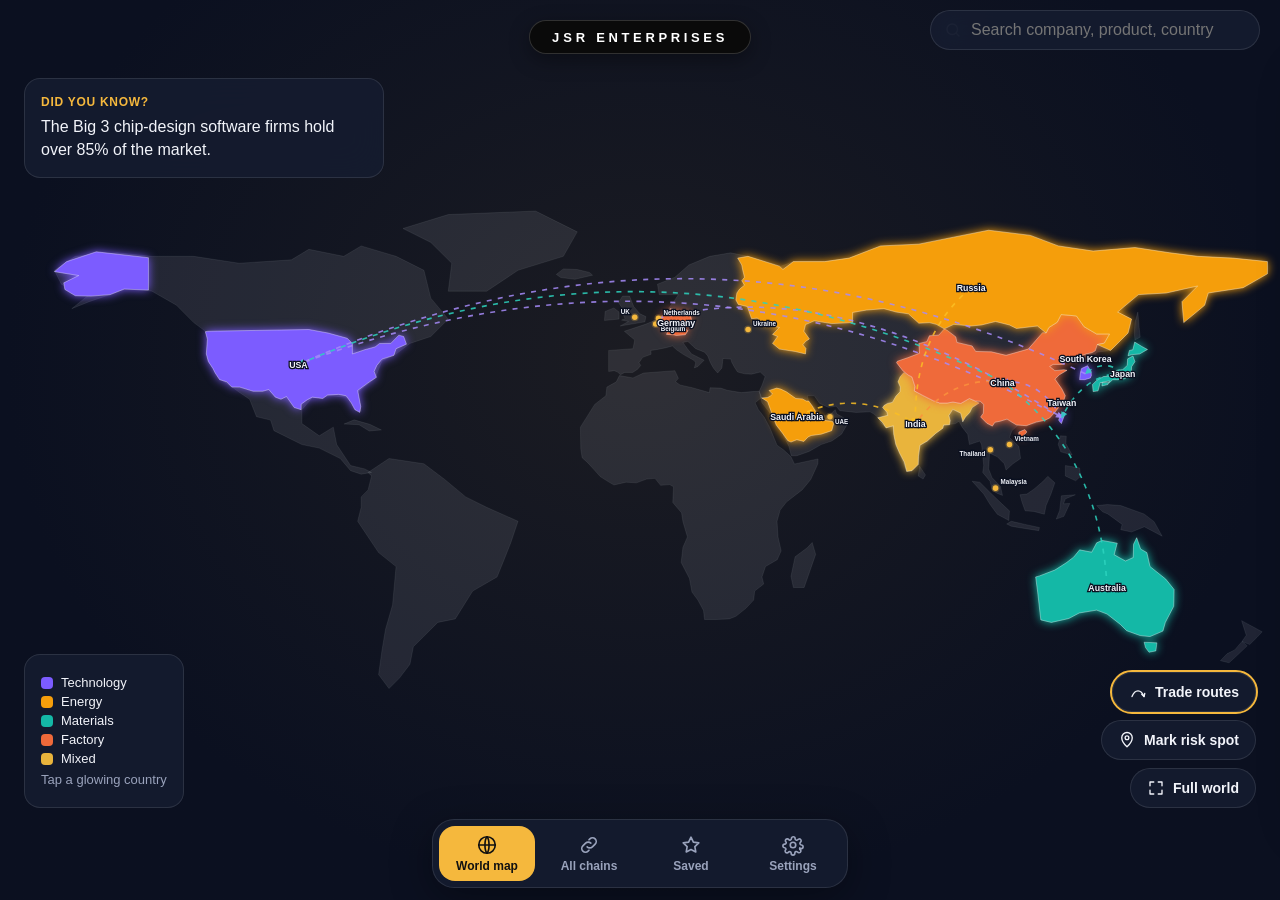
==== index.html @ 3fd394b1 "Add Supply Chain app Co-Authored-By: Claude Opus 5.5 <noreply@anthropic.com> Claude-Session: https:/" ====
<!DOCTYPE html>
<html lang="en">
<head>
<meta charset="utf-8">
<meta name="viewport" content="width=device-width,initial-scale=1,viewport-fit=cover,user-scalable=no">
<meta name="apple-mobile-web-app-capable" content="yes">
<meta name="mobile-web-app-capable" content="yes">
<meta name="apple-mobile-web-app-status-bar-style" content="black-translucent">
<meta name="apple-mobile-web-app-title" content="Supply Chain">
<meta name="theme-color" content="#0B1020">
<link rel="apple-touch-icon" href="icon-180.png">
<link rel="icon" href="icon-180.png">
<link rel="manifest" href="manifest.json">
<title>Supply Chain</title>
<style>:root{
  --bg:#0B1020; --panel:rgba(22,28,48,.86); --panel-solid:#161C30; --panel2:#1E2640; --line:rgba(255,255,255,.10);
  --text:#F2F4FA; --muted:#9AA3BC; --accent:#F5B83D; --accent-ink:#1A1206;
  --win:#22C55E; --lose:#EF4444; --warn:#F59E0B; --weak:#FF3B5C;
  --radius:16px; --shadow:0 10px 40px rgba(0,0,0,.35);
  --font:-apple-system,BlinkMacSystemFont,"SF Pro Text","SF Pro Display","Helvetica Neue",Arial,sans-serif;
}
html.light{ --panel:rgba(255,255,255,.88); --panel-solid:#FFFFFF; --panel2:#EEF1F7; --line:rgba(15,23,42,.10); --text:#0F172A; --muted:#5B6478; --shadow:0 10px 30px rgba(15,23,42,.12); }
*{box-sizing:border-box;-webkit-tap-highlight-color:transparent}
html,body{margin:0;height:100%;background:var(--bg);color:var(--text);font-family:var(--font);font-size:16px;overflow:hidden;-webkit-font-smoothing:antialiased}
button{font-family:inherit;font-size:inherit;color:inherit;background:none;border:0;cursor:pointer}
input,textarea,select{font-family:inherit;font-size:16px;color:var(--text)}
.hide{display:none!important}

/* ---------- Top bar ---------- */
#top{position:fixed;top:0;left:0;right:0;height:64px;padding:calc(env(safe-area-inset-top) + 10px) 20px 0;display:flex;align-items:center;justify-content:center;z-index:40;pointer-events:none}
#logo{pointer-events:auto;display:flex;align-items:center;justify-content:center;height:34px;padding:0 22px;border-radius:999px;background:#0A0A0A;border:1px solid rgba(255,255,255,.16);color:#fff;font-weight:600;letter-spacing:.28em;font-size:13px;box-shadow:0 6px 20px rgba(0,0,0,.35);white-space:nowrap}
#logo b{font-weight:800;letter-spacing:.3em;margin-right:.55em}
#searchWrap{pointer-events:auto;position:absolute;right:20px;top:calc(env(safe-area-inset-top) + 10px);width:330px}
#search{width:100%;height:40px;border-radius:999px;border:1px solid var(--line);background:var(--panel);backdrop-filter:blur(18px);-webkit-backdrop-filter:blur(18px);padding:0 16px 0 40px;outline:none}
#searchWrap svg{position:absolute;left:14px;top:11px;width:18px;height:18px;opacity:.6}
#results{position:absolute;top:46px;left:0;right:0;max-height:60vh;overflow:auto;background:var(--panel-solid);border:1px solid var(--line);border-radius:14px;box-shadow:var(--shadow);padding:6px}
#results .r{display:flex;align-items:center;gap:10px;padding:10px 12px;border-radius:10px;cursor:pointer}
#results .r:hover,#results .r.on{background:var(--panel2)}
#results .r small{color:var(--muted);margin-left:auto;font-size:12px}
#leftTop{pointer-events:auto;position:absolute;left:20px;top:calc(env(safe-area-inset-top) + 10px);display:flex;gap:8px}

/* ---------- Screens ---------- */
.screen{position:fixed;inset:0;padding-top:calc(env(safe-area-inset-top) + 64px);padding-bottom:calc(env(safe-area-inset-bottom) + 76px);overflow:hidden}
.scroll{height:100%;overflow:auto;-webkit-overflow-scrolling:touch;padding:12px 28px 40px}
h1{font-size:28px;font-weight:700;margin:6px 0 4px;letter-spacing:-.01em}
h2{font-size:20px;font-weight:650;margin:22px 0 10px}
h3{font-size:16px;font-weight:650;margin:16px 0 8px}
.muted{color:var(--muted)}
.small{font-size:13px}

/* ---------- Tab bar ---------- */
#tabs{position:fixed;left:50%;transform:translateX(-50%);bottom:calc(env(safe-area-inset-bottom) + 12px);display:flex;gap:6px;padding:6px;border-radius:22px;background:var(--panel);backdrop-filter:blur(22px);-webkit-backdrop-filter:blur(22px);border:1px solid var(--line);box-shadow:var(--shadow);z-index:45}
#tabs button{display:flex;flex-direction:column;align-items:center;gap:3px;min-width:96px;padding:8px 14px;border-radius:16px;color:var(--muted);font-size:12px;font-weight:600;transition:.2s}
#tabs button svg{width:22px;height:22px}
#tabs button.on{background:var(--accent);color:var(--accent-ink)}

/* ---------- Generic UI ---------- */
.btn{display:inline-flex;align-items:center;gap:8px;height:40px;padding:0 16px;border-radius:999px;background:var(--panel2);border:1px solid var(--line);font-weight:600;font-size:14px;white-space:nowrap;transition:transform .12s}
.btn:active{transform:scale(.96)}
.btn svg{width:18px;height:18px}
.btn.acc{background:var(--accent);color:var(--accent-ink);border-color:transparent}
.btn.red{background:var(--lose);color:#fff;border-color:transparent}
.btn.on{outline:2px solid var(--accent)}
.btn.ghost{background:var(--panel);backdrop-filter:blur(16px);-webkit-backdrop-filter:blur(16px)}
.iconbtn{width:40px;height:40px;border-radius:50%;display:inline-flex;align-items:center;justify-content:center;background:var(--panel2);border:1px solid var(--line)}
.iconbtn svg{width:20px;height:20px}
.card{background:var(--panel);border:1px solid var(--line);border-radius:var(--radius);padding:16px;backdrop-filter:blur(18px);-webkit-backdrop-filter:blur(18px)}
.pill{display:inline-flex;align-items:center;gap:6px;padding:4px 10px;border-radius:999px;font-size:12px;font-weight:650;background:var(--panel2);border:1px solid var(--line)}
.pill.g{background:rgba(34,197,94,.16);color:#22C55E;border-color:transparent}
.pill.r{background:rgba(239,68,68,.16);color:#F87171;border-color:transparent}
.pill.a{background:rgba(245,184,61,.18);color:var(--accent);border-color:transparent}
.seg{display:inline-flex;background:var(--panel2);border:1px solid var(--line);border-radius:999px;padding:4px;gap:4px}
.seg button{padding:8px 14px;border-radius:999px;font-weight:600;font-size:14px;color:var(--muted)}
.seg button.on{background:var(--accent);color:var(--accent-ink)}
.row{display:flex;align-items:center;gap:10px;flex-wrap:wrap}
.grid{display:grid;gap:14px}
.sep{height:1px;background:var(--line);margin:14px 0}

/* ---------- World ---------- */
#world{background:radial-gradient(ellipse at 50% 40%, color-mix(in srgb, var(--accent) 7%, var(--bg)) 0%, var(--bg) 70%)}
#worldSvg{position:absolute;inset:0;width:100%;height:100%;touch-action:none}
.land{fill:color-mix(in srgb, var(--text) 9%, transparent);stroke:color-mix(in srgb, var(--text) 14%, transparent);stroke-width:.4}
.ctry{stroke:rgba(255,255,255,.55);stroke-width:.5;cursor:pointer;transition:opacity .4s, filter .4s}
.ctry.tech{fill:#7C5CFF}.ctry.energy{fill:#F59E0B}.ctry.materials{fill:#14B8A6}.ctry.factory{fill:#EF6A3A}.ctry.mix{fill:#E9B43C}
.ctry{filter:drop-shadow(0 0 4px currentColor)}
.ctry.tech{color:#7C5CFF}.ctry.energy{color:#F59E0B}.ctry.materials{color:#14B8A6}.ctry.factory{color:#EF6A3A}.ctry.mix{color:#E9B43C}
@media (prefers-reduced-motion:no-preference){ .ctry{animation:glow 3.2s ease-in-out infinite} }
@keyframes glow{0%,100%{filter:drop-shadow(0 0 2px currentColor)}50%{filter:drop-shadow(0 0 7px currentColor)}}
.ctry.dim{opacity:.18;animation:none}
.ctry.sel{stroke:#fff;stroke-width:1.2}
.route{fill:none;stroke-width:1.3;stroke-dasharray:4 5;opacity:.85}
@media (prefers-reduced-motion:no-preference){ .route{animation:flow 1.4s linear infinite} }
@keyframes flow{to{stroke-dashoffset:-18}}
.spot{cursor:pointer}
.spot circle.c{fill:var(--accent)}
.spot circle.h{fill:var(--accent);opacity:.25}
.risk circle.c{fill:var(--weak)}
.risk circle.h{fill:var(--weak);opacity:.3}
@media (prefers-reduced-motion:no-preference){ .spot circle.h,.risk circle.h{animation:pulse 2s ease-out infinite;transform-box:fill-box;transform-origin:center} }
@keyframes pulse{0%{transform:scale(.6);opacity:.6}100%{transform:scale(2.4);opacity:0}}
.clabel{font-size:7px;font-weight:700;fill:var(--text);pointer-events:none;paint-order:stroke;stroke:var(--bg);stroke-width:2px}
.depArrow{fill:none;stroke:var(--accent);stroke-width:1.2;stroke-dasharray:300;stroke-dashoffset:300;animation:draw 1.2s ease forwards}
@keyframes draw{to{stroke-dashoffset:0}}
#fact{position:absolute;left:24px;top:calc(env(safe-area-inset-top) + 78px);max-width:360px}
#fact .k{font-size:12px;font-weight:700;color:var(--accent);letter-spacing:.06em;text-transform:uppercase}
#fact p{margin:6px 0 0;line-height:1.45}
#legend{position:absolute;left:24px;bottom:calc(env(safe-area-inset-bottom) + 92px);font-size:13px}
#legend .i{display:flex;align-items:center;gap:8px;margin:4px 0}
#legend .d{width:12px;height:12px;border-radius:4px}
#worldTools{position:absolute;right:24px;bottom:calc(env(safe-area-inset-bottom) + 92px);display:flex;flex-direction:column;gap:8px;align-items:flex-end}
#riskHint{position:absolute;left:50%;transform:translateX(-50%);top:calc(env(safe-area-inset-top) + 80px);background:var(--weak);color:#fff;padding:8px 16px;border-radius:999px;font-weight:650;font-size:14px}

/* Side panel */
.side{position:fixed;top:calc(env(safe-area-inset-top) + 64px);right:0;bottom:calc(env(safe-area-inset-bottom) + 80px);width:420px;max-width:92vw;background:var(--panel-solid);border-left:1px solid var(--line);border-radius:22px 0 0 22px;box-shadow:var(--shadow);z-index:30;transform:translateX(105%);transition:transform .45s cubic-bezier(.2,.8,.2,1);display:flex;flex-direction:column}
.side.open{transform:none}
.side .hd{padding:18px 18px 10px;display:flex;align-items:flex-start;gap:12px;border-bottom:1px solid var(--line)}
.side .hd .t{flex:1}
.side .hd h2{margin:0;font-size:22px}
.side .bd{overflow:auto;padding:6px 18px 24px;-webkit-overflow-scrolling:touch}
.side ul{margin:6px 0;padding-left:18px;line-height:1.55}
.kv{display:grid;grid-template-columns:120px 1fr;gap:6px 12px;font-size:14px;margin:8px 0}
.kv .k{color:var(--muted)}
.cobtn{display:inline-flex;align-items:center;gap:6px;margin:4px 6px 0 0;padding:6px 10px;border-radius:10px;background:var(--panel2);border:1px solid var(--line);font-size:13px;font-weight:600}

/* ---------- Chains list ---------- */
.chainGrid{display:grid;grid-template-columns:repeat(auto-fill,minmax(250px,1fr));gap:14px}
.chainCard{position:relative;padding:18px;border-radius:20px;border:1px solid var(--line);background:var(--panel);min-height:130px;display:flex;flex-direction:column;gap:8px;cursor:pointer;overflow:hidden;transition:transform .15s}
.chainCard:active{transform:scale(.98)}
.chainCard .ic{width:44px;height:44px;border-radius:14px;display:flex;align-items:center;justify-content:center;background:color-mix(in srgb,var(--accent) 20%,transparent);color:var(--accent)}
.chainCard .ic svg{width:26px;height:26px}
.chainCard .nm{font-weight:700;font-size:17px}
.chainCard.lock{opacity:.55;cursor:default}
.chainCard .star{position:absolute;right:14px;top:14px}

/* ---------- Chain view ---------- */
#chainView{background:var(--bg)}
#chainBar{position:absolute;left:0;right:0;top:calc(env(safe-area-inset-top) + 64px);padding:8px 20px;display:flex;align-items:center;gap:8px;z-index:12;flex-wrap:wrap}
#chainBar .title{font-weight:750;font-size:20px;margin-right:6px}
#canvasWrap{position:absolute;left:0;right:0;top:calc(env(safe-area-inset-top) + 120px);bottom:0;overflow:hidden;touch-action:none}
#chainSvg{width:100%;height:100%;display:block}
.lvlLabel{font-size:15px;font-weight:750;fill:var(--muted);letter-spacing:.02em}
.lvlBand{fill:color-mix(in srgb,var(--text) 3%,transparent)}
.link{fill:none;stroke:color-mix(in srgb,var(--text) 16%,transparent);stroke-width:1.2}
.link.hl{stroke:var(--accent);stroke-width:2.4;opacity:1}
.link.hit{stroke:var(--lose);stroke-width:2.2}
.dim .link:not(.hl){opacity:.12}
.node{cursor:pointer}
.node .box{fill:var(--panel-solid);stroke:var(--line);stroke-width:1}
.node .stripe{rx:3}
.node .nm{font-size:14px;font-weight:700;fill:var(--text)}
.node .sub{font-size:11.5px;fill:var(--muted);font-weight:600}
.node .bar0{fill:color-mix(in srgb,var(--text) 10%,transparent)}
.node .bar1{fill:var(--accent)}
.node .badge{font-size:10px;font-weight:800;letter-spacing:.04em}
.node.weakN .box{stroke:var(--weak);stroke-width:2.2}
.node.weakN .wring{fill:none;stroke:var(--weak);stroke-width:2;opacity:.6}
@media (prefers-reduced-motion:no-preference){ .node.weakN .wring{animation:wpulse 2.2s ease-in-out infinite} }
@keyframes wpulse{0%,100%{opacity:.15}50%{opacity:.85}}
.dim .node:not(.hl){opacity:.22}
.node.sel .box{stroke:var(--accent);stroke-width:2.6}
.node .fall{transform-box:fill-box;transform-origin:50% 100%;transition:transform .55s cubic-bezier(.5,-0.3,.7,1.4), opacity .4s}
.node.down .fall{transform:rotate(-78deg) translateY(10px)}
.node.down .box{fill:color-mix(in srgb,var(--lose) 28%,var(--panel-solid));stroke:var(--lose)}
.node.shake .fall{animation:shake .5s ease 2}
.node.shake .box{fill:color-mix(in srgb,var(--warn) 22%,var(--panel-solid));stroke:var(--warn)}
.node.gain .box{fill:color-mix(in srgb,var(--win) 22%,var(--panel-solid));stroke:var(--win);stroke-width:2.4}
.node.src .box{fill:var(--lose);stroke:#fff}
.node.src .nm{fill:#fff}
@keyframes shake{0%,100%{transform:rotate(0)}25%{transform:rotate(-6deg)}75%{transform:rotate(6deg)}}
.hubTxt{font-size:22px;font-weight:800;fill:var(--text)}
#mini{position:absolute;right:18px;bottom:calc(env(safe-area-inset-bottom) + 92px);width:220px;height:150px;border-radius:14px;background:var(--panel);border:1px solid var(--line);backdrop-filter:blur(14px);-webkit-backdrop-filter:blur(14px);overflow:hidden;z-index:11}
#mini svg{width:100%;height:100%}
#mini .vp{fill:color-mix(in srgb,var(--accent) 18%,transparent);stroke:var(--accent);stroke-width:2}
#roleLegend{position:absolute;left:18px;bottom:calc(env(safe-area-inset-bottom) + 92px);z-index:11;padding:10px 12px;font-size:12px;display:grid;grid-template-columns:auto auto;gap:4px 14px}
#roleLegend .i{display:flex;align-items:center;gap:6px}
#roleLegend .d{width:10px;height:10px;border-radius:3px}
#zoomBtns{position:absolute;right:250px;bottom:calc(env(safe-area-inset-bottom) + 92px);display:flex;flex-direction:column;gap:8px;z-index:11}
#wiBanner{position:absolute;left:50%;transform:translateX(-50%);top:calc(env(safe-area-inset-top) + 126px);z-index:13;background:var(--lose);color:#fff;padding:8px 16px;border-radius:999px;font-weight:650;font-size:14px;display:flex;gap:10px;align-items:center}

/* ---------- Sheets / modals ---------- */
#veil{position:fixed;inset:0;background:rgba(0,0,0,.45);z-index:60;opacity:0;pointer-events:none;transition:opacity .25s}
#veil.on{opacity:1;pointer-events:auto}
.modal{position:fixed;left:50%;top:50%;transform:translate(-50%,-46%) scale(.98);opacity:0;pointer-events:none;z-index:61;width:min(720px,92vw);max-height:84vh;display:flex;flex-direction:column;background:var(--panel-solid);border:1px solid var(--line);border-radius:24px;box-shadow:var(--shadow);transition:.28s cubic-bezier(.2,.8,.2,1)}
.modal.on{opacity:1;pointer-events:auto;transform:translate(-50%,-50%)}
.modal .hd{padding:18px 20px;display:flex;align-items:center;gap:12px;border-bottom:1px solid var(--line)}
.modal .hd h2{margin:0;flex:1;font-size:21px}
.modal .bd{padding:16px 20px 22px;overflow:auto}
.modal.wide{width:min(1100px,94vw)}
pre.kp{white-space:pre-wrap;background:var(--panel2);border-radius:14px;padding:16px;font-family:var(--font);font-size:15px;line-height:1.6;margin:0}
.tl{position:relative;margin-left:12px;border-left:2px solid var(--line);padding-left:22px}
.tl .ev{position:relative;margin:0 0 22px}
.tl .ev:before{content:"";position:absolute;left:-30px;top:4px;width:14px;height:14px;border-radius:50%;background:var(--accent);box-shadow:0 0 0 4px color-mix(in srgb,var(--accent) 25%,transparent)}
.tl .dt{font-size:12px;font-weight:800;color:var(--accent);letter-spacing:.06em;text-transform:uppercase}
.tl .tt{font-weight:700;font-size:17px;margin:2px 0 4px}
.tl p{margin:0 0 6px;line-height:1.5;color:var(--muted)}
.mv{display:inline-flex;gap:6px;align-items:center;margin:4px 6px 0 0;padding:4px 10px;border-radius:999px;font-size:13px;font-weight:700}
.mv.dn{background:rgba(239,68,68,.15);color:#F87171}
.mv.up{background:rgba(34,197,94,.15);color:#22C55E}
.sumGrid{display:grid;grid-template-columns:repeat(3,1fr);gap:14px}
.sumGrid .col{background:var(--panel2);border-radius:16px;padding:14px}
.sumGrid .col h3{margin:0 0 8px}
.sumGrid .it{padding:8px 0;border-bottom:1px solid var(--line);font-size:14px}
.sumGrid .it:last-child{border:0}
.sumGrid .it b{display:block}
.sumGrid .it span{color:var(--muted);font-size:13px}
.sev{display:flex;gap:10px;margin:10px 0}
.sev button{flex:1;padding:16px;border-radius:16px;background:var(--panel2);border:2px solid var(--line);font-weight:700;text-align:left}
.sev button small{display:block;font-weight:500;color:var(--muted);margin-top:4px}
.sev button.on{border-color:var(--lose)}
.cmp{display:grid;grid-template-columns:160px 1fr 1fr;gap:0;border:1px solid var(--line);border-radius:16px;overflow:hidden}
.cmp>div{padding:10px 12px;border-bottom:1px solid var(--line);font-size:14px}
.cmp .h{font-weight:750;background:var(--panel2)}
.cmp .k{color:var(--muted);background:var(--panel2)}
select,.inp,textarea{background:var(--panel2);border:1px solid var(--line);border-radius:12px;padding:10px 12px;outline:none}
textarea{width:100%;min-height:80px;resize:vertical}
.note{background:var(--panel2);border-radius:12px;padding:10px 12px;margin:8px 0}
.note .meta{font-size:12px;color:var(--muted);margin-bottom:4px;display:flex;gap:8px;align-items:center}
.note .meta button{margin-left:auto;color:var(--muted);font-size:12px}
.srcLink{color:var(--accent);font-weight:650;text-decoration:none;font-size:13px}
.ap{font-size:11px;font-weight:800;color:var(--warn);background:rgba(245,158,11,.14);padding:2px 6px;border-radius:6px;margin-left:6px}
.tapnum{border-bottom:1px dashed var(--muted);cursor:pointer}
#toast{position:fixed;left:50%;bottom:calc(env(safe-area-inset-bottom) + 96px);transform:translateX(-50%) translateY(20px);opacity:0;background:var(--text);color:var(--bg);padding:10px 18px;border-radius:999px;font-weight:650;z-index:80;transition:.25s;pointer-events:none}
#toast.on{opacity:1;transform:translateX(-50%)}
#banner{position:fixed;left:50%;transform:translateX(-50%);top:calc(env(safe-area-inset-top) + 70px);z-index:50;max-width:720px;width:92vw}
.swatches{display:grid;grid-template-columns:repeat(auto-fill,minmax(150px,1fr));gap:12px}
.sw{border-radius:16px;padding:12px;border:2px solid var(--line);cursor:pointer;text-align:left}
.sw.on{border-color:var(--accent)}
.sw .pv{height:54px;border-radius:10px;margin-bottom:8px;display:flex;align-items:flex-end;padding:6px}
.sw .pv i{width:28px;height:10px;border-radius:999px;display:block}
.setRow{display:flex;align-items:center;justify-content:space-between;gap:12px;padding:14px 0;border-bottom:1px solid var(--line)}
.setRow:last-child{border:0}
.toggle{width:52px;height:32px;border-radius:999px;background:var(--panel2);border:1px solid var(--line);position:relative;transition:.2s}
.toggle:after{content:"";position:absolute;top:3px;left:3px;width:24px;height:24px;border-radius:50%;background:#fff;transition:.2s;box-shadow:0 2px 6px rgba(0,0,0,.3)}
.toggle.on{background:var(--win)}
.toggle.on:after{left:23px}
.folderBar{display:flex;gap:8px;flex-wrap:wrap;margin:8px 0 14px}
.savedItem{display:flex;align-items:center;gap:12px;padding:12px 14px;border-radius:14px;background:var(--panel);border:1px solid var(--line);margin-bottom:8px;cursor:pointer}
.savedItem .grow{flex:1}
.empty{padding:40px;text-align:center;color:var(--muted)}
</style>
</head>
<body>
<div id="top">
  <div id="leftTop"></div>
  <div id="logo"><b>JSR</b>ENTERPRISES</div>
  <div id="searchWrap"><input id="search" type="search" autocomplete="off" placeholder="Search company, product, country"><div id="results" class="hide"></div></div>
</div>

<section id="world" class="screen">
  <svg id="worldSvg" preserveAspectRatio="xMidYMid meet"></svg>
  <div id="fact" class="card"></div>
  <div id="legend" class="card"></div>
  <div id="worldTools"></div>
  <div id="riskHint" class="hide">Tap the map to mark a risk spot</div>
</section>

<section id="chains" class="screen hide"><div class="scroll" id="chainsList"></div></section>

<section id="chainView" class="screen hide">
  <div id="chainBar"></div>
  <div id="canvasWrap"><svg id="chainSvg"><g id="scene"></g></svg></div>
  <div id="mini"></div>
  <div id="roleLegend" class="card"></div>
  <div id="zoomBtns"></div>
  <div id="wiBanner" class="hide"></div>
</section>

<section id="saved" class="screen hide"><div class="scroll" id="savedBody"></div></section>
<section id="settings" class="screen hide"><div class="scroll" id="settingsBody"></div></section>

<aside id="side" class="side"><div class="hd"></div><div class="bd"></div></aside>
<nav id="tabs"></nav>
<div id="veil"></div>
<div id="modal" class="modal"><div class="hd"><h2></h2><button class="iconbtn" id="mClose"></button></div><div class="bd"></div></div>
<div id="banner" class="hide"></div>
<div id="toast"></div>

<script>/* Supply Chain app data. Data version date is shown in Settings. */
window.SC_DATA_VERSION = "27 Nov 2026";

window.SC_ROLES = {
  raw:   { name: "Raw material",   color: "#B07A3B" },
  mat:   { name: "Processed material", color: "#C9A227" },
  tool:  { name: "Machines & design tools", color: "#3F8FD6" },
  fab:   { name: "Chip factory (fab)", color: "#8B5CF6" },
  pack:  { name: "Packaging & testing", color: "#14B8A6" },
  brand: { name: "Chip brand (designer)", color: "#EC4899" },
  maker: { name: "Electronics maker", color: "#F97316" },
  buyer: { name: "End buyer", color: "#64748B" }
};

/* All chains. Only "chips" is built in v1. Others show as "coming next". */
window.SC_CHAIN_LIST = [
  { id: "chips", name: "Chips / Semiconductors", group: "Technology", icon: "chip", ready: true },
  { id: "oil", name: "Oil & Gas", group: "Energy", icon: "drop", ready: false },
  { id: "power", name: "Power", group: "Energy", icon: "bolt", ready: false },
  { id: "wires", name: "Wires & Cables", group: "Energy", icon: "cable", ready: false },
  { id: "steel", name: "Steel & Metals", group: "Metals", icon: "factory", ready: false },
  { id: "rare", name: "Rare Earths", group: "Metals", icon: "gem", ready: false },
  { id: "pharma", name: "Pharma", group: "Health", icon: "pill", ready: false },
  { id: "cars", name: "Cars", group: "Auto", icon: "car", ready: false },
  { id: "ev", name: "EV Batteries", group: "Auto", icon: "battery", ready: false },
  { id: "fert", name: "Fertilizer", group: "Farm & Food", icon: "leaf", ready: false },
  { id: "food", name: "Food & FMCG", group: "Farm & Food", icon: "cart", ready: false },
  { id: "textile", name: "Textiles", group: "Materials", icon: "thread", ready: false },
  { id: "cement", name: "Cement", group: "Materials", icon: "cube", ready: false },
  { id: "chem", name: "Chemicals", group: "Materials", icon: "flask", ready: false }
];

/* Source shortcuts */
var S = {
  tf26: { src: "TrendForce, 9 Sep 2026", url: "https://www.trendforce.com/presscenter/news/20260909-13225.html", date: "Q2 2026" },
  tf25: { src: "TrendForce via Focus Taiwan, 13 Mar 2026", url: "https://focustaiwan.tw/business/202603130009", date: "2025" },
  cp26: { src: "Counterpoint Research", url: "https://counterpointresearch.com/insights/global-dram-and-hbm-market-share", date: "Q2 2026" },
  euv: { src: "Motley Fool, 30 Jul 2026", url: "https://www.fool.com/investing/2026/07/30/asmls-euv-machines-are-becoming-more-valuable-than/", date: "2026" },
  osat: { src: "TrendForce via Mark LaPedus", url: "https://marklapedus.substack.com/p/ase-amkor-top-osat-rankings-but-china", date: "2024" },
  eda: { src: "SemiAnalysis, 21 May 2026", url: "https://newsletter.semianalysis.com/p/eda-market-primer", date: "CY2025" },
  wafer: { src: "Statista (wafer supplier share)", url: "https://statista.com/statistics/895360/global-wafer-producers-market-share", date: "2020" },
  resist: { src: "Reuters explainer (Japan govt report)", url: "https://news.yahoo.com/explainer-high-tech-trade-dispute-122707543.html", date: "2019" },
  neon: { src: "Reuters via The Register, 11 Mar 2022", url: "https://www.theregister.com/2022/03/11/ukraine_neon_supplies/", date: "2022" },
  gallium: { src: "USGS via S&P Global", url: "https://www.spglobal.com/market-intelligence/en/news-insights/articles/2025/4/uschina-trade-tensions-trigger-panicbuying-stockpiling-of-critical-minerals-88570818", date: "2024" },
  renesas: { src: "Reuters via Insurance Journal, 22 Mar 2021", url: "https://www.insurancejournal.com/news/international/2021/03/22/606439.htm", date: "2021" },
  nvda: { src: "Motley Fool via Yahoo Finance", url: "https://finance.yahoo.com/news/heres-why-nvidia-outperforms-2028-124500060.html", date: "2025-26" },
  asmlrev: { src: "Nasdaq / Motley Fool", url: "https://www.nasdaq.com/articles/asml-has-monopoly-most-important-machine-tech-heres-why-stock-buy", date: "2025" },
  hf: { src: "Wccftech (Stella Chemifa)", url: "https://wccftech.com/japan-stalls-vital-chemical-exports-to-south-korean-chipmakers/amp/", date: "2019" },
  know: { src: "Claude's knowledge — not re-checked. Update with Claude.", url: "", date: "" }
};
function SH(v, t, s, ap) { return { v: v, t: t, src: s.src, url: s.url, date: s.date, ap: !!ap }; }
function RV(t, y, s, ap) { return { t: t, y: y, src: (s || S.know).src, url: (s || S.know).url, ap: ap !== false }; }

window.SC_CHAINS = {
  chips: {
    id: "chips",
    name: "Chips / Semiconductors",
    summary: "Sand becomes silicon, silicon becomes wafers, machines print circuits on them, factories make chips, chips go into phones, servers and cars. A few companies in a few countries control the hardest steps.",
    hub: "tsmc",
    weak: ["asml", "tsmc", "skhynix", "chalco", "nexperia", "tok"],
    levels: [
      { id: "raw", name: "Raw materials", icon: "rock" },
      { id: "mat", name: "Wafers, chemicals & gases", icon: "flask" },
      { id: "tool", name: "Machines & design tools", icon: "gear" },
      { id: "fab", name: "Chip factories (fabs)", icon: "factory" },
      { id: "pack", name: "Packaging & testing", icon: "box" },
      { id: "brand", name: "Chip brands", icon: "chip" },
      { id: "maker", name: "Electronics makers", icon: "phone" },
      { id: "buyer", name: "End buyers", icon: "cart" }
    ],
    nodes: [
      /* ---------- Level 1: Raw materials ---------- */
      { id: "sibelco", lv: "raw", n: "Sibelco (Spruce Pine quartz)", c: "BE", l: false, r: "raw",
        d: "Mines ultra-pure quartz in Spruce Pine, USA. This quartz makes the crucibles used to grow silicon crystals.",
        w: "Very few places on Earth have quartz this pure. A flood or shutdown at Spruce Pine can slow silicon making worldwide.",
        mc: "Unlisted", cu: "Crucible makers, polysilicon & wafer makers", su: "Own mines", needs: [], alt: [] },
      { id: "wacker", lv: "raw", n: "Wacker Chemie", c: "DE", l: true, x: "XETRA: WCH", r: "raw",
        d: "Makes hyper-pure polysilicon — the base material for silicon wafers.",
        w: "If polysilicon stops, wafer makers have nothing to melt into crystals.",
        rev: RV("~€5.7B", "2024"), mc: "Mid", cu: "Shin-Etsu, SUMCO, Siltronic", su: "Quartz, power", needs: ["sibelco"], alt: ["tokuyama"] },
      { id: "tokuyama", lv: "raw", n: "Tokuyama", c: "JP", l: true, x: "TSE: 4043", r: "raw",
        d: "Japanese maker of semiconductor-grade polysilicon and chemicals.",
        w: "Supplies Japanese wafer makers; a stop squeezes polysilicon supply.",
        mc: "Small", cu: "Japanese wafer makers", su: "Quartz, power", needs: ["sibelco"], alt: ["wacker"] },
      { id: "chalco", lv: "raw", n: "Chalco (China gallium)", c: "CN", l: true, x: "SSE: 601600", r: "raw",
        d: "Aluminium Corp of China — gallium comes out as a by-product of aluminium refining. China makes almost all of the world's gallium.",
        w: "Gallium is needed for power and radio chips. China already used export controls on it in 2023–2024.",
        s: SH(98, "China ≈98–99% of low-purity gallium", S.gallium), mc: "Large", cu: "Chip & LED makers worldwide", su: "Bauxite / alumina", needs: [], alt: [] },
      { id: "ingas", lv: "raw", n: "Ingas", c: "UA", l: false, r: "raw",
        d: "Ukrainian company in Mariupol that purified neon gas for chip lasers.",
        w: "Neon is used in the lasers that print chips. Ingas shut down after the 2022 war began.",
        s: SH(25, "With Cryoin: 45–54% of chip-grade neon (2022)", S.neon, true), mc: "Unlisted", cu: "Gas companies, chip fabs", su: "Crude neon from steel plants", needs: [], alt: ["linde"] },
      { id: "cryoin", lv: "raw", n: "Cryoin", c: "UA", l: false, r: "raw",
        d: "Ukrainian neon purifier in Odessa.",
        w: "Together with Ingas it supplied about half of chip-grade neon in 2022.",
        s: SH(25, "With Ingas: 45–54% of chip-grade neon (2022)", S.neon, true), mc: "Unlisted", cu: "Gas companies, chip fabs", su: "Crude neon from steel plants", needs: [], alt: ["linde"] },

      /* ---------- Level 2: Wafers, chemicals & gases ---------- */
      { id: "shinetsu", lv: "mat", n: "Shin-Etsu Chemical", c: "JP", l: true, x: "TSE: 4063", r: "mat",
        d: "World's biggest silicon wafer maker. Also makes photoresist.",
        w: "Top 2 Japanese firms make over half of all wafers. No wafer = no chip.",
        s: SH(32, "≈32% of silicon wafers", S.wafer, true), rev: RV("~¥2.5 trillion", "FY2024"), mc: "Large", cu: "TSMC, Samsung, Intel, Micron", su: "Polysilicon", needs: ["wacker", "tokuyama"], alt: ["sumco", "globalwafers"] },
      { id: "sumco", lv: "mat", n: "SUMCO", c: "JP", l: true, x: "TSE: 3436", r: "mat",
        d: "Second-biggest silicon wafer maker.",
        w: "With Shin-Etsu, Japan controls most of the wafer supply.",
        s: SH(25, "≈25% of silicon wafers", S.wafer, true), rev: RV("~¥400B", "2024"), mc: "Mid", cu: "TSMC, Samsung, SK hynix", su: "Polysilicon", needs: ["wacker", "tokuyama"], alt: ["shinetsu", "globalwafers"] },
      { id: "globalwafers", lv: "mat", n: "GlobalWafers", c: "TW", l: true, x: "TPEx: 6488", r: "mat",
        d: "Taiwanese wafer maker, number 3 in the world.",
        w: "Backup supplier if Japanese wafer makers have problems.",
        mc: "Mid", cu: "Foundries, memory makers", su: "Polysilicon", needs: ["wacker"], alt: ["shinetsu", "sumco"] },
      { id: "siltronic", lv: "mat", n: "Siltronic", c: "DE", l: true, x: "XETRA: WAF", r: "mat",
        d: "German silicon wafer maker.",
        w: "Smaller player; gains orders when others are hit.",
        rev: RV("~€1.4B", "2024"), mc: "Small", cu: "Infineon, Intel, TSMC", su: "Polysilicon (Wacker)", needs: ["wacker"], alt: ["shinetsu", "sumco"] },
      { id: "sksiltron", lv: "mat", n: "SK Siltron", c: "KR", l: false, r: "mat",
        d: "Korean wafer maker, part of SK Group.",
        w: "Mainly supplies Korean chipmakers like SK hynix and Samsung.",
        mc: "Unlisted", cu: "SK hynix, Samsung", su: "Polysilicon", needs: ["wacker"], alt: ["shinetsu", "sumco"] },
      { id: "tok", lv: "mat", n: "Tokyo Ohka Kogyo (TOK)", c: "JP", l: true, x: "TSE: 4186", r: "mat",
        d: "Top photoresist maker. Photoresist is the light-sensitive liquid used to print circuits.",
        w: "Japan makes about 90% of photoresist. In 2019 Japan limited exports to Korea and shook Samsung.",
        s: SH(90, "Japan ≈90% of photoresist (TOK, JSR, Shin-Etsu…)", S.resist, true), mc: "Mid", cu: "TSMC, Samsung, Intel", su: "Specialty chemicals", needs: [], alt: ["dupont"] },
      { id: "jsr", lv: "mat", n: "JSR Corporation", c: "JP", l: false, r: "mat",
        d: "Big photoresist maker, including advanced EUV resist (owns Inpria). Taken private by a Japan state fund in 2024.",
        w: "Advanced chips need its EUV resists. Few can replace them quickly.",
        mc: "Unlisted", cu: "TSMC, Samsung, SK hynix", su: "Specialty chemicals", needs: [], alt: ["tok", "dupont"] },
      { id: "stella", lv: "mat", n: "Stella Chemifa", c: "JP", l: true, x: "TSE: 4109", r: "mat",
        d: "Makes ultra-pure hydrogen fluoride used to etch and clean wafers.",
        w: "Was said to make about 70% of the world's high-purity hydrogen fluoride in 2019.",
        s: SH(70, "≈70% of high-purity hydrogen fluoride (2019)", S.hf, true), mc: "Small", cu: "Samsung, SK hynix, TSMC", su: "Fluorspar", needs: [], alt: [] },
      { id: "dupont", lv: "mat", n: "DuPont", c: "US", l: true, x: "NYSE: DD", r: "mat",
        d: "US chemicals company; one of the few non-Japanese photoresist makers.",
        w: "Gains when Japanese supply is blocked.",
        mc: "Large", cu: "Fabs worldwide", su: "Chemicals", needs: [], alt: ["tok"] },
      { id: "linde", lv: "mat", n: "Linde", c: "US", l: true, x: "NASDAQ: LIN", r: "mat",
        d: "World's biggest industrial gas company. Supplies ultra-pure gases (including neon) to chip fabs.",
        w: "Fabs run 24×7 on gases. Linde built its own neon purification after 2022.",
        rev: RV("~US$33B", "2024"), mc: "Mega", cu: "TSMC, Samsung, Intel", su: "Air, crude neon", needs: ["ingas", "cryoin"], alt: [] },
      { id: "lindeindia", lv: "mat", n: "Linde India", c: "IN", l: true, x: "NSE: LINDEINDIA", nse: "LINDEINDIA", r: "mat",
        d: "Indian arm of Linde. Supplies industrial and specialty gases in India.",
        w: "India's new fabs and packaging plants will need ultra-pure gases locally.",
        mc: "Mid", cu: "Steel, healthcare, electronics", su: "Linde group", needs: ["linde"], alt: [] },

      /* ---------- Level 3: Machines & design tools ---------- */
      { id: "zeiss", lv: "tool", n: "Carl Zeiss SMT", c: "DE", l: false, r: "tool",
        d: "Makes the ultra-precise mirrors inside ASML's EUV machines.",
        w: "ASML cannot build EUV machines without Zeiss optics. Single source.",
        mc: "Unlisted", cu: "ASML (only buyer)", su: "Optics glass", needs: [], alt: [] },
      { id: "asml", lv: "tool", n: "ASML", c: "NL", l: true, x: "NASDAQ: ASML", r: "tool",
        d: "Only company in the world that makes EUV lithography machines — the printers for the most advanced chips.",
        w: "100% of EUV. Every advanced chip from TSMC, Samsung and Intel needs ASML machines.",
        s: SH(100, "100% of EUV lithography machines", S.euv), rev: RV("€32.7B", "2025", S.asmlrev, false), mc: "Mega", cu: "TSMC, Samsung, Intel, SK hynix", su: "Zeiss mirrors, lasers", needs: ["zeiss"], alt: [] },
      { id: "amat", lv: "tool", n: "Applied Materials", c: "US", l: true, x: "NASDAQ: AMAT", r: "tool",
        d: "Biggest chip-equipment company — machines that deposit and etch layers on wafers.",
        w: "Used in almost every fab. US export rules limit sales to China.",
        rev: RV("~US$27B", "FY2024"), mc: "Large", cu: "TSMC, Samsung, Intel, China fabs", su: "Parts makers", needs: [], alt: ["lam", "tel"] },
      { id: "lam", lv: "tool", n: "Lam Research", c: "US", l: true, x: "NASDAQ: LRCX", r: "tool",
        d: "Leader in etching machines, very important for memory chips.",
        w: "China was its biggest market before export controls.",
        mc: "Large", cu: "Samsung, SK hynix, Micron, TSMC", su: "Parts makers", needs: [], alt: ["amat", "tel"] },
      { id: "tel", lv: "tool", n: "Tokyo Electron", c: "JP", l: true, x: "TSE: 8035", r: "tool",
        d: "Japan's biggest chip-equipment maker (coating, etching, cleaning).",
        w: "Its coaters work together with ASML scanners in nearly every fab.",
        mc: "Large", cu: "TSMC, Samsung, Intel", su: "Parts makers", needs: [], alt: ["amat", "lam"] },
      { id: "kla", lv: "tool", n: "KLA", c: "US", l: true, x: "NASDAQ: KLAC", r: "tool",
        d: "Inspection machines that find tiny defects on wafers.",
        w: "Without inspection, fabs throw away more chips.",
        mc: "Large", cu: "All major fabs", su: "Parts makers", needs: [], alt: [] },
      { id: "advantest", lv: "tool", n: "Advantest", c: "JP", l: true, x: "TSE: 6857", r: "tool",
        d: "Makes testers that check every chip before it is shipped, including AI chips.",
        w: "AI chips need long, costly testing — Advantest is a key bottleneck.",
        mc: "Large", cu: "TSMC, Nvidia, packaging firms", su: "Parts makers", needs: [], alt: [] },
      { id: "synopsys", lv: "tool", n: "Synopsys", c: "US", l: true, x: "NASDAQ: SNPS", r: "tool",
        d: "Largest EDA company — software used to design chips.",
        w: "Big 3 EDA firms hold over 85%. No design software = no new chips.",
        s: SH(44, "≈44% of EDA (Big 3 together >85%)", S.eda, true), rev: RV("~US$8B", "CY2025", S.eda, true), mc: "Large", cu: "Nvidia, Apple, AMD, Qualcomm", su: "Engineers", needs: [], alt: ["cadence"] },
      { id: "cadence", lv: "tool", n: "Cadence Design Systems", c: "US", l: true, x: "NASDAQ: CDNS", r: "tool",
        d: "Second-largest chip design software company.",
        w: "Every big chip designer pays for Cadence or Synopsys tools.",
        s: SH(29, "≈29% of EDA (Big 3 together >85%)", S.eda, true), rev: RV("~US$5.3B", "CY2025", S.eda, true), mc: "Large", cu: "Nvidia, Apple, Samsung", su: "Engineers", needs: [], alt: ["synopsys"] },
      { id: "siemens", lv: "tool", n: "Siemens EDA", c: "DE", l: true, x: "XETRA: SIE", r: "tool",
        d: "Third big EDA company (part of Siemens). Its Calibre tool checks designs before manufacturing.",
        w: "Almost every chip is checked with Calibre before going to the fab.",
        s: SH(13, "≈13% of EDA (Big 3 together >85%)", S.eda, true), mc: "Mega", cu: "Fabs, designers", su: "Engineers", needs: [], alt: ["synopsys", "cadence"] },
      { id: "arm", lv: "tool", n: "Arm Holdings", c: "GB", l: true, x: "NASDAQ: ARM", r: "tool",
        d: "Designs the CPU blueprints used in almost all smartphones. Earns royalties per chip.",
        w: "Apple, Qualcomm, MediaTek and Nvidia build on Arm designs.",
        s: SH(95, "Nearly all smartphone CPUs use Arm", S.know, true), mc: "Large", cu: "Apple, Qualcomm, MediaTek, Nvidia", su: "Engineers", needs: [], alt: [] },
      { id: "tataelxsi", lv: "tool", n: "Tata Elxsi", c: "IN", l: true, x: "NSE: TATAELXSI", nse: "TATAELXSI", r: "tool",
        d: "Indian design & engineering services company (auto, media, healthcare, chip-related design).",
        w: "Benefits when car and chip companies spend more on design; hurt when they cut budgets.",
        mc: "Mid", cu: "Car makers, tech firms", su: "Engineers", needs: [], alt: [] },
      { id: "moschip", lv: "tool", n: "MosChip Technologies", c: "IN", l: true, x: "BSE: 532407", r: "tool",
        d: "Indian chip design services company (chip design, testing support).",
        w: "Gets work when global firms move chip design jobs to India.",
        mc: "Small", cu: "Global chip companies", su: "EDA tools, engineers", needs: ["synopsys", "cadence"], alt: [] },
      { id: "hcltech", lv: "tool", n: "HCL Technologies", c: "IN", l: true, x: "NSE: HCLTECH", nse: "HCLTECH", r: "tool",
        d: "Indian IT giant with chip design services; partner in the HCL–Foxconn packaging plant in Uttar Pradesh.",
        w: "Gains from India's chip push; design work depends on global chip spending.",
        mc: "Mega", cu: "Global tech & chip firms", su: "Engineers", needs: ["synopsys", "cadence"], alt: [] },

      /* ---------- Level 4: Chip factories ---------- */
      { id: "tsmc", lv: "fab", n: "TSMC", c: "TW", l: true, x: "NYSE: TSM / TWSE: 2330", r: "fab",
        d: "World's biggest contract chipmaker. Makes chips for Apple, Nvidia, AMD, Qualcomm and more.",
        w: "Makes about 70%+ of contract chips and most of the world's most advanced chips — mostly in Taiwan.",
        s: SH(72.5, "72.5% of foundry market", S.tf26), rev: RV("US$122.5B", "2025", S.tf25, false), mc: "Mega", cu: "Apple, Nvidia, AMD, Qualcomm, Broadcom", su: "ASML, Shin-Etsu, TOK, Linde", needs: ["asml", "amat", "lam", "tel", "kla", "shinetsu", "sumco", "globalwafers", "tok", "jsr", "stella", "linde"], alt: ["samsung", "intel"] },
      { id: "samsung", lv: "fab", n: "Samsung Electronics", c: "KR", l: true, x: "KRX: 005930", r: "fab",
        d: "Biggest memory chip maker (DRAM) and number 2 contract chipmaker. Also makes phones.",
        w: "Leads DRAM. Its fabs depend on Japanese materials and ASML machines.",
        s: SH(38, "38% of DRAM; 5.9% of foundry", S.cp26), rev: RV("~KRW 300 trillion", "2024"), mc: "Mega", cu: "Apple, Nvidia, PC & phone makers", su: "ASML, TEL, Japanese chemicals", needs: ["asml", "tel", "lam", "amat", "shinetsu", "sumco", "sksiltron", "tok", "jsr", "stella", "linde"], alt: ["skhynix", "micron", "tsmc"] },
      { id: "smic", lv: "fab", n: "SMIC", c: "CN", l: true, x: "HKEX: 0981", r: "fab",
        d: "China's biggest chipmaker.",
        w: "US rules block it from buying EUV machines, so it can't make the most advanced chips easily.",
        s: SH(5.4, "5.4% of foundry market", S.tf26), mc: "Large", cu: "Chinese chip designers", su: "Older machines, local suppliers", needs: ["amat", "lam", "tel", "sumco", "shinetsu"], alt: ["umc", "tsmc"] },
      { id: "umc", lv: "fab", n: "UMC", c: "TW", l: true, x: "NYSE: UMC / TWSE: 2303", r: "fab",
        d: "Taiwanese foundry making mature (older-node) chips used in cars, TVs and appliances.",
        w: "Mature chips are cheap but everywhere — shortages stop car lines.",
        mc: "Mid", cu: "Auto & consumer chip firms", su: "Wafers, machines", needs: ["amat", "tel", "shinetsu", "globalwafers"], alt: ["gf", "smic"] },
      { id: "gf", lv: "fab", n: "GlobalFoundries", c: "US", l: true, x: "NASDAQ: GFS", r: "fab",
        d: "US-based foundry for mature and specialty chips (fabs in US, Germany, Singapore).",
        w: "Gains when buyers want chips made outside Taiwan and China.",
        mc: "Mid", cu: "AMD, Qualcomm, auto chip firms", su: "Wafers, machines", needs: ["amat", "lam", "siltronic", "linde"], alt: ["umc"] },
      { id: "intel", lv: "fab", n: "Intel", c: "US", l: true, x: "NASDAQ: INTC", r: "fab",
        d: "Designs and makes its own PC and server chips; building a contract foundry business.",
        w: "Seen as the West's backup to TSMC, but still behind on the latest chips.",
        rev: RV("~US$53B", "2024"), mc: "Large", cu: "PC makers, data centres", su: "ASML, AMAT, wafers", needs: ["asml", "amat", "lam", "kla", "shinetsu", "siltronic", "linde"], alt: ["tsmc"] },
      { id: "psmc", lv: "fab", n: "PSMC (Powerchip)", c: "TW", l: true, x: "TWSE: 6770", r: "fab",
        d: "Taiwanese foundry; technology partner for Tata's Dholera fab in Gujarat.",
        w: "India's first big fab depends on PSMC's know-how.",
        mc: "Small", cu: "Memory & display chip firms", su: "Wafers, machines", needs: ["amat", "tel", "globalwafers"], alt: [] },
      { id: "tatafab", lv: "fab", n: "Tata Electronics (Dholera fab)", c: "IN", l: false, r: "fab",
        d: "India's first front-end chip fab (~₹91,000 crore) being built in Dholera, Gujarat, with PSMC.",
        w: "Will make mature chips for cars, power and electronics. Delays push India's chip plans back.",
        mc: "Unlisted (Tata Group)", cu: "Auto, power, electronics firms", su: "PSMC tech, machines", needs: ["psmc", "amat", "tel", "lindeindia"], alt: [] },
      { id: "skhynix", lv: "fab", n: "SK hynix", c: "KR", l: true, x: "KRX: 000660", r: "fab",
        d: "Korean memory maker and leader in HBM — the special memory stacked next to AI chips.",
        w: "Supplies about half of HBM. Nvidia's AI chips need HBM.",
        s: SH(50, "50% of HBM; 25% of DRAM", S.cp26), rev: RV("~KRW 66 trillion", "2024"), mc: "Mega", cu: "Nvidia, AMD, PC & phone makers", su: "ASML, Lam, SK Siltron", needs: ["asml", "lam", "tel", "sksiltron", "shinetsu", "jsr", "stella", "linde"], alt: ["samsung", "micron"] },
      { id: "micron", lv: "fab", n: "Micron Technology", c: "US", l: true, x: "NASDAQ: MU", r: "fab",
        d: "US memory maker (DRAM, NAND, HBM). Opened India's first chip assembly plant in Sanand in Feb 2026.",
        w: "Third-biggest DRAM maker and growing in HBM.",
        s: SH(18, "18% of HBM", S.cp26), rev: RV("~US$37B", "FY2025"), mc: "Large", cu: "Nvidia, PC & phone makers", su: "ASML, Lam, wafers", needs: ["asml", "lam", "amat", "shinetsu", "sumco", "linde"], alt: ["samsung", "skhynix"] },
      { id: "cxmt", lv: "fab", n: "CXMT", c: "CN", l: false, r: "fab",
        d: "China's fast-growing DRAM maker.",
        w: "Grew to about 10% of DRAM; gains when Chinese buyers are cut off from Korean/US memory.",
        s: SH(10, "10% of DRAM", S.cp26), mc: "Unlisted", cu: "Chinese phone & PC makers", su: "Local & older machines", needs: ["amat", "lam", "tel"], alt: ["samsung"] },
      { id: "infineon", lv: "fab", n: "Infineon", c: "DE", l: true, x: "XETRA: IFX", r: "fab",
        d: "Germany's biggest chipmaker — power chips and car chips.",
        w: "Cars and EVs need its power chips; shortages hit car output.",
        rev: RV("~€15B", "FY2024"), mc: "Large", cu: "Bosch, Tesla, VW, Toyota", su: "Wafers, TSMC (some)", needs: ["siltronic", "amat", "tsmc"], alt: ["st", "nxp"] },
      { id: "nxp", lv: "fab", n: "NXP Semiconductors", c: "NL", l: true, x: "NASDAQ: NXPI", r: "fab",
        d: "Dutch car-chip leader (microcontrollers, radar, car networks).",
        w: "VW turned to NXP as a supplier after the Nexperia crisis.",
        rev: RV("~US$12.6B", "2024"), mc: "Large", cu: "VW, Bosch, Continental", su: "TSMC, own fabs", needs: ["tsmc", "amat"], alt: ["renesas", "infineon"] },
      { id: "renesas", lv: "fab", n: "Renesas Electronics", c: "JP", l: true, x: "TSE: 6723", r: "fab",
        d: "Japanese car microcontroller giant. Partner in CG Power's chip plant in Sanand.",
        w: "About 30% of car microcontrollers (2021). Its 2021 factory fire hurt Toyota, Honda, Nissan.",
        s: SH(30, "≈30% of car microcontrollers (2021)", S.renesas), mc: "Large", cu: "Toyota, Nissan, Honda, Denso", su: "Wafers, TSMC (some)", needs: ["shinetsu", "sumco", "tel", "tsmc"], alt: ["nxp", "infineon"] },
      { id: "nexperia", lv: "fab", n: "Nexperia", c: "NL", l: false, r: "fab",
        d: "Dutch-based maker of simple, cheap chips used everywhere in cars. Owned by China's Wingtech.",
        w: "About 80% of its finished capacity was in China. In Oct 2025 the Dutch govt took control and China blocked its exports.",
        mc: "Unlisted (owner Wingtech, SSE: 600745)", cu: "Bosch, Denso, VW, Honda", su: "Own wafer fabs in Europe", needs: ["siltronic"], alt: ["nxp", "infineon"] },

      /* ---------- Level 5: Packaging & testing ---------- */
      { id: "ase", lv: "pack", n: "ASE Technology", c: "TW", l: true, x: "NYSE: ASX", r: "pack",
        d: "World's largest chip packaging & testing company (OSAT).",
        w: "Almost half of the top-10 packaging revenue. Chips can't be used without packaging.",
        s: SH(44.6, "44.6% of top-10 OSAT revenue (2024)", S.osat), rev: RV("US$18.5B", "2024", S.osat, false), mc: "Large", cu: "Qualcomm, AMD, Apple, Nvidia", su: "Substrates, testers", needs: ["advantest", "tsmc", "samsung"], alt: ["amkor", "jcet"] },
      { id: "amkor", lv: "pack", n: "Amkor Technology", c: "US", l: true, x: "NASDAQ: AMKR", r: "pack",
        d: "Second-largest packaging company; building a big plant in Arizona.",
        w: "Backup to ASE; important for packaging outside Taiwan/China.",
        s: SH(15.2, "15.2% of top-10 OSAT revenue (2024)", S.osat), rev: RV("US$6.3B", "2024", S.osat, false), mc: "Mid", cu: "Apple, Qualcomm, car chip firms", su: "Substrates, testers", needs: ["advantest", "tsmc"], alt: ["ase", "jcet"] },
      { id: "jcet", lv: "pack", n: "JCET Group", c: "CN", l: true, x: "SSE: 600584", r: "pack",
        d: "China's biggest chip packaging company.",
        w: "Grew fast with Chinese government support.",
        s: SH(12, "12% of top-10 OSAT revenue (2024)", S.osat), rev: RV("US$5.0B", "2024", S.osat, false), mc: "Mid", cu: "Chinese & global chip firms", su: "Substrates", needs: ["smic", "advantest"], alt: ["ase", "amkor"] },
      { id: "micronindia", lv: "pack", n: "Micron India (Sanand ATMP)", c: "IN", l: true, x: "via NASDAQ: MU", r: "pack",
        d: "India's first chip assembly & test plant (~₹22,516 crore), opened 28 Feb 2026 in Sanand, Gujarat.",
        w: "Assembles memory chips in India; depends on Micron's fabs abroad for the chips themselves.",
        mc: "Part of Micron", cu: "Phone & PC makers", su: "Micron fabs", needs: ["micron", "advantest"], alt: [] },
      { id: "tsat", lv: "pack", n: "Tata Semiconductor Assembly & Test (Assam)", c: "IN", l: false, r: "pack",
        d: "Tata's chip packaging plant in Morigaon, Assam (~₹27,120 crore).",
        w: "Will package chips made by others; needs steady chip supply and buyers.",
        mc: "Unlisted (Tata Group)", cu: "Auto, phone, electronics firms", su: "Chips from fabs", needs: ["tatafab", "tsmc", "advantest"], alt: [] },
      { id: "cgsemi", lv: "pack", n: "CG Semi (CG Power)", c: "IN", l: true, x: "NSE: CGPOWER", nse: "CGPOWER", r: "pack",
        d: "CG Power's chip packaging plant in Sanand with Renesas (Japan) and Stars (Thailand). In production since 2025.",
        w: "Packages car and industrial chips; depends on Renesas wafers.",
        mc: "Large", cu: "Renesas, auto & industrial firms", su: "Renesas wafers", needs: ["renesas", "advantest"], alt: [] },
      { id: "kaynes", lv: "pack", n: "Kaynes Semicon (Kaynes Technology)", c: "IN", l: true, x: "NSE: KAYNES", nse: "KAYNES", r: "pack",
        d: "Kaynes' chip packaging plant in Sanand (opened 31 Mar 2026), making power modules for cars and industry. Kaynes is also an electronics maker.",
        w: "New plant — success depends on getting wafers and customers.",
        mc: "Mid", cu: "Auto & industrial firms", su: "Wafers from global fabs", needs: ["infineon", "renesas", "advantest"], alt: [] },
      { id: "hclfoxconn", lv: "pack", n: "HCL–Foxconn JV (UP)", c: "IN", l: false, r: "pack",
        d: "Joint chip packaging project of HCL and Foxconn in Uttar Pradesh.",
        w: "Upcoming — links India's IT and electronics giants to chip packaging.",
        mc: "Unlisted", cu: "Phone & display makers", su: "Chips from fabs", needs: ["tsmc", "advantest"], alt: [] },
      { id: "spel", lv: "pack", n: "SPEL Semiconductor", c: "IN", l: true, x: "BSE: 517166", r: "pack",
        d: "Small Indian chip assembly & test company in Chennai.",
        w: "Tiny company; moves a lot on India chip news (high risk).",
        mc: "Small", cu: "Indian & global chip firms", su: "Wafers", needs: ["advantest"], alt: [] },

      /* ---------- Level 6: Chip brands ---------- */
      { id: "nvidia", lv: "brand", n: "Nvidia", c: "US", l: true, x: "NASDAQ: NVDA", r: "brand",
        d: "Designs the GPUs that power AI. Doesn't make chips itself — TSMC makes them.",
        w: "Over 80% of AI chips. Needs TSMC, SK hynix HBM and packaging all at once.",
        s: SH(80, "≈80%+ of AI accelerators (estimates 75–90%)", S.nvda, true), rev: RV("US$130.5B", "FY2025 (to Jan 2025)"), mc: "Mega", cu: "Microsoft, Google, Amazon, Meta", su: "TSMC, SK hynix, ASE", needs: ["tsmc", "skhynix", "samsung", "micron", "ase", "synopsys", "cadence", "arm"], alt: ["amd"] },
      { id: "amd", lv: "brand", n: "AMD", c: "US", l: true, x: "NASDAQ: AMD", r: "brand",
        d: "Designs CPUs and AI GPUs; all made by TSMC.",
        w: "Main rival to Nvidia and Intel; fully dependent on TSMC.",
        rev: RV("~US$25.8B", "2024"), mc: "Mega", cu: "Microsoft, Dell, Lenovo, Sony", su: "TSMC, HBM makers", needs: ["tsmc", "skhynix", "samsung", "ase", "synopsys", "cadence"], alt: ["nvidia", "intel"] },
      { id: "qualcomm", lv: "brand", n: "Qualcomm", c: "US", l: true, x: "NASDAQ: QCOM", r: "brand",
        d: "Designs Snapdragon chips for Android phones and modems.",
        w: "Most of its chips are made by TSMC and Samsung.",
        rev: RV("~US$39B", "FY2024"), mc: "Large", cu: "Samsung, Xiaomi, phone makers", su: "TSMC, Samsung, ASE", needs: ["tsmc", "samsung", "ase", "amkor", "arm", "synopsys"], alt: ["mediatek"] },
      { id: "broadcom", lv: "brand", n: "Broadcom", c: "US", l: true, x: "NASDAQ: AVGO", r: "brand",
        d: "Designs network chips and custom AI chips (like Google's TPU).",
        w: "Fell 17% on 27 Jan 2025 with the DeepSeek AI scare.",
        mc: "Mega", cu: "Google, Meta, Apple", su: "TSMC", needs: ["tsmc", "ase", "cadence"], alt: [] },
      { id: "mediatek", lv: "brand", n: "MediaTek", c: "TW", l: true, x: "TWSE: 2454", r: "brand",
        d: "Taiwanese designer of phone chips, very common in Indian phones.",
        w: "Depends on TSMC; rival to Qualcomm.",
        mc: "Large", cu: "Xiaomi, Vivo, Oppo, Samsung", su: "TSMC", needs: ["tsmc", "ase", "arm", "synopsys"], alt: ["qualcomm"] },
      { id: "marvell", lv: "brand", n: "Marvell Technology", c: "US", l: true, x: "NASDAQ: MRVL", r: "brand",
        d: "Designs data-centre networking and custom AI chips. Has a large design centre in India.",
        w: "Depends on TSMC and AI spending.",
        mc: "Large", cu: "Amazon, Microsoft", su: "TSMC", needs: ["tsmc", "cadence"], alt: ["broadcom"] },

      /* ---------- Level 7: Electronics makers ---------- */
      { id: "foxconn", lv: "maker", n: "Foxconn (Hon Hai)", c: "TW", l: true, x: "TWSE: 2317", r: "maker",
        d: "World's biggest electronics assembler — iPhones and AI servers. Big factories in India too.",
        w: "If chips don't arrive, its assembly lines stop.",
        mc: "Large", cu: "Apple, Nvidia, Amazon", su: "Chips from TSMC, Samsung", needs: ["nvidia", "qualcomm", "samsung", "micron", "ase"], alt: ["tataelec", "dixon"] },
      { id: "quanta", lv: "maker", n: "Quanta Computer", c: "TW", l: true, x: "TWSE: 2382", r: "maker",
        d: "Builds AI servers for cloud companies.",
        w: "Fully tied to Nvidia GPU supply.",
        mc: "Large", cu: "Microsoft, Google, Amazon", su: "Nvidia, AMD", needs: ["nvidia", "amd", "skhynix"], alt: ["foxconn"] },
      { id: "dixon", lv: "maker", n: "Dixon Technologies", c: "IN", l: true, x: "NSE: DIXON", nse: "DIXON", r: "maker",
        d: "India's biggest electronics contract maker — phones, TVs, appliances.",
        w: "Imports most chips (China, Taiwan, Korea). Chip shortages or price jumps hit its margins.",
        mc: "Large", cu: "Motorola, Xiaomi, Samsung, Google", su: "Imported chips & displays", needs: ["qualcomm", "mediatek", "samsung", "micron"], alt: [] },
      { id: "tataelec", lv: "maker", n: "Tata Electronics (iPhone assembly)", c: "IN", l: false, r: "maker",
        d: "Assembles iPhones and makes parts in India.",
        w: "Needs Apple's chips from TSMC to keep lines running.",
        mc: "Unlisted (Tata Group)", cu: "Apple", su: "Apple-supplied chips", needs: ["tsmc", "samsung", "micron"], alt: ["foxconn"] },
      { id: "syrma", lv: "maker", n: "Syrma SGS Technology", c: "IN", l: true, x: "NSE: SYRMA", nse: "SYRMA", r: "maker",
        d: "Indian electronics maker (circuit boards for auto, industrial, consumer).",
        w: "Chip shortages delay its orders.",
        mc: "Mid", cu: "Auto & industrial firms", su: "Imported chips", needs: ["infineon", "nxp", "renesas"], alt: ["dixon"] },

      /* ---------- Level 8: End buyers ---------- */
      { id: "apple", lv: "buyer", n: "Apple", c: "US", l: true, x: "NASDAQ: AAPL", r: "buyer",
        d: "Designs its own iPhone and Mac chips; TSMC makes them.",
        w: "TSMC's biggest customer — a TSMC problem is an iPhone problem.",
        rev: RV("~US$391B", "FY2024"), mc: "Mega", cu: "Consumers", su: "TSMC, Foxconn, Tata", needs: ["tsmc", "foxconn", "tataelec", "samsung", "micron", "arm"], alt: [] },
      { id: "microsoft", lv: "buyer", n: "Microsoft", c: "US", l: true, x: "NASDAQ: MSFT", r: "buyer",
        d: "Buys huge numbers of AI chips for its Azure cloud and OpenAI work.",
        w: "AI plans slow down if Nvidia GPUs are short.",
        mc: "Mega", cu: "Businesses", su: "Nvidia, AMD, Quanta", needs: ["nvidia", "amd", "quanta"], alt: [] },
      { id: "google", lv: "buyer", n: "Alphabet (Google)", c: "US", l: true, x: "NASDAQ: GOOGL", r: "buyer",
        d: "Uses Nvidia GPUs and its own TPU chips (designed with Broadcom, made by TSMC).",
        w: "Both paths lead back to TSMC.",
        mc: "Mega", cu: "Users, advertisers", su: "Nvidia, Broadcom, TSMC", needs: ["nvidia", "broadcom", "quanta"], alt: [] },
      { id: "amazon", lv: "buyer", n: "Amazon (AWS)", c: "US", l: true, x: "NASDAQ: AMZN", r: "buyer",
        d: "Biggest cloud; buys Nvidia GPUs and makes its own chips with Marvell.",
        w: "Cloud growth depends on chip supply.",
        mc: "Mega", cu: "Businesses", su: "Nvidia, Marvell", needs: ["nvidia", "marvell", "quanta"], alt: [] },
      { id: "toyota", lv: "buyer", n: "Toyota", c: "JP", l: true, x: "TSE: 7203", r: "buyer",
        d: "World's biggest carmaker by volume.",
        w: "Fell 3%+ after the 2021 Renesas fire. Cars need hundreds of chips.",
        mc: "Mega", cu: "Consumers", su: "Denso, Renesas", needs: ["renesas", "infineon", "nexperia"], alt: [] },
      { id: "vw", lv: "buyer", n: "Volkswagen", c: "DE", l: true, x: "XETRA: VOW3", r: "buyer",
        d: "Europe's biggest carmaker.",
        w: "Warned of production cuts in the 2025 Nexperia crisis.",
        mc: "Large", cu: "Consumers", su: "Bosch, NXP, Infineon", needs: ["nexperia", "infineon", "nxp"], alt: [] },
      { id: "tesla", lv: "buyer", n: "Tesla", c: "US", l: true, x: "NASDAQ: TSLA", r: "buyer",
        d: "EV maker; designs its own self-driving chips.",
        w: "EVs use even more chips than petrol cars.",
        mc: "Mega", cu: "Consumers", su: "Samsung, TSMC, Infineon", needs: ["samsung", "tsmc", "infineon"], alt: [] },
      { id: "maruti", lv: "buyer", n: "Maruti Suzuki", c: "IN", l: true, x: "NSE: MARUTI", nse: "MARUTI", r: "buyer",
        d: "India's biggest carmaker.",
        w: "In Sept 2021 chip shortage, output fell 52% vs a year earlier; lost ~1.16 lakh cars in one quarter.",
        mc: "Large", cu: "Indian consumers", su: "Bosch, Denso, Renesas chips", needs: ["renesas", "infineon", "nexperia", "boschin"], alt: [] },
      { id: "tatamotors", lv: "buyer", n: "Tata Motors (PV)", c: "IN", l: true, x: "NSE: TMPV (check: renamed after 2025 demerger)", nse: "TMPV", r: "buyer",
        d: "Indian carmaker; owns Jaguar Land Rover.",
        w: "JLR cut its sales forecast in 2021 because of the chip shortage.",
        mc: "Large", cu: "Consumers", su: "Bosch, global chip firms", needs: ["infineon", "nxp", "nexperia", "boschin"], alt: [] },
      { id: "mm", lv: "buyer", n: "Mahindra & Mahindra", c: "IN", l: true, x: "NSE: M&M", nse: "M&M", r: "buyer",
        d: "Indian SUV and tractor maker.",
        w: "Had 7 zero-production days in Sept 2021 due to chip shortage.",
        mc: "Large", cu: "Consumers, farmers", su: "Bosch, chip firms", needs: ["infineon", "nexperia", "boschin"], alt: [] },
      { id: "boschin", lv: "buyer", n: "Bosch Ltd (India)", c: "IN", l: true, x: "NSE: BOSCHLTD", nse: "BOSCHLTD", r: "buyer",
        d: "Indian arm of Bosch — car parts and electronics for Indian carmakers.",
        w: "Bosch shut 3 European factories in the 2025 Nexperia shortage; Indian unit depends on the same chips.",
        mc: "Large", cu: "Maruti, Tata, M&M", su: "Nexperia, Infineon, NXP", needs: ["nexperia", "infineon", "nxp"], alt: [] },
      { id: "bel", lv: "buyer", n: "Bharat Electronics (BEL)", c: "IN", l: true, x: "NSE: BEL", nse: "BEL", r: "buyer",
        d: "Indian defence electronics company (radars, communication systems).",
        w: "Defence electronics need trusted chips; benefits from India's chip push.",
        mc: "Mega", cu: "Indian armed forces", su: "Global & Indian chip firms", needs: ["infineon", "renesas", "nxp"], alt: [] }
    ],
    history: [
      { date: "Sep 1999", title: "Taiwan Chi-Chi earthquake", what: "A big earthquake cut power to Taiwan's chip parks. Memory chip prices jumped worldwide. First big lesson that Taiwan is a single point of failure.", moves: [] },
      { date: "Mar 2011", title: "Japan earthquake & tsunami", what: "Renesas (then over 40% of car microcontrollers) lost its Naka plant for about 3 months. Japan made over 60% of silicon wafers then. Car factories around the world slowed.", moves: [], src: "WardsAuto / eWeek", url: "https://wardsauto.com/industry-news/march-11-2011-day-world-stopped-japanese-auto-industry" },
      { date: "Oct 2011", title: "Thailand floods — hard-drive shortage", what: "Thailand made 40–45% of hard drives. Western Digital (60% of its capacity in Thailand) stopped production. PC makers cut output.", moves: [{ n: "Western Digital", p: -15, t: "in about a week" }], src: "AP via Washington Times", url: "https://m.washingtontimes.com/news/2011/oct/19/thailand-flooding-smacks-hard-drive-industry/" },
      { date: "Jul 2019", title: "Japan limits chemical exports to Korea", what: "Japan restricted photoresist, hydrogen fluoride and fluorinated polyimide to South Korea. Korea got about 92% of its photoresist from Japan. Korea rushed to build local suppliers.", moves: [], src: "DHL / IHS Markit", url: "https://lot.dhl.com/japan-south-korea-trade-row-triggers-rethink-of-supply-chains/" },
      { date: "2020–2022", title: "Global chip shortage", what: "Covid demand for laptops and phones took chip capacity away from cars. Maruti's Sept 2021 production fell 52% vs Sept 2020; it lost about 1,16,000 cars in Jul–Sep 2021 and profit fell 65%.", moves: [{ n: "Maruti Suzuki", p: -1, t: "on 1 Sep 2021 (production-cut warning)" }], src: "Autocar Pro", url: "https://www.autocarpro.in/news-national/chip-woes-cost-maruti-suzuki-116-000-units-in-q2-profit-down-65-80326" },
      { date: "Mar 2021", title: "Renesas Naka factory fire", what: "A fire stopped a key car-chip line for about a month. Renesas had about 30% of car microcontrollers.", moves: [{ n: "Renesas", p: -4.9, t: "same day" }, { n: "Toyota / Honda / Nissan", p: -3.3, t: "each, at least, same day" }], src: "Reuters via Taipei Times", url: "https://www.taipeitimes.com/News/biz/archives/2021/03/23/2003754302" },
      { date: "Mar 2022", title: "Ukraine war — neon stops", what: "Ingas and Cryoin, which made 45–54% of chip-grade neon, shut down. Chipmakers used stockpiles; gas firms like Linde started their own neon purification.", moves: [], src: "Reuters via The Register", url: "https://www.theregister.com/2022/03/11/ukraine_neon_supplies/" },
      { date: "Oct 2022", title: "US blocks advanced chip tools to China", what: "US banned sales of advanced chip machines and AI chips to China. Equipment makers lost a big market overnight.", moves: [{ n: "TSMC", p: -8.3, t: "next trading day" }, { n: "Lam Research", p: -6.4, t: "first day" }, { n: "KLA", p: -11.4, t: "in one week" }, { n: "Lam Research", p: -13.6, t: "in one week" }], src: "Light Reading / Asia Economy", url: "https://www.lightreading.com/business-management/biden-s-new-export-controls-stun-china-s-chip-industry" },
      { date: "Jul 2023", title: "China controls gallium & germanium", what: "China (≈98% of gallium, ≈60% of germanium) started export licences from 1 Aug 2023, then banned sales to the US in Dec 2024. Prices jumped.", moves: [], src: "Takshashila", url: "https://takshashila.org.in/content/publications/China-Ga-Ge-Export-Restrictions-29032026.html" },
      { date: "27 Jan 2025", title: "DeepSeek AI shock", what: "A cheap Chinese AI model made investors fear less demand for AI chips. Biggest one-day value loss for any company in US history.", moves: [{ n: "Nvidia", p: -17, t: "in one day (~$589B lost)" }, { n: "Broadcom", p: -17.4, t: "in one day" }, { n: "ASML", p: -7, t: "in one day" }], src: "Bloomberg / Washington Times", url: "https://www.bloomberg.com/news/articles/2025-01-27/asml-sinks-as-china-ai-startup-triggers-panic-in-tech-stocks" },
      { date: "Oct 2025", title: "Nexperia crisis", what: "China blocked Nexperia China exports (4 Oct) and the Dutch govt took control (13 Oct). About 80% of Nexperia's finished capacity was in China. Bosch shut 3 European plants; Honda cut North America output; VW warned of cuts.", moves: [], src: "S&P Global / Digitimes", url: "https://www.spglobal.com/automotive-insights/en/blogs/2025/10/dutch-takeover-of-chinese-owned-nexperia" },
      { date: "Feb–Mar 2026", title: "India's first chip plants open", what: "Micron's Sanand plant opened 28 Feb 2026, Kaynes Semicon on 31 Mar 2026. CG Semi already producing. Tata's Dholera fab under construction.", moves: [], src: "India Briefing", url: "https://www.india-briefing.com/news/india-semiconductor-manufacturing-sanand-gujarat-2026-43814.html" },
      { date: "Q2 2026", title: "TSMC hits record 72.5% share", what: "AI demand pushed TSMC's foundry share to a record. Samsung 5.9%, SMIC 5.4%. The world depends on TSMC even more.", moves: [], src: "TrendForce", url: "https://www.trendforce.com/presscenter/news/20260909-13225.html" }
    ],
    keyPoints: [
      "CHIPS SUPPLY CHAIN – Key points",
      "• Flow: Sand → Polysilicon → Wafers → Machines print circuits → Fab → Packaging → Chip brand → Phone/Server/Car",
      "• Biggest weak point: TSMC (Taiwan) ≈72% of contract chips, most advanced chips",
      "• ASML (Netherlands) = only EUV machine maker (100%)",
      "• Japan controls wafers (Shin-Etsu, SUMCO) and ≈90% of photoresist",
      "• SK hynix ≈50% of HBM memory for AI chips",
      "• China ≈98% of gallium; Ukraine had ≈half of chip neon (2022)",
      "• Cheap car chips (Nexperia, Renesas) can stop whole car factories",
      "• Indian stocks to watch: CGPOWER, KAYNES, DIXON, TATAELXSI, HCLTECH, MARUTI, BOSCHLTD, BEL",
      "• India plants: Micron Sanand (2026), Kaynes, CG Semi, Tata Dholera fab (building)",
      "• Rule: One supplier + one country = high risk"
    ]
  }
};

/* Top 10 countries (tap-to-zoom) */
window.SC_COUNTRIES = {
  IN: { name: "India", cat: "mix", exports: ["Refined petroleum (diesel, petrol)", "Medicines & generics", "Phones (iPhones, Android)", "IT & software services", "Diamonds & jewellery"],
        imports: [["Crude oil", "Russia, Iraq, Saudi Arabia"], ["Electronics & chips", "China, Taiwan, South Korea"], ["Gold", "Switzerland, UAE"], ["Coal", "Indonesia, Australia"], ["Fertilizers", "China, Russia, Saudi Arabia"]],
        dependents: ["US", "AE", "GB"], companies: ["dixon", "cgsemi", "kaynes", "tataelxsi", "hcltech", "maruti", "bel"] },
  CN: { name: "China", cat: "factory", exports: ["Electronics & phones", "Machinery", "Gallium & rare earths", "Solar panels", "EV batteries"],
        imports: [["Chips", "Taiwan, South Korea"], ["Crude oil", "Saudi Arabia, Russia"], ["Iron ore", "Australia, Brazil"], ["Soybeans", "Brazil, USA"]],
        dependents: ["IN", "US", "DE", "JP"], companies: ["smic", "cxmt", "jcet", "chalco"] },
  US: { name: "USA", cat: "tech", exports: ["Chip designs & AI chips", "Chip machines (AMAT, Lam, KLA)", "Chip design software", "Aircraft", "LNG gas"],
        imports: [["Advanced chips", "Taiwan"], ["Phones & laptops", "China, India"], ["Cars", "Mexico, Japan, Germany"], ["Memory chips", "South Korea"]],
        dependents: ["TW", "KR", "JP", "CN", "IN"], companies: ["nvidia", "apple", "amat", "micron", "intel", "synopsys"] },
  TW: { name: "Taiwan", cat: "tech", exports: ["Most of the world's advanced chips", "AI servers", "Chip packaging"],
        imports: [["EUV machines", "Netherlands"], ["Wafers & chemicals", "Japan"], ["Chip machines", "USA, Japan"], ["LNG & coal", "Australia, Qatar"]],
        dependents: ["US", "CN", "JP", "KR", "IN"], companies: ["tsmc", "ase", "mediatek", "foxconn", "umc"] },
  JP: { name: "Japan", cat: "materials", exports: ["Silicon wafers", "Photoresist & chip chemicals", "Chip machines (TEL)", "Cars"],
        imports: [["LNG & coal", "Australia"], ["Crude oil", "Saudi Arabia, UAE"], ["Food", "USA"]],
        dependents: ["TW", "KR", "US", "CN"], companies: ["shinetsu", "sumco", "tok", "tel", "renesas", "toyota"] },
  KR: { name: "South Korea", cat: "tech", exports: ["Memory chips (DRAM, HBM)", "Phones", "Ships", "Cars", "Batteries"],
        imports: [["Chip chemicals", "Japan"], ["Crude oil", "Saudi Arabia"], ["Chip machines", "Netherlands, USA, Japan"]],
        dependents: ["US", "CN", "TW"], companies: ["samsung", "skhynix", "sksiltron"] },
  SA: { name: "Saudi Arabia", cat: "energy", exports: ["Crude oil", "Petrochemicals & plastics", "Fertilizers"],
        imports: [["Machinery", "China, USA"], ["Cars", "Japan"], ["Food", "India, Brazil"]],
        dependents: ["IN", "CN", "JP", "KR"], companies: [] },
  RU: { name: "Russia", cat: "energy", exports: ["Crude oil & gas", "Fertilizers", "Wheat", "Metals (palladium, nickel)", "Crude neon (from steel plants)"],
        imports: [["Machinery & electronics", "China"], ["Cars", "China"]],
        dependents: ["IN", "CN", "DE"], companies: [] },
  DE: { name: "Germany", cat: "factory", exports: ["Cars", "Machinery", "Chemicals", "EUV optics & lasers (Zeiss, Trumpf)", "Wafers (Siltronic)"],
        imports: [["Gas & energy", "Norway, USA"], ["Chips", "Taiwan, USA"], ["Electronics", "China"]],
        dependents: ["NL", "US", "CN"], companies: ["zeiss", "siltronic", "infineon", "wacker", "vw"] },
  AU: { name: "Australia", cat: "materials", exports: ["Iron ore", "Coal", "LNG gas", "Lithium", "Rare earths (Lynas)"],
        imports: [["Fuel", "Singapore, Korea"], ["Machinery & cars", "China, Japan"]],
        dependents: ["CN", "JP", "IN", "KR"], companies: [] }
};

/* Other key places shown as dots on the world map */
window.SC_SPOTS = [
  { id: "NL", name: "Netherlands", lon: 5.3, lat: 52.2, note: "ASML — the only EUV chip machine maker. Also NXP and Nexperia." },
  { id: "UA", name: "Ukraine", lon: 31, lat: 49, note: "Had about half of chip-grade neon gas until 2022 (Ingas, Cryoin)." },
  { id: "GB", name: "United Kingdom", lon: -1.5, lat: 52.5, note: "Arm — CPU designs inside almost every smartphone." },
  { id: "MY", name: "Malaysia", lon: 102, lat: 3.5, note: "Big hub for chip packaging & testing." },
  { id: "TH", name: "Thailand", lon: 100.5, lat: 14.5, note: "Hard-drive hub — the 2011 floods caused a global shortage." },
  { id: "VN", name: "Vietnam", lon: 106, lat: 16, note: "Phone & electronics assembly (Samsung)." },
  { id: "AE", name: "UAE", lon: 54.5, lat: 24, note: "Gold & re-export hub; oil exporter." },
  { id: "BE", name: "Belgium", lon: 4.5, lat: 50.6, note: "Sibelco — owner of key high-purity quartz mines (Spruce Pine, USA)." }
];

window.SC_ROUTES = [
  { from: "TW", to: "US", label: "Advanced chips", cat: "tech" },
  { from: "TW", to: "CN", label: "Chips", cat: "tech" },
  { from: "NL", to: "TW", label: "EUV machines", cat: "tech" },
  { from: "JP", to: "KR", label: "Chip chemicals", cat: "materials" },
  { from: "JP", to: "TW", label: "Wafers", cat: "materials" },
  { from: "KR", to: "US", label: "Memory (HBM)", cat: "tech" },
  { from: "CN", to: "IN", label: "Electronics", cat: "factory" },
  { from: "SA", to: "IN", label: "Crude oil", cat: "energy" },
  { from: "RU", to: "IN", label: "Crude oil", cat: "energy" },
  { from: "AU", to: "CN", label: "Iron ore", cat: "materials" },
  { from: "CN", to: "US", label: "Gallium (banned Dec 2024)", cat: "materials" }
];

window.SC_FACTS = [
  "Taiwan makes about 90% of the world's most advanced chips.",
  "ASML of the Netherlands is the only company that makes EUV chip machines.",
  "TSMC reached a record 72.5% of the contract chip market in Q2 2026.",
  "One EUV machine fires lasers at tiny tin droplets about 50,000 times a second.",
  "Japan makes about 90% of the world's photoresist — the 'ink' for printing chips.",
  "China makes about 98% of the world's low-purity gallium.",
  "In 2022, two Ukrainian companies made about half of the world's chip-grade neon.",
  "SK hynix supplies about half of all HBM — the memory stacked next to AI chips.",
  "Nvidia lost about $589 billion in value in one day on 27 Jan 2025.",
  "In Sept 2021, Maruti Suzuki's production fell 52% because of the chip shortage.",
  "A cheap Nexperia chip worth a few rupees can stop a whole car factory.",
  "India's first chip assembly plant (Micron, Sanand) opened on 28 Feb 2026.",
  "Tata's Dholera fab in Gujarat is India's first big chip factory (~₹91,000 crore).",
  "Carl Zeiss makes the mirrors inside every EUV machine — a single source.",
  "The top 5 silicon wafer makers supply over 90% of the world's wafers.",
  "The Big 3 chip-design software firms hold over 85% of the market.",
  "Renesas had about 30% of car microcontrollers when its plant caught fire in 2021.",
  "Thailand made 40–45% of the world's hard drives when the 2011 floods hit.",
  "In Oct 2022, KLA fell 11% and Lam Research about 14% in a week after US chip curbs on China.",
  "Almost every smartphone CPU is built on Arm's designs from the UK.",
  "High-purity quartz from Spruce Pine, USA, is needed to grow silicon crystals.",
  "Samsung led DRAM with about 38% share in Q2 2026.",
  "CXMT of China grew to about 10% of DRAM by Q2 2026.",
  "ASE of Taiwan is the world's biggest chip packaging company.",
  "Second-order thinking: ask who makes it, who buys it, and who replaces it."
];
</script>
<script>/* Simplified, hand-drawn world shapes (lon, lat). Stylised — not exact borders. */
window.SC_GEO = {
  land: [
    /* North America */
    [[-168,66],[-162,70],[-150,71],[-140,70],[-128,70],[-115,68],[-100,69],[-95,72],[-85,70],[-80,73],[-70,70],[-62,66],[-60,58],[-55,52],[-60,47],[-66,45],[-70,42],[-74,40],[-76,35],[-81,31],[-80,25.5],[-82,27],[-83,29.5],[-89,30],[-94,29.5],[-97,26],[-97,22],[-92,18.5],[-88,21],[-87,16],[-83,10],[-79,9],[-77,8],[-80,7.5],[-83,8.5],[-86,12],[-92,15],[-97,16],[-105,20],[-106,23],[-110,24],[-112,29],[-115,31],[-117,32.5],[-120,34.5],[-124,40],[-124,48],[-128,51],[-133,56],[-140,60],[-147,61],[-152,59],[-158,57],[-163,55],[-158,59],[-162,60],[-166,62]],
    /* Greenland */
    [[-55,60],[-44,60],[-35,66],[-22,70],[-18,77],[-30,83],[-55,82],[-68,78],[-60,74],[-54,68]],
    /* South America */
    [[-78,8],[-72,12],[-62,10.5],[-56,6],[-50,1],[-44,-2],[-35,-6],[-37,-12],[-39,-17],[-41,-22],[-48,-26],[-53,-34],[-58,-35],[-62,-39],[-65,-42],[-66,-47],[-69,-51],[-72,-54],[-75,-50],[-74,-43],[-73,-37],[-71,-30],[-70,-19],[-75,-15],[-81,-6],[-80,-2],[-80,1],[-78,3],[-77,7]],
    /* Eurasia */
    [[-9,37],[-9,43],[-2,43.5],[-1.5,46],[-4.5,48.5],[1.5,50.5],[4,51.5],[7,53.5],[8.5,55.5],[10,57.5],[11,59],[5.5,59],[5,62],[10,64],[14,67.5],[20,70],[26,71],[31,70],[40,67],[44,68.5],[53,68.5],[60,69.5],[69,73],[80,73.5],[90,75.5],[100,77.5],[112,76],[120,73],[130,71.5],[142,72.5],[152,71],[160,70],[170,69.5],[180,68.5],[180,65],[173,61],[163,59.5],[162,56],[156,51],[155.5,57],[160,61.5],[151,59.5],[143,59],[137,54],[141,52],[140,48],[135,43],[131,42.5],[129.5,40],[128,38.5],[126.5,37.7],[126,35],[127.5,34.6],[129.3,35.2],[129.5,36.5],[128.4,38.6],[129.5,40.8],[127.5,39.5],[125,39.7],[122,40.5],[121.5,39],[118.5,39],[117.5,38.4],[119,37.2],[122.5,37.3],[120.3,36],[119,34.8],[121,32],[122,30],[121.5,28.5],[120,26.5],[117.5,23.6],[114,22.3],[111,21.5],[108.5,21.6],[106.7,20],[106,18],[108.7,15.5],[109.2,12],[107,10.5],[105,8.7],[104.5,10.5],[102.5,12.5],[100.3,13.5],[100,9],[101,6.5],[103.4,4],[104,1.4],[102.5,2],[101,3],[100.4,5.5],[98.3,8],[98.6,10],[98,16],[97.5,17],[94.5,16],[94,19],[92.4,21],[91.5,22.7],[90.5,22],[89,21.8],[87,21.5],[85,19.5],[82.5,17],[80.3,15.8],[80,13],[79.8,10.3],[78,8.5],[76.5,8.3],[74.5,13.5],[73.4,16],[72.8,19],[72.6,21.3],[70.5,20.8],[69,22.3],[68.5,23.6],[67,24.8],[66,25.4],[62,25.2],[57.3,25.7],[56.3,27],[54,26.7],[51.5,27.8],[50,30],[48,30],[48.4,28.5],[50,26.6],[50.8,24.8],[51.6,24.5],[54,24.2],[56,26],[56.4,24.8],[58.6,23.6],[59.8,22.4],[57.8,19],[55,17],[52,16],[48.5,14],[45,12.8],[43.4,12.8],[42.7,15.5],[41,19],[39,21.5],[38.2,23.9],[36.6,25.9],[35,28],[34.6,29.5],[34.2,31.3],[35,33],[35.9,35.5],[34.5,36.8],[32,36.2],[30,36.3],[28,36.8],[27.2,38],[26.3,39.6],[26.1,40.5],[23.8,40.7],[23.5,38],[22.3,36.5],[21.1,37.9],[20.2,39.5],[19.4,41.5],[18.5,42.5],[16,43.5],[13.7,45.6],[12.3,45.3],[13.5,43.6],[14.8,42],[16,41.4],[18.4,40.2],[16.6,38.4],[15.6,38],[16,39.5],[15.5,40.1],[12.5,41.8],[10.6,43.1],[9.3,44.3],[7.5,43.8],[5,43.3],[3.1,43],[3.2,41.9],[0.8,41],[-0.3,39.5],[0.2,38.7],[-0.7,37.6],[-2.1,36.7],[-4.4,36.7],[-5.6,36],[-6.4,36.8],[-7.4,37.2],[-8.9,37]],
    /* Great Britain */
    [[-5.7,50],[1.4,51.2],[1.7,52.7],[0,53.5],[-1.8,55.6],[-3,58.6],[-5,58.6],[-6.2,56.8],[-5,55],[-3.2,54.5],[-4.8,53.3],[-4.3,52.1],[-5.3,51.7],[-3.3,51.3]],
    /* Ireland */
    [[-6,52],[-6,54],[-7.5,55.2],[-10,54.2],[-10.2,51.6]],
    /* Africa */
    [[-17,14.7],[-17.1,21],[-13,27.5],[-9.8,30],[-9.5,32.5],[-6.8,34],[-5.9,35.8],[-2,35.1],[1,36.5],[10,37.2],[11,35],[10.2,34],[11.5,33.1],[15,32.3],[19.9,30.9],[20.1,32.3],[23.2,32.2],[25,31.6],[29,30.9],[32.2,31.2],[34.2,31.3],[34.9,29.5],[33,28],[34,26],[35.6,23.9],[37.2,21],[38.4,18],[39.3,15.8],[41.2,14.5],[43.3,12.5],[44.3,10.4],[51.1,11.9],[51,10.4],[49,6],[46.5,3],[42,-0.5],[40.2,-2.8],[39.3,-6],[39.6,-10.5],[40.5,-14.5],[39.4,-17],[36,-19],[35,-22],[35.5,-24],[32.9,-26],[32.6,-28.6],[30.4,-31],[27.5,-33.3],[25.6,-34],[22,-34.2],[18.5,-34.2],[18.2,-31.6],[16.6,-28.6],[14.9,-26.3],[14.2,-22.4],[11.8,-17.8],[12.3,-13.5],[13.6,-10.5],[12.3,-6.1],[11.9,-3.6],[9.4,-0.6],[9.6,3.9],[8.5,4.5],[5.9,4.3],[4.3,6.3],[1.9,6.1],[-1,5],[-4,5.2],[-7.5,4.4],[-9.5,5.6],[-11.4,6.8],[-13.3,8.9],[-15,10.8],[-16.6,12.2]],
    /* Madagascar */
    [[44,-25],[47.1,-25],[50.4,-15.5],[49.4,-12.1],[48,-13.6],[44.5,-16.2],[43.3,-21.8]],
    /* Arabia joins Eurasia above. Australia */
    [[113.5,-22],[114.1,-26.3],[115,-34.3],[118,-35],[123,-33.9],[126,-32.3],[131,-31.5],[134,-32.6],[137.8,-35.6],[139.6,-37.4],[143.5,-38.8],[146.3,-39.1],[150,-37.5],[150.7,-35],[153.1,-30.4],[153.2,-25.6],[150.8,-22.6],[146.3,-19],[145.4,-15],[143.6,-14],[142.5,-10.7],[141.6,-12.6],[141.5,-16.4],[139.3,-17.4],[136,-15.6],[136.9,-12.3],[132.6,-11.5],[131,-12.2],[129.6,-14.9],[126.1,-14.2],[124.4,-16.3],[122.3,-17.9],[119,-20],[114.6,-21.7]],
    /* New Zealand */
    [[172.6,-34.5],[178.5,-37.7],[177,-39.3],[174.9,-41.4],[172.7,-40.5],[173.9,-38.7]],
    [[172.7,-40.5],[174.2,-41.7],[171.5,-44.3],[169,-46.6],[166.5,-46],[168.4,-44],[170.6,-42.9]],
    /* Indonesia & PNG (rough) */
    [[95.3,5.5],[97.5,5.2],[100.3,2.4],[103.8,-1],[106,-3],[105.8,-5.8],[102.5,-4],[100.3,-1],[98.6,1.8]],
    [[105.2,-6.8],[106.5,-6],[110.4,-6.9],[114.6,-7.8],[114.4,-8.7],[108.6,-7.8],[106.5,-7.4]],
    [[109,1.6],[109.6,-0.5],[110.5,-3],[113,-3.2],[116,-4],[116.5,-1.5],[117.9,1.8],[119,5],[117,6.9],[115.5,5.3],[113,3.2],[111,1.8]],
    [[119.4,-5.4],[120.4,-2.9],[120.9,1.3],[124.9,1.6],[122,0.4],[121.5,-1],[123.3,-0.9],[121.6,-4.6]],
    [[131,-1.5],[134.1,-1.2],[137.9,-1.5],[141,-2.6],[144.6,-3.9],[147.5,-6.1],[149.8,-10.3],[144.7,-7.6],[141,-9.1],[137.9,-8.4],[138.3,-6.9],[134.2,-3.9],[132.7,-3.3]],
    /* Philippines (rough) */
    [[120.6,18.5],[122.3,18.4],[122.2,16.3],[124,13],[120.7,13.9],[120,16]],
    [[122,10],[126.1,9.3],[126.4,6.9],[125,5.6],[122,7]],
    /* Sri Lanka */
    [[79.8,7],[80.2,9.8],[81.9,7.3],[81.2,6.1]],
    /* Japan */
    [[130,31.2],[131.4,31.4],[132,33.8],[134.6,33.7],[135.6,34.6],[137,34.6],[139,34.9],[140.9,36],[141,38.3],[142,39.8],[141.4,41.4],[139.9,40.6],[139.8,38.7],[138.5,37.5],[136.8,37.3],[136,35.7],[133,35.5],[131,34.4],[129.8,33.2]],
    [[140,41.5],[141.2,41.8],[143.3,42],[145.6,43.3],[144,44.1],[141.9,45.4],[141.4,43.2],[140.4,43]],
    /* Taiwan */
    [[120.1,23],[120.7,24.6],[121.5,25.3],[122,25],[121.6,24],[120.9,22],[120.6,22.3]],
    /* Iceland */
    [[-24,64.8],[-22,66.4],[-18,66.2],[-14.5,65.4],[-13.6,64.6],[-18.7,63.4],[-22.7,63.9]],
    /* Cuba */
    [[-84.9,21.9],[-82,23.1],[-77.5,21.8],[-74.2,20.2],[-77.7,19.9],[-80.6,21.7]],
    /* Sakhalin */
    [[142,46],[143.5,46.8],[143.2,49.5],[142.8,54],[142,51],[141.8,48]]
  ],
  /* Highlighted top-10 countries (drawn on top of land) */
  countries: {
    US: [[[-124,48.5],[-95,49],[-89.5,48],[-84,46.5],[-82.5,45],[-82.5,42],[-79,43.2],[-76,44],[-74.7,45],[-71.5,45],[-69.2,47.4],[-67.8,47],[-67,44.8],[-70,43.5],[-70.6,41.6],[-74,40.5],[-75.5,38.7],[-76.3,37],[-75.6,35.3],[-77.6,34],[-81,31.5],[-80.1,26.9],[-80.4,25.2],[-81.8,26],[-82.8,27.9],[-84.3,30],[-86.5,30.4],[-89.6,30.2],[-91,29.2],[-94,29.6],[-95.5,28.8],[-97.2,27.6],[-97.2,26],[-99.2,26.6],[-101.4,29.8],[-103,29],[-104.6,29.6],[-106.5,31.8],[-108.2,31.3],[-111,31.3],[-114.8,32.5],[-117.1,32.5],[-118.5,34],[-120.6,34.6],[-121.9,36.6],[-122.5,37.8],[-123.8,39.8],[-124.4,42],[-124.1,46.2],[-124.7,48.4]],
         [[-168,65.6],[-164.5,68.5],[-156,71.3],[-141,69.6],[-141,60.3],[-148,60.6],[-152,59],[-157.5,58.6],[-162,58.7],[-165,60.5],[-165.3,62.4],[-161,64.5]]],
    IN: [[[68.2,23.7],[69.5,22.4],[70.6,20.8],[72.7,21.4],[72.8,19],[73.4,16],[74.5,13.5],[75.8,11],[76.5,8.3],[78,8.5],[79.8,10.3],[79.9,12.7],[80.3,15.8],[82.4,17],[84.8,19.2],[86.9,20.7],[87.1,21.6],[88.8,21.7],[89,22.9],[88.6,24.3],[89.7,26.1],[92,25],[92.6,22.5],[93.4,23.9],[94.6,25.2],[95.3,26.6],[97.3,27.9],[96.2,28.5],[94.5,29.2],[92,27.8],[89.8,28.2],[88.1,27.9],[86,27.9],[84.1,28.6],[81.1,30.1],[78.7,31.4],[78.9,32.6],[78,35.4],[77,35.9],[75.7,36.7],[74.6,35.4],[74,34],[74.7,32.5],[74.6,31.1],[73.4,29.9],[72.4,28.1],[71,27.8],[70,27.2],[69.6,26.6],[70.8,25.3],[71.1,24.4]]],
    CN: [[[73.6,39.5],[75.4,37.2],[77,35.9],[78,35.4],[78.9,32.6],[78.7,31.4],[81.1,30.1],[84.1,28.6],[86,27.9],[88.1,27.9],[89.8,28.2],[92,27.8],[94.5,29.2],[96.2,28.5],[97.6,28.4],[98.6,27.5],[98.5,25],[97.7,23.9],[99.5,22.1],[101.1,21.3],[101.8,22.4],[103.3,22.7],[105.3,23.3],[106.7,22.4],[108,21.6],[109.8,21.5],[110.8,21.4],[112.1,21.9],[113.8,22.5],[116,22.9],[117.5,23.6],[119,25.3],[120,26.5],[121.5,28.5],[122,30],[121,32],[119,34.8],[120.3,36],[122.5,37.3],[121.6,37.5],[119,37.2],[117.5,38.4],[118.5,39],[121.5,39],[122,40.5],[124.3,40],[126,41.3],[128,42],[129.7,42.4],[130.6,42.9],[131.2,44.7],[133.2,45.1],[134.7,47.7],[131,47.7],[127.4,49.8],[125.2,52.9],[120.8,53.3],[119.7,51.1],[117.3,49.6],[116.5,48],[115.5,48.1],[111.4,43.4],[105,41.6],[100.8,42.6],[96.3,42.7],[95.3,44.3],[90.9,45.3],[90.6,46.9],[88.1,48.8],[87.3,49.2],[85.7,47.4],[83,47.2],[82.3,45.5],[80,45],[80.2,42.2],[76.8,40.9],[73.8,39.9]],
         [[108.6,18.4],[109.7,18.2],[111,19.6],[110.4,20.3],[108.7,19.6]]],
    TW: [[[120.1,23],[120.7,24.6],[121.5,25.3],[122,25],[121.6,24],[120.9,22],[120.6,22.3]]],
    JP: [[[130,31.2],[131.4,31.4],[132,33.8],[134.6,33.7],[135.6,34.6],[137,34.6],[139,34.9],[140.9,36],[141,38.3],[142,39.8],[141.4,41.4],[139.9,40.6],[139.8,38.7],[138.5,37.5],[136.8,37.3],[136,35.7],[133,35.5],[131,34.4],[129.8,33.2]],
         [[140,41.5],[141.2,41.8],[143.3,42],[145.6,43.3],[144,44.1],[141.9,45.4],[141.4,43.2],[140.4,43]],
         [[132.6,33.9],[134.7,34.3],[134.2,33.2],[132.5,32.8]]],
    KR: [[[126.1,34.6],[126.4,36.8],[126.7,37.8],[128.4,38.6],[129.4,37],[129.5,35.8],[129.2,35.1],[127.5,34.6]]],
    SA: [[[36.6,28.3],[38.2,23.9],[39.1,21.6],[40.8,19.4],[42.4,17.1],[43.3,16.7],[45,17.4],[47,16.9],[48.2,18.2],[49.1,18.6],[52,19],[55,20],[55.6,22],[55.2,22.7],[52,23],[51.6,24.3],[50.8,24.8],[50.1,25.9],[49.5,26.9],[48.4,28.5],[47.7,28.5],[46.6,29.1],[44.7,29.2],[42,31.1],[40.4,31.9],[39.2,32.2],[37,31.5],[38,30.5],[37.5,30],[36.6,29.5],[34.9,29.4]]],
    RU: [[[28,69.5],[31,70],[40,67.2],[41,66.2],[44,68.5],[53,68.5],[60,69.5],[69,73],[80,73.5],[90,75.5],[100,77.5],[112,76],[120,73],[130,71.5],[142,72.5],[152,71],[160,70],[170,69.5],[180,68.5],[180,65],[173,61],[163,59.5],[162,56],[156,51],[155.5,57],[160,61.5],[151,59.5],[143,59],[137,54],[141,52],[140,48],[135,43],[131.2,44.7],[133.2,45.1],[134.7,47.7],[131,47.7],[127.4,49.8],[125.2,52.9],[120.8,53.3],[119.7,51.1],[117.3,49.6],[116.5,48],[114,50],[108,49.3],[106,50.3],[102,51.3],[98,50.3],[95,50],[90,50.5],[87.3,49.2],[85,50.5],[83,51],[80,50.8],[77,53.5],[73.5,54],[70,55],[65,54.6],[61,53.9],[61,51],[55,50.7],[50,51.5],[47.5,50.4],[47,48.5],[48.6,46.3],[47.5,45.6],[46.7,44.6],[47.6,43.6],[47.5,42],[44.5,42.7],[40,43.4],[38,45],[39.5,47],[38,47.6],[40,49.6],[38,50],[35.5,50.4],[33.7,52.3],[32,52.1],[31.5,53.5],[30.8,55.6],[28.2,56.2],[27.5,57.5],[27.8,59.5],[28.6,60.6],[30,61.7],[29.2,63],[30,64],[29.5,66],[29.2,67.5]]],
    DE: [[[6,51],[6.2,52.6],[7,53.6],[8.6,53.9],[8.6,55],[9.9,54.8],[11,54],[12.5,54.4],[14.2,53.9],[14.6,52.5],[15,51],[14.4,50.9],[12.1,50.3],[12.5,49.5],[13.8,48.7],[13,47.5],[10.4,47.3],[9.6,47.5],[7.6,47.6],[8.2,49],[6.4,49.4],[6.1,50.1]]],
    AU: [[[113.5,-22],[114.1,-26.3],[115,-34.3],[118,-35],[123,-33.9],[126,-32.3],[131,-31.5],[134,-32.6],[137.8,-35.6],[139.6,-37.4],[143.5,-38.8],[146.3,-39.1],[150,-37.5],[150.7,-35],[153.1,-30.4],[153.2,-25.6],[150.8,-22.6],[146.3,-19],[145.4,-15],[143.6,-14],[142.5,-10.7],[141.6,-12.6],[141.5,-16.4],[139.3,-17.4],[136,-15.6],[136.9,-12.3],[132.6,-11.5],[131,-12.2],[129.6,-14.9],[126.1,-14.2],[124.4,-16.3],[122.3,-17.9],[119,-20],[114.6,-21.7]],
         [[144.6,-40.7],[148.3,-40.9],[148,-43.2],[146,-43.6],[145,-42.2]]]
  },
  centers: { US: [-98, 39], IN: [79, 22], CN: [104, 34], TW: [121, 23.7], JP: [138.5, 36.5], KR: [127.8, 36.3], SA: [45, 24], RU: [95, 61], DE: [10.4, 51.2], AU: [134, -25], NL: [5.3, 52.2], UA: [31, 49], GB: [-1.5, 52.5], MY: [102, 3.5], TH: [100.5, 14.5], VN: [106, 16], AE: [54.5, 24], BE: [4.5, 50.6] }
};
</script>
<script>(function () {
"use strict";
var D = window.SC_CHAINS, ROLES = window.SC_ROLES, CL = window.SC_CHAIN_LIST, CO = window.SC_COUNTRIES,
    GEO = window.SC_GEO, SPOTS = window.SC_SPOTS, ROUTES = window.SC_ROUTES, FACTS = window.SC_FACTS;
var NS = "http://www.w3.org/2000/svg";
function $(s, el) { return (el || document).querySelector(s); }
function $$(s, el) { return Array.prototype.slice.call((el || document).querySelectorAll(s)); }
function esc(s) { return String(s == null ? "" : s).replace(/[&<>"']/g, function (c) { return { "&": "&amp;", "<": "&lt;", ">": "&gt;", '"': "&quot;", "'": "&#39;" }[c]; }); }
function el(tag, attrs, parent) { var e = document.createElementNS(NS, tag); for (var k in attrs) e.setAttribute(k, attrs[k]); if (parent) parent.appendChild(e); return e; }

/* ---------------- Country names ---------------- */
var CNAME = { BE: "Belgium", DE: "Germany", JP: "Japan", CN: "China", UA: "Ukraine", TW: "Taiwan", KR: "South Korea", US: "USA", IN: "India", NL: "Netherlands", GB: "UK", SA: "Saudi Arabia", RU: "Russia", AU: "Australia", AE: "UAE", MY: "Malaysia", TH: "Thailand", VN: "Vietnam" };
function flag(cc) { try { return String.fromCodePoint.apply(null, cc.toUpperCase().split("").map(function (c) { return 127397 + c.charCodeAt(0); })); } catch (e) { return ""; } }

/* ---------------- Index data ---------------- */
var NODE = {}, NODE_CHAINS = {};
Object.keys(D).forEach(function (cid) {
  var ch = D[cid]; ch.byId = {}; ch.down = {};
  ch.nodes.forEach(function (n) { n.chain = cid; ch.byId[n.id] = n; if (!NODE[n.id]) NODE[n.id] = n; (NODE_CHAINS[n.id] = NODE_CHAINS[n.id] || []).push(cid); ch.down[n.id] = []; });
  ch.nodes.forEach(function (n) { (n.needs || []).forEach(function (p) { if (ch.down[p]) ch.down[p].push(n.id); }); });
  ch.lvIndex = {}; ch.levels.forEach(function (l, i) { ch.lvIndex[l.id] = i; });
});

/* ---------------- Storage ---------------- */
var KEY = "sc_v1";
function defaults() { return { stars: { chains: [], companies: [] }, folders: [], notes: [], risks: [], set: { theme: "midnight", mode: "dark", bg: "#0B1020", accent: "#F5B83D", sound: true, view: "tree" }, lastBackup: 0, installed: Date.now(), lastUpdateAck: Date.now(), backupSnooze: 0 }; }
var ST;
try { ST = JSON.parse(localStorage.getItem(KEY)) || defaults(); } catch (e) { ST = defaults(); }
(function fill(d, s) { for (var k in d) { if (s[k] === undefined) s[k] = d[k]; else if (d[k] && typeof d[k] === "object" && !Array.isArray(d[k])) fill(d[k], s[k]); } })(defaults(), ST);
function save() { try { localStorage.setItem(KEY, JSON.stringify(ST)); } catch (e) {} }

/* ---------------- Icons ---------------- */
var P = {
  globe: '<circle cx="12" cy="12" r="9"/><path d="M3 12h18M12 3c3 3.5 3 14.5 0 18M12 3c-3 3.5-3 14.5 0 18"/>',
  link: '<path d="M10 14a4 4 0 0 0 5.7 0l3-3a4 4 0 0 0-5.7-5.7l-1 1"/><path d="M14 10a4 4 0 0 0-5.7 0l-3 3a4 4 0 0 0 5.7 5.7l1-1"/>',
  star: '<path d="M12 3.5l2.6 5.3 5.9.9-4.3 4.1 1 5.8L12 16.9l-5.2 2.7 1-5.8-4.3-4.1 5.9-.9z"/>',
  gear: '<circle cx="12" cy="12" r="3"/><path d="M19.4 15a1.7 1.7 0 0 0 .3 1.8l.1.1a2 2 0 1 1-2.8 2.8l-.1-.1a1.7 1.7 0 0 0-2.9 1.2V21a2 2 0 1 1-4 0v-.1a1.7 1.7 0 0 0-2.9-1.2l-.1.1a2 2 0 1 1-2.8-2.8l.1-.1A1.7 1.7 0 0 0 3 15H3a2 2 0 1 1 0-4h.1A1.7 1.7 0 0 0 4.6 9l-.1-.1a2 2 0 1 1 2.8-2.8l.1.1A1.7 1.7 0 0 0 10.3 5V5a2 2 0 1 1 4 0v.1a1.7 1.7 0 0 0 2.9 1.2l.1-.1a2 2 0 1 1 2.8 2.8l-.1.1a1.7 1.7 0 0 0 1.2 2.9H21a2 2 0 1 1 0 4h-.1a1.7 1.7 0 0 0-1.5 1z"/>',
  search: '<circle cx="11" cy="11" r="7"/><path d="M20 20l-3.5-3.5"/>',
  back: '<path d="M15 18l-6-6 6-6"/>',
  tree: '<rect x="9" y="3" width="6" height="4" rx="1"/><rect x="3" y="17" width="6" height="4" rx="1"/><rect x="15" y="17" width="6" height="4" rx="1"/><path d="M12 7v5M6 17v-3h12v3"/>',
  spider: '<circle cx="12" cy="12" r="2.5"/><circle cx="12" cy="12" r="6.5" opacity=".5"/><circle cx="12" cy="12" r="10" opacity=".35"/><path d="M12 2v7.5M12 14.5V22M2 12h7.5M14.5 12H22"/>',
  bolt: '<path d="M13 2L4 14h7l-1 8 9-12h-7z"/>',
  clock: '<circle cx="12" cy="12" r="9"/><path d="M12 7v5l3 2"/>',
  list: '<path d="M9 6h11M9 12h11M9 18h11"/><circle cx="4.5" cy="6" r="1"/><circle cx="4.5" cy="12" r="1"/><circle cx="4.5" cy="18" r="1"/>',
  share: '<path d="M12 3v12M7 8l5-5 5 5"/><path d="M5 12v7a2 2 0 0 0 2 2h10a2 2 0 0 0 2-2v-7"/>',
  compare: '<rect x="3" y="4" width="7" height="16" rx="2"/><rect x="14" y="4" width="7" height="16" rx="2"/>',
  plus: '<path d="M12 5v14M5 12h14"/>',
  minus: '<path d="M5 12h14"/>',
  x: '<path d="M6 6l12 12M18 6L6 18"/>',
  copy: '<rect x="9" y="9" width="11" height="11" rx="2"/><path d="M5 15V6a2 2 0 0 1 2-2h8"/>',
  fit: '<path d="M4 9V4h5M20 9V4h-5M4 15v5h5M20 15v5h-5"/>',
  chip: '<rect x="6" y="6" width="12" height="12" rx="2"/><rect x="9.5" y="9.5" width="5" height="5" rx="1"/><path d="M9 2v4M15 2v4M9 18v4M15 18v4M2 9h4M2 15h4M18 9h4M18 15h4"/>',
  drop: '<path d="M12 3s6 6.5 6 11a6 6 0 0 1-12 0c0-4.5 6-11 6-11z"/>',
  bolt2: '<path d="M13 2L4 14h7l-1 8 9-12h-7z"/>',
  cable: '<path d="M4 20c0-6 4-6 8-8s8-2 8-8"/><circle cx="4" cy="20" r="1.5"/><circle cx="20" cy="4" r="1.5"/>',
  factory: '<path d="M3 21V10l6 3V10l6 3V6l6 3v12z"/><path d="M7 17h2M12 17h2M17 17h2"/>',
  gem: '<path d="M6 3h12l3 6-9 12L3 9z"/><path d="M3 9h18M9 3l3 18 3-18"/>',
  pill: '<rect x="2.5" y="8.5" width="19" height="7" rx="3.5" transform="rotate(-35 12 12)"/><path d="M9.5 8l5 8"/>',
  car: '<path d="M5 16l1.5-5a2 2 0 0 1 2-1.5h7a2 2 0 0 1 2 1.5L19 16"/><rect x="3" y="15" width="18" height="4" rx="1.5"/><circle cx="7" cy="19.5" r="1.5"/><circle cx="17" cy="19.5" r="1.5"/>',
  battery: '<rect x="3" y="7" width="16" height="10" rx="2"/><path d="M22 10v4M7 10v4M11 10v4"/>',
  leaf: '<path d="M5 19c0-9 6-14 15-14 0 9-5 15-14 15"/><path d="M5 19l7-7"/>',
  cart: '<circle cx="9" cy="20" r="1.5"/><circle cx="18" cy="20" r="1.5"/><path d="M2 3h3l2.5 12h11L21 7H6.2"/>',
  thread: '<circle cx="12" cy="12" r="8"/><path d="M6 8c4 1 8 1 12 0M5 12c4 1 10 1 14 0M6 16c4 1 8 1 12 0"/>',
  cube: '<path d="M12 2l9 5v10l-9 5-9-5V7z"/><path d="M3 7l9 5 9-5M12 12v10"/>',
  flask: '<path d="M9 3h6M10 3v6L4.5 19a1.5 1.5 0 0 0 1.3 2h12.4a1.5 1.5 0 0 0 1.3-2L14 9V3"/><path d="M7 15h10"/>',
  rock: '<path d="M3 18l3-8 5-4 6 2 4 6-2 4z"/>',
  box: '<path d="M3 7l9-4 9 4-9 4z"/><path d="M3 7v10l9 4 9-4V7M12 11v10"/>',
  phone: '<rect x="7" y="2" width="10" height="20" rx="2.5"/><path d="M11 18h2"/>',
  pin: '<path d="M12 21s7-6.2 7-12a7 7 0 0 0-14 0c0 5.8 7 12 7 12z"/><circle cx="12" cy="9" r="2.5"/>',
  folder: '<path d="M3 6a2 2 0 0 1 2-2h4l2 2h8a2 2 0 0 1 2 2v10a2 2 0 0 1-2 2H5a2 2 0 0 1-2-2z"/>',
  trash: '<path d="M4 7h16M9 7V4h6v3M6 7l1 13h10l1-13"/>',
  down: '<path d="M12 4v12M7 11l5 5 5-5M5 20h14"/>',
  up: '<path d="M12 20V8M7 13l5-5 5 5M5 4h14"/>',
  sound: '<path d="M4 9v6h4l5 4V5L8 9z"/><path d="M16 9a4 4 0 0 1 0 6M19 6a8 8 0 0 1 0 12"/>',
  routes: '<path d="M4 18c4-10 12-10 16 0"/><path d="M17 15l3 3 1-4"/>',
  note: '<path d="M5 3h10l4 4v14H5z"/><path d="M14 3v5h5M8 13h8M8 17h6"/>',
  check: '<path d="M5 12l5 5 9-10"/>',
  info: '<circle cx="12" cy="12" r="9"/><path d="M12 11v6M12 7.5v.5"/>',
  warn: '<path d="M12 3l10 18H2z"/><path d="M12 10v5M12 18v.5"/>'
};
function icon(n, extra) { return '<svg viewBox="0 0 24 24" fill="none" stroke="currentColor" stroke-width="1.8" stroke-linecap="round" stroke-linejoin="round"' + (extra || "") + '>' + (P[n] || "") + "</svg>"; }
function starIcon(on) { return '<svg viewBox="0 0 24 24" fill="' + (on ? "currentColor" : "none") + '" stroke="currentColor" stroke-width="1.8" stroke-linejoin="round">' + P.star + "</svg>"; }

/* ---------------- Time (12-hour) ---------------- */
function fmtTime(ts) {
  var d = new Date(ts), h = d.getHours(), m = d.getMinutes(), ap = h >= 12 ? "PM" : "AM"; h = h % 12 || 12;
  var mon = ["Jan", "Feb", "Mar", "Apr", "May", "Jun", "Jul", "Aug", "Sep", "Oct", "Nov", "Dec"][d.getMonth()];
  return d.getDate() + " " + mon + " " + d.getFullYear() + ", " + h + ":" + (m < 10 ? "0" : "") + m + " " + ap;
}

/* ---------------- Sound ---------------- */
var AC = null;
function beep(freq, dur, type, vol) {
  if (!ST.set.sound) return;
  try {
    AC = AC || new (window.AudioContext || window.webkitAudioContext)();
    var o = AC.createOscillator(), g = AC.createGain(); o.type = type || "sine"; o.frequency.value = freq;
    g.gain.setValueAtTime(vol || 0.06, AC.currentTime); g.gain.exponentialRampToValueAtTime(0.0001, AC.currentTime + (dur || 0.08));
    o.connect(g); g.connect(AC.destination); o.start(); o.stop(AC.currentTime + (dur || 0.08) + 0.02);
  } catch (e) {}
}
function tapSound() { beep(880, 0.05, "sine", 0.03); }
function dominoSound(i) { beep(220 - Math.min(i, 20) * 5, 0.12, "triangle", 0.09); }

/* ---------------- Toast / modal / side ---------------- */
var toastT;
function toast(msg) { var t = $("#toast"); t.textContent = msg; t.classList.add("on"); clearTimeout(toastT); toastT = setTimeout(function () { t.classList.remove("on"); }, 2200); }
function openModal(title, html, wide) {
  var m = $("#modal"); $("h2", m).innerHTML = title; $(".bd", m).innerHTML = html; m.classList.toggle("wide", !!wide);
  m.classList.add("on"); $("#veil").classList.add("on"); return $(".bd", m);
}
function closeModal() { $("#modal").classList.remove("on"); $("#veil").classList.remove("on"); }
$("#mClose").innerHTML = icon("x"); $("#mClose").onclick = closeModal; $("#veil").onclick = closeModal;
var side = $("#side");
function openSide(hd, bd) { $(".hd", side).innerHTML = hd; $(".bd", side).innerHTML = bd; $(".bd", side).scrollTop = 0; side.classList.add("open"); }
function closeSide() { side.classList.remove("open"); }

/* ---------------- Themes ---------------- */
var THEMES = {
  midnight: { name: "Midnight Gold", dark: "#0B1020", light: "#F6F3EA", accent: "#F5B83D" },
  ocean: { name: "Ocean", dark: "#04171C", light: "#EEF7F8", accent: "#22D3EE" },
  sunrise: { name: "Sunrise", dark: "#1A0F0A", light: "#FFF6EE", accent: "#FB7A3C" },
  forest: { name: "Forest", dark: "#08140D", light: "#F1F7F1", accent: "#4ADE80" },
  royal: { name: "Royal", dark: "#120B22", light: "#F5F1FC", accent: "#C084FC" }
};
function lum(hex) { var h = hex.replace("#", ""); if (h.length === 3) h = h.replace(/./g, "$&$&"); var r = parseInt(h.substr(0, 2), 16) / 255, g = parseInt(h.substr(2, 2), 16) / 255, b = parseInt(h.substr(4, 2), 16) / 255; return 0.2126 * r + 0.7152 * g + 0.0722 * b; }
function applyTheme() {
  var s = ST.set, bg, acc, light;
  if (s.theme === "custom") { bg = s.bg; acc = s.accent; light = lum(bg) > 0.55; }
  else { var t = THEMES[s.theme] || THEMES.midnight; light = s.mode === "light"; bg = light ? t.light : t.dark; acc = t.accent; }
  document.documentElement.classList.toggle("light", light);
  var r = document.documentElement.style; r.setProperty("--bg", bg); r.setProperty("--accent", acc); r.setProperty("--accent-ink", lum(acc) > 0.5 ? "#111111" : "#FFFFFF");
  var mt = $('meta[name="theme-color"]'); if (mt) mt.setAttribute("content", bg);
}
applyTheme();

/* ---------------- Tabs & routing ---------------- */
var TABS = [["world", "World map", "globe"], ["chains", "All chains", "link"], ["saved", "Saved", "star"], ["settings", "Settings", "gear"]];
var curTab = "world";
$("#tabs").innerHTML = TABS.map(function (t) { return '<button data-t="' + t[0] + '">' + icon(t[2]) + t[1] + "</button>"; }).join("");
$$("#tabs button").forEach(function (b) { b.onclick = function () { tapSound(); showTab(b.dataset.t); }; });
function showTab(t, keepChain) {
  curTab = t; closeSide();
  $$("#tabs button").forEach(function (b) { b.classList.toggle("on", b.dataset.t === t); });
  ["world", "chains", "chainView", "saved", "settings"].forEach(function (s) { $("#" + s).classList.add("hide"); });
  if (t === "chains" && CV.chain && keepChain !== false) { $("#chainView").classList.remove("hide"); setTimeout(CV.resize, 30); }
  else { $("#" + t).classList.remove("hide"); }
  if (t === "chains" && (!CV.chain || keepChain === false)) renderChains();
  if (t === "saved") renderSaved();
  if (t === "settings") renderSettings();
  if (t === "world") setTimeout(W.resize, 30);
}

/* ================= SEARCH ================= */
var sInp = $("#search"), sRes = $("#results");
$("#searchWrap").insertAdjacentHTML("afterbegin", icon("search"));
function searchAll(q) {
  q = q.trim().toLowerCase(); if (!q) return [];
  var out = [];
  CL.forEach(function (c) { if (c.name.toLowerCase().indexOf(q) >= 0) out.push({ t: "chain", id: c.id, label: c.name, sub: c.ready ? "Chain" : "Chain · coming next" }); });
  Object.keys(NODE).forEach(function (id) { var n = NODE[id]; var hay = (n.n + " " + (n.x || "") + " " + (n.nse || "") + " " + (CNAME[n.c] || "")).toLowerCase(); if (hay.indexOf(q) >= 0) out.push({ t: "node", id: id, label: flag(n.c) + " " + n.n, sub: n.nse ? "NSE: " + n.nse : ROLES[n.r].name }); });
  Object.keys(CO).forEach(function (cc) { var c = CO[cc]; var hay = (c.name + " " + c.exports.join(" ")).toLowerCase(); if (hay.indexOf(q) >= 0) out.push({ t: "country", id: cc, label: flag(cc) + " " + c.name, sub: "Country" }); });
  SPOTS.forEach(function (s) { if ((s.name + " " + s.note).toLowerCase().indexOf(q) >= 0) out.push({ t: "spot", id: s.id, label: flag(s.id) + " " + s.name, sub: "Key place" }); });
  /* product words */
  Object.keys(NODE).forEach(function (id) { var n = NODE[id]; if (out.some(function (o) { return o.id === id; })) return; if ((n.d + " " + n.w).toLowerCase().indexOf(q) >= 0 && q.length > 3) out.push({ t: "node", id: id, label: flag(n.c) + " " + n.n, sub: "mentions “" + q + "”" }); });
  return out.slice(0, 24);
}
var sItems = [];
sInp.addEventListener("input", function () {
  sItems = searchAll(sInp.value);
  if (!sInp.value.trim()) { sRes.classList.add("hide"); return; }
  sRes.innerHTML = sItems.length ? sItems.map(function (r, i) { return '<div class="r' + (i === 0 ? " on" : "") + '" data-i="' + i + '">' + esc(r.label) + "<small>" + esc(r.sub) + "</small></div>"; }).join("") : '<div class="r muted">No match</div>';
  sRes.classList.remove("hide");
  $$(".r[data-i]", sRes).forEach(function (d) { d.onclick = function () { pickSearch(sItems[+d.dataset.i]); }; });
});
sInp.addEventListener("keydown", function (e) { if (e.key === "Enter" && sItems[0]) pickSearch(sItems[0]); if (e.key === "Escape") { sInp.value = ""; sRes.classList.add("hide"); } });
document.addEventListener("pointerdown", function (e) { if (!$("#searchWrap").contains(e.target)) sRes.classList.add("hide"); });
function pickSearch(r) {
  sRes.classList.add("hide"); sInp.value = ""; sInp.blur(); tapSound();
  if (r.t === "chain") openChain(r.id);
  else if (r.t === "node") openChain(NODE[r.id].chain, r.id);
  else if (r.t === "country") { showTab("world"); setTimeout(function () { W.zoomCountry(r.id); }, 80); }
  else if (r.t === "spot") { showTab("world"); setTimeout(function () { W.openSpot(r.id); }, 80); }
}

/* ================= WORLD MAP ================= */
var W = (function () {
  var svg = $("#worldSvg"), MW = 1000, LAT0 = 84, LAT1 = -58, MH = MW * (LAT0 - LAT1) / 360;
  function pr(lon, lat) { return [(lon + 180) * MW / 360, (LAT0 - lat) * MH / (LAT0 - LAT1)]; }
  function inv(x, y) { return [x * 360 / MW - 180, LAT0 - y * (LAT0 - LAT1) / MH]; }
  function pathOf(poly) { return poly.map(function (p, i) { var q = pr(p[0], p[1]); return (i ? "L" : "M") + q[0].toFixed(1) + " " + q[1].toFixed(1); }).join("") + "Z"; }
  var vb = { x: 0, y: 0, w: MW, h: MH }, home = null, riskMode = false, showRoutes = true, selected = null;
  svg.innerHTML = '<defs><marker id="ah" viewBox="0 0 10 10" refX="8" refY="5" markerWidth="5" markerHeight="5" orient="auto-start-reverse"><path d="M1 1L9 5L1 9z" fill="context-stroke"/></marker></defs>';
  var gLand = el("g", {}, svg), gC = el("g", {}, svg), gR = el("g", {}, svg), gDep = el("g", {}, svg), gS = el("g", {}, svg), gRisk = el("g", {}, svg), gL = el("g", {}, svg);
  GEO.land.forEach(function (poly) { el("path", { d: pathOf(poly), "class": "land" }, gLand); });
  Object.keys(GEO.countries).forEach(function (cc) {
    var d = GEO.countries[cc].map(pathOf).join(" ");
    var p = el("path", { d: d, "class": "ctry " + CO[cc].cat, "data-cc": cc }, gC);
    var c = pr(GEO.centers[cc][0], GEO.centers[cc][1]);
    var t = el("text", { x: c[0], y: c[1] + (cc === "TW" || cc === "KR" ? -9 : 3), "text-anchor": "middle", "class": "clabel" }, gL); t.textContent = CO[cc].name;
  });
  var RC = { tech: "#A78BFA", energy: "#FBBF24", materials: "#2DD4BF", factory: "#FB923C" };
  function curve(a, b, bend) {
    var dx = b[0] - a[0], dy = b[1] - a[1], mx = (a[0] + b[0]) / 2, my = (a[1] + b[1]) / 2, len = Math.sqrt(dx * dx + dy * dy) || 1;
    var cx = mx - dy / len * len * (bend || 0.25), cy = my + dx / len * len * (bend || 0.25) * -1;
    cx = mx + (-dy) * (bend || 0.22); cy = my + (dx) * (bend || 0.22) * -1 + 0; cy = my - Math.abs(dx) * (bend || 0.22) - 6;
    return "M" + a[0] + " " + a[1] + " Q" + cx + " " + cy + " " + b[0] + " " + b[1];
  }
  function ctr(cc) { var c = GEO.centers[cc]; return pr(c[0], c[1]); }
  ROUTES.forEach(function (r) {
    var p = el("path", { d: curve(ctr(r.from), ctr(r.to), 0.22), "class": "route", stroke: RC[r.cat], "marker-end": "url(#ah)" }, gR);
    el("title", {}, p).textContent = r.label;
  });
  SPOTS.forEach(function (s) {
    var c = pr(s.lon, s.lat), g = el("g", { "class": "spot", "data-spot": s.id, transform: "translate(" + c[0] + "," + c[1] + ")" }, gS);
    el("circle", { r: 3.2, "class": "h" }, g); el("circle", { r: 2.2, "class": "c" }, g);
    var off = { GB: [-4, -3, "end"], BE: [4, 6, "start"], NL: [4, -3, "start"], AE: [4, 6, "start"], TH: [-4, 5, "end"] }[s.id] || [4, -3, "start"];
    var t = el("text", { x: off[0], y: off[1], "text-anchor": off[2], "class": "clabel", style: "font-size:5px" }, g); t.textContent = s.id === "GB" ? "UK" : s.name;
  });
  function drawRisks() {
    gRisk.innerHTML = "";
    ST.risks.forEach(function (r) { var c = pr(r.lon, r.lat), g = el("g", { "class": "spot risk", "data-risk": r.id, transform: "translate(" + c[0] + "," + c[1] + ")" }, gRisk); el("circle", { r: 4, "class": "h" }, g); el("circle", { r: 2.6, "class": "c" }, g); var t = el("text", { x: 5, y: 2, "class": "clabel", style: "font-size:5.5px;fill:#FF6B81" }, g); t.textContent = r.title; });
  }
  drawRisks();
  function setVB(v) { vb = v; svg.setAttribute("viewBox", v.x + " " + v.y + " " + v.w + " " + v.h); }
  function fitHome() {
    var W_ = svg.clientWidth || 1000, H_ = svg.clientHeight || 600, ar = W_ / H_;
    var h = MH * 1.02, w = h * ar; if (w < MW * 1.02) { w = MW * 1.02; h = w / ar; }
    home = { x: (MW - w) / 2, y: (MH - h) / 2 - 4, w: w, h: h };
    return home;
  }
  function animVB(to, ms, done) {
    var from = { x: vb.x, y: vb.y, w: vb.w, h: vb.h }, t0 = performance.now();
    function ease(t) { return t < 0.5 ? 4 * t * t * t : 1 - Math.pow(-2 * t + 2, 3) / 2; }
    (function step(now) { var t = Math.min(1, (now - t0) / ms), e = ease(t); setVB({ x: from.x + (to.x - from.x) * e, y: from.y + (to.y - from.y) * e, w: from.w + (to.w - from.w) * e, h: from.h + (to.h - from.h) * e }); if (t < 1) requestAnimationFrame(step); else if (done) done(); })(t0);
  }
  function resize() { var h = fitHome(); if (!selected) setVB(h); }
  /* --- pan & pinch on world --- */
  var pts = {}, drag = null, moved = false;
  function svgPt(cx, cy) { var r = svg.getBoundingClientRect(); return [vb.x + (cx - r.left) / r.width * vb.w, vb.y + (cy - r.top) / r.height * vb.h]; }
  var downT = null;
  svg.addEventListener("pointerdown", function (e) { if (e.isPrimary) { pts = {}; downT = e.target; } try { svg.setPointerCapture(e.pointerId); } catch (x) {} pts[e.pointerId] = [e.clientX, e.clientY]; moved = false; drag = { vb: { x: vb.x, y: vb.y, w: vb.w, h: vb.h }, p: Object.assign({}, pts) }; });
  svg.addEventListener("pointermove", function (e) {
    if (!pts[e.pointerId] || !drag) return; pts[e.pointerId] = [e.clientX, e.clientY];
    var ids = Object.keys(pts), r = svg.getBoundingClientRect();
    if (ids.length === 1) {
      var s = drag.p[ids[0]]; if (!s) return; var dx = e.clientX - s[0], dy = e.clientY - s[1]; if (Math.abs(dx) + Math.abs(dy) > 6) moved = true;
      if (moved) setVB({ x: drag.vb.x - dx / r.width * drag.vb.w, y: drag.vb.y - dy / r.height * drag.vb.h, w: drag.vb.w, h: drag.vb.h });
    } else if (ids.length >= 2) {
      moved = true; var a0 = drag.p[ids[0]], b0 = drag.p[ids[1]], a1 = pts[ids[0]], b1 = pts[ids[1]]; if (!a0 || !b0) return;
      var d0 = Math.hypot(a0[0] - b0[0], a0[1] - b0[1]), d1 = Math.hypot(a1[0] - b1[0], a1[1] - b1[1]); var k = Math.max(0.3, Math.min(8, d0 / d1));
      var m0x = (a0[0] + b0[0]) / 2, m0y = (a0[1] + b0[1]) / 2, m1x = (a1[0] + b1[0]) / 2, m1y = (a1[1] + b1[1]) / 2;
      var w = Math.max(40, Math.min(MW * 1.6, drag.vb.w * k)), h = w * drag.vb.h / drag.vb.w;
      var fx = drag.vb.x + (m0x - r.left) / r.width * drag.vb.w, fy = drag.vb.y + (m0y - r.top) / r.height * drag.vb.h;
      setVB({ x: fx - (m1x - r.left) / r.width * w, y: fy - (m1y - r.top) / r.height * h, w: w, h: h });
    }
  });
  function up(e) {
    delete pts[e.pointerId]; if (Object.keys(pts).length) { drag = { vb: { x: vb.x, y: vb.y, w: vb.w, h: vb.h }, p: Object.assign({}, pts) }; return; }
    drag = null; if (moved) return;
    var t = downT || e.target;
    var risk = t.closest && t.closest("[data-risk]"); if (risk) return openRisk(risk.dataset.risk);
    var spot = t.closest && t.closest("[data-spot]"); if (spot && !riskMode) return openSpot(spot.dataset.spot);
    var cc = t.getAttribute && t.getAttribute("data-cc");
    if (riskMode) { var q = svgPt(e.clientX, e.clientY), ll = inv(q[0], q[1]); return addRisk(ll[0], ll[1]); }
    if (cc) return zoomCountry(cc);
  }
  svg.addEventListener("pointerup", up); svg.addEventListener("pointercancel", function (e) { delete pts[e.pointerId]; drag = null; });
  svg.addEventListener("wheel", function (e) { e.preventDefault(); var k = e.deltaY > 0 ? 1.12 : 0.89, q = svgPt(e.clientX, e.clientY); var w = Math.max(40, Math.min(MW * 1.6, vb.w * k)), h = w * vb.h / vb.w; setVB({ x: q[0] - (q[0] - vb.x) * w / vb.w, y: q[1] - (q[1] - vb.y) * h / vb.h, w: w, h: h }); }, { passive: false });

  function bboxOf(cc) {
    var xs = [], ys = []; GEO.countries[cc].forEach(function (poly) { poly.forEach(function (p) { var q = pr(p[0], p[1]); xs.push(q[0]); ys.push(q[1]); }); });
    if (cc === "US") { xs = xs.filter(function (x, i) { return x > pr(-130, 0)[0]; }); }
    return { x0: Math.min.apply(null, xs), x1: Math.max.apply(null, xs), y0: Math.min.apply(null, ys), y1: Math.max.apply(null, ys) };
  }
  function clearSel() { $$(".ctry", gC).forEach(function (p) { p.classList.remove("dim", "sel"); }); gDep.innerHTML = ""; gR.style.opacity = showRoutes ? 1 : 0; selected = null; }
  function goHome() { clearSel(); closeSide(); animVB(fitHome(), 900); }
  function zoomCountry(cc) {
    if (!GEO.countries[cc]) return openSpot(cc);
    tapSound(); selected = cc;
    $$(".ctry", gC).forEach(function (p) { p.classList.toggle("dim", p.dataset.cc !== cc); p.classList.toggle("sel", p.dataset.cc === cc); });
    gR.style.opacity = 0.15;
    var b = bboxOf(cc), r = svg.getBoundingClientRect(), panelW = Math.min(420, r.width * 0.92), visW = Math.max(200, r.width - panelW - 40), ar = r.width / r.height;
    var bw = (b.x1 - b.x0) * 1.9, bh = (b.y1 - b.y0) * 1.9; bw = Math.max(bw, 60); bh = Math.max(bh, 40);
    var w = Math.max(bw * r.width / visW, bh * ar), h = w / ar;
    var cx = (b.x0 + b.x1) / 2, cy = (b.y0 + b.y1) / 2;
    var unitsPerPx = w / r.width, centerPx = (r.width - panelW) / 2;
    animVB({ x: cx - centerPx * unitsPerPx, y: cy - h / 2, w: w, h: h }, 1000, function () { drawDeps(cc); });
    countryPanel(cc);
  }
  function drawDeps(cc) {
    gDep.innerHTML = ""; var a = ctr(cc);
    (CO[cc].dependents || []).forEach(function (d, i) { if (!GEO.centers[d]) return; var p = el("path", { d: curve(a, ctr(d), 0.18), "class": "depArrow", "marker-end": "url(#ah)", stroke: "var(--accent)", style: "animation-delay:" + (i * 0.18) + "s" }, gDep); });
  }
  function countryPanel(cc) {
    var c = CO[cc], nodes = [];
    Object.keys(NODE).forEach(function (id) { if (NODE[id].c === cc) nodes.push(id); });
    (c.companies || []).forEach(function (id) { if (nodes.indexOf(id) < 0 && NODE[id]) nodes.push(id); });
    var hd = '<div style="font-size:36px;line-height:1">' + flag(cc) + '</div><div class="t"><h2>' + esc(c.name) + '</h2><div class="muted small">' + catName(c.cat) + '</div></div><button class="iconbtn" id="wHome" title="Back to world">' + icon("globe") + "</button>";
    var bd = '<h3>What it exports</h3><ul>' + c.exports.map(function (x) { return "<li>" + esc(x) + "</li>"; }).join("") + "</ul>" +
      '<h3>What it imports + from where</h3><div class="kv">' + c.imports.map(function (x) { return '<div class="k">' + esc(x[0]) + "</div><div>" + esc(x[1]) + "</div>"; }).join("") + "</div>" +
      '<h3>Who depends on it</h3><div>' + (c.dependents || []).map(function (d) { return '<button class="cobtn" data-cc="' + d + '">' + flag(d) + " " + esc((CO[d] && CO[d].name) || CNAME[d] || d) + "</button>"; }).join("") + "</div>" +
      '<h3>Its key companies</h3><div>' + (nodes.length ? nodes.map(function (id) { var n = NODE[id]; return '<button class="cobtn" data-node="' + id + '">' + esc(n.n) + (n.nse ? ' <span class="pill a">NSE</span>' : "") + "</button>"; }).join("") : '<span class="muted small">Will be added with more chains.</span>') + "</div>" +
      (nodes.length ? '<div class="sep"></div><button class="btn red" id="wWhatIf">' + icon("bolt") + "What if " + esc(c.name) + " stops exports?</button>" : "");
    openSide(hd, bd);
    $("#wHome").onclick = goHome;
    $$("[data-cc]", side).forEach(function (b) { b.onclick = function () { zoomCountry(b.dataset.cc); }; });
    $$("[data-node]", side).forEach(function (b) { b.onclick = function () { openChain(NODE[b.dataset.node].chain, b.dataset.node); }; });
    var wb = $("#wWhatIf"); if (wb) wb.onclick = function () { openChain("chips"); setTimeout(function () { CV.askSeverity({ country: cc }); }, 350); };
  }
  function openSpot(id) {
    var s = SPOTS.filter(function (x) { return x.id === id; })[0]; if (!s) return; tapSound();
    var nodes = Object.keys(NODE).filter(function (k) { return NODE[k].c === id; });
    openSide('<div style="font-size:36px;line-height:1">' + flag(id) + '</div><div class="t"><h2>' + esc(s.name) + '</h2><div class="muted small">Key place</div></div><button class="iconbtn" id="wHome">' + icon("globe") + "</button>",
      "<p>" + esc(s.note) + "</p>" + (nodes.length ? "<h3>Companies in the app</h3>" + nodes.map(function (k) { return '<button class="cobtn" data-node="' + k + '">' + esc(NODE[k].n) + "</button>"; }).join("") +
      '<div class="sep"></div><button class="btn red" id="wWhatIf">' + icon("bolt") + "What if " + esc(s.name) + " stops exports?</button>" : ""));
    $("#wHome").onclick = goHome;
    $$("[data-node]", side).forEach(function (b) { b.onclick = function () { openChain(NODE[b.dataset.node].chain, b.dataset.node); }; });
    var wb = $("#wWhatIf"); if (wb) wb.onclick = function () { openChain("chips"); setTimeout(function () { CV.askSeverity({ country: id }); }, 350); };
  }
  function addRisk(lon, lat) {
    var bd = openModal("Mark a risk spot", '<p class="muted">Example: “Strike at port”, “War zone”, “Flood”.</p><input class="inp" id="rkT" placeholder="Title" style="width:100%"><div style="height:10px"></div><textarea id="rkN" placeholder="Note (optional)"></textarea><div class="row" style="margin-top:14px"><button class="btn acc" id="rkS">' + icon("check") + "Save spot</button></div>");
    setTimeout(function () { $("#rkT").focus(); }, 200);
    $("#rkS").onclick = function () { var t = $("#rkT").value.trim() || "Risk"; ST.risks.push({ id: "r" + Date.now(), lon: lon, lat: lat, title: t, note: $("#rkN").value.trim(), ts: Date.now() }); save(); drawRisks(); closeModal(); toast("Risk spot saved"); };
  }
  function openRisk(id) {
    var r = ST.risks.filter(function (x) { return x.id === id; })[0]; if (!r) return;
    openModal(esc(r.title), '<div class="muted small">' + fmtTime(r.ts) + "</div><p>" + esc(r.note || "No note.") + '</p><button class="btn red" id="rkD">' + icon("trash") + "Delete spot</button>");
    $("#rkD").onclick = function () { ST.risks = ST.risks.filter(function (x) { return x.id !== id; }); save(); drawRisks(); closeModal(); };
  }
  function catName(c) { return { tech: "Technology power", energy: "Energy power", materials: "Materials power", factory: "Factory power", mix: "Mixed economy" }[c] || ""; }
  /* overlays */
  var fi = Math.floor((Date.now() - new Date(new Date().getFullYear(), 0, 0)) / 864e5) % FACTS.length;
  $("#fact").innerHTML = '<div class="k">Did you know?</div><p>' + esc(FACTS[fi]) + "</p>";
  $("#legend").innerHTML = [["tech", "#7C5CFF", "Technology"], ["energy", "#F59E0B", "Energy"], ["materials", "#14B8A6", "Materials"], ["factory", "#EF6A3A", "Factory"], ["mix", "#E9B43C", "Mixed"]].map(function (x) { return '<div class="i"><span class="d" style="background:' + x[1] + '"></span>' + x[2] + "</div>"; }).join("") + '<div class="i muted small" style="margin-top:6px">Tap a glowing country</div>';
  $("#worldTools").innerHTML = '<button class="btn ghost" id="tRoutes">' + icon("routes") + 'Trade routes</button><button class="btn ghost" id="tRisk">' + icon("pin") + 'Mark risk spot</button><button class="btn ghost" id="tHome">' + icon("fit") + "Full world</button>";
  $("#tRoutes").classList.add("on");
  $("#tRoutes").onclick = function () { showRoutes = !showRoutes; this.classList.toggle("on", showRoutes); gR.style.opacity = showRoutes ? 1 : 0; };
  $("#tRisk").onclick = function () { riskMode = !riskMode; this.classList.toggle("on", riskMode); $("#riskHint").classList.toggle("hide", !riskMode); };
  $("#tHome").onclick = goHome;
  window.addEventListener("resize", resize);
  setTimeout(resize, 30);
  return { resize: resize, zoomCountry: zoomCountry, openSpot: openSpot, goHome: goHome };
})();

/* ================= ALL CHAINS ================= */
function renderChains() {
  var groups = {}; CL.forEach(function (c) { (groups[c.group] = groups[c.group] || []).push(c); });
  var h = '<div class="row" style="justify-content:space-between;margin-top:8px"><div><h1>All chains</h1><div class="muted">Tap a chain to see who makes what, who depends on whom.</div></div><button class="btn" id="cmpBtn">' + icon("compare") + "Compare</button></div>";
  Object.keys(groups).forEach(function (g) {
    h += "<h2>" + esc(g) + '</h2><div class="chainGrid">' + groups[g].map(function (c) {
      var ch = D[c.id], st = ST.stars.chains.indexOf(c.id) >= 0;
      return '<div class="chainCard' + (c.ready ? "" : " lock") + '" data-c="' + c.id + '"><div class="ic">' + icon(c.icon) + '</div><div class="nm">' + esc(c.name) + '</div><div class="muted small">' + (c.ready ? ch.nodes.length + " companies · " + ch.levels.length + " levels" : "Coming next — ask Claude to add") + "</div>" +
        (c.ready ? '<button class="iconbtn star" data-star="' + c.id + '" style="color:' + (st ? "var(--accent)" : "inherit") + '">' + starIcon(st) + "</button>" : "") + "</div>";
    }).join("") + "</div>";
  });
  $("#chainsList").innerHTML = h;
  $$(".chainCard", $("#chainsList")).forEach(function (c) { c.onclick = function (e) { if (e.target.closest("[data-star]")) return; var info = CL.filter(function (x) { return x.id === c.dataset.c; })[0]; if (!info.ready) { toast(info.name + " — coming next"); return; } openChain(c.dataset.c); }; });
  $$("[data-star]", $("#chainsList")).forEach(function (b) { b.onclick = function () { toggleStar("chains", b.dataset.star); renderChains(); }; });
  $("#cmpBtn").onclick = function () { openCompare(); };
}
function toggleStar(kind, id) {
  var a = ST.stars[kind], i = a.indexOf(id);
  if (i >= 0) { a.splice(i, 1); ST.folders.forEach(function (f) { f.items = f.items.filter(function (x) { return !(x.k === kind && x.id === id); }); }); toast("Removed from Saved"); }
  else { a.push(id); toast("Saved ★"); }
  save(); tapSound();
}

/* ================= CHAIN VIEW ================= */
var CV = (function () {
  var svg = $("#chainSvg"), scene = $("#scene"), wrap = $("#canvasWrap");
  var st = { chain: null, view: ST.set.view || "tree", sel: null, pos: {}, bounds: null, t: { x: 0, y: 0, k: 1 }, wi: null };
  var NW = 210, NH = 80, GX = 26, PER = 9;
  var api = { chain: null };

  function layoutTree(ch) {
    var pos = {}, labels = [], y = 0, rowW = PER * NW + (PER - 1) * GX;
    ch.levels.forEach(function (lv, li) {
      var ns = ch.nodes.filter(function (n) { return n.lv === lv.id; }), rows = [];
      for (var i = 0; i < ns.length; i += PER) rows.push(ns.slice(i, i + PER));
      var top = y;
      rows.forEach(function (r) { var w = r.length * NW + (r.length - 1) * GX, x0 = -w / 2; r.forEach(function (n, i) { pos[n.id] = { x: x0 + i * (NW + GX), y: y, w: NW, h: NH }; }); y += NH + 26; });
      labels.push({ lv: lv, x: -rowW / 2 - 30, y: top, h: y - top - 26 });
      y += 70;
    });
    return { pos: pos, labels: labels, bounds: { x: -rowW / 2 - 330, y: -40, w: rowW + 380, h: y } };
  }
  var CW = 72;
  function layoutSpider(ch) {
    var pos = {}, rings = [], R0 = 200, DR = 125, Rprev = 0;
    ch.levels.forEach(function (lv, li) {
      var ns = ch.nodes.filter(function (n) { return n.lv === lv.id; });
      var R = Math.max(li ? Rprev + DR : R0, ns.length * 150 / (2 * Math.PI)); Rprev = R;
      var step = 2 * Math.PI / ns.length, off = -Math.PI / 2 + step / 2 + (li % 2) * step * 0.3;
      ns.forEach(function (n, i) { var a = off + i * step; pos[n.id] = { x: Math.cos(a) * R - CW / 2, y: Math.sin(a) * R - CW / 2, w: CW, h: CW }; });
      rings.push({ lv: lv, R: R });
    });
    var M = Rprev + 130;
    return { pos: pos, rings: rings, bounds: { x: -M, y: -M, w: 2 * M, h: 2 * M } };
  }
  function wrapName(s) {
    if (s.length <= 23) return [s];
    var w = s.split(" "), a = "", b = ""; for (var i = 0; i < w.length; i++) { if ((a + " " + w[i]).trim().length <= 23 && !b) a = (a + " " + w[i]).trim(); else b = (b + " " + w[i]).trim(); }
    if (b.length > 25) b = b.slice(0, 24) + "…"; return [a, b];
  }
  function render() {
    var ch = st.chain; scene.innerHTML = ""; scene.classList.remove("dim");
    var L = st.view === "tree" ? layoutTree(ch) : layoutSpider(ch); st.pos = L.pos; st.bounds = L.bounds;
    var gBg = el("g", {}, scene), gLink = el("g", {}, scene), gNode = el("g", {}, scene);
    if (st.view === "tree") {
      L.labels.forEach(function (lb) {
        el("rect", { x: lb.x - 280, y: lb.y - 14, width: (PER * NW + (PER - 1) * GX) + 340, height: lb.h + 28, rx: 22, "class": "lvlBand" }, gBg);
        var g = el("g", { transform: "translate(" + (lb.x - 260) + "," + (lb.y + lb.h / 2 - 22) + ")" }, gBg);
        var fo = el("foreignObject", { x: 0, y: 0, width: 44, height: 44 }, g); fo.innerHTML = '<div xmlns="http://www.w3.org/1999/xhtml" style="width:44px;height:44px;border-radius:14px;display:flex;align-items:center;justify-content:center;background:color-mix(in srgb,var(--accent) 18%,transparent);color:var(--accent)">' + icon(lb.lv.icon, ' width="26" height="26"') + "</div>";
        var t = el("text", { x: 56, y: 28, "class": "lvlLabel" }, g); t.textContent = lb.lv.name;
      });
    } else {
      el("circle", { cx: 0, cy: 0, r: 110, fill: "color-mix(in srgb,var(--accent) 14%,transparent)", stroke: "var(--accent)", "stroke-width": 3 }, gBg);
      var ht = el("text", { x: 0, y: -6, "text-anchor": "middle", "class": "hubTxt" }, gBg); ht.textContent = "Chips";
      var ht2 = el("text", { x: 0, y: 22, "text-anchor": "middle", "class": "lvlLabel" }, gBg); ht2.textContent = "Supply chain";
      L.rings.forEach(function (r) {
        el("circle", { cx: 0, cy: 0, r: r.R, fill: "none", stroke: "color-mix(in srgb,var(--text) 16%,transparent)", "stroke-width": 3, "stroke-dasharray": "10 10" }, gBg);
      });
    }
    /* links */
    ch.nodes.forEach(function (n) {
      (n.needs || []).forEach(function (pid) {
        var a = st.pos[pid], b = st.pos[n.id]; if (!a || !b) return; var d;
        if (st.view === "tree") {
          if (Math.abs(a.y - b.y) < 5) { var ax = a.x + a.w / 2, bx = b.x + b.w / 2; d = "M" + ax + " " + a.y + " C" + ax + " " + (a.y - 60) + " " + bx + " " + (b.y - 60) + " " + bx + " " + b.y; }
          else { var x1 = a.x + a.w / 2, y1 = a.y + a.h, x2 = b.x + b.w / 2, y2 = b.y, my = (y1 + y2) / 2; d = "M" + x1 + " " + y1 + " C" + x1 + " " + my + " " + x2 + " " + my + " " + x2 + " " + y2; }
        } else {
          var p1 = [a.x + a.w / 2, a.y + a.h / 2], p2 = [b.x + b.w / 2, b.y + b.h / 2], mx = (p1[0] + p2[0]) / 2 * 0.82, my2 = (p1[1] + p2[1]) / 2 * 0.82;
          d = "M" + p1[0] + " " + p1[1] + " Q" + mx + " " + my2 + " " + p2[0] + " " + p2[1];
        }
        el("path", { d: d, "class": "link", "data-a": pid, "data-b": n.id }, gLink);
      });
    });
    /* nodes */
    ch.nodes.forEach(function (n) {
      var p = st.pos[n.id], weak = ch.weak.indexOf(n.id) >= 0, starred = ST.stars.companies.indexOf(n.id) >= 0;
      var g = el("g", { "class": "node" + (weak ? " weakN" : ""), "data-id": n.id, transform: "translate(" + p.x + "," + p.y + ")" }, gNode);
      var f = el("g", { "class": "fall" }, g);
      if (st.view === "spider") {
        var r0 = CW / 2;
        if (weak) el("circle", { cx: r0, cy: r0, r: r0 + 9, "class": "wring" }, f);
        el("circle", { cx: r0, cy: r0, r: r0, "class": "box", style: "stroke:" + ROLES[n.r].color + ";stroke-width:5" }, f);
        var fl = el("text", { x: r0, y: r0 + 10, "text-anchor": "middle", style: "font-size:28px" }, f); fl.textContent = flag(n.c);
        var short = n.n.replace(/\s*\(.*\)\s*/g, " ").trim(), ws = short.split(" "), l1 = "", l2 = "";
        ws.forEach(function (w) { if ((l1 + " " + w).trim().length <= 15 && !l2) l1 = (l1 + " " + w).trim(); else l2 = (l2 + " " + w).trim(); });
        if (l2.length > 16) l2 = l2.slice(0, 15) + "…";
        [l1, l2].forEach(function (ln, i) { if (!ln) return; var t = el("text", { x: r0, y: CW + 22 + i * 18, "text-anchor": "middle", "class": "nm", style: "font-size:16px" }, f); t.textContent = ln; });
        if (n.nse) { var nt = el("text", { x: r0, y: CW + 22 + (l2 ? 2 : 1) * 18, "text-anchor": "middle", "class": "sub", style: "font-size:13px;fill:var(--accent)" }, f); nt.textContent = "NSE " + n.nse; }
        if (starred) { var s2 = el("text", { x: CW + 2, y: 8, fill: "var(--accent)", style: "font-size:18px" }, f); s2.textContent = "★"; }
        return;
      }
      if (weak) el("rect", { x: -6, y: -6, width: NW + 12, height: NH + 12, rx: 18, "class": "wring" }, f);
      el("rect", { x: 0, y: 0, width: NW, height: NH, rx: 14, "class": "box" }, f);
      el("rect", { x: 0, y: 10, width: 5, height: NH - 20, rx: 2.5, fill: ROLES[n.r].color }, f);
      var lines = wrapName(n.n), ty = lines.length > 1 ? 20 : 24;
      lines.forEach(function (ln, i) { var t = el("text", { x: 16, y: ty + i * 16, "class": "nm", style: lines.length > 1 ? "font-size:13px" : "" }, f); t.textContent = ln; });
      var sy = lines.length > 1 ? 54 : 46;
      var sub = el("text", { x: 16, y: sy, "class": "sub" }, f); sub.textContent = flag(n.c) + " " + (CNAME[n.c] || n.c) + (n.nse ? "  ·  NSE " + n.nse : "");
      var bw = n.l ? 52 : 70, bx = NW - bw - 10;
      el("rect", { x: bx, y: NH - 22, width: bw, height: 15, rx: 7.5, fill: n.l ? "rgba(34,197,94,.18)" : "rgba(148,163,184,.2)" }, f);
      var bt = el("text", { x: bx + bw / 2, y: NH - 11, "text-anchor": "middle", "class": "badge", fill: n.l ? "#22C55E" : "#94A3B8" }, f); bt.textContent = n.l ? "LISTED" : "UNLISTED";
      if (n.s) { var full = NW - bw - 36; el("rect", { x: 16, y: NH - 18, width: full, height: 6, rx: 3, "class": "bar0" }, f); el("rect", { x: 16, y: NH - 18, width: Math.max(4, full * Math.min(100, n.s.v) / 100), height: 6, rx: 3, "class": "bar1" }, f); }
      if (weak) { el("rect", { x: NW - 92, y: -20, width: 86, height: 17, rx: 8.5, fill: "var(--weak)" }, f); var wt = el("text", { x: NW - 49, y: -8, "text-anchor": "middle", "class": "badge", fill: "#fff" }, f); wt.textContent = "WEAK POINT"; }
      if (starred) { var s = el("text", { x: NW - 10, y: 18, "text-anchor": "end", fill: "var(--accent)", style: "font-size:13px" }, f); s.textContent = "★"; }
    });
    if (st.view === "spider") {
      var gTop = el("g", {}, scene);
      L.rings.forEach(function (r, i) {
        var a = -Math.PI / 2 - 0.0, x = 0, y = -r.R;
        var w = r.lv.name.length * 10.5 + 34;
        el("rect", { x: x - w / 2, y: y - 17, width: w, height: 34, rx: 17, fill: "var(--panel-solid)", stroke: "color-mix(in srgb,var(--accent) 60%,transparent)", "stroke-width": 2 }, gTop);
        var t = el("text", { x: x, y: y + 6, "text-anchor": "middle", "class": "lvlLabel", style: "font-size:17px;fill:var(--accent)" }, gTop); t.textContent = r.lv.name;
      });
    }
    drawMini();
  }
  /* ---- transform ---- */
  function apply() { scene.setAttribute("transform", "translate(" + st.t.x + "," + st.t.y + ") scale(" + st.t.k + ")"); updMini(); }
  function fit(anim) {
    var b = st.bounds, W_ = wrap.clientWidth, H_ = wrap.clientHeight - 100; if (!W_ || !H_) return;
    var k = Math.min(W_ / b.w, H_ / b.h) * 0.96, to = { k: k, x: W_ / 2 - (b.x + b.w / 2) * k, y: (H_ / 2) - (b.y + b.h / 2) * k + 10 };
    if (anim) animT(to); else { st.t = to; apply(); }
  }
  function animT(to, ms) {
    var from = { x: st.t.x, y: st.t.y, k: st.t.k }, t0 = performance.now(); ms = ms || 650;
    (function step(now) { var t = Math.min(1, (now - t0) / ms), e = 1 - Math.pow(1 - t, 3); st.t = { x: from.x + (to.x - from.x) * e, y: from.y + (to.y - from.y) * e, k: from.k + (to.k - from.k) * e }; apply(); if (t < 1) requestAnimationFrame(step); })(t0);
  }
  function centerOn(id, k) {
    var p = st.pos[id]; if (!p) return; var W_ = wrap.clientWidth - (side.classList.contains("open") ? 420 : 0), H_ = wrap.clientHeight; k = k || Math.max(st.t.k, 0.9);
    animT({ k: k, x: W_ / 2 - (p.x + p.w / 2) * k, y: H_ / 2 - (p.y + p.h / 2) * k });
  }
  function zoomBy(f, cx, cy) {
    var W_ = wrap.clientWidth, H_ = wrap.clientHeight; cx = cx == null ? W_ / 2 : cx; cy = cy == null ? H_ / 2 : cy;
    var k = Math.max(0.05, Math.min(3, st.t.k * f)); st.t = { k: k, x: cx - (cx - st.t.x) * k / st.t.k, y: cy - (cy - st.t.y) * k / st.t.k }; apply();
  }
  /* ---- gestures ---- */
  var pts = {}, g0 = null, moved = false;
  var downT2 = null;
  wrap.addEventListener("pointerdown", function (e) { if (e.target.closest && e.target.closest("#mini")) return; if (e.isPrimary) { pts = {}; downT2 = e.target; } try { wrap.setPointerCapture(e.pointerId); } catch (x) {} pts[e.pointerId] = [e.clientX, e.clientY]; moved = false; g0 = { t: Object.assign({}, st.t), p: Object.assign({}, pts) }; });
  wrap.addEventListener("pointermove", function (e) {
    if (!pts[e.pointerId] || !g0) return; pts[e.pointerId] = [e.clientX, e.clientY];
    var ids = Object.keys(pts), r = wrap.getBoundingClientRect();
    if (ids.length === 1) { var s = g0.p[ids[0]]; if (!s) return; var dx = e.clientX - s[0], dy = e.clientY - s[1]; if (Math.abs(dx) + Math.abs(dy) > 6) moved = true; if (moved) { st.t = { k: g0.t.k, x: g0.t.x + dx, y: g0.t.y + dy }; apply(); } }
    else { moved = true; var a0 = g0.p[ids[0]], b0 = g0.p[ids[1]], a1 = pts[ids[0]], b1 = pts[ids[1]]; if (!a0 || !b0) return;
      var k = Math.max(0.05, Math.min(3, g0.t.k * Math.hypot(a1[0] - b1[0], a1[1] - b1[1]) / Math.hypot(a0[0] - b0[0], a0[1] - b0[1])));
      var m0 = [(a0[0] + b0[0]) / 2 - r.left, (a0[1] + b0[1]) / 2 - r.top], m1 = [(a1[0] + b1[0]) / 2 - r.left, (a1[1] + b1[1]) / 2 - r.top];
      var wx = (m0[0] - g0.t.x) / g0.t.k, wy = (m0[1] - g0.t.y) / g0.t.k; st.t = { k: k, x: m1[0] - wx * k, y: m1[1] - wy * k }; apply(); }
  });
  wrap.addEventListener("pointerup", function (e) {
    delete pts[e.pointerId]; if (Object.keys(pts).length) { g0 = { t: Object.assign({}, st.t), p: Object.assign({}, pts) }; return; }
    g0 = null; if (moved) return;
    var tg = downT2 || e.target, nodeEl = tg.closest && tg.closest(".node");
    if (nodeEl) { var id = nodeEl.dataset.id; if (st.wiPick) { st.wiPick = false; $("#wiBanner").classList.add("hide"); askSeverity({ node: id }); } else select(id); }
    else if (!st.wi) { clearSel(); closeSide(); }
  });
  wrap.addEventListener("pointercancel", function (e) { delete pts[e.pointerId]; g0 = null; });
  wrap.addEventListener("wheel", function (e) { e.preventDefault(); var r = wrap.getBoundingClientRect(); zoomBy(e.deltaY > 0 ? 0.9 : 1.11, e.clientX - r.left, e.clientY - r.top); }, { passive: false });

  /* ---- minimap ---- */
  var mini = $("#mini"), miniSvg, miniVp;
  function drawMini() {
    var b = st.bounds; mini.innerHTML = ""; miniSvg = el("svg", { viewBox: b.x + " " + b.y + " " + b.w + " " + b.h, preserveAspectRatio: "xMidYMid meet" }, mini);
    st.chain.nodes.forEach(function (n) { var p = st.pos[n.id]; el("rect", { x: p.x, y: p.y, width: p.w, height: p.h, rx: st.view === "spider" ? p.w / 2 : 12, fill: ROLES[n.r].color, opacity: 0.85 }, miniSvg); });
    miniVp = el("rect", { "class": "vp", rx: 20 }, miniSvg);
    mini.onpointerdown = function (e) { e.stopPropagation(); var r = miniSvg.getBoundingClientRect(), sc = Math.max(b.w / r.width, b.h / r.height), ox = (r.width - b.w / sc) / 2, oy = (r.height - b.h / sc) / 2;
      var wx = b.x + (e.clientX - r.left - ox) * sc, wy = b.y + (e.clientY - r.top - oy) * sc; animT({ k: st.t.k, x: wrap.clientWidth / 2 - wx * st.t.k, y: wrap.clientHeight / 2 - wy * st.t.k }, 400); };
    updMini();
  }
  function updMini() { if (!miniVp) return; var k = st.t.k; miniVp.setAttribute("x", -st.t.x / k); miniVp.setAttribute("y", -st.t.y / k); miniVp.setAttribute("width", wrap.clientWidth / k); miniVp.setAttribute("height", wrap.clientHeight / k); miniVp.setAttribute("stroke-width", 3 / k * 6); }

  /* ---- selection ---- */
  function clearSel() { st.sel = null; scene.classList.remove("dim"); $$(".node", scene).forEach(function (n) { n.classList.remove("hl", "sel"); }); $$(".link", scene).forEach(function (l) { l.classList.remove("hl"); }); }
  function select(id, noPanel) {
    if (st.wi) return companyPanel(id);
    clearSel(); st.sel = id; tapSound(); scene.classList.add("dim");
    var ch = st.chain, keep = {}; keep[id] = 1;
    (ch.byId[id].needs || []).forEach(function (p) { keep[p] = 1; }); (ch.down[id] || []).forEach(function (c) { keep[c] = 1; });
    $$(".node", scene).forEach(function (n) { if (keep[n.dataset.id]) n.classList.add("hl"); if (n.dataset.id === id) n.classList.add("sel"); });
    $$(".link", scene).forEach(function (l) { if (l.dataset.a === id || l.dataset.b === id) l.classList.add("hl"); });
    if (!noPanel) companyPanel(id);
  }

  /* ---- company panel ---- */
  function srcBtn(obj, label) { return '<span class="tapnum" data-src=\'' + esc(JSON.stringify({ t: label, s: obj.src, u: obj.url, d: obj.date || obj.y || "", ap: obj.ap })) + "'>" + esc(label) + "</span>" + (obj.ap ? '<span class="ap">approx</span>' : ""); }
  function companyPanel(id) {
    var n = NODE[id], ch = st.chain, weak = ch.weak.indexOf(id) >= 0, starred = ST.stars.companies.indexOf(id) >= 0;
    var hd = '<div style="font-size:34px;line-height:1">' + flag(n.c) + '</div><div class="t"><h2>' + esc(n.n) + '</h2><div class="row" style="margin-top:6px;gap:6px"><span class="pill" style="color:' + ROLES[n.r].color + '">' + ROLES[n.r].name + "</span>" + (n.l ? '<span class="pill g">Listed</span>' : '<span class="pill">Unlisted</span>') + (weak ? '<span class="pill r">Weak point</span>' : "") + '</div></div><button class="iconbtn" id="cpStar" style="color:' + (starred ? "var(--accent)" : "inherit") + '">' + starIcon(starred) + '</button><button class="iconbtn" id="cpX">' + icon("x") + "</button>";
    var needs = (n.needs || []).map(function (p) { return ch.byId[p]; }).filter(Boolean), downs = (ch.down[id] || []).map(function (c) { return ch.byId[c]; });
    var notes = ST.notes.filter(function (x) { return x.ref === id; }).sort(function (a, b) { return b.ts - a.ts; });
    var bd = "<h3>What it does</h3><p>" + esc(n.d) + "</p><h3>Why it gets affected</h3><p>" + esc(n.w) + "</p>" +
      '<h3>Stock</h3><div class="row"><span class="pill ' + (n.nse ? "a" : "") + '">' + esc(n.x || "Not listed") + "</span></div>" +
      '<h3>Numbers</h3><div class="kv">' +
      '<div class="k">Market share</div><div>' + (n.s ? srcBtn(n.s, n.s.t) : '<span class="muted">—</span>') + "</div>" +
      '<div class="k">Revenue</div><div>' + (n.rev ? srcBtn({ src: n.rev.src, url: n.rev.url, y: n.rev.y, ap: n.rev.ap }, n.rev.t + " (" + n.rev.y + ")") : '<span class="muted">—</span>') + "</div>" +
      '<div class="k">Market cap</div><div>' + esc(n.mc || "—") + (n.mc && ["Mega", "Large", "Mid", "Small"].indexOf(n.mc) >= 0 ? ' <span class="ap">size band</span>' : "") + "</div>" +
      '<div class="k">Main customers</div><div>' + esc(n.cu || "—") + "</div>" +
      '<div class="k">Main suppliers</div><div>' + esc(n.su || "—") + "</div></div>" +
      "<h3>Depends on (" + needs.length + ")</h3><div>" + (needs.length ? needs.map(function (x) { return '<button class="cobtn" data-go="' + x.id + '">' + flag(x.c) + " " + esc(x.n) + "</button>"; }).join("") : '<span class="muted small">Starting point of the chain</span>') + "</div>" +
      "<h3>Supplies to (" + downs.length + ")</h3><div>" + (downs.length ? downs.map(function (x) { return '<button class="cobtn" data-go="' + x.id + '">' + flag(x.c) + " " + esc(x.n) + "</button>"; }).join("") : '<span class="muted small">End of the chain</span>') + "</div>" +
      "<h3>Also part of</h3><div>" + NODE_CHAINS[id].map(function (c) { return '<span class="pill">' + esc(D[c].name) + "</span>"; }).join(" ") + ' <span class="muted small">More chains coming</span></div>' +
      '<div class="sep"></div><div class="row"><button class="btn red" id="cpWI">' + icon("bolt") + 'What if it stops?</button><button class="btn" id="cpFold">' + icon("folder") + 'Add to folder</button><button class="btn" id="cpCmp">' + icon("compare") + "Compare</button></div>" +
      '<h3>My notes</h3><textarea id="cpNote" placeholder="Write a note…"></textarea><div class="row" style="margin-top:8px"><button class="btn acc" id="cpAdd">' + icon("plus") + "Add note</button></div>" +
      notes.map(function (x) { return '<div class="note"><div class="meta">' + fmtTime(x.ts) + '<button data-del="' + x.id + '">Delete</button></div>' + esc(x.text).replace(/\n/g, "<br>") + "</div>"; }).join("");
    openSide(hd, bd);
    $("#cpX").onclick = function () { closeSide(); clearSel(); };
    $("#cpStar").onclick = function () { toggleStar("companies", id); render(); if (st.sel) select(id, true); companyPanel(id); };
    $$("[data-go]", side).forEach(function (b) { b.onclick = function () { select(b.dataset.go); centerOn(b.dataset.go); }; });
    $$("[data-src]", side).forEach(function (b) { b.onclick = function () { showSource(JSON.parse(b.dataset.src)); }; });
    $("#cpWI").onclick = function () { askSeverity({ node: id }); };
    $("#cpFold").onclick = function () { folderPicker("companies", id); };
    $("#cpCmp").onclick = function () { openCompare("n:" + id); };
    $("#cpAdd").onclick = function () { var t = $("#cpNote").value.trim(); if (!t) return; ST.notes.push({ id: "n" + Date.now(), ref: id, text: t, ts: Date.now() }); save(); toast("Note saved"); companyPanel(id); };
    $$("[data-del]", side).forEach(function (b) { b.onclick = function () { ST.notes = ST.notes.filter(function (x) { return x.id !== b.dataset.del; }); save(); companyPanel(id); }; });
  }
  function showSource(o) {
    openModal("Where this number comes from", '<p style="font-size:18px;font-weight:700">' + esc(o.t) + "</p>" + (o.d ? '<p class="muted">As of: ' + esc(o.d) + "</p>" : "") + "<p>Source: " + esc(o.s) + "</p>" + (o.u ? '<a class="srcLink" href="' + esc(o.u) + '" target="_blank" rel="noopener">Open source ↗</a>' : "") + (o.ap ? '<p class="small muted" style="margin-top:14px"><span class="ap">approx</span> This number is approximate or not fully confirmed. It will be checked in the monthly update with Claude.</p>' : ""));
  }

  /* ---- WHAT IF ---- */
  var SEV = { small: { v: 0.35, n: "Small problem", d: "Slower supply for a few weeks" }, medium: { v: 0.65, n: "Medium problem", d: "Big cut in supply for months" }, full: { v: 1, n: "Full stop", d: "Supply stops completely" } };
  function askSeverity(o) {
    var label = o.country ? ((CO[o.country] && CO[o.country].name) || CNAME[o.country]) + " stops exports" : NODE[o.node].n + " stops";
    openModal("What if " + esc(label) + "?", '<p class="muted">How bad is the problem?</p><div class="sev">' + Object.keys(SEV).map(function (k) { return '<button data-sev="' + k + '">' + SEV[k].n + "<small>" + SEV[k].d + "</small></button>"; }).join("") + "</div>");
    $$("[data-sev]", $("#modal")).forEach(function (b) { b.onclick = function () { closeModal(); closeSide(); runWhatIf(o, b.dataset.sev, label); }; });
  }
  function resetWI() {
    st.wi = null; $("#wiBanner").classList.add("hide");
    $$(".node", scene).forEach(function (n) { n.classList.remove("down", "shake", "gain", "src"); }); $$(".link", scene).forEach(function (l) { l.classList.remove("hit"); });
    (st.timers || []).forEach(clearTimeout); st.timers = [];
  }
  function runWhatIf(o, sevKey, label) {
    resetWI(); clearSel();
    var ch = st.chain, sev = SEV[sevKey].v, srcs = o.country ? ch.nodes.filter(function (n) { return n.c === o.country; }).map(function (n) { return n.id; }) : [o.node];
    if (!srcs.length) { toast("No companies from there in this chain yet"); return; }
    var imp = {}, ord = {}, via = {}, q = [];
    srcs.forEach(function (s) { imp[s] = sev; ord[s] = 0; q.push(s); });
    while (q.length) {
      var u = q.shift(), un = ch.byId[u];
      (ch.down[u] || []).forEach(function (v) {
        var vn = ch.byId[v]; var k = (vn.needs || []).filter(function (p) { var pn = ch.byId[p]; return pn && pn.lv === un.lv && !(srcs.indexOf(p) >= 0 && o.country); }).length || 1;
        if (o.country) { var all = (vn.needs || []).filter(function (p) { return ch.byId[p] && ch.byId[p].lv === un.lv; }); var hitAll = all.filter(function (p) { return imp[p] >= 0.15; }).length; k = Math.max(1, all.length - hitAll + 1) / Math.max(1, hitAll) ; k = Math.max(1, k); }
        var f = 0.92 / Math.sqrt(k), val = imp[u] * f;
        if (val > (imp[v] || 0) + 0.01) { imp[v] = Math.min(1, val); ord[v] = ord[u] + 1; (via[v] = via[v] || []).indexOf(u) < 0 && via[v].push(u); q.push(v); }
        else if (val >= 0.15) { (via[v] = via[v] || []).indexOf(u) < 0 && via[v].push(u); }
      });
    }
    var hit = Object.keys(imp).filter(function (id) { return srcs.indexOf(id) < 0 && imp[id] >= 0.15; }).sort(function (a, b) { return ord[a] - ord[b] || imp[b] - imp[a]; });
    var gains = []; srcs.forEach(function (s) { (ch.byId[s].alt || []).forEach(function (a) { if (ch.byId[a] && !(imp[a] >= 0.15) && srcs.indexOf(a) < 0 && gains.indexOf(a) < 0) gains.push(a); }); });
    st.wi = { srcs: srcs, imp: imp, hit: hit, gains: gains, via: via, label: label, sev: sevKey };
    fit(true);
    var b = $("#wiBanner"); b.innerHTML = icon("bolt", ' width="18" height="18"') + " What if: " + esc(label) + " (" + SEV[sevKey].n + ') <button class="btn" id="wiSum" style="height:30px">Summary</button><button class="btn" id="wiReset" style="height:30px">Reset</button>'; b.classList.remove("hide");
    $("#wiReset").onclick = function () { resetWI(); fit(true); }; $("#wiSum").onclick = function () { summary(); };
    st.timers = [];
    setTimeout(function () {
      srcs.forEach(function (s) { var n = $('.node[data-id="' + s + '"]', scene); if (n) n.classList.add("src", "down"); }); dominoSound(0);
      var last = 0;
      hit.forEach(function (id, i) {
        var d = 500 + ord[id] * 420 + i * 45; last = Math.max(last, d);
        st.timers.push(setTimeout(function () {
          var n = $('.node[data-id="' + id + '"]', scene); if (n) n.classList.add(imp[id] >= 0.45 ? "down" : "shake"); dominoSound(i + 1);
          (via[id] || []).forEach(function (u) { $$('.link[data-a="' + u + '"][data-b="' + id + '"]', scene).forEach(function (l) { l.classList.add("hit"); }); });
        }, d));
      });
      st.timers.push(setTimeout(function () { gains.forEach(function (g) { var n = $('.node[data-id="' + g + '"]', scene); if (n) n.classList.add("gain"); }); beep(660, 0.15, "sine", 0.05); }, last + 500));
      st.timers.push(setTimeout(summary, last + 1300));
    }, 650);
  }
  function summary() {
    var w = st.wi; if (!w) return; var ch = st.chain;
    var losers = w.hit.slice().sort(function (a, b) { return w.imp[b] - w.imp[a]; }).slice(0, 12);
    function reason(id) { var n = ch.byId[id], v = (w.via[id] || []).map(function (u) { return ch.byId[u].n; }).slice(0, 2); var big = w.imp[id] >= 0.45; return (big ? "Big hit — " : "Small hit — ") + "needs " + v.join(" & ") + (big ? "" : ", but has other suppliers"); }
    var nseIds = w.srcs.concat(w.hit).concat(w.gains).filter(function (id) { return ch.byId[id].nse; });
    var html = '<div class="sumGrid"><div class="col"><h3 style="color:#F87171">Who loses most</h3>' + (losers.length ? losers.map(function (id) { return '<div class="it"><b>' + flag(ch.byId[id].c) + " " + esc(ch.byId[id].n) + " " + (w.imp[id] >= 0.45 ? '<span class="pill r">Big</span>' : '<span class="pill" style="color:#F59E0B">Small</span>') + "</b><span>" + esc(reason(id)) + "</span></div>"; }).join("") : '<div class="it muted">Nobody else is badly hit — there are other suppliers.</div>') + "</div>" +
      '<div class="col"><h3 style="color:#22C55E">Who gains (replacements)</h3>' + (w.gains.length ? w.gains.map(function (id) { return '<div class="it"><b>' + flag(ch.byId[id].c) + " " + esc(ch.byId[id].n) + "</b><span>Can supply instead — gets new orders</span></div>"; }).join("") : '<div class="it muted">No easy replacement. That is why this is a weak point.</div>') + "</div>" +
      '<div class="col"><h3 style="color:var(--accent)">NSE stocks to watch</h3>' + (nseIds.length ? nseIds.map(function (id) { var n = ch.byId[id], g = w.gains.indexOf(id) >= 0; return '<div class="it"><b>' + esc(n.nse) + " " + (g ? '<span class="pill g">May gain</span>' : '<span class="pill r">May fall</span>') + "</b><span>" + esc(n.n) + "</span></div>"; }).join("") : '<div class="it muted">No NSE stock directly in this path.</div>') + "</div></div>" +
      '<p class="small muted" style="margin-top:14px">This is a simple model to train your thinking — real markets also depend on stockpiles, prices and news. Not investment advice.</p>' +
      '<div class="row"><button class="btn acc" id="sumCopy">' + icon("copy") + 'Copy summary</button></div>';
    openModal("What if " + esc(w.label) + "?", html, true);
    $("#sumCopy").onclick = function () {
      var t = "WHAT IF " + w.label.toUpperCase() + " (" + SEV[w.sev].n + ")\nLoses most:\n" + losers.map(function (id) { return "• " + ch.byId[id].n + " — " + reason(id); }).join("\n") + "\nGains:\n" + (w.gains.map(function (id) { return "• " + ch.byId[id].n; }).join("\n") || "• None") + "\nNSE to watch: " + (nseIds.map(function (id) { return ch.byId[id].nse; }).join(", ") || "—");
      copyText(t);
    };
  }

  /* ---- toolbar ---- */
  function bar() {
    var ch = st.chain, starred = ST.stars.chains.indexOf(ch.id) >= 0;
    $("#chainBar").innerHTML = '<button class="iconbtn" id="cbBack">' + icon("back") + '</button><span class="title">' + esc(ch.name) + '</span><button class="iconbtn" id="cbStar" style="color:' + (starred ? "var(--accent)" : "inherit") + '">' + starIcon(starred) + "</button>" +
      '<div class="seg" style="margin-left:8px"><button data-v="tree" class="' + (st.view === "tree" ? "on" : "") + '">Top-down</button><button data-v="spider" class="' + (st.view === "spider" ? "on" : "") + '">Spider web</button></div>' +
      '<span style="flex:1"></span><button class="btn red" id="cbWI">' + icon("bolt") + 'What if?</button><button class="btn" id="cbHist">' + icon("clock") + 'History</button><button class="btn" id="cbKP">' + icon("list") + 'Key points</button><button class="btn" id="cbExp">' + icon("share") + "Export</button>";
    $("#cbBack").onclick = function () { resetWI(); closeSide(); api.chain = st.chain = null; showTab("chains", false); location.hash = "chains"; };
    $("#cbStar").onclick = function () { toggleStar("chains", ch.id); bar(); };
    $$("[data-v]", $("#chainBar")).forEach(function (b) { b.onclick = function () { st.view = ST.set.view = b.dataset.v; save(); resetWI(); closeSide(); render(); bar(); fit(true); tapSound(); }; });
    $("#cbWI").onclick = function () { if (st.wi) { resetWI(); fit(true); return; } st.wiPick = true; var b = $("#wiBanner"); b.innerHTML = icon("bolt", ' width="18" height="18"') + ' Tap any company to make it fail <button class="btn" id="wiCancel" style="height:30px">Cancel</button>'; b.classList.remove("hide"); $("#wiCancel").onclick = function () { st.wiPick = false; b.classList.add("hide"); }; };
    $("#cbHist").onclick = history;
    $("#cbKP").onclick = function () { var t = ch.keyPoints.join("\n"); openModal("Key points — copy to Apple Notes", '<pre class="kp">' + esc(t) + '</pre><div class="row" style="margin-top:14px"><button class="btn acc" id="kpCopy">' + icon("copy") + "Copy</button></div>"); $("#kpCopy").onclick = function () { copyText(t); }; };
    $("#cbExp").onclick = exportImage;
  }
  function history() {
    var ch = st.chain;
    openModal("History — " + esc(ch.name), '<div class="tl">' + ch.history.map(function (h) {
      return '<div class="ev"><div class="dt">' + esc(h.date) + '</div><div class="tt">' + esc(h.title) + "</div><p>" + esc(h.what) + "</p>" + (h.moves || []).map(function (m) { return '<span class="mv ' + (m.p < 0 ? "dn" : "up") + '">' + (m.p < 0 ? "▼ " : "▲ ") + esc(m.n) + " " + (m.p > 0 ? "+" : "") + m.p + "% <span style='font-weight:500'>" + esc(m.t) + "</span></span>"; }).join("") + (h.url ? '<div style="margin-top:6px"><a class="srcLink" href="' + esc(h.url) + '" target="_blank" rel="noopener">Source: ' + esc(h.src) + " ↗</a></div>" : "") + "</div>";
    }).join("") + "</div>", true);
  }
  /* ---- export 16:9 ---- */
  var STYLE_PROPS = ["fill", "stroke", "stroke-width", "opacity", "font-size", "font-weight", "stroke-dasharray", "fill-opacity", "stroke-opacity", "transform"];
  function exportImage() {
    toast("Making image…");
    var clone = scene.cloneNode(true), src = [scene].concat($$("*", scene)), dst = [clone].concat($$("*", clone));
    src.forEach(function (s, i) { var cs = getComputedStyle(s), d = dst[i]; if (d.tagName === "foreignObject") { d.parentNode && d.parentNode.removeChild(d); return; } ["fill", "stroke", "stroke-width", "opacity", "font-size", "font-weight", "stroke-dasharray"].forEach(function (p) { var v = cs.getPropertyValue(p); if (v) d.style.setProperty(p, v); }); if (s.classList && s.classList.contains("fall")) { var tr = cs.getPropertyValue("transform"); if (tr && tr !== "none") d.setAttribute("transform", tr.replace("matrix", "matrix")); } d.removeAttribute("class"); });
    var b = st.bounds, Wd = 1920, Hd = 1080, top = 150, k = Math.min(Wd / b.w, (Hd - top - 30) / b.h) * 0.96;
    clone.setAttribute("transform", "translate(" + (Wd / 2 - (b.x + b.w / 2) * k) + "," + (top + (Hd - top) / 2 - (b.y + b.h / 2) * k) + ") scale(" + k + ")");
    var cs = getComputedStyle(document.documentElement), bg = cs.getPropertyValue("--bg").trim(), tx = cs.getPropertyValue("--text").trim() || "#fff", acc = cs.getPropertyValue("--accent").trim();
    var title = st.chain.name + (st.wi ? " — What if " + st.wi.label + "?" : " supply chain");
    var s = '<svg xmlns="http://www.w3.org/2000/svg" width="' + Wd + '" height="' + Hd + '" viewBox="0 0 ' + Wd + " " + Hd + '"><rect width="100%" height="100%" fill="' + bg + '"/>' +
      '<rect x="' + (Wd / 2 - 150) + '" y="26" width="300" height="40" rx="20" fill="#0A0A0A" stroke="rgba(255,255,255,.2)"/><text x="' + Wd / 2 + '" y="52" text-anchor="middle" fill="#fff" font-family="-apple-system,Helvetica,Arial" font-size="15" font-weight="700" letter-spacing="5">JSR ENTERPRISES</text>' +
      '<text x="60" y="122" fill="' + tx + '" font-family="-apple-system,Helvetica,Arial" font-size="34" font-weight="800">' + esc(title) + '</text><rect x="60" y="138" width="120" height="5" rx="2.5" fill="' + acc + '"/>' +
      '<g font-family="-apple-system,Helvetica,Arial">' + new XMLSerializer().serializeToString(clone).replace(/^<g[^>]*xmlns="[^"]*"/, function (m) { return m; }) + "</g></svg>";
    var img = new Image(), url = URL.createObjectURL(new Blob([s], { type: "image/svg+xml;charset=utf-8" }));
    img.onload = function () {
      var c = document.createElement("canvas"); c.width = Wd; c.height = Hd; var x = c.getContext("2d"); x.drawImage(img, 0, 0); URL.revokeObjectURL(url);
      c.toBlob(function (blob) { shareOrDownload(blob, "supply-chain-" + st.chain.id + ".png", "image/png"); }, "image/png");
    };
    img.onerror = function () { toast("Could not make image"); };
    img.src = url;
  }

  function open(cid, nodeId) {
    var ch = D[cid]; if (!ch) return; resetWI(); closeSide();
    api.chain = st.chain = ch; showTab("chains");
    if (!$("#chainView").classList.contains("hide")) {}
    $("#chains").classList.add("hide"); $("#chainView").classList.remove("hide");
    render(); bar();
    $("#roleLegend").innerHTML = Object.keys(ROLES).map(function (r) { return '<div class="i"><span class="d" style="background:' + ROLES[r].color + '"></span>' + ROLES[r].name + "</div>"; }).join("") + '<div class="i"><span class="d" style="background:var(--weak)"></span>Weak point</div><div class="i"><span class="d" style="background:var(--accent)"></span>Market share bar</div>';
    $("#roleLegend").classList.add("hide");
    $("#zoomBtns").innerHTML = '<button class="iconbtn" id="zLeg" title="Legend">' + icon("info") + '</button><button class="iconbtn" id="zIn">' + icon("plus") + '</button><button class="iconbtn" id="zOut">' + icon("minus") + '</button><button class="iconbtn" id="zFit">' + icon("fit") + "</button>";
    $("#zLeg").onclick = function () { $("#roleLegend").classList.toggle("hide"); }; $("#zIn").onclick = function () { zoomBy(1.25); }; $("#zOut").onclick = function () { zoomBy(0.8); }; $("#zFit").onclick = function () { fit(true); };
    setTimeout(function () { fit(false); if (nodeId) setTimeout(function () { select(nodeId); centerOn(nodeId, 1); }, 120); }, 40);
    location.hash = "chain=" + cid + (nodeId ? "&node=" + nodeId : "");
  }
  api.open = open; api.resize = function () { if (st.chain) { fit(false); } }; api.askSeverity = askSeverity;
  window.addEventListener("resize", function () { if (st.chain && !$("#chainView").classList.contains("hide")) fit(false); });
  return api;
})();
function openChain(cid, nodeId) { CV.open(cid, nodeId); }

/* ================= helpers: copy / share / folders ================= */
function copyText(t) {
  function fb() { var ta = document.createElement("textarea"); ta.value = t; document.body.appendChild(ta); ta.select(); try { document.execCommand("copy"); toast("Copied — paste in Apple Notes"); } catch (e) { toast("Copy failed"); } ta.remove(); }
  if (navigator.clipboard && navigator.clipboard.writeText) navigator.clipboard.writeText(t).then(function () { toast("Copied — paste in Apple Notes"); }, fb); else fb();
}
function shareOrDownload(blob, name, type) {
  var file; try { file = new File([blob], name, { type: type }); } catch (e) {}
  if (file && navigator.canShare && navigator.canShare({ files: [file] })) { navigator.share({ files: [file], title: name }).catch(function () {}); return; }
  var a = document.createElement("a"); a.href = URL.createObjectURL(blob); a.download = name; document.body.appendChild(a); a.click(); setTimeout(function () { URL.revokeObjectURL(a.href); a.remove(); }, 4000); toast("Saved " + name);
}
function folderPicker(kind, id) {
  if (ST.stars[kind].indexOf(id) < 0) { ST.stars[kind].push(id); save(); }
  function draw() {
    var html = '<p class="muted">Tap a folder to add or remove. Item is also in Saved ★.</p>' + (ST.folders.length ? ST.folders.map(function (f) { var on = f.items.some(function (x) { return x.k === kind && x.id === id; }); return '<div class="savedItem" data-f="' + f.id + '">' + icon("folder", ' width="22" height="22"') + '<div class="grow"><b>' + esc(f.name) + '</b></div><span class="pill ' + (on ? "g" : "") + '">' + (on ? "✓ In folder" : "Add") + "</span></div>"; }).join("") : '<div class="empty">No folders yet.</div>') +
      '<div class="row" style="margin-top:12px"><input class="inp" id="fNew" placeholder="New folder name (e.g. Watchlist)" style="flex:1"><button class="btn acc" id="fAdd">' + icon("plus") + "Create</button></div>";
    var bd = openModal("Add to folder", html);
    $$("[data-f]", bd).forEach(function (r) { r.onclick = function () { var f = ST.folders.filter(function (x) { return x.id === r.dataset.f; })[0], i = -1; f.items.forEach(function (x, j) { if (x.k === kind && x.id === id) i = j; }); if (i >= 0) f.items.splice(i, 1); else f.items.push({ k: kind, id: id }); save(); draw(); }; });
    $("#fAdd").onclick = function () { var nm = $("#fNew").value.trim(); if (!nm) return; ST.folders.push({ id: "f" + Date.now(), name: nm, items: [{ k: kind, id: id }] }); save(); draw(); };
  }
  draw();
}

/* ================= COMPARE ================= */
function openCompare(pre) {
  var opts = '<optgroup label="Chains">' + CL.filter(function (c) { return c.ready; }).map(function (c) { return '<option value="c:' + c.id + '">' + esc(c.name) + "</option>"; }).join("") + '</optgroup><optgroup label="Companies">' + Object.keys(NODE).sort(function (a, b) { return NODE[a].n.localeCompare(NODE[b].n); }).map(function (id) { return '<option value="n:' + id + '">' + esc(NODE[id].n) + "</option>"; }).join("") + "</optgroup>";
  var bd = openModal("Compare", '<div class="row"><select id="cmA" style="flex:1">' + opts + '</select><span class="muted">vs</span><select id="cmB" style="flex:1">' + opts + '</select></div><div id="cmOut" style="margin-top:16px"></div>', true);
  var a = $("#cmA"), b = $("#cmB"); a.value = pre || "n:tsmc"; b.value = pre === "n:samsung" ? "n:tsmc" : (pre && pre !== "n:samsung" ? "n:samsung" : "n:samsung");
  if (pre && pre.indexOf("c:") === 0) b.value = "n:tsmc";
  function rowsFor(v) {
    var t = v.split(":")[0], id = v.split(":")[1];
    if (t === "c") { var ch = D[id], ctry = {}; ch.nodes.forEach(function (n) { ctry[n.c] = 1; }); return { Name: ch.name, Type: "Chain", Companies: ch.nodes.length, Levels: ch.levels.length, "Weak points": ch.weak.map(function (w) { return ch.byId[w].n; }).join(", "), Countries: Object.keys(ctry).map(function (c) { return flag(c); }).join(" "), "NSE stocks": ch.nodes.filter(function (n) { return n.nse; }).map(function (n) { return n.nse; }).join(", "), "History events": ch.history.length }; }
    var n = NODE[id], ch2 = D[n.chain];
    return { Name: n.n, Type: ROLES[n.r].name, Country: flag(n.c) + " " + (CNAME[n.c] || n.c), Listed: n.l ? "Yes" : "No", Stock: n.x || "—", "Market share": n.s ? n.s.t + (n.s.ap ? " (approx)" : "") : "—", Revenue: n.rev ? n.rev.t + " (" + n.rev.y + ")" + (n.rev.ap ? " approx" : "") : "—", "Market cap": n.mc || "—", "Weak point": ch2.weak.indexOf(id) >= 0 ? "Yes ⚠️" : "No", "Depends on": (n.needs || []).length + " companies", "Supplies to": (ch2.down[id] || []).length + " companies", Customers: n.cu || "—", Suppliers: n.su || "—" };
  }
  function draw() {
    var A = rowsFor(a.value), B = rowsFor(b.value), keys = Object.keys(A).concat(Object.keys(B).filter(function (k) { return !(k in A); }));
    $("#cmOut").innerHTML = '<div class="cmp"><div class="h"></div><div class="h">' + esc(A.Name) + '</div><div class="h">' + esc(B.Name) + "</div>" + keys.filter(function (k) { return k !== "Name"; }).map(function (k) { return '<div class="k">' + esc(k) + "</div><div>" + esc(A[k] == null ? "—" : A[k]) + "</div><div>" + esc(B[k] == null ? "—" : B[k]) + "</div>"; }).join("") + "</div>";
  }
  a.onchange = draw; b.onchange = draw; draw();
}

/* ================= SAVED ================= */
var savedSeg = "companies", savedFolder = "all", noteQ = "";
function renderSaved() {
  var inF = function (k, id) { if (savedFolder === "all") return true; var f = ST.folders.filter(function (x) { return x.id === savedFolder; })[0]; return f && f.items.some(function (x) { return x.k === k && x.id === id; }); };
  var h = '<h1>Saved</h1><div class="row" style="margin:10px 0"><div class="seg"><button data-s="chains" class="' + (savedSeg === "chains" ? "on" : "") + '">Starred chains</button><button data-s="companies" class="' + (savedSeg === "companies" ? "on" : "") + '">Starred companies</button><button data-s="notes" class="' + (savedSeg === "notes" ? "on" : "") + '">All my notes</button></div></div>';
  if (savedSeg !== "notes") {
    h += '<div class="folderBar"><button class="btn ' + (savedFolder === "all" ? "acc" : "") + '" data-fd="all">All</button>' + ST.folders.map(function (f) { return '<button class="btn ' + (savedFolder === f.id ? "acc" : "") + '" data-fd="' + f.id + '">' + icon("folder") + esc(f.name) + " (" + f.items.filter(function (x) { return x.k === savedSeg; }).length + ")</button>"; }).join("") + '<button class="btn" id="fdNew">' + icon("plus") + "New folder</button>" + (savedFolder !== "all" ? '<button class="btn" id="fdDel">' + icon("trash") + "Delete folder</button>" : "") + "</div>";
  }
  if (savedSeg === "chains") {
    var cs = ST.stars.chains.filter(function (id) { return D[id] && inF("chains", id); });
    h += cs.length ? cs.map(function (id) { return '<div class="savedItem" data-oc="' + id + '">' + icon("link", ' width="22" height="22"') + '<div class="grow"><b>' + esc(D[id].name) + '</b><div class="muted small">' + D[id].nodes.length + ' companies</div></div><button class="iconbtn" data-fold="chains:' + id + '">' + icon("folder") + "</button></div>"; }).join("") : '<div class="empty">No starred chains yet. Tap ☆ on a chain.</div>';
  } else if (savedSeg === "companies") {
    var ns = ST.stars.companies.filter(function (id) { return NODE[id] && inF("companies", id); });
    h += ns.length ? ns.map(function (id) { var n = NODE[id]; return '<div class="savedItem" data-on="' + id + '"><div style="font-size:26px">' + flag(n.c) + '</div><div class="grow"><b>' + esc(n.n) + '</b><div class="muted small">' + esc(ROLES[n.r].name) + (n.nse ? " · NSE " + esc(n.nse) : "") + '</div></div><button class="iconbtn" data-fold="companies:' + id + '">' + icon("folder") + "</button></div>"; }).join("") : '<div class="empty">No starred companies yet. Open a company and tap ☆.</div>';
  } else {
    h += '<input class="inp" id="nq" placeholder="Search my notes" style="width:100%;margin-bottom:12px" value="' + esc(noteQ) + '">';
    var list = ST.notes.filter(function (x) { var n = NODE[x.ref]; return !noteQ || (x.text + " " + (n ? n.n : "")).toLowerCase().indexOf(noteQ.toLowerCase()) >= 0; }).sort(function (a, b) { return b.ts - a.ts; });
    h += list.length ? list.map(function (x) { var n = NODE[x.ref]; return '<div class="savedItem" data-on="' + x.ref + '" style="align-items:flex-start">' + icon("note", ' width="22" height="22"') + '<div class="grow"><b>' + esc(n ? n.n : "Note") + '</b><div class="muted small">' + fmtTime(x.ts) + '</div><div style="margin-top:6px">' + esc(x.text).replace(/\n/g, "<br>") + "</div></div></div>"; }).join("") : '<div class="empty">No notes found.</div>';
  }
  var body = $("#savedBody"); body.innerHTML = h;
  $$("[data-s]", body).forEach(function (b) { b.onclick = function () { savedSeg = b.dataset.s; renderSaved(); }; });
  $$("[data-fd]", body).forEach(function (b) { b.onclick = function () { savedFolder = b.dataset.fd; renderSaved(); }; });
  var fn = $("#fdNew"); if (fn) fn.onclick = function () { openModal("New folder", '<input class="inp" id="fNm" placeholder="Folder name" style="width:100%"><div class="row" style="margin-top:12px"><button class="btn acc" id="fOk">Create</button></div>'); $("#fOk").onclick = function () { var nm = $("#fNm").value.trim(); if (!nm) return; ST.folders.push({ id: "f" + Date.now(), name: nm, items: [] }); save(); closeModal(); renderSaved(); }; };
  var fdl = $("#fdDel"); if (fdl) fdl.onclick = function () { ST.folders = ST.folders.filter(function (f) { return f.id !== savedFolder; }); savedFolder = "all"; save(); renderSaved(); toast("Folder deleted (items stay starred)"); };
  $$("[data-oc]", body).forEach(function (d) { d.onclick = function (e) { if (e.target.closest("[data-fold]")) return; openChain(d.dataset.oc); }; });
  $$("[data-on]", body).forEach(function (d) { d.onclick = function (e) { if (e.target.closest("[data-fold]")) return; openChain(NODE[d.dataset.on].chain, d.dataset.on); }; });
  $$("[data-fold]", body).forEach(function (b) { b.onclick = function () { var p = b.dataset.fold.split(":"); folderPicker(p[0], p[1]); }; });
  var nq = $("#nq"); if (nq) { nq.oninput = function () { noteQ = nq.value; var pos = nq.selectionStart; renderSaved(); var n2 = $("#nq"); n2.focus(); n2.setSelectionRange(pos, pos); }; }
}

/* ================= SETTINGS ================= */
var UPDATE_MSG = "Please update my Supply Chain app (GitHub repo: supply-chain). Refresh market caps, revenues and market shares with sources, add new history events, and keep my design the same. Current data version: " + window.SC_DATA_VERSION + ".";
function renderSettings() {
  var s = ST.set;
  var h = '<h1>Settings</h1><h2>Colour theme</h2><div class="swatches">' + Object.keys(THEMES).map(function (k) { var t = THEMES[k]; return '<button class="sw ' + (s.theme === k ? "on" : "") + '" data-th="' + k + '"><div class="pv" style="background:' + (s.mode === "light" ? t.light : t.dark) + '"><i style="background:' + t.accent + '"></i></div><b>' + t.name + "</b></button>"; }).join("") +
    '<button class="sw ' + (s.theme === "custom" ? "on" : "") + '" data-th="custom"><div class="pv" style="background:' + s.bg + '"><i style="background:' + s.accent + '"></i></div><b>Custom</b></button></div>' +
    '<div class="card" style="margin-top:14px"><div class="setRow"><div><b>Mode</b><div class="muted small">Dark or light</div></div><div class="seg"><button data-md="dark" class="' + (s.mode === "dark" ? "on" : "") + '">Dark</button><button data-md="light" class="' + (s.mode === "light" ? "on" : "") + '">Light</button></div></div>' +
    '<div class="setRow"><div><b>Custom background colour</b><div class="muted small">Used when theme is Custom</div></div><input type="color" id="cBg" value="' + s.bg + '"></div>' +
    '<div class="setRow"><div><b>Custom main accent colour</b><div class="muted small">Buttons, highlights, bars</div></div><input type="color" id="cAc" value="' + s.accent + '"></div>' +
    '<div class="setRow"><div><b>Sound effects</b><div class="muted small">Taps and domino falls</div></div><button class="toggle ' + (s.sound ? "on" : "") + '" id="tSnd"></button></div></div>' +
    '<h2>Backup</h2><div class="card"><div class="setRow"><div><b>Back up now</b><div class="muted small">Saves notes, stars, folders and risk spots as a file. Reminder every Sunday 2:00 PM.<br>Last backup: ' + (ST.lastBackup ? fmtTime(ST.lastBackup) : "never") + '</div></div><button class="btn acc" id="bkNow">' + icon("down") + 'Back up</button></div>' +
    '<div class="setRow"><div><b>Restore from backup</b><div class="muted small">Pick a backup file from Files</div></div><label class="btn">' + icon("up") + 'Restore<input type="file" id="bkFile" accept=".json,application/json" class="hide"></label></div></div>' +
    '<h2>Data updates</h2><div class="card"><div class="setRow"><div><b>Data version</b><div class="muted small">' + esc(window.SC_DATA_VERSION) + " · Monthly reminder to refresh numbers with Claude</div></div><span class=\"pill a\">" + Math.max(0, 30 - Math.floor((Date.now() - ST.lastUpdateAck) / 864e5)) + ' days left</span></div>' +
    '<div class="setRow"><div><b>Message for Claude</b><div class="muted small">' + esc(UPDATE_MSG) + '</div></div><button class="btn" id="cpMsg">' + icon("copy") + "Copy</button></div></div>" +
    '<h2>Reset</h2><div class="card"><div class="setRow"><div><b>Reset to default</b><div class="muted small">Theme, colours, sound and view go back to default. Your notes stay.</div></div><button class="btn" id="rsSet">Reset</button></div>' +
    '<div class="setRow"><div><b>Erase my data</b><div class="muted small">Deletes notes, stars, folders and risk spots</div></div><button class="btn red" id="rsAll">Erase</button></div></div>' +
    '<p class="muted small" style="margin:24px 0">Supply Chain · JSR Enterprises · Works offline. World map shapes are simplified. Numbers marked “approx” are estimates — tap any number to see its source. Not investment advice.</p>';
  var b = $("#settingsBody"); b.innerHTML = h;
  $$("[data-th]", b).forEach(function (x) { x.onclick = function () { s.theme = x.dataset.th; save(); applyTheme(); renderSettings(); }; });
  $$("[data-md]", b).forEach(function (x) { x.onclick = function () { s.mode = x.dataset.md; if (s.theme === "custom") s.theme = "midnight"; save(); applyTheme(); renderSettings(); }; });
  $("#cBg").oninput = function () { s.bg = this.value; s.theme = "custom"; save(); applyTheme(); }; $("#cBg").onchange = renderSettings;
  $("#cAc").oninput = function () { s.accent = this.value; s.theme = "custom"; save(); applyTheme(); }; $("#cAc").onchange = renderSettings;
  $("#tSnd").onclick = function () { s.sound = !s.sound; save(); renderSettings(); tapSound(); };
  $("#bkNow").onclick = backupNow;
  $("#bkFile").onchange = function () { var f = this.files[0]; if (!f) return; var r = new FileReader(); r.onload = function () { try { var d = JSON.parse(r.result); if (!d.stars) throw 0; var keepSet = ST.set; ST = d; ST.set = d.set || keepSet; save(); applyTheme(); renderSettings(); toast("Backup restored"); } catch (e) { toast("Not a valid backup file"); } }; r.readAsText(f); };
  $("#cpMsg").onclick = function () { copyText(UPDATE_MSG); };
  $("#rsSet").onclick = function () { ST.set = defaults().set; save(); applyTheme(); renderSettings(); toast("Settings reset"); };
  $("#rsAll").onclick = function () { openModal("Erase all my data?", '<p>This deletes all notes, stars, folders and risk spots. Make a backup first if you want to keep them.</p><div class="row"><button class="btn red" id="rsYes">Yes, erase</button><button class="btn" id="rsNo">Cancel</button></div>'); $("#rsNo").onclick = closeModal; $("#rsYes").onclick = function () { var keep = ST.set; ST = defaults(); ST.set = keep; save(); closeModal(); renderSettings(); toast("Data erased"); }; };
}
function backupNow() {
  ST.lastBackup = Date.now(); save();
  var d = new Date(), name = "supply-chain-backup-" + d.getFullYear() + "-" + (d.getMonth() + 1) + "-" + d.getDate() + ".json";
  shareOrDownload(new Blob([JSON.stringify(ST, null, 1)], { type: "application/json" }), name, "application/json");
  $("#banner").classList.add("hide");
  if (curTab === "settings") renderSettings();
}

/* ================= Reminders: weekly backup (Sun 2 PM) + monthly update ================= */
function lastSunday2pm() { var d = new Date(); d.setHours(14, 0, 0, 0); var diff = d.getDay(); d.setDate(d.getDate() - diff); if (d.getTime() > Date.now()) d.setDate(d.getDate() - 7); return d.getTime(); }
function checkReminders() {
  var bn = $("#banner"), ls = lastSunday2pm();
  if (ST.lastBackup < ls && ST.installed < ls && Date.now() > (ST.backupSnooze || 0)) {
    bn.innerHTML = '<div class="card row" style="justify-content:space-between;box-shadow:var(--shadow)"><div class="row">' + icon("down", ' width="22" height="22"') + '<div><b>Weekly backup</b><div class="muted small">Sunday 2:00 PM — save your notes & stars to Files</div></div></div><div class="row"><button class="btn acc" id="bnB">Back up now</button><button class="btn" id="bnL">Later</button></div></div>';
    bn.classList.remove("hide"); $("#bnB").onclick = backupNow; $("#bnL").onclick = function () { ST.backupSnooze = Date.now() + 3 * 3600e3; save(); bn.classList.add("hide"); };
  } else if (Date.now() - ST.lastUpdateAck > 30 * 864e5) {
    bn.innerHTML = '<div class="card row" style="justify-content:space-between;box-shadow:var(--shadow)"><div class="row">' + icon("info", ' width="22" height="22"') + '<div><b>Monthly update</b><div class="muted small">Time to refresh market cap & revenue numbers with Claude</div></div></div><div class="row"><button class="btn acc" id="bnC">Copy message</button><button class="btn" id="bnD">Done</button></div></div>';
    bn.classList.remove("hide"); $("#bnC").onclick = function () { copyText(UPDATE_MSG); }; $("#bnD").onclick = function () { ST.lastUpdateAck = Date.now(); save(); bn.classList.add("hide"); };
  } else bn.classList.add("hide");
}
checkReminders(); setInterval(checkReminders, 10 * 60e3);

/* ================= Start ================= */
function route() {
  var h = location.hash.replace(/^#/, ""), q = {}; h.split("&").forEach(function (p) { var kv = p.split("="); q[kv[0]] = decodeURIComponent(kv[1] || ""); });
  if (q.chain && D[q.chain]) { openChain(q.chain, q.node || null); return; }
  if (h === "chains" || h === "saved" || h === "settings") { showTab(h); return; }
  showTab("world");
}
route();
if ("serviceWorker" in navigator && location.protocol === "https:") { try { navigator.serviceWorker.register("sw.js"); } catch (e) {} }
})();
</script>
</body>
</html>
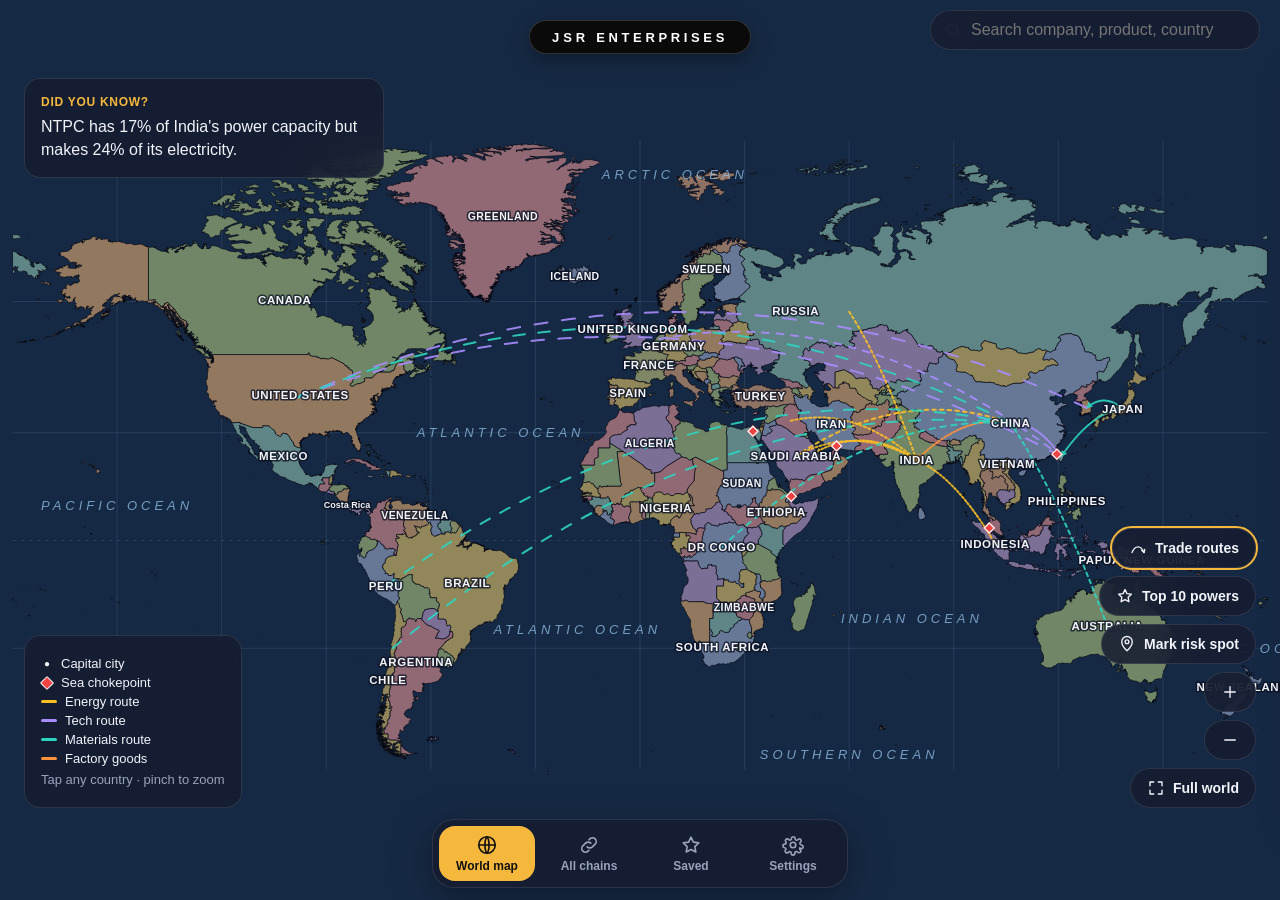
==== commit 4dfc28ca: "v2: energy chains + world map update Co-Authored-By: Claude Opus 5.5 <noreply@anthropic.com> Claude-" ====
--- a/index.html
+++ b/index.html
@@ -77,30 +77,56 @@
 .sep{height:1px;background:var(--line);margin:14px 0}
 
 /* ---------- World ---------- */
-#world{background:radial-gradient(ellipse at 50% 40%, color-mix(in srgb, var(--accent) 7%, var(--bg)) 0%, var(--bg) 70%)}
-#worldSvg{position:absolute;inset:0;width:100%;height:100%;touch-action:none}
-.land{fill:color-mix(in srgb, var(--text) 9%, transparent);stroke:color-mix(in srgb, var(--text) 14%, transparent);stroke-width:.4}
-.ctry{stroke:rgba(255,255,255,.55);stroke-width:.5;cursor:pointer;transition:opacity .4s, filter .4s}
-.ctry.tech{fill:#7C5CFF}.ctry.energy{fill:#F59E0B}.ctry.materials{fill:#14B8A6}.ctry.factory{fill:#EF6A3A}.ctry.mix{fill:#E9B43C}
-.ctry{filter:drop-shadow(0 0 4px currentColor)}
-.ctry.tech{color:#7C5CFF}.ctry.energy{color:#F59E0B}.ctry.materials{color:#14B8A6}.ctry.factory{color:#EF6A3A}.ctry.mix{color:#E9B43C}
-@media (prefers-reduced-motion:no-preference){ .ctry{animation:glow 3.2s ease-in-out infinite} }
-@keyframes glow{0%,100%{filter:drop-shadow(0 0 2px currentColor)}50%{filter:drop-shadow(0 0 7px currentColor)}}
-.ctry.dim{opacity:.18;animation:none}
-.ctry.sel{stroke:#fff;stroke-width:1.2}
-.route{fill:none;stroke-width:1.3;stroke-dasharray:4 5;opacity:.85}
-@media (prefers-reduced-motion:no-preference){ .route{animation:flow 1.4s linear infinite} }
-@keyframes flow{to{stroke-dashoffset:-18}}
+#world{background:var(--sea)}
+:root{--sea:color-mix(in srgb,#3B82C4 22%,var(--bg));--seaTxt:color-mix(in srgb,#7DB8E8 80%,var(--text));--border:color-mix(in srgb,var(--bg) 70%,#000)}
+html.light{--sea:#CFE6F6;--seaTxt:#3C7FB8;--border:rgba(255,255,255,.95)}
+#worldSvg{position:absolute;inset:0;width:100%;height:100%;touch-action:none;--k:1}
+#worldSvg .sea{fill:var(--sea)}
+.grat path{pointer-events:none;fill:none;stroke:color-mix(in srgb,var(--seaTxt) 22%,transparent);stroke-width:.6px;vector-effect:non-scaling-stroke}
+.grat path.eq{stroke-dasharray:4 4}
+.ctry{--mc:#E7D3A4;fill:color-mix(in srgb,var(--mc) 58%,var(--bg));stroke:var(--border);stroke-width:.7px;vector-effect:non-scaling-stroke;stroke-linejoin:round;cursor:pointer;transition:opacity .4s, fill .4s}
+html.light .ctry{fill:var(--mc)}
+.ctry.m1{--mc:#F2C48D}.ctry.m2{--mc:#B9DB9B}.ctry.m3{--mc:#F1A9B0}.ctry.m4{--mc:#A9C3EE}.ctry.m5{--mc:#F4DD84}.ctry.m6{--mc:#CDB4EA}.ctry.m7{--mc:#9ED9CF}.ctry.m8{--mc:#EDB996}.ctry.m9{--mc:#D3DB97}
+.ctry:hover{filter:brightness(1.08)}
+.ctry.dim{opacity:.35}
+.ctry.sel{stroke:var(--accent);stroke-width:2.2px;opacity:1}
+svg.power .ctry{fill:color-mix(in srgb,var(--text) 10%,var(--bg))}
+svg.power .ctry.pw-tech{fill:#7C5CFF}svg.power .ctry.pw-energy{fill:#F59E0B}svg.power .ctry.pw-materials{fill:#14B8A6}svg.power .ctry.pw-factory{fill:#EF6A3A}svg.power .ctry.pw-mix{fill:#E9B43C}
+.cl,.capTxt,.seaTxt,.spotTxt{pointer-events:none;paint-order:stroke;stroke-linejoin:round;font-family:inherit}
+.cl{fill:var(--text);font-weight:700;stroke:color-mix(in srgb,var(--bg) 75%,transparent);stroke-width:calc(var(--k) * 3px)}
+html.light .cl{fill:#2B2F38;stroke:rgba(255,255,255,.75)}
+.cl.l1{font-size:calc(var(--k) * 11.5px);letter-spacing:calc(var(--k) * .6px);text-transform:uppercase}
+.cl.l2{font-size:calc(var(--k) * 10.5px);letter-spacing:calc(var(--k) * .4px);text-transform:uppercase}
+.cl.l3{font-size:calc(var(--k) * 9.5px)}
+.cl.l4{font-size:calc(var(--k) * 9px);font-weight:600}
+.capDot{font-size:calc(var(--k) * 8px);fill:var(--text);stroke:var(--bg);stroke-width:calc(var(--k) * 1.2px);paint-order:stroke;pointer-events:none}
+.capTxt{font-size:calc(var(--k) * 9.5px);fill:var(--text);font-weight:500;stroke:color-mix(in srgb,var(--bg) 70%,transparent);stroke-width:calc(var(--k) * 2.5px);transform:translate(calc(var(--k) * 6px),calc(var(--k) * 3.5px))}
+html.light .capTxt{stroke:rgba(255,255,255,.8)}
+.seaTxt{fill:var(--seaTxt);font-style:italic;font-weight:500;stroke:none}
+.seaTxt.r0{font-size:calc(var(--k) * 13px);letter-spacing:calc(var(--k) * 4px);opacity:.75}
+.seaTxt.r1{font-size:calc(var(--k) * 10.5px);letter-spacing:calc(var(--k) * 1px)}
+.seaTxt.r2{font-size:calc(var(--k) * 9.5px)}
+.seaTxt.r3{font-size:calc(var(--k) * 9px)}
+.hd{display:none}
+.route{pointer-events:none;fill:none;stroke-width:calc(var(--k) * 2px);stroke-dasharray:1.6 1.8;opacity:.9;stroke-linecap:round}
+@media (prefers-reduced-motion:no-preference){ .route{animation:flow 2.2s linear infinite} }
+@keyframes flow{to{stroke-dashoffset:-6.8}}
 .spot{cursor:pointer}
-.spot circle.c{fill:var(--accent)}
-.spot circle.h{fill:var(--accent);opacity:.25}
+.spot .hit{fill:transparent}
+.spot circle.c,.spot path.c{fill:var(--accent)}
+.spot circle.h,.spot path.h{fill:var(--accent);opacity:.3}
+.choke path.c{fill:#EF4444;stroke:#fff;stroke-width:1.2}
+.choke path.h{fill:#EF4444}
+.spotTxt{font-size:11px;font-weight:700;fill:var(--text);stroke:var(--bg);stroke-width:3px}
 .risk circle.c{fill:var(--weak)}
 .risk circle.h{fill:var(--weak);opacity:.3}
-@media (prefers-reduced-motion:no-preference){ .spot circle.h,.risk circle.h{animation:pulse 2s ease-out infinite;transform-box:fill-box;transform-origin:center} }
-@keyframes pulse{0%{transform:scale(.6);opacity:.6}100%{transform:scale(2.4);opacity:0}}
-.clabel{font-size:7px;font-weight:700;fill:var(--text);pointer-events:none;paint-order:stroke;stroke:var(--bg);stroke-width:2px}
-.depArrow{fill:none;stroke:var(--accent);stroke-width:1.2;stroke-dasharray:300;stroke-dashoffset:300;animation:draw 1.2s ease forwards}
+@media (prefers-reduced-motion:no-preference){ .spot .h{animation:pulse 2s ease-out infinite;transform-box:fill-box;transform-origin:center} }
+@keyframes pulse{0%{transform:scale(.7);opacity:.7}100%{transform:scale(2.4);opacity:0}}
+.depArrow{pointer-events:none;fill:none;stroke:var(--accent);stroke-width:calc(var(--k) * 2.2px);stroke-dasharray:300;stroke-dashoffset:300;animation:draw 1.2s ease forwards}
 @keyframes draw{to{stroke-dashoffset:0}}
+#legend .ln{width:16px;height:3px;border-radius:2px}
+#legend .capDotL{width:12px;text-align:center;font-size:10px}
+#legend .chokeL{width:10px;height:10px;background:#EF4444;transform:rotate(45deg);margin:0 1px;border:1.5px solid #fff;border-radius:1px}
 #fact{position:absolute;left:24px;top:calc(env(safe-area-inset-top) + 78px);max-width:360px}
 #fact .k{font-size:12px;font-weight:700;color:var(--accent);letter-spacing:.06em;text-transform:uppercase}
 #fact p{margin:6px 0 0;line-height:1.45}
@@ -237,6 +263,10 @@
 .savedItem{display:flex;align-items:center;gap:12px;padding:12px 14px;border-radius:14px;background:var(--panel);border:1px solid var(--line);margin-bottom:8px;cursor:pointer}
 .savedItem .grow{flex:1}
 .empty{padding:40px;text-align:center;color:var(--muted)}
+
+svg.far .choke .spotTxt{display:none}
+body.sideOpen #worldTools{right:444px}
+#worldTools{transition:right .45s cubic-bezier(.2,.8,.2,1)}
 </style>
 </head>
 <body>
@@ -276,7 +306,7 @@
 <div id="toast"></div>
 
 <script>/* Supply Chain app data. Data version date is shown in Settings. */
-window.SC_DATA_VERSION = "27 Nov 2026";
+window.SC_DATA_VERSION = "27 Nov 2026 (v2: energy chains + world map)";
 
 window.SC_ROLES = {
   raw:   { name: "Raw material",   color: "#B07A3B" },
@@ -739,16 +769,42 @@
         dependents: ["CN", "JP", "IN", "KR"], companies: [] }
 };
 
-/* Other key places shown as dots on the world map */
+/* Notes shown inside country panels (why this place matters) */
+window.SC_PLACE_NOTES = {
+  NL: "ASML — the only EUV chip machine maker. Also NXP and Nexperia. Rotterdam is Europe's biggest oil & gas port.",
+  UA: "Had about half of chip-grade neon gas until 2022 (Ingas, Cryoin).",
+  GB: "Arm — CPU designs inside almost every smartphone. Shell, BP, Rio Tinto and Antofagasta are listed in London.",
+  MY: "Big hub for chip packaging & testing.",
+  TH: "Hard-drive hub — the 2011 floods caused a global shortage.",
+  VN: "Phone & electronics assembly (Samsung).",
+  AE: "Oil exporter (ADNOC). Gold & re-export hub.",
+  BE: "Sibelco — owner of key high-purity quartz mines (Spruce Pine, USA).",
+  QA: "QatarEnergy — one of the world's biggest LNG exporters; gave about 46% of India's LNG in 2025. Its exports pass the Strait of Hormuz.",
+  IQ: "India's No.2 crude oil supplier in 2025 (Basra). Southern exports must pass the Strait of Hormuz.",
+  KW: "Kuwait Petroleum — all its oil exports pass the Strait of Hormuz.",
+  IR: "Controls the north side of the Strait of Hormuz. After the US–Israel strikes of 28 Feb 2026, Iran's Revolutionary Guards closed the strait.",
+  CL: "Biggest copper miner — about 23% of world copper (2025). Codelco, Escondida (BHP).",
+  PE: "About 12% of world copper mining (2025).",
+  CD: "DR Congo — about 14% of world copper mining (2025) and most of the world's cobalt.",
+  ID: "Biggest source of India's imported thermal coal. Grasberg (Freeport) — world's second-largest copper source.",
+  KZ: "Kazatomprom — a top global uranium miner.",
+  BR: "Petrobras — big offshore oil producer outside the Gulf.",
+  OM: "Sits on the south side of the Strait of Hormuz.",
+  NO: "Big gas supplier to Europe. Frontline (tanker owner).",
+  CH: "Glencore — big copper miner & trader.",
+  IT: "Prysmian — one of the world's biggest cable makers.",
+  FR: "Nexans — big power & undersea cable maker.",
+  CA: "Ivanhoe Mines and First Quantum (copper) are Canadian-listed.",
+  PA: "Panama Canal. Cobre Panamá copper mine was shut in late 2023."
+};
+
+/* Sea chokepoints shown as diamonds on the world map */
 window.SC_SPOTS = [
-  { id: "NL", name: "Netherlands", lon: 5.3, lat: 52.2, note: "ASML — the only EUV chip machine maker. Also NXP and Nexperia." },
-  { id: "UA", name: "Ukraine", lon: 31, lat: 49, note: "Had about half of chip-grade neon gas until 2022 (Ingas, Cryoin)." },
-  { id: "GB", name: "United Kingdom", lon: -1.5, lat: 52.5, note: "Arm — CPU designs inside almost every smartphone." },
-  { id: "MY", name: "Malaysia", lon: 102, lat: 3.5, note: "Big hub for chip packaging & testing." },
-  { id: "TH", name: "Thailand", lon: 100.5, lat: 14.5, note: "Hard-drive hub — the 2011 floods caused a global shortage." },
-  { id: "VN", name: "Vietnam", lon: 106, lat: 16, note: "Phone & electronics assembly (Samsung)." },
-  { id: "AE", name: "UAE", lon: 54.5, lat: 24, note: "Gold & re-export hub; oil exporter." },
-  { id: "BE", name: "Belgium", lon: 4.5, lat: 50.6, note: "Sibelco — owner of key high-purity quartz mines (Spruce Pine, USA)." }
+  { id: "HORMUZ", name: "Strait of Hormuz", lon: 56.4, lat: 26.5, nodes: ["oil:hormuz"], note: "About 20 million barrels of oil a day passed here in 2024 — about 20% of world oil use (US EIA). Effectively closed after 28 Feb 2026." },
+  { id: "REDSEA", name: "Bab el-Mandeb & Red Sea", lon: 43.4, lat: 12.6, nodes: ["oil:redsea"], note: "Short route between the Suez Canal and the Indian Ocean. Attacks on ships push tankers around Africa." },
+  { id: "SUEZ", name: "Suez Canal", lon: 32.4, lat: 30.4, nodes: ["oil:redsea"], note: "Links the Mediterranean and the Red Sea — the short Europe–Asia route." },
+  { id: "MALACCA", name: "Strait of Malacca", lon: 100.2, lat: 3.6, nodes: [], note: "Main route for oil and LNG from the Gulf to China, Japan and Korea." },
+  { id: "TWSTRAIT", name: "Taiwan Strait", lon: 119.6, lat: 24.3, nodes: ["chips:tsmc"], note: "Between China and Taiwan, where most of the world's advanced chips are made." }
 ];
 
 window.SC_ROUTES = [
@@ -758,15 +814,47 @@
   { from: "JP", to: "KR", label: "Chip chemicals", cat: "materials" },
   { from: "JP", to: "TW", label: "Wafers", cat: "materials" },
   { from: "KR", to: "US", label: "Memory (HBM)", cat: "tech" },
-  { from: "CN", to: "IN", label: "Electronics", cat: "factory" },
+  { from: "CN", to: "IN", label: "Electronics & solar cells", cat: "factory" },
+  { from: "RU", to: "IN", label: "Crude oil (No.1 supplier)", cat: "energy" },
+  { from: "IQ", to: "IN", label: "Crude oil (No.2 supplier)", cat: "energy" },
   { from: "SA", to: "IN", label: "Crude oil", cat: "energy" },
-  { from: "RU", to: "IN", label: "Crude oil", cat: "energy" },
+  { from: "QA", to: "IN", label: "LNG gas (≈46%)", cat: "energy" },
+  { from: "ID", to: "IN", label: "Thermal coal", cat: "energy" },
+  { from: "SA", to: "CN", label: "Crude oil", cat: "energy" },
   { from: "AU", to: "CN", label: "Iron ore", cat: "materials" },
+  { from: "CL", to: "CN", label: "Copper", cat: "materials" },
+  { from: "PE", to: "CN", label: "Copper", cat: "materials" },
+  { from: "CD", to: "CN", label: "Copper & cobalt", cat: "materials" },
   { from: "CN", to: "US", label: "Gallium (banned Dec 2024)", cat: "materials" }
 ];
 
+/* Top 100 economies — nominal GDP 2026, US$ billion. IMF World Economic Outlook, October 2026. */
+window.SC_GDP = { src: "IMF World Economic Outlook (Oct 2026) via StatisticsTimes / CEOWORLD", url: "https://statisticstimes.com/economy/projected-world-gdp-ranking.php", date: "2026 (projection)",
+  list: [["US",32642.37],["CN",21546.40],["DE",5471.30],["JP",4341.99],["GB",4268.45],["IN",4060.21],["FR",3554.16],["RU",2861.16],["IT",2701.74],["BR",2654.76],
+  ["CA",2490.26],["KR",2245.85],["MX",2176.24],["AU",2110.66],["ES",2085.28],["TR",1817.99],["ID",1479.95],["NL",1423.86],["SA",1343.35],["CH",1135.74],
+  ["PL",1133.09],["TW",1019.60],["BE",772.70],["AR",768.21],["IL",746.98],["SE",745.08],["IE",709.97],["SG",667.89],["AE",661.02],["NO",651.71],
+  ["AT",616.90],["TH",599.12],["CO",572.74],["MY",547.10],["VN",542.13],["BD",506.36],["PH",501.69],["DK",499.35],["ZA",489.08],["RO",470.09],
+  ["HK",455.16],["PK",450.13],["EG",442.89],["CZ",427.95],["CL",402.24],["PE",399.59],["KZ",397.92],["NG",386.67],["PT",375.20],["FI",338.56],
+  ["DZ",331.89],["IR",311.95],["GR",304.63],["NZ",273.40],["HU",265.91],["IQ",245.23],["UA",229.41],["QA",203.04],["MA",195.63],["UZ",178.17],
+  ["SK",167.06],["AO",157.30],["KE",151.15],["KW",146.91],["BG",146.51],["DO",145.36],["EC",138.20],["PR",133.22],["GT",132.27],["GH",128.64],
+  ["ET",127.15],["VE",124.18],["CD",122.28],["OM",121.40],["HR",115.92],["CR",115.25],["RS",111.20],["LK",110.68],["CI",110.45],["LU",108.33],
+  ["BY",108.11],["LT",104.72],["PA",96.47],["TZ",96.18],["UY",95.16],["AZ",89.18],["SI",88.87],["MM",83.17],["TM",83.00],["UG",72.24],
+  ["ZW",65.92],["JO",64.88],["CM",64.81],["PY",64.00],["TN",62.74],["LY",56.95],["MO",54.66],["KH",54.18],["BO",53.84],["LV",53.16]] };
+
 window.SC_FACTS = [
   "Taiwan makes about 90% of the world's most advanced chips.",
+  "About 20% of the world's oil use passed the Strait of Hormuz in 2024.",
+  "India imports about 88–89% of the crude oil it uses.",
+  "Reliance's Jamnagar is the world's largest single-site oil refinery (~1.4 million barrels a day).",
+  "On 14 Sep 2019 Brent jumped 14.6% in one day after drones hit Saudi Abqaiq.",
+  "Brent crude rose about 60% in March 2026 — its biggest monthly gain on record.",
+  "Coal still makes about 70% of India's electricity.",
+  "NTPC has 17% of India's power capacity but makes 24% of its electricity.",
+  "The 31 July 2012 blackout in India hit more than 620 million people.",
+  "China made 93.2% of the world's polysilicon and 96.6% of solar wafers in 2024.",
+  "Chile mines about 23% of the world's copper; China refines about half of it.",
+  "When UltraTech said it would make cables (27 Feb 2025), Polycab and KEI fell 15% in a day.",
+  "Polycab has about 30–31% of India's organised wires & cables market (FY26).",
   "ASML of the Netherlands is the only company that makes EUV chip machines.",
   "TSMC reached a record 72.5% of the contract chip market in Q2 2026.",
   "One EUV machine fires lasers at tiny tin droplets about 50,000 times a second.",
@@ -793,78 +881,373 @@
   "Second-order thinking: ask who makes it, who buys it, and who replaces it."
 ];
 </script>
-<script>/* Simplified, hand-drawn world shapes (lon, lat). Stylised — not exact borders. */
-window.SC_GEO = {
-  land: [
-    /* North America */
-    [[-168,66],[-162,70],[-150,71],[-140,70],[-128,70],[-115,68],[-100,69],[-95,72],[-85,70],[-80,73],[-70,70],[-62,66],[-60,58],[-55,52],[-60,47],[-66,45],[-70,42],[-74,40],[-76,35],[-81,31],[-80,25.5],[-82,27],[-83,29.5],[-89,30],[-94,29.5],[-97,26],[-97,22],[-92,18.5],[-88,21],[-87,16],[-83,10],[-79,9],[-77,8],[-80,7.5],[-83,8.5],[-86,12],[-92,15],[-97,16],[-105,20],[-106,23],[-110,24],[-112,29],[-115,31],[-117,32.5],[-120,34.5],[-124,40],[-124,48],[-128,51],[-133,56],[-140,60],[-147,61],[-152,59],[-158,57],[-163,55],[-158,59],[-162,60],[-166,62]],
-    /* Greenland */
-    [[-55,60],[-44,60],[-35,66],[-22,70],[-18,77],[-30,83],[-55,82],[-68,78],[-60,74],[-54,68]],
-    /* South America */
-    [[-78,8],[-72,12],[-62,10.5],[-56,6],[-50,1],[-44,-2],[-35,-6],[-37,-12],[-39,-17],[-41,-22],[-48,-26],[-53,-34],[-58,-35],[-62,-39],[-65,-42],[-66,-47],[-69,-51],[-72,-54],[-75,-50],[-74,-43],[-73,-37],[-71,-30],[-70,-19],[-75,-15],[-81,-6],[-80,-2],[-80,1],[-78,3],[-77,7]],
-    /* Eurasia */
-    [[-9,37],[-9,43],[-2,43.5],[-1.5,46],[-4.5,48.5],[1.5,50.5],[4,51.5],[7,53.5],[8.5,55.5],[10,57.5],[11,59],[5.5,59],[5,62],[10,64],[14,67.5],[20,70],[26,71],[31,70],[40,67],[44,68.5],[53,68.5],[60,69.5],[69,73],[80,73.5],[90,75.5],[100,77.5],[112,76],[120,73],[130,71.5],[142,72.5],[152,71],[160,70],[170,69.5],[180,68.5],[180,65],[173,61],[163,59.5],[162,56],[156,51],[155.5,57],[160,61.5],[151,59.5],[143,59],[137,54],[141,52],[140,48],[135,43],[131,42.5],[129.5,40],[128,38.5],[126.5,37.7],[126,35],[127.5,34.6],[129.3,35.2],[129.5,36.5],[128.4,38.6],[129.5,40.8],[127.5,39.5],[125,39.7],[122,40.5],[121.5,39],[118.5,39],[117.5,38.4],[119,37.2],[122.5,37.3],[120.3,36],[119,34.8],[121,32],[122,30],[121.5,28.5],[120,26.5],[117.5,23.6],[114,22.3],[111,21.5],[108.5,21.6],[106.7,20],[106,18],[108.7,15.5],[109.2,12],[107,10.5],[105,8.7],[104.5,10.5],[102.5,12.5],[100.3,13.5],[100,9],[101,6.5],[103.4,4],[104,1.4],[102.5,2],[101,3],[100.4,5.5],[98.3,8],[98.6,10],[98,16],[97.5,17],[94.5,16],[94,19],[92.4,21],[91.5,22.7],[90.5,22],[89,21.8],[87,21.5],[85,19.5],[82.5,17],[80.3,15.8],[80,13],[79.8,10.3],[78,8.5],[76.5,8.3],[74.5,13.5],[73.4,16],[72.8,19],[72.6,21.3],[70.5,20.8],[69,22.3],[68.5,23.6],[67,24.8],[66,25.4],[62,25.2],[57.3,25.7],[56.3,27],[54,26.7],[51.5,27.8],[50,30],[48,30],[48.4,28.5],[50,26.6],[50.8,24.8],[51.6,24.5],[54,24.2],[56,26],[56.4,24.8],[58.6,23.6],[59.8,22.4],[57.8,19],[55,17],[52,16],[48.5,14],[45,12.8],[43.4,12.8],[42.7,15.5],[41,19],[39,21.5],[38.2,23.9],[36.6,25.9],[35,28],[34.6,29.5],[34.2,31.3],[35,33],[35.9,35.5],[34.5,36.8],[32,36.2],[30,36.3],[28,36.8],[27.2,38],[26.3,39.6],[26.1,40.5],[23.8,40.7],[23.5,38],[22.3,36.5],[21.1,37.9],[20.2,39.5],[19.4,41.5],[18.5,42.5],[16,43.5],[13.7,45.6],[12.3,45.3],[13.5,43.6],[14.8,42],[16,41.4],[18.4,40.2],[16.6,38.4],[15.6,38],[16,39.5],[15.5,40.1],[12.5,41.8],[10.6,43.1],[9.3,44.3],[7.5,43.8],[5,43.3],[3.1,43],[3.2,41.9],[0.8,41],[-0.3,39.5],[0.2,38.7],[-0.7,37.6],[-2.1,36.7],[-4.4,36.7],[-5.6,36],[-6.4,36.8],[-7.4,37.2],[-8.9,37]],
-    /* Great Britain */
-    [[-5.7,50],[1.4,51.2],[1.7,52.7],[0,53.5],[-1.8,55.6],[-3,58.6],[-5,58.6],[-6.2,56.8],[-5,55],[-3.2,54.5],[-4.8,53.3],[-4.3,52.1],[-5.3,51.7],[-3.3,51.3]],
-    /* Ireland */
-    [[-6,52],[-6,54],[-7.5,55.2],[-10,54.2],[-10.2,51.6]],
-    /* Africa */
-    [[-17,14.7],[-17.1,21],[-13,27.5],[-9.8,30],[-9.5,32.5],[-6.8,34],[-5.9,35.8],[-2,35.1],[1,36.5],[10,37.2],[11,35],[10.2,34],[11.5,33.1],[15,32.3],[19.9,30.9],[20.1,32.3],[23.2,32.2],[25,31.6],[29,30.9],[32.2,31.2],[34.2,31.3],[34.9,29.5],[33,28],[34,26],[35.6,23.9],[37.2,21],[38.4,18],[39.3,15.8],[41.2,14.5],[43.3,12.5],[44.3,10.4],[51.1,11.9],[51,10.4],[49,6],[46.5,3],[42,-0.5],[40.2,-2.8],[39.3,-6],[39.6,-10.5],[40.5,-14.5],[39.4,-17],[36,-19],[35,-22],[35.5,-24],[32.9,-26],[32.6,-28.6],[30.4,-31],[27.5,-33.3],[25.6,-34],[22,-34.2],[18.5,-34.2],[18.2,-31.6],[16.6,-28.6],[14.9,-26.3],[14.2,-22.4],[11.8,-17.8],[12.3,-13.5],[13.6,-10.5],[12.3,-6.1],[11.9,-3.6],[9.4,-0.6],[9.6,3.9],[8.5,4.5],[5.9,4.3],[4.3,6.3],[1.9,6.1],[-1,5],[-4,5.2],[-7.5,4.4],[-9.5,5.6],[-11.4,6.8],[-13.3,8.9],[-15,10.8],[-16.6,12.2]],
-    /* Madagascar */
-    [[44,-25],[47.1,-25],[50.4,-15.5],[49.4,-12.1],[48,-13.6],[44.5,-16.2],[43.3,-21.8]],
-    /* Arabia joins Eurasia above. Australia */
-    [[113.5,-22],[114.1,-26.3],[115,-34.3],[118,-35],[123,-33.9],[126,-32.3],[131,-31.5],[134,-32.6],[137.8,-35.6],[139.6,-37.4],[143.5,-38.8],[146.3,-39.1],[150,-37.5],[150.7,-35],[153.1,-30.4],[153.2,-25.6],[150.8,-22.6],[146.3,-19],[145.4,-15],[143.6,-14],[142.5,-10.7],[141.6,-12.6],[141.5,-16.4],[139.3,-17.4],[136,-15.6],[136.9,-12.3],[132.6,-11.5],[131,-12.2],[129.6,-14.9],[126.1,-14.2],[124.4,-16.3],[122.3,-17.9],[119,-20],[114.6,-21.7]],
-    /* New Zealand */
-    [[172.6,-34.5],[178.5,-37.7],[177,-39.3],[174.9,-41.4],[172.7,-40.5],[173.9,-38.7]],
-    [[172.7,-40.5],[174.2,-41.7],[171.5,-44.3],[169,-46.6],[166.5,-46],[168.4,-44],[170.6,-42.9]],
-    /* Indonesia & PNG (rough) */
-    [[95.3,5.5],[97.5,5.2],[100.3,2.4],[103.8,-1],[106,-3],[105.8,-5.8],[102.5,-4],[100.3,-1],[98.6,1.8]],
-    [[105.2,-6.8],[106.5,-6],[110.4,-6.9],[114.6,-7.8],[114.4,-8.7],[108.6,-7.8],[106.5,-7.4]],
-    [[109,1.6],[109.6,-0.5],[110.5,-3],[113,-3.2],[116,-4],[116.5,-1.5],[117.9,1.8],[119,5],[117,6.9],[115.5,5.3],[113,3.2],[111,1.8]],
-    [[119.4,-5.4],[120.4,-2.9],[120.9,1.3],[124.9,1.6],[122,0.4],[121.5,-1],[123.3,-0.9],[121.6,-4.6]],
-    [[131,-1.5],[134.1,-1.2],[137.9,-1.5],[141,-2.6],[144.6,-3.9],[147.5,-6.1],[149.8,-10.3],[144.7,-7.6],[141,-9.1],[137.9,-8.4],[138.3,-6.9],[134.2,-3.9],[132.7,-3.3]],
-    /* Philippines (rough) */
-    [[120.6,18.5],[122.3,18.4],[122.2,16.3],[124,13],[120.7,13.9],[120,16]],
-    [[122,10],[126.1,9.3],[126.4,6.9],[125,5.6],[122,7]],
-    /* Sri Lanka */
-    [[79.8,7],[80.2,9.8],[81.9,7.3],[81.2,6.1]],
-    /* Japan */
-    [[130,31.2],[131.4,31.4],[132,33.8],[134.6,33.7],[135.6,34.6],[137,34.6],[139,34.9],[140.9,36],[141,38.3],[142,39.8],[141.4,41.4],[139.9,40.6],[139.8,38.7],[138.5,37.5],[136.8,37.3],[136,35.7],[133,35.5],[131,34.4],[129.8,33.2]],
-    [[140,41.5],[141.2,41.8],[143.3,42],[145.6,43.3],[144,44.1],[141.9,45.4],[141.4,43.2],[140.4,43]],
-    /* Taiwan */
-    [[120.1,23],[120.7,24.6],[121.5,25.3],[122,25],[121.6,24],[120.9,22],[120.6,22.3]],
-    /* Iceland */
-    [[-24,64.8],[-22,66.4],[-18,66.2],[-14.5,65.4],[-13.6,64.6],[-18.7,63.4],[-22.7,63.9]],
-    /* Cuba */
-    [[-84.9,21.9],[-82,23.1],[-77.5,21.8],[-74.2,20.2],[-77.7,19.9],[-80.6,21.7]],
-    /* Sakhalin */
-    [[142,46],[143.5,46.8],[143.2,49.5],[142.8,54],[142,51],[141.8,48]]
+<script>/* Energy chains: Oil & Gas, Power, Wires & Cables. Data version 27 Nov 2026. */
+(function () {
+var K = { src: "Claude's knowledge — not re-checked. Update with Claude.", url: "", date: "" };
+function SR(src, url, date) { return { src: src, url: url, date: date }; }
+function SH(v, t, s, ap) { return { v: v, t: t, src: s.src, url: s.url, date: s.date, ap: !!ap }; }
+
+var LINK_NOTE = "Links show typical supply relationships (who serves whom), not confirmed contracts.";
+
+/* ===================== OIL & GAS ===================== */
+var EIA = SR("US EIA", "https://www.eia.gov/todayinenergy/detail.php?id=65504", "2024");
+var RIL = SR("Reliance Industries", "https://www.ril.com/ourbusinesses/petroleumrefiningandmarketing.aspx", "2026");
+var BSLNG = SR("Business Standard", "https://www.business-standard.com/economy/news/costly-lng-terminals-in-india-hit-by-low-utilisation-amid-supply-shock-126040400268_1.html", "2025");
+var KPLNG = SR("Kpler via Essar", "https://www.essar.com/inthenews/the-charm-of-a-neglected-fuel-lng-emerged-as-a-reliable-source-of-energy-security-amid-the-west-asia-war/", "2025");
+var RUS = SR("Reuters (Kpler data) via Profit", "https://profit.pakistantoday.com.pk/?p=224112", "2025");
+
+window.SC_CHAINS.oil = {
+  id: "oil", name: "Oil & Gas", short: "Oil & Gas",
+  summary: "Oil and gas come out of the ground mostly in the Gulf, Russia and the Americas, travel by tanker through narrow sea routes, get refined into petrol, diesel and jet fuel, and reach airlines, factories, paint and tyre makers. India imports about 88–89% of its crude oil, so every price jump hits Indian companies.",
+  linkNote: LINK_NOTE,
+  roles: {
+    svc: { name: "Oilfield services & pipes", color: "#64748B" },
+    up: { name: "Oil & gas producer", color: "#B45309" },
+    route: { name: "Sea route, ships & terminals", color: "#0EA5E9" },
+    ref: { name: "Refiner & fuel seller", color: "#DC2626" },
+    dist: { name: "Gas pipeline & city gas", color: "#10B981" },
+    use: { name: "User (airline, paint, tyre…)", color: "#8B5CF6" }
+  },
+  hub: "hormuz",
+  weak: ["hormuz", "qatarenergy", "petronet", "redsea"],
+  levels: [
+    { id: "svc", name: "Oilfield services & pipes", icon: "gear" },
+    { id: "up", name: "Oil & gas producers", icon: "drop" },
+    { id: "route", name: "Sea routes, tankers & LNG terminals", icon: "routes" },
+    { id: "ref", name: "Refiners & fuel sellers", icon: "factory" },
+    { id: "dist", name: "Gas pipelines & city gas", icon: "cable" },
+    { id: "use", name: "Users", icon: "cart" }
   ],
-  /* Highlighted top-10 countries (drawn on top of land) */
-  countries: {
-    US: [[[-124,48.5],[-95,49],[-89.5,48],[-84,46.5],[-82.5,45],[-82.5,42],[-79,43.2],[-76,44],[-74.7,45],[-71.5,45],[-69.2,47.4],[-67.8,47],[-67,44.8],[-70,43.5],[-70.6,41.6],[-74,40.5],[-75.5,38.7],[-76.3,37],[-75.6,35.3],[-77.6,34],[-81,31.5],[-80.1,26.9],[-80.4,25.2],[-81.8,26],[-82.8,27.9],[-84.3,30],[-86.5,30.4],[-89.6,30.2],[-91,29.2],[-94,29.6],[-95.5,28.8],[-97.2,27.6],[-97.2,26],[-99.2,26.6],[-101.4,29.8],[-103,29],[-104.6,29.6],[-106.5,31.8],[-108.2,31.3],[-111,31.3],[-114.8,32.5],[-117.1,32.5],[-118.5,34],[-120.6,34.6],[-121.9,36.6],[-122.5,37.8],[-123.8,39.8],[-124.4,42],[-124.1,46.2],[-124.7,48.4]],
-         [[-168,65.6],[-164.5,68.5],[-156,71.3],[-141,69.6],[-141,60.3],[-148,60.6],[-152,59],[-157.5,58.6],[-162,58.7],[-165,60.5],[-165.3,62.4],[-161,64.5]]],
-    IN: [[[68.2,23.7],[69.5,22.4],[70.6,20.8],[72.7,21.4],[72.8,19],[73.4,16],[74.5,13.5],[75.8,11],[76.5,8.3],[78,8.5],[79.8,10.3],[79.9,12.7],[80.3,15.8],[82.4,17],[84.8,19.2],[86.9,20.7],[87.1,21.6],[88.8,21.7],[89,22.9],[88.6,24.3],[89.7,26.1],[92,25],[92.6,22.5],[93.4,23.9],[94.6,25.2],[95.3,26.6],[97.3,27.9],[96.2,28.5],[94.5,29.2],[92,27.8],[89.8,28.2],[88.1,27.9],[86,27.9],[84.1,28.6],[81.1,30.1],[78.7,31.4],[78.9,32.6],[78,35.4],[77,35.9],[75.7,36.7],[74.6,35.4],[74,34],[74.7,32.5],[74.6,31.1],[73.4,29.9],[72.4,28.1],[71,27.8],[70,27.2],[69.6,26.6],[70.8,25.3],[71.1,24.4]]],
-    CN: [[[73.6,39.5],[75.4,37.2],[77,35.9],[78,35.4],[78.9,32.6],[78.7,31.4],[81.1,30.1],[84.1,28.6],[86,27.9],[88.1,27.9],[89.8,28.2],[92,27.8],[94.5,29.2],[96.2,28.5],[97.6,28.4],[98.6,27.5],[98.5,25],[97.7,23.9],[99.5,22.1],[101.1,21.3],[101.8,22.4],[103.3,22.7],[105.3,23.3],[106.7,22.4],[108,21.6],[109.8,21.5],[110.8,21.4],[112.1,21.9],[113.8,22.5],[116,22.9],[117.5,23.6],[119,25.3],[120,26.5],[121.5,28.5],[122,30],[121,32],[119,34.8],[120.3,36],[122.5,37.3],[121.6,37.5],[119,37.2],[117.5,38.4],[118.5,39],[121.5,39],[122,40.5],[124.3,40],[126,41.3],[128,42],[129.7,42.4],[130.6,42.9],[131.2,44.7],[133.2,45.1],[134.7,47.7],[131,47.7],[127.4,49.8],[125.2,52.9],[120.8,53.3],[119.7,51.1],[117.3,49.6],[116.5,48],[115.5,48.1],[111.4,43.4],[105,41.6],[100.8,42.6],[96.3,42.7],[95.3,44.3],[90.9,45.3],[90.6,46.9],[88.1,48.8],[87.3,49.2],[85.7,47.4],[83,47.2],[82.3,45.5],[80,45],[80.2,42.2],[76.8,40.9],[73.8,39.9]],
-         [[108.6,18.4],[109.7,18.2],[111,19.6],[110.4,20.3],[108.7,19.6]]],
-    TW: [[[120.1,23],[120.7,24.6],[121.5,25.3],[122,25],[121.6,24],[120.9,22],[120.6,22.3]]],
-    JP: [[[130,31.2],[131.4,31.4],[132,33.8],[134.6,33.7],[135.6,34.6],[137,34.6],[139,34.9],[140.9,36],[141,38.3],[142,39.8],[141.4,41.4],[139.9,40.6],[139.8,38.7],[138.5,37.5],[136.8,37.3],[136,35.7],[133,35.5],[131,34.4],[129.8,33.2]],
-         [[140,41.5],[141.2,41.8],[143.3,42],[145.6,43.3],[144,44.1],[141.9,45.4],[141.4,43.2],[140.4,43]],
-         [[132.6,33.9],[134.7,34.3],[134.2,33.2],[132.5,32.8]]],
-    KR: [[[126.1,34.6],[126.4,36.8],[126.7,37.8],[128.4,38.6],[129.4,37],[129.5,35.8],[129.2,35.1],[127.5,34.6]]],
-    SA: [[[36.6,28.3],[38.2,23.9],[39.1,21.6],[40.8,19.4],[42.4,17.1],[43.3,16.7],[45,17.4],[47,16.9],[48.2,18.2],[49.1,18.6],[52,19],[55,20],[55.6,22],[55.2,22.7],[52,23],[51.6,24.3],[50.8,24.8],[50.1,25.9],[49.5,26.9],[48.4,28.5],[47.7,28.5],[46.6,29.1],[44.7,29.2],[42,31.1],[40.4,31.9],[39.2,32.2],[37,31.5],[38,30.5],[37.5,30],[36.6,29.5],[34.9,29.4]]],
-    RU: [[[28,69.5],[31,70],[40,67.2],[41,66.2],[44,68.5],[53,68.5],[60,69.5],[69,73],[80,73.5],[90,75.5],[100,77.5],[112,76],[120,73],[130,71.5],[142,72.5],[152,71],[160,70],[170,69.5],[180,68.5],[180,65],[173,61],[163,59.5],[162,56],[156,51],[155.5,57],[160,61.5],[151,59.5],[143,59],[137,54],[141,52],[140,48],[135,43],[131.2,44.7],[133.2,45.1],[134.7,47.7],[131,47.7],[127.4,49.8],[125.2,52.9],[120.8,53.3],[119.7,51.1],[117.3,49.6],[116.5,48],[114,50],[108,49.3],[106,50.3],[102,51.3],[98,50.3],[95,50],[90,50.5],[87.3,49.2],[85,50.5],[83,51],[80,50.8],[77,53.5],[73.5,54],[70,55],[65,54.6],[61,53.9],[61,51],[55,50.7],[50,51.5],[47.5,50.4],[47,48.5],[48.6,46.3],[47.5,45.6],[46.7,44.6],[47.6,43.6],[47.5,42],[44.5,42.7],[40,43.4],[38,45],[39.5,47],[38,47.6],[40,49.6],[38,50],[35.5,50.4],[33.7,52.3],[32,52.1],[31.5,53.5],[30.8,55.6],[28.2,56.2],[27.5,57.5],[27.8,59.5],[28.6,60.6],[30,61.7],[29.2,63],[30,64],[29.5,66],[29.2,67.5]]],
-    DE: [[[6,51],[6.2,52.6],[7,53.6],[8.6,53.9],[8.6,55],[9.9,54.8],[11,54],[12.5,54.4],[14.2,53.9],[14.6,52.5],[15,51],[14.4,50.9],[12.1,50.3],[12.5,49.5],[13.8,48.7],[13,47.5],[10.4,47.3],[9.6,47.5],[7.6,47.6],[8.2,49],[6.4,49.4],[6.1,50.1]]],
-    AU: [[[113.5,-22],[114.1,-26.3],[115,-34.3],[118,-35],[123,-33.9],[126,-32.3],[131,-31.5],[134,-32.6],[137.8,-35.6],[139.6,-37.4],[143.5,-38.8],[146.3,-39.1],[150,-37.5],[150.7,-35],[153.1,-30.4],[153.2,-25.6],[150.8,-22.6],[146.3,-19],[145.4,-15],[143.6,-14],[142.5,-10.7],[141.6,-12.6],[141.5,-16.4],[139.3,-17.4],[136,-15.6],[136.9,-12.3],[132.6,-11.5],[131,-12.2],[129.6,-14.9],[126.1,-14.2],[124.4,-16.3],[122.3,-17.9],[119,-20],[114.6,-21.7]],
-         [[144.6,-40.7],[148.3,-40.9],[148,-43.2],[146,-43.6],[145,-42.2]]]
+  nodes: [
+    /* services */
+    { id: "slb", lv: "svc", n: "SLB (Schlumberger)", c: "US", l: true, x: "NYSE: SLB", r: "svc", d: "World's biggest oilfield services company — drilling technology, data and equipment for oil companies.", w: "Earns more when oil companies drill more (high prices); hurt when they cut spending.", mc: "Large", cu: "Saudi Aramco, ONGC, ADNOC", su: "Steel, electronics", needs: [], alt: ["halliburton", "bakerhughes"] },
+    { id: "halliburton", lv: "svc", n: "Halliburton", c: "US", l: true, x: "NYSE: HAL", r: "svc", d: "Big oilfield services firm — well drilling and fracking services.", w: "Follows oil-company drilling budgets.", mc: "Large", cu: "US shale firms, Gulf NOCs, ONGC", su: "Sand, steel", needs: [], alt: ["slb", "bakerhughes"] },
+    { id: "bakerhughes", lv: "svc", n: "Baker Hughes", c: "US", l: true, x: "NASDAQ: BKR", r: "svc", d: "Oilfield equipment and LNG compressor/turbine maker.", w: "New LNG plants need its equipment.", mc: "Large", cu: "QatarEnergy, oil majors", su: "Steel, parts", needs: [], alt: ["slb"] },
+    { id: "welspun", lv: "svc", n: "Welspun Corp", c: "IN", l: true, x: "NSE: WELCORP", nse: "WELCORP", r: "svc", d: "Large maker of steel line pipes used in oil, gas and water pipelines.", w: "Gets orders when pipelines are built in India, US and Gulf.", mc: "Mid", cu: "GAIL, pipeline builders, US/Gulf firms", su: "Steel plate & coil", needs: [], alt: [] },
+    { id: "mahseamless", lv: "svc", n: "Maharashtra Seamless", c: "IN", l: true, x: "NSE: MAHSEAMLES", nse: "MAHSEAMLES", r: "svc", d: "Makes seamless steel pipes and casing used in oil & gas wells.", w: "Demand rises when ONGC and Oil India drill more wells.", mc: "Small", cu: "ONGC, Oil India", su: "Steel", needs: [], alt: [] },
+
+    /* producers */
+    { id: "aramco", lv: "up", n: "Saudi Aramco", c: "SA", l: true, x: "Tadawul: 2222", r: "up", d: "Saudi Arabia's state oil company — one of the world's biggest oil producers and exporters.", w: "Saudi crude was 38% of all crude passing Hormuz in 2024. In 2019 drones hit its Abqaiq plant and halved Saudi output.", s: SH(38, "38% of crude flowing through Hormuz (2024)", SR("US EIA via Hellenic Shipping News", "https://www.hellenicshippingnews.com/?p=1093754", "2024")), mc: "Mega", cu: "China, India, Japan, Korea", su: "SLB, Halliburton", needs: ["slb", "halliburton", "bakerhughes"], alt: ["exxon", "petrobras", "rosneft"] },
+    { id: "adnoc", lv: "up", n: "ADNOC (Abu Dhabi)", c: "AE", l: false, r: "up", d: "Abu Dhabi National Oil Company — UAE's state oil company.", w: "Has a pipeline that can bypass part of Hormuz, but most exports still pass through it.", mc: "Unlisted (some arms listed)", cu: "India, Japan, China", su: "SLB, Baker Hughes", needs: ["slb", "bakerhughes"], alt: ["aramco"] },
+    { id: "iraqoil", lv: "up", n: "Basra Oil Company (Iraq)", c: "IQ", l: false, r: "up", d: "Iraq's state company running the big southern oilfields near Basra.", w: "Iraq was India's No.2 supplier in 2025. All its southern exports must pass Hormuz.", mc: "Unlisted (state)", cu: "India, China", su: "Oilfield service firms", needs: ["halliburton", "slb"], alt: ["rosneft", "aramco"] },
+    { id: "kpc", lv: "up", n: "Kuwait Petroleum Corp", c: "KW", l: false, r: "up", d: "Kuwait's state oil company.", w: "All Kuwaiti oil exports pass Hormuz.", mc: "Unlisted (state)", cu: "India, Asia", su: "Oilfield service firms", needs: ["slb"], alt: ["aramco"] },
+    { id: "qatarenergy", lv: "up", n: "QatarEnergy", c: "QA", l: false, r: "up", d: "Qatar's state energy company — one of the world's biggest LNG (liquid gas) exporters, from Ras Laffan.", w: "Supplied about 46% of India's LNG in 2025. When Hormuz closed in March 2026, it warned of force majeure and LNG to India stopped.", s: SH(46, "≈46% of India's LNG imports (2025)", KPLNG), mc: "Unlisted (state)", cu: "Petronet LNG, GSPC, Asia, Europe", su: "Baker Hughes (LNG equipment)", needs: ["bakerhughes"], alt: ["cheniere"] },
+    { id: "rosneft", lv: "up", n: "Rosneft", c: "RU", l: true, x: "MOEX: ROSN", r: "up", d: "Russia's biggest oil company (state-controlled). Also linked to India's Nayara refinery.", w: "Russia was India's No.1 crude supplier since 2022 (about a third in 2025). US and EU sanctions keep changing how much India can buy.", s: SH(33, "Russia ≈33% of India's crude imports (2025)", RUS), mc: "Large", cu: "India, China", su: "Local services", needs: [], alt: ["aramco", "iraqoil"] },
+    { id: "lukoil", lv: "up", n: "Lukoil", c: "RU", l: true, x: "MOEX: LKOH", r: "up", d: "Russia's second-biggest oil company (private).", w: "Hit by US sanctions together with Rosneft; affects Russian supply to India.", mc: "Large", cu: "India, Turkey, China", su: "Local services", needs: [], alt: ["aramco"] },
+    { id: "exxon", lv: "up", n: "ExxonMobil", c: "US", l: true, x: "NYSE: XOM", r: "up", d: "Largest US oil major — oil, gas and refining worldwide.", w: "Higher oil prices raise its profits; non-Gulf supply becomes more valuable when Hormuz is blocked.", mc: "Mega", cu: "Global refiners", su: "SLB, Halliburton", needs: ["slb", "halliburton"], alt: [] },
+    { id: "chevron", lv: "up", n: "Chevron", c: "US", l: true, x: "NYSE: CVX", r: "up", d: "Second-largest US oil major.", w: "Gains from high oil prices.", mc: "Mega", cu: "Global refiners", su: "Oilfield services", needs: ["halliburton"], alt: [] },
+    { id: "shell", lv: "up", n: "Shell", c: "GB", l: true, x: "LSE/NYSE: SHEL", r: "up", d: "British oil & gas major; world's biggest LNG trader. Runs the Hazira LNG terminal in Gujarat.", w: "Shell and BP shares rose 3–4% the day after the 2019 Abqaiq attack.", mc: "Mega", cu: "Global", su: "Oilfield services", needs: ["slb"], alt: [] },
+    { id: "bp", lv: "up", n: "BP", c: "GB", l: true, x: "LSE/NYSE: BP", r: "up", d: "British oil & gas major; partner of Reliance in KG-D6 gas and fuel retail (Jio-bp).", w: "Gains from high prices.", mc: "Large", cu: "Global", su: "Oilfield services", needs: ["slb"], alt: [] },
+    { id: "petrobras", lv: "up", n: "Petrobras", c: "BR", l: true, x: "NYSE: PBR", r: "up", d: "Brazil's state-controlled oil company with huge offshore fields.", w: "A non-Gulf supplier — buyers turn to it when the Gulf is blocked.", mc: "Large", cu: "China, India, US", su: "Oilfield services", needs: ["slb", "halliburton"], alt: [] },
+    { id: "cheniere", lv: "up", n: "Cheniere Energy (US LNG)", c: "US", l: true, x: "NYSE: LNG", r: "up", d: "Largest US exporter of LNG.", w: "When Qatar's LNG stopped in 2026, India bought more LNG from the US and others.", mc: "Large", cu: "Europe, Asia", su: "US shale gas", needs: ["bakerhughes"], alt: [] },
+    { id: "ongc", lv: "up", n: "ONGC", c: "IN", l: true, x: "NSE: ONGC", nse: "ONGC", r: "up", d: "India's biggest oil & gas producer (state-owned). Also owns HPCL and MRPL.", w: "Earns more when oil is high — but the government can tax windfall profits (ONGC fell 13% on 1 July 2022).", mc: "Large", cu: "IOC, BPCL, HPCL, MRPL, GAIL", su: "SLB, Halliburton, Maharashtra Seamless", needs: ["slb", "halliburton", "bakerhughes", "mahseamless", "welspun"], alt: [] },
+    { id: "oilindia", lv: "up", n: "Oil India", c: "IN", l: true, x: "NSE: OIL", nse: "OIL", r: "up", d: "India's second state-owned oil & gas producer (mainly Assam).", w: "Benefits from high oil prices; hit by windfall taxes (fell ~15% on 1 July 2022).", mc: "Mid", cu: "Indian refiners", su: "Oilfield services", needs: ["halliburton", "mahseamless"], alt: [] },
+    { id: "vedanta", lv: "up", n: "Vedanta (Cairn Oil & Gas)", c: "IN", l: true, x: "NSE: VEDL", nse: "VEDL", r: "up", d: "Runs India's biggest private onshore oilfields in Barmer, Rajasthan (Cairn).", w: "Gains from high oil prices; also hit by windfall tax in 2022.", mc: "Large", cu: "Indian refiners", su: "Oilfield services", needs: ["halliburton", "slb"], alt: [] },
+
+    /* routes */
+    { id: "hormuz", lv: "route", n: "Strait of Hormuz", c: "ZZ", l: false, r: "route", d: "Narrow sea passage out of the Persian Gulf, between Iran and Oman. About 20 million barrels of oil a day passed it in 2024.", w: "The world's most important oil chokepoint. Iran effectively closed it after 28 Feb 2026 and Brent jumped about 60% in March 2026.", s: SH(20, "≈20% of world oil use passes here (2024)", EIA), mc: "Sea route", cu: "China, India, Japan, Korea", su: "Gulf producers", needs: ["aramco", "adnoc", "iraqoil", "kpc", "qatarenergy"], alt: ["rosneft", "petrobras", "exxon", "cheniere", "ongc", "oilindia"] },
+    { id: "redsea", lv: "route", n: "Suez Canal & Red Sea", c: "ZZ", l: false, r: "route", d: "Short sea route from Europe and the Black Sea to India through the Suez Canal and Bab el-Mandeb.", w: "Attacks on ships make tankers take the long way around Africa — more time and freight cost.", mc: "Sea route", cu: "India, Asia", su: "Russian & European exporters", needs: ["rosneft", "lukoil"], alt: [] },
+    { id: "sci", lv: "route", n: "Shipping Corporation of India", c: "IN", l: true, x: "NSE: SCI", nse: "SCI", r: "route", d: "India's state shipping company — runs crude tankers and LNG ships (Disha, Raahi with Petronet).", w: "War risk can stop its ships; high freight rates can also lift earnings.", mc: "Mid", cu: "IOC, BPCL, Petronet", su: "Ship owners & yards", needs: ["hormuz"], alt: ["geship"] },
+    { id: "geship", lv: "route", n: "Great Eastern Shipping", c: "IN", l: true, x: "NSE: GESHIP", nse: "GESHIP", r: "route", d: "India's largest private shipping company (tankers & gas carriers).", w: "Tanker rates jump when routes are disrupted.", mc: "Mid", cu: "Oil companies", su: "Ship yards", needs: ["hormuz"], alt: ["sci"] },
+    { id: "frontline", lv: "route", n: "Frontline (tankers)", c: "NO", l: true, x: "NYSE: FRO", r: "route", d: "One of the world's largest crude tanker owners.", w: "Tanker freight rates jump in a Gulf crisis.", mc: "Mid", cu: "Oil traders, refiners", su: "Ship yards", needs: ["hormuz"], alt: [] },
+    { id: "petronet", lv: "route", n: "Petronet LNG", c: "IN", l: true, x: "NSE: PETRONET", nse: "PETRONET", r: "route", d: "India's biggest LNG importer. Its Dahej terminal (now 22.5 MT/year) turns ship-borne LNG back into gas.", w: "Dahej handled 65% of India's LNG imports in 2025, mostly on Gulf contracts. It declared force majeure on 3 March 2026.", s: SH(65, "Dahej ≈65% of India's LNG imports (2025)", BSLNG), mc: "Large", cu: "GAIL, IOC, BPCL, GSPC", su: "QatarEnergy", needs: ["qatarenergy", "hormuz", "cheniere"], alt: [] },
+    { id: "adaniports", lv: "route", n: "Adani Ports & SEZ", c: "IN", l: true, x: "NSE: ADANIPORTS", nse: "ADANIPORTS", r: "route", d: "India's largest private port operator (Mundra etc.) — handles crude, coal, LNG and containers.", w: "Shares fell up to 4% on Hormuz disruptions in March 2026.", mc: "Mega", cu: "Refiners, importers, shippers", su: "Shipping lines", needs: ["hormuz"], alt: [] },
+
+    /* refiners */
+    { id: "reliance", lv: "ref", n: "Reliance Industries", c: "IN", l: true, x: "NSE: RELIANCE", nse: "RELIANCE", r: "ref", d: "Runs Jamnagar — the world's largest single-site refinery (~1.4 million barrels/day). Big fuel exporter and petrochemical maker.", w: "Buys crude from Russia and the Gulf. Hit by export taxes on 1 July 2022 (fell ~7% that day).", s: SH(1.4, "World's largest single-site refinery (~1.4 mb/d)", RIL), mc: "Mega", cu: "Fuel buyers in India & abroad, Asian Paints, tyre makers, plastics", su: "Rosneft, Aramco, Gulf producers", needs: ["hormuz", "redsea", "rosneft", "aramco"], alt: [] },
+    { id: "ioc", lv: "ref", n: "Indian Oil Corp (IOC)", c: "IN", l: true, x: "NSE: IOC", nse: "IOC", r: "ref", d: "India's biggest state oil refiner and fuel retailer.", w: "If crude rises but pump prices are held, its margins shrink. Fell 7.29% on 9 March 2026.", mc: "Large", cu: "IndiGo (jet fuel), petrol pumps, industry", su: "Iraq, Saudi, Russia, ONGC", needs: ["hormuz", "redsea", "iraqoil", "aramco", "rosneft", "ongc", "oilindia"], alt: [] },
+    { id: "bpcl", lv: "ref", n: "BPCL", c: "IN", l: true, x: "NSE: BPCL", nse: "BPCL", r: "ref", d: "State refiner and fuel retailer (Mumbai, Kochi, Bina refineries).", w: "Fell 8.43% on 9 March 2026 as crude jumped; rose 8.83% on 8 April 2026 on peace hopes.", mc: "Large", cu: "Petrol pumps, airlines, industry", su: "Gulf & Russian crude", needs: ["hormuz", "redsea", "iraqoil", "aramco", "rosneft", "ongc"], alt: [] },
+    { id: "hpcl", lv: "ref", n: "HPCL", c: "IN", l: true, x: "NSE: HINDPETRO", nse: "HINDPETRO", r: "ref", d: "State refiner and fuel retailer (ONGC subsidiary). Runs the new Chhara LNG terminal.", w: "Fell 8.67% on 9 March 2026; rose 9.03% on 8 April 2026.", mc: "Large", cu: "Petrol pumps, LPG users", su: "Gulf & Russian crude", needs: ["hormuz", "redsea", "aramco", "iraqoil", "rosneft"], alt: [] },
+    { id: "mrpl", lv: "ref", n: "MRPL", c: "IN", l: true, x: "NSE: MRPL", nse: "MRPL", r: "ref", d: "Mangalore Refinery — ONGC subsidiary.", w: "Fell 10% on 1 July 2022 after fuel export taxes.", mc: "Mid", cu: "Fuel buyers, exports", su: "Gulf crude, ONGC", needs: ["hormuz", "adnoc", "iraqoil", "ongc"], alt: [] },
+    { id: "chennpetro", lv: "ref", n: "Chennai Petroleum", c: "IN", l: true, x: "NSE: CHENNPETRO", nse: "CHENNPETRO", r: "ref", d: "IOC group refiner in Chennai.", w: "Depends on imported crude; margins swing with crude prices.", mc: "Small", cu: "IOC", su: "Imported crude", needs: ["hormuz", "iraqoil"], alt: [] },
+    { id: "nayara", lv: "ref", n: "Nayara Energy", c: "IN", l: false, r: "ref", d: "Private refinery at Vadinar, Gujarat; Rosneft owns 49%.", w: "Its Russian link makes it sensitive to sanctions.", mc: "Unlisted", cu: "Own petrol pumps, exports", su: "Rosneft", needs: ["rosneft", "redsea"], alt: [] },
+    { id: "sinopec", lv: "ref", n: "Sinopec", c: "CN", l: true, x: "HKEX: 0386", r: "ref", d: "China's biggest refiner.", w: "China was the largest buyer of oil passing Hormuz (5.35 mb/d in Q1 2025).", mc: "Large", cu: "Chinese fuel market", su: "Gulf & Russian crude", needs: ["hormuz", "aramco", "rosneft"], alt: [] },
+
+    /* gas distribution */
+    { id: "gail", lv: "dist", n: "GAIL", c: "IN", l: true, x: "NSE: GAIL", nse: "GAIL", r: "dist", d: "India's biggest gas pipeline and gas marketing company (state-owned).", w: "Its LNG from the Petronet–Qatar contract fell to zero from 4 March 2026.", mc: "Large", cu: "Fertilizer plants, power plants, city gas firms", su: "Petronet LNG, ONGC, Reliance", needs: ["petronet", "ongc", "reliance"], alt: [] },
+    { id: "gspl", lv: "dist", n: "Gujarat State Petronet (GSPL)", c: "IN", l: true, x: "NSE: GSPL", nse: "GSPL", r: "dist", d: "Gujarat's gas pipeline network.", w: "Volumes fall when LNG imports drop.", mc: "Mid", cu: "Gujarat Gas, industries", su: "Petronet, GAIL", needs: ["petronet", "gail"], alt: [] },
+    { id: "igl", lv: "dist", n: "Indraprastha Gas (IGL)", c: "IN", l: true, x: "NSE: IGL", nse: "IGL", r: "dist", d: "CNG and piped gas in Delhi-NCR.", w: "Homes and CNG get priority in shortages, but costlier gas squeezes margins.", mc: "Mid", cu: "CNG vehicles, homes", su: "GAIL", needs: ["gail"], alt: [] },
+    { id: "mgl", lv: "dist", n: "Mahanagar Gas (MGL)", c: "IN", l: true, x: "NSE: MGL", nse: "MGL", r: "dist", d: "CNG and piped gas in Mumbai.", w: "Same as IGL — cost of gas matters.", mc: "Mid", cu: "CNG vehicles, homes", su: "GAIL", needs: ["gail"], alt: [] },
+    { id: "gujgas", lv: "dist", n: "Gujarat Gas", c: "IN", l: true, x: "NSE: GUJGASLTD", nse: "GUJGASLTD", r: "dist", d: "India's largest city gas company; supplies the Morbi ceramic cluster.", w: "Declared force majeure and cut industrial gas by about 50% in March 2026.", mc: "Mid", cu: "Morbi ceramics, industries, homes", su: "Petronet, GSPL", needs: ["petronet", "gspl", "gail"], alt: [] },
+    { id: "atgl", lv: "dist", n: "Adani Total Gas", c: "IN", l: true, x: "NSE: ATGL", nse: "ATGL", r: "dist", d: "City gas distribution (Adani & TotalEnergies JV).", w: "Depends on imported LNG and pipeline gas.", mc: "Large", cu: "CNG, homes, industry", su: "GAIL, LNG importers", needs: ["gail", "petronet"], alt: [] },
+
+    /* users */
+    { id: "indigo", lv: "use", n: "IndiGo (InterGlobe Aviation)", c: "IN", l: true, x: "NSE: INDIGO", nse: "INDIGO", r: "use", d: "India's largest airline.", w: "Jet fuel is 30–40% of airline costs, so oil up = profit down.", mc: "Large", cu: "Passengers", su: "IOC, BPCL, HPCL, Reliance (jet fuel)", needs: ["ioc", "bpcl", "hpcl", "reliance"], alt: [] },
+    { id: "asianpaints", lv: "use", n: "Asian Paints", c: "IN", l: true, x: "NSE: ASIANPAINT", nse: "ASIANPAINT", r: "use", d: "India's biggest paint company.", w: "Many paint raw materials come from crude oil. Fell 5.12% on 9 March 2026.", mc: "Large", cu: "Homes, builders", su: "Crude-based chemicals", needs: ["reliance", "ioc"], alt: [] },
+    { id: "bergerpaints", lv: "use", n: "Berger Paints", c: "IN", l: true, x: "NSE: BERGEPAINT", nse: "BERGEPAINT", r: "use", d: "No.2 paint maker in India.", w: "Fell 4.80% on 9 March 2026 as crude surged.", mc: "Mid", cu: "Homes, industry", su: "Crude-based chemicals", needs: ["reliance", "ioc"], alt: [] },
+    { id: "mrf", lv: "use", n: "MRF", c: "IN", l: true, x: "NSE: MRF", nse: "MRF", r: "use", d: "India's biggest tyre maker.", w: "Synthetic rubber and carbon black come from crude oil.", mc: "Large", cu: "Car & bike makers, replacement market", su: "Crude-based inputs, natural rubber", needs: ["reliance", "ioc"], alt: [] },
+    { id: "apollotyre", lv: "use", n: "Apollo Tyres", c: "IN", l: true, x: "NSE: APOLLOTYRE", nse: "APOLLOTYRE", r: "use", d: "Large Indian tyre maker (also in Europe).", w: "Fell 2% on 28 Sep 2026 as Brent rose above $107.", mc: "Mid", cu: "Vehicle makers, replacement", su: "Crude-based inputs", needs: ["reliance", "ioc"], alt: [] },
+    { id: "jktyre", lv: "use", n: "JK Tyre", c: "IN", l: true, x: "NSE: JKTYRE", nse: "JKTYRE", r: "use", d: "Indian tyre maker (truck & bus tyres strong).", w: "Among crude-sensitive stocks that fell after the 2026 Iran conflict began.", mc: "Small", cu: "Truck & car makers", su: "Crude-based inputs", needs: ["reliance", "ioc"], alt: [] },
+    { id: "chambal", lv: "use", n: "Chambal Fertilisers", c: "IN", l: true, x: "NSE: CHAMBLFERT", nse: "CHAMBLFERT", r: "use", d: "Urea maker — urea is made from natural gas.", w: "LNG is the main feedstock for urea; plants cut output when Qatar LNG stopped in 2026.", mc: "Mid", cu: "Farmers", su: "GAIL, LNG", needs: ["gail", "petronet"], alt: [] },
+    { id: "iffco", lv: "use", n: "IFFCO", c: "IN", l: false, r: "use", d: "India's biggest fertilizer co-operative (urea and DAP).", w: "Reduced operations at some urea plants in March 2026 as LNG fell.", mc: "Co-operative (unlisted)", cu: "Farmers", su: "GAIL, LNG", needs: ["gail", "petronet"], alt: [] },
+    { id: "supreme", lv: "use", n: "Supreme Industries", c: "IN", l: true, x: "NSE: SUPREMEIND", nse: "SUPREMEIND", r: "use", d: "India's largest plastics products maker (pipes, furniture, packaging).", w: "Plastic resins come from crude and gas — price swings hit margins.", mc: "Mid", cu: "Homes, farms, builders", su: "Reliance (polymers)", needs: ["reliance"], alt: [] },
+    { id: "castrol", lv: "use", n: "Castrol India", c: "IN", l: true, x: "NSE: CASTROLIND", nse: "CASTROLIND", r: "use", d: "Engine oil (lubricant) maker.", w: "Base oil is made from crude, so costs rise with crude.", mc: "Mid", cu: "Vehicle owners, workshops", su: "Base oil from refiners", needs: ["reliance", "ioc"], alt: [] },
+    { id: "ntpc", lv: "use", n: "NTPC (gas power plants)", c: "IN", l: true, x: "NSE: NTPC", nse: "NTPC", r: "use", d: "India's biggest power company; owns some gas-based power plants.", w: "Gas power 'virtually stopped' after a 9 March 2026 government order redirected gas to priority users.", mc: "Mega", cu: "State power companies", su: "GAIL, Petronet", needs: ["gail", "petronet"], alt: [] },
+    { id: "eternal", lv: "use", n: "Eternal (Zomato, Blinkit)", c: "IN", l: true, x: "NSE: ETERNAL", nse: "ETERNAL", r: "use", d: "Food and quick-commerce delivery company.", w: "Delivery riders use petrol — fell 4.4% on 19 March 2026 when Brent went above $112.", mc: "Large", cu: "Consumers", su: "Fuel via riders", needs: ["ioc", "bpcl", "hpcl"], alt: [] }
+  ],
+  history: [
+    { date: "Jul 2008", title: "Oil hits all-time high $147", what: "Brent touched about $147 a barrel in July 2008, its all-time record, before crashing in the financial crisis.", moves: [], src: "Business Recorder", url: "https://www.brecorder.com/news/amp/40414133" },
+    { date: "Sep 2019", title: "Drone attack on Saudi Abqaiq", what: "Drones hit Aramco's Abqaiq and Khurais plants, cutting 5.7 million barrels/day — about half of Saudi output. Brent closed 14.6% higher at $69.02, its biggest one-day % gain since at least 1988.", moves: [{ n: "Brent crude", p: 14.6, t: "in one day" }, { n: "BP & Shell", p: 3, t: "rose 3–4% that day" }], src: "Arab News / AFP", url: "https://arabnews.com/node/1555056/" },
+    { date: "2022", title: "Russia becomes India's top supplier", what: "After the Ukraine invasion, Europe stopped buying Russian oil. Indian refiners bought cheap Russian crude, and Russia overtook Iraq as India's No.1 supplier.", moves: [], src: "Telangana Today", url: "https://telanganatoday.com/india-pivots-crude-sourcing-for-certainty-keeps-russian-barrels-selectively" },
+    { date: "1 Jul 2022", title: "India's windfall tax on oil", what: "Government taxed crude produced in India (₹23,250/tonne) and fuel exports (petrol & jet fuel ₹6/litre, diesel ₹13/litre).", moves: [{ n: "ONGC", p: -13.4, t: "closing, same day" }, { n: "Reliance", p: -7.14, t: "closing, same day" }, { n: "Oil India", p: -15.15, t: "intraday" }, { n: "MRPL", p: -10, t: "intraday" }], src: "PTI via Udayavani / IIFL / Reuters", url: "https://udayavani.com/english-news/reliance-industries-stock-tumbles-over-7-pc-ongc-tanks-more-than-13-pc" },
+    { date: "Dec 2025", title: "Sanctions cut Russian oil to India", what: "Tighter US and EU sanctions cut India's Russian imports to a two-year low; Russia's share fell to 27.4% and OPEC's rose to 53.2% — Russia still stayed No.1.", moves: [], src: "Reuters via Business Recorder", url: "https://www.brecorder.com/news/amp/40402419" },
+    { date: "28 Feb 2026", title: "US–Israel war on Iran; Hormuz closed", what: "Iran's Revolutionary Guards closed the Strait of Hormuz. Gulf exports from Saudi, UAE, Iraq and Kuwait were forced to halt. Brent rose about 55–60% in March — the biggest monthly gain since trading began in 1988.", moves: [], src: "IEMed / Business Recorder", url: "https://www.iemed.org/publication/the-iran-war-and-how-the-world-sleepwalked-into-an-energy-crisis/" },
+    { date: "3 Mar 2026", title: "India's LNG stops — force majeure", what: "Petronet LNG issued force majeure after QatarEnergy's notice. Gujarat Gas cut industrial gas by 50%; urea plants cut output; gas power almost stopped.", moves: [], src: "Argus Media", url: "https://www.argusmedia.com/en/news-and-insights/latest-market-news/2796083-lng-supply-crunch-from-iran-war-hits-india-s-downstream" },
+    { date: "9 Mar 2026", title: "Oil-linked Indian stocks crash", what: "Brent jumped about 25% to $112.51 in morning trade; Sensex fell 2,494 points (3.16%).", moves: [{ n: "HPCL", p: -8.67, t: "morning trade" }, { n: "BPCL", p: -8.43, t: "morning trade" }, { n: "IOC", p: -7.29, t: "morning trade" }, { n: "Asian Paints", p: -5.12, t: "morning trade" }, { n: "Berger Paints", p: -4.8, t: "morning trade" }], src: "Free Press Journal", url: "https://www.freepressjournal.in/business/oil-marketing-paint-stocks-plunge-as-crude-surges-to-112-amid-deepening-us-israel-iran-conflict" },
+    { date: "7 Apr 2026", title: "Brent peaks near $138", what: "Brent reached as high as $138 a barrel on 7 April; April averaged about $117.", moves: [], src: "Politis", url: "https://en.politis.com.cy/news/world/1011001/tracking-oil-prices-since-the-beginning-of-the-war-100-days-ago" },
+    { date: "8 Apr 2026", title: "Peace hopes — oil users bounce", what: "Hopes of a US–Iran deal pulled oil down; airline, oil-marketing, paint and tyre stocks rallied.", moves: [{ n: "HPCL", p: 9.03, t: "intraday" }, { n: "BPCL", p: 8.83, t: "intraday" }, { n: "IOC", p: 8.21, t: "intraday" }, { n: "Asian Paints", p: 5.29, t: "intraday" }], src: "Business Today", url: "https://www.businesstoday.in/markets/stocks/story/us-iran-news-impact-indigo-bpcl-hpcl-ioc-asian-paints-ceat-jk-tyre-rally-up-to-11-heres-why-524558-2026-04-08" },
+    { date: "Nov 2026", title: "Gulf exports recovering", what: "Brent fell to around $92–96 in mid-November 2026 as Gulf crude exports recovered, but attacks and Hormuz risks continue.", moves: [], src: "Engine / Trading Economics", url: "https://engine.online/news/brent-declines-as-supply-shortage-concerns-ease-8431" }
+  ],
+  keyPoints: [
+    "OIL & GAS SUPPLY CHAIN – Key points",
+    "• Flow: Oilfield services → Producers → Sea routes/tankers → Refiners → Fuel & gas sellers → Users",
+    "• India imports ≈88–89% of its crude oil",
+    "• Biggest weak point: Strait of Hormuz ≈20% of world oil use passes it",
+    "• Qatar gave ≈46% of India's LNG (2025); Petronet Dahej ≈65% of LNG imports",
+    "• Oil UP → winners: ONGC, OIL (but windfall tax risk); losers: IOC, BPCL, HPCL, IndiGo, paints, tyres",
+    "• Gas shortage → losers: Petronet, GAIL, Gujarat Gas, urea makers, gas power",
+    "• 2026 Iran war: Hormuz closed, Brent +≈60% in March, peak ≈$138 (7 Apr)",
+    "• NSE to watch: ONGC, OIL, RELIANCE, IOC, BPCL, HINDPETRO, PETRONET, GAIL, GUJGASLTD, INDIGO, ASIANPAINT, MRF",
+    "• Rule: Watch Brent + Hormuz news every morning"
+  ]
+};
+
+/* ===================== POWER ===================== */
+var NTPCS = SR("NTPC", "https://ntpc.co.in/ntpc-overview", "31 Mar 2026");
+var CIL = SR("Business Standard", "https://www.business-standard.com/amp/markets/news/coal-india-gains-hinge-e-auction-volumes-demand-outlook-126040801167_1.html", "FY26 (11 months)");
+var PGS = SR("POWERGRID", "https://www.powergrid.in/en/company-overview", "2026");
+var IEXS = SR("Business Today", "https://businesstoday.in/markets/stocks/story/iex-shares-hit-10-upper-limit-circuit-a-day-after-29-slide-heres-why-486239-2025-07-25", "2025");
+var CSIS = SR("CSIS (CPIA data)", "https://www.csis.org/analysis/chinas-solar-industry-upheaval-effects-will-be-global", "2024");
+var JMK = SR("JMK Research via PV Tech", "https://www.pv-tech.org/indias-hits-288gw-renewables-capacity-with-56-solar/", "Q2 2026");
+var SUZ = SR("GreenTechLead", "https://greentechlead.com/?p=55256", "FY26");
+
+window.SC_CHAINS.power = {
+  id: "power", name: "Power", short: "Power",
+  summary: "Coal, gas, sun, wind, water and uranium are turned into electricity by power plants, carried across India by high-voltage lines, sold through power companies (discoms) and exchanges, and used by homes, factories, railways and data centres. Coal still makes about 70% of India's electricity, while over half of its capacity is now non-fossil.",
+  linkNote: LINK_NOTE,
+  roles: {
+    fuel: { name: "Fuel & raw material", color: "#78716C" },
+    equip: { name: "Equipment maker", color: "#3F8FD6" },
+    gen: { name: "Power generator", color: "#F59E0B" },
+    grid: { name: "Grid, transmission & trading", color: "#8B5CF6" },
+    dist: { name: "Distribution (discom)", color: "#14B8A6" },
+    use: { name: "Power user", color: "#64748B" }
   },
-  centers: { US: [-98, 39], IN: [79, 22], CN: [104, 34], TW: [121, 23.7], JP: [138.5, 36.5], KR: [127.8, 36.3], SA: [45, 24], RU: [95, 61], DE: [10.4, 51.2], AU: [134, -25], NL: [5.3, 52.2], UA: [31, 49], GB: [-1.5, 52.5], MY: [102, 3.5], TH: [100.5, 14.5], VN: [106, 16], AE: [54.5, 24], BE: [4.5, 50.6] }
+  hub: "powergrid",
+  weak: ["coalindia", "chinapoly", "powergrid", "iex", "petronet"],
+  levels: [
+    { id: "fuel", name: "Fuel & raw materials", icon: "rock" },
+    { id: "equip", name: "Equipment makers", icon: "gear" },
+    { id: "gen", name: "Power generators", icon: "bolt" },
+    { id: "grid", name: "Grid, transmission & trading", icon: "cable" },
+    { id: "dist", name: "Distribution (discoms)", icon: "box" },
+    { id: "use", name: "Power users", icon: "factory" }
+  ],
+  nodes: [
+    /* fuel */
+    { id: "coalindia", lv: "fuel", n: "Coal India", c: "IN", l: true, x: "NSE: COALINDIA", nse: "COALINDIA", r: "fuel", d: "World's largest coal miner (state-owned). Produced 768 million tonnes in FY26.", w: "Coal makes about 70% of India's power. Its share of India's coal output fell from over 82% (FY20) to about 73% as captive mines grew.", s: SH(73, "≈73% of India's coal output (FY26, 11 months)", CIL), mc: "Large", cu: "NTPC, state power plants, steel, cement", su: "Mining equipment", needs: [], alt: ["singareni", "indocoal"] },
+    { id: "singareni", lv: "fuel", n: "Singareni Collieries", c: "IN", l: false, r: "fuel", d: "State coal miner in Telangana (Telangana govt & Centre).", w: "Backup coal source for southern power plants.", mc: "Unlisted (state)", cu: "Southern power plants", su: "Mining equipment", needs: [], alt: [] },
+    { id: "indocoal", lv: "fuel", n: "Indonesian coal exporters", c: "ID", l: false, r: "fuel", d: "Group of Indonesian coal miners — India's biggest source of imported thermal coal.", w: "Imported coal prices jump in global energy crises; coastal plants depend on it.", mc: "Group of companies", cu: "Adani Power, Tata Power, coastal plants", su: "Own mines", needs: [], alt: ["coalindia"] },
+    { id: "adanient", lv: "fuel", n: "Adani Enterprises", c: "IN", l: true, x: "NSE: ADANIENT", nse: "ADANIENT", r: "fuel", d: "Adani group's incubator — coal trading & mining, solar modules, airports, and Kutch Copper.", w: "Big coal importer/trader; also makes solar modules for Adani Green.", mc: "Large", cu: "Adani Power, Adani Green, power plants", su: "Indonesian & Australian coal", needs: ["indocoal"], alt: [] },
+    { id: "adaniports", lv: "fuel", n: "Adani Ports & SEZ", c: "IN", l: true, x: "NSE: ADANIPORTS", nse: "ADANIPORTS", r: "fuel", d: "India's largest private port operator; a big part of its cargo is coal.", w: "Coastal power plants need its ports for imported coal.", mc: "Mega", cu: "Power plants, refiners", su: "Shipping lines", needs: ["indocoal"], alt: [] },
+    { id: "gail", lv: "fuel", n: "GAIL", c: "IN", l: true, x: "NSE: GAIL", nse: "GAIL", r: "fuel", d: "Gas pipeline and marketing company — supplies gas to gas-based power plants.", w: "When LNG stopped in March 2026, gas power almost stopped.", mc: "Large", cu: "NTPC gas plants, Torrent", su: "Petronet LNG, ONGC", needs: ["petronet"], alt: [] },
+    { id: "petronet", lv: "fuel", n: "Petronet LNG", c: "IN", l: true, x: "NSE: PETRONET", nse: "PETRONET", r: "fuel", d: "India's biggest LNG importer (Dahej terminal).", w: "Its 2026 force majeure cut gas for power plants.", mc: "Large", cu: "GAIL, power plants", su: "QatarEnergy", needs: [], alt: [] },
+    { id: "chinapoly", lv: "fuel", n: "Chinese polysilicon & wafer makers", c: "CN", l: false, r: "fuel", d: "Group of Chinese companies (e.g. Tongwei, GCL, LONGi) making the silicon for solar panels.", w: "China made 93.2% of polysilicon and 96.6% of solar wafers in 2024. India still imports many cells & wafers.", s: SH(93.2, "China: 93.2% polysilicon, 96.6% wafers (2024)", CSIS), mc: "Group of companies", cu: "Waaree, Premier, Indian module makers", su: "Quartz, power", needs: [], alt: [] },
+    { id: "kazatomprom", lv: "fuel", n: "Kazatomprom", c: "KZ", l: true, x: "LSE: KAP", r: "fuel", d: "Kazakhstan's national uranium company — a top global uranium miner.", w: "Nuclear plants need uranium fuel; supply is concentrated in a few countries.", mc: "Mid", cu: "Nuclear utilities worldwide", su: "Own mines", needs: [], alt: [] },
+
+    /* equipment */
+    { id: "bhel", lv: "equip", n: "BHEL", c: "IN", l: true, x: "NSE: BHEL", nse: "BHEL", r: "equip", d: "India's biggest power equipment maker (boilers, turbines, generators).", w: "New coal & hydro plant orders drive its business.", mc: "Large", cu: "NTPC, state power companies, NHPC", su: "Steel, parts", needs: [], alt: [] },
+    { id: "siemensenergy", lv: "equip", n: "Siemens Energy India", c: "IN", l: true, x: "NSE: ENRIN", nse: "ENRIN", r: "equip", d: "Makes power transformers, turbines and grid equipment.", w: "Approved about ₹2,060 crore in Feb 2026 to add ~30,000 MVA of large transformer capacity.", mc: "Large", cu: "POWERGRID, generators", su: "Copper, electrical steel", needs: [], alt: ["hitachienergy", "gevernova"] },
+    { id: "hitachienergy", lv: "equip", n: "Hitachi Energy India", c: "IN", l: true, x: "NSE: POWERINDIA", nse: "POWERINDIA", r: "equip", d: "Transformers, HVDC and grid equipment maker.", w: "Global transformer shortage — lead times doubled. Building a ₹2,000 crore transformer factory in Vadodara.", mc: "Large", cu: "POWERGRID, Adani Energy Solutions", su: "Copper, electrical steel", needs: [], alt: ["siemensenergy", "gevernova", "taril"] },
+    { id: "gevernova", lv: "equip", n: "GE Vernova T&D India", c: "IN", l: true, x: "NSE: GVT&D", nse: "GVT&D", r: "equip", d: "Grid equipment (transformers, switchgear) maker.", w: "Benefits from India's grid build-out; limited by factory capacity.", mc: "Large", cu: "POWERGRID, utilities", su: "Copper, steel", needs: [], alt: ["hitachienergy"] },
+    { id: "abb", lv: "equip", n: "ABB India", c: "IN", l: true, x: "NSE: ABB", nse: "ABB", r: "equip", d: "Electrical equipment and automation (switchgear, motors, drives).", w: "Gains as factories, data centres and railways add power equipment.", mc: "Large", cu: "Industry, data centres, railways", su: "Copper, electronics", needs: [], alt: [] },
+    { id: "taril", lv: "equip", n: "Transformers & Rectifiers (TARIL)", c: "IN", l: true, x: "NSE: TARIL", nse: "TARIL", r: "equip", d: "Indian transformer maker.", w: "Order book up 32% year-on-year to about US$760 million (Sep 2026) on the transformer shortage.", mc: "Mid", cu: "POWERGRID, state utilities, exports", su: "Copper, CRGO steel", needs: [], alt: ["hitachienergy"] },
+    { id: "cgpower", lv: "equip", n: "CG Power", c: "IN", l: true, x: "NSE: CGPOWER", nse: "CGPOWER", r: "equip", d: "Motors, transformers and switchgear (Murugappa group); also building a chip plant.", w: "Gains from power and railway spending.", mc: "Large", cu: "Utilities, railways, industry", su: "Copper, steel", needs: [], alt: [] },
+    { id: "apar", lv: "equip", n: "APAR Industries", c: "IN", l: true, x: "NSE: APARINDS", nse: "APARINDS", r: "equip", d: "Large maker of aluminium conductors (the wires on transmission towers) and cables.", w: "Transmission lines can't be built without conductors.", mc: "Large", cu: "POWERGRID, KEC, Kalpataru", su: "Aluminium (NALCO, Vedanta), copper", needs: [], alt: [] },
+    { id: "polycab", lv: "equip", n: "Polycab India", c: "IN", l: true, x: "NSE: POLYCAB", nse: "POLYCAB", r: "equip", d: "India's biggest wire & cable maker.", w: "Power projects and buildings need its cables.", mc: "Large", cu: "Power projects, builders", su: "Copper, aluminium", needs: [], alt: ["kei"] },
+    { id: "kei", lv: "equip", n: "KEI Industries", c: "IN", l: true, x: "NSE: KEI", nse: "KEI", r: "equip", d: "Power cable maker (incl. extra-high-voltage cables).", w: "Grid and renewable projects drive its demand.", mc: "Large", cu: "Power utilities, EPC firms", su: "Copper, aluminium", needs: [], alt: ["polycab"] },
+    { id: "suzlon", lv: "equip", n: "Suzlon Energy", c: "IN", l: true, x: "NSE: SUZLON", nse: "SUZLON", r: "equip", d: "India's biggest wind turbine maker.", w: "Delivered a record 2,456 MW in FY26 — about 41% of India's 6.05 GW wind additions.", s: SH(41, "≈41% of India's FY26 wind additions (deliveries)", SUZ, true), mc: "Large", cu: "Torrent, JSW, NTPC Green, developers", su: "Steel, composites", needs: [], alt: ["inoxwind"] },
+    { id: "inoxwind", lv: "equip", n: "Inox Wind", c: "IN", l: true, x: "NSE: INOXWIND", nse: "INOXWIND", r: "equip", d: "Indian wind turbine maker.", w: "Competes with Suzlon for India's big wind pipeline.", mc: "Mid", cu: "Wind developers", su: "Steel, composites", needs: [], alt: ["suzlon"] },
+    { id: "waaree", lv: "equip", n: "Waaree Energies", c: "IN", l: true, x: "NSE: WAAREEENER", nse: "WAAREEENER", r: "equip", d: "India's largest solar module maker.", w: "Led India's module shipments with 22% in Q2 2026, but still buys many cells/wafers from China.", s: SH(22, "22% of India's module shipments (Q2 2026)", JMK), mc: "Large", cu: "NTPC Green, Adani Green, developers, US", su: "Chinese cells & wafers", needs: ["chinapoly"], alt: ["premier"] },
+    { id: "premier", lv: "equip", n: "Premier Energies", c: "IN", l: true, x: "NSE: PREMIERENE", nse: "PREMIERENE", r: "equip", d: "Indian solar cell & module maker.", w: "Domestic cell making reduces dependence on China.", mc: "Mid", cu: "Solar developers", su: "Wafers (China)", needs: ["chinapoly"], alt: ["waaree"] },
+    { id: "exide", lv: "equip", n: "Exide Industries", c: "IN", l: true, x: "NSE: EXIDEIND", nse: "EXIDEIND", r: "equip", d: "Battery maker; building lithium-ion cell plant for storage & EVs.", w: "Battery storage is needed as solar grows.", mc: "Mid", cu: "Vehicles, storage projects", su: "Lead, lithium cells", needs: [], alt: ["amararaja"] },
+    { id: "amararaja", lv: "equip", n: "Amara Raja Energy & Mobility", c: "IN", l: true, x: "NSE: ARE&M", nse: "ARE&M", r: "equip", d: "Battery maker; building lithium-ion cells.", w: "Storage demand rising with renewables.", mc: "Mid", cu: "Vehicles, telecom, storage", su: "Lead, lithium", needs: [], alt: ["exide"] },
+    { id: "catl", lv: "equip", n: "CATL", c: "CN", l: true, x: "SZSE: 300750", r: "equip", d: "World's biggest battery maker (EVs and grid storage).", w: "Many storage projects use Chinese battery cells.", mc: "Mega", cu: "Car makers, storage projects", su: "Lithium, nickel", needs: [], alt: [] },
+
+    /* generators */
+    { id: "ntpc", lv: "gen", n: "NTPC", c: "IN", l: true, x: "NSE: NTPC", nse: "NTPC", r: "gen", d: "India's largest power company — coal, gas, hydro, solar, wind and nuclear plans.", w: "Holds 17% of India's capacity but makes 24% of its power (31 Mar 2026). Coal supply and plant uptime matter most.", s: SH(24, "24% of India's power generation (FY26)", NTPCS), mc: "Mega", cu: "State discoms", su: "Coal India, BHEL, GAIL", needs: ["coalindia", "gail", "petronet", "bhel", "siemensenergy"], alt: ["adanipower", "tatapower"] },
+    { id: "ngel", lv: "gen", n: "NTPC Green Energy", c: "IN", l: true, x: "NSE: NTPCGREEN", nse: "NTPCGREEN", r: "gen", d: "NTPC's renewable energy arm (solar & wind).", w: "Needs modules (often with Chinese inputs) and wind turbines.", mc: "Large", cu: "Discoms, industries", su: "Waaree, Suzlon", needs: ["waaree", "suzlon", "chinapoly"], alt: [] },
+    { id: "tatapower", lv: "gen", n: "Tata Power", c: "IN", l: true, x: "NSE: TATAPOWER", nse: "TATAPOWER", r: "gen", d: "Integrated power company — generation, Delhi & Odisha distribution, solar EPC, EV charging.", w: "Its Mundra plant runs on imported coal; renewables are growing fast.", mc: "Large", cu: "Discoms, Tata Steel, homes", su: "Imported coal, Coal India, modules", needs: ["indocoal", "coalindia", "waaree", "siemensenergy"], alt: [] },
+    { id: "adanipower", lv: "gen", n: "Adani Power", c: "IN", l: true, x: "NSE: ADANIPOWER", nse: "ADANIPOWER", r: "gen", d: "India's largest private thermal (coal) power producer.", w: "Uses both domestic and imported coal via Adani ports.", mc: "Large", cu: "State discoms, exchanges", su: "Coal India, imported coal, BHEL", needs: ["coalindia", "indocoal", "adanient", "adaniports", "bhel"], alt: ["ntpc"] },
+    { id: "jswenergy", lv: "gen", n: "JSW Energy", c: "IN", l: true, x: "NSE: JSWENERGY", nse: "JSWENERGY", r: "gen", d: "Private power producer (thermal, hydro, renewables).", w: "Among India's top renewable developers (16.8 GW as of Mar 2026).", mc: "Large", cu: "Discoms, JSW Steel", su: "Coal, turbines, modules", needs: ["coalindia", "indocoal", "waaree"], alt: [] },
+    { id: "nhpc", lv: "gen", n: "NHPC", c: "IN", l: true, x: "NSE: NHPC", nse: "NHPC", r: "gen", d: "India's biggest hydropower company (state-owned).", w: "Output depends on rainfall and river flow.", mc: "Large", cu: "Discoms", su: "BHEL", needs: ["bhel"], alt: [] },
+    { id: "sjvn", lv: "gen", n: "SJVN", c: "IN", l: true, x: "NSE: SJVN", nse: "SJVN", r: "gen", d: "State hydro & renewable power company.", w: "Hydro depends on rain; solar on module supply.", mc: "Mid", cu: "Discoms", su: "BHEL, modules", needs: ["bhel", "chinapoly"], alt: [] },
+    { id: "adanigreen", lv: "gen", n: "Adani Green Energy", c: "IN", l: true, x: "NSE: ADANIGREEN", nse: "ADANIGREEN", r: "gen", d: "One of India's largest renewable developers (Khavda, Gujarat).", w: "Needs modules (Adani Enterprises), wind turbines and transmission lines to carry power.", mc: "Large", cu: "Discoms, industries", su: "Adani Enterprises (modules)", needs: ["adanient", "chinapoly"], alt: [] },
+    { id: "torrent", lv: "gen", n: "Torrent Power", c: "IN", l: true, x: "NSE: TORNTPOWER", nse: "TORNTPOWER", r: "gen", d: "Power generation (gas, coal, renewables) and distribution in Ahmedabad, Surat and more.", w: "Has gas-based plants — LNG supply matters.", mc: "Large", cu: "Own distribution, discoms", su: "GAIL, Suzlon", needs: ["gail", "petronet", "suzlon"], alt: [] },
+    { id: "npcil", lv: "gen", n: "NPCIL", c: "IN", l: false, r: "gen", d: "Nuclear Power Corporation of India — runs India's nuclear plants (8.78 GW nuclear capacity in 2026).", w: "Depends on uranium fuel supply.", mc: "Unlisted (state)", cu: "Discoms", su: "Uranium, BHEL", needs: ["kazatomprom", "bhel"], alt: [] },
+
+    /* grid */
+    { id: "powergrid", lv: "grid", n: "POWERGRID", c: "IN", l: true, x: "NSE: POWERGRID", nse: "POWERGRID", r: "grid", d: "India's biggest transmission company — the national highway for electricity.", w: "Operates about 84% of India's inter-regional network. Needs transformers and conductors, which are in short supply.", s: SH(84, "≈84% of India's inter-regional network", PGS), mc: "Mega", cu: "Discoms, generators", su: "Hitachi Energy, GE Vernova, TARIL, APAR", needs: ["ntpc", "nhpc", "adanigreen", "ngel", "hitachienergy", "gevernova", "taril", "siemensenergy", "apar"], alt: ["adaniensol"] },
+    { id: "adaniensol", lv: "grid", n: "Adani Energy Solutions", c: "IN", l: true, x: "NSE: ADANIENSOL", nse: "ADANIENSOL", r: "grid", d: "Largest private transmission company; also Mumbai distribution and smart meters.", w: "Wins transmission projects to carry renewable power.", mc: "Large", cu: "Discoms, generators", su: "Transformers, conductors", needs: ["adanipower", "adanigreen", "hitachienergy", "siemensenergy", "apar", "kei"], alt: ["powergrid"] },
+    { id: "kec", lv: "grid", n: "KEC International", c: "IN", l: true, x: "NSE: KEC", nse: "KEC", r: "grid", d: "Builds transmission lines and towers (RPG group).", w: "Order flow follows transmission spending; flagged among stocks hit by the 2026 Gulf war (Gulf projects).", mc: "Mid", cu: "POWERGRID, Gulf utilities", su: "Steel, APAR conductors", needs: ["apar"], alt: ["kpil"] },
+    { id: "kpil", lv: "grid", n: "Kalpataru Projects", c: "IN", l: true, x: "NSE: KPIL", nse: "KPIL", r: "grid", d: "Builds transmission lines and other infrastructure.", w: "Benefits from India's grid build-out.", mc: "Mid", cu: "POWERGRID, utilities", su: "Steel, conductors", needs: ["apar"], alt: ["kec"] },
+    { id: "iex", lv: "grid", n: "Indian Energy Exchange (IEX)", c: "IN", l: true, x: "NSE: IEX", nse: "IEX", r: "grid", d: "India's biggest power exchange — where electricity is bought and sold day-ahead and in real time.", w: "Had about 90% of exchange-traded power. Fell about 29–30% on 24 July 2025 after CERC approved 'market coupling'.", s: SH(90, "≈90% of power traded on Indian exchanges", IEXS), mc: "Mid", cu: "Discoms, industries", su: "Generators selling power", needs: ["ntpc", "tatapower", "adanipower", "jswenergy"], alt: [] },
+
+    /* distribution */
+    { id: "statediscoms", lv: "dist", n: "State discoms (e.g. MSEDCL, UP)", c: "IN", l: false, r: "dist", d: "State-owned power distribution companies that sell electricity to most Indian homes and farms.", w: "Weak finances; when supply is short they cut power (load-shedding), as in Oct 2021.", mc: "Unlisted (state)", cu: "Homes, farms, industry", su: "NTPC, POWERGRID, IEX", needs: ["powergrid", "ntpc", "iex"], alt: [] },
+    { id: "tpddl", lv: "dist", n: "Tata Power Delhi Distribution", c: "IN", l: false, r: "dist", d: "Distributes power in north Delhi (Tata Power 51%, Delhi govt 49%).", w: "Buys power from generators and exchanges.", mc: "Unlisted (Tata Power JV)", cu: "Delhi homes & businesses", su: "Tata Power, POWERGRID", needs: ["tatapower", "powergrid", "iex"], alt: [] },
+    { id: "cesc", lv: "dist", n: "CESC", c: "IN", l: true, x: "NSE: CESC", nse: "CESC", r: "dist", d: "Kolkata's power company (RPSG group) — own coal plants plus distribution.", w: "Coal supply and tariffs drive its profit.", mc: "Mid", cu: "Kolkata homes & businesses", su: "Coal India", needs: ["coalindia", "powergrid"], alt: [] },
+
+    /* users */
+    { id: "hindalco", lv: "use", n: "Hindalco", c: "IN", l: true, x: "NSE: HINDALCO", nse: "HINDALCO", r: "use", d: "Aluminium and copper giant (Aditya Birla) — aluminium smelting uses huge amounts of power.", w: "Runs captive coal power plants; coal shortages hurt.", mc: "Large", cu: "Industry, Novelis (global)", su: "Coal India", needs: ["coalindia"], alt: [] },
+    { id: "vedanta", lv: "use", n: "Vedanta (aluminium)", c: "IN", l: true, x: "NSE: VEDL", nse: "VEDL", r: "use", d: "Large aluminium producer — power-hungry smelters.", w: "Coal and power costs drive aluminium profit.", mc: "Large", cu: "Industry, exports", su: "Coal", needs: ["coalindia"], alt: [] },
+    { id: "tatasteel", lv: "use", n: "Tata Steel", c: "IN", l: true, x: "NSE: TATASTEEL", nse: "TATASTEEL", r: "use", d: "Large steelmaker; Tata Power supplies part of its power.", w: "Power and coal costs matter for steel margins.", mc: "Large", cu: "Auto, construction", su: "Tata Power, coal", needs: ["tatapower", "statediscoms"], alt: [] },
+    { id: "ultratech", lv: "use", n: "UltraTech Cement", c: "IN", l: true, x: "NSE: ULTRACEMCO", nse: "ULTRACEMCO", r: "use", d: "India's biggest cement maker — cement kilns need lots of power and fuel.", w: "Power & fuel are among its biggest costs.", mc: "Mega", cu: "Builders", su: "Coal, discoms", needs: ["coalindia", "statediscoms"], alt: [] },
+    { id: "railways", lv: "use", n: "Indian Railways", c: "IN", l: false, r: "use", d: "One of India's biggest single power users (electric trains).", w: "Needs reliable grid supply; blackouts stall trains (as in July 2012).", mc: "Government", cu: "Passengers, freight", su: "Discoms, NTPC, POWERGRID", needs: ["statediscoms", "powergrid", "ntpc"], alt: [] },
+    { id: "datacentres", lv: "use", n: "Data centres (e.g. Yotta, CtrlS, AdaniConneX)", c: "IN", l: false, r: "use", d: "Fast-growing users of 24×7 power for AI and cloud.", w: "Need huge, reliable supply — a big driver of new power demand.", mc: "Group of companies", cu: "Cloud & AI users", su: "Discoms, IEX, renewables", needs: ["statediscoms", "iex", "adanigreen"], alt: [] },
+    { id: "homes", lv: "use", n: "Homes & farms", c: "IN", l: false, r: "use", d: "Households and farm pumps — the biggest group of users.", w: "Summer heat waves push demand to record peaks.", mc: "People", cu: "—", su: "Discoms", needs: ["statediscoms", "tpddl", "cesc"], alt: [] }
+  ],
+  history: [
+    { date: "30–31 Jul 2012", title: "World's biggest blackout", what: "India's northern, eastern and north-eastern grids collapsed. The 31 July outage hit more than 620 million people in 22 states; about 32 GW of generation tripped. Trains stalled across the country.", moves: [], src: "Wikipedia (2012 India blackouts)", url: "https://en.wikipedia.org/wiki/2012_India_blackouts" },
+    { date: "Oct 2021", title: "Coal shortage crisis", what: "Over half of India's 135 coal-fired plants had less than 3 days of coal. Several states had power cuts; Punjab and Rajasthan ran 3-hour daily load-shedding.", moves: [], src: "Reuters via TBS / Down To Earth", url: "https://www.tbsnews.net/node/313492" },
+    { date: "Jun 2025", title: "50% non-fossil capacity reached", what: "India reached 50% of its installed power capacity from non-fossil sources — five years ahead of its 2030 target.", moves: [], src: "PIB (MNRE)", url: "https://www.pib.gov.in/PressReleaseIframePage.aspx?PRID=2250039" },
+    { date: "24 Jul 2025", title: "Market coupling shock for IEX", what: "CERC approved a phased 'market coupling' of power exchanges from January 2026 — one uniform price across exchanges, threatening IEX's ~90% share.", moves: [{ n: "IEX", p: -29, t: "in one day (steepest in its history)" }], src: "GoodReturns / S&P Global", url: "https://www.goodreturns.in/news/iex-q1-result-indian-energy-exchange-s-profit-jumps-25-rs-120-cr-stock-down-29-market-coupling-1444701.html" },
+    { date: "FY 2025–26", title: "Record clean-energy additions", what: "India added a record 55.3 GW of non-fossil capacity (44.6 GW solar, 6 GW wind). Non-fossil sources still made only 29.2% of electricity generated.", moves: [], src: "Enerdata (MNRE data)", url: "https://www.enerdata.net/publications/daily-energy-news/india-added-553-gw-non-fossil-power-capacity-fy-2025-26.html" },
+    { date: "Feb 2026", title: "Global transformer shortage", what: "Transformer lead times doubled and US prices jumped 79% as AI data centres and renewables strained factories. Indian makers' order books swelled.", moves: [], src: "pv magazine", url: "https://www.pv-magazine.com/2026/02/27/global-energy-transition-hits-a-hardware-bottleneck/" },
+    { date: "Mar 2026", title: "Iran war cuts gas power", what: "After a 9 March order redirected gas to priority users, gas-based power 'virtually stopped'. India leaned on coal plants for the summer peak; power stocks rose on 12 March on early-summer demand.", moves: [], src: "S&P Global", url: "https://www.spglobal.com/energy/en/news-research/latest-news/lng/032326-india-to-rely-more-on-coal-as-lng-disruptions-limit-gas-fired-support" },
+    { date: "Jul 2026", title: "552 GW, 54% non-fossil", what: "India's installed capacity reached about 552 GW, with non-fossil sources over 54% (300.5 GW: solar 164.6 GW, wind 58.1 GW).", moves: [], src: "Mercom India", url: "https://mercomindia.com/indias-non-fossil-power-capacity-crosses-300-gw" }
+  ],
+  keyPoints: [
+    "POWER SUPPLY CHAIN – Key points",
+    "• Flow: Fuel (coal, gas, sun, wind, uranium) → Equipment → Power plants → Grid & exchange → Discoms → Users",
+    "• Coal still makes ≈70% of India's electricity; Coal India ≈73% of coal",
+    "• NTPC: 17% of capacity but 24% of generation",
+    "• POWERGRID runs ≈84% of inter-regional network",
+    "• IEX had ≈90% of exchange trading — fell ≈29% on market coupling (24 Jul 2025)",
+    "• Solar weak point: China ≈93% polysilicon, ≈97% wafers",
+    "• Transformer shortage → winners: Hitachi Energy, Siemens Energy, GE Vernova, TARIL",
+    "• Capacity ≈552 GW (Jul 2026), over 54% non-fossil",
+    "• NSE to watch: NTPC, COALINDIA, POWERGRID, TATAPOWER, ADANIPOWER, IEX, SUZLON, WAAREEENER, POWERINDIA, TARIL"
+  ]
 };
-</script>
+
+/* ===================== WIRES & CABLES ===================== */
+var PCB = SR("Business Today", "https://www.businesstoday.in/markets/stocks/story/polycab-clocks-its-sharpest-single-year-market-share-gain-what-powered-the-performance-537426-2026-06-17", "FY26");
+var CHL = SR("USGS via Rio Times", "https://www.riotimesonline.com/copper-latin-america-mines-prices-politics-2026/", "2025");
+var DRC = SR("USGS via Scrap Monster", "https://www.scrapmonster.com/news/copper/ranked-top-copper-producers-in-2025-2026-11-13/100474", "2025");
+var GRB = SR("Bloomberg", "https://news.bgov.com/esg/accident-at-worlds-second-biggest-copper-mine-strains-market", "2025");
+var CHR = SR("Reuters via Oman Observer", "https://www.omanobserver.om/ampArticle/1191961", "2025");
+var BIR = SR("Outlook Business", "https://www.outlookbusiness.com/amp/story/corporate/why-adanis-12-bn-copper-smelter-is-starved-of-ore", "2025");
+
+window.SC_CHAINS.wires = {
+  id: "wires", name: "Wires & Cables", short: "Wires",
+  summary: "Copper and aluminium are mined (mostly in Chile, Congo, Peru, Australia), smelted into pure metal (half of world refined copper is made in China), drawn into wire, covered with plastic insulation, and sold to power grids, builders, railways, data centres and homes. India imports most of its copper concentrate.",
+  linkNote: LINK_NOTE,
+  roles: {
+    mine: { name: "Copper & aluminium miner", color: "#B45309" },
+    smelt: { name: "Smelter, refiner & insulation maker", color: "#DC2626" },
+    make: { name: "Wire & cable maker", color: "#3F8FD6" },
+    use: { name: "Cable user", color: "#64748B" }
+  },
+  hub: "polycab",
+  weak: ["codelco", "chinasmelters", "hindalco", "freeport"],
+  levels: [
+    { id: "mine", name: "Copper & aluminium mines", icon: "rock" },
+    { id: "smelt", name: "Smelters, refiners & insulation", icon: "factory" },
+    { id: "make", name: "Wire & cable makers", icon: "cable" },
+    { id: "use", name: "Cable users", icon: "cart" }
+  ],
+  nodes: [
+    /* mines */
+    { id: "codelco", lv: "mine", n: "Codelco (Chile)", c: "CL", l: false, r: "mine", d: "Chile's state copper company — one of the world's biggest copper miners.", w: "Chile mined about 23% of the world's copper in 2025. Problems at its El Teniente mine hit supply.", s: SH(23, "Chile ≈23% of world copper mining (2025)", CHL), mc: "Unlisted (state)", cu: "Smelters in China, Japan, India, Europe", su: "Mining equipment", needs: [], alt: ["bhp", "antofagasta"] },
+    { id: "bhp", lv: "mine", n: "BHP (Escondida)", c: "AU", l: true, x: "ASX: BHP", r: "mine", d: "Australian mining giant; runs Escondida in Chile — the world's largest copper mine.", w: "Escondida alone made about 1.35 million tonnes in 2025.", mc: "Mega", cu: "Smelters worldwide", su: "Mining equipment", needs: [], alt: ["codelco"] },
+    { id: "riotinto", lv: "mine", n: "Rio Tinto", c: "GB", l: true, x: "LSE: RIO", r: "mine", d: "Global miner — part-owner of Escondida, runs Oyu Tolgoi (Mongolia) copper.", w: "A growing copper supplier.", mc: "Mega", cu: "Smelters", su: "Mining equipment", needs: [], alt: [] },
+    { id: "freeport", lv: "mine", n: "Freeport-McMoRan (Grasberg)", c: "US", l: true, x: "NYSE: FCX", r: "mine", d: "US miner running Grasberg in Indonesia — the world's second-largest copper source.", w: "A mudslide in Sep 2025 forced force majeure; shares fell 17% and copper jumped.", s: SH(3, "Grasberg ≈3% of world copper output", GRB), mc: "Large", cu: "Smelters in Asia", su: "Mining equipment", needs: [], alt: ["bhp", "codelco"] },
+    { id: "glencore", lv: "mine", n: "Glencore", c: "CH", l: true, x: "LSE: GLEN", r: "mine", d: "Swiss mining & trading giant — big in copper (Congo, Chile, Peru) and cobalt.", w: "Its shares rose when Grasberg went down (rival supply cut).", mc: "Large", cu: "Smelters, traders", su: "Mining equipment", needs: [], alt: [] },
+    { id: "zijin", lv: "mine", n: "Zijin Mining", c: "CN", l: true, x: "HKEX: 2899", r: "mine", d: "Chinese miner with big copper mines (incl. Kamoa-Kakula stake in Congo).", w: "Feeds China's smelters.", mc: "Large", cu: "Chinese smelters", su: "Mining equipment", needs: [], alt: [] },
+    { id: "southerncopper", lv: "mine", n: "Southern Copper", c: "US", l: true, x: "NYSE: SCCO", r: "mine", d: "Large copper miner in Peru and Mexico (Grupo México).", w: "Peru mined about 12% of world copper in 2025; protests there can stop mines.", mc: "Large", cu: "Smelters", su: "Mining equipment", needs: [], alt: [] },
+    { id: "antofagasta", lv: "mine", n: "Antofagasta", c: "GB", l: true, x: "LSE: ANTO", r: "mine", d: "Chilean copper miner listed in London.", w: "Gains when other mines have problems.", mc: "Large", cu: "Smelters", su: "Mining equipment", needs: [], alt: [] },
+    { id: "ivanhoe", lv: "mine", n: "Ivanhoe Mines (Kamoa-Kakula)", c: "CA", l: true, x: "TSX: IVN", r: "mine", d: "Runs Kamoa-Kakula in DR Congo, one of the world's fastest-growing copper mines.", w: "DR Congo became No.2 copper country (~14%); a flood at Kakula hit its 2025 output.", s: SH(14, "DR Congo ≈14% of world copper (2025)", DRC), mc: "Large", cu: "Chinese smelters", su: "Mining equipment", needs: [], alt: [] },
+    { id: "firstquantum", lv: "mine", n: "First Quantum (Cobre Panamá)", c: "CA", l: true, x: "TSX: FM", r: "mine", d: "Canadian miner; its big Cobre Panamá mine was shut in late 2023.", w: "A whole mine's supply disappeared after Panama's court ruling — shows political risk.", mc: "Mid", cu: "Smelters", su: "Mining equipment", needs: [], alt: [] },
+    { id: "hindcopper", lv: "mine", n: "Hindustan Copper", c: "IN", l: true, x: "NSE: HINDCOPPER", nse: "HINDCOPPER", r: "mine", d: "India's only copper-ore miner (state-owned).", w: "Small vs India's needs; stopped making cathodes in 2020 and sells concentrate (much of it to Hindalco).", mc: "Mid", cu: "Hindalco", su: "Own mines", needs: [], alt: [] },
+    { id: "nalco", lv: "mine", n: "NALCO", c: "IN", l: true, x: "NSE: NATIONALUM", nse: "NATIONALUM", r: "mine", d: "State-owned bauxite miner and aluminium maker (Odisha).", w: "Aluminium conductors for power lines need its metal.", mc: "Large", cu: "APAR, conductor makers", su: "Own bauxite, power", needs: [], alt: ["vedanta"] },
+
+    /* smelters & insulation */
+    { id: "chinasmelters", lv: "smelt", n: "Chinese copper smelters", c: "CN", l: false, r: "smelt", d: "Group of Chinese smelters (e.g. Jiangxi Copper, Tongling) that turn ore into pure copper.", w: "China made about half of the world's refined copper in 2025 (14.7 million tonnes).", s: SH(50, "China ≈50% of world refined copper (2025)", CHR), mc: "Group of companies", cu: "Cable makers worldwide", su: "Chile, Congo, Peru mines", needs: ["codelco", "bhp", "freeport", "glencore", "zijin", "southerncopper", "antofagasta", "ivanhoe", "riotinto"], alt: ["aurubis"] },
+    { id: "hindalco", lv: "smelt", n: "Hindalco (Birla Copper)", c: "IN", l: true, x: "NSE: HINDALCO", nse: "HINDALCO", r: "smelt", d: "Aditya Birla's copper smelter at Dahej (500,000 tonnes) plus big aluminium business.", w: "Supplies more than half of India's refined copper needs — a key Indian weak point.", s: SH(55, "Supplies >50% of India's refined copper needs", BIR, true), mc: "Large", cu: "Polycab, KEI, Havells, RR Kabel", su: "Imported concentrate, Hindustan Copper", needs: ["hindcopper", "codelco", "bhp", "freeport", "glencore"], alt: ["kutchcopper"] },
+    { id: "kutchcopper", lv: "smelt", n: "Kutch Copper (Adani Enterprises)", c: "IN", l: true, x: "via NSE: ADANIENT", nse: "ADANIENT", r: "smelt", d: "Adani's new copper smelter at Mundra — 0.5 million tonnes/year first phase, planned 1 million.", w: "Started in 2025 but struggles to get enough copper ore from the tight global market.", mc: "Part of Adani Enterprises", cu: "Indian cable makers", su: "Imported concentrate", needs: ["codelco", "bhp", "freeport", "glencore", "antofagasta"], alt: ["hindalco"] },
+    { id: "vedanta", lv: "smelt", n: "Vedanta (aluminium; Sterlite copper shut)", c: "IN", l: true, x: "NSE: VEDL", nse: "VEDL", r: "smelt", d: "Large aluminium maker. Its Sterlite copper smelter at Thoothukudi (400,000 t) was shut in May 2018.", w: "That closure turned India from copper exporter to importer.", mc: "Large", cu: "APAR, conductor & cable makers", su: "Bauxite, coal", needs: [], alt: ["nalco"] },
+    { id: "chalco", lv: "smelt", n: "Chalco (aluminium)", c: "CN", l: true, x: "SSE: 601600", r: "smelt", d: "Aluminium Corp of China — one of the world's biggest aluminium makers.", w: "China dominates aluminium too; export rules move global prices.", mc: "Large", cu: "Global", su: "Bauxite, power", needs: [], alt: [] },
+    { id: "aurubis", lv: "smelt", n: "Aurubis", c: "DE", l: true, x: "XETRA: NDA", r: "smelt", d: "Europe's biggest copper smelter and recycler.", w: "Gains when buyers want non-Chinese copper.", mc: "Mid", cu: "European cable makers", su: "Concentrate, scrap", needs: ["codelco", "bhp", "freeport"], alt: [] },
+    { id: "reliance", lv: "smelt", n: "Reliance (PVC & polymers)", c: "IN", l: true, x: "NSE: RELIANCE", nse: "RELIANCE", r: "smelt", d: "India's biggest maker of PVC and polymers used for cable insulation.", w: "Insulation costs move with crude oil.", mc: "Mega", cu: "Cable makers", su: "Crude oil", needs: [], alt: ["finolexind"] },
+    { id: "finolexind", lv: "smelt", n: "Finolex Industries", c: "IN", l: true, x: "NSE: FINPIPE", nse: "FINPIPE", r: "smelt", d: "PVC resin and pipes maker.", w: "PVC prices follow oil and Chinese supply.", mc: "Mid", cu: "Pipes, cable makers", su: "Imported EDC/VCM", needs: [], alt: ["reliance"] },
+    { id: "dow", lv: "smelt", n: "Dow (cable compounds)", c: "US", l: true, x: "NYSE: DOW", r: "smelt", d: "Makes special plastic compounds (XLPE) used to insulate high-voltage cables.", w: "Few makers of top-grade compounds — a quiet bottleneck.", mc: "Large", cu: "Power cable makers", su: "Petrochemicals", needs: [], alt: [] },
+
+    /* makers */
+    { id: "polycab", lv: "make", n: "Polycab India", c: "IN", l: true, x: "NSE: POLYCAB", nse: "POLYCAB", r: "make", d: "India's biggest wire & cable maker (87% of its FY26 revenue).", w: "Organised market share jumped to 30–31% in FY26 from 26–27%. Fell 15% on 27 Feb 2025 when UltraTech announced entry.", s: SH(30.5, "30–31% of India's organised wires & cables (FY26)", PCB), mc: "Large", cu: "Builders, power, data centres, US exports", su: "Copper (Hindalco, Kutch), aluminium, PVC", needs: ["hindalco", "kutchcopper", "vedanta", "nalco", "reliance", "dow"], alt: ["kei", "havells", "rrkabel"] },
+    { id: "kei", lv: "make", n: "KEI Industries", c: "IN", l: true, x: "NSE: KEI", nse: "KEI", r: "make", d: "Big power-cable maker (incl. extra-high-voltage) and house wires.", w: "Fell 15% on 27 Feb 2025 on UltraTech's entry news.", mc: "Large", cu: "Power utilities, EPC firms, builders", su: "Copper, aluminium, compounds", needs: ["hindalco", "kutchcopper", "vedanta", "nalco", "reliance", "dow"], alt: ["polycab"] },
+    { id: "havells", lv: "make", n: "Havells India", c: "IN", l: true, x: "NSE: HAVELLS", nse: "HAVELLS", r: "make", d: "Electrical brand — wires, fans, switches, lights.", w: "Fell 7.6% on 27 Feb 2025 on UltraTech's entry.", mc: "Large", cu: "Homes, builders", su: "Copper, PVC", needs: ["hindalco", "reliance", "finolexind"], alt: ["polycab"] },
+    { id: "finolexcables", lv: "make", n: "Finolex Cables", c: "IN", l: true, x: "NSE: FINCABLES", nse: "FINCABLES", r: "make", d: "Wire & cable maker (house wires, auto cables, optical fibre).", w: "Fell 5.07% on 27 Feb 2025.", mc: "Mid", cu: "Homes, auto, telecom", su: "Copper, PVC", needs: ["hindalco", "finolexind"], alt: [] },
+    { id: "rrkabel", lv: "make", n: "RR Kabel", c: "IN", l: true, x: "NSE: RRKABEL", nse: "RRKABEL", r: "make", d: "Wire & cable maker.", w: "Fell 13% on 27 Feb 2025.", mc: "Mid", cu: "Homes, builders", su: "Copper, PVC", needs: ["hindalco", "kutchcopper", "reliance"], alt: [] },
+    { id: "vguard", lv: "make", n: "V-Guard Industries", c: "IN", l: true, x: "NSE: VGUARD", nse: "VGUARD", r: "make", d: "Consumer electrical brand — wires, stabilisers, fans.", w: "Copper price swings hit margins.", mc: "Mid", cu: "Homes (strong in South India)", su: "Copper, PVC", needs: ["hindalco", "reliance"], alt: [] },
+    { id: "apar", lv: "make", n: "APAR Industries", c: "IN", l: true, x: "NSE: APARINDS", nse: "APARINDS", r: "make", d: "Big maker of aluminium conductors for power lines, plus cables and oils.", w: "Transmission lines depend on its conductors.", mc: "Large", cu: "POWERGRID, KEC, railways, exports", su: "NALCO, Vedanta aluminium", needs: ["nalco", "vedanta", "hindalco"], alt: [] },
+    { id: "univcables", lv: "make", n: "Universal Cables", c: "IN", l: true, x: "NSE: UNIVCABLES", nse: "UNIVCABLES", r: "make", d: "Power cable maker (MP Birla group).", w: "Gains from grid spending.", mc: "Small", cu: "Utilities", su: "Copper, aluminium", needs: ["hindalco", "nalco", "dow"], alt: [] },
+    { id: "paracables", lv: "make", n: "Paramount Communications", c: "IN", l: true, x: "NSE: PARACABLES", nse: "PARACABLES", r: "make", d: "Small power & telecom cable maker.", w: "High risk, moves with copper and orders.", mc: "Small", cu: "Railways, telecom, utilities", su: "Copper", needs: ["hindalco"], alt: [] },
+    { id: "diacabs", lv: "make", n: "Diamond Power Infrastructure", c: "IN", l: true, x: "NSE: DIACABS", nse: "DIACABS", r: "make", d: "Small conductor & cable maker.", w: "High risk, order-driven.", mc: "Small", cu: "Utilities", su: "Aluminium", needs: ["nalco", "vedanta"], alt: [] },
+    { id: "stltech", lv: "make", n: "Sterlite Technologies (STL)", c: "IN", l: true, x: "NSE: STLTECH", nse: "STLTECH", r: "make", d: "Optical-fibre cable maker (data cables, not power).", w: "Data centres and 5G need fibre.", mc: "Small", cu: "Telecom operators, data centres", su: "Glass preform", needs: [], alt: [] },
+    { id: "ultratech", lv: "make", n: "UltraTech (new entrant)", c: "IN", l: true, x: "NSE: ULTRACEMCO", nse: "ULTRACEMCO", r: "make", d: "Cement leader entering wires & cables with ₹1,800 crore — plant in Bharuch, Gujarat (planned by Dec 2026).", w: "Its entry shocked cable stocks on 27 Feb 2025. Its group company Hindalco makes copper.", mc: "Mega", cu: "Builders (via its dealer network)", su: "Hindalco copper", needs: ["hindalco"], alt: [] },
+    { id: "prysmian", lv: "make", n: "Prysmian", c: "IT", l: true, x: "BIT: PRY", r: "make", d: "Italian company — one of the world's biggest cable makers (power grids, undersea cables).", w: "Global grid boom drives demand.", mc: "Large", cu: "Grids in Europe & US", su: "Copper, aluminium", needs: ["aurubis", "codelco"], alt: ["nexans"] },
+    { id: "nexans", lv: "make", n: "Nexans", c: "FR", l: true, x: "EPA: NEX", r: "make", d: "French cable maker (power transmission & undersea).", w: "Competes with Prysmian for grid projects.", mc: "Mid", cu: "European grids", su: "Copper", needs: ["aurubis", "codelco"], alt: ["prysmian"] },
+    { id: "sumitomoelec", lv: "make", n: "Sumitomo Electric", c: "JP", l: true, x: "TSE: 5802", r: "make", d: "Japanese maker of wiring harnesses, power cables and optical fibre.", w: "Car wiring harness leader — car output swings affect it.", mc: "Large", cu: "Car makers, utilities", su: "Copper", needs: ["chinasmelters", "aurubis"], alt: [] },
+    { id: "lscable", lv: "make", n: "LS Cable (LS Corp)", c: "KR", l: true, x: "KRX: 006260", r: "make", d: "Korean cable maker (power & undersea cables).", w: "Gains from global grid spending.", mc: "Mid", cu: "Utilities worldwide", su: "Copper", needs: ["chinasmelters"], alt: [] },
+    { id: "southwire", lv: "make", n: "Southwire", c: "US", l: false, r: "make", d: "Large private US wire & cable maker.", w: "US tariffs on semi-finished copper (Aug 2025) change its costs.", mc: "Unlisted", cu: "US builders, utilities", su: "Copper", needs: ["freeport", "southerncopper"], alt: [] },
+
+    /* users */
+    { id: "powergrid", lv: "use", n: "POWERGRID", c: "IN", l: true, x: "NSE: POWERGRID", nse: "POWERGRID", r: "use", d: "National transmission company — buys conductors and cables in huge amounts.", w: "Cable/conductor shortages delay its projects.", mc: "Mega", cu: "Discoms", su: "APAR, KEI, Polycab", needs: ["apar", "kei", "polycab", "univcables"], alt: [] },
+    { id: "adaniensol", lv: "use", n: "Adani Energy Solutions", c: "IN", l: true, x: "NSE: ADANIENSOL", nse: "ADANIENSOL", r: "use", d: "Private transmission company.", w: "Needs conductors and cables for new lines.", mc: "Large", cu: "Discoms", su: "APAR, KEI", needs: ["apar", "kei", "polycab"], alt: [] },
+    { id: "lt", lv: "use", n: "Larsen & Toubro", c: "IN", l: true, x: "NSE: LT", nse: "LT", r: "use", d: "India's biggest engineering & construction company.", w: "Its projects (power, metros, factories) use lots of cable; also hit by Gulf war risks in 2026.", mc: "Mega", cu: "Govt & private projects", su: "Cable makers", needs: ["polycab", "kei", "apar"], alt: [] },
+    { id: "dlf", lv: "use", n: "DLF", c: "IN", l: true, x: "NSE: DLF", nse: "DLF", r: "use", d: "India's biggest real-estate company.", w: "Every building needs wires; housing booms lift cable demand.", mc: "Large", cu: "Home buyers", su: "Wire brands", needs: ["polycab", "havells", "finolexcables", "rrkabel"], alt: [] },
+    { id: "godrejprop", lv: "use", n: "Godrej Properties", c: "IN", l: true, x: "NSE: GODREJPROP", nse: "GODREJPROP", r: "use", d: "Large real-estate developer.", w: "Copper price rises raise building costs.", mc: "Large", cu: "Home buyers", su: "Wire brands", needs: ["polycab", "havells", "rrkabel", "vguard"], alt: [] },
+    { id: "railways", lv: "use", n: "Indian Railways", c: "IN", l: false, r: "use", d: "Huge user of power, signalling and telecom cables.", w: "Electrification and new lines drive demand.", mc: "Government", cu: "Passengers, freight", su: "Cable & conductor makers", needs: ["kei", "polycab", "apar", "univcables", "paracables"], alt: [] },
+    { id: "datacentres", lv: "use", n: "Data centres", c: "IN", l: false, r: "use", d: "AI and cloud buildings — need power cables and fibre.", w: "Fast-growing cable demand in India and the US.", mc: "Group of companies", cu: "Cloud & AI users", su: "Polycab, KEI, STL", needs: ["polycab", "kei", "stltech"], alt: [] },
+    { id: "airtel", lv: "use", n: "Bharti Airtel", c: "IN", l: true, x: "NSE: BHARTIARTL", nse: "BHARTIARTL", r: "use", d: "Telecom operator — lays optical fibre for 5G and broadband.", w: "Fibre supply and prices affect roll-out.", mc: "Mega", cu: "Mobile & broadband users", su: "Optical-fibre makers", needs: ["stltech"], alt: [] },
+    { id: "motherson", lv: "use", n: "Samvardhana Motherson", c: "IN", l: true, x: "NSE: MOTHERSON", nse: "MOTHERSON", r: "use", d: "Auto parts giant — a big maker of car wiring harnesses.", w: "Copper is a key cost in wiring harnesses.", mc: "Large", cu: "Car makers worldwide", su: "Copper wire", needs: ["hindalco"], alt: [] },
+    { id: "waaree", lv: "use", n: "Waaree Energies", c: "IN", l: true, x: "NSE: WAAREEENER", nse: "WAAREEENER", r: "use", d: "Solar module maker; solar parks need special solar cables.", w: "Solar growth lifts solar-cable demand.", mc: "Large", cu: "Solar developers", su: "Cable makers", needs: ["polycab", "kei"], alt: [] },
+    { id: "tatapower", lv: "use", n: "Tata Power (solar & EV charging)", c: "IN", l: true, x: "NSE: TATAPOWER", nse: "TATAPOWER", r: "use", d: "Solar EPC, rooftop solar and EV charging need lots of cable.", w: "Cable costs affect project costs.", mc: "Large", cu: "Homes, businesses", su: "Cable makers", needs: ["polycab", "kei", "apar"], alt: [] },
+    { id: "homes", lv: "use", n: "Homes & shops", c: "IN", l: false, r: "use", d: "House wiring is the biggest everyday use of wires.", w: "Branded wire prices rise when copper rises.", mc: "People", cu: "—", su: "Wire brands", needs: ["polycab", "havells", "finolexcables", "rrkabel", "vguard"], alt: [] }
+  ],
+  history: [
+    { date: "28 May 2018", title: "Sterlite copper smelter shut", what: "Tamil Nadu shut Vedanta's 400,000-tonne Thoothukudi smelter after protests. India's copper output fell 46% in FY19 and it became a net importer of refined copper for the first time in 18 years.", moves: [], src: "The Print / Business Today", url: "https://theprint.in/economy/how-shutting-down-of-1-plant-turned-india-from-copper-exporter-to-importer-in-under-2-years/322943/" },
+    { date: "Nov 2023", title: "Cobre Panamá mine closed", what: "After Panama's Supreme Court struck down its contract, First Quantum's Cobre Panamá mine was shut — a whole large mine's copper vanished from supply.", moves: [], src: "Claude's knowledge (widely reported)", url: "" },
+    { date: "27 Feb 2025", title: "UltraTech enters wires & cables", what: "UltraTech Cement announced ₹1,800 crore capex to enter wires & cables. Investors feared a price war.", moves: [{ n: "Polycab", p: -15, t: "same day" }, { n: "KEI", p: -15, t: "same day" }, { n: "RR Kabel", p: -13, t: "same day" }, { n: "Havells", p: -7.6, t: "same day" }, { n: "Finolex Cables", p: -5.07, t: "same day" }], src: "Business Standard", url: "https://www.business-standard.com/markets/capital-market-news/wire-cable-stocks-plunge-on-ultratech-s-entry-125022700193_1.html" },
+    { date: "Jun 2025", title: "Adani's Kutch Copper starts", what: "Adani's 500,000-tonne smelter began operations, but a global shortage of copper ore kept it far below full capacity.", moves: [], src: "Mining Technology / Kotak", url: "https://www.mining-technology.com/newsletters/adani-kutch-copper-plant-commences-processing" },
+    { date: "30 Jul 2025", title: "US 50% copper tariff surprise", what: "The US put a 50% tariff on semi-finished copper products but exempted refined copper. US (COMEX) copper fell 22% — its steepest one-day drop on record.", moves: [{ n: "COMEX copper", p: -22, t: "in one day" }], src: "S&P Global", url: "https://www.spglobal.com/market-intelligence/en/news-insights/research/prices-decline-as-us-50-tariff-excludes-refined-copper" },
+    { date: "24 Sep 2025", title: "Grasberg mudslide — force majeure", what: "A mud rush (~800,000 t) at Freeport's Grasberg mine in Indonesia killed workers and stopped output; Freeport declared force majeure. LME copper rose up to 3.2% intraday.", moves: [{ n: "Freeport-McMoRan", p: -17, t: "in one day" }], src: "Bloomberg / Nasdaq", url: "https://www.bloomberg.com/news/articles/2025-09-25/freeport-mine-accident-risks-straining-relations-with-indonesia" },
+    { date: "2025", title: "China makes half the world's copper", what: "China's refined copper output rose 8% to 14.72 million tonnes — about half of world refined copper (15% in 2005).", moves: [], src: "Reuters via Oman Observer", url: "https://www.omanobserver.om/ampArticle/1191961" },
+    { date: "FY 2025–26", title: "Polycab's biggest share gain", what: "Polycab's organised wires & cables share rose 3–4 points to 30–31% on 18% volume growth vs 11% for the industry.", moves: [], src: "Business Today", url: "https://www.businesstoday.in/markets/stocks/story/polycab-clocks-its-sharpest-single-year-market-share-gain-what-powered-the-performance-537426-2026-06-17" }
+  ],
+  keyPoints: [
+    "WIRES & CABLES SUPPLY CHAIN – Key points",
+    "• Flow: Copper/aluminium mines → Smelters & insulation → Wire & cable makers → Grid, builders, railways, data centres, homes",
+    "• Chile ≈23%, DR Congo ≈14%, Peru ≈12% of world copper mining (2025)",
+    "• China makes ≈50% of world refined copper",
+    "• India's weak point: Hindalco supplies >50% of India's refined copper; Sterlite shut in 2018",
+    "• Polycab ≈30–31% of organised market (FY26) — the leader",
+    "• New competition risk: UltraTech entry (27 Feb 2025) — cable stocks fell up to 15% in a day",
+    "• Copper price UP → cable makers usually pass it on, but margins can squeeze",
+    "• NSE to watch: POLYCAB, KEI, HAVELLS, RRKABEL, FINCABLES, APARINDS, HINDALCO, HINDCOPPER, NATIONALUM, ULTRACEMCO"
+  ]
+};
+
+/* mark ready */
+(window.SC_CHAIN_LIST || []).forEach(function (c) { if (window.SC_CHAINS[c.id]) c.ready = true; });
+})();
+
+window.SC_WORLD={"W":1000.0,"H":500.87,"S":159.15494309189535,"Y0":2.0016178935776012,"lat0":84.0,"lat1":-58.0,"countries":[{"a2":"RU","a3":"RUS","n":"Russia","d":"M743.9 169.8l-1.1 0.3l-0.2 0l-0.2 -0.4l-0.7 -0.2l-0.3 -0.3l0.1 -0.2l-0.3 -0.2l0 -0.2l-0.7 -0.3l0.5 -0.4l0 -0.3l-0.4 -0.1l-0.4 0.5l-0.6 0.3l-0.2 0.4l-0.3 -0.2l-0.4 0.2l0 -0.3l-0.7 0l-0.2 -0.2l-1.1 0.1l-0.4 -1l-0.3 -0.2l0 -0.3l0.2 0l-0.1 -0.3l-0.4 0l-1.1 -0.6l-0.3 0.1l-0.3 -0.2l-0.2 -0.6l0.1 -0.3l-0.3 -0.4l-0.3 -0.2l-0.1 -0.4l-0.4 -0.3l-1 -0.4l-0.9 0l-0.4 0.4l-0.7 -0.1l-0.2 0.4l-0.5 0.3l-0.4 -0.1l-0.5 0.1l-1.1 -0.3l-0.2 0.2l-0.6 0l-0.1 -0.1l0.1 -0.2l-0.2 -0.5l-1 0l0.3 -0.8l-0.3 0l-0.3 -0.2l-0.1 -0.2l-0.1 0.1l-0.5 -0.2l-0.2 0.4l-0.5 0.1l0 0.3l0.1 0.2l-0.1 0.3l-0.7 0.3l-0.1 0.2l-0.3 -0.1l0.2 0.4l-0.2 -0.1l-2.7 -4.5l-3.3 -4.8l-0.7 -0.7l-3.1 -2l-0.3 -0.7l0.8 0.1l0.4 -0.6l0 -0.2l-0.2 -0.1l0.4 -0.2l0 -0.1l-0.6 0.1l-0.2 0.3l-0.4 0.1l-0.6 -0.1l-0.2 0.2l0 0.2l-1.5 0.6l-0.6 0l-0.2 0.1l0.2 0.3l-1.1 0.7l-0.7 -0.1l-0.4 0.5l-0.5 0.1l0 0.4l-0.2 0.4l-0.3 -0.2l-0.1 -0.3l-0.4 0.1l-0.1 -0.2l-0.4 -0.1l-0.7 0.1l-0.7 0.7l-0.2 -0.1l0.2 -0.2l-0.5 -0.2l0 -0.4l0.2 -0.1l0.1 -0.4l0.3 0l-0.1 -0.1l0.1 -0.2l0.7 0l0.1 -0.7l-0.4 0l-0.2 0.4l-0.3 -0.1l-0.1 0.2l-0.8 -0.2l-0.4 -0.5l-0.9 -0.1l-0.3 0.3l0.4 0.1l0.1 0.3l-0.4 -0.1l-0.4 0.3l0.1 -0.4l-0.2 -0.3l0.3 -0.2l-0.5 -0.2l0.1 -0.2l-0.4 -0.4l-0.4 -0.1l0.2 0.2l-0.1 0.4l0.3 0.1l-0.1 0.2l-0.4 -0.4l-0.7 0l-0.1 0.4l-0.2 0.1l-0.5 0l0 -0.3l-0.4 0l-0.4 0.3l-0.4 -0.3l0.1 -0.3l-0.3 -0.1l0.7 -0.1l-0.2 -0.9l0.4 -0.4l-0.2 -0.2l-0.6 -0.2l-0.1 -0.5l0.1 -0.7l-0.6 -0.6l0.1 -0.2l-1 0l-0.2 0.3l-0.5 0.3l-0.7 -0.3l-0.8 -0.5l-0.9 -0.2l-0.4 0.2l-0.2 -0.2l-0.5 -0.2l0.1 0.6l-0.8 -0.3l-0.2 0.6l-1.2 0.1l0.3 0.4l-0.3 0.5l-0.8 -0.1l-0.5 0.4l-1.1 0l-0.3 0.3l-3.4 0.7l-0.2 -0.4l-0.5 0.4l-0.8 -0.1l0 0.3l-0.7 0.2l0 0.7l-0.3 0l-0.5 -0.3l-0.5 0.3l-0.4 -0.2l-1.6 0.2l0 0.4l-0.3 0.1l-0.5 -0.2l-1 0.3l-0.6 -0.1l-0.2 0.4l-1.4 0.1l-0.1 0.7l-0.4 -0.2l0.2 -0.2l-0.1 -0.2l-1.2 0.1l0 0.3l-0.4 -0.1l-0.2 -0.2l-0.4 0.1l-0.1 0.1l-0.7 -0.4l-0.4 0.2l0 0.4l-0.2 -0.2l-0.4 0.1l0 0.2l0.3 0l0.3 0.3l-0.5 0.6l-0.4 0l1.1 0.4l0.6 -0.2l0.2 0.3l-0.4 0.3l-0.5 -0.3l-0.3 0.5l0.1 0.3l1 0.3l0.3 -0.1l0.4 0.3l0.8 0.1l0.1 0.3l0 0.2l-0.4 0.3l-0.4 -0.2l-0.6 0.1l-0.4 -0.3l-1.3 0.2l0.2 0.2l-1 0.7l-0.1 0.2l0.4 0.2l0 0.4l0.4 0.1l0.3 0.6l-1.1 0.7l-0.7 0.1l-0.6 0.5l-0.5 0l-0.1 0.1l0.2 0.4l0.3 -0.1l0.8 0.3l0.1 0.1l-0.3 0.3l0 0.1l0.4 0.2l1.2 0l0 0.2l0.2 0.3l1.3 0.2l0.2 0.5l0.3 0.1l-0.4 0.2l-0.3 1.4l-0.1 0.1l-1.8 0.5l-1.2 -0.1l-0.3 -0.2l-0.2 -0.4l-0.3 0l-0.1 0.1l-0.2 0.5l-0.2 0.4l-0.9 0.4l-0.2 -0.3l0.4 -0.1l-0.4 -0.2l-0.5 0l-0.2 -0.1l-0.7 -0.1l-0.5 -0.4l-0.2 0l-0.1 -0.3l-0.3 -0.1l0.2 -0.4l-0.6 -0.2l-0.2 -0.3l-0.4 0.3l-1.1 -0.2l-0.2 0.8l-0.4 -0.1l-0.3 0.3l-0.3 -0.2l-0.5 -0.7l-1.3 0.1l0 0.4l-0.6 -0.4l-0.5 0.7l-0.4 -0.1l-0.2 0.7l-1.2 0.7l-0.5 -0.5l-0.5 0l-0.6 -0.5l-0.1 -0.3l-1.1 -0.6l-0.3 0.1l0 0.2l-0.1 0.1l0.4 0.2l0.1 1l-0.5 0.3l-0.3 -0.4l0.2 -0.8l-0.5 -0.2l-0.4 -0.3l-0.1 -0.4l-0.5 -0.3l-0.7 -0.2l-0.2 -0.2l0 -0.4l-0.5 -0.3l-0.7 -0.2l-0.6 0.3l-0.5 -0.2l-0.6 0.2l-0.7 -1.2l-0.6 0.4l-0.6 0l-0.3 0.3l0 0.3l-0.2 0.2l-0.3 -0.3l-0.4 0.2l-0.4 0l-0.2 -0.2l0.4 -0.1l0 -0.3l-0.4 -0.2l-0.8 0l-0.5 -0.3l0.1 0.6l-0.3 0.2l0 -0.2l-0.3 -0.1l-0.2 0.3l0.1 0.3l-0.5 0.2l-0.1 0.4l-0.9 0.3l-0.6 0.5l-1 -0.1l-0.2 0.6l0.2 0.3l-0.2 0.2l-0.6 0.1l-0.9 0.7l-0.7 -0.1l0.3 0.2l0.3 1.7l0.3 0.1l0 0.2l-0.3 0.3l-1 0.5l-0.5 -0.2l-0.5 -0.9l-0.7 -0.8l-0.6 -0.5l-0.3 0.2l-0.5 0.5l0.1 0.1l-0.2 0.2l0.2 0.3l-0.1 0.2l-1.1 0.8l-0.4 1.8l0.6 0.3l0.2 0.4l-0.3 0.5l-0.5 0.3l-0.8 1.8l1.7 0.5l0 0.6l0.3 0.1l-0.4 0.3l0.3 0.4l-0.1 0.2l0.7 0.5l0.1 -0.6l0.7 0.3l1.1 0l0.3 0.2l0.7 0.9l0.3 0.1l0.5 1.1l0.8 1.2l-0.2 0.2l-0.4 0.1l-0.3 -0.3l-0.3 0l-0.3 0.4l0.2 0.1l0 0.2l1.1 0.3l1.1 0.8l-0.4 -0.1l-0.1 -0.2l-0.2 0.3l0.1 0l0 0.3l-0.2 -0.1l-0.3 0.2l0 0.2l-0.1 -0.2l0 0.1l-0.1 -0.1l0.1 0.2l-0.3 -0.2l0.1 0.3l-0.3 -0.3l-0.2 0.2l0.3 0.2l-0.2 0.2l0.2 0l0.1 0.4l-0.2 0.1l0 -0.2l-0.4 -0.3l-0.6 0.3l0.1 0.1l-0.3 0l-0.2 0.3l0.1 0.2l-0.4 -0.2l-0.2 0.2l-0.5 -0.1l-0.1 0.4l-0.2 -0.3l-0.5 -0.2l0.2 0.2l0.1 0.5l-0.3 -0.4l-0.3 -0.1l0.2 0l-0.4 -0.2l0.5 0.7l0 0.1l-0.2 -0.2l0.2 0.3l-0.2 0.2l-0.3 0.1l0.2 0.1l-0.2 0.3l0 0.4l-0.2 0l-0.3 0.7l-0.1 0.2l-0.2 -0.1l0 0.6l-0.3 -0.5l0.1 0.3l-0.2 0.2l-0.6 0.4l0 0.4l-0.1 0l0.2 0.5l0.7 0.1l0.3 0.5l0.3 0l0.6 1.2l0 0.2l0.2 0.1l-0.4 0.6l0 -0.1l0.1 0.4l0.1 -0.1l0.3 -1.1l0.1 -0.1l0.3 0.1l-0.3 0.3l-0.3 1.1l0 0.5l0.2 -0.1l0.1 0.1l-0.3 0.3l-0.1 0.7l0.7 0.5l0.1 0.7l0.4 0.2l0.6 0.8l0.8 1.4l0.5 0.3l-0.5 0.9l-0.9 0.4l-0.5 0.8l-0.9 0l-0.8 -0.3l-0.4 -0.8l-0.3 -0.1l-0.3 -0.5l-0.4 -0.2l-0.1 -0.2l-0.4 0.2l-0.2 -0.3l-0.8 -0.4l-0.8 -0.1l-0.2 -0.3l-0.6 -0.3l0.2 -0.8l-0.1 -0.2l-1 -0.1l-0.6 -0.6l-0.2 0.1l-0.5 -0.3l-0.2 0.5l-0.3 -0.3l-0.5 -0.1l-0.6 0.1l-0.2 0.3l-0.7 0.2l-0.6 -0.2l0.2 -0.4l-1.8 -0.7l-0.5 -0.3l0 -0.2l-0.4 -0.2l-0.6 0.1l-0.7 -0.4l-0.9 0.2l-1.3 -0.1l-0.6 -0.4l-1 -0.1l-1 -0.6l-0.3 0.1l-0.8 -0.2l-0.5 0.1l-0.3 0.5l-1.8 -1.7l-1.5 -1.3l-1.5 -0.4l-0.5 -0.6l-0.2 0l-0.6 -0.5l0.1 0.3l-0.8 -0.1l-0.4 -0.3l-0.2 -0.6l-0.3 -0.2l-1 -0.5l-0.4 0.1l-0.3 -0.3l1.1 -0.3l-0.1 -0.2l-0.4 0.1l-0.1 -0.2l0.1 0.1l0.2 -0.1l-0.2 -0.1l-0.3 0.2l0.1 -0.2l0.3 -0.2l0.9 0.4l-0.2 0.3l0.7 -0.1l-0.5 -0.2l0.6 0.1l0.4 -0.2l0 0.1l0.2 0l0 0.1l0.1 -0.1l0.3 0.1l-0.1 -0.1l0.2 -0.3l-0.1 0.1l-0.1 -0.2l0.1 0l-0.1 -0.1l0 -0.3l-0.2 -0.1l0.1 0.3l-0.1 0.3l-0.1 -0.1l0 -0.7l0.1 -0.1l0.2 0.2l-0.1 -0.2l0.5 -0.3l0.3 -0.9l0.4 -0.1l-0.2 0.1l0.2 0l-0.1 0.2l0.1 0.1l-0.2 0.4l0.1 0l0.3 -1l0.2 -0.1l0.5 0.3l0.4 0.1l0 -0.3l-0.7 -0.4l-0.5 -0.5l-0.4 -0.1l0 0.1l-0.2 -0.2l-0.5 -0.9l0.7 0.2l0.8 -0.4l0.1 0.2l0.8 0.1l0 -0.1l-0.2 -0.2l-0.4 0.1l0.2 -0.5l1 -0.1l0.7 -0.5l0.6 0l0.1 -0.2l0.2 -0.1l-0.3 0.1l0 -0.6l-0.5 -0.1l-0.4 0.1l-0.1 0.2l-1.1 0.3l-0.1 -0.1l0.2 -0.3l0.6 -0.1l0.1 -0.1l-0.7 0.2l-0.4 0.3l-0.5 0.1l-0.1 -0.3l0.3 -0.3l-0.3 -0.1l0.3 -1l1.2 -0.3l0.3 -0.6l2.5 0.1l0.1 -0.5l-0.1 -0.2l0.3 -0.1l0 -0.3l0.4 -0.5l-0.5 -0.1l0.3 -0.3l-0.2 -0.7l-0.6 0l0.4 -0.8l0.5 0l0.3 -0.2l-0.9 -0.1l-0.2 -0.3l0 -0.2l0.7 -0.1l0.1 -0.3l0.5 -0.4l0.1 -0.3l-0.4 -0.6l0.3 -0.3l-0.4 -0.1l-0.5 0.2l-0.5 -0.2l-0.2 -0.4l-0.8 -0.1l-0.3 -0.5l-0.6 0.3l-0.7 -0.4l-0.1 -0.2l-0.9 0l-0.1 -0.3l-0.4 0l0 0.4l-0.4 0.2l-0.3 -0.4l-0.5 -0.3l-0.4 -0.4l0 -0.4l-0.3 -0.1l-0.2 -0.4l-1.5 0.4l-0.7 0.4l-0.6 -0.3l-0.4 0.1l-0.4 -0.5l-0.8 0l-0.3 0.2l-0.3 0l-0.2 -0.3l-0.3 -0.2l-0.1 -0.5l0.2 -0.1l-0.3 -0.9l-0.2 -0.2l0 -0.1l0.2 -0.2l-0.6 -0.1l-0.2 -0.5l-1.1 0.1l-0.2 -0.2l-1.1 -0.1l0.3 -0.3l-0.3 -0.2l0.1 -0.5l-0.4 -0.5l0.8 -0.2l0.1 -0.2l-0.9 -0.7l-0.1 -0.7l-0.7 -0.8l-0.8 0.3l-0.1 -0.3l-0.8 0l-0.8 0.5l-1.4 -0.4l-0.1 0.1l0 0.2l-0.4 0.7l-0.9 0.1l-0.1 -0.2l-0.3 0l-0.2 -0.4l0.1 -0.2l-0.4 -0.2l0.1 -0.2l-0.2 -0.6l0.3 -0.1l-0.5 -0.5l0.3 -0.2l0 -0.2l-0.9 -0.8l0.3 -0.3l0.2 -0.4l0.9 0l0.1 0.3l0.4 0.1l0.7 -0.1l0.7 -0.4l0.1 -0.2l0 -0.1l0.7 -0.1l-0.1 -0.5l-0.7 -0.4l-0.1 -0.3l0.3 -0.1l-0.2 -0.2l-1 -0.3l-0.9 0l0.2 -0.6l0 -0.4l-1.4 -0.6l-0.3 -0.9l-0.4 -0.2l0.3 -0.5l-1.1 -0.6l0.1 -0.5l0.3 -0.1l0 -0.3l0.2 0l-0.1 -0.5l-0.5 -0.5l0.4 -0.4l-0.1 -0.8l-0.4 0l-0.8 -0.8l-0.7 -0.2l-0.3 0.1l-0.5 -0.1l-0.3 0.3l-0.3 0l-0.6 0.3l-0.4 -0.3l0.1 -0.4l0.2 -0.1l-0.2 -0.2l-1 -0.3l-0.6 0.4l-0.3 -0.1l-0.2 -0.5l-0.6 0l-0.3 0.1l-0.4 -0.3l0.2 -0.6l-0.2 -0.6l-0.2 -0.3l0.1 -0.1l-0.3 -0.2l-0.1 -0.4l-0.3 -0.2l0.1 -0.3l-0.3 -0.2l-0.5 0.1l0.4 -0.8l-0.2 -0.3l0.4 -0.2l0 -0.5l-0.9 -0.6l0.1 -0.3l-0.5 0l-0.1 -0.2l0.2 -0.2l0 -0.3l0.3 -0.1l0 -0.2l0.1 -0.1l0 -0.1l0.7 -0.2l-0.4 -0.2l0 -0.7l-0.4 -0.5l0 -0.4l0.1 -0.3l-0.4 -1.5l0.2 -0.5l0.7 -0.5l0.5 -1.1l0.8 -0.4l-0.5 -0.5l0.2 -0.4l-0.2 -0.4l0 -0.3l0.3 -0.2l0.3 0.5l0.4 0.1l0.3 -0.8l1 0.3l0.4 -0.2l0.2 -0.2l-0.2 -0.2l0.5 -0.3l2.8 0.5l0.2 -0.4l-0.8 -0.2l-0.3 -0.6l-0.4 -0.1l-1.8 0l-0.7 -0.8l-0.1 0.2l-0.4 -0.2l-0.5 -0.7l0.7 0.4l-0.1 -0.9l0.2 -0.1l-0.1 -0.2l-0.8 0.3l-0.5 0.5l-1.2 0l1.9 -1.6l0.4 -0.1l0.5 -0.6l1.1 -0.6l4 -4.1l0.8 -0.4l0.9 -0.9l0.9 -1.8l-0.9 -0.8l-0.1 -0.5l-2.1 -1.1l-1.3 -1.2l0.6 -0.2l1 -1.1l0.1 -0.2l-0.2 -0.4l0.1 -0.2l-1.5 -0.8l0.1 -0.4l-0.3 -0.4l0.6 -0.3l-0.1 -0.6l-1 -0.1l-0.4 -0.5l-0.1 -0.6l0.7 -0.4l-0.1 0l0.1 -0.4l-0.7 -0.1l0.4 -0.4l0 -0.8l0.3 -0.3l-0.4 -0.3l1.1 -0.1l0 -0.3l-0.5 -1.8l-0.7 -0.8l-0.4 -1l-1.3 -1.9l0.1 -0.4l1.2 -1.4l1.1 -1l0.3 -0.9l-1 -0.6l-0.9 -1.2l-1.8 -0.5l-0.7 -1.6l1 -1.6l-1.1 -0.3l2 -0.7l0.3 -0.3l0.4 -0.9l1.6 -0.4l0.8 -0.8l-0.1 -0.3l-0.2 -0.2l1.1 0.5l1 0l0.1 -0.7l-0.2 -0.6l1.5 0.4l-0.2 0.5l0.4 -0.4l1 0.1l-0.3 -0.3l0.1 -0.6l1 0.3l-0.5 -0.6l0.1 -0.2l1.8 0.9l1.4 0.2l0 0.4l-0.7 0.4l-1.9 -0.4l0 -0.3l-0.1 -0.2l-0.1 0.4l-0.4 0.1l0.2 0.1l-0.1 0.4l1.1 -0.1l0.1 0.1l-0.1 0.1l0.3 0.1l-0.7 0.5l0.8 -0.5l0.9 0.1l-0.3 0.4l0.9 -0.3l-0.8 0.9l0.5 -0.5l0.9 -0.3l0.6 0.1l-0.4 0.6l-0.4 0.2l0.6 -0.1l-0.4 0.3l0.7 0.1l-1.4 0.6l-0.1 0.2l0 0.4l0.1 -0.5l1.1 -0.2l0.4 -0.4l0 -0.6l0.4 -0.1l0 0.1l0.4 0l-0.1 -0.1l1.6 0.1l1.6 0.4l-0.1 0.2l0.9 -0.1l-0.3 -0.3l2.2 0.5l4.8 2.2l1 1l0.8 0.3l0.1 0.2l0 0.3l1.1 0.3l-0.7 -0.4l0.3 -0.1l2.7 1.5l0.7 0.1l-0.4 -0.6l0.2 0.1l0.4 0.2l0.2 0.5l1.2 0.6l-0.3 0.2l0.4 0.4l0.5 -0.3l0.4 0.4l0.4 0l0.3 0.3l-0.1 1l0.4 0.2l-0.1 0.8l0.6 0.1l0 0.3l0.2 0.2l-0.2 0.2l0.1 0.3l-0.3 0.1l0.1 0.2l-0.3 0.7l-1.2 0.9l-0.5 0.7l-1.4 0.8l-2 0.7l-2.2 0.4l-2.5 -0.4l-2.1 -0.7l-3.7 -0.5l-2.1 -1l-0.9 0.3l-0.4 -0.4l0.5 -0.1l-1.2 -0.1l0.2 -0.3l-0.1 -0.2l-0.2 0.4l-0.3 0l-0.3 0l-0.7 -0.6l0 0.2l-0.2 -0.1l0.3 0.2l-0.3 -0.1l0.2 0.2l-0.3 -0.1l0.2 0.1l-0.1 0.1l-1.2 -0.7l-0.8 -0.7l0.1 -0.2l0.3 -0.2l-1.5 -0.3l-1.5 0.1l1.1 0.1l0.3 0.2l-0.1 0.1l0.6 0.3l-0.1 0.2l-0.3 0l0.3 0.1l-0.2 0.2l1.3 0.5l0 0.2l-0.4 0l1.5 0.4l-0.5 0l-0.1 0.2l-0.6 0l0.1 0.2l1 -0.2l0.8 0.3l-1 -0.2l-0.7 0.3l0.8 -0.1l0.8 0.4l0.3 -0.2l-0.1 0.2l0.4 0.1l-0.6 0.1l0.4 0.3l-1 0.1l0.8 0l0.9 0.5l0.5 -0.1l0.2 0.3l1.1 0.4l0.5 0.5l-0.2 0.1l0.1 0.1l0 0.1l0.4 0.1l-0.1 0.2l0.2 0.1l0 0.2l0.2 0.3l-0.2 0.1l-0.5 -0.5l0 0.4l0.1 0l-0.1 0.1l0.2 0.5l-0.4 0.5l0.1 0.1l-0.4 0l0 0.2l-0.6 0.1l0.4 0.1l0.1 0.4l0.4 0.2l-0.1 0l0.2 0.2l-0.1 0.1l0.1 0.2l0.3 0.1l-0.1 0.2l0.2 0.1l-0.3 0.2l0.7 0.6l-0.6 0.4l0.7 0.1l-0.4 0.2l0.4 0.4l-0.7 0.3l0.7 0.2l-0.1 0.2l0.2 0.1l0.8 0.3l0.1 0.3l0.7 -0.1l0 -0.1l-0.1 -0.3l0.7 0.3l0.4 0.6l0.3 0l0.4 0.3l0 0.3l0.2 0.3l1.2 0.4l1.3 0.1l0.3 0.3l0.4 0.2l0.5 -0.2l0.1 -0.3l0.9 -0.2l0.3 -0.3l-0.1 -0.6l-0.4 -0.4l0.3 -0.3l-0.3 -0.2l0.1 -0.1l-0.3 0l-0.2 -0.3l-0.4 0.3l-0.8 0.1l-0.6 -0.2l-1 -1.3l-0.5 -0.2l-0.2 -0.5l0.2 0l-0.4 -0.4l0.6 0.1l0.4 -0.3l0.2 -0.5l-0.1 -0.3l1.1 0l1.2 0.5l0.4 0.5l0.7 0.3l0.9 0.1l0.1 0.3l-1 -0.1l0 0.2l0.2 0.2l-0.2 0.3l0.8 -0.6l0.4 0.1l0 -0.1l-0.2 -0.1l0.1 -0.1l2.5 0.8l0.6 0.4l1 -0.3l-0.4 0.1l0.2 -0.4l0.9 0.5l0.9 0.1l-0.2 -0.9l0.2 -0.1l-0.2 -0.2l-0.4 -0.9l-0.5 -0.3l-1 -1.3l-0.1 -0.4l0.1 -0.4l2 -1.2l0.7 -0.8l1.7 -0.4l0.9 -0.5l1.4 -1.6l1.4 0.3l0 0.1l-0.3 0.2l2.1 -0.2l0.2 0.4l0.5 0.1l0.4 0.4l-1.1 0.6l0.1 0.3l0.3 0l0.2 0.3l0 -0.3l-0.4 -0.1l0.1 -0.1l1.2 -0.4l0.5 0.4l0 0.4l0.4 0.6l-0.1 -0.5l0.1 -0.5l-0.2 -0.3l0 -0.5l0.4 -0.9l0.3 -0.2l0.1 -0.6l0.5 -0.2l-0.6 -0.5l0.3 -0.2l0.2 -0.5l-0.6 -0.6l0.2 -0.2l-1.6 -0.4l-0.1 -0.4l0.7 -1.9l0.3 0l-0.2 -0.2l0.2 -0.4l-0.1 -0.4l0.5 -0.2l-0.4 0l0.2 -0.3l-0.2 0l0.8 -0.4l-0.7 0.2l0.2 -1.3l-2.6 -1.5l-0.1 -0.2l0.1 -0.1l1.9 0.6l4.4 0.2l1 0.3l0.3 0.6l1.4 0.9l-0.2 0.1l0.2 0l0 0.5l0.4 0.6l0 0.3l-3.7 0.4l-0.2 0.2l0.2 0.1l-0.1 0.4l-0.8 0.3l-0.3 0.4l0 0.3l0.4 0.4l1.4 0.6l0.7 1.2l0.5 0.3l1.6 -0.1l0 0.1l-0.5 0.5l0.5 -0.4l2.3 -0.5l0.5 0.3l0 -0.4l0.4 -0.4l0 -0.4l-0.1 -0.4l0.2 -0.2l0 -0.4l0.5 -0.5l-0.4 -0.6l0.1 -0.2l0.6 -0.2l0.1 0.1l0 0.2l0.4 -0.4l0.7 0l0.6 -0.2l1.1 0.4l-0.9 -0.5l0 -0.5l-0.5 -0.4l0.7 0.3l0.8 0l2.3 -1.1l-0.3 0.4l0.4 -0.2l2.2 -1.6l0.7 0.2l3.1 -1.2l0.1 0.2l-0.4 0.3l0.8 0.1l-0.6 0.4l0.3 0.3l0.5 -0.1l0.9 -0.6l-0.7 -0.6l0.4 -0.3l-0.6 0.3l-0.4 0l0.2 -0.2l2.5 -1.2l1.8 -0.4l1.8 -0.1l-2.6 0.4l0.2 0.2l0.2 0l-0.2 -0.1l0.1 -0.1l0.9 0.3l-0.5 0.2l-0.1 0.5l-0.3 0.2l0.5 0.7l0.1 0.5l-0.3 0.3l-0.6 -0.3l-0.1 0l0.3 0.4l-1 -0.1l-0.3 0.4l0.3 0.1l1.9 0.1l0.5 -0.5l0.1 0l-0.1 0.4l0.2 0.1l0.7 -0.4l0.5 0.6l0.4 0l0.3 -0.4l-0.2 -0.3l0.1 0l0.1 -0.4l1.3 -0.8l0.8 0l0.8 -0.4l1.5 0.1l-0.1 0.2l0.4 -0.2l0.6 0.3l1.3 0l0.8 -0.8l0.9 -0.1l0.2 -0.2l-0.1 -0.2l0.6 -0.2l0.2 0l-0.1 0.2l0.5 0.4l-0.2 0.1l0.3 0l-0.4 -0.3l0 -0.5l1.7 -0.5l0.9 0l-0.9 0.3l0.6 0.2l0.9 0.7l-0.1 0.3l-0.6 0l-0.4 0.4l0.2 0.4l-0.1 0.5l1.7 0.4l0.5 -0.2l0.3 -0.4l-0.1 -0.3l-0.5 -0.5l0.1 -0.3l1.9 -0.1l0.9 -0.9l0.5 0l-0.2 -0.1l0.1 -0.4l-0.1 -0.6l-0.4 -0.2l-0.1 0l-0.1 0.3l-0.3 -0.1l0 -0.6l-0.1 -0.3l-1.1 -1.3l0.2 -0.4l1.2 -0.1l-0.1 -0.2l0.3 -0.1l-0.1 -0.4l0.6 -0.2l2.4 0.5l4.5 0.4l2 0.6l2.5 1.2l-0.5 0.1l-0.1 0.7l0.4 -0.2l-0.1 -0.3l0.4 -0.1l1 0.5l1.3 0.2l-0.6 0l0.1 0.2l3.9 1.1l0.1 0.1l-0.3 0.2l0.5 0.4l1 0.5l0.6 0.7l1 0.2l0.3 0.4l-0.2 0.5l0.2 0l0.1 0.2l1 -0.6l-0.3 -0.2l1.1 -1.3l0.2 -0.8l0.3 -0.4l-0.5 -0.1l0.8 -0.3l-1.5 0.2l-0.6 -0.3l-1.2 -1.6l0.2 -0.4l0 -0.8l-0.2 0.1l0 0.2l-0.6 -0.1l-0.5 -0.4l-1.7 -0.5l-0.2 0.1l0.1 0.1l-0.4 0.1l0.3 0.5l-0.5 -0.2l0 -0.9l0.3 -1.3l0.3 -0.2l0 0.5l0.4 -0.1l0.5 -0.6l-0.1 0l0 -0.4l-0.1 0.2l-0.4 -0.4l0.2 -0.8l0.3 -0.2l0 -0.3l-0.2 -0.2l0.3 -1.2l-0.2 -0.3l-0.3 -0.1l-1.3 0.4l-0.2 -0.6l0.8 -1l-0.2 -0.1l-0.2 0.2l0.1 0.2l-0.2 0.1l-0.2 -0.3l0.5 -0.5l0.3 -0.7l1.8 -0.6l1 -0.6l0.9 -0.8l0.3 0l-0.2 -0.2l0.5 -0.5l0.5 -1.1l0.5 -1.5l0.1 -0.8l0.1 -0.1l-0.1 -0.2l0.3 -0.7l0.2 0l-0.2 -0.2l0.7 -0.5l0.3 -0.8l1.2 -0.1l0 0.2l-0.6 0.1l0.1 0.2l5.5 -0.2l1.2 0.3l-0.5 0.2l0.2 0.1l0.7 -0.2l1.9 0.7l-0.3 0l0.2 0.2l-0.2 0.3l0.3 0.4l-0.1 0.6l0.2 0.7l-0.8 1.2l-0.1 0.7l-0.5 0.3l0 0.8l-0.4 0.1l-0.1 0.4l-0.9 0.4l-0.1 0.2l0.8 1l1.5 0.8l0.1 0.2l-0.1 0.4l0.5 0.8l-0.1 0.8l-0.3 0.4l0.3 0.4l-0.1 0.6l-0.9 0.7l0.5 0.6l-0.3 0.6l0.5 1l-0.1 0.5l-0.4 0.5l0.4 1l-0.4 0.1l0.3 0.3l0.1 0.3l-0.5 0.6l0.3 1.1l0.8 0.7l1.9 1.1l0.2 0.3l0.1 0.3l-0.1 0.1l0 -0.3l-0.2 0l-0.4 0.6l-0.9 0.7l0.2 0.3l-0.2 0.3l0.3 0.6l0 0.6l-0.3 0.1l0.2 0.4l-0.1 0.2l-0.2 -0.2l-0.5 0.5l-0.8 0.1l-0.1 0.4l-0.4 0.3l0.2 0.3l-0.2 0.3l-1 0.1l0 0.2l0.5 0.2l0 0.3l-0.2 -0.2l0 0.2l-0.6 0.2l0.2 0l0 0.3l-0.7 0.7l-1.2 -0.2l0.6 0.3l-0.1 0.3l0.2 0.4l0 0.4l-1.1 0l0.2 0.1l-0.5 0l0.2 0.2l-0.2 0.1l-0.3 -0.1l0.1 0.2l-0.8 0.1l-0.8 -0.2l-0.3 -0.3l1 -0.4l0.2 -0.2l-1.2 0.4l-0.4 -0.2l0 -0.1l-0.3 -0.1l-0.4 -0.5l-0.2 0.2l-0.7 -0.1l0.1 0.2l-0.1 0.1l-0.5 -0.2l-1.2 0.1l0.4 0.1l0 0.7l0.2 0.3l2 0.7l1.3 0.4l2.9 -0.1l0.7 0.1l0.4 0.4l0.7 0l0.8 -0.3l0.1 -0.5l-0.1 -0.3l0.1 -0.1l-0.3 0l0.5 -0.5l1.3 -0.2l0.2 -0.4l1.3 -0.4l0.5 -0.6l0.6 -0.2l0.2 -1l-0.1 -0.4l0.5 -0.7l1.8 -1.2l0.2 -1.2l-0.2 -1l-1.1 -1.1l0.3 -0.6l-0.1 -0.5l0.1 -0.4l0.5 -0.4l4.1 -1l1.3 0l0.3 0.5l-0.2 0.4l0.2 0.2l0.9 0.5l0.3 0.4l0 -0.2l0.6 0.4l-0.2 0.4l0.1 0.3l-0.4 0.4l0.6 0.3l-0.4 0.6l0.1 0.3l-0.2 0.3l0.3 0.4l-0.2 0.3l-0.4 0l0 0.2l1.7 0.9l0 0.3l3.8 -0.1l-0.7 -0.2l0.2 -0.2l-0.9 0.2l-0.2 -0.1l0.4 -0.1l-0.5 -0.2l-0.1 0.3l-0.2 -0.2l-1.3 -0.1l0.2 -0.2l-0.5 -0.2l-0.1 0.2l-0.6 -0.1l-0.1 -0.1l0 -0.6l0.3 -0.2l-0.3 -0.2l0.2 -0.7l0.5 -0.4l1.2 -0.3l-0.2 -0.4l-0.3 -0.2l-0.2 -0.3l0.1 -0.1l0 -0.1l-0.4 0l-0.2 -0.5l0.1 -0.5l-0.3 -0.9l-2 -0.5l-0.6 -0.6l-0.8 -0.1l-1.1 -0.4l-1.5 -0.1l-1 0.5l-0.1 0.1l0.2 0l-0.2 0.1l-0.9 0.1l-1.3 -0.3l-1 0.3l-0.5 -0.4l0.4 -1.2l-1.1 -1.6l0.4 -0.6l0.3 -1.1l-0.2 -0.4l1.7 -1.8l0 -0.7l-1 -1l-0.1 -0.6l-0.6 -0.5l-0.4 -0.9l-1.5 -0.9l1.4 -1.2l0 -0.2l-0.1 -0.4l0.1 -0.2l2.3 -0.7l1.8 -1l0.2 -0.3l0.1 -0.7l-0.1 -1.3l-0.9 -1.2l0.8 -0.4l0.8 0.4l0.6 0.4l-0.5 0.3l0.2 -0.1l0.8 0.7l-0.4 0.4l0.3 0.8l0.2 0.2l0 0.2l-0.6 0.6l0 0.4l-0.3 0.2l0.1 0.2l-0.6 0.3l0.1 0.2l-0.1 0.3l0 0.3l0.7 0.6l-0.3 0.2l0.4 0.4l-0.3 0.2l0.1 0.2l-0.6 0.1l0.1 0.4l2.3 0.8l2.2 0.1l0.1 0.6l0.1 -0.2l-0.1 -0.2l0.2 -0.1l1.5 0l0.8 0.3l0.3 0.7l1.3 0.4l1.8 -0.2l-0.1 -0.2l0.3 -0.1l-0.8 -0.1l-0.2 0.1l0.4 0.1l-0.4 0.2l-0.6 -0.1l-0.3 0.2l0.1 -0.5l0.2 -0.1l-0.2 -0.4l-0.4 0.1l0.4 0.3l-0.7 -0.4l0.2 -0.5l-0.1 -0.2l-0.9 0l-0.1 -0.3l0.2 -0.3l-0.7 0.5l-0.6 -0.1l-1.1 -0.7l-1.1 -0.2l-0.4 -0.3l-0.8 -0.2l-0.1 -0.4l-0.7 -1.4l1 -0.4l1.5 -0.3l1.9 1.1l1.5 -0.2l0.3 -0.5l-0.7 -0.7l-0.7 0l-0.6 0.2l-0.4 -0.2l0.4 -0.4l-0.2 -0.1l0.1 -0.1l0.5 0.2l1.3 -1l3.5 0l1.8 0.9l2.2 0.6l0 0.3l-0.2 -0.1l0.2 -0.2l-0.4 0.1l-0.1 0.2l1.7 0.9l0.3 0.5l1 0.3l3.2 -0.4l0.4 0.3l0.7 0l0.1 0.3l-0.8 0.7l-0.1 0.3l0.2 0.3l-2.2 0.7l0.1 0.4l0.2 0.5l-0.4 0.6l0.5 1l-0.9 1.1l0.2 0.2l0.2 1.2l0.3 0.4l-0.2 -0.9l-0.1 -0.6l-0.2 -0.3l0.9 -0.3l-0.1 -0.4l0.3 -0.3l-0.2 -0.2l0.3 -0.3l0 -0.3l0.4 -0.2l0.4 0.2l0.1 -0.4l0.2 0.3l0.4 0.3l0 0.6l-0.2 0.3l0 0.5l-0.2 0.2l0.2 0.3l-0.1 0.4l-1 0.8l0 0.4l0.6 0.5l0.7 0.1l0.1 -0.1l0.1 -0.3l-0.7 -0.9l1.6 0l0.7 -0.8l0 -0.4l-0.5 -0.7l0 -0.3l-0.6 -1.1l0 -0.3l-0.7 -0.4l0.4 0l-0.3 -0.7l0.6 -0.6l0 -0.5l0.5 -0.2l0.2 -0.4l0 -0.2l-0.6 -0.7l0 -0.2l-0.1 -0.2l-1.1 -0.3l-0.8 0.1l-0.6 -0.7l-0.8 -0.4l0.3 -0.2l0 -0.3l-0.3 -0.5l-2.7 -0.4l-1.4 -1l0.3 -0.4l-0.4 -0.1l-0.1 -0.5l0.4 -0.4l0.2 -0.6l-0.1 -0.2l-0.2 -0.4l-0.9 -0.3l0.5 -0.1l-0.1 -0.1l-0.9 -0.2l0.9 -0.3l-0.1 -0.3l-0.8 -0.2l1.2 -1l-0.5 0.1l0.1 -0.5l4 -0.4l4.2 0l3.6 -0.6l0.6 0.3l1.2 0l0.5 -0.6l3.3 -0.4l0.8 0.2l0.1 0.1l-0.3 0.3l-2.5 1.1l-0.9 0.7l0.1 0.7l2.3 1.1l0.4 0.6l-0.1 -0.4l-0.4 -0.5l-2 -0.9l-0.1 -0.5l0.1 -0.3l0.9 -0.4l2.6 -0.2l0.5 -0.5l-0.2 0l0 -0.2l1 -0.5l0.1 -0.4l-0.3 -0.1l-0.3 0.5l-0.4 -0.1l-1 -1l1.3 0.1l-0.1 -0.2l-1.3 -0.1l-0.5 -0.4l0.2 -0.2l-0.4 -0.3l-2 -0.3l-0.1 -0.4l0.1 0l1 0.2l-0.1 -0.4l-0.5 -0.2l1.1 -0.1l0.3 0.1l0.1 0.2l0.9 0l-0.7 0.5l0.7 -0.2l0.1 0.3l0.1 0.1l0.1 -0.2l-0.1 -0.3l0.7 0l-0.5 -0.2l0 -0.3l-0.8 0.1l-0.7 -0.4l0.7 -0.3l-2.9 -0.4l0.4 -0.5l0.6 -0.1l0 -0.2l-0.2 -0.2l0.1 0l0.8 0.2l-0.4 0.1l0.3 0.3l0.4 -0.1l0.5 0.1l-0.1 0.2l0.2 0.3l0.7 0l-0.1 -0.2l0.1 -0.2l-0.5 -0.1l0.4 -0.3l0.4 0.2l0 -0.6l0.9 -0.6l-0.6 -0.3l0.8 -0.1l0.1 0.1l-0.1 0.2l0.4 0.2l-0.1 -0.2l0.7 -0.4l-2.5 -0.3l0.3 -0.4l2.6 0.3l1 -0.4l0.2 -0.5l0.7 0l-0.2 -0.3l0.1 -0.2l1.4 -0.3l-1 -0.1l1.1 -0.2l0.3 -0.3l0.4 0.4l0.9 0l-0.2 -0.4l1.2 0l-0.4 -0.3l0.1 -0.1l2.6 -0.5l0.2 0.3l0.4 -0.3l1.3 0.2l0.3 -0.6l1.9 0l4.7 -1l0.2 -0.2l-1.1 0.3l-0.5 -0.3l-0.4 0.5l-0.4 -0.5l0.1 -0.1l-0.1 -0.1l-0.9 0.3l0.4 0.2l-0.1 0.1l-0.5 -0.1l-0.1 -0.4l0.2 -0.1l0.1 -0.4l0.4 0.2l0.4 -0.2l-0.3 -0.2l0.8 -0.1l-0.2 0.3l0.2 0.3l1.6 -0.3l-0.9 -0.2l-0.1 -0.2l0.1 0l2 0.1l0.2 0.3l0.8 -0.3l-0.5 -0.3l1 0.3l1.3 -0.3l1.3 0.2l0.9 0.3l-0.4 0l-0.2 0.1l0.3 0.1l-0.3 0.1l0.1 0.2l-1.2 0.6l0.4 0.2l0.6 -0.6l1 0l0.1 -0.1l-0.2 -0.1l0.7 -0.1l0.1 0l-0.1 0.2l0.4 0l-0.6 0.6l1.1 -0.1l1.1 -0.9l0.4 0l-0.5 0.3l0.1 0.2l-0.1 0.1l0.3 0l0.2 -0.3l1.2 0l-0.3 -0.4l-0.4 0l0.2 -0.1l1.5 -0.1l-0.7 -0.2l0.1 -0.1l2.4 -0.7l-0.3 0.4l1.5 -0.1l0.1 0.1l-0.2 0.1l0.1 0.1l-0.4 0l0.3 0.2l1 -0.1l0.1 0.1l-0.3 0.2l0.7 0.3l-0.2 0.4l0 0.5l-0.7 0.5l0.4 0.1l0.9 -0.8l-0.2 -0.6l0.1 -0.4l-0.6 -0.6l-0.2 -0.4l-1.5 -0.5l0 -0.2l-0.6 -0.5l0.1 -0.2l4 0.3l1.5 -0.5l0.6 0.4l-0.1 0.1l0.8 -0.1l2.6 0.6l-3.8 -1l0.6 -0.4l0.1 -0.7l0.3 -0.2l-1 -0.4l0.1 -0.8l0.8 0l0.1 -0.4l-0.2 -0.1l0.1 -0.2l2.4 -1.7l0.6 0l2.6 -1.6l1.1 0.2l1.2 -0.6l0.7 -0.1l0.1 0.1l-0.2 0.2l0.1 0.1l1.3 -0.2l0.3 0.6l1.3 0.4l1.5 -0.2l-0.1 0.2l0.4 0.7l0.9 0.3l-1.5 0l-0.9 0.6l0.3 0l-0.3 0.2l-3.6 0.9l1.7 -0.2l1.6 0.2l1.6 -0.4l-0.5 0.5l0.1 0.1l-0.8 0.1l-0.1 0.3l1.3 -0.1l0.8 -0.4l1.5 0.4l-0.3 -0.2l0.5 -0.1l0.5 0.3l0.8 -0.1l-0.1 0.1l0.7 0.4l-0.6 0.2l0.2 0.1l-0.4 0.1l0.2 0.1l-0.2 0.2l-0.4 0l-0.4 0.5l-0.5 0l0.1 0.3l-0.5 0.6l-0.6 -0.2l0 0.1l0.1 0.4l1.1 0.3l1.3 -0.4l1.6 0l0.4 -0.5l-0.3 -0.3l0.2 -0.4l0.9 0.2l3.1 -0.3l1.8 0.4l0.9 -0.4l0.9 0.2l1.1 -0.2l0.1 0.1l-0.2 0.1l0.2 0.2l1.2 0l-0.3 0.3l0.1 0.1l0.9 0.1l1.1 0.7l-1.1 0.8l1.2 -0.7l1.4 0.7l-0.3 0.1l0.3 0.3l-0.2 0.2l-0.5 0l1 0.5l-0.3 0.4l-0.5 0.2l1.1 -0.1l0.2 -0.3l-0.1 -0.2l0.2 -0.1l0.6 0.3l-0.1 -0.3l0.1 0l-1 -0.5l0.9 -0.1l0.1 0.1l-0.1 0.3l0.3 -0.1l0.3 0.4l-0.1 0.6l0.3 0.1l-0.1 0.2l0.1 0.2l-0.3 0.1l0.4 0.2l-0.3 0.3l0.9 -0.5l0.3 0.5l-0.5 1l0 0.3l-0.5 0.4l-0.3 0l0.5 -0.6l-1.5 -0.2l0.1 -0.2l-1.5 -0.7l-0.7 0l1.5 0.8l-0.3 0.1l0.4 0.2l-0.3 0.4l0.1 0.1l0.6 0.1l-0.1 -0.3l0.7 -0.3l0.1 0.2l-0.1 0.3l0.1 0.1l1 0.1l0.2 0.7l-0.5 0l0.4 0.2l-0.2 0.5l-2 1.6l-2.1 0.6l-0.2 0.5l-0.8 0.7l-1 -0.1l-1.2 0.5l0.2 0.1l-0.3 0.2l-1.1 0.3l-0.6 -0.1l-0.2 0.1l0.3 0.2l0 0.2l-0.5 0.2l-1.8 0.3l1.2 0.1l-0.2 0.6l-1.2 0.6l-1.3 0.4l-1.3 1.1l-0.3 -0.1l0.2 0.3l-1.2 0.7l0.1 -0.1l-0.2 -0.1l-0.8 0.4l-1.7 -0.1l-0.1 0.3l0.2 0.1l-0.8 0.6l-0.3 0.5l-1.5 0.1l-0.5 0.3l-0.1 0.6l-0.5 0.3l0 0.5l-0.6 0.5l-1.5 0.8l1.1 -0.1l1.5 -0.9l1.8 0.6l1.2 -0.1l-2.4 -0.7l-0.2 -0.7l0.5 -0.4l1.2 0.3l0.7 -0.2l1.9 0l1.1 -0.4l0.6 0.1l0.2 -0.2l-0.6 -0.1l0.2 -0.1l2.7 -0.4l0.1 -0.2l-0.1 -0.3l0.5 0.3l0.1 -0.2l-0.7 -0.3l0 -0.2l0.9 0.5l0.6 0l1 -0.3l0.2 -0.2l-0.2 -0.1l0.1 -0.1l0.8 -0.1l0.2 -0.2l1.2 -0.2l0 -0.1l-0.1 -0.2l0.1 -0.2l-0.7 -0.1l-1 0.4l-1.8 0.2l-0.3 -0.5l0 -0.3l0.8 -0.3l0.1 -0.4l0.4 -0.3l1.6 0.1l1 0.5l0.4 -0.3l-0.1 -0.1l0.2 -0.3l1.1 -0.1l0.1 0.2l-1 0.2l0.3 0.6l1.4 0.6l1.5 0.2l1.6 -0.4l0 -0.5l-0.3 -0.4l0.1 -0.2l0.8 0.6l0.8 1.3l0 0.3l-0.4 0.1l-0.4 0.6l1 0.6l0 1.3l-0.1 0.6l0 0.1l-1 0.6l0.2 0.6l0.9 0.5l1.6 0.2l-1.9 -0.4l-0.4 -0.3l-0.3 -0.4l1.1 -0.9l0 -0.3l0.2 -0.3l-0.2 -0.5l0.1 -0.3l0.4 -0.4l0.9 -0.1l-0.8 -0.1l-0.8 -0.8l1.2 -0.1l0.6 -0.4l1.5 0.1l2.1 -0.7l3.3 0.2l2.3 0.5l2.8 0l1.5 0.5l-0.8 0.3l-0.6 -0.2l-0.4 0.4l0.3 0.1l-0.2 0.5l0.1 0.3l1.4 0.6l1.7 0.3l0.6 0.5l2.2 0.5l-1.9 -0.5l-0.2 -0.3l3.6 0.5l2 -0.3l0.5 0.1l-0.1 0.2l0.3 0.2l1.9 0.3l-1.1 -0.6l1.7 0.3l-1.4 -0.5l0.2 0l-0.1 -0.2l1.1 0.1l0.1 0.2l0.8 0.2l0.4 -0.3l-0.1 -0.2l0.3 -0.4l0.2 0.1l-0.2 -0.2l0 -0.3l0.7 0l-0.1 -0.1l0.1 -0.1l-0.3 -0.1l-0.6 -0.6l0.2 -0.3l-0.5 -0.1l0.2 -0.1l-0.1 -0.2l0.4 0.2l-0.4 -0.6l0.3 -0.1l-0.2 -0.2l0.3 0.1l-0.1 -0.4l0.6 -0.3l0.1 0.1l-0.2 0.3l0.3 0l-0.2 0.1l0.2 0.1l0.9 -0.1l-0.2 -0.4l0.1 -0.3l-0.2 -0.1l0.3 0.1l0.2 0.1l-0.2 0.2l0.2 0.1l0.9 -0.7l1 0.5l0.3 -0.1l0.4 0.3l0 0.3l0.4 -0.4l0 0.2l0.2 0.1l-0.1 0.1l0.1 0l-0.1 0.2l0.1 0.2l0.4 -0.2l0.8 0.3l-0.3 0.4l0.1 0.2l0.2 -0.2l0.7 0l-0.2 -0.2l0.3 -0.3l0.1 0.1l-0.1 0.5l0.2 -0.4l0.8 -0.3l0.3 0.3l0 0.2l-0.2 0.2l-0.4 -0.1l0.2 0.3l-0.3 0.1l0.8 -0.2l0.3 0.4l0.1 0.2l0 0.4l0.2 -0.4l-0.2 -0.4l0.4 -0.3l0.3 0.2l0 -0.2l0.3 0l-0.1 -0.4l-0.2 0l0.6 -0.2l2.6 0.4l-0.2 0.2l0.5 0.2l-0.4 0.3l1.2 -0.1l-0.4 0.5l1.1 0l0.9 0.4l0 0.2l-0.3 0l0.1 0.2l-0.3 0.2l0.8 -0.3l1.1 0.6l0.1 0.2l-0.4 0.2l-1.2 -0.2l-1.7 0.4l-0.3 0.3l0.1 0.2l-0.3 0.2l3.3 0.3l0.1 0.1l-0.4 0.2l-2 -0.3l-0.2 0.2l-1.4 0.1l2 0.9l1.8 0.1l-0.1 0.3l0.7 0.4l-0.4 0.2l0 0.2l0.6 0.2l-0.9 0.5l0.7 0l-1.5 0.3l-1.3 -0.7l0.2 -0.2l-0.1 -0.1l-1 -0.3l-0.8 -0.6l-0.6 0l0.6 0.5l-0.3 0.2l1.2 0.4l0.7 0.6l0 0.4l0.5 0.4l0.1 0.5l0.7 0.6l0.7 -0.4l-0.4 -1l0.7 0.7l0.1 0.4l0.6 0.4l-0.6 -0.2l-1.1 0.3l-0.3 0.2l0.2 0.3l0.7 0l0.3 0.3l0 0.3l0.2 0.1l0.2 0.6l0.9 0.7l0.2 0.3l-0.4 0.4l1.2 0l0.4 0.4l-0.1 0.1l1.2 0.6l0.3 -0.1l0.1 -0.5l0.4 0.7l0 0.4l0.4 0.1l0.5 0l0.9 -0.7l0.6 -1.1l0 -0.2l0.3 -0.1l-0.1 -0.1l0.1 -0.2l0.9 0l-0.7 -0.3l0.4 -1.2l1.3 -1.9l0.5 -0.4l0.9 -0.1l0.8 0.5l0 0.2l-0.9 -0.6l-0.6 0.2l0 0.4l-0.2 0.1l0 0.3l0.7 0.2l0.5 0.7l2.1 1l1.9 -0.1l0.4 0.2l-0.3 0.4l0.1 0.1l0.3 -0.5l-0.2 -0.3l0.2 0l0.1 -0.3l0.6 -0.3l1.1 0.1l-0.3 -0.2l0.8 -0.3l1 -0.1l1.3 0.3l0.2 0.1l0.1 0.5l0.6 -0.3l1.4 0.7l-0.1 0.1l0.7 0.1l-0.1 0.2l0.1 0.1l-0.2 0l0.3 0.2l0.5 -0.2l-0.1 0.2l0.2 0l-0.1 0.2l-0.5 0l0.7 0.2l0.1 0.3l0.7 -0.2l-0.9 -0.4l0.9 0l0.5 -0.2l-0.7 -0.1l1 -0.1l-1.4 -0.4l0.5 -0.4l0 -0.5l0.2 -0.1l1.1 -0.1l-0.2 0.1l0.1 0.2l0.3 0l0 -0.3l0.5 -0.2l0.8 0.4l0.4 0.6l-0.2 0.1l0.2 0.1l0.5 -0.1l0.2 -0.3l1.7 0.1l-0.8 -1l-0.2 -0.7l0.4 -0.3l-1.4 -0.5l0.9 0l0.2 -0.2l0 -0.5l0.4 -0.5l0.8 0.2l0.2 -0.2l-0.1 -0.1l-1.7 -0.1l-0.4 0.2l0.3 0.1l-0.8 -0.1l0.3 0.3l-0.5 -0.2l-0.2 -0.4l0.6 -0.9l0.6 -0.4l2.9 0l1.5 -0.5l-0.5 -0.1l0.2 -0.3l-0.1 -0.2l-1.1 -0.9l0.4 -0.1l1.5 0.1l0.8 0.5l1.9 0.4l3.5 0l5.3 0.8l4 1l-4.1 0.1l-0.5 -0.4l-0.7 -0.1l-0.6 0.3l-0.6 0.8l-0.4 -0.4l-0.7 0.1l1 0.6l1.7 -0.5l5.1 -0.3l-1.2 1.3l-1.4 1.1l-0.1 -0.2l0.2 -0.2l-0.1 -0.5l1 -0.5l-0.7 -0.2l-0.3 0.5l-0.1 -0.4l-0.3 -0.1l0.2 -0.2l-0.1 -0.1l-0.7 -0.1l0.4 0.2l-0.4 0.6l0.5 0.3l0 0.5l-1.3 0.3l-1 -0.5l0 0.3l0.7 0.4l-0.5 0.3l-0.4 0l0.1 0.2l-0.1 0.3l1.2 0.1l0.7 -0.4l1.3 -0.2l0.9 -0.7l0.7 -0.8l1.6 -1.4l3.3 0.1l3.4 0.9l0.9 0.8l0.4 0.4l-0.1 0.3l-1.1 0.4l-0.8 -0.6l-0.6 0.6l-0.9 -0.2l0.6 0.3l-0.1 0.3l-0.5 0.1l3.1 0.1l0.5 0.4l-0.5 0l0.1 0.3l-0.3 0.3l0.7 -0.2l1.4 0l0.1 0.2l-0.4 0.6l-1.3 0.7l1 -0.4l0.7 -0.5l0.2 0l-0.4 0.6l1.2 -0.6l1.6 0.4l1.5 1.5l-1.3 0.2l2.3 0.7l0.1 0.2l0.2 -0.2l2.9 -0.1l1.6 -0.5l3.5 -0.5l0.1 0.4l0.2 -0.4l1 -0.2l5.7 0.2l3.4 1.2l1.7 1.2l0.7 1.4l0 0.3l-0.4 0.6l-0.7 -0.1l0.6 0.2l-0.2 0.2l0.1 0.3l-0.5 0.5l0.3 0.5l-0.1 0.2l0.3 -0.1l0.8 0.4l0.3 -0.1l0.1 0.3l0.6 -0.1l1.1 0.2l0.2 0.3l-0.2 0.6l0.3 1.3l-0.2 0.4l1.3 0.6l-0.6 0.9l0 0.5l-0.3 0.4l-0.2 0.3l-0.7 -0.1l0.1 0.2l0.9 -0.1l0.6 -0.7l-0.2 -0.3l0.1 -0.2l0.7 -0.6l0 -0.5l-0.5 -1l0.2 -0.3l-0.1 -0.2l0.2 -0.1l-0.2 -0.1l0.8 -0.6l0.9 -0.3l0.4 -0.5l0.3 0l0.1 -0.2l1.2 0.2l1.1 -0.3l1.2 0.2l1.2 -0.5l1.2 0.8l1.1 0.2l2.3 -0.1l1.1 0.4l2.3 0.1l2.2 -1.4l0.3 0l0.8 0.4l-0.4 0.2l0.9 0.6l-0.2 0.8l0.3 0.6l1.5 0.3l1.5 0.6l0.2 1.1l0.5 0.3l2 -0.2l0.8 0.3l-0.3 -0.2l0.1 -0.1l-0.3 -0.2l0.5 -0.3l0.2 0.5l-0.1 -0.6l0.8 -0.5l0.5 0l-0.3 0l-0.2 -0.5l-0.2 -0.1l0.1 -0.7l-0.5 -0.4l-0.4 -1l-1.2 -0.1l0.2 -0.3l1 -0.4l-0.2 -0.9l0.1 -0.8l-0.4 -0.1l0.2 -0.1l4.2 0.7l2 0.1l0.4 0.4l0.9 0.3l0.1 0.1l-0.1 0.2l0.8 -0.3l-0.6 -0.4l-0.3 0.2l0.3 -0.3l0.5 0l0.8 0.4l0.1 -0.1l0.4 0.2l0.4 -0.2l2.9 0.2l1.7 -0.2l-0.5 0.1l1.3 0.5l0.4 -0.1l0 -0.3l-1 -0.2l0.9 -0.1l0.4 0.4l0 0.2l0.7 0.1l0.6 0.4l1.8 0.3l2.3 0.9l0.5 -0.3l1.1 0.4l0.8 0.4l-1.1 -0.2l0 0.4l1.6 0.1l2 1.3l-1.1 -0.5l0.3 0.4l0.9 0.2l0 18.4l-0.6 0.2l-0.8 0.9l-0.9 0.1l-1.7 0.9l-0.2 -0.1l0.6 -0.2l0.1 -0.2l-1.5 0.2l0.2 -0.1l-0.1 0l-0.7 0l-1 -0.2l0.1 -0.1l-0.8 -0.4l0.3 -0.1l-0.1 -0.3l-0.6 -0.1l-0.2 -0.4l-0.6 -0.2l-0.9 0.2l-0.5 -0.2l-0.4 0.1l0.7 0.3l1.2 -0.2l0.9 0.9l-0.3 0.2l-0.5 0.1l-0.4 -0.3l-0.7 -0.1l-0.5 0.2l-0.1 -0.2l-1 -0.5l-0.9 0.8l-1.9 0.1l-0.8 0.4l-0.8 -0.1l0.9 0.1l0.9 -0.4l1.7 0l1 -0.7l1 1l-0.8 0.3l-0.1 0.4l0.3 -0.3l0.4 -0.1l0.3 -0.3l0.3 0.1l0.5 0.5l0.6 -0.6l1 -0.4l0.4 0.1l-0.3 1l0.2 0.6l1 0.7l1.1 0.2l-0.3 -0.2l0.5 -0.4l-0.2 -0.4l0 0.1l0 -0.1l1.1 1.8l-0.3 -0.2l-0.3 0.3l0.3 0.1l-0.3 0.1l0.7 0.1l0 -0.3l0.4 1.7l-0.5 -0.2l0.3 0.3l-0.5 -0.2l-0.1 0.2l-0.4 -0.1l-0.2 0.3l0.3 0.1l0.4 -0.2l0.5 0l0 0.4l-0.3 0.3l0.3 0.1l0.4 -0.2l-0.3 -0.4l0.1 -0.3l0.1 0.5l0.5 0.7l-0.4 -0.3l-0.1 0.2l1.6 0.8l0.1 0.4l-0.5 0.3l0.2 0.4l0.6 0.3l0.2 0.6l-0.1 0.4l-0.4 0l-0.2 0.5l-0.6 0l-0.1 0.2l0.1 0.5l-0.2 0.2l-0.3 -0.3l-2.5 -0.8l-2.1 -0.2l-0.1 -0.1l0.2 -0.3l0 -0.3l0.3 -0.3l-0.3 0.1l-0.2 0.4l-0.2 0l-0.2 -0.2l0.1 -0.2l-0.5 -0.3l0.2 0.4l-0.3 0.5l0.3 0.3l0.5 0.1l-1.4 0.3l0 -0.2l-0.2 0l-0.2 0.3l0.2 0l-1 0.7l-1.8 0.5l-0.9 0.5l0.2 -0.2l-0.2 0.1l-0.2 -0.3l0 0.5l-0.2 0.2l-1.1 0.4l0 -0.2l-0.5 -0.1l0.4 0.4l-0.1 0.1l-1.5 0.3l0 -0.1l-0.3 -0.1l-0.1 0.2l0.2 0.1l-0.8 0.5l0 -0.1l-0.7 -0.3l-0.2 0.5l0 0.3l-0.4 0.1l-0.2 0.3l-0.4 0.3l-0.6 -0.3l-0.5 0.2l0.6 0.5l-0.1 0.1l-0.7 -0.2l0.3 0.3l-0.3 0.3l-0.9 -0.1l0.3 0.3l-0.5 0l0 0.1l0.6 0.2l-0.3 0.2l-1 -0.3l0.5 0.5l-0.4 0.5l-0.1 0l0 -0.3l-0.1 -0.1l-0.1 0.4l-1.1 0.2l0.3 0.3l-0.7 0.2l0.2 -0.2l-0.2 -0.2l-0.1 0.6l-0.5 0.4l-1.2 0.1l0.2 0.1l-0.3 0.3l-0.5 -0.1l0.4 0.5l-0.5 0.3l-0.3 1.2l-0.3 0.2l-1 -0.6l-0.2 -0.6l0.4 -0.1l-0.7 -0.2l-0.1 -0.5l-1.2 -0.6l0.3 -0.1l-0.5 -0.2l-0.2 0.1l0.1 0.1l-1.4 0.1l-1.1 -0.2l-1.2 0.4l-0.2 -0.2l0 0.2l-0.5 0.2l-0.3 -0.1l-0.1 0.2l-0.3 -0.2l0.1 0.3l-0.2 0l0 0.1l-0.3 0.1l-0.4 -0.3l0 0.4l-0.4 0.1l0.1 0.2l-1.9 1.8l-0.4 0l0 -0.3l0.2 -0.9l0.3 -0.3l-0.1 -0.9l0.2 0.1l0.1 -0.5l-1 0.3l-0.2 0.3l0.8 -0.4l-1.5 0.8l-0.6 0.2l0 -0.2l0 0.3l-0.6 0.4l-0.2 -0.2l0.1 -0.1l-0.3 0.2l-0.3 -0.1l0.1 0.3l0.3 -0.1l0.2 0.4l-0.5 0.6l-0.5 0.3l-0.4 -0.8l-0.6 -0.6l-0.5 0.1l0.2 0.3l-0.1 0.1l-0.6 0.2l0 0.2l0.2 0.2l-0.4 -0.2l0.4 -0.4l-1.6 -0.2l0.2 0.3l0.3 -0.1l-0.3 0.4l-0.4 0l-0.5 0.3l0.1 0.8l-0.6 0.3l0 0.2l0.4 0.4l-0.1 0.5l-0.1 0.2l0.1 -0.2l-0.5 0l-0.1 0.2l0.5 0.7l-0.3 0.2l0 -0.3l-0.2 -0.2l-0.5 0.1l0.5 0.5l0 0.1l-0.6 0.3l0.2 -0.3l-0.1 0l-0.2 0.4l-0.4 0l0.3 0l0 0.2l-1.1 0.7l-0.6 1l-0.5 1.3l0.1 0.6l0.1 0.2l1.1 0.4l-0.3 0.4l0.4 -0.2l0 -0.6l0.1 -0.2l0.4 -0.1l0.9 0.5l0.6 0.1l0.3 0.4l-0.2 0.2l0 0.3l-0.5 0.5l-0.8 0.5l0 0.8l0.2 0.4l-0.2 0.5l0 0.6l0.5 0.2l0.7 -0.1l0.2 0.2l-0.2 0.3l0.2 0.2l-0.1 0.4l0.3 0.5l0 0.6l-0.7 0.3l-0.2 0.4l-0.6 -0.2l-0.5 -0.7l-0.3 0l1.5 -0.9l0.1 -0.2l-0.3 -0.1l-0.3 0.4l-0.6 -0.2l-0.7 0.4l0.4 0.5l-1.4 0.7l0 0.2l-0.9 1.8l0 0.7l0.2 0.8l0.2 0.4l0.7 0.8l-0.1 0.2l0.1 0.2l-1.2 1l-1.1 0.1l-0.5 -0.5l-1.1 0.3l-1.9 1.4l-0.4 0.7l-0.2 0.7l0.1 0.4l-0.2 0.1l0.3 0.3l-0.1 -0.3l0.2 0.1l0 0.5l-0.4 0l0.5 0.7l-0.2 0.2l0.2 0.2l0.1 -0.2l0.1 0.6l-0.8 -0.4l0.2 -0.3l-1.9 0.6l-1.2 0.9l-0.4 -0.6l-0.4 0.1l0 0.4l0.3 0.1l-0.1 -0.2l0.4 0.2l-0.4 0.4l0.3 0.3l-0.1 0.2l-0.2 0.1l-0.2 -0.1l0 0.2l0.2 0.1l0.1 0.3l-0.3 0.3l0.3 0l0.1 0.1l-0.2 0.1l0.1 0.2l-0.4 0.3l0.1 0.2l-0.3 0.2l-0.1 0.6l-0.8 0.7l-0.3 0.5l-1 0.6l-0.2 0.4l-0.3 0.1l-1.9 1.7l0.2 -0.4l0 -0.3l-0.1 -0.1l0 -0.4l-0.5 -0.4l-0.2 -3.4l-0.5 -1.1l0.3 0.1l0 0.2l0.2 -0.3l-0.5 -0.3l-0.5 -1.2l-0.4 -3.3l-0.6 -2.4l-0.5 -3.3l0.4 -2.9l0.2 -0.4l0.5 -1.9l0.5 -0.9l0.1 0l-0.3 0.5l0.4 -0.6l0.7 -0.3l0.3 -0.7l0.3 0.3l0.9 -1.5l-0.2 -1l-0.3 -0.3l-0.2 0.1l0.7 -0.6l0.7 0.4l0.6 -0.1l0.5 -0.9l0.8 0.1l0.8 -0.1l0.3 0.3l-0.2 -0.4l2.5 -1.9l0.2 0.2l-0.1 -0.3l0.9 -0.7l0.6 -0.7l0 -0.5l0.2 -0.4l1.5 -1.1l0.4 -0.8l1 -0.2l1.2 -1.1l0.5 -0.6l1.2 -0.8l0.2 -0.2l-0.2 -0.2l0.1 -0.5l0.8 -0.5l1.5 -0.4l0.4 -0.5l1.2 -0.2l0 0.4l0.3 -0.5l0.9 -0.2l0 -0.2l-0.1 0l-0.7 -0.3l0.4 -0.2l0.1 -0.4l0.8 -0.4l0.2 -0.5l-0.2 -0.3l-0.5 -0.1l0.3 -0.8l0.5 -0.2l0.2 -2.5l0.8 -0.4l0.4 -0.4l1.9 0.3l0.2 0.3l-0.5 -0.6l1.4 0l-1.5 -0.1l-0.9 -0.4l-0.5 -0.5l-0.4 0l-1.1 0.1l-0.4 0.3l-0.4 0l-0.8 0.2l-0.2 -0.1l-0.7 0.6l0.6 0.4l-0.4 0.1l-0.4 0.4l0.2 0.5l-0.1 0.1l0.2 0.1l-0.4 0.6l0 0.1l-0.2 0.4l1 0.4l0 0.2l-0.6 0.2l-0.1 0.1l0.1 0.2l-0.3 0.1l-0.4 -0.4l0.2 -0.2l-0.3 -0.2l-0.6 0.2l0.5 0.3l-1 -0.4l-1.2 1.3l-0.3 -0.2l0 0.4l-0.2 -0.2l0 0.3l-0.6 0.2l-0.1 0.3l-0.3 0l-0.1 0.2l0.1 0.1l-1.5 0.9l-0.4 0.8l-0.2 -0.2l-0.6 0.3l-0.2 -0.1l0 -0.1l-0.2 0.3l-0.4 0.4l-0.2 -0.1l0.1 -0.3l0.2 0l0 -0.4l-0.2 -0.3l0.2 0l0 -0.2l0.3 -0.1l0.3 -0.6l-0.7 0l-0.8 0.6l-0.3 -0.1l0.5 -0.7l-0.2 -0.5l0.1 -0.1l-0.5 0l0.1 -0.2l0.5 0l-0.2 -0.1l0.5 -0.5l-0.2 -0.1l0.7 -0.4l0 -0.3l0.1 -0.2l-0.1 -0.1l0.4 -0.3l-0.2 -0.3l0.2 0l-0.2 -0.5l-0.8 0.4l-0.5 0.6l-0.5 -0.1l0 0.2l-0.3 0.1l-0.2 -0.2l0.1 -0.5l-0.2 0.3l-0.3 -0.3l0.1 -0.1l-0.1 -0.2l-0.7 -0.1l-0.6 0.1l-0.2 0.3l-0.8 0l-0.2 0.1l-0.6 -0.1l-0.5 0.4l-1.5 -0.3l-0.4 0.2l-0.1 0.3l-0.9 0.1l-0.3 0.5l-0.7 0.1l-0.1 0.6l0.1 0.8l-0.3 -0.1l-0.5 0.3l-1.2 0.9l0.1 0.1l-0.2 0.2l0 0.6l-0.2 -0.1l-1 0.7l0 0.2l-0.4 0l-1.1 0.7l-0.7 0.6l-0.5 0.8l-0.1 0.3l0.2 -0.6l-0.4 0.1l0.2 0.8l-0.7 0l0 0.6l0.4 0.6l-0.4 -0.3l-0.1 0.3l-0.3 0.3l0.2 0.2l0.4 0.1l0.3 -0.4l-0.1 0.3l0.4 0.2l-0.2 -0.5l0.3 0.1l0.3 -0.1l0.6 0.3l0.3 -0.1l0.6 0.6l0.1 0.2l-0.2 0l0.1 0.2l-0.1 0.1l0.1 0.2l-1.1 -0.1l0 0.3l-1 -0.4l-0.3 0.1l0.1 0.4l-0.9 0.2l-1 -0.6l0.2 -0.2l-0.3 0.2l-0.8 -0.2l0 0.4l-0.2 0l0.2 0.1l-0.1 0.1l-0.9 0.2l-0.3 0.6l-0.9 -0.2l-0.6 -0.4l-0.9 0.7l-1.9 0.2l-0.7 -1.2l0.3 0.1l0.7 -0.3l1.7 0.1l0.7 -0.3l-0.5 -0.3l-0.4 0.1l-0.7 -0.2l0.1 -0.1l-0.3 -0.5l-0.8 -0.6l-0.2 0.2l-1.1 0l0.1 0.4l-0.5 0.1l-0.1 0l0.1 -0.2l-0.7 0l0.7 -0.3l-0.5 0.1l-0.8 -0.4l-2.6 -0.6l-0.1 0.1l0.1 0.1l-0.9 0.4l0.2 0.2l-0.1 0.1l0.3 0.2l0.1 0.2l-0.9 0l-0.2 -0.2l0.2 -0.1l-0.1 -0.1l-0.3 0.4l0 0.4l0.3 -0.2l0 0.3l0.2 -0.2l0.2 0.1l-0.2 0.2l0.1 0.2l-0.1 0.1l-0.3 -0.1l-0.1 0.1l-1 -0.1l-0.1 -0.5l-0.5 -0.1l-1 0.2l-0.2 0.1l0.2 0.2l-0.1 0.1l-0.6 -0.1l-0.2 0.2l-0.7 -0.4l-1.5 -0.2l-0.6 -0.3l-0.6 0.3l0 0.6l0.2 0.1l-0.1 0.2l-0.4 -0.1l-0.4 0.2l-0.6 -0.4l0.3 -0.7l-0.3 0l-0.1 0.2l-0.3 -0.3l-1.9 0.3l-3.1 -0.2l-1.1 0.4l-0.9 -0.3l-2.5 1.1l-0.7 0.5l-1.2 1.6l-1.9 0.9l-0.7 0.8l-0.4 1.4l-0.6 0.4l-0.7 0.1l-0.7 0.9l-0.5 0.1l-0.5 0.7l-0.6 0.1l-0.5 0.5l-0.3 0l-0.1 0.5l-0.2 -0.1l-0.6 0.4l-0.1 0.6l-0.1 0l0.1 -0.3l-0.3 0.1l-0.5 0.9l-0.4 0.1l0 0.3l0.3 0.2l0 0.1l-0.5 0l0 0.2l-0.4 0.1l-0.5 0.9l-0.8 0.3l-0.2 0.4l-0.2 0l-1.5 1.1l-0.9 0.4l-0.8 1l-0.8 0.5l-1.1 0.5l-0.8 0.9l0.2 0.4l1.1 0.2l0.3 0.3l1.3 -0.1l0.9 0l0.3 -0.3l0.1 0.3l0.4 -0.2l0.1 0.3l-0.2 0.3l0.1 0.3l-0.3 0l0.3 0.4l-0.2 0.1l0.1 0.2l-0.1 0.1l0.1 0.2l-0.4 0.9l0.1 0.5l0.2 0.1l0.4 -0.3l0.6 0.2l0.2 -0.2l0.3 -0.7l-0.4 0l-0.3 -0.4l1 -0.6l0.9 -0.1l-0.7 0.9l-0.1 -0.2l-0.4 0.1l0 0.2l0.8 0.4l0.8 0l-0.8 0.5l-0.3 0.6l-0.4 0l-0.3 0.2l0.3 0.3l1.6 -0.2l0.7 -0.3l0.3 -0.3l0.3 -0.6l0.5 -0.4l0 0.7l-1 1.2l0.7 0l0.6 -0.9l0.3 -1l0 -0.4l-0.3 0.1l0.2 -0.6l-0.3 -0.2l0.3 -0.1l1.6 0.5l1.2 -0.4l0.2 0.3l1.2 0.6l-0.1 0.2l0.3 0.1l-0.2 0.4l0.7 0.6l0.2 0.3l1.4 0.6l-0.4 0l0 0.2l0.2 -0.1l0.6 0.5l0.5 0.1l-0.1 0.3l0.1 0l0.1 0.3l-0.2 0.2l-0.5 0.1l0.2 0.1l-0.2 0.2l-0.9 -0.5l-0.4 0l0.6 0.3l0.1 0.3l0.3 0.2l0.5 0.2l-0.2 0.2l0.3 0.5l-0.5 0.9l0.8 0.7l0.4 0l0 0.2l-0.5 0.3l-0.2 0.3l0.3 0.3l-0.6 0.4l-0.2 0.5l-0.6 0.2l0 0.5l-0.3 0.2l0.1 0.1l0.2 0l-0.1 0.2l-0.5 0.2l0.1 0.2l-0.2 0.1l0.2 0.7l-0.1 0.3l-0.4 0.3l0 0.3l-0.2 0.3l0.1 0.3l-0.2 0.4l0.3 0.6l-0.1 0.7l0.3 0.3l0.2 0l-0.6 0.4l-0.2 0.3l0.4 0.4l-0.1 0.3l0.1 0.4l-0.2 0.6l-0.1 0.4l-0.3 0.1l0.2 0l-0.2 0.2l0.1 0.5l-0.2 0l0.1 0.1l-0.3 0.1l0.2 0.2l0.2 -0.2l0.1 0.1l-0.5 0.8l-0.1 1.1l-2.6 2.4l-0.8 1.7l-0.2 0l-0.9 1l-0.6 1.3l0 0.4l-0.4 0.3l-0.5 1l-1 1.3l-0.7 0.6l-0.7 0.8l-1 0.7l-0.1 0.3l-0.6 0.5l-0.3 0.6l-0.2 -0.1l-0.6 1l-0.9 0.5l0 0.3l-0.5 0.4l-0.1 0.4l-0.2 0.1l-0.1 0.3l-0.1 -0.1l0 0.2l0.1 0l-0.2 0.4l-0.4 0.3l-0.1 -0.2l-0.2 0.1l0.1 0.2l-0.2 0.5l-2.6 1.5l-0.8 0.6l-0.2 0l-0.4 0.2l-0.3 -0.1l-1.2 0.6l-0.4 -0.1l-0.1 0l0.3 -0.1l-0.3 -0.3l-0.5 0.2l-0.1 -0.2l0 -0.3l-0.5 0.3l-0.2 -0.3l-0.3 -0.1l-0.3 0.3l0 -0.8l0.2 -0.3l-0.2 -0.2l0.1 -0.2l-0.1 0l-0.2 0.2l-0.8 0.6l-0.1 -0.1l0 -0.1l-0.2 0.1l0.6 -0.7l-0.2 0.1l-0.4 -0.2l-0.3 0.4l0.1 0.1l-0.3 0.1l0.1 0l-0.3 0.5l-0.2 0l0 0.2l-0.3 0l0 0.2l0.2 0.1l-0.3 0.3l-0.3 0l-0.2 0.5l0.1 0.2l-0.3 -0.4l-0.6 0.3l-0.2 -0.1l0.3 0l0 -0.1l-0.4 0l0.1 -0.2l-0.5 0.2l0.2 0.2l0.2 0l0.2 0.2l-0.2 0.2l-0.2 0.6l-0.1 -0.1l-0.4 -0.7l0.1 -0.1l0 -0.2l-0.5 -0.3l0.5 -0.4l0.6 -0.1l0.6 0l0.3 -0.2l-0.1 -0.4l0.3 -0.3l0 -0.3l0.3 -0.6l0 -0.2l-0.4 -0.3l0.2 -1.5l0.1 -0.2l-0.5 -2.2l-0.4 -0.5l0.3 -0.3l1.1 -0.1l0.5 -0.5l0 -0.4l0.3 0l0.4 -0.4l0.3 0.3l2.6 0.7l0.5 -0.2l0 -0.7l0.2 -0.7l0.9 -0.4l0 -0.2l-0.1 -0.1l0.2 -0.3l-0.1 -0.1l0.1 -0.2l0.4 -0.2l0.1 -0.4l0 -0.3l0.6 -0.4l0 -0.2l-0.2 -0.1l0.2 -0.2l-0.2 -0.3l0.5 -0.6l0.1 -1.1l0.2 -0.4l0.3 -0.1l-0.2 -0.5l0 -0.3l0.4 -0.3l0.7 -0.2l0.6 -0.8l-0.6 -1.1l0.3 -0.4l0.1 -0.5l-0.9 -0.4l-1.8 0.5l-0.6 0.5l-1.2 0l-0.8 0.6l-0.4 -0.1l0 0.3l-0.4 0.6l-0.5 -0.1l-2 0.3l-0.5 -0.3l-0.9 0.2l-0.4 -0.1l-0.2 -0.6l-0.6 -0.7l0 -0.2l0.4 -0.6l-0.2 -0.4l0 -0.3l-0.3 0l-0.1 -0.2l-0.2 -0.2l0.4 -0.9l-1.3 -0.1l-0.8 -0.5l0 -0.2l-0.5 -0.4l-0.1 -0.3l-0.4 0l-0.2 -0.5l-0.3 0l-0.1 0.3l-0.4 -0.2l-0.2 0.1l-0.4 -0.3l-0.6 -0.1l0.1 -0.3l-0.4 -0.2l-1.3 0.3l-0.6 -0.3l-0.3 0.1l-0.5 -0.3l-0.1 -0.4l-0.3 0l-0.2 -0.9l0.3 -0.7l-0.7 -0.4l0.1 -0.3l-0.2 -0.2l0.2 -0.4l-0.2 -0.4l0 -0.2l-1 -1.2l-0.1 -0.5l0.2 -0.4l-0.2 0l-0.1 0.2l-0.2 -0.1l0.3 -0.4l-0.3 -0.1l0 -0.4l-0.3 -0.2l0.1 -0.5l-0.2 -0.1l-0.6 -0.9l0.3 -0.5l-0.6 -0.3l0.3 -0.3l-0.3 -0.1l0.1 -0.3l-0.2 -0.3l-0.2 0l0 -0.2l-0.6 -0.2l0 -0.3l0.2 -0.1l-0.1 -0.2l0.1 -0.1l-0.3 0l-0.4 -0.5l-0.5 0l0.3 -0.3l-0.4 -0.3l-0.2 0.1l-1.3 -0.7l-0.5 0.1l0 0.3l-0.6 -0.4l-0.8 -0.1l-0.4 -0.5l-0.3 0.1l-0.4 -0.4l-1 -0.4l-0.2 0.2l-0.1 -0.2l-0.1 0.2l-0.6 -0.2l-0.3 0.2l-0.8 0.1l-1.3 0.1l-0.2 -0.2l-3.1 0.9l-0.9 0l-1.7 1.5l-0.7 0.4l0 0.5l0.2 0.2l1 -0.2l0.7 0.3l-0.2 0.8l0.3 0.4l0.1 0.3l-0.2 0.4l0 0.2l-0.2 0.3l-0.4 0.1l-1.1 0.8l-0.4 1l-0.2 0l0.1 0.2l-0.3 0.2l0 0.3l-0.1 0l-0.1 0.5l-0.6 0.6l-0.1 0.6l-0.5 0.5l-0.2 0.6l-0.3 0.2l0.6 0.2l-0.1 0.9l-0.6 0.3l-1.2 0.2l-2.2 1.6l-2.2 -0.6l-1 -0.5l-0.4 -0.4l-1 -0.4l-1.4 0.5l-0.9 0l-1.1 -0.9l-0.6 -0.4l-1.3 -0.1l-1.3 0.7l-0.7 0.2l-1.1 0.8l-0.3 0.8l-0.8 0.3l-0.9 -0.1l-1.2 0.4l-1 0.1l-0.5 0.2l-0.4 -0.1l-1.7 0.8l-1 -0.4l-0.5 0.3l-1.3 -0.4l-0.6 0.1l-0.6 -0.3l-2.1 0l-0.8 -0.7l-0.4 -0.1l-0.3 -0.2l0 -0.2l-0.2 0l0.1 -1l-2.1 -0.2l-0.4 -0.3l-0.3 -0.4l-0.8 -0.5l-1.2 0.1l-0.5 -0.1l-0.2 -0.3l-1.8 -0.2l-0.6 0.3l-2 0.3l-0.8 0.6l-0.9 -0.2l-0.5 0.2l-0.9 -0.2l-0.2 -0.4l-0.8 0l-0.9 -0.4l-0.2 -0.3l-0.6 -0.3l-0.1 -0.3l0.1 -0.2l-0.3 -0.3l0.1 -0.7l-0.3 -0.4l0 -0.5l0.2 -0.3l-0.4 -0.2l-1.5 -0.4l-0.5 0.1l-2.3 -1l-1.7 -0.1l-0.5 -0.5l-1.1 -0.2l-0.9 -0.5l-0.2 -0.2l-0.2 0.1l-0.5 1l-1 0.4l-0.2 0.5l-0.1 0.4l-0.5 0.1l-0.3 0.5l0 0.4l-0.3 0.7l0.5 0.6l-0.1 0.3l0.2 0.5l0.7 0.4l0 0.9l-0.6 0.9l-0.7 0.4l-0.2 -0.2l-0.5 0.2l0 0.2l-0.6 0.5l-0.5 -0.1l-0.5 -0.5l-0.8 -0.1l-0.3 0.2l-0.2 -0.2l-0.5 0.1l-0.8 -0.4l-0.3 0.2l-0.3 -0.3l-0.9 0.5l-0.4 -0.2l-0.8 0l-0.4 -0.4l-0.9 0.1l-0.3 -0.5l-0.4 -0.2l-0.3 -1.2l-3.2 -0.2l-0.2 -0.1l-0.2 -0.5l-0.4 -0.1l-0.4 0.4l-0.8 -0.7l-0.2 0.1l-0.2 0.5l-0.2 0.1l-1.1 0l-1 0.8l-1.1 0.1l-0.8 0.5l-0.1 0.3l-0.6 0l-1.2 0.5l-0.2 0.4l-0.8 0.2l-0.2 0.3l0.3 0.4l-0.8 0.3l-0.1 0.2l-0.5 -0.2l-0.1 0.1l0.1 0.3l-0.6 0.3l-0.3 -0.3l0 0.3l-0.7 -0.2l-1.2 0.2l-0.2 0.3l0 0.3l-0.5 0.4l-0.4 0zM563.2 150.6l-8.7 -0.4l0.8 -0.8l0.1 -0.4l-0.1 -0.5l0.2 -0.3l1.4 0l1.2 -1.2l0.2 0l-1.3 1.2l1.6 0.3l0.4 -0.3l-0.2 -0.9l0.6 -0.3l0.3 0.3l1.4 0.4l0.1 0.3l1.5 -0.1l0.2 0.4l0.3 0.1l0.3 0.3l-0.1 0.2l-0.3 0.3l-0.1 0.5l0 0.5l0.2 0.4zM0 106.2l0 -18.4l1.2 0.4l0.1 -0.1l0 -0.2l0.6 0.7l1.3 0.3l1 0.8l-0.7 -0.4l0.1 0.6l1.9 0.7l0.2 0.3l-0.3 0.4l1 -0.4l-1.9 -1l2.5 1.2l-0.8 0.2l0.4 0.3l0.8 -0.2l0.5 0.2l-0.3 -0.1l0.1 0.4l0.4 -0.1l1.4 0.7l-0.4 -0.1l-0.2 0.2l0.7 0.4l0.9 0l-0.9 -0.5l1.7 0.8l-0.5 0.2l-0.1 0.1l0.2 0.2l-0.7 0.1l0.3 0.3l0.8 0.1l0.1 0l0 0.2l0.5 0.1l0.1 -0.2l-0.6 -0.2l0.1 -0.2l-0.4 -0.2l0.5 -0.4l1.6 0.8l-0.2 0.1l0.1 0.1l0.4 0.5l-0.2 -0.1l0.1 0.4l-0.5 0.4l0.5 0.1l0.4 -0.2l0.2 -0.2l-0.3 -0.3l0.9 0.8l-0.3 0.2l-0.2 1.1l0.6 0.6l-0.2 0l0.3 0.8l-0.3 -0.1l-0.5 0.4l0.4 0.4l1.1 0.3l0.1 0.2l-0.2 0.1l0 0.3l0.2 0.3l-0.2 -0.1l0 0.3l0.3 0l0.1 -0.3l-0.2 0.1l0.6 -0.3l-0.1 -0.4l0.5 0l0.2 0.2l-0.1 0.1l0.2 0.3l-0.3 0.2l0.1 0.4l0.5 -0.4l-0.2 -0.1l0.5 -0.2l0 -0.3l-0.4 -0.3l-1.2 -0.3l1 -0.5l-0.1 -0.5l-0.2 -0.8l-0.6 -0.1l0.1 -0.3l-0.2 0l-0.6 0.1l0.4 -0.2l-0.7 0l2.4 -0.1l0.2 -0.2l0.6 0.2l-0.1 0.1l0.1 0.1l0.2 -0.2l0.8 0.2l-0.5 -0.1l0.3 0.3l-0.4 0.1l0 0.3l0.1 0.1l-0.1 0.1l0 0.2l0.6 -0.1l-0.4 -0.3l0.4 -0.4l0.1 0.3l0.7 0.2l1.2 -0.2l-1.8 -0.4l0.1 -0.1l3.5 0.4l0.2 0.1l-0.1 0.2l0.1 0.3l0.8 0.2l0 0.5l2.7 1.6l-0.7 0.4l1 -0.2l0.5 0.4l-0.7 0.1l0.6 0.2l0.6 -0.1l-0.3 -0.2l0.2 0.1l0.7 0.2l0.2 0.3l-0.2 0.3l-0.8 -0.2l-1.7 0.8l0.2 0.2l-0.1 0.3l0.2 0.4l-0.3 0.3l-0.8 -0.1l-1.6 -0.9l0.6 0.8l0.8 0.3l0 0.3l-0.2 0.2l-0.6 -0.2l-2.2 0.2l0.8 -0.1l-0.9 -0.3l-0.5 0.1l0.1 -0.2l-0.3 -0.2l0.1 -0.2l-1.6 -0.1l1.3 0.5l0 0.3l0.2 0.3l-0.2 -0.1l0 0.2l0.4 0.1l0.5 -0.3l-0.3 0.7l0 0.4l-0.5 -0.2l-0.9 0.1l0.4 0.2l1 0l0 0.3l-0.2 0l0.1 0.2l0.4 0.1l-0.7 0.6l-0.6 0.1l-0.6 0.4l-0.7 -0.1l-0.4 0.4l0.7 -0.2l0.3 0l0.1 0.4l-0.8 0.3l0.6 0l-0.4 0.4l0.5 -0.2l0.9 0.2l0.2 0.4l0.5 0.3l-1 0.2l-0.4 -0.1l-0.2 -0.5l-0.2 0l-0.4 0.2l0.6 0.1l-0.1 0.5l-0.3 -0.1l0.1 0.4l-0.6 0.1l-0.7 -0.2l0 -0.4l0.3 -0.4l-0.1 0l0.1 -0.3l-0.4 -0.4l0.2 0.5l-0.1 0.5l-0.7 0.3l-1 -0.4l-0.2 -0.5l-0.7 -0.5l0 -0.1l-0.9 -0.3l0.1 -0.4l-0.1 -0.4l-0.2 0.4l-0.5 0.1l-0.2 -0.3l-0.1 0.4l-1.2 0l-0.1 -0.1l0.3 -0.2l-0.3 0l-1.1 -0.7l0.3 -0.2l-0.2 -0.2l0.2 -0.3l-0.4 -0.5l0 -0.7l-0.4 -0.2l-2.6 -0.7l-0.7 0.3l-0.5 0.5l-2.9 -0.2l-0.2 -0.2l0.3 -0.9l-0.3 -0.2l-0.3 0.1l0 -0.2l-0.8 -0.6l0.1 -0.1l-0.3 -0.5l0.5 0.2l0.4 0l0 -0.5l0.5 -0.1l-0.1 -0.6l0.1 -0.6l-0.3 0.1l-0.1 0.3l-0.4 0.6l-0.6 0.1l-0.3 -0.4l0 -0.3l-0.2 -0.5l-0.1 0.1l0.1 0.5l-0.7 -0.3l0.6 0.8l-0.1 0.1l-0.9 0.2l-0.3 -0.1l0.3 -0.1l-0.3 -0.1l-0.4 1.1l0.1 0.5l1.4 0.9l-0.1 0.3l0.2 0.1l-0.7 0.7l-0.1 0.7l-0.4 0.4l-0.9 0.4zM1000 75.1l0 2.7l-0.5 0.4l-0.4 0.2l-1.5 0l-1 0.4l-0.4 -1.2l0.8 -1l1.8 -1.1l1.2 -0.4zM0 77.8l0 -2.7l0.7 -0.3l1.2 0.2l0.7 -0.3l1.9 0.3l1 0.5l-0.1 0.2l0.9 0.5l0.6 0.1l0.2 0.3l-0.5 0.6l-0.9 0.4l-3.9 0.7l-1.8 -0.5zM866.4 191.2l0 0.1l-0.1 0.1l-0.3 -0.1l0.1 -0.1l-0.1 0l0.1 0l-0.1 -0.1l0.3 0l-0.1 -0.1l0.2 0.2zM895.9 150.8l0.1 0.2l0.2 -0.1l0 -0.2l0.3 -0.4l0.8 1.2l-0.5 0.9l0.2 0.1l0.2 0.6l-0.2 -0.5l0 0.2l0.3 0.5l-0.1 0.1l0.2 0.1l-0.2 0.1l0.4 0.2l0 0.1l-0.2 0.1l0.1 0.3l0.2 -0.1l0.1 0.1l0.4 1.9l-0.2 1.6l-0.2 0.4l0 -0.3l0.2 -0.2l-0.1 0l0.1 -0.5l-0.1 0l-0.3 1l0.1 0.1l-0.1 0.7l-0.1 -0.1l0 0.2l0.2 0.4l-0.1 0.1l0.1 0.3l0.1 0.1l0.1 -0.1l0.2 0.6l-0.2 0.1l-0.1 0.6l0.4 0.1l0 -0.5l0.3 0.5l0 0.6l-0.2 0l0.2 0.2l0.1 0.3l0.1 -0.2l-0.1 -0.2l0.1 0.1l0.7 3.6l0.6 1l1.1 3.4l0.8 0.8l0.1 0.6l0.1 0.2l-0.2 -0.1l-0.1 -0.5l-0.4 -0.5l-1.2 -1.1l-1.9 -0.5l-0.4 0l0.2 0.3l1 0l-1.4 0.2l-0.5 0.5l0 0.7l-1.3 3.2l0.1 0.9l0.5 1.1l-0.1 0l0.5 0.2l0.4 0.5l0.2 1.3l0.2 0.1l-0.2 0.1l0.2 0.4l0.6 0l-0.5 -0.2l0 -0.3l0.3 0.2l0.5 -0.1l0.2 1.5l0.2 0.1l-0.5 0.6l-0.1 0.6l0 -0.7l-0.2 -0.6l0 -0.6l-0.2 0l0.1 0.2l-0.4 -0.3l-1 0l-0.2 -0.5l-0.3 0.1l-0.6 0.5l-0.4 0.8l-0.2 1.1l-0.2 0.1l-0.1 0.3l-0.4 -0.5l-0.4 -1.7l0.7 -1.8l0 -0.4l-0.2 -0.5l-0.1 -1.1l0.7 -1.2l-0.2 -1.3l-0.6 -1l-0.2 -0.6l0.4 -0.3l0.4 -2.2l0.1 -0.7l-0.1 -0.8l0.1 -0.7l-0.1 -1l-0.2 -0.7l0.1 -1l0.5 -1.1l-0.5 -1.3l-0.4 -0.3l0 -0.2l-0.2 0l-0.5 -0.5l0.4 0l-0.1 -0.2l-0.5 -0.3l0.1 -0.1l0 -0.7l0.1 -0.3l-0.2 -0.5l0.6 -1.1l-0.1 0l0.3 -1.6l-0.4 -1.3l1.3 -0.6l0.1 0.6l0.5 0l0.3 -0.5l0.4 -0.1l-0.3 -0.2l-0.2 0.2l-0.1 -0.5l0.4 -0.1l0.2 0.2l0.3 -0.3l-0.2 -0.5l-0.2 0.5l-0.2 0.1l0.3 -0.7l0 -0.3l-1.2 -1.3l0.7 0zM21.5 107.3l0.4 0.1l0.2 0.2l-0.9 0.2l-0.4 0l-0.3 0.1l0.1 -0.4l0.3 -0.3l0.2 0l0.4 0.1zM694.8 99.3l-0.2 0.1l0.1 0l-0.1 0.2l-0.4 0l-0.1 0.1l-0.9 -0.5l0 -0.1l0.1 0l0 -0.1l-0.5 -0.6l-0.1 -0.1l-0.3 0.2l-0.3 -0.2l-0.1 -0.1l0.2 0l0.2 0l0.6 0l0.1 0.3l0.3 0.2l0.1 0l-0.3 -0.3l0.6 0l0 0.1l0.3 0l0.1 0.1l0.4 0l0.1 0.1l0 0.3l-0.2 0l0.3 0.3zM642.5 90.2l0.6 0l-0.2 0.1l-0.8 0.1l-0.2 0.1l-0.2 0l-0.2 0.1l-0.4 0.1l0.2 -0.2l0.8 -0.4l0.4 0.1zM653.8 88l0.4 0.1l-0.4 0l-0.4 0l0.4 -0.1zM651.8 87.7l0.1 0l0 0.2l-0.3 0l0.2 -0.2zM948.6 87.6l0.1 0.2l0 0.2l-0.1 0.2l-0.2 0l0.1 -0.4l0 -0.1l-0.4 -0.3l-0.5 -0.1l0 -0.7l0.1 -0.5l-0.3 -0.4l0.1 -0.2l0.5 -0.4l0.3 0l0 0.4l-0.3 0.2l0.2 0.2l0 0.2l0.1 0.2l-0.2 0.2l0.2 0.3l0 0.4l0.3 0.4zM949 85l-0.1 0.2l0.1 0.2l-0.1 0l0 0.1l-0.2 0.1l-0.5 0.1l0.2 -0.2l0 -0.3l-0.1 -0.4l0.2 0l0 -0.2l0.4 0.1l0.1 0.3zM698.2 65.4l-0.1 0.1l0.1 0.2l-0.4 0.2l-0.2 0l0 -0.3l0.3 -0.4l0.3 0.1l0 0.1zM642.8 73.7l0.1 -0.7l0.5 -0.8l0.7 -0.4l0.5 0.5l0.4 -0.3l0 0.2l0.5 0.1l0.1 -0.1l-0.1 -0.4l0.3 0l-0.2 -0.3l0.2 0.1l-0.2 -0.4l0.5 0.1l0.2 -0.3l-0.2 -0.3l0.8 0.2l-0.5 -0.1l-0.1 -0.5l0.4 0l-0.3 -0.2l1.1 -0.6l-1 0.2l0.2 -0.2l-0.2 -0.2l0.7 -0.2l0.6 0.2l-1.8 -0.1l-0.5 -0.4l0.7 -0.7l1.1 -0.3l1 0.2l-0.3 -0.1l0.3 -0.1l-0.7 -0.2l0 -0.3l0.7 0.1l-0.7 -0.5l0.5 -0.7l1.2 -0.4l1.2 0.2l1 -0.6l1.1 -0.2l1 0.4l1.3 0.1l1.9 0.5l0.4 0.5l-2.2 0.4l1.6 0l0.3 0l-0.3 0.3l-2.1 0.2l1.8 0l-0.1 0.7l-0.5 0.3l-1.6 -0.2l0.9 0.3l0.4 0.5l-0.9 -0.2l0.3 0.3l-0.3 0.1l0.2 0.3l-0.2 0.1l-1 -0.2l0.8 0.3l0 0.3l-1.2 0.1l1 0.1l0 0.3l-0.3 0.4l0.6 0.5l-0.7 0.7l0.3 0.1l-0.3 0.4l0.2 0.2l-0.5 0l0.8 0.2l0 0.6l0.4 0.9l1 1.1l0.2 0.7l2.6 1.9l1.2 0.3l0.5 0.5l-0.6 -0.1l0.3 0.2l-0.4 0.4l0.2 0.1l-2 -0.5l0.3 0.3l0.9 0l0.4 0.4l-2 -0.6l0.3 0.2l-0.3 0l-0.3 -0.3l0.3 -0.2l-0.1 -0.1l-0.4 0.2l-0.5 -0.1l0.3 0.2l-0.4 0l0.3 0.1l-0.2 0.1l0.6 -0.1l0.2 0.2l-0.2 0.1l0.6 0.2l-0.4 0.2l-0.3 -0.1l0.3 -0.2l-1.2 -0.3l-0.1 0.1l0.3 0.1l-0.1 0.1l-0.9 -0.5l0.7 0.6l-0.9 -0.1l-0.3 -0.2l0.5 0l-0.2 -0.3l-0.4 -0.1l0.5 0.4l-1 -0.5l-0.2 0.2l0.4 0.2l-0.6 -0.1l0.1 0.4l-0.4 0.2l-1.1 -0.6l-0.1 -0.4l-0.6 -0.3l0.2 0.2l-0.2 0l-0.1 0.2l0.8 0.5l-1.3 -0.7l0 0.2l-0.2 0.1l-1 -0.5l0.1 0.2l-0.5 -0.1l-0.5 -0.3l0 0.3l-0.6 -0.3l0.7 -0.1l0.4 0.2l-0.1 -0.3l0.1 -0.4l-0.6 -0.6l1.1 0.2l-0.2 -0.4l1.2 0.1l-0.7 -0.2l0.5 -0.3l-0.3 -0.1l-0.4 0.3l-0.4 -0.2l0.1 0.2l-0.1 0.1l-0.9 -0.6l0.4 -0.1l0.2 -0.5l0.8 -0.4l-1.1 0.4l-0.1 0.4l-0.3 0l-0.5 -0.7l0.6 -0.5l-0.3 -0.1l-0.7 0.7l-0.2 -0.4l0 0.3l-0.4 0.3l-0.2 -0.4l0 0.2l-0.3 -0.3l-0.3 0.1l0.1 -0.4l-0.2 -0.5l-0.2 0.4l-0.3 0.2l0.1 0.3l-0.4 -0.2l0 -0.4l-0.4 0.2l0.4 0.4l-1.2 0.1l-0.9 -0.6l0.1 -0.2l-0.4 -1zM853.9 64.7l0 -0.1l0.1 0l0.2 -0.1l0.5 0l1 0.3l-1.8 -0.1zM741.4 63.7l-0.3 0.3l0 0.2l-1.1 0l0.3 -0.2l1.1 -0.3zM769.9 50.4l0.5 0l-0.8 0.5l-0.9 0.2l-0.1 -0.1l0 -0.2l0.1 0l1.2 -0.4zM764.4 50l-0.1 0.1l-0.1 0l-0.3 -0.2l0.3 -0.2l0.2 0.2l0 0.1zM763.9 49.4l-0.4 0.2l0.1 0.1l-0.1 0.2l-0.8 -0.1l-0.2 0.1l-0.2 -0.2l0.2 -0.1l0.8 0.1l-0.1 -0.2l0.5 -0.2l0.2 0.1zM768.3 49l0.5 0l-0.2 0.3l-0.2 -0.2l-0.7 -0.1l0.6 0zM769.2 49.5l0.4 0.1l-0.1 0l-0.7 0.3l-0.1 0l0 -0.1l0 -0.3l0.4 -0.4l-0.1 -0.1l0 -0.1l0.5 0.1l0.2 0.2l-0.6 0.2l-0.2 0.3l0.3 -0.2zM761.6 47.5l0.5 0.1l-1.4 0l0.3 -0.2l0.6 0.1zM764.6 47.1l0.2 0l-0.3 0.2l-1 0l-0.1 -0.1l0.1 -0.1l0.6 -0.1l0.1 -0.2l0.4 0.3zM658.3 58.3l-1.1 -0.1l-0.5 -0.3l0.1 -0.2l-1.7 0l0.1 -0.3l2.2 -0.5l-0.9 0l0.1 -0.1l-0.2 0l0.5 -0.3l-0.2 -0.1l-1.5 0.2l0.2 -0.4l-0.6 -0.1l0.2 -0.4l0.7 -0.3l0.5 0.1l-0.2 0.2l0.5 -0.2l0.3 0.4l0 0.3l1.2 -0.9l0 -0.3l-0.4 -0.1l0.9 -0.6l1.9 0.4l-0.3 -0.6l-0.4 -0.3l1.9 -0.5l0.1 -0.1l-0.2 -0.2l-0.6 0l0.2 -0.2l1.7 -0.3l-0.2 -0.2l0.5 -0.2l0.1 -0.2l1.6 -0.3l0.2 -0.3l2.6 -0.3l-0.8 -0.4l0.6 -0.3l1.6 -0.1l-1 0.7l0.7 0l0.2 -0.3l0.9 -0.3l0 -0.2l-0.6 -0.1l0.5 -0.7l1.6 -0.2l1.2 0.4l0.8 -0.1l0 0.4l0.3 0.1l0.8 -0.5l0.5 0.4l2.1 -0.9l0.7 0l0.3 0.3l1.1 -0.5l0.6 0.1l-0.1 -0.3l0.5 -0.3l0.9 0l0.9 -0.6l1.4 0.3l0.1 -0.1l-0.4 -0.5l-0.4 -0.3l0.4 -0.3l3 -1.2l1.7 -0.4l2.5 0.3l0.1 0.1l-0.1 0.1l0.9 0.3l-0.1 0.3l0.5 0.2l-0.1 0.2l0.1 0.2l0.3 0.1l-0.4 0.1l-0.3 0.6l0.4 0.1l-2.1 1.4l0.3 0.2l-12.6 3.7l-0.1 0l0 -0.2l-0.2 -0.3l-0.3 0.1l0.2 0.1l-0.3 0.3l-0.6 0.3l-0.7 0l-2.1 0.8l-0.7 0l-0.5 0.4l-0.4 0l-0.1 0.5l-0.5 0.3l-0.3 -0.2l0 -0.4l-0.3 0l0 0.4l-0.5 0.4l-0.8 0.3l-0.2 0.6l-0.4 0l0.1 -0.4l-0.1 -0.1l-0.3 0.1l-0.2 0.5l-1.3 0l1.9 0.2l0.2 0.3l-0.4 0.3l-1 0.1l0.5 0.3l-0.3 0.3l-0.9 0.1l-1.2 -0.4l1 0.6l0 0.3l-0.3 0.2l-1.9 -0.8l0.6 0.5l-0.6 0l0.4 0.2l-0.4 0.7l0.2 0.2l-2.7 -0.7l1.3 0.8l-0.2 0.2l0.4 0.5l-0.1 0.3l0.1 0.1l-0.5 0l0.3 0.1l-0.4 0l0.3 0.2l-0.2 0l-0.7 -0.2l-0.1 0.1l0.1 0.2l0.7 0l-0.6 0.4l-0.4 -0.4l0 0.3l-0.2 0.2l0.3 0.3l-0.2 0.1l-1.1 -0.3l-0.6 -0.8l-0.3 0.1l0.3 0.4l-0.7 0.1l0.8 0.1l1 0.8l-0.3 0.1l0.2 0.1l0.2 0.4l-0.6 0.4l-1 -0.6l-2.3 -0.2l2.2 0.3l0.7 0.8l0 0.3l-0.7 0.4l-0.9 -0.2l-0.8 -0.5l0.3 0.3l-0.3 0.1l1.4 0.5l0 0.3l-0.9 0.7l-0.5 -0.2l0.2 0.2l-0.2 0.4l-1.7 -0.2l-0.2 -0.2l-0.1 -0.5l-0.3 -0.2l-0.1 0.1l0.3 0.3l0 0.3l-0.2 0.1l-1.3 -0.1l-1.5 -0.7l-1.8 0.7l-0.6 -0.3l1.1 -0.5l-0.6 -0.2l1.6 -0.8l1.5 -0.3l-2.2 0.1l-0.7 0.5l-0.9 -0.2l-0.9 -0.7l0 -0.2l0.6 0.2l1.3 -0.9l1.3 -0.2l-0.6 -0.2l1.2 -0.9l2.4 0.4l-0.7 -0.5l-1.5 -0.4l0.4 -0.2l1.4 0.1l-0.3 -0.3l-1 -0.1l0.4 -0.5l2.4 -0.2l-0.7 0l0.2 -0.2l-0.6 -0.2l-0.6 0.2l0.1 -0.1l-0.1 -0.2l-0.4 0.1l0.1 -0.3l-0.1 -0.2l2.4 -0.4l1.7 0.2zM760.7 38.4l-0.7 -0.2l0.1 -0.1l0.4 -0.1l0.4 0.2l0 0.1l-0.2 0.1zM756.8 32.5l0.8 0.2l-0.6 0l-1 -0.3l0.8 0.1zM758.3 30.6l-0.5 0.2l-0.4 0l-0.2 -0.2l0.6 -0.1l0.5 0.1zM756.4 30.4l0.5 0.1l-0.6 0.1l0.1 0.2l-0.2 0l-1.2 -0.2l0.8 0l0.3 -0.2l0.3 0zM753.8 30.2l0.5 0.2l-0.5 -0.1l-0.5 -0.3l-1.1 -0.3l1 0.1l0.6 0.4zM778.3 29l0.3 0l-0.6 0.2l-0.4 0.3l-0.1 -0.1l0.1 -0.1l0 -0.3l0.1 -0.2l0.3 0l0 0.1l0.3 0.1zM762 26.8l-0.4 0.1l0 0.1l-0.1 0l-0.4 0.2l-0.2 -0.1l0.2 -0.3l0.7 -0.1l0.2 0.1zM906 189.4l0.2 0l0 0.1l-0.1 0.1l-0.1 0.1l-0.2 -0.2l0.2 -0.1zM908 188.3l0.2 0.1l-0.1 0.1l-0.6 0.2l0 0.1l-0.1 0l-0.2 -0.1l0 -0.2l0.7 -0.2l0.1 0zM906.9 186.4l0.2 -0.1l-0.1 0.3l-0.2 0l-0.4 0.3l-0.5 0.1l-0.2 0.2l-0.4 0.3l-0.1 0.1l0 0.2l-0.2 0l-0.1 0.3l-0.3 0.1l-0.2 0.2l-0.1 0.6l0 -0.2l-0.1 -0.1l-0.2 0.1l-0.1 -0.4l0.9 -0.7l0.2 -0.4l0.2 -0.1l0.1 -0.2l0.2 -0.1l0.1 -0.4l0.3 -0.4l0.2 0l0.4 0.3l0.4 0zM913.3 183l0.2 0.1l-0.1 0.2l-0.2 0l-0.5 0l-0.4 0.3l-0.4 0.1l-0.2 0.1l-0.6 0.6l-0.2 0.2l-0.3 -0.1l-0.1 0.1l-0.2 -0.2l-0.2 0l0 0.2l0 0.1l-0.2 0.3l-0.5 0.3l-0.3 0.3l-0.1 0.3l-0.2 0l-0.2 0l-0.1 0.1l-0.3 0.4l-0.3 -0.1l0.1 -0.1l0.2 -0.2l-0.1 -0.2l0.1 -0.1l0 0.2l0.1 0l0.1 -0.1l-0.1 -0.2l0.1 0l0.2 0.1l0.1 -0.1l0.2 -0.2l0 -0.1l-0.2 -0.1l-0.1 -0.1l0 -0.1l0.2 0l0.1 0.1l0.1 -0.1l0 -0.1l0.1 0l0.2 -0.1l0.3 -0.3l0.1 -0.1l0.1 -0.3l0.3 0.1l0.3 -0.4l0.4 -0.1l-0.1 -0.2l0 -0.3l0.1 -0.1l0.1 -0.1l0.1 0l0.1 0.5l0.2 0.1l0.7 -0.1l0.7 -0.7l0.4 -0.2l0.2 0l0.2 0.2l-0.2 0.1l0 0.1zM917.6 180.2l0.2 0l0.2 0l0.2 0l-0.5 0.5l-0.4 0.1l-0.1 0.2l0 0.2l-0.1 0l-0.4 0.4l-0.2 0l-0.1 0.1l-0.2 0.1l-0.5 0.5l-0.1 0l-0.1 -0.1l-0.1 0.2l-0.3 0l0.1 -0.3l0.2 -0.1l0.1 -0.3l0.1 0l0.1 -0.2l0.4 -0.1l0.6 -0.7l0.5 -0.1l0.1 -0.1l-0.1 -0.1l0.4 -0.2zM922.8 177l0.2 -0.1l0 0.1l-0.3 0.2l0 0.2l-0.3 0.2l-0.1 0.2l-0.3 0.2l-0.2 0.2l-0.1 0.1l-0.3 -0.1l0 -0.2l0.5 -0.1l0.2 -0.2l0.3 -0.3l0.3 -0.4l0.1 -0.1l0 0.1zM923.6 176.1l0.1 0.2l0 0.1l-0.3 0l0 -0.1l0 -0.2l0.2 0zM925.1 174.7l0 -0.1l0.1 0.1l0 0.2l-0.1 0.1l-0.2 0.1l0 -0.3l0.2 -0.1zM925.8 173.7l0 0.1l-0.2 0l-0.2 -0.2l0.1 -0.1l0.1 0l0.2 0.2zM928.4 170.7l0 0.1l0 0.1l-0.4 0.3l-0.1 0.1l-0.2 0l0.1 -0.1l0.3 -0.2l0 -0.2l0.3 -0.1zM927.7 170.5l0.1 0.1l-0.1 0.1l-0.1 -0.1l-0.1 0l0 -0.1l0.2 0zM929.3 169.8l0.1 0.2l-0.2 0.1l-0.1 -0.1l-0.1 -0.2l0.3 0zM929 167.5l0.1 0l0 0.1l-0.1 0.2l-0.1 0l-0.1 -0.2l0.1 -0.1l0.1 0zM933.7 164.5l0.1 0.1l0 0.3l-0.3 0.1l-0.1 0.3l-0.1 0.1l-0.3 0.5l-0.2 0l-0.1 0.2l-0.4 0l-0.4 0.2l-0.2 0.5l-0.1 0l0 -0.2l-0.4 -0.1l0 -0.1l0.1 -0.2l-0.1 -0.2l-0.1 -0.2l0 -0.1l0.2 0l0.1 0l0.4 -0.3l0.3 0l0 -0.1l0.2 0.1l0.2 -0.1l0.2 -0.3l0.3 -0.7l0.4 -0.3l0.1 -0.1l0.2 0.2l0 0.4zM934.6 163.6l0.1 0.1l0.1 0.3l-0.3 0.4l0 0.1l-0.4 0l-0.3 -0.2l0 -0.2l0.1 -0.2l0.1 0l0.3 -0.2l0.3 -0.1zM932.1 163.8l-0.1 0l-0.1 -0.1l-0.1 -0.1l0.1 -0.2l0.2 0l0.2 0.1l0.1 0.1l0 0.2l-0.3 0zM882.8 150.2l0.1 -0.1l0.2 -0.1l0 0.2l-0.2 0.1l-0.1 0.2l-0.3 0l0 -0.1l0.1 0l0.2 -0.2zM882.3 149.7l0.1 0.4l-0.2 0.1l0.1 0.2l-0.2 0l0 -0.1l0 -0.1l0 -0.2l0.2 -0.3zM966.8 149.8l0.2 0.2l-0.1 0l-0.4 -0.3l-0.3 -0.2l-0.3 -0.1l-0.8 -0.6l0 -0.2l0.3 0.1l0.1 0.2l0.4 0.1l0.2 0.2l0.4 0.3l0.3 0.3zM881 147.6l0.1 0.1l-0.4 0.4l0.1 0.2l-0.4 0.1l-0.1 -0.1l0 -0.1l-0.4 0.2l-0.1 0l0.1 0.1l-0.1 0l-0.2 -0.1l0.1 -0.2l0.3 -0.2l0.7 -0.3l0.1 0.1l0.1 -0.2l0.1 0zM883.5 147.9l0.3 0l0.1 0.1l-0.3 0.1l-0.1 0.2l-0.1 0l-0.1 0.2l0 0.3l0 0.1l-0.3 0.1l-0.1 0.2l-0.3 0.2l0 0.1l-0.2 -0.1l-0.5 -0.8l-0.7 0.3l0.1 -0.4l0.3 -0.4l0.2 -0.1l0.1 -0.2l0 -0.2l0.2 -0.3l0.2 0l0.2 0.1l0 0.1l0.2 0.1l0.5 -0.1l0.1 0.2l-0.3 0.4l0.5 -0.2zM963 149l0 0.3l-0.5 -0.4l0 -0.1l-0.4 -0.1l-0.2 -0.3l-0.2 -0.1l-0.1 -0.2l-0.3 -0.2l0 -0.3l-0.3 -0.3l0.1 -0.1l-0.7 -0.3l0.3 0l0.2 -0.2l0.7 0.2l0.2 -0.1l0.1 0.1l-0.2 0.2l0.1 0.4l0.6 0.7l0.3 0.2l0.2 0.3l0 0.1l0.1 0.2zM918.7 131.7l0.1 0.1l-0.4 0.4l-0.4 0l0.2 -0.2l0.3 -0.2l0.1 -0.2l0.1 0.1zM957.5 132.3l-0.1 0.3l-0.1 0.2l-0.6 0l-0.4 0.2l-0.3 -0.1l-0.1 0.2l-0.5 0.3l-0.3 0.1l-0.1 0.2l-0.6 0.3l-0.2 0.3l-0.1 0.2l-0.1 -0.2l0 -0.1l-0.1 -0.1l0.1 -0.1l0.3 -0.1l0.2 -0.1l0.1 -0.3l0.3 -0.5l0 -0.3l0 -0.1l0.4 -0.4l-0.3 -0.1l-0.3 0.1l0.2 -0.1l0.6 0l0.8 -0.4l0.4 -0.2l0.4 -0.3l0.1 0l0 0.3l0.1 0l0 0.3l0.2 0.1l0.1 0.2l-0.1 0.1l0 0.1zM579.8 126.9l-0.1 0.1l-0.2 0l-0.2 -0.2l0 -0.2l0.1 0l0.4 0.3zM599.8 109.1l0.3 0.2l-0.1 0.2l-0.1 -0.1l-0.3 -0.2l0.1 -0.1l0.1 0zM599.6 106.3l-0.1 0.2l-0.2 0.1l-0.1 -0.3l-0.4 -0.1l-0.2 -0.2l0 -0.1l0.1 -0.1l0.4 -0.1l0.3 0l0.1 0.1l0.1 0.3l0 0.1l-0.2 -0.3l0 0.2l0.2 0.2zM30.3 102.8l0.1 -0.1l0.2 0.1l-0.1 0.1l-0.2 0.1l0 -0.1l0 -0.1zM618.5 98.5l0.1 0.3l-0.1 0l-0.5 -0.2l-0.1 -0.2l0.2 -0.1l0.2 0l0.2 0.2zM664.6 86.9l0 0.1l-0.2 -0.1l-0.3 -0.4l-0.9 -0.4l0.2 0l0.9 0.4l0.1 0.1l0 0.1l0.2 0.2zM594.5 85.8l0.5 -0.1l0.6 0.3l-1.1 0l-0.1 -0.1l0.1 -0.1zM639.8 87l-0.4 0.7l-0.2 0l0 -0.2l0.3 -0.5l-0.2 0l-0.8 0.6l0.1 0.1l-0.5 0.6l-1.3 0.5l-1.8 0.2l-0.9 -0.6l0.2 -0.1l-0.4 -0.1l0.2 -0.4l-0.2 -0.1l0.1 -0.2l-0.1 -0.1l0.3 -1l0.7 -0.7l1 -0.5l1 0l2.4 1.3l0.5 0.5zM970.7 83.6l0 0.1l-0.1 0.2l0 0.1l-0.4 0l0.1 0.1l-0.1 0.1l0.1 0.3l-0.2 0.3l-0.1 0.1l-0.9 0l-2 -0.6l-0.3 -0.3l-0.7 -0.2l-0.1 -0.2l0.6 -0.6l0.8 -0.3l1 0.2l0.6 0.2l1.1 0.2l0.5 0.1l0.1 0.2zM668.2 83.7l-0.3 0.3l0.1 0.2l-0.6 0.1l-0.6 -0.1l-0.3 0.3l-1 -0.3l-0.1 -0.3l0.2 -0.1l-0.5 -0.4l-1.4 -0.3l0.6 0.3l-0.4 0.1l-0.9 -0.7l-0.3 -0.4l0.1 -0.2l-0.2 -0.1l0.2 0l0 -0.2l-0.4 -0.1l0.1 -0.1l-0.2 -0.2l1.1 0.2l-0.9 -0.5l0.4 0l0.3 -0.3l0 -0.2l0.8 -0.3l1.4 1.1l0 0.3l1.4 0.5l0.8 0.7l0.2 0l0.4 0.7zM658.7 80l0.2 0.2l0 0.1l-0.5 -0.2l0.3 0.2l-0.2 0l-0.4 -0.1l0 -0.2l-0.2 -0.1l0 -0.1l0.8 0.2zM951.1 79.4l0.2 0.1l-0.3 0.1l-0.3 -0.1l0.3 0l0.1 -0.1zM949.1 78.8l0.1 0.3l-0.1 -0.1l-0.6 -0.2l0.1 -0.1l0 -0.1l0.1 0l0.3 0.1l0.1 0.1zM946.5 78.6l0.1 0.2l-0.8 0l0.2 -0.4l-0.3 0l-0.1 -0.2l0.3 -0.1l0.4 0.1l0.2 0.4zM647.9 76.7l-0.1 0.1l0 0.1l0 0.1l-0.2 0.1l0 0.2l-0.2 0l0 0.1l-0.1 0.2l0.3 0.2l0 0.1l-0.4 0.1l0.1 -0.2l-0.2 -0.3l-0.4 -0.2l-0.2 -0.4l-0.2 -0.1l-0.1 -0.1l-0.2 -0.2l-0.6 0l-0.2 -0.1l-0.2 -0.2l0 -0.1l0.2 -0.1l0.7 -0.2l0.3 0.1l0.2 0.1l0.1 0l-0.1 -0.2l0.1 -0.1l0.5 0.2l0.1 0.3l0.2 0.1l0 0.1l-0.1 0l-0.2 -0.2l-0.2 -0.2l-0.2 -0.1l-0.1 0l0.4 0.2l-0.3 0.1l0.8 0.4l0.3 -0.1l-0.3 0l0.3 -0.1l0.1 0.1l0 0.1l0.1 0.1zM883.1 74.9l0.1 0.3l0 0.1l-0.7 0.4l-0.3 -0.1l-0.3 -0.3l-0.5 -0.1l-0.1 0.1l0.4 0.2l-0.2 0.1l-1 -0.5l0.7 -0.3l1 0l0.3 -0.1l0.4 0.1l0.2 0.1zM717.4 69.8l0.4 0.3l-0.6 0.4l-0.6 0.1l-0.6 0.5l-1.8 0.1l-0.5 -0.1l-0.2 0l0 -0.2l0.1 -0.2l1 -0.5l0.2 -0.4l0.8 -0.5l0.5 0.1l1.3 0.4zM857.9 69.2l0.2 0.1l0.2 0.3l-0.3 0l-0.3 0.2l-0.3 0.1l-0.9 -0.2l-0.7 -0.4l1.6 -0.2l0.5 0.1zM856.4 68.4l0 -0.1l0.3 -0.2l0.9 -0.1l0.7 -0.2l0.6 0l0.5 0.3l0.1 0.3l-0.2 0.2l-0.4 0.1l-2.5 -0.3zM721 68.6l0 0.2l-0.1 0.1l-0.4 0.1l-1.3 -0.2l-0.7 -0.3l-0.1 -0.3l0 0.1l0 0.1l-0.1 -0.1l0.1 -0.3l1.5 -1.1l0.6 0.3l0.1 0.3l0.3 0.3l0.1 0.1l-0.2 0l0.1 0.1l0 0.2l0.1 0.2l-0.1 0.1l0.1 0.1zM707.6 66.9l0.6 0.2l-0.5 -0.2l-0.2 0.1l0 0.1l0 0.2l-0.2 0.3l0.1 0.2l0.1 0.1l-0.1 0.3l-0.2 -0.1l0 -0.1l-0.4 0l-0.3 -0.2l0 -0.1l-0.4 -0.1l-0.3 -0.3l0.3 -0.5l0.8 -0.1l0.7 0.2zM834.1 66.9l-0.2 0.2l0.1 0.1l-1.4 0l-0.1 0l0.2 -0.2l-0.4 -0.3l0.5 -0.1l0.6 -0.1l0.7 0.4zM713 66.4l0.1 0.1l0 0.2l-0.2 0l-0.9 -0.1l-0.4 -0.1l-0.1 -0.2l1.5 0.1zM699.1 66.2l0.2 1l-1 -0.7l-2.6 0.6l-0.5 0.1l-0.5 -0.3l-0.3 0.2l0.3 0.2l-0.6 -0.1l0.5 -1l-0.3 -0.9l1.4 -0.5l1.4 -0.1l0.8 0.2l-0.4 0.1l0.1 0.3l-0.1 0.5l-0.3 0.2l0.8 0.1l0 -0.3l0.4 -0.3l0.7 0.7zM713.2 65l0 0.1l-0.5 -0.3l-1.4 -0.2l0.3 -0.2l0.2 0.1l1.3 0.4l0.1 0.1zM710.9 64.6l-0.2 0.1l0.1 0.2l-1.1 0.1l0.1 -0.1l0 -0.1l-0.4 0.2l-0.1 0.3l-0.1 -0.1l0.1 -0.2l0.2 -0.2l0.6 -0.3l1.1 -0.2l0.1 0.1l-0.4 0.2zM898.5 65.7l0.3 0.5l-0.1 0.1l-1 0.2l-4.6 -0.7l-2 -0.6l-2.3 0.5l-0.4 -0.1l-0.2 -0.4l0.4 -0.3l1.7 -0.1l1.1 -1.7l0.6 -0.4l2.6 -0.2l1.5 0.5l2.3 1.5l0.3 0.6l-0.3 0.1l0.1 0.5zM846.1 62.5l0.2 0.1l-0.4 0.3l-0.2 -0.1l-0.2 0.1l-0.3 -0.2l0.1 -0.1l0.2 -0.1l-0.2 0l0.2 -0.1l0.5 -0.1l-0.3 0.2l0.4 0zM734.3 62l-0.1 0l0.3 0.2l-0.2 0.1l-0.5 -0.2l-0.7 0l-0.1 -0.1l0.4 -0.1l0.4 0.1l0.7 -0.2l0 0.1l-0.2 0.1zM732 61.4l0.2 0.1l0.1 0.1l-0.6 0.1l0.1 0.1l0 0.1l-1 -0.3l-0.7 0l-0.1 -0.1l0.3 -0.2l0.8 -0.1l0.9 0.2zM729.4 61.2l0.4 0.3l-0.3 0.3l-0.2 -0.1l-0.5 -0.1l-0.1 -0.2l0.2 -0.2l0.5 0zM878.5 62.3l0 0.1l0 0.1l-0.3 0.2l-0.2 -0.1l-0.1 -0.2l-0.9 -0.6l-0.2 -0.3l-0.3 -0.3l-0.3 0l-0.1 -0.1l0 -0.3l-0.1 -0.2l0.6 0.2l0.5 0.3l0.7 0.4l0.7 0.6l0 0.2zM891.9 61.2l0 0.2l0 0.3l-0.1 0.3l-0.3 0.2l-0.9 0.2l-0.2 0.1l-0.3 0.1l-0.3 -0.2l-0.4 -0.5l-0.1 -0.2l0.1 -0.5l0.1 -0.3l0.4 -0.2l1.5 -0.1l0.4 0.2l0.2 0.4l-0.1 0zM822.5 60.1l0.1 0.2l0 0.1l-0.2 0.1l-0.5 -0.1l0 -0.1l0.1 -0.2l0.2 -0.1l0.3 0.1zM735.8 59.3l0.1 0.1l-0.1 0.1l-0.6 0l-0.4 0.1l0.7 0.2l-0.1 0.1l-0.8 -0.2l-0.2 -0.1l0.6 -0.3l0.8 0zM815 59.6l0.1 0.3l-0.5 0.5l0.1 0.1l-0.2 0.2l-0.7 0.3l-0.5 0.6l-1.7 -0.3l-2 -1l0.5 -0.3l0.9 0l0.1 -0.9l0.3 -0.1l3.6 0.6zM737.6 58.9l0.3 0.2l0 0.2l-0.4 0l0 0.2l-0.7 0l-0.3 -0.4l0.3 -0.2l0.8 0zM739.1 59l0.4 0.1l0 0.2l-0.2 0.1l-0.5 -0.1l0.1 0.1l0 0.1l-0.4 0.1l-0.6 -0.1l0.2 -0.2l0.2 -0.4l0.4 0l0.4 0.1zM721.2 58.8l-0.3 0.3l0 0.1l-0.1 0l-0.9 -0.5l0.3 0.2l0.1 -0.1l0 -0.1l-0.3 -0.1l0.1 -0.1l0.2 0l0 0.1l0.1 0l0.8 0.2zM736.7 58l-0.3 0l0 -0.1l0.7 -0.1l0.4 -0.2l0.4 0.1l0 0.2l0.2 0.2l-0.3 -0.1l-0.3 0.1l-0.4 -0.2l-0.4 0.1zM741.7 56.6l0.4 0.3l-0.3 0.3l-0.3 0l-0.2 -0.1l-0.4 -0.1l-0.1 0.1l0.4 0.3l0.3 0.1l-0.1 0.1l-0.5 -0.2l-1.1 0l-0.3 -0.3l0.1 -0.1l0.2 0.1l0.7 0l0 -0.1l-0.2 0l0.1 -0.2l-0.1 -0.1l0 -0.1l0.4 0.1l-0.1 0.1l1.1 -0.2zM728.2 55.8l0 0.2l-0.3 -0.1l0.1 -0.2l0.2 0.1zM728.4 54.5l0.2 0.2l-0.7 0l0 0.4l-0.1 0.2l0 0.3l-0.3 -0.2l-0.1 -0.6l-0.1 0l-0.1 0l0.1 0.1l-0.3 -0.1l0 0.2l-0.1 0l-0.4 -0.2l0.1 -0.2l-0.2 -0.1l0.7 -0.5l0.1 0l-0.1 0.2l-0.1 0.1l0.1 0.1l0.5 0l0.1 -0.1l-0.1 -0.1l-0.2 -0.1l0.2 -0.1l0 -0.1l-0.1 -0.1l0.8 -0.1l-0.2 0.3l0.1 0.1l-0.1 0.1l-0.3 -0.1l0.1 0.1l0.4 0.1l0.1 0.2zM919 55.7l0.3 0.1l-0.8 0.7l0.1 0.4l-0.2 0.3l-2.5 0.7l-1.4 0l-2.9 -0.2l-1.4 -0.9l-1.6 -0.3l-2.8 -1.3l0.2 -0.3l0 -0.5l0.3 0l0 -0.3l0.4 -0.2l-0.2 -0.3l0.3 -0.4l0.9 0.5l-0.4 0.4l0.5 0.4l1.4 0.1l-0.4 -0.1l0.3 -0.2l0.4 0.1l-0.2 -0.2l0.1 -0.1l2.8 0.1l0.5 0.2l-0.4 0.6l0.5 0.4l1.4 -0.3l2.8 0.2l0.3 0.2l-0.2 0.2l1.1 0.2l-0.1 0.1l0.9 -0.3zM877.8 53.6l-0.1 0.2l0 0.1l0.2 0.2l-0.2 0.1l-0.4 0.2l-1 0.1l0 -0.5l0.1 -0.1l0.3 -0.5l-0.2 -0.6l0.1 -0.2l0 -0.1l0.1 -0.2l0 -0.1l0.2 -0.1l0 -0.4l0.4 0.5l0 0.2l0.1 0.2l0.9 0.5l-0.5 0.5zM728.1 51.6l0.3 0l0.1 0l-0.1 0.1l-1.3 -0.2l-0.6 -0.2l1.6 0.3zM731.3 51.2l0.1 0.1l-0.3 0.1l-0.4 -0.1l-0.5 0.1l-0.1 0l0.1 -0.1l-0.1 -0.1l-1.2 0.1l-0.4 -0.1l0 -0.1l0.4 0l0.4 -0.2l0.3 0l1.7 0.3zM903.8 53.5l0 0.2l-1.8 0.5l-0.1 0.5l0.7 0.3l-0.6 0.2l-0.1 0.5l-0.9 0.6l-1 0.1l-3.1 -0.7l-0.1 -0.4l-0.4 -0.1l-0.2 -0.4l-0.4 -0.3l0.1 -0.6l1.4 -0.7l0 -0.3l-0.1 -0.3l-1.8 -0.1l-0.1 0.1l0.3 0.2l-1.1 0l0.5 0.2l-0.5 0.1l0.3 0.1l-0.1 0.4l0.3 0.3l-0.1 0.6l0.7 0.6l0.1 0.3l0.6 0.7l2.6 0.4l0.3 0.4l-2.8 0.2l-0.2 0.3l0.1 0.1l-0.4 0.1l-1.5 -0.7l0.3 -0.1l0.8 0.2l-0.5 -0.5l-1 0.1l-1.3 0.4l-3.6 0.5l-0.6 -0.7l-0.6 -0.1l-0.5 0.3l0.1 0.4l0.4 -0.2l-0.4 0.7l-0.4 0.4l-0.6 0.2l-3.5 -1.1l-0.2 -0.7l-1.9 -0.9l-0.6 -0.8l0 -0.2l-0.1 -0.3l0.5 -0.1l0.6 0.3l0.4 -0.2l0 -0.3l-0.7 0.1l0 -0.3l0.4 -0.1l-0.3 -0.4l0.3 -0.3l-0.7 -0.7l0.4 -0.4l1.5 0.3l-0.8 -0.8l0 -0.4l1.6 -0.4l0.2 -0.3l-0.3 0.1l1.1 -0.6l-0.2 0.2l0.3 0.4l0.3 -0.7l1.4 -0.3l-0.4 0.1l0.3 0.4l2.3 1l0.2 0.2l-0.2 0l0 0.3l0.9 0.5l0.3 -0.2l0.7 0.2l0.1 0.2l-0.3 0.6l0.1 0.1l1.2 0.1l0.4 -0.2l-0.5 -0.5l0.1 -1.4l0.3 -0.3l1.7 0.2l-0.9 -1l2.3 1l1.2 0.8l1.4 0.3l0.9 0l0 -0.2l0.5 -0.1l1.1 0.2l3.9 1.6zM768.5 49.4l0 0.1l-0.2 0.3l0 0.2l-0.1 0l-0.1 -0.1l0.1 -0.3l-0.3 -0.2l-0.3 0.1l0.2 0.2l-0.4 0l0 0.1l0.4 0.1l0 0.2l-0.2 0.1l0.1 0.1l-0.1 0l-0.4 -0.2l-0.8 0l-0.6 -0.2l0 -0.1l-1 0l-0.2 -0.1l0.2 -0.1l0 -0.2l0.1 -0.1l0.3 0l0.3 0.3l0.6 -0.4l0.2 0.1l0.6 0l0 0.3l0.1 0l0.3 -0.4l0.2 0l1 0.2zM814.7 48.9l-0.5 -0.1l0.3 -0.3l0.1 -0.1l0.1 0.1l-0.1 0.2l0.5 0.1l-0.4 0.1zM811 47.5l0.2 -0.1l-0.2 -0.1l0.5 0l0.4 0.1l0.1 0l0 -0.2l0.1 0l0.5 0.2l-0.1 0.1l0.1 0.1l0 0.1l0.1 0.1l-0.2 0l0.6 0.2l-0.4 0.1l0.1 0.2l-0.1 0.1l-0.4 -0.1l-0.3 -0.4l-0.6 -0.1l-0.2 -0.2l-0.2 -0.1zM768 47l-0.2 0l-0.1 0.1l0 0.2l-0.2 0.1l-1.1 0l0 -0.2l0.1 -0.1l0.2 -0.1l0.2 0.1l0.4 -0.2l0.7 0l0 0.1zM765.7 47l0.2 -0.1l0.3 0.1l-0.4 0.2l-0.6 0l-0.1 -0.1l-0.1 -0.2l0.3 -0.1l0.2 0.3l0.2 -0.1zM770.8 47.2l0 0.1l0.3 0.2l-0.1 0.1l-0.6 -0.1l-0.1 -0.1l0.2 -0.1l0 -0.1l-0.3 -0.2l0.5 -0.2l0.1 0.4zM914.9 46.7l-0.3 0.2l0 0.2l0 0.2l-0.2 0l-2.1 0l0.1 -0.1l1.1 -0.5l1.5 -0.2l0.1 0l0 0.1l-0.2 0.1zM768.1 44l0.2 0.3l-0.3 0.4l-0.6 0.3l0.1 0.1l-0.2 0.1l-0.3 -0.1l-1.2 0.4l0.3 -0.3l0.4 -0.1l-0.1 -0.1l-1.8 0.2l-0.1 -0.1l0.6 -0.2l0.7 -0.2l1.7 -0.5l0.5 -0.3l0.1 0.1zM793.8 43.5l0.4 -0.1l0.3 0.1l-0.4 0.2l-0.3 -0.2zM749.1 43.5l0.1 0.2l0.3 0.2l-0.2 0.3l-0.7 0.2l-0.5 -0.1l-0.5 -0.4l0.2 -0.4l0.3 -0.1l0.8 -0.1l0.2 0.2zM799.3 43.2l-0.1 0.3l0 0.1l-1.4 0.2l0.1 -0.1l0.6 -0.2l-0.5 -0.1l0.3 -0.3l0.6 0.1l0.4 0zM796.8 42.6l0.1 0.1l-0.3 0l-0.2 0.2l-0.5 0l0.1 -0.2l0 -0.1l0.5 -0.2l0.5 0l0.1 0.1l-0.1 0l-0.2 0.1zM799.2 38.4l-0.3 0.4l-0.4 0.1l-0.1 -0.1l0 -0.1l-0.1 -0.1l-0.5 0.2l-2.3 -0.3l0.3 -0.2l1.2 -0.1l0.9 0.1l0.3 -0.2l0.6 0l0.4 0.3zM795.9 37.7l-0.9 0.4l-0.6 -0.2l0.1 -0.2l0.1 -0.1l0.8 0.1l0.1 -0.2l0.1 -0.2l0.2 -0.1l0.3 0l0.5 0.2l-0.1 0.3l-0.2 0l-0.1 -0.2l-0.5 0.2l0.2 0zM792.8 35.7l-0.1 0.5l-1.6 1l-1.2 0l-1.8 0.5l-1.9 0l-1 0.6l0 -0.3l-0.2 -0.1l-3.9 0.2l-2 1l-1.7 0.4l-1.4 0l0.2 -0.2l-0.5 -0.3l0.5 -0.2l0.3 -0.6l0.6 -0.5l0.8 -0.5l-0.1 -0.5l0.7 -0.9l0 -0.6l0.3 -0.5l0.6 -0.3l1.6 0.2l-0.9 -0.2l-0.1 -0.6l0.3 -0.5l0.5 -0.3l1.5 0.3l-1.8 -0.5l0.2 -0.4l0.4 -0.1l-0.2 -0.1l0.2 -0.3l1 -0.3l0 -0.5l0.7 -0.2l0.4 0.7l0.8 0.1l-0.3 -0.7l0.5 -0.5l1.6 0.3l0.7 0.5l-0.9 0.5l-0.2 0.4l0.1 0.1l-0.3 0.4l0.1 0.3l-0.9 1.3l0.8 -0.5l0.7 -1l0.6 0l1.3 -0.7l0 0.2l1.1 0.1l0.1 0.2l-0.2 0.2l0.3 0.4l1.1 0.2l0.1 0.5l-0.4 0.2l0.8 0.1l0 0.3l-0.2 0.1l0.4 -0.1l0.1 -0.4l1.2 0.3l0.4 1l0 0.2l0.2 0.1zM715.6 29.9l-0.1 0.2l-2.5 0.1l-0.1 0l0.2 -0.2l-0.3 -0.2l-0.2 0.1l-1 -0.3l-0.3 -0.3l0 -0.1l0.4 -0.1l0.2 0.1l-0.4 0l0.2 0.2l0.2 0l0.3 -0.1l0.1 -0.1l0.2 0l3.1 0.7zM760.1 27.4l0.5 0.2l-0.2 0.2l-1.9 0.9l-3.2 0.3l0.2 -0.1l-0.1 -0.2l1 0l0.1 -0.1l0 -0.1l-0.7 -0.4l-2.8 -0.2l0.6 -0.5l-0.8 -0.3l0.5 -0.1l-0.2 -0.4l-0.7 -0.1l2.6 0l5.1 0.9zM642.6 27.2l0.5 0.2l-0.3 0.1l-3.8 -0.4l0.5 -0.1l0.9 0l0.3 -0.3l1 -0.4l0.2 0.2l0.5 0.1l-0.2 0.1l0 0.2l0.2 0.1l0.3 0.1l-0.1 0.1zM601.6 25.9l0.2 -0.1l0.6 0.2l-0.2 0l-0.6 -0.1zM777.5 32.9l0.1 0.6l-1.5 0.8l-2.2 0l-0.1 0.1l0 0.1l-3.1 -0.2l0.4 -0.2l-0.9 0l-1.3 -0.9l-3.1 0l-0.1 -0.1l0.1 -0.3l-0.6 -0.3l-1.1 0.4l-0.7 -0.1l-0.5 -0.4l-0.1 -0.5l-0.8 -0.3l0.1 -0.4l-0.1 -0.2l0.1 -0.5l-0.1 -0.3l-0.7 0l0 0.2l-0.2 0.1l-0.8 -0.2l0.8 -0.2l-0.8 -0.3l0.5 -0.4l-0.5 0.1l-0.7 0.5l0.2 0.2l-0.8 0.3l-0.3 -0.2l0.4 -0.3l-1.2 -0.3l1.2 0.1l2.5 -1.4l1.4 -0.3l-1.3 -0.5l0.5 -0.2l-0.2 -0.3l0.1 0l1.1 -0.2l0.6 -0.6l0.8 0.5l0.7 -0.6l1.9 0.2l3.9 -0.6l1.4 0.8l-0.7 0.4l-0.3 0.7l-0.4 0.1l0.2 0.2l-0.4 0.1l0.2 0.2l-1.1 0.5l1.4 -0.4l0.1 -0.2l0.5 -0.4l-0.1 -0.1l0.1 -0.1l1.3 0.1l0.5 -0.6l-0.4 -0.3l0.4 -0.2l1.8 0l0.1 0.1l-0.3 0.1l0.5 0l1.9 1.2l0.1 0.4l-0.6 0.2l0.2 0.3l-0.5 0.7l0.2 0.3l-0.3 0.3l0.1 0.4l-0.1 0.2l0.2 0.1l-0.2 0.3l-0.6 0.5l-1.2 -0.3l1.5 0.7l-0.2 0.2l0.1 0.1l0.8 0.2l0.2 0.3zM639.1 26.5l-0.2 0.1l-0.3 -0.1l-1 -0.6l1 -0.5l0.9 0.1l0.3 0.3l-0.6 0.2l-0.2 0.4l0.1 0.1zM655 22.8l-0.5 -0.1l0.2 -0.2l-0.7 -0.1l0.5 -0.2l0.3 0l0.2 -0.1l2 -0.2l0.2 0.1l-0.1 0l0 0.1l0.8 0.2l0.3 0.2l-0.1 0.2l-1.6 0.2l0 -0.1l-0.1 -0.1l-1.4 0.1zM629.7 23.6l-0.5 0l0.1 0.3l-0.2 0.1l-1.1 0.1l-0.2 -0.3l0.2 -0.4l-0.1 -0.1l-1.5 0.3l-0.6 -0.4l-1.2 -0.2l5.7 -0.9l0.8 -0.3l-0.3 -0.2l0.1 -0.1l3.2 0.1l1.1 0.5l-0.6 0.2l0.9 0.4l-0.1 0.3l-1.9 -0.3l-0.9 -0.7l-0.7 0.2l0.2 0.4l-0.5 -0.1l-0.2 0.3l0.4 0.3l-0.7 -0.2l-0.6 0.5l-0.9 -0.1l-0.1 0.1l0.2 0.2zM672.8 21.7l0.2 0.2l-0.1 0.3l-0.6 0.5l0.2 0.3l-1.1 0.1l-0.3 0.3l0 0.2l-0.8 0.1l0.2 0.1l-0.1 0.2l-0.8 0.4l-2.1 -0.6l-1.8 0.4l-1.1 -0.6l0.3 -0.3l-0.2 -0.1l-0.2 -0.4l0.5 -0.7l0.4 -0.1l0.1 -0.1l-0.2 -0.1l0.5 -0.2l1.3 -0.1l0.3 0.1l-0.8 0.1l1.1 0.2l3.4 -0.7l1.3 0.1l0.4 0.4zM661.5 21.9l-0.7 0l-0.2 -0.2l0.1 -0.1l0.8 -0.3l1.7 -0.2l0.5 0.2l0.3 0.3l-0.4 0.4l-0.6 -0.1l-0.4 0.2l-0.3 0l-0.8 -0.2zM654.9 21.9l-2.5 0.4l-0.6 -0.1l0.1 -0.2l-0.1 -0.1l-1.8 -0.1l-0.1 -0.1l0.4 -0.2l0.6 -0.1l0.2 0.1l0.9 -0.2l0.1 0.1l0 0.1l0.2 0.1l0.4 -0.4l0.3 -0.1l2.5 0.7l-0.6 0.1zM643.6 22.3l0.1 0.1l-0.1 0.2l-1.4 0.4l-0.7 0.5l-3.4 0.3l-0.1 0.1l0.3 0.2l0.1 0.3l-0.9 0.2l-1.8 -0.1l-0.6 0.6l0.9 0.1l0.3 0.6l-0.9 0.1l-0.6 -0.3l-0.1 0.1l0.2 0.2l-0.1 0.2l-0.4 0.3l-0.7 -0.3l-0.3 0.3l-1.1 0.1l0 -0.3l0.3 -0.3l1 -0.3l-0.7 0l0.2 -0.2l-1.3 0l-0.3 0.2l0.1 0.1l-0.8 0.2l-0.5 -0.2l0 -0.3l-0.8 -0.3l1.3 -0.5l0.4 0.4l2.5 -0.1l-1.4 -0.5l1.6 -0.1l-0.3 -0.4l-1.9 0.1l2.7 -0.7l0.5 0.2l-0.1 0.1l0.1 0.1l1.7 -0.1l0.1 -0.1l-0.1 -0.1l0.6 -0.4l-0.3 -0.2l1 0l0.1 0l-0.2 -0.3l0.2 -0.2l-1.3 0.2l0.4 -0.3l-1 0.1l-0.1 -0.1l0.4 -0.2l-0.3 0l3.4 -1.1l0.6 0.2l-1.1 0.3l2.2 -0.4l0.6 0.5l-1.6 0.2l0.2 0.2l-0.1 0.1l-0.7 0.2l0.2 0.1l2.7 -0.4l1.1 0.4zM721.7 20.7l1.7 0.2l-0.1 0.3l-0.2 0.2l-3.3 0.4l-0.4 -0.3l0.4 -0.5l0.2 -0.2l1.7 -0.1zM662.9 20.2l0.1 0.1l-0.2 0.2l0 0.2l-0.1 0.1l-0.6 0.1l-0.3 -0.1l-1.1 -0.6l0.6 -0.4l1.6 0.4zM659.3 21.2l-0.4 -0.1l0.1 -0.2l-0.1 -0.1l-0.8 -0.1l-0.1 -0.1l0.1 -0.2l-0.1 0l-2.2 -0.5l0.2 -0.2l0.2 0.1l1.3 0l0.7 0.2l0.8 0.1l1.1 0.2l0.3 0.4l1.5 0.3l-0.9 0.2l-0.3 0.3l-0.9 -0.1l-0.5 -0.2zM651.6 20.5l-0.4 0l0 -0.1l0 -0.1l0.1 -0.1l0.2 -0.1l0 -0.1l0.4 -0.3l0.5 0.3l1.3 0.2l0.5 0.2l1.4 -0.2l1.7 0.4l0.1 0.3l2.8 0.8l0.1 0.2l-0.4 0.2l-1.4 0.4l-0.6 -0.4l-0.4 -0.2l-0.1 -0.2l-2.4 -0.2l-0.1 -0.3l-0.6 0l-0.5 -0.3l0.1 -0.1l-0.1 -0.1l-1 0.1l-0.3 -0.2l-0.1 -0.1l-0.8 0zM640.2 20l-0.3 -0.1l0.1 -0.1l-0.1 -0.1l0.4 0l0.1 -0.1l-0.1 -0.1l0.1 -0.1l0.8 0l0.4 0.4l-0.6 0.1l0 0.1l0.1 0.1l-0.1 0.1l-0.5 0l-0.5 0.2l0 -0.1l0.2 -0.3zM754.3 19.5l0.1 0.1l-0.1 0.1l-1 0.4l-3.3 -0.3l-0.2 -0.2l0 -0.1l-0.1 -0.1l0.5 -0.3l3.8 0.1l0.3 0.3zM771.5 22.2l0.6 0.1l-0.7 0.4l-1.6 0l0.2 0.1l-0.4 0.4l-0.1 0.4l0.4 0.2l0.1 0.4l0 0.5l0.6 0.2l-0.6 0.5l-7.4 0.7l-2.2 0.9l-2.2 -0.8l-2.5 -0.4l0.4 -0.2l1.9 0.2l-1.7 -0.3l-0.4 -0.4l3.2 0.1l-0.1 -0.2l-5 0l0.6 -0.5l2.7 -0.1l-2.1 -0.4l2.5 -0.4l0.1 -0.8l1.3 -1l-2.2 0.2l0.7 -0.5l-0.2 -0.2l1.3 -0.3l-0.2 -0.5l6.9 -1.4l-1.3 -0.2l0.1 -0.2l1.8 -0.1l0.7 0.4l-0.1 0.2l0.4 0l1.2 0.8l0 0.3l0.5 0.1l-0.2 0.2l0.3 0.2l1.8 0.8l0.9 0l0.1 0.1l-0.1 0.1l0.4 0.2l-0.4 0.2zM659.1 17.7l-1.5 -0.2l0.7 -0.2l0.1 -0.1l-0.2 -0.1l0.2 -0.1l1.3 0l0.1 -0.1l-0.1 0l0.1 -0.1l0.7 0l0.1 0.1l-0.1 0.1l0.2 0.1l0 0.2l0.1 0l1.4 0.1l0.5 0.4l-0.7 0.2l-1.5 0l-0.6 -0.1l0 -0.2l-0.3 -0.1l-0.5 0.1zM673.6 16.2l-1.1 -0.2l0.3 -0.1l1.2 -0.2l2.9 0.2l0.3 0.3l-0.2 0.3l-0.7 0.1l-2.2 -0.1l-0.5 -0.3zM661.9 15.8l-0.8 0.2l-0.3 -0.2l0.2 -0.3l0.5 -0.1l-0.4 -0.1l-0.2 -0.1l0.1 -0.1l3.5 -0.3l0.6 0.3l-0.3 0.2l0.1 0.1l0 0.1l-3 0.3zM930.1 168.1l0.2 0l-0.1 0.3l-0.2 0.3l0 0.1l0.1 0.3l-0.1 0.2l-0.2 0.1l-0.3 -0.1l0 -0.2l0.1 -0.2l0.1 -0.2l0.2 -0.3l0 -0.1l0.2 -0.2zM664 51.2l0.5 -0.2l0.1 0l0 0.1l-0.1 0.1l-1.5 0.3l1 -0.3zM663.9 27.1l-0.6 -0.2l-0.1 -0.1l0.1 -0.1l2.1 -0.5l0.7 0.2l0.1 0.1l0 0.3l0.3 0.2l-1.1 0.3l-0.3 0l-0.2 0.1l-0.4 0l-0.1 -0.1l0 -0.1l-0.5 -0.1zM654.8 26.3l0.8 -0.5l0.1 -0.1l-0.2 -0.1l0.1 -0.2l-0.2 -0.1l0.1 -0.3l0 -0.1l0.4 -0.2l1.4 0.2l0.2 -0.3l0.9 0l0.2 0.1l0.1 0.3l-0.1 0.3l0 0.2l0.2 0.2l-0.3 0.3l0.2 0.2l0 0.1l-0.5 0.2l-2.8 -0.1l-0.6 -0.1zM646.2 25.8l-0.1 -0.1l-0.7 -0.1l-0.4 -0.4l0.3 -0.1l0.7 0l0.1 0l0 -0.2l0.4 0l-0.1 -0.2l0 -0.1l0.6 -0.3l0.4 0.1l0.6 -0.1l0.2 0.1l-0.1 0.1l0.1 0.1l0.5 0.4l0.9 0.2l-0.3 0.4l-0.2 -0.2l-0.2 0l-0.3 0.4l-2.4 0zM659.8 26.1l-0.3 0l-0.4 -0.3l0.1 -0.2l-0.3 -0.2l0.2 -0.2l0 -0.1l-0.1 0l0.1 -0.2l-0.2 -0.3l0.2 -0.2l-0.1 -0.1l-0.8 -0.4l4.2 0l1.2 0.3l0.8 0.3l0.3 0.3l-1.9 0l-0.1 0.1l-0.5 0l-0.9 0.4l0.2 0.1l0.9 0l0 0.2l-0.1 0.1l0.1 0.1l-0.2 0.1l-0.4 -0.2l-0.4 0.1l-0.2 -0.2l-0.3 0.1l-0.1 0.1l0.4 0.4l-0.2 0.1l-0.7 0l-0.5 -0.2zM649.4 23.9l0.2 0l0 -0.2l0.3 -0.1l-0.3 -0.2l0 -0.1l0.1 -0.3l1 0.2l0.2 0l-0.4 0.1l-0.1 0.1l0.7 0.1l0 0.1l0.2 0.1l0 0.2l-0.5 0.4l-1.4 -0.4zM667.4 20.3l1 -0.4l3 -0.1l-0.3 0.2l0.1 0.1l-0.1 0.2l-1.7 0.7l-1.8 -0.2l-0.2 -0.1l-0.5 -0.1l-0.2 -0.1l0.1 0l0.6 -0.2zM674.4 21.3l1 -0.6l2.5 -0.1l0.4 -0.2l0.1 -0.3l-0.3 -0.2l0.4 -0.5l1.2 -0.2l1.5 0.4l0.6 0.7l-0.4 0.2l0.4 0.4l-1.2 0.8l-1.2 0.4l-4 0.5l-1.8 -0.9l0.8 -0.4zM659.3 19.2l1.5 -0.3l0.5 0.2l-0.6 0.2l-0.2 0.2l-0.2 0.1l-0.9 0.1l-1.1 -0.3l1 -0.2zM654.6 19.2l-0.3 -0.2l0.2 -0.3l-0.5 0l0.3 -0.1l-0.2 -0.2l1.1 0l0.2 0.1l0.8 0.2l1 0.1l-0.6 -0.4l0.1 -0.1l-0.2 -0.3l1.1 -0.1l0.1 0.2l0.4 -0.1l1.4 0.3l0.2 0.2l0.5 -0.2l0.6 0.3l-0.2 0.1l-2.1 0.1l-1.2 0.5l-0.7 0l0 -0.1l-0.4 -0.2l-1.1 0.3l-0.5 -0.1zM662.7 18.4l-0.3 0l0 -0.1l0.1 -0.1l0.5 -0.2l0.9 -0.1l0.7 0.1l0.4 0.3l-0.2 0.2l-0.8 0.1l-1.3 -0.2zM672 16.5l0.6 0.1l0.2 0.2l-0.4 0.1l-0.7 -0.1l-0.4 -0.3l0.7 0zM612.4 108.3l-0.1 0.1l-0.6 0l-0.4 -0.4l-0.7 -0.1l0.5 -0.2l0.1 0.1l0.4 0l0.2 0.1l0.2 0.2l0.3 0.1l0.1 0.1zM611.5 107.7l-0.3 -0.2l0.1 0l0.4 -0.1l0.3 0.1l0.2 0.2l0 0.4l-0.2 0l-0.2 -0.3l-0.3 -0.1zM600.6 105.7l0.1 0.1l-0.5 0.1l-0.4 -0.1l0.1 -0.2l0.1 0l0.2 0.1l0.4 0zM650.9 91.1l0.1 0l-0.1 0.2l-0.3 0l0 -0.1l0.1 -0.1l0.2 -0.1l-0.1 0l0.1 0.1zM649.8 90.8l0.2 0.1l-0.1 0.2l-0.3 0l0 -0.2l0.2 -0.1zM686.7 85.7l0.3 -0.1l-0.5 0.3l-0.1 0l-0.3 -0.1l-0.2 -0.2l0.1 -0.1l0.1 0.1l0.6 0.1zM687 84.9l0.1 0.3l-0.3 0.4l-0.5 -0.1l-0.1 -0.1l0.4 -0.5l0.3 0l0.1 0zM685.7 80.9l-0.2 -0.1l-0.5 -0.4l0.2 -0.3l0.1 0.3l0.4 0.5zM684.9 80.1l0.1 0.2l-0.2 0l-0.2 -0.3l-0.2 -0.3l0 -0.4l0.1 -0.5l0.2 0.2l-0.1 0.4l0.3 0.4l0 0.3zM685 78.2l-0.3 0.5l-0.2 0l0.3 -0.6l0.2 -0.3l0 0.1l0 0.2l0 0.1zM648.2 76.3l0.1 0.1l-0.1 0l-0.3 -0.2l-0.2 -0.2l0.2 0l0.3 0.3zM924.7 50.1l0 0.2l-0.3 0.2l-0.6 -0.4l0.1 -0.1l0.6 -0.2l0.2 0.1l-0.1 0.1l0.1 0.1zM935.2 44.5l0 0.2l-0.1 0l-0.4 -0.1l0.2 -0.2l0.3 0.1zM755.7 41.5l0.2 0.1l-0.4 0.1l-0.3 -0.2l0.2 -0.1l0.3 0.1zM663.4 27.5l0.1 0.1l-0.3 0.1l-0.3 -0.1l-0.3 -0.2l-0.8 0l1 -0.3l0.3 0.3l0.3 0.1zM667.1 25.9l0.2 0.1l-0.2 0.1l-0.5 -0.1l-0.2 -0.2l0.4 -0.1l0.3 0.2zM651.1 25.1l0.1 0.1l-0.1 0.1l0 0.2l0 0.1l-0.6 0.1l-0.1 0l0.1 -0.3l-0.2 -0.1l0 -0.1l0.2 -0.2l0.6 0.1zM654.2 24.9l0 0.1l0 0.2l-0.8 0.3l-0.4 0l-0.4 -0.1l0 -0.1l0.6 -0.1l-0.2 -0.2l0.6 -0.2l0.6 0.1zM652.7 24.3l0.8 -0.2l0 0.2l0 0.1l-0.4 0.1l-0.4 -0.1l0 -0.1zM652.3 24.2l0.1 0.1l-0.3 0.1l-0.6 0.1l-0.4 0l0.6 -0.6l0.3 0l0.3 0.3zM652.3 24l-0.5 -0.3l0.2 -0.1l0.5 -0.1l0.4 0.2l0.1 0.1l-0.3 0.3l-0.4 -0.1zM665.9 19.3l0.1 0l-0.1 0.1l-2 -0.2l0.3 -0.1l1.7 0.2zM668.2 18.7l-0.3 0.2l-1.7 -0.3l0.6 -0.1l1.3 0.1l0.1 0.1zM662.1 16.7l-0.2 -0.1l0.4 -0.2l0.6 -0.1l0.2 0.2l-0.6 0.2l-0.4 0zM632.9 187.8l0.1 0.1l-0.3 0.2l-0.4 -0.1l0.1 -0.1l0.5 -0.1zM633.3 182.8l0 0.1l-0.1 -0.1l-0.1 -0.3l0 -0.3l0.1 0l0.1 0.6zM20.9 108.1l0 0.1l-0.1 0.1l-0.4 0l-0.2 -0.2l0.1 -0.1l0.6 0.1zM687.2 88.7l0 0.1l0 0.1l-0.2 0l-0.3 -0.2l-0.1 0.1l-0.2 -0.1l0.4 -0.1l0.4 0.1zM12.3 75.9l-0.2 0.1l-0.5 -0.3l0.7 0.2zM949.7 84.5l0 0.1l0 0.1l0 0.2l-0.1 0.1l-0.3 0l-0.2 -0.3l0 -0.1l0.6 -0.1zM972.6 83.9l0.4 0l-0.5 0.5l-0.1 -0.1l0 -0.1l-0.3 0l0.5 -0.3zM731.4 78.8l0.5 0.3l-0.1 0.3l-0.4 0.2l0 0.2l-0.1 0.3l0 0.2l0.1 0.1l0 0.2l-0.3 0.3l-0.4 0.1l0.2 -0.4l0 -0.2l0.1 -0.8l0.1 -0.2l0.2 -0.6l0.1 0zM771.2 46.6l0 0.1l-0.2 -0.1l-0.3 0.2l0 -0.1l-0.8 -0.1l1.3 -0.1l0 0.1zM747.4 44.4l0.2 0l-0.5 0.5l0.2 0.2l-0.1 0.1l-0.2 0.1l-0.3 0l-0.3 -0.4l-0.1 -0.2l0.3 -0.2l0.8 -0.1z","lx":624.1,"ly":135.3,"lr":2,"ml":1.7,"mc":7,"bb":[0.0,14.8,1000.0,197.2],"zb":[554.5,14.8,1000.0,197.2],"ar":2821.62,"cont":"Europe"},{"a2":"CA","a3":"CAN","n":"Canada","d":"M235.7 169.1l-0.1 1.3l-76.6 0l-0.3 -0.1l-0.1 -0.2l-0.5 0.3l-0.2 -0.2l0.3 -0.3l-0.5 0l0.1 -0.2l0.2 0l-0.4 -0.3l0.3 -0.1l0.5 0.1l0.3 -0.6l-0.2 0.4l-0.9 0l-0.1 -0.1l0.2 -0.2l-0.1 -0.4l0.3 -0.6l-0.3 0.1l0 0.3l-0.7 0.3l0.1 0.2l-0.1 0.2l-1 -0.3l-0.5 -0.6l0.1 -0.3l0.2 -0.1l0.5 0.9l0 -0.4l0.7 -0.3l-0.8 0.2l-0.3 -0.5l0.1 -0.5l-0.2 -0.3l0.5 -0.3l-0.2 -0.3l-0.4 -0.2l0.5 0.4l-0.5 0.4l0 0.2l0.2 0.3l-0.1 0.1l-0.1 0.1l-0.1 -0.4l-0.2 0.4l-0.5 0.2l-0.7 -0.2l-0.8 -0.9l0.4 0.2l-0.1 -0.4l0.3 -0.5l-0.3 -0.3l0.1 -0.2l0.7 -0.2l0.2 -0.3l-0.4 0.3l-0.5 0l-0.5 0.4l-0.3 0l-0.1 -0.4l0 0.3l-0.2 0.1l0 -0.5l0.5 -0.4l0.2 -0.6l-0.3 -0.2l0.4 -0.3l-0.1 -0.2l-0.5 0.4l0.3 0.3l-0.1 0.4l-0.6 0.7l-0.2 0.1l-0.1 -0.4l-0.2 0.2l-0.1 -0.3l-0.2 0.3l-0.4 0l0.3 -0.9l-0.3 0.2l-0.1 0.7l-0.3 0.1l-0.2 -0.2l0.1 -0.1l-0.1 0l-0.6 0.2l-0.8 -0.2l0.3 0l0 -0.2l0.6 -0.3l-0.5 0.2l-0.4 -0.1l1.6 -0.2l0.3 -0.4l-0.1 -0.2l0.2 -0.1l0.2 -0.2l-0.4 -0.6l0.3 0.6l-0.4 0.2l0.1 0.3l-0.4 0.3l-1.1 0.1l-0.1 -0.1l0.5 -0.3l-0.4 0l0 -0.3l-1 0.1l-0.1 -0.1l0.2 -0.2l0.8 0.1l0.1 -0.1l-0.8 -0.1l-0.1 -0.4l-0.1 0.5l-0.4 0.2l-0.5 -0.2l-0.1 0.1l-0.7 -0.1l0.6 0.2l-0.3 0.2l-1.4 -0.7l0.2 -0.4l-0.5 0.1l-0.3 -0.3l-0.1 -0.2l0.2 -0.1l0.4 -0.2l1 0.1l0.3 -0.2l0 -0.2l-0.5 0.3l-0.6 0l0.1 -0.2l-0.8 0.1l0.6 -0.5l0.2 -0.5l1.2 -0.2l1 0.1l0.2 -0.3l-0.2 -0.3l0.1 0.3l-0.1 0.2l-1.9 -0.2l-0.2 0.2l0 -0.3l0.2 -0.1l0 -0.4l-0.3 0.7l-0.5 0l0.5 0.1l-0.2 0.2l-0.2 0.5l-0.3 0.1l-0.1 -0.2l0.3 -0.1l-0.4 0l0 -0.3l-0.2 -0.2l-0.1 -0.6l0.2 -0.4l0.5 -0.1l0 -0.5l0.3 -0.2l0.2 0l0 0.2l-0.2 0l-0.2 0.2l0.5 -0.2l0 -0.3l0.7 -0.5l0.5 0l0.9 1.2l0 -0.2l-0.6 -0.6l-0.1 -0.4l0.5 -0.3l-1.1 0.2l-0.2 -0.4l0 -0.3l0.7 -0.5l0.1 -0.2l-0.1 -0.4l-0.3 -0.3l0.3 0.7l-0.8 0.6l0 0.3l-1 0.6l-0.4 0.1l0.1 -0.3l-0.4 0.5l-0.2 -0.3l0.3 -0.2l-0.2 -0.3l0.1 -0.3l-0.2 0.3l0.1 0.2l-0.2 0.3l-0.1 -0.1l-0.1 -0.3l0 -0.3l0.3 0l0.2 -0.3l-0.6 0.2l-0.6 0.9l-0.2 0l0.4 -0.7l0 -0.4l0.3 -0.7l0 -0.4l0.3 -0.2l-0.3 0l-0.3 0.5l-0.6 -0.1l-0.2 -1l0.1 -0.1l-0.2 -0.1l0.2 0l-1 -0.5l-0.1 -0.6l0.1 -0.2l-0.2 0.1l-0.2 -0.4l0.6 0l0.1 0.2l0.3 0.1l0.4 0.5l-0.1 -0.2l0.5 -0.3l0.6 0.1l0.1 0.2l0 0.2l0.1 -0.1l0.2 0.1l0.1 0.3l0.2 0.2l-0.7 -1l-0.7 -0.1l-0.4 0.3l-0.8 -0.7l0.1 -0.7l0.3 -0.2l0.5 0l-0.6 -0.2l0.3 -0.5l-0.9 1l0 -0.3l-0.1 0.1l0 -0.2l-0.2 -0.1l0.1 0.5l-0.2 -0.2l0.1 0.3l-0.6 0.4l0 0.7l-0.1 0.3l-2 -1.8l0.1 -0.1l-0.2 0l-0.2 -0.3l0.1 -0.8l0.3 0l0.7 0.8l-0.6 -0.9l0.2 -0.1l0.7 0.1l0.3 -0.2l-0.3 0.2l-0.8 -0.2l-0.7 0.3l-0.4 -0.2l0.2 -0.2l-0.1 -0.1l0 -0.4l-0.3 0.3l-0.4 -0.2l0.1 -0.3l0.2 0l-0.1 -0.2l0 -0.2l0.1 -0.1l-0.1 -0.2l1 1.1l0.3 0.1l-0.3 -0.3l0 -0.3l0.2 -0.1l-0.2 0l-0.1 0.3l-0.7 -0.9l0.3 -0.2l0.7 0.4l0.3 0l-0.9 -0.5l0.4 -0.6l-0.3 0.2l0.4 -0.5l0.2 0.1l-0.1 0.1l0.5 -0.3l0.5 0l-1 -0.1l1 -1.6l0.4 -0.2l-0.6 0.3l-0.3 -0.8l0.1 0.5l-0.2 0.4l0.2 -0.1l0 0.2l-0.8 1.4l-0.2 0l-0.1 -0.3l0.6 -0.8l-0.4 -1.1l0.1 -0.5l-0.2 -0.2l0.5 -0.7l-0.2 0.1l-0.1 -0.7l-0.9 -0.2l-0.2 -0.4l-0.5 -0.1l-0.3 -0.4l-1 -0.2l-1.2 -0.7l-0.8 0l-0.1 -0.8l-0.7 -0.3l0.2 -0.7l-0.8 -0.2l0.3 -0.4l-2.4 -3.3l-0.2 -0.5l-0.7 -0.8l0.1 -0.3l-1.3 -1.2l-1 -0.6l-0.3 -0.4l-0.2 -0.1l0 -0.2l-0.2 -0.3l-0.4 -0.2l-0.2 -0.4l-0.8 -0.1l-0.1 -0.3l0 -0.2l-0.3 -0.1l0.2 -0.3l0 -0.3l-1.2 -1l-2.2 0.8l-0.3 0.1l0.3 0.1l0 0.3l-0.6 0.1l0 0.7l-0.3 0.5l-0.7 0.1l-1.8 1l0 -0.4l-0.4 -1l-2.7 -2.1l-0.3 -0.6l-1.3 -0.7l0.3 -1.1l-1.7 0l-0.9 0.6l-1.2 -0.4l-0.3 0.3l-1.3 -0.4l0 -42.3l1.7 0.3l1.3 -0.1l2.2 0.5l1 0.8l0.5 0.5l0.4 0.1l0.2 -0.3l-0.2 0l0.3 -0.1l0.1 0.4l0.6 0.4l2.4 1l0.7 0l0.7 0.3l0.6 -0.2l1.2 0.2l1.6 0.6l0.3 0.4l0.7 0.1l-0.9 -0.8l-0.1 -0.1l0.5 0l-1.9 -0.5l0.2 -0.1l-0.2 -0.3l0.1 -0.1l0.6 0.3l0.7 -0.2l-0.5 0.1l-0.7 -0.4l-0.1 -0.7l0.2 -0.1l1.3 0.7l-0.5 -0.2l-0.6 -0.5l0 -0.3l0.4 -0.1l0.3 0.5l-0.1 -0.4l0.1 -0.2l1.1 0.4l-0.3 -0.7l0.4 -0.3l0.9 -0.1l1 0.3l0.1 -0.3l-0.2 -0.1l-0.1 0.2l-0.2 -0.2l0.1 -0.2l0.3 0.1l0.2 -0.5l-0.3 -0.4l0.8 0.2l0.2 0.2l-0.3 0.3l0.3 0.2l0.4 -0.1l-0.2 0.1l0.4 0.1l0.3 -0.3l0.2 0.1l-0.2 0.4l-0.8 0.6l0 0.3l-0.3 0.1l-0.3 0.5l0.1 0.1l0.3 -0.5l0.7 -0.2l0.2 -0.3l0.5 0l0.1 -0.2l1.6 -0.2l0 -0.2l0.2 -0.2l0 -0.5l0.3 -0.2l1.4 0.1l0.1 -0.2l-0.4 0.1l0.1 -0.2l-0.5 0.1l0.2 -0.3l0.8 -0.2l-0.6 0.2l0.9 0.3l2 -1.1l0.1 -0.3l0.4 0.1l0.2 0.6l0 -0.3l0.3 -0.1l0.2 -0.6l0.2 0l-0.3 0l0.4 -0.4l0 0.2l0.5 -0.3l0 0.2l0.6 -0.5l0.1 0l-0.2 0.1l0 0.3l0.4 -0.3l0.3 0.3l-0.2 0.1l0.5 -0.1l0 0.2l0.2 -0.3l0 0.2l0.5 0l0.4 -0.5l-0.1 -0.1l0.4 -0.3l0.2 0.3l-0.1 0.2l0.5 0.1l-0.1 0.1l0.1 0.2l0.1 -0.2l-0.5 0.7l-2.6 1l-0.2 0.4l-0.5 0.1l-0.4 0.6l-0.3 -0.4l-0.8 0.2l0 0.1l-0.9 0l0 0.2l-0.3 -0.2l-0.6 0.2l-0.5 0.6l0.2 0.1l-0.1 0.2l-0.6 0.2l0 0.3l-0.3 -0.3l-0.1 0.7l-0.2 -0.6l-0.6 0.2l-0.4 0.6l0.2 0.1l-0.2 0.2l0.1 0.4l-0.2 -0.3l0.1 -0.2l-0.5 0.1l-0.3 0.1l-0.1 0.6l-0.3 0.3l-0.2 -0.2l0.1 0l-0.3 0l0.2 0.2l-0.2 0.1l0.1 0.2l0.7 0.4l0.8 0.1l-0.7 -0.1l-0.3 -0.3l0.3 0l-0.5 -0.1l-0.1 -0.2l0.4 -0.1l0.4 0.3l0.5 0l-0.1 -0.3l0.6 0.3l0 -0.2l0.1 0l0.6 0.2l0.2 -0.3l-0.4 -0.3l0.2 0.2l-0.8 0.1l0.2 -0.1l-0.3 -0.3l0.4 0.1l-0.5 -0.3l0 -0.3l-0.1 -0.1l1.1 -0.4l0.2 -0.4l-0.2 0.6l0.3 -0.2l0.1 -0.4l0.1 0.1l-0.1 0.1l0.1 0l0.3 -0.1l-0.1 0.3l0.2 -0.5l0.5 0l0.3 -0.3l-0.1 0.1l0.1 0l0.4 -0.5l-0.4 0.1l-0.3 -0.2l0.2 -0.1l1.2 -0.1l0.1 0.1l-0.2 0.5l0.3 -0.2l0.2 -0.6l0.2 0.4l0 -0.4l0.1 0.5l-0.5 0.5l0.7 -0.5l0 -0.5l-0.3 -0.4l0.4 0.3l-0.1 0.6l0.1 0l0.1 -0.6l-0.3 -0.4l0.2 -0.1l0.2 0.8l-0.2 0.6l0.4 -0.7l0 -0.4l0.1 0.1l0 0.6l-0.3 0.4l0 0.1l0.4 -0.4l-0.4 0.9l0.1 0.3l0.2 0l0 -0.6l0.4 -0.4l-0.1 -0.1l0.5 -0.3l0 -0.1l-0.3 0l0.8 -0.6l0 -0.2l0.3 -0.3l-0.1 -0.1l2.2 -0.6l1.3 -0.2l0.6 -0.6l0.2 0.1l-0.3 0.3l0.1 0.3l-0.7 0l0.1 0.3l-0.1 0.4l0.6 0.1l0 -0.3l1.8 -1.1l-0.2 -0.7l0.1 -0.1l0.6 -0.3l1.7 -0.2l-1.4 -0.4l-0.3 -0.3l0.5 0.1l0.1 -0.3l-0.8 0.1l0.1 -0.6l0.5 -0.5l2.3 1.7l0.7 1.3l0.3 0.1l0 0.4l0.3 0.7l1.2 1.2l0.9 0.5l1.3 0.5l0.2 -0.2l-0.2 -0.3l0.8 0.1l0.2 -0.3l-0.6 -0.1l-0.9 0.3l0.4 -0.5l1.1 0.1l-0.5 -0.3l0.2 -0.1l-0.6 -0.2l0.1 0l-0.1 -0.1l0.1 -0.3l0.9 -0.3l0.3 0.1l0.1 0.4l0.3 -0.3l-1.2 -0.3l-0.1 -0.2l0.3 -0.2l0 0.3l0.3 0l0.4 -0.7l0.8 -0.2l-0.1 -0.2l-0.3 0.2l-0.2 0l0.1 -0.2l-0.5 0.1l-0.6 0.3l0 -0.3l0.5 -0.4l0.1 0.2l-0.2 0.1l0.2 0l0.9 -0.3l0.3 0.3l0.1 -0.2l0.3 0.1l-0.1 -0.2l-0.3 0l0.1 -0.1l-0.2 -0.1l-0.4 0.1l0.2 -0.1l-0.2 0l0.9 -0.2l-0.1 0.3l0.2 0.3l-0.4 0.4l0.2 0l-0.2 0.2l0.3 0.3l-0.3 0.6l0.5 0.2l0.7 -0.1l0.2 0.2l-1.1 1l0 0.3l-0.3 0l0.3 0.2l0.7 0.1l0.3 -0.2l0.1 0.2l0.1 -0.3l0.9 0.3l0.8 -0.3l-0.2 -0.1l0 -0.2l0.8 -0.1l0.1 -0.4l-0.1 -0.2l0.2 -0.3l-0.2 -0.5l0.5 -0.3l0.6 0.2l0 -0.2l2 0.1l1.7 0.3l1.7 0.7l2 1.2l4 0.7l0.5 0.5l1.2 0.5l2.4 0.6l0.6 0l-0.1 -0.2l0.1 0l0.3 0.3l1.3 0l1.2 0.4l-1 -0.8l0.3 -0.1l1.2 0.2l-0.4 -0.3l2.2 0.7l0.4 0l2.2 1.4l0.3 0.4l0.1 0.2l-0.2 0.1l0.1 0.1l0.3 -0.2l0.2 0.2l-0.4 0.5l0 0.3l-2.5 -0.2l0.5 0.4l-0.3 0.2l-1 -0.1l0.2 0.2l-0.2 0.4l0.3 0.2l-1.2 0.4l0.8 0.2l0.4 0.4l1.6 0l0.6 0.3l1.3 0.2l4 0.1l0.3 -0.3l0.8 -0.1l0.1 0.3l0.3 0l-0.1 -0.3l0.1 0l1 0.2l-0.1 -0.2l0.1 -0.1l0.3 0.2l0.7 -0.5l-0.1 0.4l0.5 -0.1l1.9 -0.9l0.5 0.2l-0.1 -0.2l0.1 -0.1l0.3 -0.1l0.2 0.2l-0.1 0.4l0.1 0.2l0.2 -0.1l-0.1 -0.1l0.2 0l0.5 0.3l-0.2 0.2l0.4 0.2l-0.3 0l0 0.1l0.6 0.1l0.3 -0.4l0.3 0.3l0.6 0l0.4 0.9l-0.2 0.3l0.4 0.2l0.1 0.3l0.2 -0.3l0.1 -0.9l0.2 -0.1l0.2 0.1l0.3 1.2l0.1 -0.1l0 -0.3l0.2 0l1 0.7l0.3 0.6l-0.1 0.1l0.1 0.4l-0.7 -0.1l-0.2 0.2l-1.1 -0.5l0.3 0.5l0.1 -0.2l0.4 0.4l0.6 0.3l-0.1 0.3l-0.2 0.1l0.6 0.1l0.3 0.7l0.1 -0.2l-0.1 -0.2l0.2 0l0.5 0.9l0.3 0.1l0.8 0.9l0.1 -0.1l-1.6 -1.8l0.3 0l-0.2 -1.1l0.4 0.1l-0.1 -0.5l0.3 0.3l0.1 0.4l-0.6 -0.1l0.5 0.3l-0.1 0.2l0.4 0.1l-0.2 -0.3l0.3 0l-0.1 -0.4l0.1 0l0.8 0.7l-0.5 -0.8l-0.3 -0.2l0.5 -0.4l-0.9 -0.4l-0.5 -0.9l0.2 0l0.2 -0.5l-1.2 -1l0.2 -0.7l0.7 -0.4l-0.6 -0.2l0 -0.5l0.5 0.1l-0.3 0.1l0.2 0l-0.2 0.2l0.1 0.1l0.3 -0.3l0.8 0l0.7 -0.4l0.1 0l-0.1 0.2l1 -0.1l-0.1 -0.4l0.4 -0.1l-0.1 0.1l0.2 0.1l0 -0.3l0.5 0.4l0.3 -0.1l-0.4 -0.2l0.2 -0.4l-0.2 -0.1l0.1 -0.1l0.6 -0.2l0.3 0.1l0.9 -0.4l0.2 0.1l0.1 -0.3l-0.2 -0.3l0.3 -0.4l-0.8 0l-1.7 0.6l0.4 0l-0.3 0l0 0.3l-0.3 -0.1l0.4 0.3l-0.2 0.2l0 0.3l-0.6 -0.5l-0.1 0.2l-0.6 0l-0.4 0.5l-1 -0.4l-0.8 0l-0.2 0.4l0.8 0.4l-1.5 0l-0.7 0.3l-0.1 -0.2l0.2 0.1l0.1 -0.3l-0.1 -0.2l-0.3 0.3l0.1 -0.6l-0.8 0.3l-0.3 -0.2l1.5 -1.6l2.8 -0.4l2.9 -1.2l1.2 0.3l0.9 0.8l-0.2 0.3l0.6 0.8l-0.3 0l-0.3 0.4l0.6 0l0 0.2l0.8 0.5l0.1 -0.1l-0.2 -0.1l0.4 0l0.1 -0.2l0.2 0.2l-0.3 0.3l0.9 0l-0.2 0.5l0.6 0.5l1.9 0l0.2 -0.2l0.4 0l0.1 -0.3l0.3 -0.2l0.2 0.3l-0.1 0.2l0.1 0.3l1.1 0.4l0.5 0.5l0.9 0.2l0.7 0.4l0 -0.2l0.5 -0.1l0.1 -0.2l0.5 0.4l1.1 0.1l-0.1 -0.2l0.5 0.1l0 -0.3l0.5 0l0 0.1l0.4 0l0.1 -0.1l0 -0.2l0.2 0.1l0.4 -0.2l0.3 0l0 0.2l0.5 -0.2l1.8 0.1l2.3 0.6l0.1 -0.3l0.4 0l0.2 -0.3l0.9 0.1l-0.3 -0.3l-0.7 -0.5l-0.1 -0.5l0.5 -0.1l0.9 0.8l0.4 0.8l0.5 0.3l1 0.5l0.8 -0.4l0.2 0.2l0 -0.2l0.4 0l-0.5 -0.2l0.3 -0.4l-0.3 -0.6l-0.4 0.2l-0.9 -0.7l-0.1 0.3l-0.6 0.2l-0.1 -0.2l-0.2 0.3l0 0.3l-0.1 0l-1.4 -1.5l0.4 -0.1l0.1 0.5l0.3 -0.5l-0.6 -0.3l0.1 0l-0.6 -0.7l0.5 0.3l0 -0.2l0.2 0l-0.2 -0.3l0.9 0.6l0.3 -0.1l0 -0.2l1 0l-0.8 -0.6l0.1 -0.3l0.8 0.1l0.5 0.5l0 -0.1l-0.3 -0.1l0.2 -0.2l0.8 0.2l0.5 0.4l-0.2 0l0.5 0.2l0 0.2l-0.2 0l-0.1 0.2l0.5 0.1l0.6 -0.2l0.2 0.2l-0.2 0.1l0.2 0.2l0.1 -0.4l0.5 -0.3l-0.6 1l-0.5 0.2l0.1 0.3l0.4 -0.3l0.5 0.1l-0.3 -0.2l0.2 -0.2l1.6 -0.8l-0.5 0.7l0.2 0.2l-0.6 1.4l0.1 0.8l-0.2 0.1l-0.2 -0.3l0 0.4l-0.4 0.3l0.1 0l-0.1 0.3l0.2 -0.1l0.5 0.4l0.4 -0.2l0 0.1l-0.4 0.6l-0.1 0.3l0.3 -0.1l0.1 0.2l1 -0.7l0.2 0.2l0.3 -0.2l0.1 0.1l0 0.1l-0.8 0.8l0.9 -0.3l0.1 0.4l0.1 -0.3l0.1 0.2l0 0.4l0.2 0.3l-0.3 0.3l-0.5 0l-0.1 -0.1l0.1 -0.1l-0.8 0.2l-0.2 -0.3l0.1 -0.3l-0.3 0.3l0.1 0.2l-0.3 0.1l-0.1 -0.1l0.1 -0.1l-0.4 0l0 -0.4l-0.5 0.1l1 1.1l0.6 0.3l0.2 0.4l-0.1 0.4l0.5 -0.4l0 -0.3l-0.1 0.2l-0.2 0.1l-0.9 -1.2l0.3 -0.1l0.7 0.2l0.9 -0.1l0.2 0.1l0.3 -0.3l-0.2 -0.2l-0.2 -0.6l0.3 -0.6l0.2 0l-0.4 -0.3l-0.2 -0.6l0.2 -0.2l0 -0.2l-1.1 -0.9l0.5 -0.3l0 -0.4l-0.1 -0.1l0.4 -0.6l-0.1 -0.2l0.7 -0.1l-0.1 0.3l0.4 -0.3l0.9 0.3l1.6 -1.1l0 -0.5l0.2 -0.3l2.1 -1l-1 0.1l0.1 -0.7l0.4 -0.4l-0.2 -0.3l0 -0.3l-0.8 -0.2l0.3 -0.3l-0.3 0.2l0.1 0l-0.2 0.1l0.1 0.1l-0.4 0.6l0.7 -0.1l-0.8 0.6l-0.9 0.2l-0.6 -0.2l0.3 -0.6l-0.2 -0.4l0.5 0.1l0.2 -0.4l0.5 -0.1l0 -0.3l0.5 -0.3l-0.9 0.1l0.2 -0.6l-0.2 -0.1l0.1 -0.1l1.2 -0.2l0.9 -0.4l-1 0.9l0.2 -0.1l-0.2 0.2l0.2 0l-0.1 0.3l1.4 -1l-0.7 0l0.4 -0.6l-0.3 -0.2l-0.9 0.2l-0.1 0.3l-1.1 -0.1l-0.7 -0.9l-0.1 0l-0.1 -0.2l-0.3 0.1l0 0.3l-0.3 0.1l-1.5 -0.5l-0.7 -0.5l-0.4 0.2l-0.1 -0.2l0.1 -0.1l-0.5 0.1l-0.6 -0.4l0.3 -0.1l-0.1 -0.1l0.1 -0.1l-0.1 -0.2l-0.4 0l-0.7 -0.9l-0.2 -0.5l0.1 -0.5l0.6 -0.4l0 -0.3l0.3 -0.4l0.1 0.2l0.3 -0.4l0.8 0.3l-0.7 -0.3l0 -0.2l0.6 -0.4l-1 0.5l-1.1 -0.9l0.2 -1.2l0.4 -0.3l-0.5 -0.2l0.5 -0.1l-0.2 -0.2l0 -0.4l-0.2 0l0.6 -0.2l0.5 -0.5l0.5 0l0.8 0.6l0.3 0l0.1 -0.2l-0.2 -0.1l0.4 -0.1l-0.3 -0.3l0.5 -0.4l-1.2 0l-0.4 -0.2l0.2 -0.2l-0.1 -0.1l1.1 -0.6l0.6 0l0.2 -0.6l1.7 -0.2l-1.6 0.2l-0.2 -0.2l0.1 -0.4l2 -0.2l0.3 0.3l-0.3 0.2l0.1 0.2l-0.5 0.2l0.1 0.4l0.3 -0.4l0.4 0.1l-0.2 0.7l0.6 -0.7l1.4 0.2l0 0.3l-0.3 0.2l1.7 1l0.2 0.4l0.4 0.2l0.1 0.7l0.3 0.3l-0.2 1.2l0.2 0.3l-0.5 0l0.9 0.4l0.1 0.2l-0.1 0.1l0.2 0.1l-0.1 0.1l0.7 0.1l0.3 0.1l-0.1 0.2l0.1 0.1l0.2 -0.2l0.1 0.1l-0.2 0.2l0.2 0.3l-0.2 0.1l0.4 0l0 0.2l0.3 0.2l0.1 0.4l-0.3 0.1l0.4 0.2l0.3 -0.2l-0.2 -0.2l0.1 -0.1l0.4 0l0.1 0.8l0.1 -0.2l0.3 0.3l0 0.2l-1.2 0.1l-0.7 -0.3l-0.2 -0.4l-0.2 0.1l0.3 0.2l-0.6 0.1l0.3 0.2l-0.6 0.3l0.3 0.2l1 -0.2l0.5 0.3l-0.9 0.6l0 0.1l-0.8 0.3l0 0.3l-0.3 -0.2l-0.6 0.5l0.9 0l-1 0.1l0.7 0.1l0.8 -0.2l0 0.2l0.8 0.2l-0.6 -0.1l0.5 0.4l0.9 0.3l0.8 -0.8l1 0l0.1 0.2l-1.2 0.5l1 -0.2l0.2 0.2l0.6 -0.1l0 0.2l0.4 0l0.3 -0.2l0.9 0.4l-1.1 0l0.4 0.2l-0.6 0.2l0 0.6l-0.4 0l0.1 -0.1l-0.2 0l0.2 -0.2l-0.5 0.2l0.3 -0.4l-0.6 0.3l-0.7 -0.3l2.1 1.3l-0.1 0.4l0.3 0.1l0.1 0.2l-0.1 0.1l0.5 0.2l-0.1 0.1l0.1 0.1l-0.5 0.2l0.5 -0.2l-0.1 0.3l-0.1 0l-0.1 0.2l0.2 0.2l-0.3 0.3l0.2 0.2l-0.1 0.1l0.2 0.2l-0.4 0.4l0.8 0.3l-0.4 0.2l0.4 0l0.1 0.5l0.5 -0.1l-0.2 -0.3l0.9 -0.8l0.1 -0.3l-0.3 -0.3l0.1 -0.2l0.3 -0.3l0 0.4l0.2 -0.1l0.1 -0.8l-0.2 -0.1l0 -0.6l1.2 -1.4l0.8 -0.1l0.8 0.9l1.4 0.8l0.6 0.6l0.3 0.5l-0.1 0.5l0.3 0.6l0.1 0.7l-0.4 0.6l-0.6 -0.2l-0.1 -0.7l-0.6 0.5l0.4 0.7l-0.3 0.5l0 0.3l0.7 1.4l1.8 1.5l0.1 0.4l0.2 0l-0.4 0.4l0 0.3l0.4 -0.3l0.2 0.4l0.2 -0.6l0.3 0l0 0.2l0.1 -0.4l0.3 0.1l-0.3 -0.5l0.3 0.2l0.2 -0.4l0.3 -0.1l0.4 0.3l0.1 -0.3l0.1 0.3l0.2 -0.1l-0.1 -0.3l0.2 -0.1l0.1 -0.7l-0.3 -0.4l1.2 -1.3l-0.1 -0.2l0.2 0.1l0.5 -0.3l0 -0.7l0.3 -0.1l-0.2 -0.1l0.1 -0.3l-0.1 -0.1l0.4 -0.4l-0.1 -0.1l0.2 -0.1l-0.2 -0.1l0 -0.8l0.2 -0.4l0.6 -0.2l-0.3 -0.1l1 0.3l-0.1 -0.2l1.3 0.1l0.1 -0.1l-0.2 -0.3l-1 -0.1l0.5 -0.2l-0.2 -0.1l0.2 -0.1l-0.4 -0.1l0.9 0l-0.5 -0.3l1.3 -0.1l-1.1 -0.3l-0.3 -0.2l0.2 -0.1l-0.5 0.1l0.4 -0.3l-0.8 0.3l-0.1 -0.1l0.3 -0.2l-0.5 -0.1l-0.2 -0.3l-0.1 -0.3l0.5 0.1l-0.5 -0.5l0.4 -0.1l-0.5 -0.1l0.2 -0.5l0.2 0l-0.4 -0.5l0.3 -0.3l-0.2 -0.3l0.5 -0.1l-0.8 -0.2l0.1 -0.1l1.4 0.4l0.5 -0.2l0.1 -0.2l1.4 0l1.7 0.8l3.1 0l1 0.3l-1 0l-0.1 0.1l0.3 0.1l-0.6 0.1l0.4 0l0.3 0.4l-2.2 -0.2l2.8 0.6l0.2 0.1l-0.1 0l-0.4 0l0.7 0.5l-0.3 0l0 0.3l1.4 -0.2l1.1 0.4l0.2 0.4l-2.1 1.1l0.9 -0.1l0.4 0.3l0.5 -0.1l0.5 0.4l-0.1 0.7l-1.1 0.6l-0.5 -0.1l0 0.3l-0.3 0.2l-0.4 -0.4l-0.5 -0.1l0.2 0.2l-0.1 0.1l-1.1 -0.3l0 0.2l0.3 0.1l-0.4 0.2l0.8 0.3l0 0.2l-0.4 0l0.2 0.2l0.5 -0.1l0 0.3l-0.2 0.3l0 0.1l0.4 0.1l0.5 -0.4l0 0.4l-0.3 0.1l0.1 0.2l-0.3 0.3l0.2 0.5l1.8 1.3l0.6 0.8l-0.2 0.4l-0.2 1.3l-0.3 0.2l0 0.3l-1.3 0.1l-0.6 0.9l0.1 0.3l-0.6 -0.1l-0.6 0.8l-1.2 0l0 0.3l-1 0.7l-0.5 0l-0.3 -0.3l0.4 0.1l-0.4 -0.6l-0.5 -0.1l-0.5 -0.4l0.1 -0.4l0.3 0.3l0.1 -0.2l-0.3 -0.3l0.2 -0.3l-0.1 -0.3l-0.5 0.8l-0.5 -0.1l-0.1 -0.1l0.1 -0.1l-0.5 -0.2l0.6 -0.1l-1 -0.6l0.6 0l-1.5 -0.4l0.2 0.2l-0.1 0.1l0.7 0.1l-1 0l-0.6 0.2l0.2 0.1l-0.2 0.2l0.2 0.1l0.6 -0.1l0 -0.2l-0.1 -0.1l1 0l0 0.1l-0.4 0l0.7 0.4l-0.6 -0.1l1.1 0.3l-0.4 0.3l0.4 0.2l0.5 -0.1l-0.2 0.5l0.9 0.7l0 0.5l0.3 0.1l0.2 0.5l-0.4 0.2l0.1 -0.3l-0.5 0.1l-0.6 -0.6l-0.4 0.2l-0.5 -0.6l-0.3 0.3l0.7 0.6l-0.1 0.2l-1.3 -0.4l-0.3 0l-0.3 -0.3l-0.4 0.3l-0.2 -1l-0.4 -0.4l-0.9 0.3l-1 0l-0.5 -0.3l-0.2 0.2l-0.5 -0.2l-0.1 0.3l-0.5 -0.1l0.5 0.4l-0.5 -0.1l0.5 0.7l2.1 0.7l-0.3 0.3l0 0.2l-1.3 0.7l-0.2 0.4l0.1 0.3l-0.2 0.3l-1.2 0.6l-0.4 0.4l0.1 0.2l-0.8 0.4l-1.9 -0.2l-1.1 -0.8l-1.1 -0.5l1.2 0.1l-1.9 -0.4l-1.6 -1l-0.9 0l0.6 0.2l0.1 0.2l-0.1 0.1l-0.7 -0.3l-1.1 0l0.5 -0.2l-2.9 -0.2l-0.6 0.2l1.3 0.6l-0.2 -0.5l0.1 -0.1l3.1 0.7l1.4 0.8l0.2 0.5l0.6 0.3l0.4 0.5l4.6 0.2l0.9 0.2l0 0.1l0.3 0.3l-0.2 0.2l0.1 0.2l-0.4 0.3l0.1 0.1l-0.5 0.5l-0.1 0.4l-0.4 0.3l-0.1 -0.2l-0.1 0.5l-0.2 0.3l-0.6 0.2l-0.3 0.9l-0.4 0.3l0.2 0.3l-0.4 0.2l-0.3 0l-1.4 0.8l-0.7 -0.1l-0.7 -0.8l-0.1 0.1l0.6 0.9l-0.6 -0.3l0.1 0.2l-0.8 -0.5l-0.1 0.3l0.2 0.2l-0.6 -0.5l0 0.2l-0.3 -0.4l0.2 -0.1l-0.1 -0.5l-0.1 0.2l-0.2 0l0.2 0.3l-0.4 -0.1l-0.5 0.2l0.6 0l0 0.2l0.2 0.2l-0.2 0.1l0.3 0.3l-0.4 0.1l-0.1 -0.3l-0.3 0.1l-0.2 -0.2l-0.3 0l0.6 0.4l-0.2 0l0.1 0.1l0.4 0.4l0 0.1l-0.4 0l0.1 0.2l-0.2 0.2l0 0.3l-0.2 0l-0.2 0l0.2 -0.1l-0.1 0l-0.5 0.1l-0.3 -0.2l0.2 0l-0.5 -0.2l-0.2 0.2l0.4 0l0.1 0.3l-1 0.1l-1.4 -0.4l0.2 -0.1l-0.5 -0.2l-0.4 0.1l-0.1 -0.3l-0.7 0.1l-0.1 -0.1l0.3 -0.1l-0.4 -0.1l-0.1 0.3l-0.9 -0.1l-3 -1.1l-0.5 -0.3l0 -0.3l-0.4 -0.1l0.6 0.7l-0.1 0.1l0.1 0l-0.6 0.1l0.4 0.5l0.7 0.2l0.1 0.1l-0.1 -0.2l0.5 0l-0.7 -0.4l0.2 -0.2l2.1 0.9l0.4 -0.2l0.2 0.4l0.9 0.2l-0.3 0l0.1 0.2l-0.5 0l-0.5 0.4l0.1 0.1l0.4 -0.2l0.3 0.2l0.1 -0.4l1.2 -0.4l0.4 0.3l0.1 0.3l0.5 0.2l0 0.2l1.1 0.1l0.6 0.3l-0.5 -0.1l0.8 0.3l-0.2 0.1l0.2 0.4l-0.1 0.2l0.1 0.1l0.1 0.3l-0.1 0.1l0.2 0.1l-0.5 0.5l-0.7 -0.1l-1.1 0.6l0.2 0.1l-0.1 0.1l-2 -0.4l0.1 0.3l-1 -0.1l0.3 0.4l0.3 0.2l-0.1 0l1.1 0.3l-0.3 0.4l-0.5 -0.1l0.1 -0.2l-0.2 -0.1l-0.6 0.3l-0.2 -0.2l-0.4 -0.1l0.2 0.4l0 0.1l0.2 -0.1l-0.1 0.3l-0.5 -0.1l0 0.4l-0.4 0.1l0.6 0.2l0.1 0.1l-0.1 0.1l0.4 0.5l-0.3 0l-0.4 -0.6l-1.4 -0.3l1.3 0.6l-0.1 0.2l-0.5 -0.1l-0.4 0.2l0.1 0.1l0.5 0.1l-0.4 0.1l0 0.2l-0.3 -0.1l0 0.3l-0.3 -0.3l-0.4 0.1l0.6 0.3l-0.5 0.1l0.3 0.2l-0.9 -0.2l0.3 0.2l-0.3 0.1l0.7 0.2l-0.2 0.1l0.5 0.1l-0.1 0.1l-0.5 -0.1l0.4 0.2l-1.3 0.8l-0.1 -0.1l-0.5 0.5l0.2 0.2l-0.1 0l0.4 0.2l-0.4 0.2l-0.4 -0.1l0.3 0.5l-0.3 0.2l0.3 0.3l-0.4 0.1l-0.3 0.7l-0.3 0.2l-0.5 1.3l-0.4 0l-0.2 0l0.2 0.2l-0.3 0l0.3 0.1l0.2 0.4l-0.3 0.5l0 0.7l-0.3 0.6l0.1 0.7l-0.1 0.5l0.2 0.4l-0.1 0.1l0.2 0.4l-0.1 0.4l0.3 -0.1l-0.4 0.3l0 0.8l-0.6 0.2l0.6 -0.1l-0.1 0.2l0.4 0.3l-0.2 0.5l0.4 -0.2l0.3 0.2l0.2 0.4l0.6 -0.3l-0.1 0.3l0.1 0.2l-0.3 0.4l0.1 0.6l-0.2 0.9l0.3 -0.8l0 -0.7l0.3 -0.6l-0.1 -0.2l1.9 0l0.2 0.3l0.3 -0.2l0.4 0l0.1 1l0.9 1.8l0.1 0.8l0 0.1l0.1 0.1l0.9 1.9l-0.1 0.4l-0.4 0.8l-0.3 0.3l-0.5 0.2l1.8 -0.6l-0.3 0.3l-0.4 0.2l0.4 -0.1l0.3 -0.2l3.3 -1l1.3 0.1l1.7 0.9l2.6 0.7l0.4 -0.1l1.6 1.3l0.9 0.4l1.1 1.4l-0.1 0.3l0.3 -0.2l0.4 0.2l0 0.2l1.2 0.1l1.8 0.8l1.7 0.5l0.7 0.6l0.9 0.4l-0.8 0.9l-0.1 0.4l0.6 -0.9l0.4 -0.2l1.3 0.1l1.4 -0.1l0.5 -0.2l0.4 0.2l0.1 0.2l0.3 0l0.2 0.4l-0.1 -0.4l-0.3 -0.2l1.4 0.3l0.6 -0.1l0.2 0.2l-0.1 0.3l0.2 -0.2l1 -0.1l0.5 0.4l0 -0.3l0.2 0.1l0 0.7l0.2 0.3l-0.7 1.9l0 0.6l0.2 0.4l0.3 0.2l0.4 0.9l-0.3 0.8l0.3 1.2l-0.4 0.3l-0.1 0.9l0.7 0.5l0.3 0.6l1 0.9l0.1 0.3l0.2 0.2l-1 0.2l-0.2 0.2l0.4 -0.1l0.7 0l0.4 0.5l1.1 0.3l0.1 0.4l0.3 0.1l0.6 0.6l0.2 0.7l0.3 0.2l0 0.4l-0.6 0.3l-1 0.9l0.2 -0.1l-0.1 0.2l0.3 -0.4l0.5 -0.1l0.7 -0.7l0.8 0.1l1.1 0.7l0.9 1l0.2 0.4l-0.2 -0.5l-0.9 -0.9l0.1 -1l0.5 -0.3l-0.1 -0.3l0.7 -0.4l0.2 0.1l-0.1 0.4l0.4 -0.1l0.3 0.3l0.2 0.7l0 0.2l0.3 0.2l-0.2 -0.2l0 -0.3l0.2 -0.1l-0.1 -0.2l0.5 -0.3l-0.3 -0.2l0 -0.3l-0.3 -0.2l-0.4 -0.4l0.6 -0.3l-0.1 -0.4l0.4 -0.1l0.1 -0.3l0.3 -0.1l0.1 -0.6l0.4 0l-0.4 0l0.1 -0.4l-0.1 -0.3l0.1 -0.1l-0.2 -0.3l-0.5 -0.1l0.2 -0.1l-0.2 -0.2l0 -0.1l-0.1 -0.1l0.1 -0.1l-0.2 -0.1l0.3 -0.1l0 -0.1l-0.1 0l0.2 -0.3l-0.4 0.1l-0.2 -0.2l0.4 -0.2l-0.6 -0.2l0.2 -0.1l-0.2 0l0.2 -0.8l-0.1 -0.1l0 -0.4l-0.1 -0.2l-0.2 0l-0.2 -0.2l0.3 -0.1l0 0.1l0.2 0l-0.2 -0.2l0.3 0l-0.2 -0.2l-0.2 0.1l0.1 -0.2l-0.1 -0.1l0.1 -0.1l-0.4 -0.1l0.3 0l0 -0.3l0.1 -0.1l-0.1 -0.1l0.4 0.1l-0.4 -0.1l-0.1 -0.2l0.3 0l-0.4 -0.2l0.2 0l-0.1 -0.1l0.3 -0.1l-0.9 -0.3l0.6 -0.1l-0.1 -0.1l0.2 -0.2l-0.9 0l0.3 -0.2l-0.5 -0.3l-0.1 -0.2l0.1 -0.2l-0.1 0l-0.1 -0.4l-0.2 -0.1l0.2 -0.1l-0.3 0l0.1 -0.2l-0.5 -0.1l0.4 -0.3l1.8 -0.4l1.6 -0.7l1.7 -1l1.8 -1.5l0.2 -0.2l-0.2 0l1.3 -1.3l0.5 -1.5l-0.1 -2.7l-0.8 -2.2l-0.3 -0.6l-0.7 -1l-0.9 -0.4l0.2 -0.1l-0.1 -0.1l-1.6 -0.7l0.1 -0.2l-0.7 -0.3l-0.4 -0.5l0.2 0.4l-0.6 -0.3l-0.1 -0.3l0.3 -0.1l-0.2 -0.2l0.2 -0.2l-0.2 -0.6l0.7 0.1l0.2 -0.3l-0.3 0l0.1 -0.2l0.2 0l0 -0.2l0.3 0l-0.1 -0.2l0.2 -0.1l-0.1 -0.2l0.8 -0.3l-0.2 -0.1l0.6 -0.3l-0.6 -0.1l0.2 -0.1l-0.1 -0.2l0.4 -0.2l0 -0.3l-0.2 -0.2l0.1 -0.2l-0.1 0l0.6 0.1l0.4 0.4l0.3 0.1l-0.3 -0.1l-0.1 -0.4l-0.2 0l0.1 -0.1l-0.1 -0.2l0.7 -0.2l-0.4 -0.5l0.6 -0.3l-0.3 -0.1l0.4 -0.2l-1.3 0l0.3 -0.3l0.4 0l-0.4 -0.2l0 -0.1l0.2 0l-0.3 -0.2l0.1 -0.1l-0.2 0.1l0.1 -0.3l-0.5 -0.4l0.6 -0.5l0.4 0l-0.8 0l-0.4 -0.4l0.6 -0.5l-0.4 0l0.7 -0.3l-1.1 0.3l0.1 -0.1l-0.3 0l0.3 -0.2l-0.1 0l-0.8 0.2l0.1 -0.3l1 -0.8l0 -0.5l0.3 -0.2l-0.2 -0.1l0.1 -0.2l-0.2 -0.7l0.3 0.1l0.4 -0.3l-0.3 -0.1l0 -0.2l0.5 0.1l-0.7 -0.3l-0.2 -0.4l-0.5 0l-0.4 -1.3l-0.1 -1.2l0.4 -0.4l0.9 -0.4l0.6 -0.5l2 0.4l1.8 0.7l1.2 0.2l0.2 0.1l-0.8 0.4l1.6 -0.6l0.4 0.1l0 0.3l0.4 -0.2l1.3 0.7l-0.5 -0.3l0 -0.3l0.9 0l0.4 -0.3l0.8 -0.2l0.3 -0.4l0.6 -0.1l0.2 0.4l1 0.3l0.1 0.2l0.8 0.5l-0.1 0.1l0.4 0.1l-0.1 -0.1l0.3 -0.1l0.3 0.1l-0.2 0.3l0.2 0l0 0.4l-0.5 0.6l0.3 -0.2l0.2 0.3l0 -0.6l1.1 0.3l0.2 0.3l-0.2 0.2l0.4 0l0.2 0.3l-0.2 0.3l-0.5 0l-0.1 0.2l0.9 -0.2l0 -0.4l1.1 0.4l0 0.2l-0.8 0.1l0.3 0.3l-0.4 0.2l0.9 0.1l-0.7 0.2l0.4 0.1l-0.1 0.2l0.3 0.1l-0.1 0.2l0.2 0l0 0.2l0.2 0l-0.1 -0.2l0.1 -0.1l0.3 0.5l0.5 -0.2l0.1 0.2l0.4 -0.1l0.7 0.4l0 -0.2l0.7 0.3l-0.1 -0.1l0.1 -0.1l0.3 0.2l0 -0.3l0.7 0l0.1 0.1l-0.1 0.2l0.2 0l0 0.3l0 0.2l-0.2 0.1l0.7 0.3l0.2 -0.2l-0.3 0.1l0.5 -0.4l0.3 0.2l-0.1 -0.6l0.3 -0.3l0.6 0.8l0 0.4l-1 0.5l0.2 0.5l-0.5 0.2l0.3 0.6l-0.1 0.3l0.5 0.4l-0.2 0.1l0.2 0l-0.1 0.5l-0.6 0l0 0.2l0.1 0.1l-1.5 -0.1l-0.6 0.1l-1.3 -0.3l1.3 0.4l2.3 0l0 0.2l-0.1 0l0.6 0.2l-0.2 0.4l0.2 0.1l-0.3 0.2l0.4 0.2l-0.6 0.6l0.3 0.5l-0.4 0.3l1 -0.2l0.1 0.2l0.3 0l0.1 0.3l-0.4 0l0 0.2l-0.2 -0.1l-0.3 0.2l0.1 0.3l0.1 -0.2l0.4 0.2l-0.3 0.3l-0.2 -0.2l0.2 0.7l-0.2 0.1l-0.1 0.3l-0.3 0.1l-0.2 -0.4l0.2 -0.2l-0.6 -0.5l-0.1 0.4l0.3 0.1l0 0.4l-0.3 -0.2l0.1 0.2l-1.1 0.2l0.6 0.2l0.4 -0.2l0 0.4l0.3 -0.1l-0.2 0.3l0.2 0.1l0.5 -0.6l1 -0.6l1 0.1l0.4 -0.2l1.1 0.6l0 0.7l0.2 0.1l0 0.2l0.3 0l-0.4 1.6l-0.5 0.4l-1.3 0.3l-1.1 0.8l1.2 -0.7l1.5 -0.4l0.3 -0.3l0.3 -1l0 -0.5l0.4 -0.1l0.1 -0.3l0.3 0.3l-0.1 0.4l0.2 0.4l-0.7 0.9l0.7 -0.6l0.2 -0.2l0 -0.7l0.1 0l0.2 0.2l-0.1 0.5l0.2 0.2l-0.2 0.4l0.1 0.3l-0.2 0.4l0.1 0.2l0.2 -0.5l-0.1 -0.3l0.3 -0.5l1.1 -0.6l0.2 0.1l0.1 -0.2l0.3 -0.4l0.3 0.3l0.1 -0.3l0.6 0l-0.2 -0.1l0.1 -0.1l0.1 -0.5l0.4 -0.2l0 -0.3l0.2 -0.2l1.2 1l-0.2 0.4l0.1 0.4l-0.3 0.2l0.1 0.1l0.4 -0.4l-0.2 -0.2l0.3 -0.4l0.1 0l-0.7 -0.8l0.2 -0.3l0.1 0.1l0.5 -0.1l-0.5 -0.3l0.4 -0.1l-0.1 -0.2l0.6 0.3l-0.1 -0.2l-0.3 -0.1l0.3 -0.2l0.5 0.3l-0.2 -0.3l0.1 -0.1l0.7 0.1l-0.7 -0.2l-0.2 0.1l-0.2 -0.3l0 -0.2l-0.1 -0.3l0.4 0.3l0 -0.2l0.3 -0.1l-0.2 -0.2l0 -0.2l0.6 0.3l-0.3 -0.3l0.2 -0.1l-0.5 -0.4l1 0.1l0.6 0.3l-0.6 -0.3l-0.6 -0.2l-0.4 -0.9l0.2 -0.2l0 -0.1l0.3 0l0.1 -0.2l1 0.4l-0.7 -0.4l0 -0.2l0.3 0.1l-0.2 -0.2l0.3 0l-0.1 -0.2l0.2 0l-0.2 -0.3l0.2 0l0 -0.2l0.5 -0.5l-0.2 -0.2l0.3 -0.2l-0.1 -0.2l0.7 0l0.7 0.5l-0.7 -0.2l-0.4 0.2l0.6 -0.1l0.2 0.1l-0.3 0.3l0.5 -0.2l0.1 0.2l-0.4 0.2l0.1 0.1l-1 0.4l1.1 -0.3l0.2 -0.3l-0.1 0.5l-0.4 0l0.4 0.1l0 0.2l-0.3 0.2l0.8 -0.4l-0.2 -0.1l-0.1 -0.2l0.4 0.2l0.1 0.1l-0.4 0.2l0.3 0.1l-0.2 0.2l0.4 -0.1l-0.2 0.5l-0.2 0.1l0.3 0.3l0.5 0l0.1 0.1l-0.3 0.1l-0.2 0.5l0.3 -0.5l0.4 0.1l-0.3 0.4l0.3 -0.2l0.4 0.2l-0.2 0.4l-0.7 0.1l0.9 0.1l-0.3 0.5l0.3 -0.1l0.2 -0.4l0.3 0.2l0 0.2l-0.2 0.2l0.6 -0.2l-0.1 0.1l-0.1 0.2l0.3 0l-0.2 0.3l-0.9 0.3l-0.6 -0.1l-0.2 0.2l0.4 -0.1l0 0.4l0.1 -0.3l0.1 -0.1l0.8 0.1l0.5 -0.3l0.6 0.2l-0.5 0.1l0.3 0.1l-0.2 0.2l0.3 -0.1l-0.1 0.1l0.2 0.1l-0.5 0.3l0.4 -0.1l0.1 0.2l0.1 -0.3l0.3 0l-0.1 0.2l0.3 0.1l0 0.3l-0.3 0.2l0.5 0.1l-0.2 0.3l-0.7 0.4l-0.7 -0.1l-0.3 0.2l0.6 0.1l-0.7 0.6l0.9 -0.6l0.5 0l-0.2 0.4l0.2 -0.4l0.2 0.1l0.6 -0.3l0 0.2l0.1 -0.1l0.5 0l-0.2 0.3l0 0.4l-0.6 0.2l-0.1 0.2l0.6 -0.2l0.3 0.1l-0.2 0.2l-1.2 0.1l0.2 0.1l-0.6 0.3l0.2 0l-0.1 0.2l-0.4 0.1l0.6 -0.1l0.5 -0.5l0.8 0.1l0.2 -0.2l0 0.1l0.3 -0.2l-0.2 0.5l0.4 -0.2l-0.1 0.1l0.3 0.2l-0.6 0.1l-0.4 0.3l0.7 -0.1l0 0.4l0.2 -0.5l0.1 0.3l0.1 -0.2l0.2 0.2l0.2 -0.2l0.2 0.3l-0.2 0.2l0 0.2l0.4 0l0.1 0.4l0.2 0.2l-0.5 0.2l-0.1 0.2l-0.5 0l-0.2 0.3l-0.5 -0.1l0.4 0.3l0.6 -0.2l0.8 0.2l0.2 0.2l-0.3 0l0.1 0.1l0 0.3l-0.4 0.1l0.5 0.3l0.2 -0.1l0 0.1l0.4 -0.3l-0.2 0.3l0.6 0l0.3 0.2l0.1 0.6l-0.4 -0.1l-0.4 0.4l-0.1 0.3l-0.7 0.1l0.1 0.3l0.2 -0.2l0.3 0.1l-0.3 0.1l0.4 0.2l-0.1 0.2l-2.2 -0.7l1.1 -0.2l-1.1 -0.1l-0.2 0.3l1.8 0.6l-0.9 0.1l1.5 0.1l0.1 0.3l-1 0l-0.2 0.1l0.4 0.1l-0.5 0l0.9 0.2l-0.1 0.1l0.7 0.4l-1.3 0l0.4 0.3l1.6 -0.1l0 0.2l-0.2 0.2l0.2 -0.1l0 0.2l-0.3 0.2l0.6 0l-0.7 0.2l0.3 0l-0.2 0l0.1 0.2l0.8 -0.1l0.1 0.3l-0.3 0.1l0.3 0.1l1 0l-0.1 0.3l-0.5 0.2l0.6 -0.1l0.2 -0.3l0.2 0l0 0.4l-0.2 0.2l0.1 0.1l-0.2 0.3l0.5 -0.9l0.5 0.1l-0.1 0.3l-0.4 0.3l0.3 0l-0.1 0.4l0.3 -0.3l0.1 0.2l-0.4 0.4l-0.1 0.3l0.4 -0.5l-0.1 0.2l0.2 0l0.1 -0.3l0.2 0.1l0 0.2l-0.5 0.2l-0.1 0.4l-0.3 0l-0.3 0.4l0.7 -0.3l-0.8 0.8l-0.1 0.2l1.5 -1.1l-0.1 0.3l0.5 -0.2l-0.8 0.9l0.8 -0.8l0.3 0l0.4 -0.4l0.1 0.2l0 0.3l-0.7 0.2l0 0.1l0.9 0l0.3 -0.3l0.1 0.3l0.2 -0.1l-0.8 0.7l-0.5 0.9l0.3 -0.2l0 -0.3l1 -0.7l0.1 0.1l0.4 -0.7l0.1 -0.1l0 0.2l0.2 -0.2l0 0.3l-0.7 0.7l0.5 -0.4l0.2 0l0.1 -0.2l0 0.2l0.2 -0.3l0.2 0.1l-0.2 0.5l0.1 -0.1l0.3 0.3l-0.3 0.2l0.3 -0.1l0 0.3l0.3 -0.1l0.1 0.3l0.1 -0.2l0.8 0.4l0.1 -0.2l0.5 0l0.1 0.2l0.9 0l0.5 0.4l0.5 -0.1l0.4 0.3l-0.2 0.1l0.1 0.1l-0.1 0.1l-0.8 0.1l0.8 0.1l-0.3 0l-0.3 0.3l-1.5 0.1l-0.2 0.1l0.4 0l-0.4 0.1l0 0.1l-1.3 0.5l-2.4 0.3l0.2 0.2l0.6 0l2.6 -0.8l-0.8 0.7l-1.1 0l0.3 0.1l-0.1 0.1l-1.4 0.6l-1 -0.1l-0.1 0.1l0.1 0.1l-0.8 0.1l0.3 0.2l-0.2 0.1l-0.1 0.3l0.1 0.2l-0.1 0.1l-0.7 -0.5l-1.2 -0.4l-0.2 -0.2l-0.1 0.4l0.8 0.1l1.6 0.7l0 0.3l-0.2 -0.1l-0.8 0.4l0.6 0l-0.6 0.3l0.7 -0.1l0.1 0.1l0.1 -0.1l-0.2 -0.1l0.4 -0.1l0.4 -0.4l0 -0.1l0.2 0l-0.2 -0.2l0.7 0l0.8 -0.6l0.8 -0.1l-0.1 -0.3l0.7 -0.6l1.9 -0.5l1 0.1l-1 -0.3l-0.5 0.2l-0.3 -0.2l0.2 -0.3l1 -0.1l1.1 0.3l0.4 -0.1l0.3 0.2l0.2 0.6l0.3 0.1l-0.1 0.1l0 0.2l0.4 0.2l-0.2 0l0 0.3l-1.2 0.6l0.3 -0.1l0.4 0.1l0 0.3l-0.2 0.3l0.3 0l0.8 -1.1l0.8 -0.1l0.3 0.1l-0.1 -0.2l0.4 -0.1l0.2 0.3l-0.8 0.2l2 0.4l-0.1 0.2l-0.1 -0.1l-0.6 -0.1l0.8 0.6l-0.2 0.1l0.4 -0.1l0.3 0.2l-0.3 0.1l0.2 0.1l-0.1 0.2l0.4 0l-0.3 0.1l0.2 0.3l-0.2 0.1l-0.3 0l0.2 0.1l-0.2 0.2l-0.6 0l0.2 0l-0.1 0.2l0.6 0l0.3 0.5l-0.5 0.1l0.2 0.1l-0.2 0l-0.5 -0.1l0.5 0.5l0.6 0l0 0.2l-0.1 0.1l-0.8 -0.2l0.3 0.1l-0.2 0.2l0.2 0.1l-0.7 0l-0.7 -0.2l0.6 0.2l1.2 0.1l0 0.1l0.3 0l-0.1 0.2l0.3 0l0 0.3l-0.4 -0.1l0 0.2l-1.1 -0.4l1 0.4l-0.1 0.1l0.5 0.1l-0.3 0.2l0.5 0l-0.4 0.1l0.2 0.1l0 0.2l-0.3 0.1l0.1 0.1l-0.1 0.2l-0.5 0l0.2 0.2l-0.1 0.1l-2.1 1.1l0 0.2l-0.4 0.4l-0.2 -0.1l-0.1 0.3l-0.7 0l-0.1 -0.3l-1 0.3l0.1 -0.2l-0.3 0.1l0 -0.1l-1 0.6l-0.6 0.1l-0.1 -0.2l0 0.2l-0.5 -0.1l-0.4 0.2l0 -0.1l0 0.2l-0.2 -0.1l0.2 0.3l0 0.1l-0.6 0.2l-0.2 0.4l0 -0.3l-0.3 0.2l0.1 0l0.1 0.5l-0.2 0.4l-0.2 -0.1l0 -0.3l-0.4 0.5l-0.1 -0.1l-0.5 0.4l-0.1 0.2l0.2 0.1l-0.1 0.1l-1 0.4l-0.2 0.2l0.1 0.2l-0.8 0.4l-0.1 -0.1l0 -0.2l-0.3 0.2l0 -0.2l-0.3 0.3l-0.2 -0.2l-0.4 0.2l-0.1 -0.1l-0.5 0.1l-0.1 0l0.1 -0.2l-0.4 0.3l-1 0l-1.1 0.3l-0.2 0l0.5 -0.2l0 -0.1l-0.5 0.2l-0.2 -0.3l-1 -0.1l-0.5 -0.2l-1 0l0.1 -0.1l-0.8 0l-1.2 0.4l-1 -0.4l-1 0.2l-0.8 -0.2l-1.2 0.2l-1.1 -0.2l-1.3 0.3l-0.6 -0.2l-0.3 0.3l-0.1 -0.1l0 0.2l-0.7 0l-0.3 -0.3l-0.3 0.3l0.4 0.1l-0.6 -0.1l0 0.1l-0.3 0.4l-0.6 0.2l-0.2 0.6l-0.3 0l-0.3 1l0 0.3l-0.4 0.5l-1.8 0.1l-0.3 0.4l-0.4 0l0.3 0.1l0 0.2l-0.6 0.2l-0.1 0l0.2 -0.2l-0.2 -0.3l0.1 0.3l-0.6 0.3l-0.1 0.2l-0.1 0.1l0.1 0.1l-0.4 0l-0.7 0.5l-0.2 0.5l-0.3 0.2l-0.6 1l-0.6 0.5l-0.4 0l-0.5 -0.4l-0.4 0l-0.7 -0.4l-1.9 -0.2l0.7 0.1l0.1 0.1l-0.3 0.1l0.1 0.1l1 -0.1l0.9 0.4l0.6 0l0.3 0.4l0.3 0l-0.6 1.3l-0.5 0.4l-0.3 0.5l-0.7 0.2l-0.6 1.2l-0.7 0.3l-1 0.9l-1.1 0.3l-0.5 0l-0.9 0.4l-0.1 0.3l-1 0.6l-1.1 0.3l0 0.4l-0.4 0.1l-0.3 0.6l-0.4 0.5l-1 0.3l-0.6 0.6l-0.3 0.1l-0.8 -0.3l0.1 0.2l0.9 0.2l0.2 0.3l-0.6 0.1l-1.5 1.1l-0.6 0l-1 0.5l-1.2 1l-0.5 0.5l-0.7 0.4l-0.1 0.3l-0.8 0.5l-0.9 1.4l-5.5 0.1l-1.1 0.6l0.3 0.6l0.1 0.9l0.3 0.3l-0.3 0.4l-3.4 1.5l-2.9 0.5l-3.2 1.8l-0.8 -0.1l-0.9 -0.5l-0.3 -0.7l0.2 -0.8l0.7 -0.4l0.9 -0.7l0.3 -1.4l0.7 -1.8l-1.1 -5.9l-0.1 -0.3l-2.5 -1.3l-0.4 0l0.5 -0.9l-0.5 -0.3l-0.6 0l-0.3 0.2l-0.4 -0.6l-0.2 -0.7l0.2 -0.4l-0.8 0.1l-0.5 0.2l-0.6 -0.6l-0.3 -1l-9.6 -4.9l-0.8 0.2l-2 0.9l-1.1 -0.1l-0.5 0.1l-0.5 -0.4l-1.8 0.1l-0.3 -0.6l-1.1 0.6l-0.9 0.1l0 -0.2l-0.4 0l0 -0.3l-0.7 -0.2l-0.3 -0.4l-0.5 0.1l-0.1 0.3l-0.2 0.1l-0.3 -0.8l-0.7 -0.1l0.3 -0.1l-0.1 -0.1l-0.9 -0.3l-1.1 0l-0.3 0.2l-0.7 0.1l-0.4 -0.4l-2 -0.3l-0.3 -0.3l-0.3 -1.8l-0.9 -0.2zM313.4 183.8l-0.2 -0.1l-0.2 0.2l-0.4 -0.4l0.1 -0.4l-0.2 -0.4l0.2 -0.1l0 -0.2l-0.5 -0.1l-0.6 -0.3l0.1 -0.6l0.1 -0.1l-0.2 -4.1l-0.5 -0.5l-0.8 -0.5l-0.3 0.2l-0.3 0l-1.1 0.4l-0.4 -0.3l-0.1 -0.5l-0.4 -0.1l-2.2 2.6l-0.2 1l-0.3 0.2l-0.2 0.5l0.1 0.3l-0.2 0.2l0 0.3l0.1 0.2l-0.4 0.5l0 0.3l-0.8 0.5l-0.1 0.2l0.3 0.3l-0.5 0l-0.2 0.6l-0.3 -0.4l-0.5 0.4l-0.5 -0.2l-0.3 0.2l0.1 0.1l-0.2 0.7l-8.9 0l0.6 -0.2l0.4 -0.4l0.9 -0.2l0.8 -0.6l0.6 0l0 -0.4l0.2 -0.6l0.6 -0.7l0.2 -0.5l1.2 -0.4l0.6 -0.7l0.6 -0.2l0.3 -0.4l0.5 -0.1l0.4 -0.3l0.4 0.1l3.3 -1.4l0.9 -1l0.3 -0.2l0.3 -0.5l1.2 -1.1l0.3 -0.6l1.7 -1.3l2.1 -1.2l4 -1.5l1.2 -0.3l1.8 -0.3l1.6 0.2l1.2 0.4l0.9 0.8l0.2 0.4l-1.1 -0.4l0.2 0.2l-0.2 0l0.4 0l0.1 0.1l-0.2 0.1l0.7 0.5l-0.3 0.2l0.3 0.2l-0.4 0.4l-1.1 0.3l-0.1 0.4l-0.5 0.1l-0.1 0.2l-0.8 0.4l-0.5 0l-0.9 -0.3l-0.3 -0.2l0 -0.2l-0.5 0.4l-0.6 0l0 0.1l-0.5 -0.2l-0.2 0.3l-0.9 0.2l0.3 0l1 -0.3l0.4 0.3l1.2 0.3l0.2 0.2l0.3 0.8l1.2 -0.7l0.6 -0.1l-0.3 0.2l0.8 -0.1l0 0.2l-0.2 0l0.3 0.2l0.1 -0.2l0.2 0.1l-0.4 0.2l0 0.2l-0.3 0.2l0 0.2l0.1 0l-0.2 0.2l0.2 -0.1l-0.1 0.4l-0.1 -0.1l0 0.4l-1.2 0.7l0.5 0l0 0.1l0.5 -0.1l0.1 0.1l0.5 -0.1l0 0.3l-0.3 0.4l0.3 0.5l-0.2 0.2l0.4 0l0.1 0.6l-0.1 0.1l0.3 0.2l0 0.2l-0.2 0.1l0.4 -0.1l0.1 0.2l-0.1 0.3l0.8 0l0.3 0.2l0.5 -0.1l0.4 0.2l0.1 0.1l-0.8 0.2l0 0.1l0.5 0.1l0.6 0.6l0.1 -0.2l0.4 0l0.3 0.1l-0.2 0l0.1 0.1l-0.2 0l0.8 0l-0.5 0.2l0.3 0.1l0.3 -0.2l-0.1 0.2l0.4 -0.1l-0.1 -0.2l1.2 0.2l-0.2 0l0.3 0.2l-0.4 0.1l0 0.1l0.1 -0.1l0 0.2l0.1 -0.1l0.2 0.1l-0.1 -0.2l0.2 -0.1l0.4 0.1l-0.1 0.2l0.1 0l0.3 -0.2l-0.2 0l0.4 -0.1l1 -0.6l0.1 0.6l0.7 0.3l0.4 -0.3l0.7 0.7l0 0.2l-0.6 0.3l1.3 0.1l0 0.2l-0.1 -0.1l0 0.1l-0.3 0.2l-0.1 -0.1l0.1 -0.1l-0.1 0l0 0.2l-0.3 -0.1l-0.3 0.3l-0.9 -0.1l0.2 0.3l-0.5 0l-0.1 0.2l-0.6 0.1l0.2 0.1l-1.1 0.2l-0.2 0.3l0 -0.2l-0.3 0.1l0.1 0.2l-0.2 -0.1l-0.1 0.1l-0.5 0.1l0 0.2l-0.5 0l0 -0.2l-0.2 0l0.2 0.2l-0.2 0.1l-0.1 -0.4l-0.1 0.4l0 -0.1l-0.2 0.1l-0.1 -0.2l-0.1 0.4l-0.4 -0.2l-0.1 0.1l0.1 0.1l0 0.1l-0.6 -0.4l0.2 0.3l0.1 0.4l-0.3 0.2l-0.3 -0.2l-0.1 0.1l0 -0.2l-0.4 0.1l0 -0.4l0.1 -0.2l-0.5 0.2l0.2 0.4l-0.2 0.1l-0.2 -0.3l-0.2 0.1l-0.2 -0.1l-0.1 0.5l0.3 0.2l-0.3 0l0.3 0.2l-0.1 0.1l-0.5 -0.2l0.2 0.2l-0.4 0.5l-0.3 -0.1l0.2 0.1l-0.1 0.2l-0.4 0l0.2 0.2l-0.5 0.3l0.1 0.2l-0.1 0.1l-0.2 -0.2l0 0.3l-0.2 -0.2l0.1 0.2l-0.1 0.2l-0.2 -0.3l0.1 0.4l-0.2 0l0 -0.1l-0.1 0.2l0 -0.2l-0.2 0.1l-0.1 -0.3l-0.1 0.4l-0.2 0l0 -0.3l-0.1 0.1l0.1 0.7l-0.3 -0.2l0.1 0.3l-0.1 -0.2l-0.1 0.3l-0.2 -0.3l-0.3 0.2l-0.2 0l-0.3 -1l-0.1 0.1l-0.2 -0.2l-0.1 0.2l0 -0.3l0 0.5l-0.1 0.1l-0.1 -0.2l0 0.1l-0.1 -0.2l-0.1 0.1l0.1 -0.3l-0.2 -0.1l0 -0.5l-0.1 -0.3l0 -0.2l0.3 -0.7l0.7 -0.7l-0.3 0l-0.7 0.6l0.1 -0.1l1.1 -0.9l0 0.3l0.2 -0.1l0.8 -0.5l-0.9 0.4l0 -0.2l0.9 -0.6l1.5 -0.9l1.2 -0.4l0.1 -0.1l-0.2 -0.1l0.4 0.1l-0.1 0.7l0.2 -0.2l0.2 0.2l0.2 0.2l0 0.2l0.1 -0.1l0 -0.2l-0.2 -0.3l0.2 -0.2l1.1 -0.4l0.5 0l0.2 0.1l0.3 -0.2l-1.3 -0.1l-0.2 0.1l-0.1 -0.1l-0.5 -0.1l-0.8 0.2l-0.5 -0.2l-0.5 0.4l-0.2 -0.2l-0.3 0.1l0.1 -0.4l1.3 -0.8l0.2 -0.4l0.2 -0.1l-0.1 0.3l0.2 -0.1l-0.1 -0.1l0.1 -0.2l-0.2 -0.1l-0.4 0.5l-0.2 0l0.2 -0.3l-0.2 -0.3l-0.1 0.1l-0.5 -0.7l0.5 0.8l-0.3 0.3l0.1 0.1l-0.1 0l-0.2 0.4l-0.4 0l-2.3 1.3l-0.5 0.1l-0.6 -0.4l0.4 -0.2l-0.1 -0.3l-0.2 0.4l-0.3 0.1l0.4 0.2l-0.4 0.4l-0.3 -0.2l0.1 0.2l-0.5 0.3l-0.1 -0.3l-0.6 0.3l-0.2 0l-0.1 -0.1l-0.2 0.1l-0.1 -0.2l0.2 0l-0.3 -0.2l-0.2 0l0 0.4l-0.3 -0.5l-0.1 -0.1l0 0.2zM314.2 184.8l-0.1 0.1l0 0.1l-0.2 -0.1l0.1 -0.1l0.1 -0.2l0.1 0l0 0.2zM314 184.6l-0.1 0.1l-0.1 -0.2l0.2 -0.1l0.1 -0.1l-0.1 0.3zM349.7 175.2l-0.1 0.4l-0.3 0.5l-0.1 0l-0.2 -0.1l0.3 -0.2l0.1 -0.2l0 -0.1l-0.1 0l0.2 -0.2l0 0.1l0.1 -0.3l0.1 0.1zM344.7 175.1l-0.1 0.1l0.1 0l0.1 0.1l-0.1 0.1l-0.6 -0.2l0.1 -0.1l0.5 0zM349.7 175.3l0.1 -0.2l0 0.1l0 0.1l0 0.3l0 0.2l-0.1 0l0 -0.5zM351.2 173.3l0.1 -0.1l0 0.1l0 0.1l-0.1 0.2l0.1 0l-0.1 0.1l-0.1 0l-0.8 -0.1l-0.1 -0.4l0.2 0.2l0.2 -0.1l0.3 0.1l0.3 -0.1zM348.2 168.7l-0.1 0.1l0 0.1l-0.2 0l0 -0.2l0.2 -0.1l0.1 0.1zM345.6 168.2l-0.2 0.1l-0.2 0l0.2 -0.2l0.1 0.1l0.1 0zM347.5 168.4l0 -0.1l0.3 -0.1l0 0.1l0 0.1l0.2 0l0.1 -0.1l0.1 -0.2l0.1 0l-0.1 0.1l0.1 0l0.2 -0.2l0 0.1l0 0.2l-0.5 0.2l-0.1 0.1l-0.3 0l0.2 -0.1l-0.3 -0.1zM349.2 168.3l-0.1 -0.3l0.2 0l-0.1 -0.1l0.1 -0.1l-0.1 0l0.1 0l0.2 0.1l0 0.1l0 -0.2l0.1 0l0 -0.1l0.1 0l0.2 0.1l0 0.2l0.2 0l-0.9 0.3zM335.1 164.6l-0.1 -0.1l0.1 -0.1l0.1 0l0.1 0.3l-0.1 0.1l-0.1 0l0.1 -0.2l-0.1 0zM345.8 163.9l0.2 0l-0.2 0.3l-0.2 0l-0.2 0l0.1 -0.3l0.1 0.1l0.2 -0.1zM345.8 163.2l-0.2 0.2l0.1 0.1l-0.2 0l0 -0.1l-0.1 -0.1l0.3 -0.1l0.1 0zM337.8 162.2l-0.2 0.1l-0.3 0l0.3 -0.2l0.1 0l0.1 0.1zM353.8 175.6l-0.3 0.8l-0.2 0l0.1 0l-0.1 0.1l-0.2 0.6l-0.1 0.1l0.2 0l0 0.2l-0.3 0.8l-0.3 0.5l-0.4 0.1l-0.2 -0.4l-0.3 0.2l0.1 -0.2l-0.6 0.4l-0.2 -0.3l0.1 -0.4l0.3 -0.3l-0.4 0.4l0.1 -0.4l0.2 -0.1l-0.3 -0.2l0.4 -0.5l-0.2 -0.1l0 -0.1l-1.1 1.2l-0.4 0.2l-0.2 -0.1l0 -0.4l0.5 -1l0.2 0l-0.2 -0.3l0.2 0l0.1 -0.3l0.2 -0.1l-0.3 -0.1l0.1 -0.5l-0.3 -0.8l-0.2 0.1l0 -0.3l-0.1 0.2l-0.4 -0.3l0.1 0.3l-0.7 1.1l0.2 0.2l-0.6 0.3l0.5 -0.9l-0.6 0.9l-0.5 0l0.1 -0.2l-0.1 0.2l0 -0.2l-0.6 0.6l0 0.3l-0.1 0l0 -0.1l-0.2 0.1l0.2 0l0 0.3l-0.2 0.2l-0.1 -0.2l-0.2 0.6l-0.4 0.2l-0.3 -0.3l-0.1 0.1l-0.5 0.2l-0.6 -0.2l-0.1 -0.2l0.3 -0.4l1.1 -0.2l0.5 -0.5l0.1 -0.5l0.2 -0.1l0.6 -0.2l0.3 -0.2l0.1 -0.2l0.4 -0.2l-1.1 0.3l0.4 -0.7l-0.5 0.7l-0.1 0l0.1 -0.2l-0.7 0l0 -0.3l-0.2 0.1l-0.1 0.3l0.2 0l-0.1 0.1l0.1 0l0 0.3l-0.5 0.4l0 -0.2l-0.2 0l0.2 -0.2l-0.2 -0.1l0 0.2l-0.3 0.1l0 -0.3l-0.1 0.3l-0.3 0l0.4 -0.5l-0.9 0.4l-0.2 -0.1l1.5 -0.6l-0.6 0.2l-0.2 -0.1l0.5 -1l-0.1 -0.1l-0.3 0.6l-0.5 0.3l-0.2 0l0.2 -0.3l-0.1 0.1l-0.2 -0.3l0.1 0.3l-0.1 0.2l0.1 0l-0.2 0.1l0 0.2l-0.3 0l0 -0.5l-0.1 0.5l-0.9 0l0.1 0.1l-0.1 0.1l-0.3 -0.3l0.2 0.3l-0.3 0.1l-0.5 -0.2l-0.4 0.1l-0.1 -0.3l-0.4 0.2l-0.1 -0.2l-0.5 0l-0.3 0.2l-0.3 -0.2l-0.1 0.1l-0.4 -0.1l0.1 -0.2l-1.3 0.2l0.3 -0.4l-0.3 0.1l-0.2 0.3l-0.3 -0.1l-0.3 0.2l-1.4 0.2l-0.4 -0.2l0 -0.5l-0.3 -0.5l1.2 -0.8l1.1 -1.1l0.2 0l-0.2 0.1l0.8 -0.4l-0.4 0.1l-0.8 -0.2l-1.5 0.3l0.1 -0.3l1.3 -0.8l-0.6 0.6l0.2 0.2l0.1 -0.3l0.1 0.2l0.3 0l0.1 -0.5l0.8 -1.5l0.1 0l0 0.3l0.4 -0.1l0.4 0.4l0.5 0l-0.4 -0.1l-0.3 -0.5l0.6 0l0.2 -0.2l-0.6 0.2l-0.1 -0.2l0.2 0.1l0.3 -0.3l-0.7 0l-0.1 -0.4l0.6 -0.7l0.2 0.1l0.1 0.3l0 -0.2l0.5 0.1l-0.3 -0.3l-0.2 0.1l-0.2 -0.5l1.7 -3.4l0.5 -0.1l-0.3 0l0.1 -0.1l-0.4 -0.2l0.6 -0.2l0.7 -0.6l-0.5 -0.3l0.3 0.1l0.2 -0.1l-0.2 -0.2l0.5 -0.3l0 -0.2l0.2 0l-0.2 -0.1l0.2 -0.3l2.3 -1.2l0.2 0l-0.1 0.2l0.1 0.1l-0.1 0.2l0.7 0.1l-0.3 -0.3l0.3 -0.2l0 0.2l0.3 -0.2l0.3 0.2l-0.2 0l0.1 0.1l0 0.1l-0.3 0l0.2 0.1l-0.1 0.4l-0.3 0.1l0.1 0.1l-1.4 -0.2l0 0.2l0.2 0.1l-0.2 0.2l0.3 0.3l0.1 -0.2l0.5 -0.1l0.1 0.2l0 0.3l-0.2 0.1l0.1 0.1l-0.3 0.6l-0.1 0l-0.5 0.6l-0.1 -0.2l0.1 -0.5l-0.2 0.1l0 0.6l0.2 0.2l-0.5 0.5l-0.2 0l0.2 0l-0.4 0.5l-0.2 0l0.2 0.1l-0.1 0.2l-0.2 0.4l-0.4 0.2l0 0.1l-0.3 0.6l0 0.1l0.1 -0.1l-0.1 0.4l-0.4 0.3l0.4 0.1l-0.2 0.6l0.8 -1.1l0.2 -0.1l0.2 0.2l0.3 -0.8l0.5 -0.4l0.2 0.3l-0.4 0.6l0.5 -0.4l-0.1 0.2l0.1 0l0.2 -0.3l0.5 0.4l0.8 -0.3l0 0.2l-0.7 0.5l-0.8 0.3l-0.4 0.6l0.5 -0.4l0.4 0l-0.3 0.3l0.2 0.1l-0.1 0.1l-0.6 0.5l0.8 -0.4l0.3 0.2l-0.2 0.1l0.3 -0.1l0 0.2l0.1 0.1l0.4 -0.4l-0.2 0.5l0.3 -0.4l0.3 -0.1l-0.2 0.3l0.3 -0.1l-0.3 0.3l0.2 0.1l0.2 -0.2l-0.1 0.1l0 0.2l0.3 -0.3l-0.3 -0.5l0.4 0.1l-0.1 -0.1l0.2 0l0.1 0.2l-0.3 0.4l0 0.3l-0.4 0.4l0.2 0.2l-0.2 0.2l0.5 -0.2l-0.2 0l0 -0.3l-0.1 0l0.7 -0.4l-0.1 -0.2l0.2 0l0 0.3l-0.1 0.2l0.3 -0.3l0.2 0.1l-0.1 -0.4l0.2 -0.1l0 0.5l0.8 -0.9l0.2 -0.1l-0.2 0.4l0.3 -0.1l-0.1 0.7l0.2 -0.2l0.1 -0.3l0.4 0l0 0.2l0.5 -0.4l0.1 0l-0.1 0.1l0.3 0l1.2 0.6l0.1 0.1l-0.5 0.5l0.1 0.2l-0.7 0.1l0.4 0l-0.5 0.2l0.2 0.1l-0.4 0.2l0.2 0l-0.2 0.2l-0.6 0.2l0.4 -0.1l0.1 0.1l0.4 -0.2l0.2 0.1l-0.4 0l0.2 0.1l-0.1 0.1l-0.4 0l0.3 0.1l-0.1 0.2l0.2 0l-0.1 0.1l0.4 -0.2l-0.4 0.1l0.3 -0.3l-0.1 0.2l0.3 -0.1l0.1 0.1l0 0.1l0.3 0l-1 0.4l0.7 0l-0.2 0l0.1 0.1l-1.2 0.5l0.1 0.1l0.8 -0.4l0.1 0l-0.2 0.2l0.1 0.2l0.6 -0.7l0.1 0.2l-0.3 0.2l0.2 0l0.2 -0.3l-0.1 0.2l0.2 -0.1l-0.2 0.3l0.4 -0.4l0.1 -0.3l0.2 0l0.3 0.3l0.5 -0.6l0.2 0.5l-0.2 0.4l-0.3 0.3l-0.5 -0.1l0 0.3l-0.8 0.5l-0.8 -0.3l0.1 0.6l0.6 0l-0.6 0.2l0.3 0.1l0.5 -0.2l-0.3 0.5l-0.2 0l0.2 0.1l-0.2 0.4l-0.4 -0.3l0.5 0.8l0.2 -0.2l-0.1 0.2l0.2 0.2l-0.1 0.1l0.3 0l0 -0.3l0.2 0l0 -0.3l0 -0.1l0.2 -0.4l0.2 -0.1l0.2 -0.5l0.6 -0.1l0.4 -0.4l0.2 0.2l-0.2 0l-0.4 0.9l-0.4 0.4l0.1 0.2l-0.3 0.2l0.2 0l-0.1 0.1l0.2 -0.1l-0.2 0.2l0.2 0l-0.1 0.3l0.2 0l-0.2 0.1l0.2 0.1l0.7 -0.6l0.3 -0.7l0.2 0.1l0 0.3l0.1 0.1l-0.1 0.3l0.2 0.1zM144.7 161.2l0.1 0.3l-0.1 0.1l-0.1 0l-0.2 -0.2l-0.1 0.1l-0.1 -0.1l-0.2 -0.6l0.2 -0.2l0.2 -0.1l0.1 0.1l0 0.1l0.2 0.2l0 0.2l0 0.1zM346.2 159.9l-0.1 0l-0.1 0l0.1 -0.1l0.1 -0.2l0.3 -0.2l-0.1 0.2l-0.2 0.3zM144.1 160l-0.3 0l-0.1 -0.1l0.1 -0.1l0.1 0l-0.1 -0.2l0.2 -0.3l0.4 -0.1l0.2 0.1l0 0.2l-0.3 0.5l0.1 0.2l0 0.1l-0.3 0.1l0 -0.2l0 -0.2zM136.1 159l0.1 0.1l0 0.1l-0.2 0l-0.1 -0.1l0 0.1l0.2 0.2l-0.1 -0.1l0.1 0.2l-0.1 0l0 0.2l-0.2 -0.3l0.1 -0.1l-0.1 0l0 -0.3l0 -0.1l0.3 0.1zM144.6 158.8l0.2 0l-0.1 0.1l-0.1 0.2l-0.3 0.1l-0.2 -0.3l0.5 -0.1zM143.8 159.4l-0.2 -0.3l0 -0.1l0.2 -0.2l0.2 -0.1l0 0.5l-0.1 0l0 0.2l-0.1 0zM143.8 158.7l-0.1 0.1l-0.1 0.2l-0.1 -0.1l0.1 0.2l-0.1 0.1l-0.1 -0.1l0.1 -0.2l-0.2 0l-0.1 0.1l0 -0.1l-0.2 0l0.2 -0.3l0.5 0l0.1 0.1zM144.2 158.6l-0.2 -0.1l0.3 -0.2l0.2 0l0.1 0.1l0.1 0.3l-0.1 0.1l-0.4 0l0 -0.1l0 -0.1l0.2 -0.1l-0.2 0.1zM146.6 157.9l0 0.2l0 0.2l-1 0.5l0 0.1l-0.2 0l-0.1 0.3l0 0.2l-0.1 0.1l-0.4 0.1l-0.1 0l0.1 -0.5l0.1 -0.1l0 -0.2l0.2 -0.3l0.3 0l0.4 -0.2l0.2 -0.3l0.5 -0.2l0.1 0.1zM142.7 157.8l0 0.4l-0.1 0.3l-0.2 -0.2l-0.1 -0.5l0.1 -0.1l0.2 -0.1l-0.1 0.1l0.1 0l0.1 0.1zM142.9 157.2l0 -0.2l0.1 0l0.1 0.6l0 0.2l-0.1 0l-0.5 -0.3l-0.1 0.1l-0.2 -0.1l0 -0.1l0.2 0.1l0.1 0l-0.1 -0.1l0.1 0l-0.1 0l0 -0.2l0.5 0zM134.5 156.7l-0.3 0.1l0.4 0l0.2 -0.1l0.1 0.1l0 0.2l-0.2 0.1l-0.2 -0.1l0 0.1l0.1 0.1l-0.1 0l-0.1 0l-0.2 -0.4l0.1 -0.1l0.2 0zM143.6 157.9l-0.2 0.1l-0.3 0l0.2 -0.3l0 -0.1l-0.1 -0.5l0.1 -0.3l-0.1 -0.1l0.2 -0.2l0.1 0.3l0.1 0.1l0 0.4l0.1 0.3l-0.1 0.3zM141.9 157.2l0 0.4l-0.2 0.2l0 -0.1l-0.1 -0.1l0 -0.1l-0.1 0l-0.1 -0.1l-0.1 -0.1l0 -0.1l-0.1 0l0 -0.1l-0.2 -0.2l0.1 0l-0.2 -0.2l0 -0.1l0 -0.1l0 -0.1l0.5 0.3l0.5 0.5zM143.6 156.7l-0.1 -0.2l0.3 0l0.1 -0.1l0.1 0l-0.1 0.4l-0.2 0.4l-0.1 -0.5zM143 156.7l0 -0.5l0.1 0.1l0.1 0.2l-0.1 0l0 0.3l-0.1 0.2l-0.1 -0.2l0.1 -0.1zM140.1 155.7l0.1 0.1l-0.2 0l-0.1 0.1l0 -0.3l0.2 0l0 0.1zM139.9 155.2l0.1 0.2l-0.1 0.1l-0.2 -0.1l-0.1 -0.2l0.3 0zM140.8 155.6l0 0.2l-0.2 -0.1l-0.3 -0.4l-0.1 0l0.1 0l-0.2 -0.1l0 -0.1l0.2 -0.1l0.1 0l0.4 0.6zM135.8 158.8l0 -0.1l-0.1 0l0 0.1l-0.1 0.2l0 -0.1l-0.1 -0.2l-0.2 -0.1l0.2 0.3l-0.2 0.1l-0.1 -0.4l-0.1 0.1l-0.4 -0.5l-0.1 0l0 -0.1l-0.1 0l0 -0.1l0 -0.1l0.2 0.1l0 -0.1l-0.2 -0.1l-0.1 0.1l-0.1 -0.2l-0.6 -0.4l-0.2 -0.3l-0.4 -0.3l0.1 -0.1l0.2 0.1l-0.1 -0.1l0 -0.1l0.2 0.2l0 -0.1l-0.2 -0.1l-0.2 -0.3l0.1 0.3l-0.2 0.1l-0.3 -0.2l0 -0.1l0 -0.1l-0.2 0l-0.1 -0.3l0.2 0l0.2 0.1l0.1 -0.1l-0.1 -0.1l0.1 0.2l0 -0.2l0.1 -0.1l-0.6 -0.1l-0.4 0l-0.1 -0.1l0.1 0l-0.2 -0.2l0.1 0l-0.1 -0.1l0.5 0l0.2 -0.1l0.7 0l0.3 -0.2l0.4 -0.1l0.1 0.2l-0.1 0.1l0.4 0.2l0.2 0.3l-0.1 0l-0.6 -0.2l-0.5 0.1l0.2 0.1l0 0.2l0.1 -0.2l0.2 -0.1l0.6 0.2l0.1 0.1l-0.1 0.1l0 0.1l-0.2 0.2l-0.3 0l-0.2 -0.2l-0.2 -0.1l0 0.1l0.1 0l-0.2 0.2l0.3 -0.1l0 0.1l0 0.1l0.1 0.2l0.5 -0.1l-0.4 0.2l-0.2 0l0.2 0l-0.1 0.2l0.3 0l0.1 0.2l0 0.1l-0.1 0l0.3 0.2l-0.1 0.1l0.2 0.1l0.1 0l0.2 0.1l0.2 0.2l-0.1 0.2l0.1 0l0 0.1l0.1 0l0.1 -0.2l0.2 -0.1l0 0.1l-0.1 0.2l0.1 0l-0.2 0.1l0 -0.1l-0.1 0.1l0.1 0.2l0.1 0l0.1 0.1l0.1 0l-0.1 -0.1l0 -0.1l0.3 0l0.2 0.1l-0.1 0.1l-0.2 0.1l0.5 0l-0.1 0.2l-0.2 0zM142.2 156.8l-0.1 0.2l-0.2 -0.1l-0.4 -0.2l0.1 -0.1l-0.1 -0.1l-0.2 -0.2l0 -0.1l0.3 0l-0.1 -0.1l0.2 -0.1l0.1 -0.2l0 -0.1l0.3 -0.1l-0.1 -0.2l-0.4 -0.2l0.1 0.2l0.1 -0.1l0.2 0.3l-0.2 0l-0.2 0.3l-0.2 0.2l-0.1 -0.1l-0.1 -0.1l-0.1 -0.2l0.1 -0.3l0.1 0.1l0.1 -0.2l0 -0.3l0.1 -0.2l-0.1 -0.2l0.5 0l0.6 0.5l0.2 0l0.1 0.2l0.1 0.3l0.1 0.5l-0.1 0.6l-0.1 0l0 0.1l0 0.2l0 0.2l-0.5 0l0.1 -0.2l0 -0.4l0.2 -0.6l0 -0.1l0 -0.1l0 0.3l-0.2 -0.1l0 0.3l-0.1 0l0 0.4l0 0.3l-0.1 -0.2zM140.9 155.3l-0.2 -0.1l0 -0.2l0.1 -0.1l0.2 -0.3l-0.1 -0.1l0.2 0l0.1 0.1l0 0.3l0.1 0.4l-0.4 0.1l0 -0.1zM141.9 154.2l0 0.1l-0.1 0.2l-0.2 -0.1l-0.3 0.1l0 -0.2l0.2 -0.3l0 -0.2l0.2 -0.1l0 0.2l0.2 0.3zM139.6 154.8l0 0.2l-0.1 0.1l-0.1 -0.1l-0.1 0.1l-0.2 0l-0.2 -0.3l-0.2 -0.1l-0.1 -0.2l-0.1 -0.1l-0.1 -0.1l-0.1 0l-0.3 -0.1l-0.3 -0.4l0.2 0l-0.3 0l-0.2 -0.2l0.1 -0.3l0.2 0l0.5 0.2l0.8 0.5l0.2 0.2l0.4 0.6zM141.2 154.3l0 -1l0.4 -0.2l0.6 -0.1l-0.2 0.2l0 0.3l-0.3 0l-0.3 0.3l0 0.2l-0.2 0.3zM137.8 153.1l0.3 -0.2l0 -0.2l0.1 0l0.1 0.1l-0.1 0.1l0.1 0.1l0.2 0.1l0 0.2l0.1 0.3l-0.6 -0.2l-0.2 -0.3zM138.2 152.3l0.2 0l1 0.6l0.4 0.6l0.4 0.3l0 0.1l-0.2 -0.1l-0.1 0.1l0.4 0l0.4 0.5l0.1 0.3l-0.1 0.1l-0.2 -0.3l0 -0.1l-0.1 0.2l-0.2 -0.1l0.1 0.4l-0.3 0l-0.2 -0.4l0.1 0l-0.1 0l0 -0.1l-0.1 0l-0.2 -0.1l-0.1 -0.1l0 -0.3l-0.2 0l0 -0.2l0 -0.1l-0.1 0l0.1 -0.1l-0.1 0l0 -0.1l-0.2 0.1l-0.1 0l-0.1 -0.1l0.1 -0.1l0.4 0l-0.2 -0.1l-0.4 0.1l0 -0.3l-0.3 0l0 -0.4l-0.2 -0.1l0.1 -0.2zM137.6 152l-0.1 0.3l-0.1 0l-0.2 -0.2l-0.1 0l-0.1 0l-0.1 0.1l0.3 0.3l-0.1 0l-0.2 0l0 -0.2l0 -0.1l0.1 -0.2l0.1 0l0.3 -0.3l0.3 -0.1l0 -0.1l0.2 0.2l0.3 0.3l0 0.2l-0.1 0.1l-0.2 0.2l-0.1 0l-0.1 -0.1l-0.1 0.1l-0.1 -0.1l0.2 -0.3l0.3 0l-0.1 -0.2l-0.3 0.1zM131.7 154.9l0.1 -0.1l-0.4 -0.1l0.4 -0.2l-0.6 0l0.2 -0.2l0.5 0.1l0.3 0.2l0 -0.1l-0.3 -0.4l-0.4 0l0 -0.2l-0.1 0.1l-0.2 0l0.1 -0.2l-0.4 0.2l0.1 -0.3l-0.4 -0.1l0 -0.1l0.3 -0.1l-0.4 -0.3l0.2 0l-0.1 -0.3l-0.4 -0.1l0.2 -0.1l-0.2 -0.3l0.2 -0.5l-0.1 -0.3l0.1 -0.2l1.3 0.2l0.1 0.3l-0.3 0.4l0.7 -0.7l0.3 0l0.4 0.4l0.1 0.5l-0.3 0.4l-1.2 0.3l0.2 0.1l-0.1 0.1l0.8 -0.1l-0.4 0.3l0.5 -0.1l-0.1 -0.2l0.4 0l0.1 -0.1l-0.1 -0.3l0.3 -0.5l-0.3 -0.5l0.8 0l0.7 -0.5l-0.1 0.7l-0.5 0.7l-0.2 0.7l0.1 1l-0.2 0.2l-0.8 0.3l0.4 0.1l-0.2 0.1l-0.3 -0.1l-0.4 0.2l-0.4 -0.3zM138.3 151.5l-0.2 -0.2l0.1 -0.1l0.1 0l0.1 0.1l0.1 0.1l-0.2 0.1zM137.1 151.5l-0.1 0l-0.3 -0.2l0 -0.2l0.1 0l0.3 0.3l0 0.1zM137.9 150.9l0 0.1l-0.3 -0.2l0.1 -0.1l0.2 0.2zM137.9 150.9l0 -0.1l0.1 -0.1l0.2 0l-0.1 0.3l-0.2 -0.1zM136.8 149.6l-0.1 0.2l-0.5 0.4l0.1 -0.7l0.2 0l0.1 0.1l0.2 -0.1l0 0.1zM137.2 149.1l0 -0.1l0.3 -0.2l0.2 0.2l-0.1 0.2l-0.1 0l-0.1 0l-0.2 -0.1zM138.3 148.8l0 0.1l0 0.1l-0.1 0.1l-0.4 0.2l0.5 -0.5zM339.2 148.8l0 -0.1l0.1 0.1l0 0.1l-0.3 0l-0.2 0.1l-0.3 0l-0.2 -0.4l0.1 0l0.6 -0.2l0.1 0.1l-0.1 0.1l-0.1 0.1l0 0.1l0.2 0l0.1 0zM137.7 148.9l-0.1 -0.2l0.7 -0.7l0.1 0l0.1 0.3l-0.4 0.4l-0.3 0.3l-0.1 -0.1zM331.3 144.5l-0.1 0l0.2 0l-0.1 0.1l-0.4 0.1l-0.1 0l0.3 -0.1l-0.2 -0.1l0.1 -0.1l0.3 0l0 0.1zM330.5 144l0.2 0.1l-0.1 0.1l-0.5 -0.1l-0.1 -0.1l-0.1 -0.2l0.1 0l0 0.1l0.1 -0.1l-0.1 0l0.2 -0.1l0 -0.1l0.1 -0.1l0.1 0.1l0 0.1l0.3 0.1l-0.2 0.2zM329.4 142.7l-0.1 0.1l0.1 0.1l-0.5 0l-0.3 -0.1l-0.3 -0.2l0.7 0.1l0.3 -0.1l0.1 0.1zM329.9 142.4l-0.7 0l0 0.1l-0.1 -0.1l-0.3 0l0 -0.1l0.6 0l-0.1 -0.1l-0.5 0l0.2 -0.1l-0.1 -0.1l0.4 0l0.3 0.2l0.1 0.1l-0.2 0l0.6 0l-0.2 0.1zM330 141.9l-0.1 -0.2l0.1 -0.1l0.2 0l-0.1 -0.1l0.2 0l0.1 0.1l-0.1 0.1l0.1 0l-0.4 0.2zM328.8 140.9l0.1 -0.2l0.2 -0.1l0 -0.1l0.1 -0.1l0.2 0.1l0.2 0l-0.2 0.2l0.2 0.1l-0.1 0.1l-0.1 0.1l-0.2 -0.1l-0.1 0.1l-0.2 0.2l0.1 0l0.2 -0.1l0.3 0.1l0 0.3l-0.1 0.1l0.1 0.1l0 0.1l-0.2 -0.1l-0.5 -0.4l0 -0.2l0 -0.2zM328.9 138.6l-0.2 0.1l-0.5 -0.1l-0.1 0l0 -0.1l0.2 -0.2l0.2 -0.2l0.2 0l0.1 0.1l-0.2 0.1l0.2 0l-0.1 0.1l-0.3 0l-0.1 0.1l0.2 0l0.4 0.1zM328.2 137.9l0.2 0.2l-0.1 0.2l-0.3 0.1l-0.3 -0.2l0 -0.1l0.2 -0.2l0.1 0l-0.1 0.1l0 0.1l0.2 -0.2l0.1 0zM328.1 137.2l0.2 -0.3l0.2 0.1l0.1 -0.1l-0.1 0.2l0.2 0l-0.1 0.2l0.1 0l0 0.1l-0.2 0l-0.2 -0.2l-0.1 -0.1l-0.1 0.1zM328 137.1l-0.1 0l-0.3 -0.2l-0.1 0.1l0 -0.1l0.2 -0.3l0.3 0l-0.1 0.2l0.2 0l0 0.1l-0.1 0.2zM308.1 131.7l0.1 0.2l-0.5 0.3l0 0.1l0 0.1l-0.2 -0.1l-0.1 0.1l-0.1 0l0.2 -0.5l-0.2 -0.3l0.4 0l0.4 0.1zM322 128.9l0.3 0.1l0 0.1l-0.1 0.1l-0.4 0.1l0 -0.1l-0.1 -0.1l0 -0.1l0.2 0.1l-0.1 -0.1l0.1 -0.3l0.2 0l0 0.2l-0.1 0zM200.3 97.5l0.2 -0.3l0.1 0.1l-0.1 0.4l-0.2 0.2l-0.2 0l0.2 -0.1l0 -0.3zM199.9 97.4l0.3 0.1l-0.3 0.2l-0.2 -0.3l0 -0.3l0.2 0.3zM201.6 96.7l0.3 0.1l-0.1 0.1l-0.5 0l-0.2 -0.4l-0.1 -0.2l0.2 0l0.4 0.4zM200 95.5l-0.4 -0.1l0 -0.1l0.3 0.1l0 -0.1l-0.1 0l0.1 -0.1l0.2 -0.1l0 -0.1l0.1 0l0.1 0.1l0 0.3l-0.1 0.2l0.1 0.2l-0.2 0l-0.1 -0.2l0 -0.1zM199.2 94.8l0 0.1l-0.3 0.2l-0.2 -0.1l-0.1 -0.2l0.1 -0.1l-0.1 -0.1l0.1 0l0.3 0.1l0.1 -0.1l0.1 0.2zM199.6 94.2l0.1 -0.1l0.3 0.1l0.2 0.5l-0.1 0.1l0 -0.1l-0.3 0l0.1 0.2l-0.2 0.2l-0.1 -0.4l0.2 -0.1l-0.1 -0.1l-0.1 -0.3zM229.4 93.9l0.1 -0.1l0.1 0l0 0.3l-0.5 0.2l-0.1 -0.1l0.1 -0.1l-0.1 -0.1l0.4 -0.1zM196.6 93.5l0.4 -0.1l0.1 0.1l-0.3 0.1l-0.2 -0.1zM183 93.1l0.5 0l-0.8 0l-0.2 -0.1l0.2 0l0.3 0.1zM184.9 92.9l0.4 -0.1l0.1 0.1l-0.8 0.1l-0.2 0l0.1 0l0.4 0l0.1 0l-0.1 -0.1zM191.4 93.2l0.8 -0.5l-0.2 0.4l-0.6 0.1zM199.9 92.8l-0.1 0.1l-0.1 0.2l-0.4 0l0 -0.1l0.1 -0.2l0.1 -0.1l0.2 -0.1l0.1 0.1l0.1 0.1zM197.5 92.9l0.1 0l-0.1 0.2l-0.1 0l-0.6 -0.2l-0.1 -0.2l0 -0.1l0.4 0.2l-0.1 -0.1l0.4 0l0.1 0.1l0 0.1zM225.1 92.2l0 0.3l0.1 0l-0.1 0.1l-0.1 0l-0.2 -0.3l0.3 -0.1zM196.2 92.3l0.2 0.2l-0.1 0.1l-0.6 -0.3l0.2 0l-0.1 -0.2l0.1 0l0.3 0.2zM194.3 92.1l0.4 -0.2l0.1 0l-0.1 0.2l-1 0.2l0.3 -0.1l0.3 -0.1zM194.8 91.8l0.6 -0.4l0.2 0l0 0.1l-0.2 0l-0.1 0.2l-0.2 0.2l-0.2 0l-0.1 -0.1zM189.8 91.1l0.5 0l-0.3 0.1l-0.1 0.2l-0.3 0.1l-0.1 -0.1l0 -0.1l0.2 -0.1l0 -0.1l0.1 0zM222 90.8l0 0.4l-0.1 0l-0.3 -0.2l0.2 -0.1l0.1 -0.1l0 -0.1l0.1 0.1zM192.1 89.9l0.2 0.1l0.2 0.2l-0.6 0.1l-0.5 -0.1l0.2 -0.1l0.5 -0.2zM192.7 89.9l0.3 0l-0.3 0.1l-0.3 -0.1l0 -0.1l0.3 0l0 0.1zM209.7 90.1l0.2 0.1l0 0.2l-0.1 0.1l-0.5 0.1l-0.7 -0.2l-0.5 -0.5l0.5 -0.2l0.6 0.1l0.5 0.3zM183.4 89.6l0.6 0.1l-0.1 0.1l-0.5 -0.1l0 -0.1zM217.5 88.8l0 0.3l0.1 0.2l-0.1 0.1l0 0.1l-0.3 -0.1l0 0.1l-0.1 0.3l-0.4 -0.2l-0.2 0l-0.2 -0.1l-0.2 0l-0.4 -0.3l0.2 0l0.6 -0.3l0 -0.2l0.1 -0.1l0.9 0.2zM221.6 88.7l0 0.1l-0.2 0l-0.3 0.3l-0.3 -0.2l0.2 -0.1l-0.1 -0.1l-0.4 0.2l0 -0.2l0 -0.4l0 -0.2l0.1 -0.1l-0.1 -0.3l0.2 -0.2l0.6 0.2l0 0.1l0.1 0.1l0.5 0.3l-0.2 0l0 0.2l-0.1 0l0.1 0.3l-0.1 0zM222.1 87.3l0.2 0.3l-0.1 0.4l-0.5 -0.2l-0.2 -0.2l0 -0.1l0.1 -0.2l0.2 -0.3l0.3 0.2l0 0.1zM218 86.8l0 0.1l0 0.1l-0.1 0.2l-0.3 0.1l-0.1 -0.1l0.3 -0.2l-0.4 -0.2l0.1 -0.1l0.4 0l0.1 0l0 0.1zM123.4 85.8l0.1 -0.1l0.5 0.1l0.1 0.1l-0.1 0.1l0.2 0l-0.1 0.2l-0.1 -0.2l-0.6 -0.2zM219.5 85.4l0.1 0l-0.1 0.1l-0.2 0l-0.1 0.1l0 0.1l-0.2 0.1l-0.1 -0.1l0 0.2l-0.1 0l-0.1 -0.1l0.1 0l0 -0.1l-0.2 -0.2l0.2 0.1l0.1 -0.2l-0.1 -0.1l-0.1 0l-0.3 -0.2l0.1 -0.2l0.1 0l0.1 0l0.1 0.1l0.2 -0.1l0 0.1l0.2 0.1l0.1 0l-0.1 0.1l0.3 0.2zM231.8 85.4l-0.5 -0.5l0.1 0l0.2 0.1l0.7 0l0.1 0.1l0.5 -0.2l0.1 0.1l0.1 0.4l-0.2 0.2l0.1 0.2l-0.1 0.2l-0.3 -0.1l-0.3 -0.4l-0.5 -0.1zM128 84.9l0.1 0l-0.2 0.1l-0.2 -0.1l0.4 -0.2l0.2 0.1l-0.3 0.1zM233.5 85.7l-0.2 -0.2l0 -0.1l0.2 -0.2l0.1 -0.4l0.2 -0.1l0.1 -0.1l0.3 0l0 0.1l0.2 0l0.7 0.5l-0.1 0.6l-0.4 0.3l-0.5 0.1l-0.1 -0.1l0.1 -0.1l0 -0.2l0.2 -0.1l-0.1 -0.3l0 -0.2l-0.1 -0.2l-0.3 0l0.1 0.4l-0.2 0.4l0 0.1l0 0.1l-0.3 0l0 -0.2l0.1 -0.1zM113.6 84.5l0.6 0.3l0 0.1l-0.4 0l-0.3 0.2l-0.3 -0.2l-0.2 0l0.3 -0.3l0.3 -0.1zM123.4 84.9l0 -0.1l0 -0.1l0.2 -0.2l0.3 0l-0.3 0.4l-0.2 0zM216.3 84.2l0 0.2l-0.1 0.1l-0.1 0l-0.1 -0.1l0 -0.2l0.2 -0.1l0.1 0.1zM235.5 88.4l-0.9 0.9l-0.1 -0.4l-0.5 0.1l-0.3 0.3l0.1 0.3l-0.5 -0.1l-0.8 0.7l-0.6 0.2l-1.6 -0.7l-0.1 0l0.1 0.3l-0.2 0.1l-0.8 -0.1l-0.9 -0.6l-1 -0.1l-0.4 -0.4l0.1 -0.3l-0.3 -0.2l-0.2 0.1l0 0.3l-0.3 0.1l-0.9 -0.4l0.1 -0.4l-0.4 -0.2l-0.2 0.3l-0.3 -0.1l0.3 0.3l-0.4 0.2l-0.7 -0.4l-0.5 -0.6l0.4 -0.5l1.3 -0.1l0.8 -0.3l0.2 -0.4l0.6 -0.1l0 -0.2l-0.5 -0.5l0.5 -0.1l-0.5 -0.2l0.2 -0.3l0.5 0l0.7 0.7l0.2 0l-1 -0.8l0.3 -0.8l1 -0.7l1.6 1l-0.4 0.1l0.3 0.4l0.3 -0.5l1.1 1l1.8 0.9l0.2 0.2l-0.3 0.5l0.1 0.6l0.3 0.1l-0.1 -0.7l0.3 -0.3l0.3 0.7l-0.1 0.2l0.3 0.4l0.1 0.4l0.3 0l0.3 0.2l0.7 -0.3l0.4 0.2zM229.3 83.3l-0.1 -0.1l0 -0.1l0.3 -0.1l0.1 0.1l0 0.2l0.3 0.1l-0.1 0.1l-0.2 -0.2l-0.3 0zM152.9 82l-0.1 0.1l-0.3 0l0.1 0.1l-0.2 0l0.1 -0.2l0.4 0zM185.7 81.3l0.6 0.1l-0.6 0l-0.2 -0.1l0.2 0zM220.2 81.3l-0.1 0.1l0 0.1l-0.3 -0.2l0.1 -0.1l0.3 0.1zM189 81.2l0.8 0.1l-1.2 0l-0.6 -0.3l0.1 0l0.5 0l0.4 0.2zM175.9 80.3l0.3 0.2l-0.5 -0.1l-0.2 -0.1l0.4 0zM177 80.1l0.4 0l-0.5 0.1l-0.5 0l0.1 -0.1l0.3 0l0.2 0zM175.8 80l0.3 0l0.3 0.1l-0.7 0l-0.1 0l0.2 -0.1zM178.1 79.9l0.2 0l-0.2 0.2l-0.5 0l0.5 -0.2zM174.8 80l0.4 0l0.1 0.1l-0.9 0l-0.2 -0.1l0.1 -0.2l0.5 0.2zM143.8 79.5l0.4 0.2l-0.1 0.1l0 0.1l-0.3 -0.1l-0.1 0.1l0.1 0.1l-0.3 0.1l0.3 -0.6zM221.2 80.4l-0.3 -0.1l-0.5 -0.2l-0.1 -0.2l0.1 -0.3l-0.2 -0.2l0.4 0.1l0.3 -0.1l0.4 0.3l-0.1 0l0.1 0.1l0.4 0.1l-0.1 0.1l-0.3 -0.2l-0.2 0.1l0.3 0.2l0 0.1l0.2 0.3l-0.1 0l-0.3 -0.1zM219.8 83.8l-0.3 0.7l-0.9 -0.1l-0.4 -0.4l-0.1 -0.4l0.2 -0.3l-0.1 0l-0.6 1.3l-0.5 -0.5l-0.3 0l-0.3 -0.6l-0.3 0.1l-0.2 -0.4l0 0.3l-0.3 0.1l0.1 0.2l-0.1 0.2l-0.1 -0.3l-0.6 0.4l-0.2 -0.1l0.5 0.3l0 0.7l-0.8 0.1l-1 -0.4l-0.4 -0.4l-0.6 0l0 0.4l0.8 0.3l0.2 0.6l0.2 -0.4l0.1 0.2l0 1l-0.5 0.3l0.1 0.5l0.9 -1.4l0.8 -0.1l0.3 -0.3l0.5 -0.1l0.6 0.1l0.3 0.3l-0.2 0.3l-0.4 0l0 0.2l0.4 0.1l-0.2 0.3l-0.3 -0.2l0 0.2l0.3 0.2l0.5 -0.4l0.4 0.4l0 0.3l-0.3 0.4l0.2 0.2l-1.7 0.2l0.1 0.2l-0.4 0.3l-0.6 -0.2l0.1 0.3l-0.7 0.2l-0.6 -0.2l-0.7 0.3l-0.4 -0.3l-1.5 -0.1l-0.4 -0.4l-0.1 0l0.1 0.2l-0.5 -0.2l-0.4 0.4l-1.5 -0.2l-0.4 -0.3l0.6 -0.1l0.4 -0.3l-0.1 -0.2l-4.1 -0.5l0 -0.2l0.4 -0.3l-0.1 -0.5l-0.8 -0.5l-0.4 0.3l0 0.3l-0.6 0.1l-0.1 0.1l0.2 0.6l-1.2 0.9l-1.6 0.4l-1.7 0l-0.1 0.3l-1.3 0.8l-1.6 0.4l-1.7 0l-0.4 0.3l-0.5 -0.2l-1.2 0.3l-0.1 -0.1l0.4 -0.2l-1.3 0.1l0.4 0.2l-0.1 0.2l-2.9 -0.1l-2.7 0.4l-0.1 -0.1l0.1 -0.2l0.6 0l-0.9 -0.4l-0.2 -0.3l0 -0.2l-0.6 -0.6l0.1 -0.1l-0.2 -0.3l0.3 -0.3l0 -0.3l-0.2 0l0.3 -0.1l-0.3 -0.2l-0.1 -0.2l0.1 -0.1l-0.1 -0.2l0.4 0l-2 -0.5l-1.6 0.2l-0.5 -0.2l-0.5 0.2l-2.2 -0.2l-1.8 -0.8l0.2 -0.2l-0.1 -0.3l-0.4 -0.1l0 0.2l-0.4 -0.3l0.1 -0.3l-1.1 -0.5l-0.5 -1.1l0.2 -0.3l1.1 -0.4l3.7 -0.6l4 -0.4l4.6 0.6l-0.1 -0.1l0.1 -0.1l1.1 -0.2l-0.3 -0.1l2 0.2l0.2 -0.1l-0.4 -0.1l0.3 -0.1l-0.1 -0.1l-1.2 -0.2l-0.6 -0.6l-1.5 -0.3l-0.4 0.1l-0.9 -0.3l-0.1 -0.2l-0.8 -0.2l-0.1 0.2l-1.2 -0.4l-0.6 0.3l-3.8 0.4l-1.3 0l-0.6 -0.3l-3.7 0.2l-0.3 -0.2l-0.2 -0.4l-1.4 -0.8l-0.4 -0.5l0 -0.2l1.7 -0.8l2.5 -0.3l0.2 -0.3l1.5 -0.4l1.4 0l-1.2 -0.4l1.3 -0.3l0.9 0.3l1 -0.4l-1 0.2l-0.4 -0.1l0.3 -0.2l-1 0l-4.4 0.8l0 -0.3l-0.5 -0.3l-0.1 0.3l0.4 0.1l-0.2 0.3l-1.7 0l-0.4 -0.3l0 -0.2l0.5 -0.4l1.2 -0.1l-0.8 -0.3l0.8 -0.2l-1.1 0l-0.3 0.3l-0.7 0.1l0.1 -0.2l-0.2 -0.1l-1 -0.1l-0.2 0.2l0.1 0.2l-0.5 -0.2l-0.2 -0.8l0.1 -0.7l0.9 -0.7l0.2 -0.5l1.6 -0.4l0 -0.4l-0.2 -0.2l-0.7 0l-0.4 -0.5l0.2 -0.4l0.9 -0.7l0.9 -0.3l1.4 -1.1l7.7 -2.5l0.9 0.2l0.8 1.1l-0.2 1.3l0.2 0.4l-1 0.3l0 0.3l0.2 0.1l-0.9 0.4l0.1 0.2l0.5 0l0.7 -0.4l0.9 0l0.8 -0.3l-0.6 0.5l0.2 0l0.6 -0.4l0 -0.4l-0.5 -0.1l0.6 -0.7l0.6 -0.4l0.9 -0.1l4.6 1.5l0 0.2l-0.2 0.6l-0.6 0.3l0.1 0.1l-0.3 0.3l-0.9 0.3l0.2 0.3l0.4 -0.2l-0.3 0.7l0.1 0.1l0.2 -0.5l0.7 -0.2l-0.4 0l-0.1 -0.2l0.8 -0.5l0.3 0l-0.5 0.3l0.3 0.1l-0.3 0.2l0.4 -0.1l0.6 0.5l-0.2 -0.7l0.3 -0.3l0.6 0l-0.2 -0.3l0.4 -0.3l0.6 0.1l-0.3 0.4l0.7 0.3l-0.5 -0.4l0.4 -0.3l0.9 0.7l0.8 0l-1.4 -0.7l1.3 0.3l-0.7 -0.7l-0.7 -0.2l0.4 0l-0.1 -0.2l1 0.3l-0.1 -0.2l0.3 -0.1l-0.8 -0.2l-0.6 0.1l0.3 -0.2l-0.2 -0.3l-0.8 -0.1l-0.6 -0.6l0 -0.2l1.8 0l0.5 0.2l0.1 0.2l0.7 0.1l-0.4 0.1l1 0.7l0.6 0l0.2 0.1l-0.1 0.1l0.6 0.2l-0.3 0.2l0 0.4l0.6 0l-0.1 -0.2l0.6 0.2l0.2 0.3l-0.2 0.8l0.3 0.8l0 0.3l0.4 0l-0.1 0.1l0.1 0.2l-0.1 0.5l0.4 0.1l-0.1 0.2l0.4 -0.1l-0.3 0.4l0.1 0.2l-0.1 0.2l0.3 0.2l-0.2 0.2l0.6 0l0.1 0.4l0.7 0.1l-0.2 -0.3l0.1 -0.3l0.3 0.2l0.3 -0.4l0.9 -0.1l-0.6 -0.4l0.6 -0.1l-1 -0.6l-0.1 -0.3l0.1 -0.1l-0.1 -0.2l-0.4 -0.1l0 -0.5l-0.2 -0.3l0.4 0l-0.4 -0.3l0.1 -0.2l-0.1 -0.2l0.2 -0.2l-0.6 -0.2l0.3 -0.1l0 -0.2l-0.3 -0.3l0.1 -0.1l-0.3 -0.6l0 -0.1l-0.2 -0.6l0.1 -0.1l-0.2 -0.3l0.1 -0.1l-0.3 -0.3l0.3 -0.1l-0.4 -0.4l0.3 -0.4l0.9 0.1l-0.7 -0.4l-0.1 -0.2l0.4 0l-0.2 -0.3l1.1 0.2l1.7 0.8l0.1 -0.1l-0.3 -0.3l0.1 -0.2l0.6 -0.2l0.6 0.5l0.5 0l0.7 0.8l1.1 0.1l0.1 0.3l0.5 0.3l0 0.1l0.3 0.2l-0.1 0.2l0.5 0.3l-0.1 0.1l0.2 0.2l-0.5 -0.2l0.2 0.2l0 0.2l0.4 0.2l-0.1 0.2l0 0.3l0.3 0.1l-0.1 0.3l0.2 0l-0.3 0.2l0.9 1.4l-0.2 0.4l0.1 0.2l0.4 0.4l0.1 0.7l0.5 0.2l0.8 1.2l-0.1 0.4l0.2 0.2l0 0.2l0.1 0.4l-0.5 0l0.1 0.5l-0.6 0.7l0.2 0.2l1 0.6l0.6 1l0.4 0.1l0.8 0.7l0.7 0l0.5 0.5l0.6 0l-0.6 -0.4l-0.1 -0.4l0.2 -0.1l0.7 0.4l0 0.4l1.2 0.5l0.6 0.4l0.8 0.4l0.3 -0.2l0.6 0.1l-0.2 0.4l0.4 0.4l0.4 -0.3l0.4 0.2l0.3 -0.3l0.3 0.1l0.2 0.8l0 0.5l0.2 0.2l0 0.4zM297.4 98.5l-0.2 -0.4l0.6 -1l1.2 -0.4l0.2 -0.2l0.1 -0.4l0.2 -0.1l-0.5 -0.3l-0.2 -0.7l-0.2 -0.1l0.2 -0.2l-0.1 -0.3l-0.5 -0.4l0.1 -0.4l-0.4 -0.5l-0.2 0.2l-0.2 -0.3l0.1 -0.1l-0.2 0l0.1 -0.5l-0.3 -1l-0.1 0.2l-0.5 -0.2l0 -0.2l-0.8 0l0.8 -0.5l-0.2 -0.1l-0.9 0.8l-0.2 -0.2l0.3 -0.1l-0.7 -0.2l-0.3 -0.3l0.2 -0.4l0.4 -0.1l-0.2 -0.3l0.2 -0.2l-0.3 0l0.4 -0.2l-0.3 -0.1l0.1 -0.1l-1.2 -0.2l0.9 0.9l-0.3 0.3l-0.1 -0.1l0 -0.1l-0.6 0.1l-0.8 -0.4l0 -0.3l-0.6 -0.4l0.1 -0.2l0.3 -0.1l0 -0.2l-0.3 0l-0.1 0.1l0.2 0.1l-0.4 0.1l-0.5 -0.2l0.8 -0.3l0 -0.3l-1 0.2l0.6 -0.2l-0.6 0l0.6 -0.1l-0.5 0l0.2 -0.2l0.9 -0.1l-0.5 -0.3l-0.7 0.4l-0.2 0.5l-1 -0.6l-0.2 0.2l0.2 0.2l-0.3 0.3l-2 0.9l-0.8 0.1l-0.2 -0.4l0.4 -0.6l-0.3 -0.2l0 -0.5l0.6 -0.2l1.2 0.3l0.5 -0.4l0.5 0l0.2 -0.3l-0.1 -0.4l-1 -0.7l-1.2 -0.2l-0.7 -0.6l0.1 -0.3l0.4 -0.3l0.7 0.2l0.1 -0.2l-1.2 -0.1l0.3 0.1l-0.6 0.5l-0.5 -0.2l0.2 -0.2l-0.4 0.2l-0.7 -0.2l1.2 -0.4l-0.3 -0.3l0.3 -0.3l-1.5 0l1 -0.5l-1.9 0.6l0.6 0.1l-0.5 0.3l-0.2 -0.4l0 -1.9l-0.6 -0.3l-0.4 0.2l-0.4 -0.2l0.1 0.3l-0.7 -0.1l-0.4 -0.4l0.5 -0.2l-0.5 -0.1l-0.1 0.2l-0.4 -0.7l-0.4 -0.1l0 0.3l-0.5 -0.3l-0.1 -0.1l0.1 -0.1l-0.1 -0.1l0.6 0l-0.3 -0.1l0.3 -0.2l0.4 0.3l-0.3 -0.5l-0.3 0.1l-0.2 -0.3l-0.4 0.2l0.4 0.1l-0.4 0.5l0 0.3l-0.1 0.2l-0.4 -0.1l0.1 -0.1l0.2 -0.5l-0.2 0.1l0.1 0.1l-0.1 0.2l-0.3 0l0 0.2l-0.2 -0.1l-0.3 0.3l0.4 0.3l1.5 0.2l0.4 0.6l0.1 0.5l0.2 0.3l-0.1 0.4l-0.3 0.3l-2.4 0.2l-0.7 -0.7l-0.3 0.2l-0.1 -0.3l-0.8 0l-0.5 -0.2l-3.3 -0.5l0 0.2l0.8 0.5l0.3 -0.2l0.4 0.2l0.2 0.4l0.9 0.6l0 0.3l-0.5 0.1l-0.6 -0.5l-1.1 -0.6l0 -0.1l-0.5 -0.1l-1 -0.7l-2.6 -0.9l0.7 0.5l1.5 0.4l1.4 0.8l0 0.4l-0.7 0l-0.4 0.3l0 0.2l-2.5 -1.1l-1.7 0.3l-2.9 -0.3l-0.3 -0.2l-0.2 -0.2l0.2 -0.2l-0.4 0.3l-2.3 -0.2l-0.2 0.1l0 0.2l0.7 -0.2l1 0.4l-1.5 0l-1.3 -0.6l-0.8 -0.6l-0.1 -0.6l0.8 -0.6l-0.2 -0.2l0.1 0.2l-0.9 0.5l0 0.3l-0.6 -0.1l0.4 -0.2l-0.5 0l-0.1 -0.1l0.1 -0.1l-0.3 -0.1l0.3 -0.1l-0.2 -0.1l-0.8 0.4l0.7 0.1l0.1 0.5l-2.2 -0.2l0.4 0.2l-0.6 0.2l-1.2 -0.4l1 0l-1.4 -0.6l-0.8 -0.1l-0.6 -0.4l-0.3 -0.6l-0.8 -0.6l-0.4 -0.6l0.8 -0.3l-1.1 -0.7l0.9 0.1l0.3 0.2l1.4 -0.1l0.6 0.2l0.3 0.3l1.2 0.1l1.4 -0.1l0.2 -0.3l0.8 0.1l-2 -0.7l-0.3 -0.3l0.1 -0.3l-0.2 -0.1l-0.6 0.3l-4.9 -0.6l-0.4 -0.6l0 -0.4l0.1 0l-0.2 -0.4l0.7 -0.8l-0.9 -0.9l0.3 -0.3l0 -0.4l1.2 -0.5l-0.9 -0.1l-0.2 -0.4l0 -0.4l0.4 -0.3l-0.3 -0.2l0.4 0.1l-0.3 -0.2l0.3 -0.1l0.1 -0.8l0.4 0l0.1 -0.2l0.3 0l-0.3 -0.2l0 -0.5l0.8 0.2l0.1 -0.2l-0.5 -0.2l0.3 -0.5l-0.1 -0.3l0.4 -0.2l-0.3 -0.2l0.5 -0.5l-0.1 0l0.1 -0.2l0.7 -0.1l-0.5 -0.2l0.6 -0.3l0.6 0.1l-0.6 -0.3l0.4 -0.4l2.6 -1.6l1.8 -0.5l1.6 -0.3l4 0.3l0.7 0.3l-0.1 0.2l-1.9 1.1l-1.3 1.1l-0.8 1.4l-1 1l-0.1 0.6l0.1 0.5l1 0.7l0.2 0.5l-0.5 0.7l-0.1 0.4l0.2 1l0.8 1.2l1.7 1.4l1.5 0.4l0 0.4l0.3 0.3l-0.9 0l-0.3 0l0.3 0.1l-0.2 0.1l-0.6 0l0.2 0.3l-1.5 0.1l-1 0.6l-1.5 0.3l1.5 0l1.5 -0.8l1.6 0.1l0.6 -0.3l0.3 0.2l-0.1 0.4l-0.7 0l0.5 0l-0.1 0.1l0.2 0.3l-0.1 0.4l0.4 0l0.2 -0.3l-0.2 -0.5l0.1 -0.6l0.3 -0.1l-0.4 -0.4l0.2 -0.6l0.6 -0.3l-0.1 -0.4l-0.2 -0.2l0 -0.4l-0.7 -0.1l0.1 0.1l-0.1 0.2l-1 -0.2l-0.9 -0.7l0.4 -0.1l-0.4 -0.4l-1.3 -0.6l0.9 0l-0.2 -0.1l0.1 -0.1l0.7 -0.2l-0.1 -0.2l0.4 0l-0.3 -0.3l-0.1 -0.3l0.3 0.1l-0.1 -0.2l1.7 0.2l1.6 1l0.2 0.5l0.1 -0.5l-0.5 -0.2l-0.2 -0.3l0.1 0l-0.6 -0.2l-0.4 -0.3l0.2 -0.1l-0.7 -0.3l0.3 -0.3l1.1 -0.1l-1.2 0.1l-0.1 -0.2l0.2 -0.1l0.1 -0.2l-1 0.5l0.1 -0.2l-1.1 -0.4l-0.3 -0.4l0.4 -0.2l-0.7 -0.3l0.2 -1.2l-0.1 -0.1l0.3 -0.4l0.7 0l3.8 1.1l-3.2 -1.2l0 -0.3l-1.2 0.1l0.2 -0.5l0.2 -0.1l0.7 0.4l-0.2 -0.4l0.1 -0.1l4.3 0.9l-0.5 -0.3l-3.8 -0.9l0 -0.1l0.2 -0.5l0.9 -0.4l0.4 0.5l0.8 0.4l-0.9 -0.9l1.4 -0.4l1.1 0.2l0.5 0.7l-0.2 -0.8l-1 -0.3l1.1 -0.5l1.6 -0.2l0.6 -0.5l3.6 0.1l0.9 0.9l0.1 1.5l1.6 0.6l0.2 0.3l-0.3 0.6l0 0.3l1.1 1l-0.9 0.6l0.1 0.2l-1.2 0.7l-0.7 0.8l-0.5 0.3l0.4 -0.1l1 -0.9l1.1 -0.3l0 0.6l-0.7 0.4l-0.2 0.2l0 0.3l-0.4 0l1.1 0.6l-1.3 0l0.1 0.1l-0.2 0.1l0.6 0l0.2 0.2l-0.2 0.4l-0.4 0.2l0.7 -0.2l0 -0.3l1 -0.3l0.1 -0.3l-0.4 -0.4l0.7 -0.1l-0.2 -0.3l0.2 -0.2l0.7 0.6l0.9 0.3l-0.7 -0.4l-0.7 -0.6l0.8 -0.6l0 -0.3l0.2 -0.1l0.3 0.2l-0.2 0.3l0.5 0.4l-0.5 0.6l0.6 -0.3l0.3 0.4l-0.3 -0.5l0.6 -0.5l1.1 0.6l-0.1 0.3l0.1 0.1l-0.3 0.7l-0.5 0.5l2 0.5l-0.2 -0.3l-0.9 -0.4l0.1 -0.8l0.1 0l0.9 0.3l0.4 0.9l0.5 0.6l0.8 0.2l-1.1 -0.7l0 -0.2l0.4 -0.1l1.1 1.1l0.2 -0.3l-0.6 -0.1l-0.6 -0.7l-0.5 0l-0.4 -0.8l-1.2 -0.5l0.3 -0.3l-0.1 -0.3l0.7 0l0.1 0.5l0.2 0.3l0.1 0l-0.2 -0.3l0 -0.4l0.2 -0.1l2 0.6l0.2 0.4l-0.1 0.2l0.2 -0.4l0.8 0l0.8 0.3l-3.4 -1.1l-0.8 -0.5l-0.1 -0.4l0.3 -0.4l2.3 -0.9l2 0.1l0.6 0.2l0.1 0.3l1.3 0.3l0.2 0.6l0.2 -0.1l-0.1 -0.3l0.4 -0.2l2 0.5l0.7 1.2l-0.8 0.7l-1.1 -0.1l-1.2 0.4l-0.9 1.1l1.1 -1l0.9 -0.4l1.2 0.3l-1 0.3l-0.6 1.3l-0.8 0.3l0.8 -0.1l0.5 -0.6l0.2 -0.8l1 -0.2l0.4 -0.5l2.1 0.2l0.4 0.3l0.1 0.3l-0.2 0.3l0.1 0.3l-0.3 0.2l-0.8 -0.1l-0.4 0.5l-1.9 0.3l1 -0.1l0.2 0.2l-1.2 0.7l1.9 -0.9l0.2 0.2l-0.5 0.6l-0.9 0.3l0.8 -0.2l0.1 0.2l-0.3 0.2l0.5 0l0.1 0.3l-1 1.1l1.2 -1.1l-0.3 -0.6l0.3 -0.3l0.3 -0.5l1.1 -0.4l-0.3 0.7l0.2 0.3l-0.2 -0.4l0.7 -0.7l0.7 -0.1l0.1 0.3l0.2 -0.3l0 0.2l-0.7 0.6l-0.3 0.4l0 0.4l-0.9 0.3l0.8 -0.2l-0.2 0.6l-0.3 0.1l0.3 0.2l-0.4 0.4l0.6 -0.7l0.4 -1l0.5 -0.3l0.4 0.1l-0.3 0.6l0.2 0.3l-0.2 0.2l0.5 -0.5l0.3 0.3l-0.3 0.1l-0.5 0.5l-0.2 0.8l-0.4 0.3l0.5 -0.1l0.2 -0.8l0.5 -0.6l0.3 0.1l0.8 0.3l-0.6 0.3l0.1 0.3l-0.2 0.3l-0.4 0.3l0.2 0.3l-0.1 -0.3l0.3 -0.2l0.3 -0.5l0.1 -0.3l0.4 -0.1l0.1 -0.4l-0.1 -0.4l0.7 -0.1l-0.2 -0.4l0.5 -0.2l0.3 -0.6l2.8 0.8l1.2 1.2l-1 1.1l-1.1 -0.3l-0.5 0.2l-0.9 1l-1.2 0.3l1.4 -0.3l0.3 0.2l-0.4 0.4l-0.1 0.4l-0.7 0.2l0.1 0.1l0.7 -0.3l0.3 -0.4l1.7 -0.6l1.2 0.1l-0.3 -0.2l0.4 -0.7l0.8 -0.4l0.6 0.2l0.3 0.8l-0.5 0.4l-0.3 0.6l-0.7 0.2l-0.4 0.5l-1 -0.2l-0.1 0.4l-0.4 0.5l-0.6 0.1l0.7 0l-0.3 0.6l0.4 -0.4l0 -0.4l0.5 -0.4l-0.1 -0.2l1 0.2l-0.4 1.1l0.1 0.3l-0.7 1.2l0.8 -1l0.5 -1.5l0.2 0l-0.2 -0.1l0.2 -0.5l3 -1.2l0.4 0.1l-0.1 0.2l-1.1 0.8l-0.7 0.1l-0.1 0.1l0.2 0.5l-0.2 0.2l0.5 -0.1l-0.2 -0.6l0.9 -0.1l0 0.2l0.2 -0.3l0.6 -0.1l0 -0.2l0.2 0.2l0.2 -0.4l0.4 -0.2l0.8 0.1l0.3 0.3l2 0.7l0.2 0.3l-0.5 0.7l-0.3 -0.1l0.1 -0.3l-0.1 0l-0.3 0.2l0.1 0.3l-0.2 0.2l-2.1 0.4l-0.9 0.4l-0.3 0.3l-0.7 0.4l0.6 -0.2l0.3 0.4l-0.8 0.1l-1 0.6l0.4 -0.1l0.8 -0.5l0.8 -0.1l-0.1 -0.4l0.3 -0.4l1.4 -0.3l0.4 0.2l0.1 -0.1l-0.2 -0.2l1.1 0.1l0.1 0.3l-0.3 0.2l0.1 0.1l-0.2 0.2l-0.9 0.3l-0.8 0.8l-1.1 -0.1l-0.5 0.8l0 0.3l0.7 -0.9l0.9 0.1l0.8 -0.7l1.3 -0.1l-0.1 -0.2l0.4 -0.2l-0.1 -0.2l1.1 -0.3l-0.4 -0.1l0.1 -0.1l-0.2 -0.1l0.2 0l-0.1 -0.2l0.5 -0.5l0.3 0l0.6 0.3l1.1 1l0.6 0.6l0.3 1.1l-2.5 -0.3l-1 0.7l-1 0l-1.5 0.5l-1.2 -0.2l-0.9 0.3l1 -0.2l1 0.2l2 -0.4l1.6 0.7l2.2 0l1.2 0.6l0.3 0.3l0 0.4l-0.3 0.3l-1.6 -0.3l-0.4 0.1l-1.9 -0.7l-2.3 -0.2l-0.6 0.4l0.8 -0.3l2 0.2l0.4 0.4l-2.5 -0.1l1.3 0.1l-0.5 0.3l-1.1 0.2l0.4 0l-0.2 0.7l0.2 -0.2l0.2 -0.4l1.4 -0.4l1.8 0.7l-0.8 0.3l-1.5 -0.1l1.4 0.2l-0.1 0.2l0.2 0.2l-1.4 -0.2l2 0.6l-2.2 -0.3l0.2 0.2l-0.3 0.1l-1.9 -0.5l-0.3 0.1l0.7 0.1l-0.6 0.1l1.1 0.1l0.1 0.1l-0.1 0.2l1.2 -0.1l1.4 0.3l-0.4 0.1l0.2 0.1l0 0.1l-1.5 -0.2l-0.7 0.3l0.8 -0.1l0.4 0.2l-0.8 0.1l0.8 0l0.3 -0.1l1 0.3l0.2 -0.1l0.1 0.5l-0.2 0.2l0.2 -0.1l0.1 -0.6l0.5 -0.1l0.5 0.2l-0.4 0.2l0.1 0.5l0.2 -0.5l0.6 -0.1l0.1 0.3l0.1 -0.2l0.2 0.3l-0.5 0.1l0.6 0l0.1 -0.2l-0.1 -0.2l1.3 0.2l-0.6 0.1l-0.4 0.3l-1 -0.2l-1.1 0.3l-0.2 0.4l0.9 -0.4l-0.2 0.4l-0.2 0.1l0.3 -0.1l0.5 -0.5l1 0.2l-0.6 0.1l-0.4 0.7l-0.6 -0.1l0.6 0.2l0.3 -0.3l0 -0.2l0.6 -0.3l0.8 0.3l-0.1 0.5l-0.4 0.5l0.1 0.1l0.6 -0.6l0.1 0.4l-0.2 0.3l0.2 -0.1l0.3 -0.7l0.7 0.1l-0.5 0.3l0.7 -0.1l0.2 0.4l-0.4 0.2l-0.3 0.5l-0.9 -0.1l0.9 0.2l0.1 0.3l0.3 -0.9l0.9 -0.4l0 -0.5l0.1 0l0.1 0.2l-0.1 0.1l0.2 0.1l-0.5 0.5l0.2 0.3l-0.2 0.8l0 0.5l0.2 -0.5l0 -0.4l0.5 -0.4l-0.1 -0.3l1 -0.1l-0.2 0.7l-0.3 0.2l0.5 0.4l0.2 0.6l0.1 -0.1l-0.1 -0.5l-0.5 -0.4l0.4 -0.5l0.6 -0.3l0.1 -0.3l0.4 -0.1l0.7 0.2l0.1 0.1l-0.1 0.1l-0.8 0.2l0.3 0.1l-0.3 0.3l-0.2 -0.1l-0.1 0.3l0.3 -0.2l0.1 0.2l-0.4 0.3l-0.1 0.4l0.2 -0.3l0.6 -0.4l0.3 0.1l-0.2 0.4l0.1 0l0.2 -0.1l0 -0.5l0.7 0.1l0.2 0.2l0.2 -0.1l-0.1 0.3l-0.7 0.2l1 -0.3l0.2 0.4l-0.2 0.1l0.6 0.1l-0.1 0.3l0.2 0l-0.6 0.4l-0.5 -0.1l1.2 0.1l0.2 0.5l-0.2 0.1l0.3 0.1l-2.5 -0.2l1.6 0.3l-1.5 0.4l2.2 -0.3l-0.1 0.3l-1.7 0.3l-0.2 0.3l0 0.3l0.5 -0.6l1.5 -0.2l0.2 -0.3l0.9 0l0.4 0.1l-0.1 0.2l-0.7 0.6l-0.2 0.3l0.1 0.2l0.1 -0.4l0.8 -0.4l0.1 -0.2l0 -0.3l0.3 -0.4l0.2 0.1l-0.2 0.2l0.2 0l0.1 -0.4l0.5 0.2l0.1 0.3l-0.9 0.6l0.1 0.6l-0.8 0.3l-0.2 0.4l-0.6 0l0.8 0l0.3 -0.4l0 0.9l0.3 -0.4l-0.1 -0.4l1.4 -0.4l0.1 0.8l-0.2 0.8l0.4 -0.7l0 -0.8l0.5 0.1l0.2 0.4l0.5 0.5l0 -0.2l-0.3 -0.3l0 -0.4l0.4 -0.1l0 -0.4l0.5 -0.1l0.3 0.1l-0.3 0.5l0.2 0.1l0.3 -0.3l0.5 0.1l-0.2 0.3l-0.5 0.1l1.1 0l-0.4 0.2l0.7 0.1l0.6 0.7l0 0.2l-0.5 0.3l-0.4 -0.1l-0.4 -0.4l-0.7 -0.2l-0.5 0.3l1 0l0.6 0.7l-1.1 0.3l1.2 0l0.3 0.2l-0.3 0.1l-1 0.3l-0.8 -0.2l-0.1 -0.4l-1.1 -0.1l0.1 0.1l-0.2 0.1l0.5 -0.1l0.5 0.5l-1 0.4l-0.6 -0.5l0.5 0.6l0.5 -0.1l1.2 0.3l-0.2 0.2l0.4 0.2l-0.2 0.1l0.4 0.1l-1 0.2l-0.3 -0.2l-1 -0.1l-0.4 -0.5l-0.4 0.1l0.4 0l0.3 0.5l1.1 0.2l0.1 0.2l-0.2 0l0.3 0.1l0 0.2l0.2 0.2l-1 0.1l-0.6 -0.5l0.1 0.3l0.7 0.4l-0.1 0.2l-0.7 -0.2l0.7 0.4l-0.1 0.4l-0.1 -0.2l-0.2 0.2l-0.2 -0.1l-0.3 -0.7l-0.1 0l0.2 0.6l-0.2 0.2l-0.1 -0.2l-0.5 0l-0.9 -1.4l-0.1 0.3l0.5 0.9l-1 0l1 0.2l0.1 0.2l-0.1 0.2l-0.3 0.1l-0.4 -0.3l0.1 0.2l-0.1 0l0.9 0.5l-1 -0.2l0.7 0.4l-0.4 0l0.6 0.4l-0.3 0l0.3 0.2l-0.4 0.1l0.4 0.1l-0.5 0.1l0.5 0.2l-0.3 0.2l0.2 0.1l-0.3 0.1l0.2 0.1l-0.2 0l-0.2 0.6l-0.3 -0.1l0.1 -0.4l-0.6 0.1l0.5 -0.2l-0.6 0l0 -0.3l0.2 -0.4l-0.5 0.4l-0.3 -0.1l-0.1 0.3l-0.5 -0.2l0.6 -0.4l-0.7 0.2l-0.1 -0.1l-0.1 -0.4l0.2 -0.2l-0.2 0.1l0.5 -0.7l-0.6 0.5l-0.1 0.5l-0.2 0.5l-0.3 -0.1l0.1 -0.3l-0.3 0.1l0.1 -0.2l-0.1 -0.1l0.2 -0.1l-0.5 0.1l-0.2 -0.3l0.6 -0.2l-0.6 0l0.8 -0.4l0.4 0.1l0.2 -0.3l-0.3 0.2l-0.4 -0.2l-1 0.5l-0.4 -0.5l0.6 -0.2l0.4 -0.3l-0.1 -0.2l0.3 -0.1l-0.3 0l-0.4 0.5l-0.6 0l-0.1 -0.1l0.1 -0.2l-0.3 0.2l-0.1 -0.1l0.1 -0.2l1.4 -0.4l-0.7 0l-0.4 0.3l-0.7 -0.1l0.2 -0.5l-0.4 0.1l0.5 -0.7l1.1 -0.4l0.6 0.1l-0.4 -0.3l0.4 -0.8l1 -0.6l-1 0.3l-0.3 0.4l0 0.4l-0.4 0.2l-0.9 0.1l-0.2 0.3l-1.5 0.1l-0.1 -0.4l0.9 -0.6l0.4 -0.7l-0.2 0l0.2 -0.1l0 -0.2l-0.5 0.9l-1 0.4l-0.3 -0.1l-0.3 -0.4l0.3 -0.3l-0.4 0.2l-0.4 -0.2l0.1 0.4l-0.4 -0.1l-0.1 -0.3l0.2 0l-0.1 -0.2l0.2 -0.1l-0.3 -0.1l0.3 -0.2l-0.9 0.1l0.3 -0.3l-0.3 0.1l-0.1 -0.4l-0.1 -0.1l0.4 -0.2l-1 -0.3l0.5 0.4l-0.8 0.2l0.3 0l-0.2 0.2l-0.5 -0.5l-0.4 0.1l-0.2 -0.3l0 0.3l-0.6 0l1.3 0.2l0.4 0.4l0 0.3l-0.8 -0.3l0.8 0.6l-0.7 0l-0.7 -0.7l-0.4 0l-0.2 -0.3l-0.4 0.1l0.7 0.6l0.1 0.4l-0.1 0.1l1.6 1l-0.4 0.2l0.4 0.4l-0.7 -0.1l-0.1 0.2l-0.4 -0.1l-0.4 -0.2l0.1 0.3l-0.6 0l-0.3 -0.5l0 -0.3l0.2 -0.1l-0.7 -0.3l-0.1 -0.3l-0.4 0.1l-0.3 -0.5l0 0.4l-0.9 0.1l1 0l0.6 0.5l0.2 -0.2l0.4 0.3l-0.1 0.4l-0.1 -0.2l-0.3 0.1l0.3 0.2l-0.7 -0.4l0.5 0.4l-0.4 0l0 0.2l0.5 -0.1l-0.1 0.3l0.3 0.2l-0.4 0.1l1.1 0l-0.1 0.2l-0.3 0.1l0 0.1l0.2 0.1l0.1 0.2l-0.4 0.1l0.2 0.1l-0.4 0.2l0.3 0l-0.2 0.4l0.8 -0.7l0.9 -0.2l0.4 0.1l0.1 0.2l-0.3 0.1l0.3 0.2l-0.6 0.2l0.4 0.2l0.7 -0.1l-0.1 0.2l0.1 0l-0.1 0.3l-0.9 0.1l0.8 0.1l-0.1 0.2l0.3 0.1l-0.3 0.1l0.2 0.1l0.5 -0.1l-0.1 0.6l-0.4 0.2l0.5 -0.1l0.6 -0.5l-0.3 0.6l-0.3 0l0.5 -0.1l-0.1 0.2l0.1 0.3l-0.3 0.1l0.4 0.1l-0.2 0.2l0.2 0.5l0.2 -0.1l-0.2 -0.2l0.2 -0.6l-0.1 -0.3l0.4 0.1l0 0.2l0.1 -0.1l0 0.3l0.4 -0.1l0.1 0.3l0.2 -0.1l0.3 0.1l-0.2 0.4l-0.4 0.1l0.4 0l0 0.3l0.1 0.1l0.4 -0.8l0 0.6l0.2 -0.2l0.1 0.4l0.3 0.2l-0.4 -1.1l0.4 0l0.1 0.3l0.2 -0.1l0.1 0.2l-0.2 0.2l0.1 0.2l0 -0.2l0.1 -0.1l0.3 0.3l-0.1 0.2l-0.4 0.3l0.1 0.5l0.6 0l0.4 -0.2l-0.2 0.4l0.4 -0.2l0.2 -0.3l-0.1 0.3l0.3 -0.2l-0.1 0.2l0.2 0l0 0.2l-0.5 0.2l0.2 0.2l-0.1 0.2l-1.2 0l0.6 0l-0.3 0.2l0.8 0.2l-0.4 0.3l0.4 -0.2l0.4 0.3l-0.2 0.2l0.4 0l-0.4 0.2l0.8 0.1l-0.2 0.2l0.8 -0.4l0.2 0.3l-1 0.7l1.3 0.7l0 0.2l-0.2 0.1l0.1 0.1l0 0.5l0.1 0.2l-0.3 0l0.3 0.2l0 0.3l-0.3 -0.1l0.4 0.2l-0.2 0.1l-0.3 0.1l-0.2 -0.2l-0.6 -1.5l-0.4 -0.3l-0.3 -0.4l0.1 -0.1l-0.4 0l0.9 0.9l-0.3 0.2l0.1 0.4l-0.3 0.1l0.3 0l-0.2 0.2l0.5 0.2l0.1 0.5l-0.4 -0.4l0.1 0.2l0 0.1l-0.4 -0.1l0.5 0.2l-0.3 0.1l0.1 0.2l0.5 0l-0.1 0.1l0.4 0.2l-0.3 0l0.3 0.2l-0.1 0l0.1 0.3l-0.2 0l0.6 0.3l-0.7 0.2l-0.7 -0.6l0 0.4l-0.4 -0.4l0.9 1.6l-0.7 0.3l-0.3 -0.5l0.1 -0.1l-0.2 0.1l0.3 -0.4l-0.4 0l0.3 -0.3l-0.2 0l0 -0.3l-0.2 0.4l-0.5 0l-0.2 -0.4l-0.2 0l0.1 -0.4l-0.1 -0.2l0 0.3l-0.3 0.2l0.2 0.3l-0.5 -0.3l0.3 -0.4l-0.5 0.2l-0.1 -0.3l-0.2 0.1l-0.3 -0.4l-0.1 0l0.2 0.4l0.3 0.2l0 0.1l-0.9 -0.2l-0.3 -0.3l0.1 -0.1l-0.2 -0.3l0 -0.2l-0.3 -0.3l0.1 -0.4l-0.3 0.3l0.4 0.4l-0.1 0.2l0.2 0.4l-0.3 -0.1l0.4 0.4l-0.4 -0.1l-0.3 -0.3l-0.1 -0.8l-0.1 0.1l0.1 0.3l-0.1 0.2l-0.5 -0.4l0.2 -0.2l-0.1 -0.2l0.1 -0.3l-0.1 0l-0.1 0.2l0.1 0.3l-0.5 -0.2l0.1 0.2l-0.2 0l-0.5 -0.8l-0.1 0.2l-0.2 -0.1l-0.1 -0.4l-0.4 -0.4l0 -0.2l-0.3 0.1l-0.4 -0.5l0.7 1.4l0 0.3l-1.3 -1l-0.2 0l-0.2 -0.4l0 0.2l-0.7 -0.4l-1.2 -0.1l0.4 0.5l-0.1 0.2l0.9 0.7l0.3 0l-0.2 0.1l0.8 0.8l0 0.2l0.8 0.2l-0.1 0.3l0.2 -0.2l0.8 0.1l-0.5 0.4l0.1 0.1l-0.1 0.1l0.2 0l-0.1 -0.2l0.2 -0.1l0.4 -0.1l0.1 0.2l-0.4 0.2l0 0.2l0.2 -0.3l0.4 0l0 0.2l0.5 0.2l-0.3 0.2l0.4 -0.1l0.1 0.1l-0.2 0.1l0.3 0l0.1 0.1l-0.1 0.2l0.3 -0.1l0 0.2l-0.1 0.2l0.4 -0.1l-0.2 0.2l0.7 -0.1l0.1 0.1l-0.2 0.1l0.3 0l-0.1 0l0.3 0.1l0.3 0.5l-0.1 0.3l0.5 -0.1l-0.1 0.1l0.1 0.2l-0.3 0.2l0.3 0.3l0.1 0l-0.1 -0.3l0.3 -0.1l0.2 0.2l0 0.3l-0.3 -0.1l1 0.3l-0.4 0.2l0.1 0.3l-0.5 -0.2l0.3 0.4l-0.1 0.1l0.4 0.2l0.1 0.3l-0.9 0.2l-1 -0.3l0.1 -0.2l-0.4 -0.2l-1 -0.1l-0.4 -0.3l-0.2 0.1l0 -0.3l-3.4 -0.4l-0.8 -0.6l-0.5 0l-0.8 -0.5l0.1 -0.5l-0.3 0.4l-0.1 -0.4l-0.1 -0.1l0 0.4l-0.4 -0.5l0.4 -0.2l-0.3 0l0 -0.1l0.4 -0.2l-0.6 -0.1l-0.2 0.2l0 -0.1l-0.4 -0.2l0.2 0.4l-0.5 -0.3l-0.3 0.2l-0.5 0l-0.7 -0.5l-1.5 -0.4l0.2 -0.1l0 -0.2l-0.5 0.2l0 -0.2l0.3 0l0.6 -0.4l-0.3 0l0 -0.2l-0.3 0.4l-0.3 -0.1l-0.3 0.4l-0.4 -0.2l-0.1 -0.3l-0.8 -0.2l0.1 -0.1l-0.2 -0.2l0.3 -0.1l-0.4 0l0 -0.3l-0.1 -0.1l0.3 0l-0.1 -0.2l-0.9 0l-0.2 -0.2l1.5 0.1l1 -0.8l-0.4 0.1l0.1 -0.2l-0.2 -0.1l0 0.2l-0.4 0.1l0 -0.2l0.2 0l-0.2 -0.1l0.1 -0.3l-0.3 0l0.1 0.3l-0.1 -0.1l-0.2 -0.1l0 -0.3l-0.1 0.3l-0.1 -0.2l-0.4 -0.4l-0.2 0.3l0.4 0l-0.2 0.5l-0.1 0l0.1 -0.2l-0.1 -0.1l-0.2 0.2l-0.1 -0.3l-0.2 0.1l-0.2 -0.3l0 0.5l-0.3 0l-0.1 -0.4l0.3 0l-0.1 -0.2l0.2 -0.3l0.3 -0.2l-0.3 0.1l-0.1 -0.3l0 0.3l-0.2 0l-0.2 0.3l0 0.2l-0.8 -0.3l0 -0.4l0.2 0l0.1 -0.4l-0.3 0.1l0.1 -0.3l-0.2 0.3l0.2 0.1l-0.2 0.1l-0.6 -0.4l0.2 -0.2l-0.1 -0.3l-0.5 -0.1l0.1 -0.2l-0.2 -0.2l-0.4 -0.3l-0.1 0.1l0 0.3l-0.3 -0.1l0 -0.3l0.2 -0.2l0.2 0.1l-0.6 -0.2l0.1 -0.2l0.3 0l-0.2 -0.1l0.7 -0.5l-0.3 0l-0.1 -0.3l-0.2 0.1l0.2 0.4l-0.5 0.2l0 -0.3l0.2 0.1l-0.1 -0.3l-0.4 0.1l-0.2 -0.3l-0.1 0.3l0.1 0.1l-0.3 0.1l-0.4 -0.3l0.3 0.6l-0.4 0l0 0.3l-0.1 0.4l-0.3 0l-0.2 -0.2l0.2 -0.2l-0.2 -0.2l0.3 0l-0.2 -0.4l0.5 0.1l-0.6 -0.2l0.4 -0.1l-0.2 -0.2l0.1 -0.4l-0.1 -0.1l-0.1 0.3l-0.3 0l0 0.4l-0.2 -0.4l-0.1 0.2l-0.2 -0.1l0.2 0.3l-0.2 0.1l0 -0.3l-0.4 0l-0.4 -0.5l0.4 -0.5l0.2 0.1l-0.3 -0.2l0.1 -0.1l-0.3 0l0.1 0.2l-0.3 0l0 0.4l-0.7 -0.1l1.4 1l-0.5 0.2l0.3 0l-0.2 0.1l0.3 0.2l-0.4 0.4l-0.9 -0.2l-0.5 -0.4l-0.1 0.1l0.2 0.1l-0.2 0.1l-0.4 -0.3l-1.3 -0.5l0.1 0.2l-0.2 0l0.1 0.2l0.5 0.3l-0.8 -0.1l0.5 0.5l-0.6 -0.2l-1.1 0.2l0.5 0.3l-0.4 0.1l-0.4 -0.2l0.2 0.2l-0.2 0l-0.7 -0.1l0 0.3l0.2 0.1l-0.1 0.1l-1.3 -0.5l-0.6 0.3l-0.2 -0.3l0.1 -0.1l-0.4 0l0.1 -0.1l-0.4 -0.2l-0.1 0.3l-0.5 -0.2l-0.1 -0.2l0.2 -0.1l-0.5 0l0.1 -0.1l-0.6 -0.5l0.2 -0.1l-0.2 -0.3l0.1 -0.2l-0.4 0l0.3 -0.1l0.3 -0.4l-0.1 -0.4l0 -0.3l1.4 -0.8l0.8 -0.2l-0.5 -0.6l0.1 -0.3l0.5 0l-0.4 -0.3l0.1 -0.1l0.9 0.3l1.1 0l2.5 0.8l0.1 0.3l0.8 0.5l0.1 0.4l-0.7 0.1l0.3 0.4l0.3 0.1l-0.2 0.2l0.4 0.3l0.2 -0.1l-0.2 -0.4l0.1 -0.4l-0.6 0.2l0.5 -0.5l0.3 0.2l0 -0.2l0.2 -0.5l-0.1 0l-0.1 0.2l-0.2 0.2l-0.6 -0.7l-1 -0.4l-0.1 -0.3l0.9 -0.1l0.2 0.3l1 0.1l0.3 -0.2l0 -0.4l0.9 0l0.2 -0.2l0.1 0.4l0.3 0.1l1.2 -1l1.8 0.4l-0.4 -0.7l0 -0.2l-0.2 -0.1l0.1 -0.2l-0.2 -0.3l-0.8 -0.3l-1.3 -1.4l2.9 -1.8l0.3 -0.5l1.1 -0.4zM179.7 64.7l-1.2 0.8l-2 0.5l-7.5 3.4l-0.1 0.5l-0.3 0.4l-0.1 0.6l-1.3 0.6l-1.2 -0.2l0.2 0.7l-0.7 0.8l0.1 1.5l-0.4 0.7l-0.3 0.3l-2.2 0.6l-0.5 -0.2l0.2 -0.1l-0.1 -0.1l-0.4 -0.1l-1.1 1l-1.4 0.5l-0.5 0.4l-0.8 0.1l-0.5 -0.3l-0.5 -0.6l-0.5 -1.1l-0.9 -0.9l-3.6 -1.5l0.8 -0.2l-2.6 0l0.4 -0.3l0.1 -0.3l-0.2 -0.1l0.1 -0.2l0.5 -0.2l-0.3 -0.2l0.5 -0.3l-0.1 -0.2l0.4 -0.4l-0.1 -0.1l1.3 -0.8l-0.4 -0.4l0.4 -0.3l-0.2 0l0.1 -0.3l-0.3 -0.6l1.7 -0.3l-0.1 -0.2l0.1 -0.1l-0.7 -0.1l-0.3 -0.5l0.6 -0.4l-0.1 -0.1l0.7 -1l-0.1 -0.3l1.1 -0.6l0 -0.3l0 -0.3l0.6 -0.2l0.2 -0.4l-0.3 -0.4l-0.9 -0.2l0 -0.2l-0.7 -0.8l0 -0.4l-0.3 -0.7l-0.4 0l0.3 -0.3l-0.4 0l-0.1 -0.1l0.1 0l8.8 -1.2l1.2 0.3l0.5 0.4l2.2 0.8l1.8 0.3l-0.4 0l-0.1 0.4l-0.3 0.3l0 0.3l0.1 0.1l0.1 -0.1l0 -0.3l0.7 -0.7l0.9 0.1l0.2 0.3l-0.1 0.2l0.2 0.2l-0.4 0.5l0.7 -0.1l0.4 -0.5l-0.2 -0.4l0.4 -0.2l1.8 -0.4l1.8 0.3l1.6 0.8l2.6 1.9l0.8 0.3l0.9 0.9zM157.3 171.2l-0.1 0.1l-0.1 -0.1l0 0.2l-0.2 -0.1l-0.1 -0.1l0.1 -0.1l-0.1 -0.1l0 -0.1l-0.1 -0.1l0 -0.2l0.4 0.4l-0.1 -0.1l0.3 0.3zM156.5 170.3l-0.1 -0.2l0 -0.1l0.4 0.5l0.6 0.2l0.1 0.2l-0.3 0l-0.3 -0.3l-0.4 -0.3zM156.3 169.8l0.1 0.1l-0.2 0l-0.2 0l-0.1 -0.2l0.1 0l0.3 0.1zM149.8 169.3l0.1 0.1l-0.1 0.1l-0.4 -0.1l-0.1 -0.1l0.1 0l0 -0.3l0.2 0l0.2 0.1l0 0.2zM157.4 169.1l-0.1 0.1l-0.2 0l0.1 -0.2l0.2 -0.1l0.1 0l-0.1 0.2zM154.9 168.6l0.2 0.1l-0.1 0.1l-0.3 -0.1l-0.2 -0.1l0.1 -0.1l0.3 0.1zM157.1 168.8l0 -0.2l0.1 -0.1l0.1 0l0.1 0.1l0 0.2l-0.1 0l0 -0.1l-0.2 0.1zM153.6 168.6l0 0.1l-0.1 -0.1l-0.2 -0.1l-0.1 -0.3l0.2 0.1l0.2 0.3zM155.3 168l-0.2 0l-0.1 -0.1l0.2 -0.2l0.1 0l0 -0.1l0.2 0l-0.2 0.1l0 0.3zM153.7 167.7l0 -0.2l0.1 0l0.2 0.2l0.6 0.2l0.2 0.3l0.4 0.4l-0.1 0l-0.6 -0.4l-0.2 0l-0.1 -0.2l-0.5 -0.3zM148.2 167.6l0.1 0.5l-0.1 0.2l-0.1 0l-0.3 -0.2l-0.5 -0.4l0.1 0l0.2 -0.1l-0.3 -0.1l0 -0.1l0.6 -0.2l0.1 0.1l0.1 0l0.1 0.3zM152.7 166.3l0.1 -0.2l0 -0.2l0.2 0.3l0.1 0.3l-0.3 0.2l0 -0.2l-0.2 -0.1l0.1 -0.1zM152.2 166.6l-0.1 -0.1l0.1 0l-0.3 -0.2l-0.1 -0.3l0 -0.2l0.2 -0.1l0.3 0.3l0 0.3l-0.2 0.1l0.2 0.1l0 0.3l-0.1 -0.2zM153.1 166.1l-0.1 0l-0.1 -0.2l0.1 -0.2l0.3 0.1l0 0.2l0.2 0.2l-0.3 0.2l-0.1 -0.2l0.2 -0.1l-0.2 0zM153.3 166l0 -0.1l0.1 -0.1l0.1 -0.1l0.2 0.1l0 0.2l0 0.1l-0.2 0.1l0 -0.1l0.1 -0.3l-0.1 -0.1l0 0.3l-0.2 0zM151.8 165.7l-0.1 0l0 -0.1l0 -0.1l0.2 0l0 -0.2l0.1 -0.1l0.3 0.2l0.3 0.6l-0.1 0l0 0.3l-0.1 0l-0.1 0l0.1 -0.4l-0.1 0l-0.1 -0.3l-0.2 0l-0.2 0.1zM151.4 165.3l-0.4 0.1l-0.3 0l-0.1 -0.1l0.7 -0.1l0.1 0.1zM151.8 165.1l0.1 0.1l-0.2 0.3l-0.2 0l-0.2 -0.1l0.1 -0.2l0.4 -0.1zM150.7 165.3l-0.2 0l-0.4 -0.1l0.4 -0.1l0.2 0.1l0 0.1zM148.5 164.7l0.1 0l-0.1 0l-0.2 0.1l-0.1 0l-0.1 -0.2l0.4 0.1zM149.1 164.6l0.1 0l0.2 0.1l-0.2 0.1l-0.4 0.1l-0.5 -0.1l0.7 -0.1l0.1 -0.1zM148.9 164.5l0.1 0l-0.2 0.1l-0.2 0.1l-0.2 -0.1l0.5 -0.1zM147.6 164.4l0.1 0.1l-0.9 0l0.1 -0.2l0.6 0.1l0.1 0zM148.3 164.3l0.1 0l0.1 -0.2l0.1 0l0.2 -0.2l0.4 -0.1l0.1 0l0.2 0.3l-0.2 0.1l0 0.2l-0.1 0l-0.4 0l-0.1 0l-0.4 0l0 -0.1zM147.8 164l-0.2 -0.1l-0.1 -0.1l0.1 0l0.1 -0.1l0.1 0.1l0.1 -0.1l0.3 0l0.2 0.2l-0.6 0.1zM157.4 172.2l0.1 0.3l-0.4 -0.1l-0.3 0.4l-0.3 0l-2.2 -0.7l0.1 -0.1l-0.7 -0.1l-1.2 -0.5l-0.2 -0.3l0.9 -0.8l0.2 -0.4l-0.1 -0.4l0 0.5l-0.3 0.4l-0.9 0.2l-0.3 -0.1l0.3 -0.2l-0.2 -0.1l-0.4 0.5l-0.4 -0.2l-0.7 -0.4l0.5 -0.2l0.2 -0.2l-0.4 0.2l0 -0.5l-0.2 0.1l0.1 -0.4l-0.2 0.3l-0.3 0.2l-0.2 -0.2l0.2 -0.2l0.1 -0.4l-0.2 0.4l-0.2 -0.2l0 -0.2l-0.3 0.1l-0.2 -0.1l-0.1 0.3l-0.4 -0.4l-0.2 0.3l-0.2 -0.1l0.1 -0.6l1.2 -0.4l-1 0.1l-0.1 -0.1l0.3 -0.3l-0.2 -0.1l-0.1 0.3l-0.2 0.1l-0.2 -0.7l-0.2 0l-0.3 -0.3l0.1 0.2l-0.1 0.1l-0.2 0l-0.1 -0.3l0 0.4l-0.6 0l-0.2 -0.4l0.4 -0.5l0 -0.2l-0.3 0.2l-0.3 -0.2l0 0.4l-0.2 0.1l-0.3 -0.2l0.2 -0.2l-0.2 0l0.1 -0.2l-0.1 0l-0.4 0.3l0 -0.3l-0.1 0l-0.4 0.4l-0.3 -0.1l0.4 -0.5l-0.2 -0.1l0.1 -0.2l-0.5 -0.1l0.2 -0.4l0.9 -0.1l0.4 0.4l-0.3 -0.5l0.4 -0.3l-0.4 0.1l-0.9 -0.2l0.8 0.3l-1.3 0.2l0 0.1l-0.7 -0.5l-0.1 -0.2l0.2 0l-0.3 -0.1l-0.1 -0.3l0.9 -0.4l0.6 0l1 0.4l0.1 0.2l0.2 -0.1l0.1 0.2l1.4 0.6l1.9 0.2l0.6 0.3l1.4 0.2l0.3 0.7l0.3 0.3l0.2 0.5l0.8 0.7l0 0.2l-0.3 0l0.5 0.7l0.7 0.3l1.1 0.3l0.2 0.1l-0.2 0.1l0.6 0.1l0 0.3l0.3 0l0.2 0.3l0 0.2l-0.2 0l0.7 0.6l0 0.3l-0.2 0l0.4 0.2l-0.1 0.5l0.3 -0.4l-0.1 -0.1l0.2 0l0.2 0.7zM144.9 163.4l0 0.1l-0.1 0l-0.3 -0.1l0.2 0l0.2 0zM134.2 156.3l0.1 0.1l-0.3 0l-0.1 0l-0.1 -0.1l0.2 0l0.1 0l-0.1 0l0.2 0zM132.7 155.7l0.1 0.1l-0.1 0l-0.2 0l-0.2 -0.1l0.4 0zM130.6 151l0 0.2l-0.1 -0.1l-0.2 -0.1l0.1 -0.1l0.2 0.1zM320.9 126.7l0.1 0.2l-0.5 -0.3l-0.3 0l-0.3 -0.2l-0.1 -0.3l0.1 0l0.5 -0.1l0.2 0.1l-0.1 0.1l0.2 0l-0.1 0.1l0.2 0.1l-0.1 0.1l0.2 -0.1l0.1 0l-0.1 0.3zM311.4 126l0.2 0l0 0.1l-0.1 0.3l-0.3 0.3l0 0.1l0 0.1l-0.3 0l-0.3 0.1l-0.1 0.1l-0.3 0.2l-0.3 -0.1l0 -0.2l0.1 -0.2l0.4 -1.2l0.7 0l0.2 0.3l0.1 0.1zM320.5 125.2l0.1 0l0 0.2l-0.1 0.1l-0.2 0.1l-0.1 0l0.3 -0.4zM282.7 124.6l0 0.1l-0.3 0.2l0.2 0l-0.9 0.2l-0.3 0l0.2 -0.3l1.1 -0.2zM319.9 122.4l-0.1 0.1l-0.1 -0.1l-0.2 0l0 -0.1l0.2 -0.1l-0.5 -0.1l-0.1 0l0.1 -0.1l-0.2 0l-0.1 -0.2l-0.5 -0.2l-0.3 -0.2l0 -0.1l0.2 -0.2l1 -0.2l0.9 0.2l-0.2 0.2l0.2 -0.1l0 0.1l0.2 0l-0.2 0.3l0.1 0l-0.1 0.1l0.1 0.1l-0.1 0.2l-0.2 0.2l-0.1 0.2zM317.5 120.5l0.1 0.2l-0.1 0l-0.2 -0.1l-0.1 0.1l-0.3 -0.1l-0.1 -0.1l0.4 -0.3l0.2 0.1l-0.2 0l0.1 0.1l0.1 -0.1l0.1 0.2zM241.6 120l0 0.1l0.2 0l-0.3 0.3l-0.2 -0.2l-0.2 0l-0.1 -0.1l0.1 -0.1l0.4 -0.1l0.1 0.1zM318.8 120l0.1 -0.1l0.2 0l0.2 0l0.1 0.4l0.1 -0.2l0.1 0l0 0.3l0.1 0l0.2 0.3l-0.3 0.1l-0.3 -0.2l-0.3 0l0 -0.2l-0.2 0l-0.1 -0.3l0.1 -0.1zM243.7 117.9l0.4 0l-0.3 0.2l-0.3 0l0.2 -0.1l-0.1 -0.1l-0.2 0l0.1 -0.1l0.2 0.1zM279.8 118.5l0 0.5l-0.1 0.7l-0.2 -0.1l-0.5 1.2l-0.6 0.6l-0.2 0l-0.3 -0.4l-0.6 -0.4l-0.2 -0.3l-0.1 -0.4l0.2 -0.8l0.8 -1.1l1.1 -0.1l0.7 0.6zM242.8 117.9l0.2 -0.1l0.3 0.1l-0.4 0.1l-0.1 0l0 -0.1zM321.2 117.4l0 0.1l-0.3 0.1l0.2 0.1l-0.1 0.1l-0.2 -0.1l0.1 0.2l-0.3 0.2l-0.9 -0.3l-0.2 -0.1l0.1 -0.2l0.4 0l-0.2 -0.1l0.2 -0.2l0.3 0.2l0.4 -0.1l0 -0.1l0.1 0l0.1 0.1l0 0.1l0.3 0zM283.7 117.1l0.1 0.1l-0.1 0.1l-0.7 -0.1l0.6 -0.1l0.1 0zM284.1 117.1l0.3 0l-0.1 0.1l-0.4 0.1l-0.1 -0.2l0.3 0zM319.5 117.4l-0.4 -0.1l0.1 -0.1l0.3 -0.2l0.2 0l0.2 0.1l-0.4 0.3zM246.8 116.7l0.5 0.1l-0.8 -0.1l0 -0.1l0.3 0.1zM294.4 116.8l0.1 0.2l-0.4 0.1l-0.7 -0.2l-0.2 -0.1l-0.2 0l-0.4 -0.3l0.4 -0.1l0.3 0.1l0.1 0.2l0.6 0l0.4 0.1zM304.9 117l0.2 0.1l-0.1 0.1l-0.4 0.2l-0.6 -0.1l-0.2 -0.1l-0.1 0.1l-0.2 0l0 -0.1l0 -0.1l-0.1 0l-0.1 -0.1l0 -0.3l-0.3 -0.3l0.4 0l0 -0.1l-0.4 0l-0.2 -0.2l-0.5 0.1l0 -0.1l0.1 0l0.3 0l-0.5 -0.1l-0.1 -0.2l1.3 0.2l0.8 0.3l0.3 0.2l-0.1 0.1l0.2 0.1l-0.1 0.1l0.3 0l0.1 0.2zM271.7 115.4l0.9 0.3l-0.3 0.5l0.1 0.4l-1.1 0.6l-0.3 0.4l-1.7 1.2l-0.2 0.1l-0.4 -0.3l-1.2 0.4l-0.1 -0.6l-0.6 -0.6l0.1 -0.3l1 -0.8l0.1 -0.5l0.3 -0.4l0.3 -0.2l0.7 0.4l0.9 -0.4l0.9 0l0.6 -0.2zM248.3 113.2l0 0.1l0 0.1l-0.3 0l-0.1 -0.3l0.4 0.1zM284.6 114.1l0.1 0l-0.2 0.3l0.1 0.1l-0.6 0.3l-0.5 0.1l-1.6 -1.2l0 -0.1l0 -0.1l-0.1 -0.1l0.2 -0.3l0.1 0l0.2 0.2l0.5 -0.1l0.3 0.1l0.1 -0.1l0.6 0.1l0 0.1l0.4 0l0 0.1l0.1 0.1l0.1 0l-0.1 0.1l0.1 0.1l0.2 0.1l0 0.2zM248.1 113l-0.4 0.1l-0.4 -0.2l0.6 0.1l-0.1 -0.1l0.1 0l0.2 0.1zM245.9 112.6l0.5 0.2l-0.4 0.1l-0.1 -0.2l-0.2 0l0.2 -0.1zM322 113.9l-0.1 0l0.2 0.2l-0.3 -0.2l-0.1 0l0.1 0.1l-0.1 0l-0.3 -0.2l-0.4 -0.5l0.1 -0.1l-0.3 -0.6l0.1 -0.1l0.2 -0.1l0.1 0l0.1 0.1l0 0.3l0.1 0.3l0 0.1l0.1 0.2l-0.1 0l0.2 0.2l0.1 0l0.1 0.1l0.2 0.2zM287 113.2l0.4 0.1l-0.3 0.1l0 0.1l-0.2 0.2l-0.4 -0.1l-0.1 -0.1l-0.2 0l-0.5 -0.4l-0.3 -0.1l0 -0.1l-0.3 -0.2l-0.2 0l0.1 0l-0.1 -0.1l0.3 0l-0.3 -0.1l0 -0.1l0.2 -0.1l0.6 0.1l0.1 0l0 -0.1l1.1 0.5l0 0.1l0.3 0.1l-0.2 0.2zM298.7 112.2l0 0.1l0 0.1l-0.2 -0.1l-0.1 0.1l0.1 0l-0.2 0.1l-0.2 -0.1l-0.3 0l0.9 -0.2zM319.8 111.8l-0.1 -0.1l0.3 -0.3l0.1 0.3l0 -0.2l0.1 0l0 -0.1l0.2 -0.1l0.1 0.1l0.2 -0.1l0 0.1l-0.2 0.2l0.3 0l-0.3 0.3l0.3 0.1l0.2 -0.1l0.1 0.2l0 0.2l-0.1 0.1l-0.2 -0.2l-0.2 -0.1l-0.3 -0.2l-0.3 0.1l-0.2 -0.2zM283.4 111.1l0 -0.2l0.2 -0.1l0.9 0l0.1 0l-0.2 0.1l-0.3 0.3l-0.7 -0.1zM273.7 110.1l-0.2 -0.1l0 -0.1l0.1 0l0.3 0l0 0.1l-0.2 0.1zM296.5 110l0.2 0l-0.2 0.1l0 0.1l0 0.1l-0.3 0l0.1 -0.1l-0.2 0l0 -0.1l0.2 -0.1l0 -0.1l0.2 0l0 0.1zM295.8 108.7l0 0.1l0 0.2l-0.1 0.1l0 0.2l0.1 0l-0.2 0.1l0 0.1l0.1 0l-0.3 0l0 -0.5l0.1 -0.1l0.1 0l-0.1 -0.1l0.1 -0.1l-0.2 0l-0.1 -0.1l0.2 -0.2l0.2 0l0.1 0.2l0 0.1zM317.9 108.5l0.3 0.1l-0.1 0l-0.5 0.1l-0.1 -0.1l0 -0.1l0.7 -0.6l0.1 -0.3l0.1 0.1l-0.1 0.3l0.1 0l0 -0.2l0.2 -0.2l0 0.1l0.1 0.1l-0.1 0.2l0.1 0l0 0.1l0.2 0l-0.1 0l-0.6 0.2l0.2 0l0 0.1l-0.5 0.1zM327.1 103.1l-0.2 0.1l0.3 0l0.1 0.1l-0.1 0l0.2 0.1l0 0.1l-0.2 0l0.1 0.1l-0.1 0.1l-0.1 -0.1l-0.1 -0.2l-0.1 0.3l-0.1 -0.1l0.1 -0.2l-0.1 0.1l-0.1 0l0 -0.1l-0.2 0l0.1 -0.1l-0.2 -0.1l0.1 -0.1l0.2 0l0 0.1l0.4 -0.1zM268 102.8l-0.1 -0.2l-0.1 -0.1l0.1 0l0.5 0l0.2 0.1l-0.6 0.2zM277.3 112l-0.8 0.1l-0.4 0.4l-0.9 0.5l-0.2 0.3l-0.3 0l-2.7 -1l-1.1 0l-0.2 -0.3l0.5 -0.3l0 -0.4l-0.5 -0.2l-1.5 0l-0.1 -0.2l0.4 -0.6l-0.1 -0.2l-0.2 0l-0.3 0.3l-0.9 0l-0.5 0.5l0.3 0.3l-0.2 0.3l0.2 0.2l-0.1 0.2l-0.4 0.1l-0.9 0.7l-0.5 -0.1l-0.4 0.3l-0.2 0.7l-0.3 0.4l-1.9 0.8l-0.6 0l-0.4 -0.5l0 -0.8l0.1 -0.9l0 -0.2l-0.3 -0.1l0 -0.4l-0.3 0.3l-1.1 0.3l-1.1 -0.1l-0.7 0.5l-0.7 0l-0.3 -0.5l0.9 -1.2l2 -0.7l0 -0.3l-0.5 -0.6l0.1 -0.5l-0.2 -0.1l0 -0.5l-0.1 -0.2l0.5 -1l0.2 -0.1l-0.1 -0.2l0.2 -0.3l-0.2 -0.3l0.2 -0.5l-0.1 -0.7l0.2 -0.4l-0.1 -0.1l0.6 -1.7l1.2 -0.7l0 0.5l0.4 -0.2l0.5 0.3l0 0.3l0.3 0.5l-0.7 0.3l0.9 0.6l-0.1 0.3l0.3 0.6l0.3 0l0.2 -0.6l0.5 -0.6l0.6 0.4l0.5 0.2l-0.2 0.4l0.4 0.2l1.9 0.3l0.2 0.5l0.4 0.4l0.9 0.3l0.4 0.4l1.1 0.1l1.6 1.2l-0.1 0.9l0.5 0.4l0 0.3l-0.9 0.3l-0.2 0.3l1.5 -0.1l0.2 -0.3l1.3 0.5l0.1 -0.1l-0.2 -0.3l0 -0.2l0.2 0l1 0.7l0 0.1l0.1 0.1l-0.5 0.1l1.3 0.4l0.1 0.2zM263.9 101.9l0.2 -0.1l0.2 0.3l-0.1 0.1l0.4 0.3l0.3 0.7l0.1 0.1l0 0.1l0.1 0.2l-0.4 0.3l-0.3 0l-0.1 -0.1l-0.1 -0.4l-0.4 -0.2l-0.2 -0.2l-0.1 -0.4l0 -0.1l0 -0.2l-0.1 -0.1l0 -0.2l0.2 -0.2l0.3 0.1zM265.4 101.5l0 -0.2l0 -0.1l1 0.4l0.2 -0.1l0.1 0.1l0 0.1l0.7 0.4l0.1 0.1l0 0.3l0 0.1l-0.3 0.1l0.1 0.1l0.6 0.3l0.1 0.1l0.6 0l0.3 0.1l-0.2 0l0 0.2l-0.3 0.2l-0.3 -0.2l-0.4 -0.1l0.1 -0.1l-0.2 0l0 0.1l0.1 0.1l-0.4 -0.1l-0.2 0.1l0 -0.1l0.1 -0.1l0.1 -0.1l0.2 -0.2l-0.4 0l0.2 -0.1l-0.1 0l-0.4 0.2l-0.5 -0.1l0.1 -0.2l-0.1 -0.3l0 -0.2l-0.2 -0.1l0.1 -0.1l-0.1 -0.1l-0.5 -0.2l-0.2 -0.3zM268.7 100.5l-0.1 0l0.1 -0.2l0.1 0l0.3 0.2l-0.2 0.1l0.3 0l0.1 0.1l0.3 -0.1l0.1 0.1l-0.3 0.3l-0.2 0l-0.6 -0.3l0.1 -0.2zM326.6 96.4l0.1 0.1l-0.6 0.3l-0.2 0.3l-0.2 0l0 0.1l-0.2 0l-0.2 -0.2l0.2 0l0.1 -0.2l0.2 0l0.1 -0.2l0.2 0l-0.1 -0.1l0 -0.1l0.6 0zM323.6 95.7l0.1 0l0.2 0.1l0.1 0.1l-0.1 0.1l-1.2 -0.1l0.5 -0.3l0.2 0.1l0 0.1l0.2 -0.1zM322.9 94.8l-0.6 0.1l-0.2 -0.1l0.2 -0.6l0.6 0.6zM296.2 93.3l0 0.2l-0.1 0.1l-2.8 0l-0.4 -0.2l-0.2 -0.2l-0.4 -0.5l0 -0.3l0.1 -0.2l0.8 0l0.3 -0.5l0.3 0.2l-0.1 0.2l0 0.1l0.4 0l0.9 0.4l0.2 -0.1l0.8 0.1l0.1 0.1l-0.1 0.2l0.1 0.1l0 0.2l0.1 0.1zM315.8 91.3l0.3 -0.1l0.1 0.1l-0.3 0.2l0 0.3l-1 -0.1l-0.1 -0.2l0.3 0l0.2 -0.1l0.5 0l0 -0.1zM259.5 91.2l0.5 0.4l-0.1 0.1l0 0.4l0.1 0.3l0.1 0.4l-0.1 0.5l-0.2 0.3l-0.3 0.2l-0.3 0l-0.1 -0.1l-0.4 -0.3l-0.1 -0.2l-0.1 -0.3l0.2 -0.2l0.1 -0.1l0 -0.2l-0.4 -0.1l0 -0.2l0 -0.1l0.2 -0.1l0 -0.2l0 -0.1l0.4 -0.4l0.2 -0.1l0.3 0.1zM291.6 91.7l0 0.3l-0.4 0.8l0.3 0.6l0.1 0.9l-0.1 0.4l-0.9 0.9l-0.6 0.2l-0.9 0.3l-2.9 0l-0.8 -1l0.1 -0.4l-0.3 -0.8l0.3 -0.7l1.5 -1.9l1.1 -0.4l0.6 0.2l0.4 -0.2l2.2 0.5l0.3 0.3zM280.8 91l0.3 0.2l-0.1 0.1l-0.5 0.4l-0.2 0l-0.3 -0.2l0 -0.5l0.1 -0.1l0.6 0l0.1 0.1zM272 91.1l-0.2 -0.2l-0.5 -0.1l0 -0.1l0.3 0.1l-0.1 -0.1l0.2 0l0.2 0.2l0.3 0l-0.2 0.2zM293.4 90.7l-0.1 -0.2l0.1 -0.1l0.2 -0.1l0.6 0.7l-0.1 0.2l-0.1 0.1l-0.2 0.1l-0.1 -0.3l0 -0.1l0.1 0l-0.3 -0.2l-0.1 -0.1zM281.6 90.1l-0.4 0.3l-0.3 0l0 -0.1l-0.3 0l0.1 -0.3l0.2 0.1l0.1 -0.2l0.3 0l0.2 -0.2l-0.7 -0.3l0.2 -0.1l0.5 0.1l0.3 0.1l0.2 0.1l0 0.3l-0.1 0l-0.4 -0.1l-0.2 0.2l0.3 0.1zM292.1 89.8l-0.1 -0.3l0.2 -0.2l0.3 0.1l0.1 0l0 0.2l0.4 0.2l-0.7 0.1l-0.2 -0.1zM292.1 90.5l0.2 0l-0.3 0.2l0.2 0.1l0 0.1l-0.1 0l0.1 0.1l-0.2 -0.1l-0.3 0l-0.1 -0.3l-0.6 -0.2l-0.4 -0.2l-0.1 -0.2l0.1 -0.1l0 -0.3l0.2 -0.4l0.2 -0.1l0.2 0.1l0.4 0.1l0.1 0l0.2 0.5l0.4 0.4l-0.1 0.2l-0.3 0.1l0.2 0zM311.1 88.8l0.9 0.3l-0.7 0l-0.7 -0.2l-0.8 -0.2l0.2 -0.1l1.1 0.2zM249.5 87.1l0.1 0.1l0 0.3l-0.1 -0.1l0.1 -0.1l-0.3 0.1l-0.1 -0.2l0.1 -0.2l0.1 0.1l0.2 -0.1l-0.1 0.1zM248.6 86.5l0.1 0.1l-0.1 0.1l-0.2 0l-0.2 -0.2l0.1 0l-0.2 0.1l0.1 -0.2l-0.1 -0.1l0.1 -0.1l-0.1 0l0.1 -0.2l-0.1 0l-0.3 0.4l0 -0.3l0.2 -0.2l0.3 0l0.4 0.5l-0.1 0.1zM280.3 88.3l-0.5 0.2l-0.3 -0.1l0 -0.2l-0.1 -0.1l0.3 -0.2l0.3 -0.6l0.7 -0.1l0.2 -0.2l0.1 -0.3l0.2 -0.2l0.4 -0.1l-0.2 -0.2l-0.1 -0.1l0.7 -0.3l0.5 0l0.2 0.4l-0.2 0.2l-0.2 0.4l-0.2 -0.2l-0.1 0.1l0 0.2l-0.2 0.2l0 0.1l-0.5 0.4l0 0.2l-0.2 0.2l-0.1 0.2l-0.7 0.1zM249.3 86.3l-0.1 0.2l-0.1 -0.1l0 0.2l-0.2 -0.2l0 -0.1l-0.3 -0.2l0 -0.2l0.6 -0.3l0.1 0.1l0 0.1l0.1 -0.1l-0.1 -0.1l0.1 -0.1l0 0.1l0.1 0.1l0 0.1l0.1 0.1l-0.3 0.4zM287 85.7l0.1 0.2l0 0.2l-0.1 0l0 0.1l-0.4 0.2l-0.3 0.3l0 0.2l0.2 0.1l-0.2 0.1l0.1 0.1l-0.1 0l-0.1 -0.2l-0.5 0.2l-0.3 -0.2l-0.3 -0.4l-0.1 -0.2l0.2 -0.3l-0.1 -0.3l0.1 -0.1l0.2 -0.1l0.4 -0.1l0.4 0.2l0.5 0l0.2 -0.1l0.1 0.1zM312.7 84.8l0.3 0.2l-0.1 0.1l-0.6 0.1l0.2 0l0 0.1l-0.7 -0.1l0.1 -0.2l0.5 -0.1l0 -0.1l0.3 0zM311.4 85.1l-0.2 0l-0.9 -0.3l0.2 0l0.4 -0.4l0.2 0l0.3 0.1l0.2 0l-0.4 -0.2l0 -0.1l0.2 0l0.4 0.2l0.1 0.2l-0.4 0.3l-0.1 0.2zM282.2 84.6l0 -0.3l0.1 0l0.3 0.2l0.1 -0.1l-0.1 -0.3l0.3 -0.1l0.4 0.2l0.2 0.4l-0.4 0.3l-0.6 0.1l-0.6 0.4l-0.4 -0.2l-0.5 0.3l-0.1 -0.1l0.5 -0.4l0.4 -0.4l0.4 0zM277.9 84.6l-0.3 -0.1l0 0.1l0.4 0.5l-0.1 0.1l-0.1 0.1l-0.7 -0.2l0.1 -0.4l-0.1 0l-0.3 0.3l0 -0.3l-0.4 -0.2l-0.7 0l-0.2 -0.2l0.3 -0.3l0.6 0.2l0.1 0l0 0.2l0.2 0l-0.1 -0.1l0.1 -0.1l-0.2 -0.1l-0.1 -0.2l0.1 -0.1l0.3 0l0 0.1l0.4 -0.1l0.2 0.2l0 0.2l0.2 -0.2l0.2 0.1l0.5 -0.1l0.1 0l0.1 -0.1l0.2 -0.2l0.6 0.1l0.1 0.1l0 0.2l0.2 0.2l-0.7 0.4l-0.9 0.1l-0.1 -0.2zM267.1 84l-0.2 -0.2l0.2 -0.2l0.9 0.2l-0.5 0.2l0.1 0.2l-0.1 0l-0.4 -0.2zM244.9 83.5l0.2 -0.1l0.3 0.1l-0.5 0.2l-0.1 -0.1l0.1 -0.1zM245.9 83.9l-0.2 0.3l-0.5 -0.4l0.6 -0.2l0.1 -0.2l0.1 0l0.1 0l-0.1 0.1l0 0.1l-0.2 0.1l0.1 0.2zM258.1 82.9l-0.5 -0.2l0 -0.2l-0.3 -0.2l0.8 -0.1l-0.2 -0.1l0.1 -0.1l0.3 0.2l0.6 0.1l0.4 -0.1l0.2 0l0.2 0.4l0 0.1l0.1 0l-0.1 0.2l-0.7 0.1l-0.7 -0.3l-0.2 0.2zM301.4 77.7l0.4 0.1l0 0.1l-0.1 0.1l0 0.1l-0.1 0.1l-0.6 0.1l-0.7 0.2l-0.3 0.2l-0.3 0l0 -0.2l-0.3 -0.3l0 -0.1l0.1 0l0.2 0.1l0.1 -0.1l0.1 -0.1l0 -0.4l0.5 -0.2l1 0.3zM297.4 75.1l0.3 0.4l-0.5 0.2l0 0.3l0.1 0.1l-0.2 0.2l-0.1 -0.1l0 -0.1l-0.5 -0.2l0 -0.3l-0.3 -0.3l0 -0.2l0.5 -0.2l0.2 0.1l0.1 0l-0.1 0.3l-0.2 0.2l0.1 0.1l0.1 -0.1l0.3 -0.4l0.2 0zM298 74.4l0.1 0.1l0.1 0.2l-0.3 0.4l-0.7 -0.2l-0.1 -0.1l0.3 -0.4l0.6 0zM235.2 73.5l0.2 0l-0.2 0.5l-0.2 0.1l-0.3 -0.1l0.4 -0.3l-0.2 0l0 -0.1l0.3 -0.1zM234 68.1l0.1 0.2l-0.1 0.2l-0.1 -0.1l-0.2 -0.2l0.3 -0.1zM230.8 68.8l-0.3 -0.2l0.2 -0.1l0.1 0l-0.1 -0.2l0.1 0l0.4 -0.3l0.2 0l-0.1 0.3l0.2 0.2l0 0.1l-0.3 0.3l-0.4 -0.1zM230.4 66.7l0.4 -0.3l0.3 0l0.2 0.2l-0.1 0.2l0.3 -0.1l0.2 0.3l0.1 0.1l-0.3 0.5l-0.1 0.1l-0.8 0.1l-0.3 -0.3l-0.1 -0.4l0 -0.2l0.2 -0.2zM199.8 64.3l0.2 -0.2l0.4 -0.1l0.5 0.1l0.3 0.1l-0.2 0.2l-1 0.1l-0.2 -0.2zM209.2 64.1l0.5 0.3l-0.2 0.6l0 0.7l-0.5 0.8l-0.6 0.5l-0.1 0.3l-0.6 0.5l-0.4 -0.1l0.5 0.4l-0.3 0.1l-0.2 -0.1l-1.5 -1.5l-0.5 -0.2l0.1 -0.2l-0.4 -0.3l0.2 0l-1.1 -0.7l-1.4 -0.4l1.2 -1.2l3.4 -0.3l1.9 0.8zM275.3 64.2l0.2 -0.4l-0.1 -0.4l0.8 -0.1l3.1 0.7l3.7 -0.1l2.5 0.8l0.5 0.6l-0.1 0.1l0.1 0.1l0.9 0.2l0 0.2l0.4 0.4l-0.2 0.2l1.1 0.4l-0.2 0.2l0.2 0.3l-0.2 0.2l0.7 0.3l-0.2 0.3l-0.5 0.2l-5.1 -0.4l-2.8 0.7l-1.1 0l-1.2 -0.6l-0.5 -0.9l0.1 -0.4l-0.1 -0.2l0.1 -0.2l-0.1 -0.2l-1.9 -0.5l0 -0.2l-0.1 -0.1l0.1 -0.5l0.4 -0.1l-0.5 -0.6zM232.4 70.2l0.1 0.2l-0.4 0.3l-1.2 0.3l0.9 0.4l0.1 0.8l-1 0.2l1.1 0.1l-0.2 0.4l-0.6 0.2l0.7 -0.1l-0.2 0.6l-0.4 0.1l0.2 -0.2l-0.2 -0.1l-0.6 0.3l-0.4 0.5l-0.3 0.2l-1.3 0.2l-1.6 -0.2l-0.3 -0.4l0.4 -0.7l-0.2 -0.1l0.1 0.1l-0.3 0.1l-0.4 0.7l1.3 1l-0.5 0.6l-1.4 0.7l-0.7 -0.6l-0.8 0.2l-0.4 -1l0 -0.2l-0.5 -0.2l-0.3 -0.7l-0.5 -0.5l-0.7 -0.2l-1.4 -1.5l-0.8 -0.1l-0.2 0.1l-0.2 -0.3l0.1 -0.1l-0.2 0l0.1 -0.1l-0.5 -0.3l-0.6 0.5l-0.4 -0.4l-0.5 0.1l-0.3 -0.5l0.3 0l-0.4 -0.1l0 -0.4l-1.9 -0.9l-0.4 -0.4l0.1 -0.1l-0.1 -0.3l0.4 -0.5l0.1 -0.5l0.8 -0.4l0.9 -0.1l0 0.2l0.5 0.2l0 0.2l0.1 0.1l-0.2 0l0.2 0.2l0.3 0.2l0.2 -0.2l-0.1 0.1l0.3 0.5l0.5 0.1l0 0.3l-0.3 -0.1l1 0.4l0.6 -0.1l0.1 -0.1l-0.2 -0.1l0.1 -0.1l1.1 0.1l0.3 -0.2l0 -0.4l-0.3 -0.4l0.1 -0.1l-0.3 -0.1l0.3 -0.4l0.3 0l-0.3 0.1l0 0.2l0.4 0.1l-0.2 0.5l0.7 -0.1l0.1 -0.4l-0.4 -0.1l0.2 -0.3l-0.3 -0.1l0.1 -0.1l-0.1 -0.1l-0.3 0l0.3 -0.2l-0.8 0.2l-0.3 -0.3l0.4 -0.3l-0.2 -0.1l0.5 -0.3l0.9 0.5l0.8 -0.1l-0.8 -0.2l-0.9 -0.8l-0.1 0.2l0.2 0.2l-1.5 0.3l-2.1 -1.2l1 -0.4l0.1 -0.2l0.9 0l0.7 0.8l0.6 0.2l-0.5 -0.4l0.2 -0.6l-0.9 -0.1l-0.1 -0.1l0.1 -0.2l-0.7 -0.3l0.7 -0.5l1.3 -0.1l1.1 0.6l0.4 -0.8l-0.6 0.3l-0.5 -0.1l-0.1 -0.1l0 -0.1l0.6 -0.3l0.8 0l-0.1 0.2l0.1 0.2l1.1 0.3l0.5 0.4l-0.1 0.2l0.2 0l0.1 -0.3l1 0.1l1.9 -0.5l0.9 -0.5l0.1 0l-0.2 0.3l0.6 -0.2l1.1 0.3l0.7 0.6l0 0.2l-0.1 0.4l-0.7 0.4l-0.6 -0.2l0.1 0.3l-0.6 -0.1l-0.1 0.3l0.1 0.2l0.5 -0.3l0.7 0.2l-0.2 0.2l0.3 0.1l0 0.3l-1.8 0.4l-2 1.5l0.2 0.1l0 0.6l0.5 -0.6l0.8 -0.3l2 0.4l0.1 0.2l-0.1 0.3l-0.4 0.1l0.5 0.1l0.6 0.5l-0.5 0.4l0 0.3l1.8 -0.8l0.1 0.2l-0.2 0.1l0.4 0.3l0.1 0.4l-0.1 0.2l0.2 -0.1l0.1 0.4zM224.3 62.8l-0.3 0l-0.2 -0.3l0.9 -0.2l0.3 0l0.1 0l-0.2 -0.2l0.8 -0.2l0.6 0l1 -0.4l1.2 -0.1l0.2 0.1l0.1 0.2l-0.5 0.5l-0.5 0.2l-0.4 0.3l-1.4 0.3l-0.2 -0.2l-0.1 0l0 0.1l0.1 0.1l-0.1 0l-0.6 0.1l-0.6 -0.1l1 0l-0.1 -0.1l-1.1 -0.1zM249.2 62.5l0.3 0.1l-0.2 0.3l-0.4 -0.1l0.1 0.4l-0.4 0.5l-0.8 0.7l-0.6 0.1l0.2 0.3l-0.9 1.2l-1 0.2l0.7 0.1l-1.4 1.9l-0.6 0.6l-0.8 0.2l-2.6 -0.6l-2.8 0.3l0 0.2l1.5 -0.1l-0.1 0.5l0.5 0.2l0.5 0.7l-0.5 0.6l-0.5 0.2l-0.8 1.3l-0.3 0.1l0.1 0.1l0.4 -0.2l-0.1 0.4l-0.8 -0.2l-2.2 0.3l0.1 -0.1l-0.3 0l0.1 -0.4l0.3 -0.2l-0.3 0l1.1 -0.3l-1.1 0.1l-0.1 -0.3l0.2 -0.8l-0.2 -0.4l0.2 -0.2l-0.5 -0.4l-0.1 -0.5l-0.6 -0.3l0 -0.2l0.2 0l-0.4 -0.3l0.1 -0.7l-0.3 -0.4l0.2 -0.2l-0.1 -0.2l0.1 -0.2l0.4 -0.1l-0.2 -0.1l0.1 -0.4l-0.3 -0.6l0.1 -0.3l-0.2 -0.3l0.1 -0.4l-0.1 -0.2l0.4 -0.1l-0.5 -0.3l0.1 -0.1l-0.1 -0.2l0.9 -0.4l1.1 0.5l1.1 0.1l-1.3 -0.6l-0.1 -0.2l0.4 -0.2l-0.5 0.1l-0.5 -0.5l0.2 -0.5l1.5 -0.5l2.2 -0.2l0.5 0.3l0 -0.4l1.3 -0.1l2.3 0.6l0.5 0.4l-0.2 0.3l2.1 -0.5l3.6 0.6zM228.5 59.5l-0.2 -0.1l0.2 -0.2l0.3 -0.1l0 -0.2l0.3 -0.1l0.1 -0.1l0.3 -0.1l0.3 0.2l-0.3 0.5l-0.3 0l-0.4 0.2l-0.3 0zM235.1 58.8l0.3 0.3l0 0.1l-0.3 0.2l-1 -0.3l-0.4 -0.2l0.2 -0.1l0.2 0l-0.1 -0.1l0.1 -0.1l0.4 -0.1l0.6 0.3zM212.1 55.5l0.2 0.1l-0.1 0.1l-0.4 0.4l-1.3 0.4l-1 -0.2l-1 -0.5l0.3 -0.2l0.2 -0.4l0.2 -0.1l-0.2 -0.1l0.1 -0.1l0.1 -0.2l0.8 -0.5l0.7 -0.1l0.9 0.4l0 0.2l0.2 0.3l0 0.2l0.3 0.3zM240.5 56.9l-0.1 0.9l-0.3 0.2l0.3 0.1l-0.2 0.3l-3.3 0.2l-0.3 -0.3l-0.7 0l0.1 -0.2l-0.7 -0.5l-0.4 0.2l0.1 -0.2l-0.2 0.1l0.1 0.3l-0.2 0l-0.1 -0.2l0.1 -0.2l-1.1 -0.1l0.1 -0.1l-0.7 -0.5l0.2 -0.1l-0.3 0l0.3 -0.4l-0.3 0.1l-0.3 0.6l-0.4 -0.2l0 -0.3l0.2 -0.1l-0.8 0.1l0.1 -0.5l0.3 -0.6l1.4 -0.3l-0.3 -0.1l0.4 -0.2l-0.6 0l0.7 -0.5l0 0.1l-0.1 0.1l0.4 -0.2l-1 0.1l0 -0.2l0.5 -0.2l0.8 0.2l-0.4 -0.3l0.1 -0.2l2.5 -0.8l1.4 0.2l2 1.3l0.1 0.2l-0.5 0.2l0.9 0.2l-0.2 0.3l0.3 0.4l-0.1 0.4l-0.4 0.1l0.3 0l0.3 0.6zM231.7 54.1l-0.3 0.1l0.2 0.1l-0.1 0.1l-0.6 0.2l0 -0.1l-0.3 -0.1l0.1 -0.1l-0.2 -0.3l0 -0.1l-0.1 -0.1l1 -0.4l0.1 0.1l0.6 -0.2l0.1 -0.1l0 -0.2l0.1 -0.1l0.7 0.3l0.3 0l0.3 0.2l-0.4 0.2l0 0.1l-0.4 0.3l-0.6 -0.4l0 -0.1l0.1 -0.2l-0.1 0l0 0.1l-0.4 0.2l0 0.1l0.1 0.3l-0.2 0.1zM163.9 51.3l0.2 0l0.2 0.1l-0.1 0.5l-0.3 0.4l-0.3 0.2l-0.5 -0.2l0.7 -0.4l0 -0.1l0.1 -0.1l-0.1 -0.2l0.1 -0.2zM214.2 52.3l0 0.1l-1.2 0l-0.2 -0.1l0.3 -0.2l0.1 -0.1l-0.2 0l0.2 -0.1l0.5 0l-0.2 -0.1l0.1 -0.2l0.2 -0.1l2.3 -0.5l0.6 0.2l-0.3 0.2l-0.8 0.2l-0.2 0.1l-0.1 0.4l-0.3 0.1l-0.8 0.1zM237.5 51.1l0.1 0l0.1 0.6l0.4 0.4l0 0.1l-0.1 0.1l-0.9 0.1l-0.3 -0.1l-0.2 -0.3l0 -0.4l-0.2 -0.1l0 -0.2l1 -0.3l0.1 0.1zM215.1 51l-3.1 0.6l-0.7 -0.1l-0.1 -0.2l0.4 -0.1l0.3 -0.1l0.6 -0.1l1.1 -0.3l1.8 -0.3l0.4 0.2l0 0.2l-0.7 0.2zM172.8 51.5l-0.4 0.7l0 0.2l-0.9 0.7l0.2 0.1l-1.2 0.6l-2.2 -0.6l2.2 -1.8l1.2 -0.3l1.1 -0.8l0.9 0.1l-0.3 0.7l-0.6 0.4zM280.8 50.2l0.3 0.2l0 0.1l-0.1 0.1l-0.8 0.5l-0.1 0.1l0 0.2l0.8 0.4l-0.1 0l-0.4 0l0.1 -0.1l-0.1 -0.1l-0.6 0l-0.4 0.2l0.2 0.1l-0.3 0.2l-0.1 -0.1l-0.3 0l0.1 -0.2l-0.1 -0.1l-0.4 0l0 -0.1l0.4 -0.1l0 -0.1l0 -0.2l0.9 -0.4l0 -0.1l0.1 -0.1l0.3 -0.1l0.2 -0.3l0.4 0zM274.1 50.1l-0.4 -0.1l0.6 -0.2l0.1 0.1l-0.3 0.2zM211.6 50.8l-0.3 -0.1l0.2 -0.1l-1.5 -0.1l-0.2 -0.4l0 -0.1l0.4 -0.1l0 -0.2l0.3 0l4.1 -0.6l0.6 0.5l-0.2 0.3l0.2 0.1l-0.3 0l0.1 0.1l-0.2 0.2l-0.5 0.2l-1.1 0.2l-1.6 0.1zM251.7 48.4l-0.7 0l0.3 -0.2l0.4 0.2zM266.7 48.5l-0.4 -0.1l0.1 -0.2l-0.1 -0.2l0.3 0.1l0.3 0.1l-0.2 0.3zM210 48.3l-0.2 -0.2l-0.3 0l0 -0.1l0 -0.1l-0.2 -0.1l0 -0.2l-0.1 -0.1l0.9 -0.4l0.9 0l0.3 0.2l-0.4 0.4l0.5 -0.1l0.1 -0.2l0.2 0l0.3 0.2l0.3 0.1l-0.1 0.1l0.1 0.1l0.5 0.2l0.4 -0.1l0 0.2l0.5 0.1l0.1 0.1l0.1 0.1l-0.9 0.5l-2.9 0.1l-0.1 -0.1l0.2 -0.2l-0.1 -0.1l-0.3 0l0.2 -0.2l0 -0.1l0 -0.1zM229.4 53.7l0.3 0.7l-0.5 -0.2l0 -0.4l-0.7 -0.4l-0.3 0.1l0.2 0.3l0 0.2l-0.4 -0.3l-0.3 0.2l0.2 0l-0.2 0.2l0.7 0.1l-0.7 0l0.4 0.3l-0.7 0l-0.1 0.2l0.3 0l-0.1 0.2l0.5 -0.2l0.1 0l-0.3 0.3l0.2 0.1l0.1 -0.2l0.4 0.5l-0.2 0.1l0.7 0.2l-0.7 0.2l-0.8 -0.6l-0.1 0.3l0.5 0.3l0 0.4l-0.1 0.2l-2.1 0.1l-0.4 -0.4l-0.2 0.1l0 0.2l-1.1 0.1l-0.1 -0.2l0.3 -0.4l0 -0.2l-0.6 0.6l0.2 0.2l-0.6 0.1l-2 -0.3l-0.2 -0.7l0.1 0l-0.4 -0.3l1.6 -0.2l-1.1 -0.1l-0.1 -0.1l0.4 -0.2l-0.7 0.1l-0.7 -0.3l0.9 -0.2l-0.8 -0.3l1.9 -0.1l-0.7 -0.1l1 -0.1l-1 -0.2l1.3 -0.1l-0.6 -0.1l0.9 -0.2l-0.4 -0.1l0.1 -0.2l2.6 -0.3l-6.9 0.7l-0.2 -0.1l-3.3 0.6l-0.7 -0.7l0.7 0l-0.2 -0.1l0.1 -0.2l0.3 -0.1l0 -0.2l1.5 0.1l-0.6 -0.2l0.3 -0.3l-0.6 0.1l-0.1 -0.2l0.3 -0.3l1.2 -0.2l1.6 0.9l1 -0.4l-1.3 0.2l0.1 -0.2l-0.1 -0.2l-0.5 -0.1l-0.1 -0.3l0.8 -0.6l-1.1 0.2l-0.4 -0.2l-0.2 -0.5l0.5 -0.4l1 -0.4l-2 0.2l-0.2 -0.1l0.3 -0.3l-0.4 0l0.7 -0.5l-0.2 -0.2l0.6 -0.3l1.4 0.3l0.7 0.5l-0.2 0.4l1.1 0.4l0.3 0.3l-0.3 0.2l0.9 -0.2l-0.6 0.3l0.7 0.1l0.8 0.6l-0.2 0.2l0.4 0l0.2 0.3l1.4 -0.6l-1.2 0.2l-0.1 -0.3l-0.4 -0.1l0.1 -0.2l-0.6 -0.5l1.5 0l0.7 -0.2l-0.7 0.1l-2.2 -0.5l-0.1 -0.1l0.2 -0.2l1 0.1l-0.3 -0.3l1 0.2l-0.5 -0.1l0.2 -0.1l-0.4 0l-0.3 -0.2l0.1 -0.1l-1.5 0l-0.8 -0.8l1.8 -0.8l1.9 0.1l0.3 0.1l-0.4 0.1l1.1 0.6l0.3 -0.1l-0.2 0.4l0.5 0.2l-0.1 -0.3l0.7 0.1l-0.6 -0.6l0.1 -0.3l0.6 -0.1l0.2 0.2l0.7 -0.4l-1 -0.2l1.1 0l0.1 0.1l0 0.3l0.8 0.2l-0.6 0.1l1.9 0.5l-0.1 0.1l0.1 0.2l-0.3 0.6l0.7 0.8l0.1 0.2l-0.5 0.9l0.3 0.7l-1.1 0.7l1.6 0.4l-0.1 0.9zM219 47.6l-0.5 0.1l-1 -0.1l0.7 -0.3l0.7 -0.1l0.2 -0.2l0.2 0l0.2 -0.3l1 -0.1l1 0.1l-2.5 0.9zM250.9 46.7l-0.1 0.3l-0.3 0.1l-0.1 0.3l0.1 0.4l0.4 0.2l-0.4 0.2l-0.3 -0.2l-0.1 0l0.1 0.2l-0.1 0l-0.7 -0.3l-0.1 -0.3l-0.9 -0.8l-0.1 -0.2l0.2 -0.2l0.6 -0.2l0.9 -0.1l0.4 0.2l0.5 0.4zM207.2 52.8l-0.2 0.6l-0.8 0.4l0.5 0.2l-0.3 0.2l0.1 0.4l-0.8 0.8l0.3 0.1l-0.6 0.5l0.1 0.3l-2.1 0.3l-0.6 0.4l-0.7 0l-1.2 -0.3l-0.1 -0.3l0.1 -0.3l-0.3 -0.1l0 0.4l-0.6 0.1l0.1 0.2l-0.2 0.1l0.3 0.1l-1.4 0.1l-1 -0.4l0.8 0.1l-0.3 -0.3l-0.6 -0.2l-0.3 0.1l-0.1 0.2l0.1 0l-1.2 0.4l-0.5 0.4l-0.9 0l-0.5 0.2l-0.7 -0.1l-0.3 0.1l0.2 0.2l-0.9 0l0.2 0.4l-0.1 0.1l-1 0.5l-4 1.1l-1.7 0.1l-1.8 -0.3l-2 -1l-0.1 -0.2l0.1 -0.2l1.8 -0.7l1.5 -0.1l-0.3 -0.2l1.5 -0.6l3.3 -0.1l0.3 -0.2l-0.2 -0.1l0.8 -0.1l-0.2 -0.1l0.9 -0.4l-0.1 -0.1l0.4 -0.2l-0.1 -0.1l-0.8 -0.1l-0.4 0.4l-0.7 0.2l0.2 0l-0.5 -0.2l-0.5 0.3l-1.2 0.1l-0.3 -0.2l0.4 -0.2l-0.2 -0.1l0.2 -0.1l-0.2 -0.1l-0.2 0.1l0.1 0.2l-0.4 0l-0.2 -0.1l0.1 -0.2l-0.2 -0.2l-0.2 0.4l0.1 0.4l-0.4 0.2l-0.5 0l-0.3 -0.3l-0.2 0.4l-1.9 0.1l-0.1 0l0 -0.4l0.8 -0.3l-0.8 0l0.4 -0.7l1.3 -0.6l-1.5 0.3l-0.6 -0.6l0 0.4l0.1 0.2l-0.4 0.8l-0.9 -0.5l-0.3 0.2l0.6 0.1l0.3 0.5l-0.4 0.6l-1.7 0.6l-0.4 -0.2l-0.1 -0.4l0.2 -0.2l-0.3 -0.5l-0.4 0.5l-0.7 -0.3l0.4 0.6l-0.5 0.4l-1.5 -0.5l0.6 -0.3l-0.8 0.1l-0.1 -0.1l0.3 -0.2l0 -0.3l-1.5 0.5l-2 -0.5l-0.5 -0.3l0.3 -0.3l0.1 -0.2l0.9 -0.7l3.3 0l1.2 -0.6l0.9 -0.1l0 -0.3l0.7 -0.2l-3 0.6l-3.1 0l-0.1 -0.1l1 -1.1l5.7 -0.5l0 -0.1l-3.8 0.2l-1.4 -0.2l-0.1 -0.2l0.8 -0.2l-0.2 -0.2l0.1 -0.1l-0.6 -0.1l0.2 -0.4l1.3 -0.5l4.2 0.2l-1.7 -0.4l-1.4 0l-0.4 -0.3l0.2 -0.2l-0.2 -0.2l1.1 -0.6l1.8 -0.3l2 0.3l0.2 0.4l-0.3 0.2l0.6 0.6l-0.2 0.2l0.2 0.2l2.7 -0.5l1.6 0.6l-0.3 0.3l0.3 0.4l1.9 0.7l-1.3 0.6l2.1 -0.2l-0.4 0.2l0.6 0.5l-0.1 0.6l0.5 0.5l2 -0.2l4.5 0.5l-0.1 -0.3l-0.3 -0.1l0.5 -0.1l-0.1 -0.1l0.2 -0.2l-0.3 -0.3l0.3 -0.1l-1.6 -0.6l-0.8 -0.1l0.2 -0.1l-0.2 -0.3l-0.6 0.2l-0.4 -0.3l2.1 -0.8l-0.3 -0.1l0.2 -0.3l-1 -0.6l-0.5 -0.1l-0.1 0.2l-1.3 -0.6l0.1 -0.2l-0.2 -0.3l0.1 -0.2l1.7 -0.4l0.2 -0.2l-0.4 0l0.2 -0.4l0.3 0.1l0 -0.2l0.3 -0.1l0.1 -0.5l0.5 -0.4l1.2 -0.2l0.3 -0.2l0.4 0.3l-0.1 0.2l0.6 0.2l-0.3 0.5l-0.4 0.1l0.5 0.4l-0.2 0.3l0.2 0l-0.1 0.2l0.3 0.1l-0.4 0.2l0.8 0.2l0.7 0.6l-0.4 0.2l0.3 0.2l-0.7 0.3l-0.3 0.4l0.2 0l-0.3 0.3l1.7 -0.1l0.7 0.3l0 0.2l-0.4 0.2l0.1 0.1l-0.7 0.4l-0.1 0.4l0.9 -0.6l1.8 -0.1l0 0.1l-0.1 0.2l0.4 0.3l-0.2 0.1l0.2 0.1l0 0.3l0.2 0.3l0 -0.6l0.7 -0.2l-0.7 -0.2l0 -0.8l0.7 -0.5l0.8 0l2 0.7l0.4 0.5l0.2 0.6l-0.2 0.1l0.2 0.3zM181 46.6l-0.1 -0.1l0 -0.2l0.7 -0.3l2.2 -0.2l0.9 0.3l0.2 0.4l-0.7 0.4l-0.4 -0.1l-1.6 -0.1l-1.2 -0.1zM279 56.6l0.6 0.6l-1.6 0.4l-0.7 -0.3l0.1 -0.3l-0.2 -0.1l0 0.2l-0.1 0.1l-0.2 -0.3l-0.2 0.1l0.1 0.3l0.7 0.2l0 0.2l-0.4 0.2l0.3 0.2l-0.2 0.1l0.1 0.4l-0.1 0.2l-2.5 0.1l-1.9 0.7l-1.7 -0.4l0.1 -0.1l-0.1 -0.2l-0.6 0.4l-0.8 -0.3l-0.6 -0.6l0 -0.4l0.2 -0.2l-0.1 -0.2l-1.1 -0.5l-0.2 0.1l0.1 0.2l0.5 0.5l-0.4 1l-2.2 0.4l-1.8 0l-0.2 -0.4l0.1 -0.6l-0.1 -0.1l-0.2 0.3l0.1 0.6l-0.4 0.3l-0.5 -0.1l-0.5 -1l0.1 0.8l-0.3 0.2l-1.4 0.1l0.1 -0.3l-0.3 -0.4l-0.1 0.1l-0.1 0.4l-0.3 0.2l-0.8 -0.3l-0.4 -0.4l0 0.4l0.5 0.4l-0.8 0l-0.3 -0.2l-0.7 0.2l-0.3 -0.3l0.2 -0.1l-1 0.5l-0.2 -0.1l-0.1 -0.3l-0.8 0.3l-1.3 -0.2l-0.1 -0.4l0.3 -0.7l0 -0.3l0.4 -0.1l-0.5 -0.1l0.1 -0.2l-0.2 -0.4l-0.2 0l0.1 0.3l-0.3 0l-0.5 1l-0.1 0l-0.1 -0.6l-0.5 -0.3l0.2 0.3l-0.1 0.3l-0.6 -0.2l0.5 0.4l-0.1 0.4l-0.8 0.3l-1.4 0.2l-0.2 -0.4l-0.3 0.2l-0.7 -0.2l0.1 -0.2l-0.7 0.1l-0.4 -0.3l-0.1 -0.3l0.1 -0.1l-0.5 0.3l-0.3 -0.1l0.7 -0.7l-0.1 -0.3l-1.2 0.8l0.3 0.6l-0.5 0l-0.1 -0.5l-0.1 0.1l0.1 0.1l-0.1 0.2l-0.4 0l-0.5 -0.2l0.2 -0.1l-0.1 -0.1l-0.6 0.1l0.2 -0.2l-0.7 -0.3l0.1 -0.6l-0.6 -0.9l0.6 -0.2l-0.3 -0.2l0.2 -0.1l-0.6 0.1l-0.7 -0.4l0.3 -0.7l0.2 -0.2l-0.3 0l0.2 -0.5l1 -0.8l-0.2 -0.2l0.2 -0.2l-0.4 -0.5l0.2 -0.3l-0.1 -0.3l-1.4 -0.8l-0.1 -0.7l-1.1 -0.9l0 -0.4l-0.4 -0.1l-1.1 0.4l-0.2 -0.1l-0.3 0.2l0.4 0.2l-0.2 0l-2.5 -0.1l-0.4 -0.3l-0.9 0.6l-0.9 -0.1l0.1 -0.4l1.6 -0.1l-3.3 -0.7l-0.4 -0.3l0.1 -0.1l0.9 -0.1l0.5 -0.5l-0.6 0.4l-0.6 0l0.1 -0.2l-0.5 0l-1 -0.7l-1.2 -0.2l0.3 -0.2l-0.2 -0.1l0.1 -0.1l0.6 0.3l1 0l-0.8 -0.1l0.8 -0.2l-1.4 -0.4l-0.1 -0.3l0.5 -0.1l-0.4 -0.2l0.9 0.1l0.6 -0.1l-0.4 -0.3l1.8 -0.3l3.5 0.6l0.1 0.3l0.6 0.2l0.9 -0.3l0.7 0.2l1.4 1.1l-0.4 1l-1 0.6l0.3 0.3l0.3 -0.1l-0.3 -0.1l0.6 -0.3l0.7 -0.9l2 0.2l2.6 -0.5l1.4 0.3l1.1 0.5l0.1 0.5l-2.3 -0.3l-0.6 0l0.4 0.3l2.7 0.3l3.2 0.6l0.2 0.3l-0.5 0.4l-3 0l1 0.3l-4.2 -0.8l1 0.3l-0.4 0.4l2 0.1l-0.5 0.4l1.9 0l-0.3 0.2l-2.4 0l0.6 0.1l-0.4 0.1l0.4 0.3l-0.6 0.2l0.1 0.4l0.9 -1l0.3 0.1l-0.1 0.1l0.1 0.1l0.7 -0.1l-0.2 0.2l0 0.2l0.5 -0.4l0.6 0.2l0.2 -0.4l0.2 0l0.1 0l-0.1 0.2l0.8 0.4l-0.3 0.6l0.7 -0.4l1 0.6l-0.2 0.7l-1.4 0.3l0.4 -0.1l0.2 0.2l-0.4 0.1l1.3 -0.2l0.3 0.5l0.5 0.4l0.4 -0.1l0.1 -0.2l-0.4 -0.7l0.4 -0.5l1.4 0.8l0.1 0.2l-0.3 0.1l0.2 0.1l1.3 -0.6l0.8 0.5l-0.3 0.2l0.3 0l0.2 -0.2l-0.3 -0.4l0.7 -0.3l1.4 0.8l1.1 0.3l-0.7 0.3l1.7 -0.3l1.3 0.1l-1.7 -0.6l1.7 -0.5l0 0.2l0.9 0l-0.3 0l0.1 -0.2l0.7 -0.3l1.3 0.2l0.2 -0.1l-0.5 -0.1l0 -0.2l1.1 -0.1l1 -0.5l-0.2 -0.2l2.4 0.5l2.2 -0.6l3.4 0.4l-0.5 0.6l0.1 0.1l2.1 0l1.5 0.6l-1.2 0.5l2.3 0l-0.3 0.1l0.5 0.3l-0.4 0.5l0.5 0.1l-0.2 0.3l-0.9 0.3l-0.3 0.4l-1.4 0.3l0.8 0.3l-0.2 0.2l1.3 -0.4l0.6 0.2zM168.6 49.8l-0.4 -0.4l-0.1 -0.5l-0.3 0.2l-0.3 -0.1l0.1 0.2l-0.1 0.2l0.4 0.6l-0.4 0l0.4 0.2l-0.7 0.1l0.8 0.3l0.1 0.5l-0.4 -0.1l-0.2 0.3l0.3 0.1l-0.8 0.3l-0.5 0.1l-0.3 -0.3l-0.6 0.5l-0.3 -0.2l0.3 -0.7l-0.2 -0.2l-0.6 0l-0.2 -0.3l0.3 -0.2l-0.3 0l0.2 -0.3l-0.5 -0.3l-0.4 0.4l-0.1 0.4l0.2 0.6l-0.4 -0.3l-0.4 0.2l-0.1 0.4l-1.6 -0.8l-0.7 0l-0.1 0.4l-0.6 0.2l-0.7 0l-0.3 -0.2l0.5 -0.3l-0.4 0l0.6 -0.4l-0.6 -0.1l0.5 -0.2l-0.3 -0.2l-1.2 0.5l0.6 -0.8l0.3 0l0.2 -0.2l0.1 -0.4l0.6 -0.4l2.5 -0.2l0.9 -1.4l0.7 -0.1l1.5 -0.6l-0.1 -0.4l0.5 -0.2l0.4 -0.3l0 -0.3l0.5 0l0.2 -0.5l1.3 -0.6l0.5 -0.7l3.7 -0.4l-0.2 0.2l2.5 0.4l-0.4 -0.4l1 0.2l0.5 -0.4l-1 -0.1l-0.4 -0.4l1.1 -0.2l-0.4 -0.2l1.3 -0.1l2.9 1.5l-2.4 0.6l-0.4 0.4l0.5 0.5l1.3 0.6l-0.5 0.3l-1.2 -0.2l0.9 0.6l0.4 0.7l-1.2 0.7l-1.9 0.2l-0.2 0.2l0.2 0.3l0.2 0.6l-0.6 0.4l-1.2 0.1l-1.3 -0.8l0.1 -0.3l0 -0.3l0.3 -0.1l-0.2 -0.2l0.2 -0.1l-0.2 -0.1l0.2 -0.2l-0.1 -0.3l0.6 -0.5l-0.4 -0.3l-0.4 0.3l-0.9 0l0 0.4l-0.5 -0.1l0.5 0.4l0.1 0.6l-0.7 0.3l-0.8 -0.4l0.2 0.2l-0.5 0l-0.1 0.2l0.8 0.3l0.3 0.6l-0.2 0.3l-0.7 0.1l-0.1 0.2l0.2 0.3l-0.3 0.3l-0.3 0.2l-0.4 -0.1l-0.2 -0.5zM263.4 42.5l0 -0.1l0.1 -0.2l-0.3 -0.2l-0.8 0l0.6 -0.3l0.8 0l0.3 0.4l0.3 0.1l-0.6 0.3l-0.4 0zM250.9 43.1l-0.3 0.5l-0.9 0.4l-0.8 0l0 -0.2l-1.5 -0.4l-0.7 -0.5l-0.1 -1.1l0.2 -0.3l0.8 -0.2l1.6 0.2l1.4 0.8l0.2 0.2l0 0.5l0.1 0.1zM210 44l-0.1 0.3l-1 0.2l-0.6 -0.3l-0.6 0l-0.1 -0.1l0.1 -0.1l-0.5 -0.1l0.2 0l-0.4 -0.3l0.2 -0.1l-0.4 -0.2l0 -0.2l0 -0.1l-0.3 -0.1l0.1 -0.1l-0.2 -0.1l0.1 -0.1l-0.3 -0.2l0.2 -0.3l-0.5 -0.1l0.2 -0.2l-0.1 0l0 -0.1l0 -0.2l-0.2 -0.2l-0.4 -0.2l-0.1 -0.2l0.5 -0.3l0.7 0.1l0.4 0.2l1.4 1.1l0.2 0.3l-0.2 0.2l0 0.2l0.7 0l0.2 0.2l0.7 0.5l-0.1 0.1l0.2 0.1l0.1 0.2l-0.1 0.2zM241 41.4l-0.4 0l-0.4 1.2l-0.7 0l-6.1 -0.2l-1 -0.8l0.3 -0.6l2 -0.6l0.4 0.4l1.2 -0.3l2.8 0.3l0.9 -0.2l1.1 0.3l0.3 0.4l-0.4 0.1zM284.5 40.1l0 0.3l-0.8 0.2l-0.2 -0.4l0.8 -0.2l0.2 0.1zM215.4 40.8l0.1 -0.1l-0.2 -0.1l-0.1 -0.1l0.1 -0.2l-0.1 -0.1l0.2 -0.2l2 -0.2l1.4 0.4l0.8 0.6l0 0.1l-0.6 0l-1.1 0l-0.2 0.1l-0.5 0.2l-1 -0.1l-0.8 -0.3zM184.2 40.1l0 0.1l0.3 0.2l-0.4 0.2l-1.2 0.4l-0.4 0l-0.5 -0.3l-0.4 0l-0.1 -0.1l0.1 0l0.3 0.1l-0.1 -0.1l-0.8 -0.5l-0.8 -0.6l0.4 0l0.5 -0.1l0.3 -0.3l1 -0.3l0.1 0.1l-0.1 0.2l0.2 0.1l-0.1 0l0.1 0.1l0.4 0l0.5 0.4l0.6 0.1l0.1 0.3zM195.5 38.8l-0.2 0.6l-0.3 0.2l-3.1 0.5l0.5 0.6l1.7 -0.1l0 0.5l0.2 0.3l-0.3 0.2l0.2 0.3l-0.4 0.3l-1.8 0.6l-1.1 -0.2l-2 0.6l-1.3 -0.2l-0.5 -0.6l-1.4 -0.3l-0.3 -0.3l0.5 -0.3l-0.5 -0.3l0.2 -0.4l-0.4 -0.4l0.3 -0.5l-0.1 -0.1l0.3 -0.1l0.5 0.2l3.2 -1l3.1 -0.3l3 0.2zM214.2 37.6l0.2 0.1l0.1 0.3l-0.7 0.5l-0.6 0l-0.1 -0.2l0.1 -0.2l0.5 -0.4l0.5 -0.1zM255.4 36.5l0 0.2l-0.3 0.4l0 0.3l-0.1 0.2l-0.4 0.2l-0.2 -0.1l0 -0.1l0.1 -0.3l0.5 -0.2l-0.1 -0.1l0 -0.3l0.5 -0.2zM196.5 36.5l-0.2 0.2l0 0.3l-0.2 0.4l-1.2 0.1l-0.3 -0.2l-1.1 0.2l-1.4 -0.1l-0.9 -0.5l-0.4 0.1l0.2 0.2l-0.5 0.1l0 0.3l-1 0l-1.1 -0.6l-2.5 0.6l-0.5 -0.1l-0.2 -0.3l0.3 -0.1l0 -0.3l1.5 -0.5l2.4 -0.4l3 -1.2l0.9 -0.1l1.5 0.6l1.3 0.7l0.4 0.6zM292.9 34.5l1.1 0.4l-0.2 0.2l-0.3 0.1l-1 -0.3l0 -0.1l0.2 -0.3l0.2 0zM230.8 40.5l-0.5 -0.1l-0.1 -0.4l0.4 -0.3l-2.2 -0.7l0.3 -0.1l0 -0.1l0 -0.1l2 0.1l0.2 -0.4l-1.4 -0.4l-1.5 -0.1l0.4 -0.1l-0.8 -0.4l0.1 -0.2l-0.2 -0.2l0.2 -0.1l-1.1 -0.6l0.2 -0.3l0.9 -0.1l-0.8 -0.6l0 -0.3l-0.2 -0.1l0.2 -0.2l-0.1 -0.1l0.6 -0.3l1.9 0.1l3.6 1.1l-0.3 0.5l1 0.3l1.2 -0.1l1.8 0.9l-1.6 0.8l1.4 0.7l-0.1 0.1l0.1 0.2l-0.5 0.5l-3.6 0.7l-0.3 -0.3l-0.7 0.2l0.7 0l-0.3 0.1l0.2 0.1l-1.1 0.3zM206.6 32.5l0 -0.3l0.6 -0.8l-0.2 -0.1l0.1 -0.2l0.8 0.2l4 -0.4l2.3 0.8l-0.1 0.2l0.1 0.2l0.7 0.5l-0.1 0.7l-0.3 0.2l0.6 0l-0.2 0.3l0.1 0.1l0.5 -0.3l0 -0.5l1.4 -0.5l0.7 0.1l1 0.6l0.8 0.2l0.1 0.1l-0.6 0.8l0.8 0.2l1.6 -0.3l1.2 0.7l-0.5 0.4l1.5 0.2l0 0.1l-0.3 0.3l0.1 0l-0.2 0.3l-0.5 0.3l0.3 0.4l-0.1 0.4l0.7 0.1l0.3 0.5l1.3 0.8l0 0.4l-0.4 0.3l0.2 0.5l-2.5 0.6l-1.9 -0.5l-0.6 -0.9l0.2 -0.4l-0.7 -0.4l-0.1 -0.4l-0.6 0.1l-2.5 -0.6l-1.2 0.3l-0.6 -0.3l0.1 -0.2l0.3 -0.2l-0.2 -0.1l-2.5 0.3l-0.8 0.5l-1.5 -0.2l-1.4 -1l-0.2 -0.4l0.1 -0.1l1 -0.4l3.1 0.5l0.2 -0.2l-0.1 -0.2l0.3 -0.1l-0.1 -0.1l0.1 -0.1l-1.8 -0.1l1.5 -0.2l-0.1 -0.2l0.6 -0.3l-0.5 -0.2l-0.9 0.3l0.3 -0.4l-0.5 0l-0.3 0.3l-0.5 -0.1l-0.1 -0.1l0.2 -0.2l0.9 -0.5l-1.2 -0.6l-0.6 0.2l-0.3 0.6l-1 0.4l-0.3 -0.1l0.6 -0.6l0.4 -0.6l-0.1 -0.1l-1.9 0.1l-0.5 -0.2l-0.1 -0.4zM221.8 26.9l-0.1 -0.2l0.3 -0.3l0.8 -0.4l0.6 0l0.4 0.2l0.9 -0.1l0.7 0.3l0 0.1l-0.1 0.1l0.5 0.5l-0.1 0.2l-0.1 0.2l0.2 0.3l0.2 0.4l-0.4 0.6l-0.1 0.2l-0.1 0l-0.1 0l0 -0.2l-0.2 -0.2l-1 -0.2l0.1 -0.1l-0.1 -0.2l0.1 0l-0.1 -0.2l-0.7 -0.3l-1.4 0.1l-0.3 -0.2l0.1 -0.2l0 -0.4zM233.7 22.8l-0.8 -0.1l0.1 -0.2l1.8 -0.1l1.1 0.1l0.3 0.3l-0.6 0.2l-0.8 -0.1l-0.4 -0.2l-0.7 0.1zM231.6 26.7l-0.4 -0.2l-0.1 -0.2l0.2 -0.3l1 0l1 0.5l3.2 0.1l1.3 0.4l-1.2 -0.7l2 -0.6l-1.3 -0.2l-1.1 0.5l-1.2 0.1l-0.8 -0.3l1.2 -0.5l-2 0.4l-1.6 -0.5l0.2 -0.3l-0.6 -0.2l1.2 0.1l0.1 -0.1l-0.1 -0.1l0.9 -0.2l1.4 0.3l-0.1 -0.3l-1.8 -0.6l0.6 -0.3l-0.3 -0.3l2.9 -0.1l3.3 0.5l-0.6 -0.4l-1.5 -0.1l-0.3 -0.3l0.1 -0.3l1.3 -0.2l-2.5 -0.3l0.4 -0.3l-1.7 0.1l-0.1 -0.2l0.2 -0.1l0.9 -0.2l-0.9 -0.2l0.5 -0.3l0.2 -0.4l0.9 -0.3l1.2 0.3l-0.1 0.2l0.1 0.1l0.5 -0.3l1 0l-1.2 -0.5l0.1 -0.2l2.3 0.3l0.9 -0.1l0.1 -0.2l-0.1 -0.1l0.2 -0.1l-0.3 -0.4l-2 0l-1.3 -0.3l0.6 -0.7l1.7 0.4l0.2 -0.2l-0.2 -0.3l0.9 0.1l2.8 0.7l1.2 0.7l-0.1 0.2l0.1 0.2l-0.3 0.1l1.1 0.6l0 0.3l1 0.7l0.2 0.5l1.4 0.7l-0.5 0.3l0.1 0.2l2 0.2l0.6 0.5l0.1 -0.1l-0.2 -0.3l1.4 -0.1l0.7 0.4l-0.5 0.5l0.5 0l-0.2 0.4l-0.3 0.2l0 0.2l0.6 0.5l1.4 0.6l0.3 -0.1l-0.2 -0.2l0.9 0.3l-0.7 -0.6l0.4 0.1l-0.1 -0.2l-1.1 -0.5l0.2 -0.7l0.5 -0.3l2.1 0.2l0.2 0.4l0.2 1.1l-1.4 0.3l0.4 0.5l1.9 -0.1l0.6 0.7l-1.3 0.8l1.4 -0.5l-0.4 1.6l-0.8 0.4l-0.1 0.4l0.5 0.1l0.8 -0.6l0.4 0.1l0 0.3l0.4 -0.2l-0.4 -0.3l0.3 -0.1l1.2 0l0.7 0.4l-0.3 0.3l0.3 0.3l-0.4 0.1l0.3 0.2l0.5 -0.4l0.1 -0.6l0.4 -0.2l2.2 2.2l-4.4 1.3l-0.2 0.5l-0.5 0.1l-0.6 -0.6l-0.1 0.4l0.2 0.5l-1 0.7l-1 1l-0.6 -0.4l-0.3 -0.7l0.1 -0.5l-0.1 -0.4l0.5 -0.3l-0.1 -0.1l0.3 -0.3l-0.5 0.4l-0.7 0.1l-0.2 1.2l0.3 0.7l-0.6 0.2l0.9 0l0.3 0.4l0 0.2l-0.4 0.5l-0.5 0.1l-0.9 -0.9l-0.7 0l0.8 1.1l-0.8 1.6l-0.7 -0.1l-2.6 -2.7l-0.2 0.2l0 0.5l1.3 1.3l0.4 0.6l-0.1 0.2l-2.3 -1.1l-1.2 0.1l1.2 0.3l-0.1 0.2l0.2 0.3l-0.2 0.3l-3.5 -0.3l-0.7 -0.3l-0.4 0.2l-0.9 -0.5l0.5 -0.1l-0.2 -0.1l-1.1 -0.1l-0.9 -0.6l0 -0.3l3.6 -0.2l0 -0.3l-3.2 -0.4l-1.3 0.3l-0.5 -0.4l0.2 -0.2l-0.4 0.1l-0.8 -0.6l2.2 0l-1.5 -0.4l-0.9 0l-1.1 -0.9l1.9 -0.5l0.7 -0.7l4.1 0.1l4.2 -0.5l-4.8 0.2l-1.5 -0.2l-0.2 -0.2l0.4 -0.2l1.8 0l2.1 -0.3l0.1 -0.2l-2 0.3l-1.8 -0.2l-0.3 -0.1l1 -0.3l-0.2 -0.2l-1.5 0.3l-0.7 -0.4l-0.1 0.1l0.4 0.5l-1.1 0.3l0.4 -0.5l-0.2 -0.2l-0.5 0.6l-0.5 -0.1l0 0.2l0.1 0.1l-0.8 0.4l-0.8 -0.1l0.2 -0.4l0.8 -0.4l-1.7 -0.2l-0.1 0.3l0.3 0.1l-0.4 0.2l-1.3 0.4l-0.6 -0.1l0.1 -0.2l-0.4 -0.1l0.5 -0.1l-0.4 -0.1l0 -0.2l-1.3 0l-0.1 -0.2l0.3 -0.1l-0.3 -0.2l0.3 -0.2l-0.1 -0.2l2.8 -0.4l1 -0.5l0 -0.3l0.2 -0.2l-2.5 0.8l-1.9 -0.1l-1.7 -1.1l0.2 -0.2l-0.5 0l-0.1 -0.1l0.2 -0.2l1.2 0l-1.2 -0.2l-0.3 -0.5l0.7 -0.2l-0.6 0.1zM330.3 11.6l-0.1 0.5l-0.5 0.5l-2 0.3l0.4 0.2l-1 0.6l-4.7 1.5l-1.1 -0.2l0.6 0.4l-0.7 0.3l-2.8 -0.2l-1.9 0.4l2 0l-1.4 0.5l-0.4 -0.2l-6.2 0.6l-3 -1.1l2.5 1.1l-1.3 0.1l0.8 0.2l3.6 -0.4l1.9 0.4l-6.2 1.6l-1.6 0l0.3 0.2l-0.8 0.2l-1.6 0.1l1.5 0.1l-1.1 0.5l1.5 -0.5l10.4 -2l3.3 -0.4l0.3 0.4l-0.7 0.6l-2 0.8l-1.6 0.3l-3.5 1.9l-0.9 0l-0.1 0l0.2 0.3l-0.2 0.1l-3.8 1.7l0.2 0.1l-0.1 0.1l-0.6 0.4l-0.5 0.7l-0.9 0.4l-1.8 0l0.2 -0.4l-0.1 -0.3l-1.5 -0.7l1.2 1l-0.2 0.2l0 0.2l1.4 0.6l-0.6 0.4l-1.6 -0.1l-2.8 0.6l-1.8 -0.7l1.4 0.7l-1.4 0.2l0.1 0.1l2.3 0l2.5 -0.5l0.3 0.3l0.1 0.2l-0.6 0.5l-2.1 0.5l1.5 0.1l-0.6 0.7l-3 0.8l-2 -0.3l-0.4 -0.6l0.4 -0.2l-2.4 0.1l-0.2 -0.1l0.3 -0.2l-1.3 -0.2l-1.7 0.3l0.5 0.3l3.6 0.2l0 0.3l0.5 0.4l0 0.4l0.2 0.1l-0.6 0.4l-1.1 0.1l-0.7 -0.4l-0.1 0.1l0.2 0.4l-0.1 0.1l-0.8 0.2l-1.2 -0.1l-0.8 -0.4l-0.2 0.1l0.5 0.5l-0.4 0.3l-5.9 -1.1l-0.1 0.2l0.2 0.1l2.6 0.2l0.1 0.1l-0.2 0.1l0.2 0.2l0.6 0.3l-2.6 0l-0.6 -0.3l-0.1 -0.4l-0.8 0.1l0.7 0.7l-2.5 -0.1l1.9 0.4l-0.4 0.3l3.6 -0.2l0.7 0.2l4.1 0.1l-0.9 0.3l0.5 0.1l-0.1 0.2l0.6 0.3l-0.1 0.3l-3.5 -0.3l-0.4 -0.2l0.1 -0.2l-0.1 -0.2l-0.6 -0.2l-6 0.2l5.9 0.3l0.2 0.1l-0.3 0.2l-1.5 -0.1l-2.3 0.4l-1.5 -0.3l-2.3 0.1l3.3 0.2l-1.5 1.4l0.1 0.2l1.4 -1.2l2.8 -0.4l2.6 0.3l0.2 0.1l-0.3 0.2l-1.3 0.2l-0.5 0.3l2 -0.3l2.7 0.4l-0.4 0.3l0.4 0l-0.2 0.2l0.3 0.2l-0.3 0.1l0 0.3l-0.1 0.1l0.7 0.3l-2.1 0.4l-3.5 0l1.4 0.1l3.1 1l-1 0.2l-0.7 0.7l-2.7 -0.4l-0.8 0.2l2 0.6l1.6 0l0 0.2l-0.9 0.8l-0.9 -0.4l-1.8 0.7l-0.7 -0.2l-2 0l-1 -0.4l-0.1 0.2l0.2 0.1l-0.7 0.3l1.3 0.6l0.1 0.3l-0.3 0.2l0.2 0.1l-0.3 0.2l1 0.4l-0.7 0.3l0.1 0.3l-0.9 0.4l0 0.3l-1.2 0.4l-0.4 0l0.3 -0.3l-0.1 -0.1l-1 0.6l-4 -0.1l-2 -0.8l-1.8 -1.5l0.1 0.4l0.6 0.6l-0.1 0.5l1.4 0.4l0.1 0.2l-1.9 0.3l-0.8 -0.2l0.7 0.4l0.1 0.5l2.1 -0.7l2.8 0.5l-0.8 0.7l1.9 -0.9l0.8 0l1 0.4l0.1 0.4l-0.9 0.7l-0.1 0.3l1.3 0l0.1 0l-0.2 0.5l0.6 0.1l0 -0.3l0.5 -0.1l0 -0.4l0.5 -0.2l0.8 -0.2l0.5 0.5l0 0.2l0.2 0.1l-0.2 0.1l0.5 0.3l-0.2 0.3l0.1 0.3l-0.1 0.2l0.1 0.1l-0.8 0.2l-0.4 0.4l0.1 0.2l-0.6 0.4l-0.5 -0.1l-0.2 -0.1l0.2 -0.4l-0.6 -0.1l-0.6 0.9l-0.6 0.1l-0.3 0.6l-0.7 -0.1l-4.2 1.1l0.3 -0.4l-0.4 -0.1l0.9 -1.2l-1.2 -0.4l0.1 -0.2l-0.1 -0.2l-0.9 0.5l-1.4 -0.2l0.2 -0.4l-0.2 -0.2l0.7 -0.4l-1.3 0.3l-1.3 -1.1l-0.1 0.1l0.6 0.5l0.1 0.3l1.2 0.6l-0.4 0.3l0.2 0.4l-0.4 0.3l-1.4 0l-0.8 -0.4l0.1 -0.2l-0.2 -0.5l-0.7 -0.6l0.1 -0.4l-0.2 0l-0.3 0.4l0.7 0.6l0.2 0.5l-0.1 0.2l0.1 0.2l-0.1 0.1l-1.3 -0.1l-1 -0.7l-0.1 -0.5l-0.5 -0.2l0.2 0.3l-0.1 0.5l0.2 0.3l-0.2 0.2l-1.3 -0.1l-0.8 -0.7l-0.2 0.4l0.3 0.5l1.6 0.6l-2.3 0.2l-3.2 -0.6l-0.1 -0.1l0 -0.4l0.5 -0.3l-1 -0.6l0.8 0.6l-1 0.3l-0.2 0.8l-2 -0.7l0.1 -0.3l-0.3 -0.2l0.2 -0.2l-0.3 -0.2l-0.1 0.5l0.3 0.2l-0.2 0.3l0.3 0.1l-0.2 0.3l0.2 0.1l-0.7 0.1l-0.4 -0.4l-0.2 0.3l-1.4 -0.2l0.2 -0.3l-0.3 -0.1l0.3 -0.3l-0.5 -0.6l0.1 -0.3l-0.2 -0.4l0.2 -0.2l-0.1 -0.3l-0.5 0.7l0.3 0.4l-0.2 0.2l0.5 0.3l0 0.2l-0.4 0.4l0.1 0.2l-0.3 0l0.3 -0.4l-0.3 -0.7l-0.3 0.3l0 0.6l-0.3 0.2l-0.4 -0.2l-0.3 0.1l-0.7 -0.4l0 -0.3l-0.1 -0.2l-0.2 0.2l-0.4 -0.2l0.6 -0.4l0.1 -0.2l-0.1 -0.2l0.2 -0.1l-0.4 -0.7l3.4 -1.6l1.8 0l0.2 0.2l0.7 -0.1l-0.3 -0.1l0.2 -0.3l0.8 0l0.7 0.3l-0.2 -0.2l0.8 -0.1l-1.7 -0.2l0.9 -0.3l-1 -0.2l1.1 -0.4l-1.3 0.2l-1.1 -0.2l0.1 -0.2l-0.2 -0.2l0.3 -0.3l-0.1 -0.3l-1.4 -0.7l0.1 -0.5l-0.2 -0.2l0.4 -0.2l-0.4 -0.3l0.5 0.2l2.4 -0.5l2.1 0.4l1.3 0.8l0.7 1.4l-0.2 0.3l0.8 -0.3l0.1 0l-0.2 0.2l0.4 0.2l2.6 0.6l-0.4 -0.5l0.1 -0.1l3 0.3l0 -0.2l-1 -0.4l1.3 -0.3l1.1 -1l1.2 -1.5l-0.1 -0.1l0.2 -0.1l-0.2 -0.4l0.7 -0.3l-1.2 0.3l-0.1 0.2l0.2 0.4l-0.6 0.3l-1.3 1.6l-1.4 0.7l-2.6 -0.3l0 -0.3l1.1 -0.6l0.1 -0.2l-0.2 -0.2l-0.1 0.5l-1.2 0.4l-1 -0.4l0.1 -0.2l-0.2 -0.2l1.1 -0.5l-1 0.1l-0.2 -0.1l0.2 -0.3l1.3 -0.1l-0.1 0.3l0.6 -0.4l1 0.1l-0.7 -0.2l-2.5 0.3l-0.1 -0.2l-0.5 -0.2l1.7 -0.7l1 0.2l1.2 -0.3l-1.6 0.1l-0.7 -0.3l0.3 -0.3l-0.1 -0.1l2.8 0l-2.6 -0.2l0.4 -0.7l0.7 -0.2l-0.9 -0.1l0.3 -0.8l0.4 -0.6l-0.9 1.1l0 0.5l-0.2 0.2l0 0.1l-1.3 1.1l-2.2 0.2l0.1 -0.5l0.9 -0.5l0.3 -0.6l-0.1 -0.3l-1 1.1l-0.8 0l-0.7 0.5l-2.1 0l0.2 -0.4l1 -0.1l-1.2 -0.1l0 -1.3l1 -0.7l0.8 0l-0.7 -0.2l0.5 -0.8l0.9 -0.5l2.4 -0.2l2 -0.5l3.6 0.5l2.6 0.9l1.3 0.7l0.2 -0.2l-0.9 -0.6l0.9 -0.1l0 -0.2l-1.4 0.1l-1.4 -0.6l4.2 -0.1l0.3 -0.2l-0.3 -0.2l0.2 -0.4l0.6 -0.4l-1.1 0.2l-0.7 0.6l-1.2 0.2l-1.2 -0.4l-3.6 0l-1.3 -0.6l-0.1 -0.3l0.9 -0.3l0.8 0.1l0.5 0.5l1.7 -0.1l-1.6 -0.4l-0.2 -0.2l0.3 -0.2l-0.1 -0.2l-1 0.2l-0.5 -1.4l-1.1 -0.4l-0.4 -0.7l0 -0.2l-0.8 -0.3l-3.2 -0.6l0 -0.3l0.3 -0.1l-0.3 -0.4l0.2 -0.4l3.2 0.2l-3.6 -0.7l-0.3 -0.6l0.4 -0.7l0 -0.4l1.7 -0.2l1.6 0.4l4.3 0.1l4.4 2.5l0.6 0.9l0.8 0.2l0 0.3l0.2 0.1l-0.5 0.1l1.2 -0.2l2.1 0.4l0 -0.2l1.9 -0.2l0.5 -0.4l-3.2 0.3l-1.8 -0.4l0.1 -0.2l-0.3 -0.1l0.1 -0.2l-0.2 -0.7l0.7 -0.2l-2.1 -0.5l-2.9 -1.9l7.9 -1l0.2 -0.1l-0.2 -0.1l0.8 -0.1l5.6 -0.3l-5.3 -0.3l4.9 -1.2l4.7 -0.4l0 -0.1l-0.2 -0.2l-6.6 0.2l0.2 -0.3l-0.1 -0.5l1.2 -0.7l0.2 -0.3l-0.2 0l0.1 -0.1l4.7 -1.8l-4 0.9l-1.4 0.8l-0.2 0.3l0.2 0.1l-0.1 0.1l-2.1 -0.6l1.2 0.7l-0.8 0.5l0.4 0.1l0 0.3l-0.6 0.2l-0.6 0.6l-3.5 1.1l-6.2 0.7l-0.1 -0.2l0.2 -0.4l2.6 -0.5l1.1 -0.6l-0.6 -0.1l-1.7 0.6l-2.5 0.2l-0.2 -0.2l0.1 -0.1l1.1 -0.5l-0.4 -0.1l-1.1 0.6l-0.6 0l0.3 0.1l-0.2 0.2l0.3 0.5l-0.3 0.6l-3.5 0.2l-2.1 -0.2l0.8 -0.6l-1.3 0.6l-2 -0.4l0.6 -0.8l2.1 -1.4l2.3 -0.7l7.2 -0.9l-9.5 1l-2.2 1l-1.9 1.6l-1.2 -0.1l-3.4 -1l-1.3 -0.5l-0.1 -0.3l2.8 -0.5l4.8 0l2.3 -0.5l-0.2 -0.2l0.2 -0.2l3.1 -1l-1.4 -0.1l-3.5 1.2l-2.4 0.4l-6.8 0.3l-1 -0.4l-0.4 -0.5l0.1 -0.3l0.8 -0.3l1.2 0.2l1.8 -0.2l-1.3 0l-1.5 -0.6l3 -0.8l-0.2 -0.2l0.1 -0.1l2.6 -0.2l1.8 0.3l0.1 0l-0.1 -0.2l-2.9 -0.5l-5.8 1.5l-1.1 -0.6l3.5 -1.2l-1.5 0.1l0.2 -0.2l-0.7 -0.3l-0.2 0.1l0.2 0.2l-1.2 -0.1l-0.8 0.3l0.1 0.4l-1.4 0.2l0.2 -0.1l-0.2 -0.3l-1.1 -0.2l-0.2 -0.1l0.2 -0.1l-0.2 0l0.5 -0.1l-0.1 -0.1l0.2 -0.3l0.7 -0.3l1.2 0.1l-0.3 -0.3l0.4 -0.3l2.1 -0.3l1.5 -0.2l0.1 0.1l-0.2 0.1l0.3 0.2l0.8 0.4l0.6 -0.5l-0.7 -0.4l0.9 0.2l0.2 -0.1l-0.2 -0.4l0.2 -0.2l2.6 -0.6l1.9 0.2l0.6 0.4l-0.4 0.3l1.6 0.5l-1.1 -0.6l0.8 0l-0.4 -0.3l0 -0.2l1 0l1.8 0.3l1.6 1l-1 -0.8l0.2 -0.2l1.1 0l1.4 0.9l-0.8 -0.7l0.6 -0.1l0.2 0.5l0.5 0.2l-0.4 -0.7l-5.5 -0.9l-0.4 -0.5l4.1 -0.5l0.1 -0.1l-0.4 -0.2l0.2 -0.2l-0.3 -0.1l0.1 -0.2l-1.1 -0.3l3.3 -0.3l0.2 0.3l-0.9 0.1l4.3 0.8l0.2 0.5l1.1 0.7l-0.5 0.4l3.5 0.2l-0.7 -0.4l-1.4 0l-1.1 -0.9l0 -0.3l0.1 -0.1l6.7 2l1.5 0.2l1.4 1l0.8 0l-1.9 -1.1l0.2 -0.3l-3 -0.5l-0.1 -0.2l0.3 -0.2l-1.2 0l-4 -1.5l0 -0.2l0.6 -0.7l2.9 0.1l-2.3 -0.6l-0.3 -0.2l0.1 -0.2l0.8 -0.2l1.8 0.3l1.5 0.7l0.9 -0.1l-2.8 -1.7l0.3 -0.3l3.2 0.3l0.5 0.5l-0.1 0.1l0.1 0.2l0.8 0.2l-0.4 -0.3l0.3 -0.2l3.7 0.3l-3.7 -0.6l-0.3 -0.3l0.9 -0.2l-2 -0.3l0.6 -0.4l2.3 -0.3l0.9 0.7l0.6 -0.5l0.6 0l0.2 0.2l-0.1 0.4l0.1 0.1l0.4 -0.2l0.7 0.3l-0.3 -0.2l0.6 0l-0.3 -0.2l0.7 -0.2l2 0.4l0.5 0.4l0 0.2l1.1 0.7l1.9 0.5l-0.8 0.6l-0.2 0.3l0.1 0.1l2.3 -1.1l-2.3 -0.6l-0.3 -0.4l1 -0.2l-1.1 0l-0.9 -0.6l-2 -0.8l0.7 -0.3l8.2 0.2l1 1l3.5 1.1l0.2 -0.2l-1.7 -0.4l-1.5 -0.9l2 -0.9l0.1 -0.1l-0.2 -0.1l3.7 -0.2l-0.4 0.6l0.6 0.5l2 0.4l-1.8 -0.8l1.1 -0.4l-0.1 -0.2l4 -0.2l-0.1 0.2l0.2 0.1l-0.3 0.2l0.9 0.1l-0.5 0.3l1.6 -0.4l0.3 0.5l2.1 -0.1l0 0.3l0.1 0.1l1.5 -0.2l3.6 0.2l-1.5 0.9l-4.4 0.8l-0.5 0.4l5.4 -0.6l0.1 -0.3l2.2 -0.6l1 0l0.1 0.1l-0.2 0.2l0.1 0.1l0.9 0.1l-0.5 -0.2l0.7 -0.3l-0.6 -0.2l1.7 -0.2l-0.7 0.2l0.6 0.1l-0.1 0.2l0.1 0.1l0.8 0.4l0.8 -0.5l2.1 0.1l0 0.3l-0.1 0.2l-1.2 0.2l1.8 0.5l-0.4 0.2l1.2 0.3l-0.4 0.2l-0.1 0.4l0 0.1l-0.7 0.2l0.9 -0.1l0.5 -0.4l0.4 0.2l-0.1 -0.3l1.6 0l-0.5 0.3l2.1 0l0.7 0.2l0.7 0.8zM278.2 155.2l0.1 0.1l-0.3 0.1l0 -0.3l0.2 0l0 0.1zM277.9 154.4l0 0.1l0.1 0.1l-0.1 0.1l-0.2 0l-0.2 -0.2l0.2 -0.2l0.2 0l0 0.1zM277.8 143.4l-0.2 0.1l-0.1 -0.1l0 -0.1l0.1 -0.2l0 -0.1l0.5 -0.1l0.1 -0.1l-0.1 -0.1l0.4 0.1l0.2 -0.1l0.3 -0.6l-0.1 0.4l-0.2 0.4l-0.9 0.5zM278.9 141.2l0.1 -0.1l-0.1 0l0.1 -0.1l0 0.1l0.1 0l0.1 0.2l0 0.3l-0.1 0l-0.1 0.2l-0.1 -0.1l0.1 -0.4l-0.1 -0.1zM278 140.7l0.2 -0.2l0.1 0l0.2 0.1l0 0.4l-0.1 0.1l-0.1 -0.4l-0.3 0zM278.4 138.6l-0.2 -0.3l0.1 0l0.1 -0.1l-0.1 0l0 -0.1l0.2 -0.3l0.1 0.2l0 0.2l-0.1 0.1l-0.1 -0.1l0 0.4zM276.5 130.2l0 0.1l-0.2 0.4l0 -0.2l0 -0.1l-0.1 0l0.3 -0.2zM277.2 129.2l0.2 0.1l-0.1 0.1l-0.1 0.1l-0.1 0.1l-0.3 0.1l0.1 -0.3l0.2 0l0 -0.1l0.1 -0.1zM277.5 129.1l0.1 -0.2l-0.1 0l-0.1 0.1l-0.1 0.1l0.2 -0.4l0.2 -0.1l0.1 -0.1l0 0.1l0.1 0l0.2 0.1l-0.4 0.3l-0.2 0.1zM333.9 188l0.2 -0.2l-0.2 0.2l-0.3 0.1l-0.3 0l-0.3 -0.1l0.3 0.1l0.4 -0.1l0.2 0zM314.3 185.4l0.1 -0.2l0.1 -0.1l0.1 0.1l0 0.1l0.1 0.4l-0.1 -0.1l-0.1 0l-0.2 0l-0.1 0.2l0.1 -0.4zM294.5 183.3l0.2 0l-0.3 0.2l-0.3 0.1l-0.1 -0.1l0.1 -0.1l0.4 -0.1zM330.8 182.5l0 -0.1l0.1 0.1l-0.2 0.1l0 0.1l-0.2 0.1l0 -0.1l-0.1 0l-0.2 -0.2l0.3 -0.1l0.3 0.1zM294.8 182.5l0.1 -0.1l0.3 -0.3l0.1 -0.1l0.4 0l-0.5 0.5l-0.4 0zM295.8 182l0.1 0l-0.2 0.5l0 0.2l-0.1 0.2l-0.6 -0.1l-0.3 0.1l-0.2 0l0.4 -0.3l0.4 -0.1l0.2 -0.3l0.3 -0.2zM303.2 177.4l0.1 0l-0.2 0.3l-0.4 0.3l-0.2 0l-0.1 -0.1l0.7 -0.5l0.1 0zM333.1 181.7l-0.9 0.5l-0.7 0.2l-0.6 -0.2l-0.8 0.3l-0.1 -0.2l-0.2 0.2l-0.5 -0.4l-0.3 -1.2l0.3 -0.4l0.5 -0.4l0.5 -0.7l0.1 -0.6l0.1 -0.1l0 0.2l1 -1.4l0.7 -0.1l-0.2 0.5l0.5 0.1l-0.1 0.6l-0.2 0l0.2 0.3l-0.7 1.3l0.3 -0.3l0.2 -0.1l-0.1 0.2l-0.5 0.6l-0.7 0.1l-0.7 0.4l0.3 0.1l0.4 -0.3l0.4 -0.1l-0.2 0.4l-0.7 0.1l-0.1 0.2l0.3 -0.1l0.2 0.1l-0.5 0.2l-0.2 0.3l0.2 0l0.5 -0.2l0.3 0.1l-0.1 0.3l0.3 -0.1l0 -0.3l0.9 -0.8l-0.8 0.4l-0.2 -0.3l1.3 -0.9l-0.3 0l-0.7 0.5l1 -0.9l0.3 0.3l-0.3 0.3l0.3 0.1l0.2 -0.4l0.5 0.3l0.4 0l-0.2 0.3l0.2 -0.1l-0.4 0.3l0.3 0.1l0.1 0.2l-0.9 0.2l-0.1 0.1l0.2 0.2zM327.8 179.4l-0.5 0.3l-0.5 0l0.1 0.2l-0.2 0l0.1 0.1l-0.4 0l0.2 0.1l0 0.1l-0.4 -0.1l0.2 0.2l-0.3 0l0.4 0.3l-0.3 0.3l0.3 0l-0.8 0.2l-0.4 -0.1l0 -0.3l-0.4 0l0.4 -0.3l-0.2 0.1l0 -0.2l-0.4 -0.1l0.4 -0.3l-0.5 0.2l-0.1 -0.1l0 0.2l-0.3 0.1l0.4 0l-0.2 0.2l-1.1 -0.3l-0.5 -0.4l0 -0.1l0.2 0l-0.1 -0.1l0.1 0l-1.2 -0.1l0.2 -0.8l-0.2 0.2l-0.6 -0.1l-0.1 -0.2l0.5 -0.8l0.6 -0.6l0.1 0.7l-0.3 0.4l0.3 0.1l0.3 0.3l-0.1 0.2l0.2 -0.1l-0.3 0.5l0.3 -0.1l0 0.2l0.3 0l0 -0.3l0.1 -0.1l0.5 0.1l0.1 0.2l0.1 -0.1l-0.1 0l0.4 0l0.2 0.4l1.9 -0.1l-0.4 -0.1l0.4 -0.1l1.6 0.1zM328.7 175.6l-0.2 0.2l-0.3 0.2l0.1 0l0.4 -0.4l0.2 -0.1l-0.3 0.3l-0.2 0.2l-0.1 0l-0.1 0.2l-0.2 0.1l-0.1 0.2l0 0.1l0.1 -0.1l0.3 0.1l0.1 0l-0.7 0.1l0 -0.1l0.2 -0.2l0.1 -0.4l0.2 0l0.8 -0.7l0.5 -0.1l0 0.1l-0.3 0.2l-0.2 0l0.2 -0.1l0.1 -0.1l-0.1 0l-0.2 0l-0.3 0.3zM320.8 174.4l0 -0.1l0.1 -0.1l-0.1 0.4l-0.2 0.2l-0.2 0.1l-0.1 -0.1l0.1 -0.1l-0.1 0l0.1 -0.1l-0.1 0l0.1 -0.2l0.2 0l0.2 0zM320.7 174.1l0.1 -0.3l0.1 0.1l0 0.2l-0.1 0.1l-0.2 0.1l0.1 -0.2zM321.3 167.5l-0.5 -0.2l0.8 -0.3l3.1 0.6l1.6 0.6l0.9 0.7l0.9 0.2l0.6 0.8l-0.4 0.2l-1.2 0.1l-2.4 -0.6l-1.3 -0.6l-0.1 -0.4l-0.4 -0.4l-1.6 -0.7zM279.5 159.1l0.1 0l0.3 0.1l-0.2 0.1l-0.1 0.3l-0.1 0.1l-0.4 0l-0.3 0l-0.1 -0.2l0.1 -0.1l0.2 0l0.2 -0.2l0.3 -0.1zM275.7 156l0.2 0.7l-0.1 0.2l-0.2 -0.1l-0.7 -0.2l-0.7 -0.3l-0.5 -0.1l-1.3 -0.4l-0.4 -0.2l0.4 -0.4l0.2 -0.2l0.2 0l1 -0.1l0.7 0l0.2 0.1l0.4 0.3l0.6 0.7zM279.8 148.4l0.7 -0.1l0 0.1l-2.1 0.5l0.3 -0.1l-0.2 0l0.2 -0.1l1.1 -0.3zM285.2 145.7l0.3 -0.1l-1 0.8l-0.2 0l0.9 -0.7zM280.5 144.1l0.2 0l-0.2 0.3l-0.2 0.5l-0.1 0.1l0.1 -0.2l0.2 -0.8l0.2 -0.1l0 0.2l-0.2 0zM281.2 143.5l-0.2 0.2l-0.3 0l0.1 -0.1l0.2 -0.4l0 -0.1l0.1 -0.1l-0.1 0l0.1 -0.2l-0.1 0l0.2 -0.2l0.1 -0.1l0.2 0l0 0.8l0 0.2l-0.3 0zM279 144l0.2 -0.3l-0.1 0l-0.2 0.1l-0.7 0.8l-0.1 0.2l-0.1 0.1l-0.1 -0.3l-0.2 0l0.1 -0.2l0.1 -0.1l0.6 -0.7l0.6 -0.5l0.2 -0.6l-0.1 -0.5l0.1 0l0.1 0.3l-0.1 0.3l-0.1 0.2l0 0.2l0 0.2l-0.3 0.4l0 0.1l0.2 -0.2l0.3 -0.2l0.3 -0.8l0.1 -0.9l0 -0.1l0.2 0l0.2 0.2l0 0.1l-0.1 0l-0.1 -0.1l-0.1 -0.1l0 0.1l0 0.3l0.3 0.1l0 0.2l0.2 0.2l0.3 0l0.1 0.3l-0.1 0l0 0.1l0.2 0l-0.2 0.2l-0.3 0.6l-0.1 0.3l-0.3 0.6l0 0.2l-0.1 -0.1l0.1 -0.1l0.2 -0.7l0.4 -0.7l0 -0.3l0 -0.1l0 -0.1l-0.2 0.1l-0.1 0.5l0.1 0l0 0.1l-0.6 1.3l0.4 -1.1l0 -0.3l-0.1 0l-0.1 0.1l-0.4 0.9l-0.3 0.4l-0.3 0l-0.2 -0.1l-0.4 0.4l0.6 -1zM278 140.8l0.2 0l0.1 0.1l-0.2 0.4l-0.2 -0.1l0 -0.1l0 -0.2l0.1 -0.1zM283.6 134.9l0.7 0.4l-0.2 0l-0.6 -0.4l0.1 0zM281.6 133.7l0.5 0.4l-0.7 -0.3l0.1 -0.1l-0.1 -0.1l0 -0.2l0.2 0.3zM157.5 171.1l0.1 0l0 0.1l0.2 0.1l-0.2 0l-0.1 -0.1l-0.1 -0.1l0.1 0zM158.1 171.2l-0.3 0l-0.1 -0.2l0.2 0.1l0.3 0l0 0.1l-0.1 0zM150.4 169.5l0.2 0.1l0 0.3l-0.2 0l-0.2 -0.1l0 -0.2l0.2 -0.1zM145.1 163.5l0.2 0l0.1 0.2l-0.4 -0.1l-0.1 0l0.2 -0.1zM337.6 162.5l0.1 0l-0.1 0.1l-0.3 0.2l-0.1 0l0.2 -0.2l0.2 -0.1zM143.2 159.5l0.1 -0.1l0 0.1l-0.1 0.3l-0.1 0l0 -0.2l0.1 -0.1zM344.9 155.4l0.2 0l0 0.1l0 0.1l-0.3 0l0 -0.1l0.1 -0.1zM344.6 153.9l0.5 0l0.1 0.1l-0.2 0l0 0.1l0.1 0.1l-0.1 0l-0.5 -0.1l0 -0.2l0.1 0zM341.2 153.1l0.4 -0.1l-0.2 0.3l-0.2 -0.1l0 -0.1zM341.9 152.7l0.2 0l0.1 0l-0.4 0.2l-0.1 -0.1l-0.1 -0.1l0.1 -0.1l0.2 0.1zM137.2 152.7l0 -0.1l0.1 -0.1l0.4 0.3l0 0.1l-0.2 -0.1l0 -0.1l-0.3 0zM136.6 150.1l0.1 -0.1l0.2 0.3l-0.2 0.1l-0.1 -0.1l-0.1 0l0.1 -0.2zM340.8 149.7l0.1 0l0 0.1l0.1 0.1l-0.1 0.1l-0.2 0l0 -0.2l0.1 -0.1zM287.1 140l-0.2 -0.1l0 -0.4l0.2 0.2l-0.1 0.1l0.1 0.2zM282.4 139l-0.2 0.2l-0.2 -0.1l0.3 -0.1l0.1 0zM286.7 138.9l-0.1 -0.3l0.2 0.2l0 0.3l-0.1 -0.2zM312.3 134.6l0.1 0.3l0 0.2l-0.1 0l-0.2 0l0 -0.2l0 -0.3l0.1 0l0.1 0zM308.3 132.1l0.1 0.1l-0.4 0.2l0.2 -0.2l0.1 -0.1zM305.8 123.8l0 0.1l-0.1 0.1l-0.1 0.2l-0.1 0l0 -0.3l0.2 -0.1l0.1 0zM315.4 115.8l0.3 0.2l-0.2 0l-0.4 -0.3l0 -0.1l0.3 0.2zM314.1 115l0.4 0.6l0 0.1l-0.8 -0.8l0.2 0l0.2 0.1zM310.7 114.1l0.2 0.3l0.1 0.1l-0.4 -0.3l-0.1 -0.1l0.2 0zM311 114l0.4 0.5l-0.5 -0.6l0.1 0.1zM311.5 113.8l0.1 0.3l-0.1 0l-0.3 -0.6l0.3 0.3zM322.1 112.9l-0.1 0.3l-0.2 -0.2l0 -0.3l0 -0.1l0.3 0.3zM321.6 111.6l0.1 0.2l-0.2 0.2l0 0.2l-0.2 -0.1l0 -0.1l0 -0.4l0.3 0zM319.5 109.6l0.3 0.2l-0.2 0l0.2 0.1l-0.3 0.2l-0.3 -0.5l0.1 -0.1l0.2 0.1zM314.1 105l-0.1 0.2l-0.2 -0.2l0.3 -0.2l0.1 0.1l-0.1 0.1zM312.7 103.1l0.1 0l-0.2 0.1l-0.6 0.1l-0.1 -0.1l0.8 -0.1zM317.3 103.3l-0.2 0.1l0 -0.1l-0.1 -0.4l0.3 0.1l0 0.3zM314.1 102.1l-0.4 -0.1l-0.1 0.1l-0.1 -0.2l0.5 0l0.1 0.1l0 0.1zM186.1 92.8l0.7 -0.1l-0.5 0.2l-0.6 0l0 -0.1l0.4 0zM186.6 91.7l0.3 0.1l-0.2 0.1l-0.3 0l0 -0.2l0.2 0zM121.6 86.9l0.6 0.4l-0.3 0l-0.3 -0.1l0 -0.1l0.1 0.1l-0.2 -0.3l0.1 0zM273.2 85.7l0.4 0l0.1 0.3l-0.6 0l0 -0.1l0 -0.1l-0.3 0l0.1 0.1l-0.2 0.1l-0.2 0l0 -0.2l0 -0.1l0.2 -0.1l0.5 0.1zM123 85.2l0.4 0.2l-0.1 0.1l-0.6 -0.1l0 -0.1l0.3 -0.1zM270.8 83.8l0.1 0.2l-0.2 0.1l-0.9 -0.3l0.1 0l0.5 -0.1l0.4 0.1z","lx":216.9,"ly":126.7,"lr":2,"ml":1.7,"mc":2,"bb":[108.3,6.2,353.8,195.7],"zb":[108.3,6.2,353.8,195.7],"ar":1241.66,"cont":"North America"},{"a2":"US","a3":"USA","n":"United States","d":"M159 170.4l76.6 0l0.1 -1.3l0.9 0.2l0.3 1.8l0.3 0.3l2 0.3l0.4 0.4l0.7 -0.1l0.3 -0.2l1.1 0l0.9 0.3l0.1 0.1l-0.3 0.1l0.7 0.1l0.3 0.8l0.2 -0.1l0.1 -0.3l0.5 -0.1l0.3 0.4l0.7 0.2l0 0.3l0.4 0l0 0.2l0.9 -0.1l1.1 -0.6l0.3 0.6l1.8 -0.1l0.5 0.4l0.5 -0.1l1.1 0.1l2 -0.9l0.7 -0.2l9.7 4.9l0.3 1l0.6 0.6l0.5 -0.2l0.8 -0.1l-0.2 0.4l0.2 0.7l0.4 0.6l0.3 -0.2l0.6 0l0.5 0.3l-0.5 0.9l0.4 0l2.6 1.5l1.1 6l-0.7 1.8l-0.3 1.4l-0.9 0.7l-0.7 0.4l-0.2 0.8l0.3 0.7l1.1 0.6l0.6 0l3.2 -1.8l2.9 -0.5l3.4 -1.5l0.3 -0.4l-0.3 -0.3l-0.1 -0.9l-0.3 -0.6l1.1 -0.6l5.4 0l1.4 -1.9l0.4 -0.1l0 -0.2l0.3 -0.2l0.5 -0.3l0.5 -0.5l1.2 -1l1 -0.5l9.5 0l0.2 -0.7l-0.1 -0.1l0.3 -0.2l0.5 0.2l0.5 -0.4l0.3 0.4l0.2 -0.6l0.5 0l-0.3 -0.3l0.1 -0.2l0.8 -0.5l0 -0.3l0.4 -0.5l-0.1 -0.2l0 -0.3l0.2 -0.2l-0.1 -0.3l0.2 -0.5l0.3 -0.2l0.2 -1l2.2 -2.6l0.4 0.1l0.1 0.5l0.4 0.3l1.1 -0.4l0.3 0l0.3 -0.2l0.8 0.5l0.5 0.5l0.2 4.1l-0.1 0.1l-0.1 0.6l0.6 0.3l0.5 0.1l0 0.2l-0.2 0.1l0.2 0.4l-0.1 0.4l0.4 0.4l0.2 -0.2l0.2 0.1l-0.1 0.1l0.5 0.6l-0.1 0.2l-0.1 -0.1l0 0.2l-0.3 0l0.2 0.3l0.1 -0.3l0.2 0.2l-0.1 -0.2l0.3 0.3l-0.7 0.5l-0.2 0.1l-0.1 -0.3l-0.2 0.1l0.1 0.2l-0.1 0.1l-0.1 -0.2l-0.1 0.2l-0.3 -0.2l-0.1 0.4l-0.1 -0.1l-0.2 0.2l-0.1 -0.3l-0.1 0.2l0 -0.2l-0.1 0l-0.2 0.7l0 -0.3l-0.1 0.2l-0.1 -0.3l-0.2 0.1l0.2 0.3l-0.3 0.2l-0.1 -0.5l-0.1 -0.1l-0.1 0.2l-0.1 -0.2l0 0.2l-0.2 -0.3l0.1 0.3l-0.3 0l-0.1 0.2l-0.1 -0.3l-0.1 0l0 0.3l0 -0.1l-0.3 0l0.1 0.6l-0.5 -0.3l-0.3 0.1l0.1 -0.2l0.3 -0.2l-0.1 -0.1l-0.3 0.2l0.2 -0.5l-0.1 -0.1l0 0.3l-0.5 0.2l0.1 0.3l-0.4 0.7l0.1 0.2l-0.4 0.3l0 0.1l-0.2 0.1l0.1 -0.3l-0.2 0.2l0 -0.1l-0.2 0l0 -0.3l-0.3 0.7l-0.2 -0.1l0 0.2l0.1 -0.6l-0.2 0.2l0 0.5l0 -0.1l-0.2 -0.1l0.1 -0.2l-0.1 -0.1l0.1 -0.3l-0.4 0.5l0.1 0.3l0.1 -0.1l-0.2 0.3l-0.1 -0.8l0.1 -0.3l-0.3 0.3l0.1 0l0.2 0.7l-0.2 0.3l-0.1 -0.6l-0.1 0.3l-0.2 0.2l0.1 -0.4l-0.2 0.3l0.2 -0.3l-0.2 0l0.1 -0.1l-0.8 0.7l0.2 0.1l0 0.2l-0.4 0.1l-0.1 0.2l0.2 0.1l-0.7 0.5l-0.1 0.4l-0.2 0.3l-0.2 -0.1l0 0.2l0.1 0.1l-0.3 0.4l0 0.3l-0.1 0l0.1 0.1l0.1 0.3l-0.1 -0.1l0 0.1l0.2 0.2l0.2 0.1l0.1 -0.2l0.1 0.2l-0.8 0.3l0 0.1l0.1 0l-0.2 0.1l0.1 0.1l-0.2 0l0 0.3l-0.2 -0.1l-0.1 0.2l0.3 0.3l0.2 -0.1l0 -0.2l0.4 0.3l0.4 0.7l-0.1 0l0 -0.1l-0.2 0.2l0.4 0.2l0.1 0.4l0.7 0.3l-0.2 0l1 -0.3l-0.1 -0.3l0.1 -0.1l-0.1 0l-0.1 0.1l-0.1 -0.5l-0.2 0l-0.1 0.1l-0.1 -0.1l0.4 0l0.5 0.7l-0.2 0.2l0.1 0l0 0.4l-0.7 0l-0.2 0.2l0 -0.1l-0.4 0l-0.2 0.2l-0.5 0.2l0.1 -0.7l-0.2 -0.1l0 0.2l-0.4 0.2l0 0.1l-0.2 -0.1l-0.1 0.3l-0.2 0.1l-0.1 -0.2l-0.3 0.3l-0.1 -0.5l0.3 -0.5l-0.4 0.2l0 0.2l-0.2 0l0.1 -0.3l-0.2 0.1l-0.1 -0.3l0.1 0.3l-0.3 0.1l0.1 0.2l0 0.5l-0.2 0.4l-1 0.2l-0.1 -0.1l-0.4 0l-0.1 -0.1l-0.1 0.2l-0.5 0.1l-0.3 -0.3l0.1 0.2l-0.4 0.1l-0.3 0l-0.8 0.1l0 -0.2l-0.6 0.5l-0.3 -0.1l-1.1 0.5l-0.5 0.5l0 0.2l-0.3 0l-0.1 0l0.2 -1.1l-0.2 -0.4l0 -0.1l-0.1 0l0.2 0.5l0 0.7l-0.3 0.7l-0.3 0.3l0 -0.3l-0.2 0.3l-0.2 0.5l0.8 0.3l-0.1 -0.3l0.1 0.1l-0.3 2.2l0.1 -0.9l-0.2 0.2l-0.1 1l-0.5 0.4l0.1 0.2l-0.3 -0.2l0.1 0.3l-0.3 0.2l0.2 0.2l-0.3 0.1l0.1 -0.1l-0.1 -0.1l-0.1 0.2l-0.2 0l0.2 0.1l-0.5 0.6l0.1 0l-0.3 0.4l-0.4 0.2l0.1 -0.8l-0.3 -0.2l-0.3 0.1l-1.1 -0.9l0 -0.3l-0.1 -0.2l0.4 -0.6l0.8 -0.2l0.3 -0.5l-0.3 0.2l0 0.2l-0.7 0.2l-0.6 0.6l0.1 0.4l-0.1 0.2l0.6 0.7l0 0.7l0.5 0.7l0.3 0.1l0.1 0.5l-0.1 -0.2l-0.1 0.1l0.1 0.1l-0.3 0.2l0.3 0.1l0.1 -0.2l0 0.6l-0.1 0.3l0.1 -0.4l-0.2 0.1l0.1 0.1l-0.2 0l0.2 0.1l0 0.2l-0.2 0.2l-0.2 0l-0.1 0.4l-0.2 0l-0.2 0.4l0 0.4l-1.1 1.3l0.1 0.2l-0.3 0.1l-0.2 0.8l-0.2 -0.4l0.3 -0.7l-0.1 -0.2l0.2 -0.1l-0.1 -0.1l0.3 -0.3l0.1 -0.4l0.2 0l0 -0.1l0.1 0l0 -0.2l-0.2 0l0.3 -0.2l-0.7 0l0.1 -0.2l0.3 -0.3l-0.3 0.1l0.2 -0.2l-0.4 0l0 -0.1l0.3 -0.2l-0.3 -0.1l0.2 -0.4l-0.3 0.5l-0.1 -0.2l0.1 -0.2l-0.1 0l-0.1 0.4l-0.5 -0.5l0 0.3l-0.3 -0.5l0.1 -0.1l0.1 0.1l0.2 -0.3l-0.3 0l0 -0.2l0.3 -0.1l0.3 0.2l0.3 -0.1l0 -0.1l-0.2 0.2l-0.2 -0.1l0 -0.1l-0.1 0l0.1 -0.1l-0.2 0l0 -0.2l-0.1 0.2l-0.1 -0.3l-0.1 0.1l0 -0.1l-0.2 0.3l0.1 -0.5l0.2 -0.1l0.2 0.3l0.2 -0.1l-0.2 0l0 -0.2l0.2 -0.1l-0.2 -0.1l-0.1 0.1l0 -0.1l-0.1 -0.1l-0.4 0.4l0.2 -0.6l0.3 0.1l0.4 -0.5l-0.3 0l-0.1 0.4l-0.1 -0.1l-0.1 -0.4l0.3 -0.5l0.2 -0.2l0.7 0l-0.5 0l0.3 -0.3l0.2 0l-0.1 -0.1l0.2 -0.3l-0.5 0.5l0.2 -0.5l-0.2 0.2l-0.2 -0.1l-0.1 0.2l0.1 0.2l-0.4 0.3l-0.1 -0.4l-0.1 0.5l-0.1 -0.3l-0.2 0.1l0.2 0.1l-0.3 0.1l0.1 0.2l-0.3 -0.2l0.3 0.3l-0.2 0.1l-0.3 -0.2l-0.1 0l0.5 0.4l0 0.2l-0.2 0l0.3 0.2l-0.2 0.1l-0.2 -0.3l-0.1 0.1l0.3 0.3l0 0.1l-0.3 -0.1l0.2 0.2l-0.1 0l0.1 0.2l-0.1 0.2l0.1 0.8l0.3 0.4l-0.2 0.2l-0.1 -0.2l-0.4 -0.3l-0.1 -0.6l0 0.6l0.6 0.6l0.3 0l0.1 0.8l-0.3 -0.2l-0.1 -0.3l0 0.2l-0.1 -0.1l0 0.2l-0.3 -0.3l-0.5 -0.1l-0.1 -0.4l-0.2 -0.1l0.2 0.5l-0.3 -0.2l-0.3 -0.6l-0.2 0.3l0 -0.2l-0.1 0l0 0.2l-0.2 0.1l-0.1 -0.1l0.1 -0.5l0.4 -0.4l0.2 -0.1l0 -0.5l-0.2 -0.1l0.1 0.6l-0.4 0.1l0.1 0.1l-0.2 0l-0.3 0.8l-0.1 -0.1l0.2 0.2l-0.1 0.1l0.2 0l0.6 -0.2l0.1 0.2l-0.1 0.1l0.2 0.1l0 0.2l0.6 0.2l0.4 0l0.2 0.4l0.8 0.4l0 0.2l-0.2 0l0.1 0.4l-0.2 0.1l0.1 0.1l-0.2 0l-0.2 -0.2l-0.1 0.2l-0.3 -0.5l-0.8 -0.6l-0.1 -0.3l-0.6 -0.3l0.6 0.4l0 0.2l0.9 0.8l0.2 0.4l0.7 0.2l-0.3 0.1l0.3 0l0.1 0.6l-0.5 -0.3l0.1 0.1l-0.2 0.1l0.2 0.1l-0.1 0.1l0.2 0.1l-0.4 0.1l-0.6 -0.8l-0.2 -0.1l0 0.1l0.5 0.6l0.4 0.3l0.2 -0.1l0.3 0.4l-0.2 0.1l0.2 0.1l0 0.1l-0.4 0.2l-0.5 -0.5l-0.1 -0.3l-0.3 0.1l-0.3 -0.3l0 -0.1l-0.2 0.2l-0.2 -0.2l-0.1 0.1l-0.6 -0.2l-0.1 0.1l0.6 0.1l0.2 -0.1l0.1 0.2l0.7 0.3l0.1 -0.1l0.1 0.4l0.4 0.3l0.1 0.2l-0.2 0.1l0.4 -0.1l0.3 0.2l-0.1 -0.4l0.9 0.1l0.6 2.1l0.7 1.5l-0.5 -0.7l0.1 0l-0.4 -0.9l-0.4 -1.3l0 0.5l0.1 -0.1l0.1 0.3l-0.2 0l-0.2 -0.3l0 0.3l0.2 0.4l0.1 -0.2l0.4 1.1l-0.2 -0.1l-0.3 -0.6l-0.1 0l0.1 0.3l0.1 0.1l-0.3 0l-0.5 -0.5l0 0.2l0.4 0.4l-0.3 0.1l-0.3 -0.3l0.2 0.4l-0.7 -0.4l0.4 0.4l-0.7 0.2l-0.3 -0.1l-0.1 -0.4l0.1 -0.3l-0.1 -0.2l0 0.2l-0.1 0.5l0.2 0.3l-0.1 0.2l0.8 -0.1l0.1 0.2l0.4 0l-0.1 -0.1l0.7 -0.1l-0.1 0.2l0.1 0l-0.1 0.2l0 0.2l-0.2 0l0.2 0.1l0.1 0.2l-0.3 0l0.3 0.2l0.1 -0.8l0.2 -0.1l0.2 0.1l-0.2 -0.1l0.3 0l-0.1 -0.2l0.4 0.5l0 0.4l-0.2 0l0.1 0.2l-0.1 0.2l-0.2 0l-0.1 -0.2l-0.4 0.7l-0.1 -0.1l0 0.2l-0.2 0.1l-0.4 0l-0.2 -0.2l0 0.2l-0.2 -0.1l0.1 0l-0.1 -0.2l-0.1 0.2l-0.1 0l-0.2 -0.3l0.3 -0.2l-0.5 0.1l0.1 0.4l-1.2 -0.5l0.2 0.3l1.3 0.4l0.1 0.2l-0.1 0.1l-0.2 0l0.1 0.1l-0.4 0.1l0.3 0l0 0.1l-0.5 0.5l-0.3 -0.1l-0.6 -0.5l0.4 0.6l0.5 0.2l0.3 -0.2l0.3 0.1l-0.1 -0.2l0.2 0.1l0.1 -0.3l0.1 0.3l-0.1 0.1l0.4 -0.1l-0.1 -0.2l0.2 0.2l-0.2 0.1l0 0.2l-0.1 0l-0.3 0.5l-0.2 -0.1l-0.1 -0.2l-0.1 0.3l-0.1 -0.2l-0.3 0.1l0.2 0.1l-0.5 -0.1l-0.5 0.2l-0.2 -0.2l0 0.2l-0.5 0.4l-0.2 -0.1l0.2 -0.2l-0.3 -0.3l0.1 0.4l-0.1 0.1l0.2 0.2l-0.5 0.2l-0.5 0.5l-0.3 0.3l-0.3 0.9l0.1 -0.6l-0.2 -0.2l0.1 0.6l-0.2 0.3l-0.9 -0.1l-0.1 -0.1l-1.1 0.6l-1 1.1l-0.2 0.6l0 -0.3l-0.2 0l0.2 -0.4l-0.2 0.3l-0.1 0.2l0.3 0.3l-0.1 0.1l-0.1 0l0 0.1l-0.2 -0.1l0.1 0.1l-0.2 0.3l-0.6 0l-0.1 0.2l0.1 0.1l-0.6 0.5l-0.3 -0.1l0.1 -0.2l-0.2 0l0.1 0.2l-0.1 0l0.2 0.2l0 0.1l-0.8 0.4l-0.3 -0.2l0.2 0.2l-0.3 0.3l-0.1 -0.2l-0.2 0.2l-0.3 -0.3l0 0.2l-0.4 0l0.5 0.1l-0.3 0.1l0.4 0.1l-0.2 0.2l0.3 -0.2l-0.4 0.4l-0.2 0l0 -0.6l-0.1 0.5l-0.2 -0.1l-0.1 -0.5l-0.2 -0.1l0.2 0.7l0.3 0.3l-0.4 0.3l0.1 -0.4l-0.3 0.6l0.2 0.2l-0.2 0.1l-0.1 -0.1l-0.1 0.3l-0.4 -0.1l0 0.1l-0.1 0.1l0.3 0.1l-0.2 0.3l-0.5 -0.1l0.3 0.1l-0.4 0.5l-0.1 0.4l0.1 0.3l-0.5 -0.1l0.7 0.3l-0.4 0.4l-0.1 -0.2l-0.1 0l0 0.3l-0.1 0l0.3 0l-0.1 0.3l-0.2 -0.3l0.1 0.3l-0.1 0.1l0.1 0l-0.1 0.4l-0.1 0l0.1 0.4l0.2 0.1l0 0.5l-0.1 -0.3l-0.1 0.2l0.3 0.3l0.3 1.7l1 2.5l1.1 1.8l-0.2 0.2l0 0.6l0.4 1l-0.4 -1l0 -1.2l-0.4 0l0 -0.4l-0.3 -0.2l0.1 0.4l0.2 0.9l1.5 3.5l-0.3 -0.1l0.5 0.3l0.2 0.5l-0.1 0.1l0.2 0.4l-0.3 3.1l0 -0.4l-0.5 0.8l-0.1 0.5l0.1 0.3l-0.3 0.3l0.1 0.2l-0.2 -0.2l-0.1 0.1l0.1 0.2l-0.1 -0.3l-0.2 0l-0.4 0.3l-0.4 -0.1l-0.7 0.2l-0.2 -0.3l0.1 -0.4l0.4 0.4l0.2 -0.1l-0.6 -0.4l-0.2 -0.4l0.1 -0.1l-0.1 0l-0.2 -0.4l-0.2 -0.2l0.1 -0.1l-0.1 -0.1l-0.7 -0.3l-0.3 0l-0.1 -0.1l0.2 0.1l0.1 -0.1l-0.2 -0.1l-0.2 -0.4l0 0.1l-0.2 -1l-0.1 -0.2l0 0.2l-0.3 -0.1l0.6 -0.7l-0.3 0.2l-0.1 0.3l-0.3 0l-0.1 -0.4l0.1 -0.6l-0.1 -0.1l0.3 -0.3l-0.5 0.2l-0.3 -0.2l0.3 0.6l-0.4 -0.1l-0.7 -1.3l-0.1 -0.4l-0.4 -0.3l0.2 0.1l0 -0.1l0.2 0l-0.1 0l0.6 -0.9l0 -0.3l-0.2 0l0 0.3l-0.1 0l-0.1 -0.4l-0.4 -0.3l0 0.2l0.1 0l-0.2 0.1l0.5 0.2l-0.3 0.5l-0.4 -0.4l0.2 0.6l-0.3 -0.6l0 -0.2l0.2 -0.6l-0.1 -0.3l0.4 -0.7l0.1 -0.8l-0.2 -0.3l0.2 0.1l0 -0.3l-0.3 -0.3l-0.2 -0.6l-0.7 0l-0.5 -0.7l-0.5 -0.4l0 -0.4l-0.4 -0.2l-0.3 -0.6l-1 -0.5l-0.4 0.1l-0.1 -0.1l-0.5 0.2l0.1 0.2l-0.3 -0.1l0.3 0.1l-0.1 0.2l-0.3 -0.1l-1.1 0.6l0 -0.2l-0.3 0.2l-1 0.2l-0.2 -0.6l0.1 0.4l0.2 0.1l0 -0.3l-0.1 -0.3l-0.9 -0.7l0.7 0.3l0.1 -0.1l-0.2 0.1l-0.1 -0.3l-0.2 0l-0.4 -0.2l0.4 -0.3l0 -0.1l-0.4 0.2l-0.1 -0.2l-0.3 0.2l0.3 0.1l0.1 0.3l-1 -0.5l-1.2 -0.4l0.4 0.1l0.1 -0.1l0.2 0.1l0 -0.1l0.4 0.1l-0.1 -0.3l-0.2 -0.1l-0.5 0.2l-0.1 -0.1l0.1 -0.1l-0.2 0l0 0.1l-0.4 0.2l-1.6 0.2l0.8 -0.3l-0.3 -0.2l0.1 -0.1l-0.1 -0.2l-0.2 0.5l-0.3 -0.4l0.1 0.3l-0.5 0.5l-0.5 0.1l0.5 -0.4l-0.3 -0.2l0.1 0.1l-0.2 0.3l-0.2 0.1l-0.2 -0.1l0.1 0.2l0.1 -0.1l-0.1 0.1l-1.2 0.2l0.7 -0.2l-0.1 -0.3l-0.3 -0.1l0 -0.5l-0.3 -0.5l-0.3 1.3l-0.6 -0.2l-0.4 0.2l-0.3 -0.2l-0.4 0.1l-0.5 -0.3l-0.2 0.1l0.3 0.1l-1 0.2l-0.2 -0.2l0 0.2l-0.3 0.2l-0.1 0.2l-0.4 0.1l0 -0.1l-0.4 0l0 -0.1l-0.6 -0.1l-0.3 -0.3l-0.3 -0.1l-0.6 0.5l-0.1 0.4l0.7 0.2l0.5 -0.1l0.3 -0.3l0.3 0.2l0.1 -0.2l0 0.2l0.2 -0.2l0.1 0.1l-0.2 0.3l-0.2 -0.1l-0.2 0.1l0.1 0.2l0.3 0l0 0.1l0.1 0.2l0.2 -0.1l0.3 -0.5l0.4 0l-0.3 0.3l0.2 0l-0.1 0.1l0.3 0.1l-0.2 0.2l0.1 0.1l-0.2 0.1l-0.2 -0.2l-0.3 0.3l0.3 0.3l-0.6 -0.2l0.3 0.2l-0.4 0l0.2 0.3l0.4 0.2l0 0.2l0.5 0l-0.1 0.1l0.4 0.2l0.1 -0.2l0.3 0.3l-0.1 0.1l0.3 0.2l-0.2 0l0.2 0.1l-0.1 0.2l-0.1 -0.1l0 0.1l-0.1 0.1l0 0.1l-0.3 -0.3l-0.5 0.5l0.4 -0.7l-0.1 0.1l0 -0.1l0 0.2l-0.2 0.1l-0.2 -0.5l-1 -0.2l0.2 -0.2l-0.2 -0.1l0 -0.2l-0.3 0l-0.7 -0.3l-0.1 0.2l0.5 0.2l-0.1 0.2l0.2 0.2l-0.3 0.1l0.2 0.1l-0.1 0.2l-0.4 0.3l-0.1 -0.6l-0.1 0.1l-0.1 -0.2l-0.2 0.2l-0.1 -0.4l-0.1 0.2l-0.4 0l0.1 0.2l-0.1 0l-0.1 0.3l-0.3 0.1l-0.3 -0.2l-0.1 0.1l-0.3 -0.1l0 -0.1l-0.2 0l-0.7 -0.3l0 -0.1l0.1 0l0.2 -0.1l0.2 0.1l0 0.3l0.1 -0.1l0 -0.2l-0.4 -0.4l0.1 -0.4l-0.2 0.4l-0.4 -0.2l0 -0.1l-0.3 0.1l0 -0.3l-0.3 0l0.1 -0.3l-0.7 0l0.1 -0.3l-0.4 0l-0.4 0.3l-0.2 -0.1l0.1 0.2l0.2 0l-0.1 0l0 0.2l0.3 0l-0.8 0.3l-2.5 -0.7l-1 0l-0.7 0.2l-0.2 -0.3l0.3 -0.2l0.1 -0.3l-0.3 -0.1l-0.2 0.6l0.1 0.4l-0.6 0l-1.5 0.6l-0.3 0.3l-0.1 0l0.2 -0.3l0.6 -0.3l-0.8 0.1l0.3 -0.5l-0.2 -0.3l-0.2 0l-0.3 0.4l-0.3 -0.3l-0.1 0.2l0.3 0.1l-0.2 0.4l0.4 0.1l-0.2 0.1l0.1 0.1l0.3 0.2l-0.2 0l-0.6 0.6l-0.2 -0.1l0.1 0.5l-1.3 0.8l-0.9 0.3l0 0.1l0.6 -0.2l-1.4 0.7l0.7 -0.5l-0.7 0.2l0.3 -0.2l-0.3 0l0.1 -0.2l-0.4 0.2l-0.3 -0.4l0.1 0.2l0 0.2l0.1 0l-0.3 0.2l0.1 -0.2l-0.1 0.1l-0.5 -0.4l0.1 0.5l0.4 0.2l-0.2 0.1l0.2 -0.1l0.2 0.2l-0.7 0.4l-0.4 -0.5l0.1 0.2l-0.2 0l0.2 0.2l0 0.3l-0.3 0.3l-0.2 0l0.1 -0.4l-0.2 0.4l-0.1 0l0 -0.2l-0.4 0.2l-0.1 0.2l0.1 0.2l0.4 -0.3l-0.5 0.8l-0.1 0.1l-0.1 -0.2l-0.7 0l0.1 0.1l0.3 0l0 0.3l0.3 0.1l-0.4 1.1l-0.3 0.2l0.2 -0.2l-0.1 -0.2l-0.4 0.3l-0.4 -0.5l0.3 0.5l-0.3 0.1l0.7 0.1l0.3 -0.1l-0.1 0.4l-0.1 0.1l0 0.3l-0.2 0l0.2 0.4l-0.2 -0.1l0 0.2l0.2 0.1l0.2 0.9l-0.2 0l0.3 0.5l0.1 0l0.1 0.6l0.3 0.1l-0.2 0.3l0.3 -0.2l0.1 0.3l-0.6 0.1l-0.1 0.3l-0.8 -0.6l-1.5 -0.1l-0.6 -0.4l-0.6 -0.1l-0.4 -0.4l-0.9 -0.2l0 -0.1l-0.2 -0.2l-0.2 -0.9l-0.6 -0.6l0.1 -0.5l-0.2 -0.3l0.1 -0.4l-0.1 -0.4l-0.5 -0.2l-0.4 -0.4l-0.6 -1.1l-0.6 -0.4l-0.3 -0.6l0.1 -0.1l-0.1 -0.1l-0.7 -1.2l-0.1 -0.5l-0.3 -0.2l-0.1 -0.3l-0.6 -0.3l-0.1 -0.3l-0.4 -0.2l-0.1 -0.3l-0.2 0.1l0 -0.2l-0.1 0l-0.2 -0.3l-0.4 0l0 -0.2l-0.2 0.2l-1.3 -0.1l-0.6 -0.3l-0.3 0.4l-0.8 0.1l-0.4 0.8l0 0.3l-0.1 0.1l0 0.2l0.1 0.1l-0.4 0.2l-0.4 0.5l-0.7 -0.1l-0.4 -0.4l-0.7 -0.2l0 -0.1l-0.7 -0.2l-0.6 -0.6l-0.2 0l-0.5 -0.4l-0.5 -0.8l0 -0.8l-0.5 -0.7l-0.2 -0.6l-0.7 -0.6l-0.5 -0.1l-1.6 -1.6l-0.7 -0.3l-0.5 -0.9l-5.1 -0.1l0 1.4l-7.9 0l-10.5 -3.6l0.3 -0.6l-6.6 0.5l-0.1 -0.3l-0.2 -0.2l0.1 0l0.2 0.3l-0.1 -0.3l-0.1 -0.1l-0.2 0.1l0 -0.6l-0.2 -0.7l-0.5 -0.7l-1.7 -1.2l-0.4 -0.1l-0.1 0.2l-0.3 -0.1l0 -0.3l-0.3 -0.6l-0.8 0.1l-0.9 -0.4l-0.3 -0.1l-0.1 -0.4l-0.8 -0.4l-0.9 0l-0.7 -0.2l-0.9 0.1l-0.1 -0.3l-0.4 -0.1l0.1 -0.4l-0.1 -0.2l0.1 -0.3l-0.2 -0.2l0.1 -0.7l-0.7 -0.3l0.1 -0.4l0.1 0.1l-0.2 -0.3l-0.3 -0.1l-0.5 -0.6l-0.3 -0.1l-0.6 -1l-1.1 -1l-0.1 -0.8l-0.1 -0.1l0.1 -0.2l0.2 0.1l0.2 -0.4l0.1 0.1l-0.1 -0.4l-0.3 -0.4l-0.7 0l-0.5 -0.5l-0.2 -0.2l-0.1 -0.9l-0.2 -0.2l0 -0.8l0.3 -0.1l0.1 0.2l-0.1 0.1l0.1 0.4l0.7 0.4l0.2 0l-0.2 -0.2l-0.2 -0.6l-0.2 0l0.1 -0.1l-0.3 -0.1l0 -0.4l-0.3 -0.2l0.2 -0.2l0.4 -0.1l1.5 0.2l-0.1 -0.1l0.3 -0.2l0.1 0l-0.1 0.2l0.1 -0.1l0.4 0.2l-0.5 -0.4l-0.5 0.3l0.3 -0.4l-0.6 0.3l-0.4 -0.3l-0.3 0.3l-0.7 -0.3l-0.3 0.1l0 0.3l0.2 0.1l-0.2 0.2l0.2 0.2l-0.2 -0.1l0.1 0.2l-0.2 0.1l-0.5 -0.3l-0.5 -0.5l-0.2 0.2l-0.1 0l0.2 -0.5l-0.2 -0.3l0.5 0.5l-0.5 -0.7l-0.1 0l-0.2 -0.5l-0.6 -0.4l-1.1 -1.1l0.1 -0.3l-0.4 -1.1l0.2 -0.7l-0.2 -0.9l-0.8 -0.9l-0.7 -0.5l-0.1 -0.6l0.5 -1l-0.1 0.2l0.1 0l0.1 -0.3l0.3 -0.1l-0.2 -0.2l-0.2 0.4l0.3 -0.9l-0.1 -0.3l0.2 -0.6l0.1 -0.8l-0.3 -0.6l-0.3 -0.2l0.2 -0.6l-0.4 -0.5l-0.2 -0.7l0 -1l-0.4 -0.7l0.3 -0.7l0.1 -0.9l0.2 -0.2l0.1 0.2l0.2 -0.4l0.1 0.2l0.2 0l-0.2 -0.3l-0.4 0.3l0.4 -1l0.2 -0.3l0.2 0.1l-0.3 -0.1l-0.1 0.2l0.2 -1.1l0 -1l0.1 -0.4l0.2 0l-0.2 0l0 -0.3l0.1 -0.3l0.1 -0.1l-0.1 0l-0.1 -0.2l0.3 -1.6l0.1 -0.5l-0.1 -0.2l0.2 -0.2l-0.2 -0.1l0.1 -0.4l0.2 0.3l-0.1 -0.3l-0.1 -0.1l0.1 -0.4l0.1 0l-0.2 0.1l-0.1 -0.3l0.1 -0.4l-0.1 -0.2l0.2 -0.3l-0.3 -0.7l0.5 0.2l0.1 0.2l0.1 -0.1l-0.3 -0.2l0.5 0.1l0.4 -0.2l0.5 0.3l0.3 0l0.2 -0.1l-0.3 0l-0.4 -0.4l-0.4 0.1l-0.3 -0.2l-0.5 0.2l-0.4 -0.2l-0.2 0.1l0.1 -1.3l0.1 0.9l0.2 0.1l0.1 -0.3l0.2 0.1l-0.3 -0.2l0.1 -0.2l-0.1 -0.3l0.1 0.1l0 -0.2l0.1 -0.1l0.3 0l-0.4 -0.2l-0.2 0l0 0.1l-0.3 -0.1l-0.1 -0.6l0.3 0.3l-0.1 -0.2l0.7 -0.3l-0.9 -0.3l-0.1 0.1l0.2 0.3l-0.2 0l-0.1 -0.9l-0.3 -0.6l-0.3 -1.3l-0.5 -0.5l-0.2 -0.4l-0.2 -0.6l0.2 -0.6l-0.2 -0.2l2.1 0.8l2 0.2l0.4 -0.3l-0.1 0.1l0.3 0.1l0.1 0.3l0.2 -0.2l0.2 0.3l0 0.1l0.1 -0.2l-0.1 -0.2l0.3 -0.1l-0.1 0.2l0.5 0.7l-0.2 0l-0.3 0.7l0 -0.6l-0.1 0.2l-0.1 -0.1l0.1 0.3l-0.9 1.3l0.2 0.1l0.7 -0.3l-0.6 0.2l-0.2 -0.1l0.5 -0.7l0.5 -0.3l0.3 -0.6l0.2 0.1l-0.1 -0.4l0.2 0.1l0.2 0.5l-0.3 0.3l-0.2 -0.2l0.2 0.5l-0.3 -0.2l0 0.1l0.1 0.2l-0.1 0.1l0.4 -0.2l0.1 0.3l-0.1 0.5l-0.1 0.1l0 0.3l-0.3 -0.2l0.2 -0.3l-0.3 0.2l0 0.4l-0.1 0.2l-0.2 -0.3l0.1 -0.5l-0.5 0.8l-0.3 0.1l0.2 0l-0.2 0.1l0.4 -0.2l-0.2 0.3l0.2 -0.2l0.1 0.3l0 -0.3l0.2 -0.1l0.3 0.3l0.4 -0.4l0.1 -0.4l0.3 0.2l0 -0.2l0.3 -0.2l-0.2 -0.7l0.2 0l0 -0.1l-0.3 -0.2l0.2 -0.2l-0.1 -0.3l0.2 -0.5l0.4 -0.3l-0.4 -0.3l-0.1 -0.4l-0.2 -0.1l-0.1 0.2l0.3 0.5l-0.4 -0.4l-0.1 -0.3l0.4 0l0 -0.2l-0.4 -0.3l0 -0.2l-0.4 0l0 -0.2l0.2 -0.1l0.1 0.2l0 -0.1l0.3 0.1l-0.1 -0.2l-0.2 -0.2l0.4 0l-0.2 -0.4l0 -0.2l-0.2 -0.1l-0.2 0.2l0 -0.2l-0.3 -0.4l0 -0.1l-0.1 -0.1l0.2 -0.1l-0.1 -0.1zM108.3 84.5l0 42.3l1.3 0.4l0.3 -0.3l1.2 0.4l0.9 -0.6l1.7 0l-0.3 1.1l1.3 0.7l0.3 0.6l2.7 2.1l0.4 1l0 0.4l1.8 -1l0.7 -0.1l0.3 -0.5l0 -0.7l0.6 -0.1l0 -0.3l-0.3 -0.1l0.3 -0.1l2.2 -0.8l1.1 0.8l0.2 0.3l-0.3 0.5l0.3 0.1l0 0.2l0.1 0.3l0.8 0.1l0.2 0.4l0.4 0.2l0.2 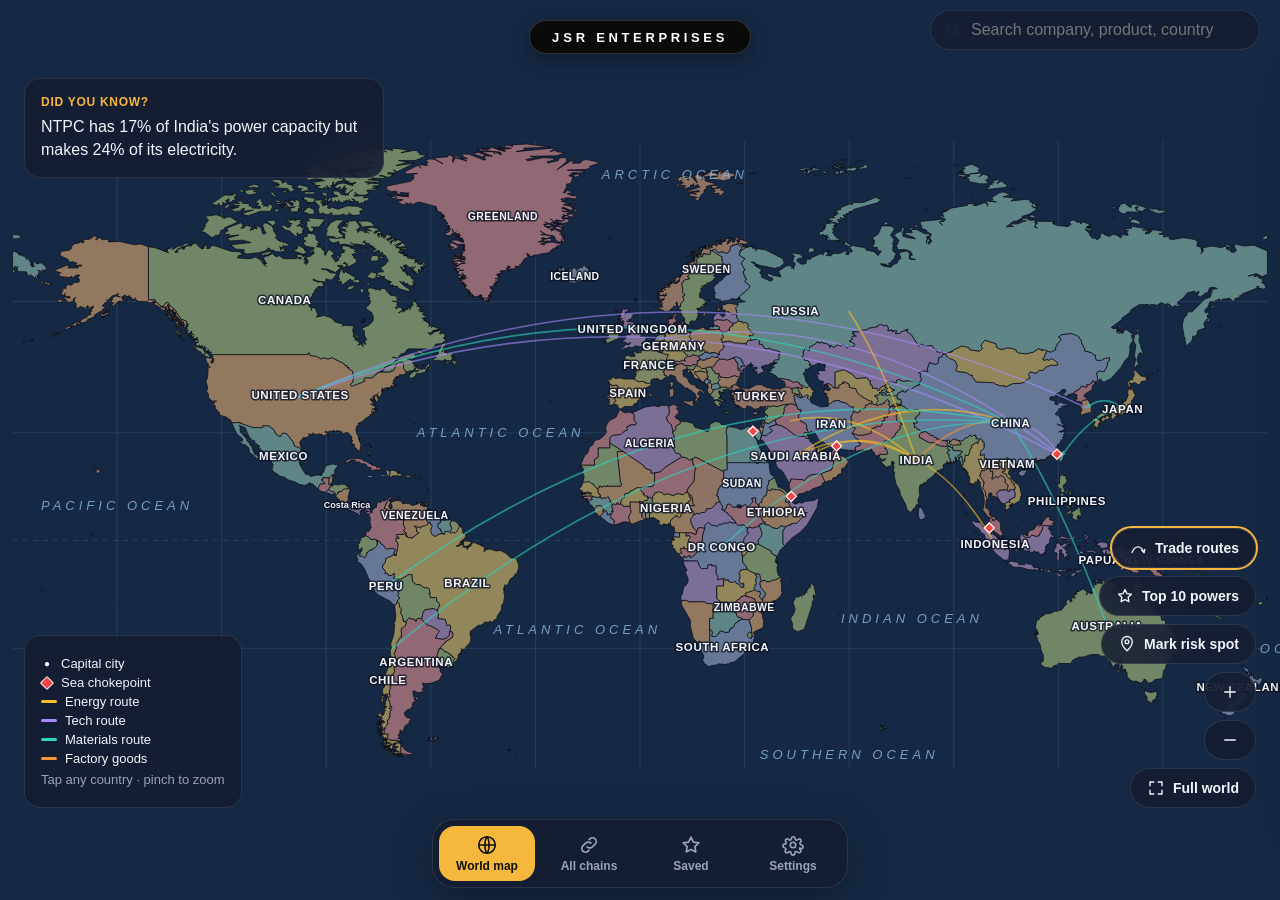
==== commit 6badb4c9: "Update app source from new zip, keep earlier fixes and smooth map Co-Authored-By: Claude Opus 5.5 <n" ====
--- a/index.html
+++ b/index.html
@@ -80,16 +80,15 @@
 #world{background:var(--sea)}
 :root{--sea:color-mix(in srgb,#3B82C4 22%,var(--bg));--seaTxt:color-mix(in srgb,#7DB8E8 80%,var(--text));--border:color-mix(in srgb,var(--bg) 70%,#000)}
 html.light{--sea:#CFE6F6;--seaTxt:#3C7FB8;--border:rgba(255,255,255,.95)}
-#worldSvg{position:absolute;inset:0;width:100%;height:100%;touch-action:none;--k:1}
+#worldSvg{position:absolute;inset:0;width:100%;height:100%;touch-action:none;--k:1;transform-origin:0 0;will-change:transform;user-select:none;-webkit-user-select:none;-webkit-touch-callout:none}
 #worldSvg .sea{fill:var(--sea)}
-.grat path{pointer-events:none;fill:none;stroke:color-mix(in srgb,var(--seaTxt) 22%,transparent);stroke-width:.6px;vector-effect:non-scaling-stroke}
+.grat path{pointer-events:none;fill:none;stroke:color-mix(in srgb,var(--seaTxt) 22%,transparent);stroke-width:calc(var(--k) * .6px)}
 .grat path.eq{stroke-dasharray:4 4}
-.ctry{--mc:#E7D3A4;fill:color-mix(in srgb,var(--mc) 58%,var(--bg));stroke:var(--border);stroke-width:.7px;vector-effect:non-scaling-stroke;stroke-linejoin:round;cursor:pointer;transition:opacity .4s, fill .4s}
+.ctry{--mc:#E7D3A4;fill:color-mix(in srgb,var(--mc) 58%,var(--bg));stroke:var(--border);stroke-width:calc(var(--k) * .7px);stroke-linejoin:round;cursor:pointer}
 html.light .ctry{fill:var(--mc)}
 .ctry.m1{--mc:#F2C48D}.ctry.m2{--mc:#B9DB9B}.ctry.m3{--mc:#F1A9B0}.ctry.m4{--mc:#A9C3EE}.ctry.m5{--mc:#F4DD84}.ctry.m6{--mc:#CDB4EA}.ctry.m7{--mc:#9ED9CF}.ctry.m8{--mc:#EDB996}.ctry.m9{--mc:#D3DB97}
-.ctry:hover{filter:brightness(1.08)}
 .ctry.dim{opacity:.35}
-.ctry.sel{stroke:var(--accent);stroke-width:2.2px;opacity:1}
+.ctry.sel{stroke:var(--accent);stroke-width:calc(var(--k) * 2.2px);opacity:1}
 svg.power .ctry{fill:color-mix(in srgb,var(--text) 10%,var(--bg))}
 svg.power .ctry.pw-tech{fill:#7C5CFF}svg.power .ctry.pw-energy{fill:#F59E0B}svg.power .ctry.pw-materials{fill:#14B8A6}svg.power .ctry.pw-factory{fill:#EF6A3A}svg.power .ctry.pw-mix{fill:#E9B43C}
 .cl,.capTxt,.seaTxt,.spotTxt{pointer-events:none;paint-order:stroke;stroke-linejoin:round;font-family:inherit}
@@ -108,8 +107,7 @@
 .seaTxt.r2{font-size:calc(var(--k) * 9.5px)}
 .seaTxt.r3{font-size:calc(var(--k) * 9px)}
 .hd{display:none}
-.route{pointer-events:none;fill:none;stroke-width:calc(var(--k) * 2px);stroke-dasharray:1.6 1.8;opacity:.9;stroke-linecap:round}
-@media (prefers-reduced-motion:no-preference){ .route{animation:flow 2.2s linear infinite} }
+.route{pointer-events:none;fill:none;stroke-width:calc(var(--k) * 1.6px);opacity:.6;stroke-linecap:round}
 @keyframes flow{to{stroke-dashoffset:-6.8}}
 .spot{cursor:pointer}
 .spot .hit{fill:transparent}
@@ -120,7 +118,6 @@
 .spotTxt{font-size:11px;font-weight:700;fill:var(--text);stroke:var(--bg);stroke-width:3px}
 .risk circle.c{fill:var(--weak)}
 .risk circle.h{fill:var(--weak);opacity:.3}
-@media (prefers-reduced-motion:no-preference){ .spot .h{animation:pulse 2s ease-out infinite;transform-box:fill-box;transform-origin:center} }
 @keyframes pulse{0%{transform:scale(.7);opacity:.7}100%{transform:scale(2.4);opacity:0}}
 .depArrow{pointer-events:none;fill:none;stroke:var(--accent);stroke-width:calc(var(--k) * 2.2px);stroke-dasharray:300;stroke-dashoffset:300;animation:draw 1.2s ease forwards}
 @keyframes draw{to{stroke-dashoffset:0}}
@@ -265,8 +262,8 @@
 .empty{padding:40px;text-align:center;color:var(--muted)}
 
 svg.far .choke .spotTxt{display:none}
-body.sideOpen #worldTools{right:444px}
-#worldTools{transition:right .45s cubic-bezier(.2,.8,.2,1)}
+body.sideOpen #worldTools{transform:translateX(-420px)}
+#worldTools{transition:transform .45s cubic-bezier(.2,.8,.2,1)}
 </style>
 </head>
 <body>
@@ -554,7 +551,7 @@
       { id: "infineon", lv: "fab", n: "Infineon", c: "DE", l: true, x: "XETRA: IFX", r: "fab",
         d: "Germany's biggest chipmaker — power chips and car chips.",
         w: "Cars and EVs need its power chips; shortages hit car output.",
-        rev: RV("~€15B", "FY2024"), mc: "Large", cu: "Bosch, Tesla, VW, Toyota", su: "Wafers, TSMC (some)", needs: ["siltronic", "amat", "tsmc"], alt: ["st", "nxp"] },
+        rev: RV("~€15B", "FY2024"), mc: "Large", cu: "Bosch, Tesla, VW, Toyota", su: "Wafers, TSMC (some)", needs: ["siltronic", "amat", "tsmc"], alt: ["nxp"] },
       { id: "nxp", lv: "fab", n: "NXP Semiconductors", c: "NL", l: true, x: "NASDAQ: NXPI", r: "fab",
         d: "Dutch car-chip leader (microcontrollers, radar, car networks).",
         w: "VW turned to NXP as a supplier after the Nexperia crisis.",
@@ -1243,7 +1240,7 @@
 (window.SC_CHAIN_LIST || []).forEach(function (c) { if (window.SC_CHAINS[c.id]) c.ready = true; });
 })();
 
-window.SC_WORLD={"W":1000.0,"H":500.87,"S":159.15494309189535,"Y0":2.0016178935776012,"lat0":84.0,"lat1":-58.0,"countries":[{"a2":"RU","a3":"RUS","n":"Russia","d":"M743.9 169.8l-1.1 0.3l-0.2 0l-0.2 -0.4l-0.7 -0.2l-0.3 -0.3l0.1 -0.2l-0.3 -0.2l0 -0.2l-0.7 -0.3l0.5 -0.4l0 -0.3l-0.4 -0.1l-0.4 0.5l-0.6 0.3l-0.2 0.4l-0.3 -0.2l-0.4 0.2l0 -0.3l-0.7 0l-0.2 -0.2l-1.1 0.1l-0.4 -1l-0.3 -0.2l0 -0.3l0.2 0l-0.1 -0.3l-0.4 0l-1.1 -0.6l-0.3 0.1l-0.3 -0.2l-0.2 -0.6l0.1 -0.3l-0.3 -0.4l-0.3 -0.2l-0.1 -0.4l-0.4 -0.3l-1 -0.4l-0.9 0l-0.4 0.4l-0.7 -0.1l-0.2 0.4l-0.5 0.3l-0.4 -0.1l-0.5 0.1l-1.1 -0.3l-0.2 0.2l-0.6 0l-0.1 -0.1l0.1 -0.2l-0.2 -0.5l-1 0l0.3 -0.8l-0.3 0l-0.3 -0.2l-0.1 -0.2l-0.1 0.1l-0.5 -0.2l-0.2 0.4l-0.5 0.1l0 0.3l0.1 0.2l-0.1 0.3l-0.7 0.3l-0.1 0.2l-0.3 -0.1l0.2 0.4l-0.2 -0.1l-2.7 -4.5l-3.3 -4.8l-0.7 -0.7l-3.1 -2l-0.3 -0.7l0.8 0.1l0.4 -0.6l0 -0.2l-0.2 -0.1l0.4 -0.2l0 -0.1l-0.6 0.1l-0.2 0.3l-0.4 0.1l-0.6 -0.1l-0.2 0.2l0 0.2l-1.5 0.6l-0.6 0l-0.2 0.1l0.2 0.3l-1.1 0.7l-0.7 -0.1l-0.4 0.5l-0.5 0.1l0 0.4l-0.2 0.4l-0.3 -0.2l-0.1 -0.3l-0.4 0.1l-0.1 -0.2l-0.4 -0.1l-0.7 0.1l-0.7 0.7l-0.2 -0.1l0.2 -0.2l-0.5 -0.2l0 -0.4l0.2 -0.1l0.1 -0.4l0.3 0l-0.1 -0.1l0.1 -0.2l0.7 0l0.1 -0.7l-0.4 0l-0.2 0.4l-0.3 -0.1l-0.1 0.2l-0.8 -0.2l-0.4 -0.5l-0.9 -0.1l-0.3 0.3l0.4 0.1l0.1 0.3l-0.4 -0.1l-0.4 0.3l0.1 -0.4l-0.2 -0.3l0.3 -0.2l-0.5 -0.2l0.1 -0.2l-0.4 -0.4l-0.4 -0.1l0.2 0.2l-0.1 0.4l0.3 0.1l-0.1 0.2l-0.4 -0.4l-0.7 0l-0.1 0.4l-0.2 0.1l-0.5 0l0 -0.3l-0.4 0l-0.4 0.3l-0.4 -0.3l0.1 -0.3l-0.3 -0.1l0.7 -0.1l-0.2 -0.9l0.4 -0.4l-0.2 -0.2l-0.6 -0.2l-0.1 -0.5l0.1 -0.7l-0.6 -0.6l0.1 -0.2l-1 0l-0.2 0.3l-0.5 0.3l-0.7 -0.3l-0.8 -0.5l-0.9 -0.2l-0.4 0.2l-0.2 -0.2l-0.5 -0.2l0.1 0.6l-0.8 -0.3l-0.2 0.6l-1.2 0.1l0.3 0.4l-0.3 0.5l-0.8 -0.1l-0.5 0.4l-1.1 0l-0.3 0.3l-3.4 0.7l-0.2 -0.4l-0.5 0.4l-0.8 -0.1l0 0.3l-0.7 0.2l0 0.7l-0.3 0l-0.5 -0.3l-0.5 0.3l-0.4 -0.2l-1.6 0.2l0 0.4l-0.3 0.1l-0.5 -0.2l-1 0.3l-0.6 -0.1l-0.2 0.4l-1.4 0.1l-0.1 0.7l-0.4 -0.2l0.2 -0.2l-0.1 -0.2l-1.2 0.1l0 0.3l-0.4 -0.1l-0.2 -0.2l-0.4 0.1l-0.1 0.1l-0.7 -0.4l-0.4 0.2l0 0.4l-0.2 -0.2l-0.4 0.1l0 0.2l0.3 0l0.3 0.3l-0.5 0.6l-0.4 0l1.1 0.4l0.6 -0.2l0.2 0.3l-0.4 0.3l-0.5 -0.3l-0.3 0.5l0.1 0.3l1 0.3l0.3 -0.1l0.4 0.3l0.8 0.1l0.1 0.3l0 0.2l-0.4 0.3l-0.4 -0.2l-0.6 0.1l-0.4 -0.3l-1.3 0.2l0.2 0.2l-1 0.7l-0.1 0.2l0.4 0.2l0 0.4l0.4 0.1l0.3 0.6l-1.1 0.7l-0.7 0.1l-0.6 0.5l-0.5 0l-0.1 0.1l0.2 0.4l0.3 -0.1l0.8 0.3l0.1 0.1l-0.3 0.3l0 0.1l0.4 0.2l1.2 0l0 0.2l0.2 0.3l1.3 0.2l0.2 0.5l0.3 0.1l-0.4 0.2l-0.3 1.4l-0.1 0.1l-1.8 0.5l-1.2 -0.1l-0.3 -0.2l-0.2 -0.4l-0.3 0l-0.1 0.1l-0.2 0.5l-0.2 0.4l-0.9 0.4l-0.2 -0.3l0.4 -0.1l-0.4 -0.2l-0.5 0l-0.2 -0.1l-0.7 -0.1l-0.5 -0.4l-0.2 0l-0.1 -0.3l-0.3 -0.1l0.2 -0.4l-0.6 -0.2l-0.2 -0.3l-0.4 0.3l-1.1 -0.2l-0.2 0.8l-0.4 -0.1l-0.3 0.3l-0.3 -0.2l-0.5 -0.7l-1.3 0.1l0 0.4l-0.6 -0.4l-0.5 0.7l-0.4 -0.1l-0.2 0.7l-1.2 0.7l-0.5 -0.5l-0.5 0l-0.6 -0.5l-0.1 -0.3l-1.1 -0.6l-0.3 0.1l0 0.2l-0.1 0.1l0.4 0.2l0.1 1l-0.5 0.3l-0.3 -0.4l0.2 -0.8l-0.5 -0.2l-0.4 -0.3l-0.1 -0.4l-0.5 -0.3l-0.7 -0.2l-0.2 -0.2l0 -0.4l-0.5 -0.3l-0.7 -0.2l-0.6 0.3l-0.5 -0.2l-0.6 0.2l-0.7 -1.2l-0.6 0.4l-0.6 0l-0.3 0.3l0 0.3l-0.2 0.2l-0.3 -0.3l-0.4 0.2l-0.4 0l-0.2 -0.2l0.4 -0.1l0 -0.3l-0.4 -0.2l-0.8 0l-0.5 -0.3l0.1 0.6l-0.3 0.2l0 -0.2l-0.3 -0.1l-0.2 0.3l0.1 0.3l-0.5 0.2l-0.1 0.4l-0.9 0.3l-0.6 0.5l-1 -0.1l-0.2 0.6l0.2 0.3l-0.2 0.2l-0.6 0.1l-0.9 0.7l-0.7 -0.1l0.3 0.2l0.3 1.7l0.3 0.1l0 0.2l-0.3 0.3l-1 0.5l-0.5 -0.2l-0.5 -0.9l-0.7 -0.8l-0.6 -0.5l-0.3 0.2l-0.5 0.5l0.1 0.1l-0.2 0.2l0.2 0.3l-0.1 0.2l-1.1 0.8l-0.4 1.8l0.6 0.3l0.2 0.4l-0.3 0.5l-0.5 0.3l-0.8 1.8l1.7 0.5l0 0.6l0.3 0.1l-0.4 0.3l0.3 0.4l-0.1 0.2l0.7 0.5l0.1 -0.6l0.7 0.3l1.1 0l0.3 0.2l0.7 0.9l0.3 0.1l0.5 1.1l0.8 1.2l-0.2 0.2l-0.4 0.1l-0.3 -0.3l-0.3 0l-0.3 0.4l0.2 0.1l0 0.2l1.1 0.3l1.1 0.8l-0.4 -0.1l-0.1 -0.2l-0.2 0.3l0.1 0l0 0.3l-0.2 -0.1l-0.3 0.2l0 0.2l-0.1 -0.2l0 0.1l-0.1 -0.1l0.1 0.2l-0.3 -0.2l0.1 0.3l-0.3 -0.3l-0.2 0.2l0.3 0.2l-0.2 0.2l0.2 0l0.1 0.4l-0.2 0.1l0 -0.2l-0.4 -0.3l-0.6 0.3l0.1 0.1l-0.3 0l-0.2 0.3l0.1 0.2l-0.4 -0.2l-0.2 0.2l-0.5 -0.1l-0.1 0.4l-0.2 -0.3l-0.5 -0.2l0.2 0.2l0.1 0.5l-0.3 -0.4l-0.3 -0.1l0.2 0l-0.4 -0.2l0.5 0.7l0 0.1l-0.2 -0.2l0.2 0.3l-0.2 0.2l-0.3 0.1l0.2 0.1l-0.2 0.3l0 0.4l-0.2 0l-0.3 0.7l-0.1 0.2l-0.2 -0.1l0 0.6l-0.3 -0.5l0.1 0.3l-0.2 0.2l-0.6 0.4l0 0.4l-0.1 0l0.2 0.5l0.7 0.1l0.3 0.5l0.3 0l0.6 1.2l0 0.2l0.2 0.1l-0.4 0.6l0 -0.1l0.1 0.4l0.1 -0.1l0.3 -1.1l0.1 -0.1l0.3 0.1l-0.3 0.3l-0.3 1.1l0 0.5l0.2 -0.1l0.1 0.1l-0.3 0.3l-0.1 0.7l0.7 0.5l0.1 0.7l0.4 0.2l0.6 0.8l0.8 1.4l0.5 0.3l-0.5 0.9l-0.9 0.4l-0.5 0.8l-0.9 0l-0.8 -0.3l-0.4 -0.8l-0.3 -0.1l-0.3 -0.5l-0.4 -0.2l-0.1 -0.2l-0.4 0.2l-0.2 -0.3l-0.8 -0.4l-0.8 -0.1l-0.2 -0.3l-0.6 -0.3l0.2 -0.8l-0.1 -0.2l-1 -0.1l-0.6 -0.6l-0.2 0.1l-0.5 -0.3l-0.2 0.5l-0.3 -0.3l-0.5 -0.1l-0.6 0.1l-0.2 0.3l-0.7 0.2l-0.6 -0.2l0.2 -0.4l-1.8 -0.7l-0.5 -0.3l0 -0.2l-0.4 -0.2l-0.6 0.1l-0.7 -0.4l-0.9 0.2l-1.3 -0.1l-0.6 -0.4l-1 -0.1l-1 -0.6l-0.3 0.1l-0.8 -0.2l-0.5 0.1l-0.3 0.5l-1.8 -1.7l-1.5 -1.3l-1.5 -0.4l-0.5 -0.6l-0.2 0l-0.6 -0.5l0.1 0.3l-0.8 -0.1l-0.4 -0.3l-0.2 -0.6l-0.3 -0.2l-1 -0.5l-0.4 0.1l-0.3 -0.3l1.1 -0.3l-0.1 -0.2l-0.4 0.1l-0.1 -0.2l0.1 0.1l0.2 -0.1l-0.2 -0.1l-0.3 0.2l0.1 -0.2l0.3 -0.2l0.9 0.4l-0.2 0.3l0.7 -0.1l-0.5 -0.2l0.6 0.1l0.4 -0.2l0 0.1l0.2 0l0 0.1l0.1 -0.1l0.3 0.1l-0.1 -0.1l0.2 -0.3l-0.1 0.1l-0.1 -0.2l0.1 0l-0.1 -0.1l0 -0.3l-0.2 -0.1l0.1 0.3l-0.1 0.3l-0.1 -0.1l0 -0.7l0.1 -0.1l0.2 0.2l-0.1 -0.2l0.5 -0.3l0.3 -0.9l0.4 -0.1l-0.2 0.1l0.2 0l-0.1 0.2l0.1 0.1l-0.2 0.4l0.1 0l0.3 -1l0.2 -0.1l0.5 0.3l0.4 0.1l0 -0.3l-0.7 -0.4l-0.5 -0.5l-0.4 -0.1l0 0.1l-0.2 -0.2l-0.5 -0.9l0.7 0.2l0.8 -0.4l0.1 0.2l0.8 0.1l0 -0.1l-0.2 -0.2l-0.4 0.1l0.2 -0.5l1 -0.1l0.7 -0.5l0.6 0l0.1 -0.2l0.2 -0.1l-0.3 0.1l0 -0.6l-0.5 -0.1l-0.4 0.1l-0.1 0.2l-1.1 0.3l-0.1 -0.1l0.2 -0.3l0.6 -0.1l0.1 -0.1l-0.7 0.2l-0.4 0.3l-0.5 0.1l-0.1 -0.3l0.3 -0.3l-0.3 -0.1l0.3 -1l1.2 -0.3l0.3 -0.6l2.5 0.1l0.1 -0.5l-0.1 -0.2l0.3 -0.1l0 -0.3l0.4 -0.5l-0.5 -0.1l0.3 -0.3l-0.2 -0.7l-0.6 0l0.4 -0.8l0.5 0l0.3 -0.2l-0.9 -0.1l-0.2 -0.3l0 -0.2l0.7 -0.1l0.1 -0.3l0.5 -0.4l0.1 -0.3l-0.4 -0.6l0.3 -0.3l-0.4 -0.1l-0.5 0.2l-0.5 -0.2l-0.2 -0.4l-0.8 -0.1l-0.3 -0.5l-0.6 0.3l-0.7 -0.4l-0.1 -0.2l-0.9 0l-0.1 -0.3l-0.4 0l0 0.4l-0.4 0.2l-0.3 -0.4l-0.5 -0.3l-0.4 -0.4l0 -0.4l-0.3 -0.1l-0.2 -0.4l-1.5 0.4l-0.7 0.4l-0.6 -0.3l-0.4 0.1l-0.4 -0.5l-0.8 0l-0.3 0.2l-0.3 0l-0.2 -0.3l-0.3 -0.2l-0.1 -0.5l0.2 -0.1l-0.3 -0.9l-0.2 -0.2l0 -0.1l0.2 -0.2l-0.6 -0.1l-0.2 -0.5l-1.1 0.1l-0.2 -0.2l-1.1 -0.1l0.3 -0.3l-0.3 -0.2l0.1 -0.5l-0.4 -0.5l0.8 -0.2l0.1 -0.2l-0.9 -0.7l-0.1 -0.7l-0.7 -0.8l-0.8 0.3l-0.1 -0.3l-0.8 0l-0.8 0.5l-1.4 -0.4l-0.1 0.1l0 0.2l-0.4 0.7l-0.9 0.1l-0.1 -0.2l-0.3 0l-0.2 -0.4l0.1 -0.2l-0.4 -0.2l0.1 -0.2l-0.2 -0.6l0.3 -0.1l-0.5 -0.5l0.3 -0.2l0 -0.2l-0.9 -0.8l0.3 -0.3l0.2 -0.4l0.9 0l0.1 0.3l0.4 0.1l0.7 -0.1l0.7 -0.4l0.1 -0.2l0 -0.1l0.7 -0.1l-0.1 -0.5l-0.7 -0.4l-0.1 -0.3l0.3 -0.1l-0.2 -0.2l-1 -0.3l-0.9 0l0.2 -0.6l0 -0.4l-1.4 -0.6l-0.3 -0.9l-0.4 -0.2l0.3 -0.5l-1.1 -0.6l0.1 -0.5l0.3 -0.1l0 -0.3l0.2 0l-0.1 -0.5l-0.5 -0.5l0.4 -0.4l-0.1 -0.8l-0.4 0l-0.8 -0.8l-0.7 -0.2l-0.3 0.1l-0.5 -0.1l-0.3 0.3l-0.3 0l-0.6 0.3l-0.4 -0.3l0.1 -0.4l0.2 -0.1l-0.2 -0.2l-1 -0.3l-0.6 0.4l-0.3 -0.1l-0.2 -0.5l-0.6 0l-0.3 0.1l-0.4 -0.3l0.2 -0.6l-0.2 -0.6l-0.2 -0.3l0.1 -0.1l-0.3 -0.2l-0.1 -0.4l-0.3 -0.2l0.1 -0.3l-0.3 -0.2l-0.5 0.1l0.4 -0.8l-0.2 -0.3l0.4 -0.2l0 -0.5l-0.9 -0.6l0.1 -0.3l-0.5 0l-0.1 -0.2l0.2 -0.2l0 -0.3l0.3 -0.1l0 -0.2l0.1 -0.1l0 -0.1l0.7 -0.2l-0.4 -0.2l0 -0.7l-0.4 -0.5l0 -0.4l0.1 -0.3l-0.4 -1.5l0.2 -0.5l0.7 -0.5l0.5 -1.1l0.8 -0.4l-0.5 -0.5l0.2 -0.4l-0.2 -0.4l0 -0.3l0.3 -0.2l0.3 0.5l0.4 0.1l0.3 -0.8l1 0.3l0.4 -0.2l0.2 -0.2l-0.2 -0.2l0.5 -0.3l2.8 0.5l0.2 -0.4l-0.8 -0.2l-0.3 -0.6l-0.4 -0.1l-1.8 0l-0.7 -0.8l-0.1 0.2l-0.4 -0.2l-0.5 -0.7l0.7 0.4l-0.1 -0.9l0.2 -0.1l-0.1 -0.2l-0.8 0.3l-0.5 0.5l-1.2 0l1.9 -1.6l0.4 -0.1l0.5 -0.6l1.1 -0.6l4 -4.1l0.8 -0.4l0.9 -0.9l0.9 -1.8l-0.9 -0.8l-0.1 -0.5l-2.1 -1.1l-1.3 -1.2l0.6 -0.2l1 -1.1l0.1 -0.2l-0.2 -0.4l0.1 -0.2l-1.5 -0.8l0.1 -0.4l-0.3 -0.4l0.6 -0.3l-0.1 -0.6l-1 -0.1l-0.4 -0.5l-0.1 -0.6l0.7 -0.4l-0.1 0l0.1 -0.4l-0.7 -0.1l0.4 -0.4l0 -0.8l0.3 -0.3l-0.4 -0.3l1.1 -0.1l0 -0.3l-0.5 -1.8l-0.7 -0.8l-0.4 -1l-1.3 -1.9l0.1 -0.4l1.2 -1.4l1.1 -1l0.3 -0.9l-1 -0.6l-0.9 -1.2l-1.8 -0.5l-0.7 -1.6l1 -1.6l-1.1 -0.3l2 -0.7l0.3 -0.3l0.4 -0.9l1.6 -0.4l0.8 -0.8l-0.1 -0.3l-0.2 -0.2l1.1 0.5l1 0l0.1 -0.7l-0.2 -0.6l1.5 0.4l-0.2 0.5l0.4 -0.4l1 0.1l-0.3 -0.3l0.1 -0.6l1 0.3l-0.5 -0.6l0.1 -0.2l1.8 0.9l1.4 0.2l0 0.4l-0.7 0.4l-1.9 -0.4l0 -0.3l-0.1 -0.2l-0.1 0.4l-0.4 0.1l0.2 0.1l-0.1 0.4l1.1 -0.1l0.1 0.1l-0.1 0.1l0.3 0.1l-0.7 0.5l0.8 -0.5l0.9 0.1l-0.3 0.4l0.9 -0.3l-0.8 0.9l0.5 -0.5l0.9 -0.3l0.6 0.1l-0.4 0.6l-0.4 0.2l0.6 -0.1l-0.4 0.3l0.7 0.1l-1.4 0.6l-0.1 0.2l0 0.4l0.1 -0.5l1.1 -0.2l0.4 -0.4l0 -0.6l0.4 -0.1l0 0.1l0.4 0l-0.1 -0.1l1.6 0.1l1.6 0.4l-0.1 0.2l0.9 -0.1l-0.3 -0.3l2.2 0.5l4.8 2.2l1 1l0.8 0.3l0.1 0.2l0 0.3l1.1 0.3l-0.7 -0.4l0.3 -0.1l2.7 1.5l0.7 0.1l-0.4 -0.6l0.2 0.1l0.4 0.2l0.2 0.5l1.2 0.6l-0.3 0.2l0.4 0.4l0.5 -0.3l0.4 0.4l0.4 0l0.3 0.3l-0.1 1l0.4 0.2l-0.1 0.8l0.6 0.1l0 0.3l0.2 0.2l-0.2 0.2l0.1 0.3l-0.3 0.1l0.1 0.2l-0.3 0.7l-1.2 0.9l-0.5 0.7l-1.4 0.8l-2 0.7l-2.2 0.4l-2.5 -0.4l-2.1 -0.7l-3.7 -0.5l-2.1 -1l-0.9 0.3l-0.4 -0.4l0.5 -0.1l-1.2 -0.1l0.2 -0.3l-0.1 -0.2l-0.2 0.4l-0.3 0l-0.3 0l-0.7 -0.6l0 0.2l-0.2 -0.1l0.3 0.2l-0.3 -0.1l0.2 0.2l-0.3 -0.1l0.2 0.1l-0.1 0.1l-1.2 -0.7l-0.8 -0.7l0.1 -0.2l0.3 -0.2l-1.5 -0.3l-1.5 0.1l1.1 0.1l0.3 0.2l-0.1 0.1l0.6 0.3l-0.1 0.2l-0.3 0l0.3 0.1l-0.2 0.2l1.3 0.5l0 0.2l-0.4 0l1.5 0.4l-0.5 0l-0.1 0.2l-0.6 0l0.1 0.2l1 -0.2l0.8 0.3l-1 -0.2l-0.7 0.3l0.8 -0.1l0.8 0.4l0.3 -0.2l-0.1 0.2l0.4 0.1l-0.6 0.1l0.4 0.3l-1 0.1l0.8 0l0.9 0.5l0.5 -0.1l0.2 0.3l1.1 0.4l0.5 0.5l-0.2 0.1l0.1 0.1l0 0.1l0.4 0.1l-0.1 0.2l0.2 0.1l0 0.2l0.2 0.3l-0.2 0.1l-0.5 -0.5l0 0.4l0.1 0l-0.1 0.1l0.2 0.5l-0.4 0.5l0.1 0.1l-0.4 0l0 0.2l-0.6 0.1l0.4 0.1l0.1 0.4l0.4 0.2l-0.1 0l0.2 0.2l-0.1 0.1l0.1 0.2l0.3 0.1l-0.1 0.2l0.2 0.1l-0.3 0.2l0.7 0.6l-0.6 0.4l0.7 0.1l-0.4 0.2l0.4 0.4l-0.7 0.3l0.7 0.2l-0.1 0.2l0.2 0.1l0.8 0.3l0.1 0.3l0.7 -0.1l0 -0.1l-0.1 -0.3l0.7 0.3l0.4 0.6l0.3 0l0.4 0.3l0 0.3l0.2 0.3l1.2 0.4l1.3 0.1l0.3 0.3l0.4 0.2l0.5 -0.2l0.1 -0.3l0.9 -0.2l0.3 -0.3l-0.1 -0.6l-0.4 -0.4l0.3 -0.3l-0.3 -0.2l0.1 -0.1l-0.3 0l-0.2 -0.3l-0.4 0.3l-0.8 0.1l-0.6 -0.2l-1 -1.3l-0.5 -0.2l-0.2 -0.5l0.2 0l-0.4 -0.4l0.6 0.1l0.4 -0.3l0.2 -0.5l-0.1 -0.3l1.1 0l1.2 0.5l0.4 0.5l0.7 0.3l0.9 0.1l0.1 0.3l-1 -0.1l0 0.2l0.2 0.2l-0.2 0.3l0.8 -0.6l0.4 0.1l0 -0.1l-0.2 -0.1l0.1 -0.1l2.5 0.8l0.6 0.4l1 -0.3l-0.4 0.1l0.2 -0.4l0.9 0.5l0.9 0.1l-0.2 -0.9l0.2 -0.1l-0.2 -0.2l-0.4 -0.9l-0.5 -0.3l-1 -1.3l-0.1 -0.4l0.1 -0.4l2 -1.2l0.7 -0.8l1.7 -0.4l0.9 -0.5l1.4 -1.6l1.4 0.3l0 0.1l-0.3 0.2l2.1 -0.2l0.2 0.4l0.5 0.1l0.4 0.4l-1.1 0.6l0.1 0.3l0.3 0l0.2 0.3l0 -0.3l-0.4 -0.1l0.1 -0.1l1.2 -0.4l0.5 0.4l0 0.4l0.4 0.6l-0.1 -0.5l0.1 -0.5l-0.2 -0.3l0 -0.5l0.4 -0.9l0.3 -0.2l0.1 -0.6l0.5 -0.2l-0.6 -0.5l0.3 -0.2l0.2 -0.5l-0.6 -0.6l0.2 -0.2l-1.6 -0.4l-0.1 -0.4l0.7 -1.9l0.3 0l-0.2 -0.2l0.2 -0.4l-0.1 -0.4l0.5 -0.2l-0.4 0l0.2 -0.3l-0.2 0l0.8 -0.4l-0.7 0.2l0.2 -1.3l-2.6 -1.5l-0.1 -0.2l0.1 -0.1l1.9 0.6l4.4 0.2l1 0.3l0.3 0.6l1.4 0.9l-0.2 0.1l0.2 0l0 0.5l0.4 0.6l0 0.3l-3.7 0.4l-0.2 0.2l0.2 0.1l-0.1 0.4l-0.8 0.3l-0.3 0.4l0 0.3l0.4 0.4l1.4 0.6l0.7 1.2l0.5 0.3l1.6 -0.1l0 0.1l-0.5 0.5l0.5 -0.4l2.3 -0.5l0.5 0.3l0 -0.4l0.4 -0.4l0 -0.4l-0.1 -0.4l0.2 -0.2l0 -0.4l0.5 -0.5l-0.4 -0.6l0.1 -0.2l0.6 -0.2l0.1 0.1l0 0.2l0.4 -0.4l0.7 0l0.6 -0.2l1.1 0.4l-0.9 -0.5l0 -0.5l-0.5 -0.4l0.7 0.3l0.8 0l2.3 -1.1l-0.3 0.4l0.4 -0.2l2.2 -1.6l0.7 0.2l3.1 -1.2l0.1 0.2l-0.4 0.3l0.8 0.1l-0.6 0.4l0.3 0.3l0.5 -0.1l0.9 -0.6l-0.7 -0.6l0.4 -0.3l-0.6 0.3l-0.4 0l0.2 -0.2l2.5 -1.2l1.8 -0.4l1.8 -0.1l-2.6 0.4l0.2 0.2l0.2 0l-0.2 -0.1l0.1 -0.1l0.9 0.3l-0.5 0.2l-0.1 0.5l-0.3 0.2l0.5 0.7l0.1 0.5l-0.3 0.3l-0.6 -0.3l-0.1 0l0.3 0.4l-1 -0.1l-0.3 0.4l0.3 0.1l1.9 0.1l0.5 -0.5l0.1 0l-0.1 0.4l0.2 0.1l0.7 -0.4l0.5 0.6l0.4 0l0.3 -0.4l-0.2 -0.3l0.1 0l0.1 -0.4l1.3 -0.8l0.8 0l0.8 -0.4l1.5 0.1l-0.1 0.2l0.4 -0.2l0.6 0.3l1.3 0l0.8 -0.8l0.9 -0.1l0.2 -0.2l-0.1 -0.2l0.6 -0.2l0.2 0l-0.1 0.2l0.5 0.4l-0.2 0.1l0.3 0l-0.4 -0.3l0 -0.5l1.7 -0.5l0.9 0l-0.9 0.3l0.6 0.2l0.9 0.7l-0.1 0.3l-0.6 0l-0.4 0.4l0.2 0.4l-0.1 0.5l1.7 0.4l0.5 -0.2l0.3 -0.4l-0.1 -0.3l-0.5 -0.5l0.1 -0.3l1.9 -0.1l0.9 -0.9l0.5 0l-0.2 -0.1l0.1 -0.4l-0.1 -0.6l-0.4 -0.2l-0.1 0l-0.1 0.3l-0.3 -0.1l0 -0.6l-0.1 -0.3l-1.1 -1.3l0.2 -0.4l1.2 -0.1l-0.1 -0.2l0.3 -0.1l-0.1 -0.4l0.6 -0.2l2.4 0.5l4.5 0.4l2 0.6l2.5 1.2l-0.5 0.1l-0.1 0.7l0.4 -0.2l-0.1 -0.3l0.4 -0.1l1 0.5l1.3 0.2l-0.6 0l0.1 0.2l3.9 1.1l0.1 0.1l-0.3 0.2l0.5 0.4l1 0.5l0.6 0.7l1 0.2l0.3 0.4l-0.2 0.5l0.2 0l0.1 0.2l1 -0.6l-0.3 -0.2l1.1 -1.3l0.2 -0.8l0.3 -0.4l-0.5 -0.1l0.8 -0.3l-1.5 0.2l-0.6 -0.3l-1.2 -1.6l0.2 -0.4l0 -0.8l-0.2 0.1l0 0.2l-0.6 -0.1l-0.5 -0.4l-1.7 -0.5l-0.2 0.1l0.1 0.1l-0.4 0.1l0.3 0.5l-0.5 -0.2l0 -0.9l0.3 -1.3l0.3 -0.2l0 0.5l0.4 -0.1l0.5 -0.6l-0.1 0l0 -0.4l-0.1 0.2l-0.4 -0.4l0.2 -0.8l0.3 -0.2l0 -0.3l-0.2 -0.2l0.3 -1.2l-0.2 -0.3l-0.3 -0.1l-1.3 0.4l-0.2 -0.6l0.8 -1l-0.2 -0.1l-0.2 0.2l0.1 0.2l-0.2 0.1l-0.2 -0.3l0.5 -0.5l0.3 -0.7l1.8 -0.6l1 -0.6l0.9 -0.8l0.3 0l-0.2 -0.2l0.5 -0.5l0.5 -1.1l0.5 -1.5l0.1 -0.8l0.1 -0.1l-0.1 -0.2l0.3 -0.7l0.2 0l-0.2 -0.2l0.7 -0.5l0.3 -0.8l1.2 -0.1l0 0.2l-0.6 0.1l0.1 0.2l5.5 -0.2l1.2 0.3l-0.5 0.2l0.2 0.1l0.7 -0.2l1.9 0.7l-0.3 0l0.2 0.2l-0.2 0.3l0.3 0.4l-0.1 0.6l0.2 0.7l-0.8 1.2l-0.1 0.7l-0.5 0.3l0 0.8l-0.4 0.1l-0.1 0.4l-0.9 0.4l-0.1 0.2l0.8 1l1.5 0.8l0.1 0.2l-0.1 0.4l0.5 0.8l-0.1 0.8l-0.3 0.4l0.3 0.4l-0.1 0.6l-0.9 0.7l0.5 0.6l-0.3 0.6l0.5 1l-0.1 0.5l-0.4 0.5l0.4 1l-0.4 0.1l0.3 0.3l0.1 0.3l-0.5 0.6l0.3 1.1l0.8 0.7l1.9 1.1l0.2 0.3l0.1 0.3l-0.1 0.1l0 -0.3l-0.2 0l-0.4 0.6l-0.9 0.7l0.2 0.3l-0.2 0.3l0.3 0.6l0 0.6l-0.3 0.1l0.2 0.4l-0.1 0.2l-0.2 -0.2l-0.5 0.5l-0.8 0.1l-0.1 0.4l-0.4 0.3l0.2 0.3l-0.2 0.3l-1 0.1l0 0.2l0.5 0.2l0 0.3l-0.2 -0.2l0 0.2l-0.6 0.2l0.2 0l0 0.3l-0.7 0.7l-1.2 -0.2l0.6 0.3l-0.1 0.3l0.2 0.4l0 0.4l-1.1 0l0.2 0.1l-0.5 0l0.2 0.2l-0.2 0.1l-0.3 -0.1l0.1 0.2l-0.8 0.1l-0.8 -0.2l-0.3 -0.3l1 -0.4l0.2 -0.2l-1.2 0.4l-0.4 -0.2l0 -0.1l-0.3 -0.1l-0.4 -0.5l-0.2 0.2l-0.7 -0.1l0.1 0.2l-0.1 0.1l-0.5 -0.2l-1.2 0.1l0.4 0.1l0 0.7l0.2 0.3l2 0.7l1.3 0.4l2.9 -0.1l0.7 0.1l0.4 0.4l0.7 0l0.8 -0.3l0.1 -0.5l-0.1 -0.3l0.1 -0.1l-0.3 0l0.5 -0.5l1.3 -0.2l0.2 -0.4l1.3 -0.4l0.5 -0.6l0.6 -0.2l0.2 -1l-0.1 -0.4l0.5 -0.7l1.8 -1.2l0.2 -1.2l-0.2 -1l-1.1 -1.1l0.3 -0.6l-0.1 -0.5l0.1 -0.4l0.5 -0.4l4.1 -1l1.3 0l0.3 0.5l-0.2 0.4l0.2 0.2l0.9 0.5l0.3 0.4l0 -0.2l0.6 0.4l-0.2 0.4l0.1 0.3l-0.4 0.4l0.6 0.3l-0.4 0.6l0.1 0.3l-0.2 0.3l0.3 0.4l-0.2 0.3l-0.4 0l0 0.2l1.7 0.9l0 0.3l3.8 -0.1l-0.7 -0.2l0.2 -0.2l-0.9 0.2l-0.2 -0.1l0.4 -0.1l-0.5 -0.2l-0.1 0.3l-0.2 -0.2l-1.3 -0.1l0.2 -0.2l-0.5 -0.2l-0.1 0.2l-0.6 -0.1l-0.1 -0.1l0 -0.6l0.3 -0.2l-0.3 -0.2l0.2 -0.7l0.5 -0.4l1.2 -0.3l-0.2 -0.4l-0.3 -0.2l-0.2 -0.3l0.1 -0.1l0 -0.1l-0.4 0l-0.2 -0.5l0.1 -0.5l-0.3 -0.9l-2 -0.5l-0.6 -0.6l-0.8 -0.1l-1.1 -0.4l-1.5 -0.1l-1 0.5l-0.1 0.1l0.2 0l-0.2 0.1l-0.9 0.1l-1.3 -0.3l-1 0.3l-0.5 -0.4l0.4 -1.2l-1.1 -1.6l0.4 -0.6l0.3 -1.1l-0.2 -0.4l1.7 -1.8l0 -0.7l-1 -1l-0.1 -0.6l-0.6 -0.5l-0.4 -0.9l-1.5 -0.9l1.4 -1.2l0 -0.2l-0.1 -0.4l0.1 -0.2l2.3 -0.7l1.8 -1l0.2 -0.3l0.1 -0.7l-0.1 -1.3l-0.9 -1.2l0.8 -0.4l0.8 0.4l0.6 0.4l-0.5 0.3l0.2 -0.1l0.8 0.7l-0.4 0.4l0.3 0.8l0.2 0.2l0 0.2l-0.6 0.6l0 0.4l-0.3 0.2l0.1 0.2l-0.6 0.3l0.1 0.2l-0.1 0.3l0 0.3l0.7 0.6l-0.3 0.2l0.4 0.4l-0.3 0.2l0.1 0.2l-0.6 0.1l0.1 0.4l2.3 0.8l2.2 0.1l0.1 0.6l0.1 -0.2l-0.1 -0.2l0.2 -0.1l1.5 0l0.8 0.3l0.3 0.7l1.3 0.4l1.8 -0.2l-0.1 -0.2l0.3 -0.1l-0.8 -0.1l-0.2 0.1l0.4 0.1l-0.4 0.2l-0.6 -0.1l-0.3 0.2l0.1 -0.5l0.2 -0.1l-0.2 -0.4l-0.4 0.1l0.4 0.3l-0.7 -0.4l0.2 -0.5l-0.1 -0.2l-0.9 0l-0.1 -0.3l0.2 -0.3l-0.7 0.5l-0.6 -0.1l-1.1 -0.7l-1.1 -0.2l-0.4 -0.3l-0.8 -0.2l-0.1 -0.4l-0.7 -1.4l1 -0.4l1.5 -0.3l1.9 1.1l1.5 -0.2l0.3 -0.5l-0.7 -0.7l-0.7 0l-0.6 0.2l-0.4 -0.2l0.4 -0.4l-0.2 -0.1l0.1 -0.1l0.5 0.2l1.3 -1l3.5 0l1.8 0.9l2.2 0.6l0 0.3l-0.2 -0.1l0.2 -0.2l-0.4 0.1l-0.1 0.2l1.7 0.9l0.3 0.5l1 0.3l3.2 -0.4l0.4 0.3l0.7 0l0.1 0.3l-0.8 0.7l-0.1 0.3l0.2 0.3l-2.2 0.7l0.1 0.4l0.2 0.5l-0.4 0.6l0.5 1l-0.9 1.1l0.2 0.2l0.2 1.2l0.3 0.4l-0.2 -0.9l-0.1 -0.6l-0.2 -0.3l0.9 -0.3l-0.1 -0.4l0.3 -0.3l-0.2 -0.2l0.3 -0.3l0 -0.3l0.4 -0.2l0.4 0.2l0.1 -0.4l0.2 0.3l0.4 0.3l0 0.6l-0.2 0.3l0 0.5l-0.2 0.2l0.2 0.3l-0.1 0.4l-1 0.8l0 0.4l0.6 0.5l0.7 0.1l0.1 -0.1l0.1 -0.3l-0.7 -0.9l1.6 0l0.7 -0.8l0 -0.4l-0.5 -0.7l0 -0.3l-0.6 -1.1l0 -0.3l-0.7 -0.4l0.4 0l-0.3 -0.7l0.6 -0.6l0 -0.5l0.5 -0.2l0.2 -0.4l0 -0.2l-0.6 -0.7l0 -0.2l-0.1 -0.2l-1.1 -0.3l-0.8 0.1l-0.6 -0.7l-0.8 -0.4l0.3 -0.2l0 -0.3l-0.3 -0.5l-2.7 -0.4l-1.4 -1l0.3 -0.4l-0.4 -0.1l-0.1 -0.5l0.4 -0.4l0.2 -0.6l-0.1 -0.2l-0.2 -0.4l-0.9 -0.3l0.5 -0.1l-0.1 -0.1l-0.9 -0.2l0.9 -0.3l-0.1 -0.3l-0.8 -0.2l1.2 -1l-0.5 0.1l0.1 -0.5l4 -0.4l4.2 0l3.6 -0.6l0.6 0.3l1.2 0l0.5 -0.6l3.3 -0.4l0.8 0.2l0.1 0.1l-0.3 0.3l-2.5 1.1l-0.9 0.7l0.1 0.7l2.3 1.1l0.4 0.6l-0.1 -0.4l-0.4 -0.5l-2 -0.9l-0.1 -0.5l0.1 -0.3l0.9 -0.4l2.6 -0.2l0.5 -0.5l-0.2 0l0 -0.2l1 -0.5l0.1 -0.4l-0.3 -0.1l-0.3 0.5l-0.4 -0.1l-1 -1l1.3 0.1l-0.1 -0.2l-1.3 -0.1l-0.5 -0.4l0.2 -0.2l-0.4 -0.3l-2 -0.3l-0.1 -0.4l0.1 0l1 0.2l-0.1 -0.4l-0.5 -0.2l1.1 -0.1l0.3 0.1l0.1 0.2l0.9 0l-0.7 0.5l0.7 -0.2l0.1 0.3l0.1 0.1l0.1 -0.2l-0.1 -0.3l0.7 0l-0.5 -0.2l0 -0.3l-0.8 0.1l-0.7 -0.4l0.7 -0.3l-2.9 -0.4l0.4 -0.5l0.6 -0.1l0 -0.2l-0.2 -0.2l0.1 0l0.8 0.2l-0.4 0.1l0.3 0.3l0.4 -0.1l0.5 0.1l-0.1 0.2l0.2 0.3l0.7 0l-0.1 -0.2l0.1 -0.2l-0.5 -0.1l0.4 -0.3l0.4 0.2l0 -0.6l0.9 -0.6l-0.6 -0.3l0.8 -0.1l0.1 0.1l-0.1 0.2l0.4 0.2l-0.1 -0.2l0.7 -0.4l-2.5 -0.3l0.3 -0.4l2.6 0.3l1 -0.4l0.2 -0.5l0.7 0l-0.2 -0.3l0.1 -0.2l1.4 -0.3l-1 -0.1l1.1 -0.2l0.3 -0.3l0.4 0.4l0.9 0l-0.2 -0.4l1.2 0l-0.4 -0.3l0.1 -0.1l2.6 -0.5l0.2 0.3l0.4 -0.3l1.3 0.2l0.3 -0.6l1.9 0l4.7 -1l0.2 -0.2l-1.1 0.3l-0.5 -0.3l-0.4 0.5l-0.4 -0.5l0.1 -0.1l-0.1 -0.1l-0.9 0.3l0.4 0.2l-0.1 0.1l-0.5 -0.1l-0.1 -0.4l0.2 -0.1l0.1 -0.4l0.4 0.2l0.4 -0.2l-0.3 -0.2l0.8 -0.1l-0.2 0.3l0.2 0.3l1.6 -0.3l-0.9 -0.2l-0.1 -0.2l0.1 0l2 0.1l0.2 0.3l0.8 -0.3l-0.5 -0.3l1 0.3l1.3 -0.3l1.3 0.2l0.9 0.3l-0.4 0l-0.2 0.1l0.3 0.1l-0.3 0.1l0.1 0.2l-1.2 0.6l0.4 0.2l0.6 -0.6l1 0l0.1 -0.1l-0.2 -0.1l0.7 -0.1l0.1 0l-0.1 0.2l0.4 0l-0.6 0.6l1.1 -0.1l1.1 -0.9l0.4 0l-0.5 0.3l0.1 0.2l-0.1 0.1l0.3 0l0.2 -0.3l1.2 0l-0.3 -0.4l-0.4 0l0.2 -0.1l1.5 -0.1l-0.7 -0.2l0.1 -0.1l2.4 -0.7l-0.3 0.4l1.5 -0.1l0.1 0.1l-0.2 0.1l0.1 0.1l-0.4 0l0.3 0.2l1 -0.1l0.1 0.1l-0.3 0.2l0.7 0.3l-0.2 0.4l0 0.5l-0.7 0.5l0.4 0.1l0.9 -0.8l-0.2 -0.6l0.1 -0.4l-0.6 -0.6l-0.2 -0.4l-1.5 -0.5l0 -0.2l-0.6 -0.5l0.1 -0.2l4 0.3l1.5 -0.5l0.6 0.4l-0.1 0.1l0.8 -0.1l2.6 0.6l-3.8 -1l0.6 -0.4l0.1 -0.7l0.3 -0.2l-1 -0.4l0.1 -0.8l0.8 0l0.1 -0.4l-0.2 -0.1l0.1 -0.2l2.4 -1.7l0.6 0l2.6 -1.6l1.1 0.2l1.2 -0.6l0.7 -0.1l0.1 0.1l-0.2 0.2l0.1 0.1l1.3 -0.2l0.3 0.6l1.3 0.4l1.5 -0.2l-0.1 0.2l0.4 0.7l0.9 0.3l-1.5 0l-0.9 0.6l0.3 0l-0.3 0.2l-3.6 0.9l1.7 -0.2l1.6 0.2l1.6 -0.4l-0.5 0.5l0.1 0.1l-0.8 0.1l-0.1 0.3l1.3 -0.1l0.8 -0.4l1.5 0.4l-0.3 -0.2l0.5 -0.1l0.5 0.3l0.8 -0.1l-0.1 0.1l0.7 0.4l-0.6 0.2l0.2 0.1l-0.4 0.1l0.2 0.1l-0.2 0.2l-0.4 0l-0.4 0.5l-0.5 0l0.1 0.3l-0.5 0.6l-0.6 -0.2l0 0.1l0.1 0.4l1.1 0.3l1.3 -0.4l1.6 0l0.4 -0.5l-0.3 -0.3l0.2 -0.4l0.9 0.2l3.1 -0.3l1.8 0.4l0.9 -0.4l0.9 0.2l1.1 -0.2l0.1 0.1l-0.2 0.1l0.2 0.2l1.2 0l-0.3 0.3l0.1 0.1l0.9 0.1l1.1 0.7l-1.1 0.8l1.2 -0.7l1.4 0.7l-0.3 0.1l0.3 0.3l-0.2 0.2l-0.5 0l1 0.5l-0.3 0.4l-0.5 0.2l1.1 -0.1l0.2 -0.3l-0.1 -0.2l0.2 -0.1l0.6 0.3l-0.1 -0.3l0.1 0l-1 -0.5l0.9 -0.1l0.1 0.1l-0.1 0.3l0.3 -0.1l0.3 0.4l-0.1 0.6l0.3 0.1l-0.1 0.2l0.1 0.2l-0.3 0.1l0.4 0.2l-0.3 0.3l0.9 -0.5l0.3 0.5l-0.5 1l0 0.3l-0.5 0.4l-0.3 0l0.5 -0.6l-1.5 -0.2l0.1 -0.2l-1.5 -0.7l-0.7 0l1.5 0.8l-0.3 0.1l0.4 0.2l-0.3 0.4l0.1 0.1l0.6 0.1l-0.1 -0.3l0.7 -0.3l0.1 0.2l-0.1 0.3l0.1 0.1l1 0.1l0.2 0.7l-0.5 0l0.4 0.2l-0.2 0.5l-2 1.6l-2.1 0.6l-0.2 0.5l-0.8 0.7l-1 -0.1l-1.2 0.5l0.2 0.1l-0.3 0.2l-1.1 0.3l-0.6 -0.1l-0.2 0.1l0.3 0.2l0 0.2l-0.5 0.2l-1.8 0.3l1.2 0.1l-0.2 0.6l-1.2 0.6l-1.3 0.4l-1.3 1.1l-0.3 -0.1l0.2 0.3l-1.2 0.7l0.1 -0.1l-0.2 -0.1l-0.8 0.4l-1.7 -0.1l-0.1 0.3l0.2 0.1l-0.8 0.6l-0.3 0.5l-1.5 0.1l-0.5 0.3l-0.1 0.6l-0.5 0.3l0 0.5l-0.6 0.5l-1.5 0.8l1.1 -0.1l1.5 -0.9l1.8 0.6l1.2 -0.1l-2.4 -0.7l-0.2 -0.7l0.5 -0.4l1.2 0.3l0.7 -0.2l1.9 0l1.1 -0.4l0.6 0.1l0.2 -0.2l-0.6 -0.1l0.2 -0.1l2.7 -0.4l0.1 -0.2l-0.1 -0.3l0.5 0.3l0.1 -0.2l-0.7 -0.3l0 -0.2l0.9 0.5l0.6 0l1 -0.3l0.2 -0.2l-0.2 -0.1l0.1 -0.1l0.8 -0.1l0.2 -0.2l1.2 -0.2l0 -0.1l-0.1 -0.2l0.1 -0.2l-0.7 -0.1l-1 0.4l-1.8 0.2l-0.3 -0.5l0 -0.3l0.8 -0.3l0.1 -0.4l0.4 -0.3l1.6 0.1l1 0.5l0.4 -0.3l-0.1 -0.1l0.2 -0.3l1.1 -0.1l0.1 0.2l-1 0.2l0.3 0.6l1.4 0.6l1.5 0.2l1.6 -0.4l0 -0.5l-0.3 -0.4l0.1 -0.2l0.8 0.6l0.8 1.3l0 0.3l-0.4 0.1l-0.4 0.6l1 0.6l0 1.3l-0.1 0.6l0 0.1l-1 0.6l0.2 0.6l0.9 0.5l1.6 0.2l-1.9 -0.4l-0.4 -0.3l-0.3 -0.4l1.1 -0.9l0 -0.3l0.2 -0.3l-0.2 -0.5l0.1 -0.3l0.4 -0.4l0.9 -0.1l-0.8 -0.1l-0.8 -0.8l1.2 -0.1l0.6 -0.4l1.5 0.1l2.1 -0.7l3.3 0.2l2.3 0.5l2.8 0l1.5 0.5l-0.8 0.3l-0.6 -0.2l-0.4 0.4l0.3 0.1l-0.2 0.5l0.1 0.3l1.4 0.6l1.7 0.3l0.6 0.5l2.2 0.5l-1.9 -0.5l-0.2 -0.3l3.6 0.5l2 -0.3l0.5 0.1l-0.1 0.2l0.3 0.2l1.9 0.3l-1.1 -0.6l1.7 0.3l-1.4 -0.5l0.2 0l-0.1 -0.2l1.1 0.1l0.1 0.2l0.8 0.2l0.4 -0.3l-0.1 -0.2l0.3 -0.4l0.2 0.1l-0.2 -0.2l0 -0.3l0.7 0l-0.1 -0.1l0.1 -0.1l-0.3 -0.1l-0.6 -0.6l0.2 -0.3l-0.5 -0.1l0.2 -0.1l-0.1 -0.2l0.4 0.2l-0.4 -0.6l0.3 -0.1l-0.2 -0.2l0.3 0.1l-0.1 -0.4l0.6 -0.3l0.1 0.1l-0.2 0.3l0.3 0l-0.2 0.1l0.2 0.1l0.9 -0.1l-0.2 -0.4l0.1 -0.3l-0.2 -0.1l0.3 0.1l0.2 0.1l-0.2 0.2l0.2 0.1l0.9 -0.7l1 0.5l0.3 -0.1l0.4 0.3l0 0.3l0.4 -0.4l0 0.2l0.2 0.1l-0.1 0.1l0.1 0l-0.1 0.2l0.1 0.2l0.4 -0.2l0.8 0.3l-0.3 0.4l0.1 0.2l0.2 -0.2l0.7 0l-0.2 -0.2l0.3 -0.3l0.1 0.1l-0.1 0.5l0.2 -0.4l0.8 -0.3l0.3 0.3l0 0.2l-0.2 0.2l-0.4 -0.1l0.2 0.3l-0.3 0.1l0.8 -0.2l0.3 0.4l0.1 0.2l0 0.4l0.2 -0.4l-0.2 -0.4l0.4 -0.3l0.3 0.2l0 -0.2l0.3 0l-0.1 -0.4l-0.2 0l0.6 -0.2l2.6 0.4l-0.2 0.2l0.5 0.2l-0.4 0.3l1.2 -0.1l-0.4 0.5l1.1 0l0.9 0.4l0 0.2l-0.3 0l0.1 0.2l-0.3 0.2l0.8 -0.3l1.1 0.6l0.1 0.2l-0.4 0.2l-1.2 -0.2l-1.7 0.4l-0.3 0.3l0.1 0.2l-0.3 0.2l3.3 0.3l0.1 0.1l-0.4 0.2l-2 -0.3l-0.2 0.2l-1.4 0.1l2 0.9l1.8 0.1l-0.1 0.3l0.7 0.4l-0.4 0.2l0 0.2l0.6 0.2l-0.9 0.5l0.7 0l-1.5 0.3l-1.3 -0.7l0.2 -0.2l-0.1 -0.1l-1 -0.3l-0.8 -0.6l-0.6 0l0.6 0.5l-0.3 0.2l1.2 0.4l0.7 0.6l0 0.4l0.5 0.4l0.1 0.5l0.7 0.6l0.7 -0.4l-0.4 -1l0.7 0.7l0.1 0.4l0.6 0.4l-0.6 -0.2l-1.1 0.3l-0.3 0.2l0.2 0.3l0.7 0l0.3 0.3l0 0.3l0.2 0.1l0.2 0.6l0.9 0.7l0.2 0.3l-0.4 0.4l1.2 0l0.4 0.4l-0.1 0.1l1.2 0.6l0.3 -0.1l0.1 -0.5l0.4 0.7l0 0.4l0.4 0.1l0.5 0l0.9 -0.7l0.6 -1.1l0 -0.2l0.3 -0.1l-0.1 -0.1l0.1 -0.2l0.9 0l-0.7 -0.3l0.4 -1.2l1.3 -1.9l0.5 -0.4l0.9 -0.1l0.8 0.5l0 0.2l-0.9 -0.6l-0.6 0.2l0 0.4l-0.2 0.1l0 0.3l0.7 0.2l0.5 0.7l2.1 1l1.9 -0.1l0.4 0.2l-0.3 0.4l0.1 0.1l0.3 -0.5l-0.2 -0.3l0.2 0l0.1 -0.3l0.6 -0.3l1.1 0.1l-0.3 -0.2l0.8 -0.3l1 -0.1l1.3 0.3l0.2 0.1l0.1 0.5l0.6 -0.3l1.4 0.7l-0.1 0.1l0.7 0.1l-0.1 0.2l0.1 0.1l-0.2 0l0.3 0.2l0.5 -0.2l-0.1 0.2l0.2 0l-0.1 0.2l-0.5 0l0.7 0.2l0.1 0.3l0.7 -0.2l-0.9 -0.4l0.9 0l0.5 -0.2l-0.7 -0.1l1 -0.1l-1.4 -0.4l0.5 -0.4l0 -0.5l0.2 -0.1l1.1 -0.1l-0.2 0.1l0.1 0.2l0.3 0l0 -0.3l0.5 -0.2l0.8 0.4l0.4 0.6l-0.2 0.1l0.2 0.1l0.5 -0.1l0.2 -0.3l1.7 0.1l-0.8 -1l-0.2 -0.7l0.4 -0.3l-1.4 -0.5l0.9 0l0.2 -0.2l0 -0.5l0.4 -0.5l0.8 0.2l0.2 -0.2l-0.1 -0.1l-1.7 -0.1l-0.4 0.2l0.3 0.1l-0.8 -0.1l0.3 0.3l-0.5 -0.2l-0.2 -0.4l0.6 -0.9l0.6 -0.4l2.9 0l1.5 -0.5l-0.5 -0.1l0.2 -0.3l-0.1 -0.2l-1.1 -0.9l0.4 -0.1l1.5 0.1l0.8 0.5l1.9 0.4l3.5 0l5.3 0.8l4 1l-4.1 0.1l-0.5 -0.4l-0.7 -0.1l-0.6 0.3l-0.6 0.8l-0.4 -0.4l-0.7 0.1l1 0.6l1.7 -0.5l5.1 -0.3l-1.2 1.3l-1.4 1.1l-0.1 -0.2l0.2 -0.2l-0.1 -0.5l1 -0.5l-0.7 -0.2l-0.3 0.5l-0.1 -0.4l-0.3 -0.1l0.2 -0.2l-0.1 -0.1l-0.7 -0.1l0.4 0.2l-0.4 0.6l0.5 0.3l0 0.5l-1.3 0.3l-1 -0.5l0 0.3l0.7 0.4l-0.5 0.3l-0.4 0l0.1 0.2l-0.1 0.3l1.2 0.1l0.7 -0.4l1.3 -0.2l0.9 -0.7l0.7 -0.8l1.6 -1.4l3.3 0.1l3.4 0.9l0.9 0.8l0.4 0.4l-0.1 0.3l-1.1 0.4l-0.8 -0.6l-0.6 0.6l-0.9 -0.2l0.6 0.3l-0.1 0.3l-0.5 0.1l3.1 0.1l0.5 0.4l-0.5 0l0.1 0.3l-0.3 0.3l0.7 -0.2l1.4 0l0.1 0.2l-0.4 0.6l-1.3 0.7l1 -0.4l0.7 -0.5l0.2 0l-0.4 0.6l1.2 -0.6l1.6 0.4l1.5 1.5l-1.3 0.2l2.3 0.7l0.1 0.2l0.2 -0.2l2.9 -0.1l1.6 -0.5l3.5 -0.5l0.1 0.4l0.2 -0.4l1 -0.2l5.7 0.2l3.4 1.2l1.7 1.2l0.7 1.4l0 0.3l-0.4 0.6l-0.7 -0.1l0.6 0.2l-0.2 0.2l0.1 0.3l-0.5 0.5l0.3 0.5l-0.1 0.2l0.3 -0.1l0.8 0.4l0.3 -0.1l0.1 0.3l0.6 -0.1l1.1 0.2l0.2 0.3l-0.2 0.6l0.3 1.3l-0.2 0.4l1.3 0.6l-0.6 0.9l0 0.5l-0.3 0.4l-0.2 0.3l-0.7 -0.1l0.1 0.2l0.9 -0.1l0.6 -0.7l-0.2 -0.3l0.1 -0.2l0.7 -0.6l0 -0.5l-0.5 -1l0.2 -0.3l-0.1 -0.2l0.2 -0.1l-0.2 -0.1l0.8 -0.6l0.9 -0.3l0.4 -0.5l0.3 0l0.1 -0.2l1.2 0.2l1.1 -0.3l1.2 0.2l1.2 -0.5l1.2 0.8l1.1 0.2l2.3 -0.1l1.1 0.4l2.3 0.1l2.2 -1.4l0.3 0l0.8 0.4l-0.4 0.2l0.9 0.6l-0.2 0.8l0.3 0.6l1.5 0.3l1.5 0.6l0.2 1.1l0.5 0.3l2 -0.2l0.8 0.3l-0.3 -0.2l0.1 -0.1l-0.3 -0.2l0.5 -0.3l0.2 0.5l-0.1 -0.6l0.8 -0.5l0.5 0l-0.3 0l-0.2 -0.5l-0.2 -0.1l0.1 -0.7l-0.5 -0.4l-0.4 -1l-1.2 -0.1l0.2 -0.3l1 -0.4l-0.2 -0.9l0.1 -0.8l-0.4 -0.1l0.2 -0.1l4.2 0.7l2 0.1l0.4 0.4l0.9 0.3l0.1 0.1l-0.1 0.2l0.8 -0.3l-0.6 -0.4l-0.3 0.2l0.3 -0.3l0.5 0l0.8 0.4l0.1 -0.1l0.4 0.2l0.4 -0.2l2.9 0.2l1.7 -0.2l-0.5 0.1l1.3 0.5l0.4 -0.1l0 -0.3l-1 -0.2l0.9 -0.1l0.4 0.4l0 0.2l0.7 0.1l0.6 0.4l1.8 0.3l2.3 0.9l0.5 -0.3l1.1 0.4l0.8 0.4l-1.1 -0.2l0 0.4l1.6 0.1l2 1.3l-1.1 -0.5l0.3 0.4l0.9 0.2l0 18.4l-0.6 0.2l-0.8 0.9l-0.9 0.1l-1.7 0.9l-0.2 -0.1l0.6 -0.2l0.1 -0.2l-1.5 0.2l0.2 -0.1l-0.1 0l-0.7 0l-1 -0.2l0.1 -0.1l-0.8 -0.4l0.3 -0.1l-0.1 -0.3l-0.6 -0.1l-0.2 -0.4l-0.6 -0.2l-0.9 0.2l-0.5 -0.2l-0.4 0.1l0.7 0.3l1.2 -0.2l0.9 0.9l-0.3 0.2l-0.5 0.1l-0.4 -0.3l-0.7 -0.1l-0.5 0.2l-0.1 -0.2l-1 -0.5l-0.9 0.8l-1.9 0.1l-0.8 0.4l-0.8 -0.1l0.9 0.1l0.9 -0.4l1.7 0l1 -0.7l1 1l-0.8 0.3l-0.1 0.4l0.3 -0.3l0.4 -0.1l0.3 -0.3l0.3 0.1l0.5 0.5l0.6 -0.6l1 -0.4l0.4 0.1l-0.3 1l0.2 0.6l1 0.7l1.1 0.2l-0.3 -0.2l0.5 -0.4l-0.2 -0.4l0 0.1l0 -0.1l1.1 1.8l-0.3 -0.2l-0.3 0.3l0.3 0.1l-0.3 0.1l0.7 0.1l0 -0.3l0.4 1.7l-0.5 -0.2l0.3 0.3l-0.5 -0.2l-0.1 0.2l-0.4 -0.1l-0.2 0.3l0.3 0.1l0.4 -0.2l0.5 0l0 0.4l-0.3 0.3l0.3 0.1l0.4 -0.2l-0.3 -0.4l0.1 -0.3l0.1 0.5l0.5 0.7l-0.4 -0.3l-0.1 0.2l1.6 0.8l0.1 0.4l-0.5 0.3l0.2 0.4l0.6 0.3l0.2 0.6l-0.1 0.4l-0.4 0l-0.2 0.5l-0.6 0l-0.1 0.2l0.1 0.5l-0.2 0.2l-0.3 -0.3l-2.5 -0.8l-2.1 -0.2l-0.1 -0.1l0.2 -0.3l0 -0.3l0.3 -0.3l-0.3 0.1l-0.2 0.4l-0.2 0l-0.2 -0.2l0.1 -0.2l-0.5 -0.3l0.2 0.4l-0.3 0.5l0.3 0.3l0.5 0.1l-1.4 0.3l0 -0.2l-0.2 0l-0.2 0.3l0.2 0l-1 0.7l-1.8 0.5l-0.9 0.5l0.2 -0.2l-0.2 0.1l-0.2 -0.3l0 0.5l-0.2 0.2l-1.1 0.4l0 -0.2l-0.5 -0.1l0.4 0.4l-0.1 0.1l-1.5 0.3l0 -0.1l-0.3 -0.1l-0.1 0.2l0.2 0.1l-0.8 0.5l0 -0.1l-0.7 -0.3l-0.2 0.5l0 0.3l-0.4 0.1l-0.2 0.3l-0.4 0.3l-0.6 -0.3l-0.5 0.2l0.6 0.5l-0.1 0.1l-0.7 -0.2l0.3 0.3l-0.3 0.3l-0.9 -0.1l0.3 0.3l-0.5 0l0 0.1l0.6 0.2l-0.3 0.2l-1 -0.3l0.5 0.5l-0.4 0.5l-0.1 0l0 -0.3l-0.1 -0.1l-0.1 0.4l-1.1 0.2l0.3 0.3l-0.7 0.2l0.2 -0.2l-0.2 -0.2l-0.1 0.6l-0.5 0.4l-1.2 0.1l0.2 0.1l-0.3 0.3l-0.5 -0.1l0.4 0.5l-0.5 0.3l-0.3 1.2l-0.3 0.2l-1 -0.6l-0.2 -0.6l0.4 -0.1l-0.7 -0.2l-0.1 -0.5l-1.2 -0.6l0.3 -0.1l-0.5 -0.2l-0.2 0.1l0.1 0.1l-1.4 0.1l-1.1 -0.2l-1.2 0.4l-0.2 -0.2l0 0.2l-0.5 0.2l-0.3 -0.1l-0.1 0.2l-0.3 -0.2l0.1 0.3l-0.2 0l0 0.1l-0.3 0.1l-0.4 -0.3l0 0.4l-0.4 0.1l0.1 0.2l-1.9 1.8l-0.4 0l0 -0.3l0.2 -0.9l0.3 -0.3l-0.1 -0.9l0.2 0.1l0.1 -0.5l-1 0.3l-0.2 0.3l0.8 -0.4l-1.5 0.8l-0.6 0.2l0 -0.2l0 0.3l-0.6 0.4l-0.2 -0.2l0.1 -0.1l-0.3 0.2l-0.3 -0.1l0.1 0.3l0.3 -0.1l0.2 0.4l-0.5 0.6l-0.5 0.3l-0.4 -0.8l-0.6 -0.6l-0.5 0.1l0.2 0.3l-0.1 0.1l-0.6 0.2l0 0.2l0.2 0.2l-0.4 -0.2l0.4 -0.4l-1.6 -0.2l0.2 0.3l0.3 -0.1l-0.3 0.4l-0.4 0l-0.5 0.3l0.1 0.8l-0.6 0.3l0 0.2l0.4 0.4l-0.1 0.5l-0.1 0.2l0.1 -0.2l-0.5 0l-0.1 0.2l0.5 0.7l-0.3 0.2l0 -0.3l-0.2 -0.2l-0.5 0.1l0.5 0.5l0 0.1l-0.6 0.3l0.2 -0.3l-0.1 0l-0.2 0.4l-0.4 0l0.3 0l0 0.2l-1.1 0.7l-0.6 1l-0.5 1.3l0.1 0.6l0.1 0.2l1.1 0.4l-0.3 0.4l0.4 -0.2l0 -0.6l0.1 -0.2l0.4 -0.1l0.9 0.5l0.6 0.1l0.3 0.4l-0.2 0.2l0 0.3l-0.5 0.5l-0.8 0.5l0 0.8l0.2 0.4l-0.2 0.5l0 0.6l0.5 0.2l0.7 -0.1l0.2 0.2l-0.2 0.3l0.2 0.2l-0.1 0.4l0.3 0.5l0 0.6l-0.7 0.3l-0.2 0.4l-0.6 -0.2l-0.5 -0.7l-0.3 0l1.5 -0.9l0.1 -0.2l-0.3 -0.1l-0.3 0.4l-0.6 -0.2l-0.7 0.4l0.4 0.5l-1.4 0.7l0 0.2l-0.9 1.8l0 0.7l0.2 0.8l0.2 0.4l0.7 0.8l-0.1 0.2l0.1 0.2l-1.2 1l-1.1 0.1l-0.5 -0.5l-1.1 0.3l-1.9 1.4l-0.4 0.7l-0.2 0.7l0.1 0.4l-0.2 0.1l0.3 0.3l-0.1 -0.3l0.2 0.1l0 0.5l-0.4 0l0.5 0.7l-0.2 0.2l0.2 0.2l0.1 -0.2l0.1 0.6l-0.8 -0.4l0.2 -0.3l-1.9 0.6l-1.2 0.9l-0.4 -0.6l-0.4 0.1l0 0.4l0.3 0.1l-0.1 -0.2l0.4 0.2l-0.4 0.4l0.3 0.3l-0.1 0.2l-0.2 0.1l-0.2 -0.1l0 0.2l0.2 0.1l0.1 0.3l-0.3 0.3l0.3 0l0.1 0.1l-0.2 0.1l0.1 0.2l-0.4 0.3l0.1 0.2l-0.3 0.2l-0.1 0.6l-0.8 0.7l-0.3 0.5l-1 0.6l-0.2 0.4l-0.3 0.1l-1.9 1.7l0.2 -0.4l0 -0.3l-0.1 -0.1l0 -0.4l-0.5 -0.4l-0.2 -3.4l-0.5 -1.1l0.3 0.1l0 0.2l0.2 -0.3l-0.5 -0.3l-0.5 -1.2l-0.4 -3.3l-0.6 -2.4l-0.5 -3.3l0.4 -2.9l0.2 -0.4l0.5 -1.9l0.5 -0.9l0.1 0l-0.3 0.5l0.4 -0.6l0.7 -0.3l0.3 -0.7l0.3 0.3l0.9 -1.5l-0.2 -1l-0.3 -0.3l-0.2 0.1l0.7 -0.6l0.7 0.4l0.6 -0.1l0.5 -0.9l0.8 0.1l0.8 -0.1l0.3 0.3l-0.2 -0.4l2.5 -1.9l0.2 0.2l-0.1 -0.3l0.9 -0.7l0.6 -0.7l0 -0.5l0.2 -0.4l1.5 -1.1l0.4 -0.8l1 -0.2l1.2 -1.1l0.5 -0.6l1.2 -0.8l0.2 -0.2l-0.2 -0.2l0.1 -0.5l0.8 -0.5l1.5 -0.4l0.4 -0.5l1.2 -0.2l0 0.4l0.3 -0.5l0.9 -0.2l0 -0.2l-0.1 0l-0.7 -0.3l0.4 -0.2l0.1 -0.4l0.8 -0.4l0.2 -0.5l-0.2 -0.3l-0.5 -0.1l0.3 -0.8l0.5 -0.2l0.2 -2.5l0.8 -0.4l0.4 -0.4l1.9 0.3l0.2 0.3l-0.5 -0.6l1.4 0l-1.5 -0.1l-0.9 -0.4l-0.5 -0.5l-0.4 0l-1.1 0.1l-0.4 0.3l-0.4 0l-0.8 0.2l-0.2 -0.1l-0.7 0.6l0.6 0.4l-0.4 0.1l-0.4 0.4l0.2 0.5l-0.1 0.1l0.2 0.1l-0.4 0.6l0 0.1l-0.2 0.4l1 0.4l0 0.2l-0.6 0.2l-0.1 0.1l0.1 0.2l-0.3 0.1l-0.4 -0.4l0.2 -0.2l-0.3 -0.2l-0.6 0.2l0.5 0.3l-1 -0.4l-1.2 1.3l-0.3 -0.2l0 0.4l-0.2 -0.2l0 0.3l-0.6 0.2l-0.1 0.3l-0.3 0l-0.1 0.2l0.1 0.1l-1.5 0.9l-0.4 0.8l-0.2 -0.2l-0.6 0.3l-0.2 -0.1l0 -0.1l-0.2 0.3l-0.4 0.4l-0.2 -0.1l0.1 -0.3l0.2 0l0 -0.4l-0.2 -0.3l0.2 0l0 -0.2l0.3 -0.1l0.3 -0.6l-0.7 0l-0.8 0.6l-0.3 -0.1l0.5 -0.7l-0.2 -0.5l0.1 -0.1l-0.5 0l0.1 -0.2l0.5 0l-0.2 -0.1l0.5 -0.5l-0.2 -0.1l0.7 -0.4l0 -0.3l0.1 -0.2l-0.1 -0.1l0.4 -0.3l-0.2 -0.3l0.2 0l-0.2 -0.5l-0.8 0.4l-0.5 0.6l-0.5 -0.1l0 0.2l-0.3 0.1l-0.2 -0.2l0.1 -0.5l-0.2 0.3l-0.3 -0.3l0.1 -0.1l-0.1 -0.2l-0.7 -0.1l-0.6 0.1l-0.2 0.3l-0.8 0l-0.2 0.1l-0.6 -0.1l-0.5 0.4l-1.5 -0.3l-0.4 0.2l-0.1 0.3l-0.9 0.1l-0.3 0.5l-0.7 0.1l-0.1 0.6l0.1 0.8l-0.3 -0.1l-0.5 0.3l-1.2 0.9l0.1 0.1l-0.2 0.2l0 0.6l-0.2 -0.1l-1 0.7l0 0.2l-0.4 0l-1.1 0.7l-0.7 0.6l-0.5 0.8l-0.1 0.3l0.2 -0.6l-0.4 0.1l0.2 0.8l-0.7 0l0 0.6l0.4 0.6l-0.4 -0.3l-0.1 0.3l-0.3 0.3l0.2 0.2l0.4 0.1l0.3 -0.4l-0.1 0.3l0.4 0.2l-0.2 -0.5l0.3 0.1l0.3 -0.1l0.6 0.3l0.3 -0.1l0.6 0.6l0.1 0.2l-0.2 0l0.1 0.2l-0.1 0.1l0.1 0.2l-1.1 -0.1l0 0.3l-1 -0.4l-0.3 0.1l0.1 0.4l-0.9 0.2l-1 -0.6l0.2 -0.2l-0.3 0.2l-0.8 -0.2l0 0.4l-0.2 0l0.2 0.1l-0.1 0.1l-0.9 0.2l-0.3 0.6l-0.9 -0.2l-0.6 -0.4l-0.9 0.7l-1.9 0.2l-0.7 -1.2l0.3 0.1l0.7 -0.3l1.7 0.1l0.7 -0.3l-0.5 -0.3l-0.4 0.1l-0.7 -0.2l0.1 -0.1l-0.3 -0.5l-0.8 -0.6l-0.2 0.2l-1.1 0l0.1 0.4l-0.5 0.1l-0.1 0l0.1 -0.2l-0.7 0l0.7 -0.3l-0.5 0.1l-0.8 -0.4l-2.6 -0.6l-0.1 0.1l0.1 0.1l-0.9 0.4l0.2 0.2l-0.1 0.1l0.3 0.2l0.1 0.2l-0.9 0l-0.2 -0.2l0.2 -0.1l-0.1 -0.1l-0.3 0.4l0 0.4l0.3 -0.2l0 0.3l0.2 -0.2l0.2 0.1l-0.2 0.2l0.1 0.2l-0.1 0.1l-0.3 -0.1l-0.1 0.1l-1 -0.1l-0.1 -0.5l-0.5 -0.1l-1 0.2l-0.2 0.1l0.2 0.2l-0.1 0.1l-0.6 -0.1l-0.2 0.2l-0.7 -0.4l-1.5 -0.2l-0.6 -0.3l-0.6 0.3l0 0.6l0.2 0.1l-0.1 0.2l-0.4 -0.1l-0.4 0.2l-0.6 -0.4l0.3 -0.7l-0.3 0l-0.1 0.2l-0.3 -0.3l-1.9 0.3l-3.1 -0.2l-1.1 0.4l-0.9 -0.3l-2.5 1.1l-0.7 0.5l-1.2 1.6l-1.9 0.9l-0.7 0.8l-0.4 1.4l-0.6 0.4l-0.7 0.1l-0.7 0.9l-0.5 0.1l-0.5 0.7l-0.6 0.1l-0.5 0.5l-0.3 0l-0.1 0.5l-0.2 -0.1l-0.6 0.4l-0.1 0.6l-0.1 0l0.1 -0.3l-0.3 0.1l-0.5 0.9l-0.4 0.1l0 0.3l0.3 0.2l0 0.1l-0.5 0l0 0.2l-0.4 0.1l-0.5 0.9l-0.8 0.3l-0.2 0.4l-0.2 0l-1.5 1.1l-0.9 0.4l-0.8 1l-0.8 0.5l-1.1 0.5l-0.8 0.9l0.2 0.4l1.1 0.2l0.3 0.3l1.3 -0.1l0.9 0l0.3 -0.3l0.1 0.3l0.4 -0.2l0.1 0.3l-0.2 0.3l0.1 0.3l-0.3 0l0.3 0.4l-0.2 0.1l0.1 0.2l-0.1 0.1l0.1 0.2l-0.4 0.9l0.1 0.5l0.2 0.1l0.4 -0.3l0.6 0.2l0.2 -0.2l0.3 -0.7l-0.4 0l-0.3 -0.4l1 -0.6l0.9 -0.1l-0.7 0.9l-0.1 -0.2l-0.4 0.1l0 0.2l0.8 0.4l0.8 0l-0.8 0.5l-0.3 0.6l-0.4 0l-0.3 0.2l0.3 0.3l1.6 -0.2l0.7 -0.3l0.3 -0.3l0.3 -0.6l0.5 -0.4l0 0.7l-1 1.2l0.7 0l0.6 -0.9l0.3 -1l0 -0.4l-0.3 0.1l0.2 -0.6l-0.3 -0.2l0.3 -0.1l1.6 0.5l1.2 -0.4l0.2 0.3l1.2 0.6l-0.1 0.2l0.3 0.1l-0.2 0.4l0.7 0.6l0.2 0.3l1.4 0.6l-0.4 0l0 0.2l0.2 -0.1l0.6 0.5l0.5 0.1l-0.1 0.3l0.1 0l0.1 0.3l-0.2 0.2l-0.5 0.1l0.2 0.1l-0.2 0.2l-0.9 -0.5l-0.4 0l0.6 0.3l0.1 0.3l0.3 0.2l0.5 0.2l-0.2 0.2l0.3 0.5l-0.5 0.9l0.8 0.7l0.4 0l0 0.2l-0.5 0.3l-0.2 0.3l0.3 0.3l-0.6 0.4l-0.2 0.5l-0.6 0.2l0 0.5l-0.3 0.2l0.1 0.1l0.2 0l-0.1 0.2l-0.5 0.2l0.1 0.2l-0.2 0.1l0.2 0.7l-0.1 0.3l-0.4 0.3l0 0.3l-0.2 0.3l0.1 0.3l-0.2 0.4l0.3 0.6l-0.1 0.7l0.3 0.3l0.2 0l-0.6 0.4l-0.2 0.3l0.4 0.4l-0.1 0.3l0.1 0.4l-0.2 0.6l-0.1 0.4l-0.3 0.1l0.2 0l-0.2 0.2l0.1 0.5l-0.2 0l0.1 0.1l-0.3 0.1l0.2 0.2l0.2 -0.2l0.1 0.1l-0.5 0.8l-0.1 1.1l-2.6 2.4l-0.8 1.7l-0.2 0l-0.9 1l-0.6 1.3l0 0.4l-0.4 0.3l-0.5 1l-1 1.3l-0.7 0.6l-0.7 0.8l-1 0.7l-0.1 0.3l-0.6 0.5l-0.3 0.6l-0.2 -0.1l-0.6 1l-0.9 0.5l0 0.3l-0.5 0.4l-0.1 0.4l-0.2 0.1l-0.1 0.3l-0.1 -0.1l0 0.2l0.1 0l-0.2 0.4l-0.4 0.3l-0.1 -0.2l-0.2 0.1l0.1 0.2l-0.2 0.5l-2.6 1.5l-0.8 0.6l-0.2 0l-0.4 0.2l-0.3 -0.1l-1.2 0.6l-0.4 -0.1l-0.1 0l0.3 -0.1l-0.3 -0.3l-0.5 0.2l-0.1 -0.2l0 -0.3l-0.5 0.3l-0.2 -0.3l-0.3 -0.1l-0.3 0.3l0 -0.8l0.2 -0.3l-0.2 -0.2l0.1 -0.2l-0.1 0l-0.2 0.2l-0.8 0.6l-0.1 -0.1l0 -0.1l-0.2 0.1l0.6 -0.7l-0.2 0.1l-0.4 -0.2l-0.3 0.4l0.1 0.1l-0.3 0.1l0.1 0l-0.3 0.5l-0.2 0l0 0.2l-0.3 0l0 0.2l0.2 0.1l-0.3 0.3l-0.3 0l-0.2 0.5l0.1 0.2l-0.3 -0.4l-0.6 0.3l-0.2 -0.1l0.3 0l0 -0.1l-0.4 0l0.1 -0.2l-0.5 0.2l0.2 0.2l0.2 0l0.2 0.2l-0.2 0.2l-0.2 0.6l-0.1 -0.1l-0.4 -0.7l0.1 -0.1l0 -0.2l-0.5 -0.3l0.5 -0.4l0.6 -0.1l0.6 0l0.3 -0.2l-0.1 -0.4l0.3 -0.3l0 -0.3l0.3 -0.6l0 -0.2l-0.4 -0.3l0.2 -1.5l0.1 -0.2l-0.5 -2.2l-0.4 -0.5l0.3 -0.3l1.1 -0.1l0.5 -0.5l0 -0.4l0.3 0l0.4 -0.4l0.3 0.3l2.6 0.7l0.5 -0.2l0 -0.7l0.2 -0.7l0.9 -0.4l0 -0.2l-0.1 -0.1l0.2 -0.3l-0.1 -0.1l0.1 -0.2l0.4 -0.2l0.1 -0.4l0 -0.3l0.6 -0.4l0 -0.2l-0.2 -0.1l0.2 -0.2l-0.2 -0.3l0.5 -0.6l0.1 -1.1l0.2 -0.4l0.3 -0.1l-0.2 -0.5l0 -0.3l0.4 -0.3l0.7 -0.2l0.6 -0.8l-0.6 -1.1l0.3 -0.4l0.1 -0.5l-0.9 -0.4l-1.8 0.5l-0.6 0.5l-1.2 0l-0.8 0.6l-0.4 -0.1l0 0.3l-0.4 0.6l-0.5 -0.1l-2 0.3l-0.5 -0.3l-0.9 0.2l-0.4 -0.1l-0.2 -0.6l-0.6 -0.7l0 -0.2l0.4 -0.6l-0.2 -0.4l0 -0.3l-0.3 0l-0.1 -0.2l-0.2 -0.2l0.4 -0.9l-1.3 -0.1l-0.8 -0.5l0 -0.2l-0.5 -0.4l-0.1 -0.3l-0.4 0l-0.2 -0.5l-0.3 0l-0.1 0.3l-0.4 -0.2l-0.2 0.1l-0.4 -0.3l-0.6 -0.1l0.1 -0.3l-0.4 -0.2l-1.3 0.3l-0.6 -0.3l-0.3 0.1l-0.5 -0.3l-0.1 -0.4l-0.3 0l-0.2 -0.9l0.3 -0.7l-0.7 -0.4l0.1 -0.3l-0.2 -0.2l0.2 -0.4l-0.2 -0.4l0 -0.2l-1 -1.2l-0.1 -0.5l0.2 -0.4l-0.2 0l-0.1 0.2l-0.2 -0.1l0.3 -0.4l-0.3 -0.1l0 -0.4l-0.3 -0.2l0.1 -0.5l-0.2 -0.1l-0.6 -0.9l0.3 -0.5l-0.6 -0.3l0.3 -0.3l-0.3 -0.1l0.1 -0.3l-0.2 -0.3l-0.2 0l0 -0.2l-0.6 -0.2l0 -0.3l0.2 -0.1l-0.1 -0.2l0.1 -0.1l-0.3 0l-0.4 -0.5l-0.5 0l0.3 -0.3l-0.4 -0.3l-0.2 0.1l-1.3 -0.7l-0.5 0.1l0 0.3l-0.6 -0.4l-0.8 -0.1l-0.4 -0.5l-0.3 0.1l-0.4 -0.4l-1 -0.4l-0.2 0.2l-0.1 -0.2l-0.1 0.2l-0.6 -0.2l-0.3 0.2l-0.8 0.1l-1.3 0.1l-0.2 -0.2l-3.1 0.9l-0.9 0l-1.7 1.5l-0.7 0.4l0 0.5l0.2 0.2l1 -0.2l0.7 0.3l-0.2 0.8l0.3 0.4l0.1 0.3l-0.2 0.4l0 0.2l-0.2 0.3l-0.4 0.1l-1.1 0.8l-0.4 1l-0.2 0l0.1 0.2l-0.3 0.2l0 0.3l-0.1 0l-0.1 0.5l-0.6 0.6l-0.1 0.6l-0.5 0.5l-0.2 0.6l-0.3 0.2l0.6 0.2l-0.1 0.9l-0.6 0.3l-1.2 0.2l-2.2 1.6l-2.2 -0.6l-1 -0.5l-0.4 -0.4l-1 -0.4l-1.4 0.5l-0.9 0l-1.1 -0.9l-0.6 -0.4l-1.3 -0.1l-1.3 0.7l-0.7 0.2l-1.1 0.8l-0.3 0.8l-0.8 0.3l-0.9 -0.1l-1.2 0.4l-1 0.1l-0.5 0.2l-0.4 -0.1l-1.7 0.8l-1 -0.4l-0.5 0.3l-1.3 -0.4l-0.6 0.1l-0.6 -0.3l-2.1 0l-0.8 -0.7l-0.4 -0.1l-0.3 -0.2l0 -0.2l-0.2 0l0.1 -1l-2.1 -0.2l-0.4 -0.3l-0.3 -0.4l-0.8 -0.5l-1.2 0.1l-0.5 -0.1l-0.2 -0.3l-1.8 -0.2l-0.6 0.3l-2 0.3l-0.8 0.6l-0.9 -0.2l-0.5 0.2l-0.9 -0.2l-0.2 -0.4l-0.8 0l-0.9 -0.4l-0.2 -0.3l-0.6 -0.3l-0.1 -0.3l0.1 -0.2l-0.3 -0.3l0.1 -0.7l-0.3 -0.4l0 -0.5l0.2 -0.3l-0.4 -0.2l-1.5 -0.4l-0.5 0.1l-2.3 -1l-1.7 -0.1l-0.5 -0.5l-1.1 -0.2l-0.9 -0.5l-0.2 -0.2l-0.2 0.1l-0.5 1l-1 0.4l-0.2 0.5l-0.1 0.4l-0.5 0.1l-0.3 0.5l0 0.4l-0.3 0.7l0.5 0.6l-0.1 0.3l0.2 0.5l0.7 0.4l0 0.9l-0.6 0.9l-0.7 0.4l-0.2 -0.2l-0.5 0.2l0 0.2l-0.6 0.5l-0.5 -0.1l-0.5 -0.5l-0.8 -0.1l-0.3 0.2l-0.2 -0.2l-0.5 0.1l-0.8 -0.4l-0.3 0.2l-0.3 -0.3l-0.9 0.5l-0.4 -0.2l-0.8 0l-0.4 -0.4l-0.9 0.1l-0.3 -0.5l-0.4 -0.2l-0.3 -1.2l-3.2 -0.2l-0.2 -0.1l-0.2 -0.5l-0.4 -0.1l-0.4 0.4l-0.8 -0.7l-0.2 0.1l-0.2 0.5l-0.2 0.1l-1.1 0l-1 0.8l-1.1 0.1l-0.8 0.5l-0.1 0.3l-0.6 0l-1.2 0.5l-0.2 0.4l-0.8 0.2l-0.2 0.3l0.3 0.4l-0.8 0.3l-0.1 0.2l-0.5 -0.2l-0.1 0.1l0.1 0.3l-0.6 0.3l-0.3 -0.3l0 0.3l-0.7 -0.2l-1.2 0.2l-0.2 0.3l0 0.3l-0.5 0.4l-0.4 0zM563.2 150.6l-8.7 -0.4l0.8 -0.8l0.1 -0.4l-0.1 -0.5l0.2 -0.3l1.4 0l1.2 -1.2l0.2 0l-1.3 1.2l1.6 0.3l0.4 -0.3l-0.2 -0.9l0.6 -0.3l0.3 0.3l1.4 0.4l0.1 0.3l1.5 -0.1l0.2 0.4l0.3 0.1l0.3 0.3l-0.1 0.2l-0.3 0.3l-0.1 0.5l0 0.5l0.2 0.4zM0 106.2l0 -18.4l1.2 0.4l0.1 -0.1l0 -0.2l0.6 0.7l1.3 0.3l1 0.8l-0.7 -0.4l0.1 0.6l1.9 0.7l0.2 0.3l-0.3 0.4l1 -0.4l-1.9 -1l2.5 1.2l-0.8 0.2l0.4 0.3l0.8 -0.2l0.5 0.2l-0.3 -0.1l0.1 0.4l0.4 -0.1l1.4 0.7l-0.4 -0.1l-0.2 0.2l0.7 0.4l0.9 0l-0.9 -0.5l1.7 0.8l-0.5 0.2l-0.1 0.1l0.2 0.2l-0.7 0.1l0.3 0.3l0.8 0.1l0.1 0l0 0.2l0.5 0.1l0.1 -0.2l-0.6 -0.2l0.1 -0.2l-0.4 -0.2l0.5 -0.4l1.6 0.8l-0.2 0.1l0.1 0.1l0.4 0.5l-0.2 -0.1l0.1 0.4l-0.5 0.4l0.5 0.1l0.4 -0.2l0.2 -0.2l-0.3 -0.3l0.9 0.8l-0.3 0.2l-0.2 1.1l0.6 0.6l-0.2 0l0.3 0.8l-0.3 -0.1l-0.5 0.4l0.4 0.4l1.1 0.3l0.1 0.2l-0.2 0.1l0 0.3l0.2 0.3l-0.2 -0.1l0 0.3l0.3 0l0.1 -0.3l-0.2 0.1l0.6 -0.3l-0.1 -0.4l0.5 0l0.2 0.2l-0.1 0.1l0.2 0.3l-0.3 0.2l0.1 0.4l0.5 -0.4l-0.2 -0.1l0.5 -0.2l0 -0.3l-0.4 -0.3l-1.2 -0.3l1 -0.5l-0.1 -0.5l-0.2 -0.8l-0.6 -0.1l0.1 -0.3l-0.2 0l-0.6 0.1l0.4 -0.2l-0.7 0l2.4 -0.1l0.2 -0.2l0.6 0.2l-0.1 0.1l0.1 0.1l0.2 -0.2l0.8 0.2l-0.5 -0.1l0.3 0.3l-0.4 0.1l0 0.3l0.1 0.1l-0.1 0.1l0 0.2l0.6 -0.1l-0.4 -0.3l0.4 -0.4l0.1 0.3l0.7 0.2l1.2 -0.2l-1.8 -0.4l0.1 -0.1l3.5 0.4l0.2 0.1l-0.1 0.2l0.1 0.3l0.8 0.2l0 0.5l2.7 1.6l-0.7 0.4l1 -0.2l0.5 0.4l-0.7 0.1l0.6 0.2l0.6 -0.1l-0.3 -0.2l0.2 0.1l0.7 0.2l0.2 0.3l-0.2 0.3l-0.8 -0.2l-1.7 0.8l0.2 0.2l-0.1 0.3l0.2 0.4l-0.3 0.3l-0.8 -0.1l-1.6 -0.9l0.6 0.8l0.8 0.3l0 0.3l-0.2 0.2l-0.6 -0.2l-2.2 0.2l0.8 -0.1l-0.9 -0.3l-0.5 0.1l0.1 -0.2l-0.3 -0.2l0.1 -0.2l-1.6 -0.1l1.3 0.5l0 0.3l0.2 0.3l-0.2 -0.1l0 0.2l0.4 0.1l0.5 -0.3l-0.3 0.7l0 0.4l-0.5 -0.2l-0.9 0.1l0.4 0.2l1 0l0 0.3l-0.2 0l0.1 0.2l0.4 0.1l-0.7 0.6l-0.6 0.1l-0.6 0.4l-0.7 -0.1l-0.4 0.4l0.7 -0.2l0.3 0l0.1 0.4l-0.8 0.3l0.6 0l-0.4 0.4l0.5 -0.2l0.9 0.2l0.2 0.4l0.5 0.3l-1 0.2l-0.4 -0.1l-0.2 -0.5l-0.2 0l-0.4 0.2l0.6 0.1l-0.1 0.5l-0.3 -0.1l0.1 0.4l-0.6 0.1l-0.7 -0.2l0 -0.4l0.3 -0.4l-0.1 0l0.1 -0.3l-0.4 -0.4l0.2 0.5l-0.1 0.5l-0.7 0.3l-1 -0.4l-0.2 -0.5l-0.7 -0.5l0 -0.1l-0.9 -0.3l0.1 -0.4l-0.1 -0.4l-0.2 0.4l-0.5 0.1l-0.2 -0.3l-0.1 0.4l-1.2 0l-0.1 -0.1l0.3 -0.2l-0.3 0l-1.1 -0.7l0.3 -0.2l-0.2 -0.2l0.2 -0.3l-0.4 -0.5l0 -0.7l-0.4 -0.2l-2.6 -0.7l-0.7 0.3l-0.5 0.5l-2.9 -0.2l-0.2 -0.2l0.3 -0.9l-0.3 -0.2l-0.3 0.1l0 -0.2l-0.8 -0.6l0.1 -0.1l-0.3 -0.5l0.5 0.2l0.4 0l0 -0.5l0.5 -0.1l-0.1 -0.6l0.1 -0.6l-0.3 0.1l-0.1 0.3l-0.4 0.6l-0.6 0.1l-0.3 -0.4l0 -0.3l-0.2 -0.5l-0.1 0.1l0.1 0.5l-0.7 -0.3l0.6 0.8l-0.1 0.1l-0.9 0.2l-0.3 -0.1l0.3 -0.1l-0.3 -0.1l-0.4 1.1l0.1 0.5l1.4 0.9l-0.1 0.3l0.2 0.1l-0.7 0.7l-0.1 0.7l-0.4 0.4l-0.9 0.4zM1000 75.1l0 2.7l-0.5 0.4l-0.4 0.2l-1.5 0l-1 0.4l-0.4 -1.2l0.8 -1l1.8 -1.1l1.2 -0.4zM0 77.8l0 -2.7l0.7 -0.3l1.2 0.2l0.7 -0.3l1.9 0.3l1 0.5l-0.1 0.2l0.9 0.5l0.6 0.1l0.2 0.3l-0.5 0.6l-0.9 0.4l-3.9 0.7l-1.8 -0.5zM866.4 191.2l0 0.1l-0.1 0.1l-0.3 -0.1l0.1 -0.1l-0.1 0l0.1 0l-0.1 -0.1l0.3 0l-0.1 -0.1l0.2 0.2zM895.9 150.8l0.1 0.2l0.2 -0.1l0 -0.2l0.3 -0.4l0.8 1.2l-0.5 0.9l0.2 0.1l0.2 0.6l-0.2 -0.5l0 0.2l0.3 0.5l-0.1 0.1l0.2 0.1l-0.2 0.1l0.4 0.2l0 0.1l-0.2 0.1l0.1 0.3l0.2 -0.1l0.1 0.1l0.4 1.9l-0.2 1.6l-0.2 0.4l0 -0.3l0.2 -0.2l-0.1 0l0.1 -0.5l-0.1 0l-0.3 1l0.1 0.1l-0.1 0.7l-0.1 -0.1l0 0.2l0.2 0.4l-0.1 0.1l0.1 0.3l0.1 0.1l0.1 -0.1l0.2 0.6l-0.2 0.1l-0.1 0.6l0.4 0.1l0 -0.5l0.3 0.5l0 0.6l-0.2 0l0.2 0.2l0.1 0.3l0.1 -0.2l-0.1 -0.2l0.1 0.1l0.7 3.6l0.6 1l1.1 3.4l0.8 0.8l0.1 0.6l0.1 0.2l-0.2 -0.1l-0.1 -0.5l-0.4 -0.5l-1.2 -1.1l-1.9 -0.5l-0.4 0l0.2 0.3l1 0l-1.4 0.2l-0.5 0.5l0 0.7l-1.3 3.2l0.1 0.9l0.5 1.1l-0.1 0l0.5 0.2l0.4 0.5l0.2 1.3l0.2 0.1l-0.2 0.1l0.2 0.4l0.6 0l-0.5 -0.2l0 -0.3l0.3 0.2l0.5 -0.1l0.2 1.5l0.2 0.1l-0.5 0.6l-0.1 0.6l0 -0.7l-0.2 -0.6l0 -0.6l-0.2 0l0.1 0.2l-0.4 -0.3l-1 0l-0.2 -0.5l-0.3 0.1l-0.6 0.5l-0.4 0.8l-0.2 1.1l-0.2 0.1l-0.1 0.3l-0.4 -0.5l-0.4 -1.7l0.7 -1.8l0 -0.4l-0.2 -0.5l-0.1 -1.1l0.7 -1.2l-0.2 -1.3l-0.6 -1l-0.2 -0.6l0.4 -0.3l0.4 -2.2l0.1 -0.7l-0.1 -0.8l0.1 -0.7l-0.1 -1l-0.2 -0.7l0.1 -1l0.5 -1.1l-0.5 -1.3l-0.4 -0.3l0 -0.2l-0.2 0l-0.5 -0.5l0.4 0l-0.1 -0.2l-0.5 -0.3l0.1 -0.1l0 -0.7l0.1 -0.3l-0.2 -0.5l0.6 -1.1l-0.1 0l0.3 -1.6l-0.4 -1.3l1.3 -0.6l0.1 0.6l0.5 0l0.3 -0.5l0.4 -0.1l-0.3 -0.2l-0.2 0.2l-0.1 -0.5l0.4 -0.1l0.2 0.2l0.3 -0.3l-0.2 -0.5l-0.2 0.5l-0.2 0.1l0.3 -0.7l0 -0.3l-1.2 -1.3l0.7 0zM21.5 107.3l0.4 0.1l0.2 0.2l-0.9 0.2l-0.4 0l-0.3 0.1l0.1 -0.4l0.3 -0.3l0.2 0l0.4 0.1zM694.8 99.3l-0.2 0.1l0.1 0l-0.1 0.2l-0.4 0l-0.1 0.1l-0.9 -0.5l0 -0.1l0.1 0l0 -0.1l-0.5 -0.6l-0.1 -0.1l-0.3 0.2l-0.3 -0.2l-0.1 -0.1l0.2 0l0.2 0l0.6 0l0.1 0.3l0.3 0.2l0.1 0l-0.3 -0.3l0.6 0l0 0.1l0.3 0l0.1 0.1l0.4 0l0.1 0.1l0 0.3l-0.2 0l0.3 0.3zM642.5 90.2l0.6 0l-0.2 0.1l-0.8 0.1l-0.2 0.1l-0.2 0l-0.2 0.1l-0.4 0.1l0.2 -0.2l0.8 -0.4l0.4 0.1zM653.8 88l0.4 0.1l-0.4 0l-0.4 0l0.4 -0.1zM651.8 87.7l0.1 0l0 0.2l-0.3 0l0.2 -0.2zM948.6 87.6l0.1 0.2l0 0.2l-0.1 0.2l-0.2 0l0.1 -0.4l0 -0.1l-0.4 -0.3l-0.5 -0.1l0 -0.7l0.1 -0.5l-0.3 -0.4l0.1 -0.2l0.5 -0.4l0.3 0l0 0.4l-0.3 0.2l0.2 0.2l0 0.2l0.1 0.2l-0.2 0.2l0.2 0.3l0 0.4l0.3 0.4zM949 85l-0.1 0.2l0.1 0.2l-0.1 0l0 0.1l-0.2 0.1l-0.5 0.1l0.2 -0.2l0 -0.3l-0.1 -0.4l0.2 0l0 -0.2l0.4 0.1l0.1 0.3zM698.2 65.4l-0.1 0.1l0.1 0.2l-0.4 0.2l-0.2 0l0 -0.3l0.3 -0.4l0.3 0.1l0 0.1zM642.8 73.7l0.1 -0.7l0.5 -0.8l0.7 -0.4l0.5 0.5l0.4 -0.3l0 0.2l0.5 0.1l0.1 -0.1l-0.1 -0.4l0.3 0l-0.2 -0.3l0.2 0.1l-0.2 -0.4l0.5 0.1l0.2 -0.3l-0.2 -0.3l0.8 0.2l-0.5 -0.1l-0.1 -0.5l0.4 0l-0.3 -0.2l1.1 -0.6l-1 0.2l0.2 -0.2l-0.2 -0.2l0.7 -0.2l0.6 0.2l-1.8 -0.1l-0.5 -0.4l0.7 -0.7l1.1 -0.3l1 0.2l-0.3 -0.1l0.3 -0.1l-0.7 -0.2l0 -0.3l0.7 0.1l-0.7 -0.5l0.5 -0.7l1.2 -0.4l1.2 0.2l1 -0.6l1.1 -0.2l1 0.4l1.3 0.1l1.9 0.5l0.4 0.5l-2.2 0.4l1.6 0l0.3 0l-0.3 0.3l-2.1 0.2l1.8 0l-0.1 0.7l-0.5 0.3l-1.6 -0.2l0.9 0.3l0.4 0.5l-0.9 -0.2l0.3 0.3l-0.3 0.1l0.2 0.3l-0.2 0.1l-1 -0.2l0.8 0.3l0 0.3l-1.2 0.1l1 0.1l0 0.3l-0.3 0.4l0.6 0.5l-0.7 0.7l0.3 0.1l-0.3 0.4l0.2 0.2l-0.5 0l0.8 0.2l0 0.6l0.4 0.9l1 1.1l0.2 0.7l2.6 1.9l1.2 0.3l0.5 0.5l-0.6 -0.1l0.3 0.2l-0.4 0.4l0.2 0.1l-2 -0.5l0.3 0.3l0.9 0l0.4 0.4l-2 -0.6l0.3 0.2l-0.3 0l-0.3 -0.3l0.3 -0.2l-0.1 -0.1l-0.4 0.2l-0.5 -0.1l0.3 0.2l-0.4 0l0.3 0.1l-0.2 0.1l0.6 -0.1l0.2 0.2l-0.2 0.1l0.6 0.2l-0.4 0.2l-0.3 -0.1l0.3 -0.2l-1.2 -0.3l-0.1 0.1l0.3 0.1l-0.1 0.1l-0.9 -0.5l0.7 0.6l-0.9 -0.1l-0.3 -0.2l0.5 0l-0.2 -0.3l-0.4 -0.1l0.5 0.4l-1 -0.5l-0.2 0.2l0.4 0.2l-0.6 -0.1l0.1 0.4l-0.4 0.2l-1.1 -0.6l-0.1 -0.4l-0.6 -0.3l0.2 0.2l-0.2 0l-0.1 0.2l0.8 0.5l-1.3 -0.7l0 0.2l-0.2 0.1l-1 -0.5l0.1 0.2l-0.5 -0.1l-0.5 -0.3l0 0.3l-0.6 -0.3l0.7 -0.1l0.4 0.2l-0.1 -0.3l0.1 -0.4l-0.6 -0.6l1.1 0.2l-0.2 -0.4l1.2 0.1l-0.7 -0.2l0.5 -0.3l-0.3 -0.1l-0.4 0.3l-0.4 -0.2l0.1 0.2l-0.1 0.1l-0.9 -0.6l0.4 -0.1l0.2 -0.5l0.8 -0.4l-1.1 0.4l-0.1 0.4l-0.3 0l-0.5 -0.7l0.6 -0.5l-0.3 -0.1l-0.7 0.7l-0.2 -0.4l0 0.3l-0.4 0.3l-0.2 -0.4l0 0.2l-0.3 -0.3l-0.3 0.1l0.1 -0.4l-0.2 -0.5l-0.2 0.4l-0.3 0.2l0.1 0.3l-0.4 -0.2l0 -0.4l-0.4 0.2l0.4 0.4l-1.2 0.1l-0.9 -0.6l0.1 -0.2l-0.4 -1zM853.9 64.7l0 -0.1l0.1 0l0.2 -0.1l0.5 0l1 0.3l-1.8 -0.1zM741.4 63.7l-0.3 0.3l0 0.2l-1.1 0l0.3 -0.2l1.1 -0.3zM769.9 50.4l0.5 0l-0.8 0.5l-0.9 0.2l-0.1 -0.1l0 -0.2l0.1 0l1.2 -0.4zM764.4 50l-0.1 0.1l-0.1 0l-0.3 -0.2l0.3 -0.2l0.2 0.2l0 0.1zM763.9 49.4l-0.4 0.2l0.1 0.1l-0.1 0.2l-0.8 -0.1l-0.2 0.1l-0.2 -0.2l0.2 -0.1l0.8 0.1l-0.1 -0.2l0.5 -0.2l0.2 0.1zM768.3 49l0.5 0l-0.2 0.3l-0.2 -0.2l-0.7 -0.1l0.6 0zM769.2 49.5l0.4 0.1l-0.1 0l-0.7 0.3l-0.1 0l0 -0.1l0 -0.3l0.4 -0.4l-0.1 -0.1l0 -0.1l0.5 0.1l0.2 0.2l-0.6 0.2l-0.2 0.3l0.3 -0.2zM761.6 47.5l0.5 0.1l-1.4 0l0.3 -0.2l0.6 0.1zM764.6 47.1l0.2 0l-0.3 0.2l-1 0l-0.1 -0.1l0.1 -0.1l0.6 -0.1l0.1 -0.2l0.4 0.3zM658.3 58.3l-1.1 -0.1l-0.5 -0.3l0.1 -0.2l-1.7 0l0.1 -0.3l2.2 -0.5l-0.9 0l0.1 -0.1l-0.2 0l0.5 -0.3l-0.2 -0.1l-1.5 0.2l0.2 -0.4l-0.6 -0.1l0.2 -0.4l0.7 -0.3l0.5 0.1l-0.2 0.2l0.5 -0.2l0.3 0.4l0 0.3l1.2 -0.9l0 -0.3l-0.4 -0.1l0.9 -0.6l1.9 0.4l-0.3 -0.6l-0.4 -0.3l1.9 -0.5l0.1 -0.1l-0.2 -0.2l-0.6 0l0.2 -0.2l1.7 -0.3l-0.2 -0.2l0.5 -0.2l0.1 -0.2l1.6 -0.3l0.2 -0.3l2.6 -0.3l-0.8 -0.4l0.6 -0.3l1.6 -0.1l-1 0.7l0.7 0l0.2 -0.3l0.9 -0.3l0 -0.2l-0.6 -0.1l0.5 -0.7l1.6 -0.2l1.2 0.4l0.8 -0.1l0 0.4l0.3 0.1l0.8 -0.5l0.5 0.4l2.1 -0.9l0.7 0l0.3 0.3l1.1 -0.5l0.6 0.1l-0.1 -0.3l0.5 -0.3l0.9 0l0.9 -0.6l1.4 0.3l0.1 -0.1l-0.4 -0.5l-0.4 -0.3l0.4 -0.3l3 -1.2l1.7 -0.4l2.5 0.3l0.1 0.1l-0.1 0.1l0.9 0.3l-0.1 0.3l0.5 0.2l-0.1 0.2l0.1 0.2l0.3 0.1l-0.4 0.1l-0.3 0.6l0.4 0.1l-2.1 1.4l0.3 0.2l-12.6 3.7l-0.1 0l0 -0.2l-0.2 -0.3l-0.3 0.1l0.2 0.1l-0.3 0.3l-0.6 0.3l-0.7 0l-2.1 0.8l-0.7 0l-0.5 0.4l-0.4 0l-0.1 0.5l-0.5 0.3l-0.3 -0.2l0 -0.4l-0.3 0l0 0.4l-0.5 0.4l-0.8 0.3l-0.2 0.6l-0.4 0l0.1 -0.4l-0.1 -0.1l-0.3 0.1l-0.2 0.5l-1.3 0l1.9 0.2l0.2 0.3l-0.4 0.3l-1 0.1l0.5 0.3l-0.3 0.3l-0.9 0.1l-1.2 -0.4l1 0.6l0 0.3l-0.3 0.2l-1.9 -0.8l0.6 0.5l-0.6 0l0.4 0.2l-0.4 0.7l0.2 0.2l-2.7 -0.7l1.3 0.8l-0.2 0.2l0.4 0.5l-0.1 0.3l0.1 0.1l-0.5 0l0.3 0.1l-0.4 0l0.3 0.2l-0.2 0l-0.7 -0.2l-0.1 0.1l0.1 0.2l0.7 0l-0.6 0.4l-0.4 -0.4l0 0.3l-0.2 0.2l0.3 0.3l-0.2 0.1l-1.1 -0.3l-0.6 -0.8l-0.3 0.1l0.3 0.4l-0.7 0.1l0.8 0.1l1 0.8l-0.3 0.1l0.2 0.1l0.2 0.4l-0.6 0.4l-1 -0.6l-2.3 -0.2l2.2 0.3l0.7 0.8l0 0.3l-0.7 0.4l-0.9 -0.2l-0.8 -0.5l0.3 0.3l-0.3 0.1l1.4 0.5l0 0.3l-0.9 0.7l-0.5 -0.2l0.2 0.2l-0.2 0.4l-1.7 -0.2l-0.2 -0.2l-0.1 -0.5l-0.3 -0.2l-0.1 0.1l0.3 0.3l0 0.3l-0.2 0.1l-1.3 -0.1l-1.5 -0.7l-1.8 0.7l-0.6 -0.3l1.1 -0.5l-0.6 -0.2l1.6 -0.8l1.5 -0.3l-2.2 0.1l-0.7 0.5l-0.9 -0.2l-0.9 -0.7l0 -0.2l0.6 0.2l1.3 -0.9l1.3 -0.2l-0.6 -0.2l1.2 -0.9l2.4 0.4l-0.7 -0.5l-1.5 -0.4l0.4 -0.2l1.4 0.1l-0.3 -0.3l-1 -0.1l0.4 -0.5l2.4 -0.2l-0.7 0l0.2 -0.2l-0.6 -0.2l-0.6 0.2l0.1 -0.1l-0.1 -0.2l-0.4 0.1l0.1 -0.3l-0.1 -0.2l2.4 -0.4l1.7 0.2zM760.7 38.4l-0.7 -0.2l0.1 -0.1l0.4 -0.1l0.4 0.2l0 0.1l-0.2 0.1zM756.8 32.5l0.8 0.2l-0.6 0l-1 -0.3l0.8 0.1zM758.3 30.6l-0.5 0.2l-0.4 0l-0.2 -0.2l0.6 -0.1l0.5 0.1zM756.4 30.4l0.5 0.1l-0.6 0.1l0.1 0.2l-0.2 0l-1.2 -0.2l0.8 0l0.3 -0.2l0.3 0zM753.8 30.2l0.5 0.2l-0.5 -0.1l-0.5 -0.3l-1.1 -0.3l1 0.1l0.6 0.4zM778.3 29l0.3 0l-0.6 0.2l-0.4 0.3l-0.1 -0.1l0.1 -0.1l0 -0.3l0.1 -0.2l0.3 0l0 0.1l0.3 0.1zM762 26.8l-0.4 0.1l0 0.1l-0.1 0l-0.4 0.2l-0.2 -0.1l0.2 -0.3l0.7 -0.1l0.2 0.1zM906 189.4l0.2 0l0 0.1l-0.1 0.1l-0.1 0.1l-0.2 -0.2l0.2 -0.1zM908 188.3l0.2 0.1l-0.1 0.1l-0.6 0.2l0 0.1l-0.1 0l-0.2 -0.1l0 -0.2l0.7 -0.2l0.1 0zM906.9 186.4l0.2 -0.1l-0.1 0.3l-0.2 0l-0.4 0.3l-0.5 0.1l-0.2 0.2l-0.4 0.3l-0.1 0.1l0 0.2l-0.2 0l-0.1 0.3l-0.3 0.1l-0.2 0.2l-0.1 0.6l0 -0.2l-0.1 -0.1l-0.2 0.1l-0.1 -0.4l0.9 -0.7l0.2 -0.4l0.2 -0.1l0.1 -0.2l0.2 -0.1l0.1 -0.4l0.3 -0.4l0.2 0l0.4 0.3l0.4 0zM913.3 183l0.2 0.1l-0.1 0.2l-0.2 0l-0.5 0l-0.4 0.3l-0.4 0.1l-0.2 0.1l-0.6 0.6l-0.2 0.2l-0.3 -0.1l-0.1 0.1l-0.2 -0.2l-0.2 0l0 0.2l0 0.1l-0.2 0.3l-0.5 0.3l-0.3 0.3l-0.1 0.3l-0.2 0l-0.2 0l-0.1 0.1l-0.3 0.4l-0.3 -0.1l0.1 -0.1l0.2 -0.2l-0.1 -0.2l0.1 -0.1l0 0.2l0.1 0l0.1 -0.1l-0.1 -0.2l0.1 0l0.2 0.1l0.1 -0.1l0.2 -0.2l0 -0.1l-0.2 -0.1l-0.1 -0.1l0 -0.1l0.2 0l0.1 0.1l0.1 -0.1l0 -0.1l0.1 0l0.2 -0.1l0.3 -0.3l0.1 -0.1l0.1 -0.3l0.3 0.1l0.3 -0.4l0.4 -0.1l-0.1 -0.2l0 -0.3l0.1 -0.1l0.1 -0.1l0.1 0l0.1 0.5l0.2 0.1l0.7 -0.1l0.7 -0.7l0.4 -0.2l0.2 0l0.2 0.2l-0.2 0.1l0 0.1zM917.6 180.2l0.2 0l0.2 0l0.2 0l-0.5 0.5l-0.4 0.1l-0.1 0.2l0 0.2l-0.1 0l-0.4 0.4l-0.2 0l-0.1 0.1l-0.2 0.1l-0.5 0.5l-0.1 0l-0.1 -0.1l-0.1 0.2l-0.3 0l0.1 -0.3l0.2 -0.1l0.1 -0.3l0.1 0l0.1 -0.2l0.4 -0.1l0.6 -0.7l0.5 -0.1l0.1 -0.1l-0.1 -0.1l0.4 -0.2zM922.8 177l0.2 -0.1l0 0.1l-0.3 0.2l0 0.2l-0.3 0.2l-0.1 0.2l-0.3 0.2l-0.2 0.2l-0.1 0.1l-0.3 -0.1l0 -0.2l0.5 -0.1l0.2 -0.2l0.3 -0.3l0.3 -0.4l0.1 -0.1l0 0.1zM923.6 176.1l0.1 0.2l0 0.1l-0.3 0l0 -0.1l0 -0.2l0.2 0zM925.1 174.7l0 -0.1l0.1 0.1l0 0.2l-0.1 0.1l-0.2 0.1l0 -0.3l0.2 -0.1zM925.8 173.7l0 0.1l-0.2 0l-0.2 -0.2l0.1 -0.1l0.1 0l0.2 0.2zM928.4 170.7l0 0.1l0 0.1l-0.4 0.3l-0.1 0.1l-0.2 0l0.1 -0.1l0.3 -0.2l0 -0.2l0.3 -0.1zM927.7 170.5l0.1 0.1l-0.1 0.1l-0.1 -0.1l-0.1 0l0 -0.1l0.2 0zM929.3 169.8l0.1 0.2l-0.2 0.1l-0.1 -0.1l-0.1 -0.2l0.3 0zM929 167.5l0.1 0l0 0.1l-0.1 0.2l-0.1 0l-0.1 -0.2l0.1 -0.1l0.1 0zM933.7 164.5l0.1 0.1l0 0.3l-0.3 0.1l-0.1 0.3l-0.1 0.1l-0.3 0.5l-0.2 0l-0.1 0.2l-0.4 0l-0.4 0.2l-0.2 0.5l-0.1 0l0 -0.2l-0.4 -0.1l0 -0.1l0.1 -0.2l-0.1 -0.2l-0.1 -0.2l0 -0.1l0.2 0l0.1 0l0.4 -0.3l0.3 0l0 -0.1l0.2 0.1l0.2 -0.1l0.2 -0.3l0.3 -0.7l0.4 -0.3l0.1 -0.1l0.2 0.2l0 0.4zM934.6 163.6l0.1 0.1l0.1 0.3l-0.3 0.4l0 0.1l-0.4 0l-0.3 -0.2l0 -0.2l0.1 -0.2l0.1 0l0.3 -0.2l0.3 -0.1zM932.1 163.8l-0.1 0l-0.1 -0.1l-0.1 -0.1l0.1 -0.2l0.2 0l0.2 0.1l0.1 0.1l0 0.2l-0.3 0zM882.8 150.2l0.1 -0.1l0.2 -0.1l0 0.2l-0.2 0.1l-0.1 0.2l-0.3 0l0 -0.1l0.1 0l0.2 -0.2zM882.3 149.7l0.1 0.4l-0.2 0.1l0.1 0.2l-0.2 0l0 -0.1l0 -0.1l0 -0.2l0.2 -0.3zM966.8 149.8l0.2 0.2l-0.1 0l-0.4 -0.3l-0.3 -0.2l-0.3 -0.1l-0.8 -0.6l0 -0.2l0.3 0.1l0.1 0.2l0.4 0.1l0.2 0.2l0.4 0.3l0.3 0.3zM881 147.6l0.1 0.1l-0.4 0.4l0.1 0.2l-0.4 0.1l-0.1 -0.1l0 -0.1l-0.4 0.2l-0.1 0l0.1 0.1l-0.1 0l-0.2 -0.1l0.1 -0.2l0.3 -0.2l0.7 -0.3l0.1 0.1l0.1 -0.2l0.1 0zM883.5 147.9l0.3 0l0.1 0.1l-0.3 0.1l-0.1 0.2l-0.1 0l-0.1 0.2l0 0.3l0 0.1l-0.3 0.1l-0.1 0.2l-0.3 0.2l0 0.1l-0.2 -0.1l-0.5 -0.8l-0.7 0.3l0.1 -0.4l0.3 -0.4l0.2 -0.1l0.1 -0.2l0 -0.2l0.2 -0.3l0.2 0l0.2 0.1l0 0.1l0.2 0.1l0.5 -0.1l0.1 0.2l-0.3 0.4l0.5 -0.2zM963 149l0 0.3l-0.5 -0.4l0 -0.1l-0.4 -0.1l-0.2 -0.3l-0.2 -0.1l-0.1 -0.2l-0.3 -0.2l0 -0.3l-0.3 -0.3l0.1 -0.1l-0.7 -0.3l0.3 0l0.2 -0.2l0.7 0.2l0.2 -0.1l0.1 0.1l-0.2 0.2l0.1 0.4l0.6 0.7l0.3 0.2l0.2 0.3l0 0.1l0.1 0.2zM918.7 131.7l0.1 0.1l-0.4 0.4l-0.4 0l0.2 -0.2l0.3 -0.2l0.1 -0.2l0.1 0.1zM957.5 132.3l-0.1 0.3l-0.1 0.2l-0.6 0l-0.4 0.2l-0.3 -0.1l-0.1 0.2l-0.5 0.3l-0.3 0.1l-0.1 0.2l-0.6 0.3l-0.2 0.3l-0.1 0.2l-0.1 -0.2l0 -0.1l-0.1 -0.1l0.1 -0.1l0.3 -0.1l0.2 -0.1l0.1 -0.3l0.3 -0.5l0 -0.3l0 -0.1l0.4 -0.4l-0.3 -0.1l-0.3 0.1l0.2 -0.1l0.6 0l0.8 -0.4l0.4 -0.2l0.4 -0.3l0.1 0l0 0.3l0.1 0l0 0.3l0.2 0.1l0.1 0.2l-0.1 0.1l0 0.1zM579.8 126.9l-0.1 0.1l-0.2 0l-0.2 -0.2l0 -0.2l0.1 0l0.4 0.3zM599.8 109.1l0.3 0.2l-0.1 0.2l-0.1 -0.1l-0.3 -0.2l0.1 -0.1l0.1 0zM599.6 106.3l-0.1 0.2l-0.2 0.1l-0.1 -0.3l-0.4 -0.1l-0.2 -0.2l0 -0.1l0.1 -0.1l0.4 -0.1l0.3 0l0.1 0.1l0.1 0.3l0 0.1l-0.2 -0.3l0 0.2l0.2 0.2zM30.3 102.8l0.1 -0.1l0.2 0.1l-0.1 0.1l-0.2 0.1l0 -0.1l0 -0.1zM618.5 98.5l0.1 0.3l-0.1 0l-0.5 -0.2l-0.1 -0.2l0.2 -0.1l0.2 0l0.2 0.2zM664.6 86.9l0 0.1l-0.2 -0.1l-0.3 -0.4l-0.9 -0.4l0.2 0l0.9 0.4l0.1 0.1l0 0.1l0.2 0.2zM594.5 85.8l0.5 -0.1l0.6 0.3l-1.1 0l-0.1 -0.1l0.1 -0.1zM639.8 87l-0.4 0.7l-0.2 0l0 -0.2l0.3 -0.5l-0.2 0l-0.8 0.6l0.1 0.1l-0.5 0.6l-1.3 0.5l-1.8 0.2l-0.9 -0.6l0.2 -0.1l-0.4 -0.1l0.2 -0.4l-0.2 -0.1l0.1 -0.2l-0.1 -0.1l0.3 -1l0.7 -0.7l1 -0.5l1 0l2.4 1.3l0.5 0.5zM970.7 83.6l0 0.1l-0.1 0.2l0 0.1l-0.4 0l0.1 0.1l-0.1 0.1l0.1 0.3l-0.2 0.3l-0.1 0.1l-0.9 0l-2 -0.6l-0.3 -0.3l-0.7 -0.2l-0.1 -0.2l0.6 -0.6l0.8 -0.3l1 0.2l0.6 0.2l1.1 0.2l0.5 0.1l0.1 0.2zM668.2 83.7l-0.3 0.3l0.1 0.2l-0.6 0.1l-0.6 -0.1l-0.3 0.3l-1 -0.3l-0.1 -0.3l0.2 -0.1l-0.5 -0.4l-1.4 -0.3l0.6 0.3l-0.4 0.1l-0.9 -0.7l-0.3 -0.4l0.1 -0.2l-0.2 -0.1l0.2 0l0 -0.2l-0.4 -0.1l0.1 -0.1l-0.2 -0.2l1.1 0.2l-0.9 -0.5l0.4 0l0.3 -0.3l0 -0.2l0.8 -0.3l1.4 1.1l0 0.3l1.4 0.5l0.8 0.7l0.2 0l0.4 0.7zM658.7 80l0.2 0.2l0 0.1l-0.5 -0.2l0.3 0.2l-0.2 0l-0.4 -0.1l0 -0.2l-0.2 -0.1l0 -0.1l0.8 0.2zM951.1 79.4l0.2 0.1l-0.3 0.1l-0.3 -0.1l0.3 0l0.1 -0.1zM949.1 78.8l0.1 0.3l-0.1 -0.1l-0.6 -0.2l0.1 -0.1l0 -0.1l0.1 0l0.3 0.1l0.1 0.1zM946.5 78.6l0.1 0.2l-0.8 0l0.2 -0.4l-0.3 0l-0.1 -0.2l0.3 -0.1l0.4 0.1l0.2 0.4zM647.9 76.7l-0.1 0.1l0 0.1l0 0.1l-0.2 0.1l0 0.2l-0.2 0l0 0.1l-0.1 0.2l0.3 0.2l0 0.1l-0.4 0.1l0.1 -0.2l-0.2 -0.3l-0.4 -0.2l-0.2 -0.4l-0.2 -0.1l-0.1 -0.1l-0.2 -0.2l-0.6 0l-0.2 -0.1l-0.2 -0.2l0 -0.1l0.2 -0.1l0.7 -0.2l0.3 0.1l0.2 0.1l0.1 0l-0.1 -0.2l0.1 -0.1l0.5 0.2l0.1 0.3l0.2 0.1l0 0.1l-0.1 0l-0.2 -0.2l-0.2 -0.2l-0.2 -0.1l-0.1 0l0.4 0.2l-0.3 0.1l0.8 0.4l0.3 -0.1l-0.3 0l0.3 -0.1l0.1 0.1l0 0.1l0.1 0.1zM883.1 74.9l0.1 0.3l0 0.1l-0.7 0.4l-0.3 -0.1l-0.3 -0.3l-0.5 -0.1l-0.1 0.1l0.4 0.2l-0.2 0.1l-1 -0.5l0.7 -0.3l1 0l0.3 -0.1l0.4 0.1l0.2 0.1zM717.4 69.8l0.4 0.3l-0.6 0.4l-0.6 0.1l-0.6 0.5l-1.8 0.1l-0.5 -0.1l-0.2 0l0 -0.2l0.1 -0.2l1 -0.5l0.2 -0.4l0.8 -0.5l0.5 0.1l1.3 0.4zM857.9 69.2l0.2 0.1l0.2 0.3l-0.3 0l-0.3 0.2l-0.3 0.1l-0.9 -0.2l-0.7 -0.4l1.6 -0.2l0.5 0.1zM856.4 68.4l0 -0.1l0.3 -0.2l0.9 -0.1l0.7 -0.2l0.6 0l0.5 0.3l0.1 0.3l-0.2 0.2l-0.4 0.1l-2.5 -0.3zM721 68.6l0 0.2l-0.1 0.1l-0.4 0.1l-1.3 -0.2l-0.7 -0.3l-0.1 -0.3l0 0.1l0 0.1l-0.1 -0.1l0.1 -0.3l1.5 -1.1l0.6 0.3l0.1 0.3l0.3 0.3l0.1 0.1l-0.2 0l0.1 0.1l0 0.2l0.1 0.2l-0.1 0.1l0.1 0.1zM707.6 66.9l0.6 0.2l-0.5 -0.2l-0.2 0.1l0 0.1l0 0.2l-0.2 0.3l0.1 0.2l0.1 0.1l-0.1 0.3l-0.2 -0.1l0 -0.1l-0.4 0l-0.3 -0.2l0 -0.1l-0.4 -0.1l-0.3 -0.3l0.3 -0.5l0.8 -0.1l0.7 0.2zM834.1 66.9l-0.2 0.2l0.1 0.1l-1.4 0l-0.1 0l0.2 -0.2l-0.4 -0.3l0.5 -0.1l0.6 -0.1l0.7 0.4zM713 66.4l0.1 0.1l0 0.2l-0.2 0l-0.9 -0.1l-0.4 -0.1l-0.1 -0.2l1.5 0.1zM699.1 66.2l0.2 1l-1 -0.7l-2.6 0.6l-0.5 0.1l-0.5 -0.3l-0.3 0.2l0.3 0.2l-0.6 -0.1l0.5 -1l-0.3 -0.9l1.4 -0.5l1.4 -0.1l0.8 0.2l-0.4 0.1l0.1 0.3l-0.1 0.5l-0.3 0.2l0.8 0.1l0 -0.3l0.4 -0.3l0.7 0.7zM713.2 65l0 0.1l-0.5 -0.3l-1.4 -0.2l0.3 -0.2l0.2 0.1l1.3 0.4l0.1 0.1zM710.9 64.6l-0.2 0.1l0.1 0.2l-1.1 0.1l0.1 -0.1l0 -0.1l-0.4 0.2l-0.1 0.3l-0.1 -0.1l0.1 -0.2l0.2 -0.2l0.6 -0.3l1.1 -0.2l0.1 0.1l-0.4 0.2zM898.5 65.7l0.3 0.5l-0.1 0.1l-1 0.2l-4.6 -0.7l-2 -0.6l-2.3 0.5l-0.4 -0.1l-0.2 -0.4l0.4 -0.3l1.7 -0.1l1.1 -1.7l0.6 -0.4l2.6 -0.2l1.5 0.5l2.3 1.5l0.3 0.6l-0.3 0.1l0.1 0.5zM846.1 62.5l0.2 0.1l-0.4 0.3l-0.2 -0.1l-0.2 0.1l-0.3 -0.2l0.1 -0.1l0.2 -0.1l-0.2 0l0.2 -0.1l0.5 -0.1l-0.3 0.2l0.4 0zM734.3 62l-0.1 0l0.3 0.2l-0.2 0.1l-0.5 -0.2l-0.7 0l-0.1 -0.1l0.4 -0.1l0.4 0.1l0.7 -0.2l0 0.1l-0.2 0.1zM732 61.4l0.2 0.1l0.1 0.1l-0.6 0.1l0.1 0.1l0 0.1l-1 -0.3l-0.7 0l-0.1 -0.1l0.3 -0.2l0.8 -0.1l0.9 0.2zM729.4 61.2l0.4 0.3l-0.3 0.3l-0.2 -0.1l-0.5 -0.1l-0.1 -0.2l0.2 -0.2l0.5 0zM878.5 62.3l0 0.1l0 0.1l-0.3 0.2l-0.2 -0.1l-0.1 -0.2l-0.9 -0.6l-0.2 -0.3l-0.3 -0.3l-0.3 0l-0.1 -0.1l0 -0.3l-0.1 -0.2l0.6 0.2l0.5 0.3l0.7 0.4l0.7 0.6l0 0.2zM891.9 61.2l0 0.2l0 0.3l-0.1 0.3l-0.3 0.2l-0.9 0.2l-0.2 0.1l-0.3 0.1l-0.3 -0.2l-0.4 -0.5l-0.1 -0.2l0.1 -0.5l0.1 -0.3l0.4 -0.2l1.5 -0.1l0.4 0.2l0.2 0.4l-0.1 0zM822.5 60.1l0.1 0.2l0 0.1l-0.2 0.1l-0.5 -0.1l0 -0.1l0.1 -0.2l0.2 -0.1l0.3 0.1zM735.8 59.3l0.1 0.1l-0.1 0.1l-0.6 0l-0.4 0.1l0.7 0.2l-0.1 0.1l-0.8 -0.2l-0.2 -0.1l0.6 -0.3l0.8 0zM815 59.6l0.1 0.3l-0.5 0.5l0.1 0.1l-0.2 0.2l-0.7 0.3l-0.5 0.6l-1.7 -0.3l-2 -1l0.5 -0.3l0.9 0l0.1 -0.9l0.3 -0.1l3.6 0.6zM737.6 58.9l0.3 0.2l0 0.2l-0.4 0l0 0.2l-0.7 0l-0.3 -0.4l0.3 -0.2l0.8 0zM739.1 59l0.4 0.1l0 0.2l-0.2 0.1l-0.5 -0.1l0.1 0.1l0 0.1l-0.4 0.1l-0.6 -0.1l0.2 -0.2l0.2 -0.4l0.4 0l0.4 0.1zM721.2 58.8l-0.3 0.3l0 0.1l-0.1 0l-0.9 -0.5l0.3 0.2l0.1 -0.1l0 -0.1l-0.3 -0.1l0.1 -0.1l0.2 0l0 0.1l0.1 0l0.8 0.2zM736.7 58l-0.3 0l0 -0.1l0.7 -0.1l0.4 -0.2l0.4 0.1l0 0.2l0.2 0.2l-0.3 -0.1l-0.3 0.1l-0.4 -0.2l-0.4 0.1zM741.7 56.6l0.4 0.3l-0.3 0.3l-0.3 0l-0.2 -0.1l-0.4 -0.1l-0.1 0.1l0.4 0.3l0.3 0.1l-0.1 0.1l-0.5 -0.2l-1.1 0l-0.3 -0.3l0.1 -0.1l0.2 0.1l0.7 0l0 -0.1l-0.2 0l0.1 -0.2l-0.1 -0.1l0 -0.1l0.4 0.1l-0.1 0.1l1.1 -0.2zM728.2 55.8l0 0.2l-0.3 -0.1l0.1 -0.2l0.2 0.1zM728.4 54.5l0.2 0.2l-0.7 0l0 0.4l-0.1 0.2l0 0.3l-0.3 -0.2l-0.1 -0.6l-0.1 0l-0.1 0l0.1 0.1l-0.3 -0.1l0 0.2l-0.1 0l-0.4 -0.2l0.1 -0.2l-0.2 -0.1l0.7 -0.5l0.1 0l-0.1 0.2l-0.1 0.1l0.1 0.1l0.5 0l0.1 -0.1l-0.1 -0.1l-0.2 -0.1l0.2 -0.1l0 -0.1l-0.1 -0.1l0.8 -0.1l-0.2 0.3l0.1 0.1l-0.1 0.1l-0.3 -0.1l0.1 0.1l0.4 0.1l0.1 0.2zM919 55.7l0.3 0.1l-0.8 0.7l0.1 0.4l-0.2 0.3l-2.5 0.7l-1.4 0l-2.9 -0.2l-1.4 -0.9l-1.6 -0.3l-2.8 -1.3l0.2 -0.3l0 -0.5l0.3 0l0 -0.3l0.4 -0.2l-0.2 -0.3l0.3 -0.4l0.9 0.5l-0.4 0.4l0.5 0.4l1.4 0.1l-0.4 -0.1l0.3 -0.2l0.4 0.1l-0.2 -0.2l0.1 -0.1l2.8 0.1l0.5 0.2l-0.4 0.6l0.5 0.4l1.4 -0.3l2.8 0.2l0.3 0.2l-0.2 0.2l1.1 0.2l-0.1 0.1l0.9 -0.3zM877.8 53.6l-0.1 0.2l0 0.1l0.2 0.2l-0.2 0.1l-0.4 0.2l-1 0.1l0 -0.5l0.1 -0.1l0.3 -0.5l-0.2 -0.6l0.1 -0.2l0 -0.1l0.1 -0.2l0 -0.1l0.2 -0.1l0 -0.4l0.4 0.5l0 0.2l0.1 0.2l0.9 0.5l-0.5 0.5zM728.1 51.6l0.3 0l0.1 0l-0.1 0.1l-1.3 -0.2l-0.6 -0.2l1.6 0.3zM731.3 51.2l0.1 0.1l-0.3 0.1l-0.4 -0.1l-0.5 0.1l-0.1 0l0.1 -0.1l-0.1 -0.1l-1.2 0.1l-0.4 -0.1l0 -0.1l0.4 0l0.4 -0.2l0.3 0l1.7 0.3zM903.8 53.5l0 0.2l-1.8 0.5l-0.1 0.5l0.7 0.3l-0.6 0.2l-0.1 0.5l-0.9 0.6l-1 0.1l-3.1 -0.7l-0.1 -0.4l-0.4 -0.1l-0.2 -0.4l-0.4 -0.3l0.1 -0.6l1.4 -0.7l0 -0.3l-0.1 -0.3l-1.8 -0.1l-0.1 0.1l0.3 0.2l-1.1 0l0.5 0.2l-0.5 0.1l0.3 0.1l-0.1 0.4l0.3 0.3l-0.1 0.6l0.7 0.6l0.1 0.3l0.6 0.7l2.6 0.4l0.3 0.4l-2.8 0.2l-0.2 0.3l0.1 0.1l-0.4 0.1l-1.5 -0.7l0.3 -0.1l0.8 0.2l-0.5 -0.5l-1 0.1l-1.3 0.4l-3.6 0.5l-0.6 -0.7l-0.6 -0.1l-0.5 0.3l0.1 0.4l0.4 -0.2l-0.4 0.7l-0.4 0.4l-0.6 0.2l-3.5 -1.1l-0.2 -0.7l-1.9 -0.9l-0.6 -0.8l0 -0.2l-0.1 -0.3l0.5 -0.1l0.6 0.3l0.4 -0.2l0 -0.3l-0.7 0.1l0 -0.3l0.4 -0.1l-0.3 -0.4l0.3 -0.3l-0.7 -0.7l0.4 -0.4l1.5 0.3l-0.8 -0.8l0 -0.4l1.6 -0.4l0.2 -0.3l-0.3 0.1l1.1 -0.6l-0.2 0.2l0.3 0.4l0.3 -0.7l1.4 -0.3l-0.4 0.1l0.3 0.4l2.3 1l0.2 0.2l-0.2 0l0 0.3l0.9 0.5l0.3 -0.2l0.7 0.2l0.1 0.2l-0.3 0.6l0.1 0.1l1.2 0.1l0.4 -0.2l-0.5 -0.5l0.1 -1.4l0.3 -0.3l1.7 0.2l-0.9 -1l2.3 1l1.2 0.8l1.4 0.3l0.9 0l0 -0.2l0.5 -0.1l1.1 0.2l3.9 1.6zM768.5 49.4l0 0.1l-0.2 0.3l0 0.2l-0.1 0l-0.1 -0.1l0.1 -0.3l-0.3 -0.2l-0.3 0.1l0.2 0.2l-0.4 0l0 0.1l0.4 0.1l0 0.2l-0.2 0.1l0.1 0.1l-0.1 0l-0.4 -0.2l-0.8 0l-0.6 -0.2l0 -0.1l-1 0l-0.2 -0.1l0.2 -0.1l0 -0.2l0.1 -0.1l0.3 0l0.3 0.3l0.6 -0.4l0.2 0.1l0.6 0l0 0.3l0.1 0l0.3 -0.4l0.2 0l1 0.2zM814.7 48.9l-0.5 -0.1l0.3 -0.3l0.1 -0.1l0.1 0.1l-0.1 0.2l0.5 0.1l-0.4 0.1zM811 47.5l0.2 -0.1l-0.2 -0.1l0.5 0l0.4 0.1l0.1 0l0 -0.2l0.1 0l0.5 0.2l-0.1 0.1l0.1 0.1l0 0.1l0.1 0.1l-0.2 0l0.6 0.2l-0.4 0.1l0.1 0.2l-0.1 0.1l-0.4 -0.1l-0.3 -0.4l-0.6 -0.1l-0.2 -0.2l-0.2 -0.1zM768 47l-0.2 0l-0.1 0.1l0 0.2l-0.2 0.1l-1.1 0l0 -0.2l0.1 -0.1l0.2 -0.1l0.2 0.1l0.4 -0.2l0.7 0l0 0.1zM765.7 47l0.2 -0.1l0.3 0.1l-0.4 0.2l-0.6 0l-0.1 -0.1l-0.1 -0.2l0.3 -0.1l0.2 0.3l0.2 -0.1zM770.8 47.2l0 0.1l0.3 0.2l-0.1 0.1l-0.6 -0.1l-0.1 -0.1l0.2 -0.1l0 -0.1l-0.3 -0.2l0.5 -0.2l0.1 0.4zM914.9 46.7l-0.3 0.2l0 0.2l0 0.2l-0.2 0l-2.1 0l0.1 -0.1l1.1 -0.5l1.5 -0.2l0.1 0l0 0.1l-0.2 0.1zM768.1 44l0.2 0.3l-0.3 0.4l-0.6 0.3l0.1 0.1l-0.2 0.1l-0.3 -0.1l-1.2 0.4l0.3 -0.3l0.4 -0.1l-0.1 -0.1l-1.8 0.2l-0.1 -0.1l0.6 -0.2l0.7 -0.2l1.7 -0.5l0.5 -0.3l0.1 0.1zM793.8 43.5l0.4 -0.1l0.3 0.1l-0.4 0.2l-0.3 -0.2zM749.1 43.5l0.1 0.2l0.3 0.2l-0.2 0.3l-0.7 0.2l-0.5 -0.1l-0.5 -0.4l0.2 -0.4l0.3 -0.1l0.8 -0.1l0.2 0.2zM799.3 43.2l-0.1 0.3l0 0.1l-1.4 0.2l0.1 -0.1l0.6 -0.2l-0.5 -0.1l0.3 -0.3l0.6 0.1l0.4 0zM796.8 42.6l0.1 0.1l-0.3 0l-0.2 0.2l-0.5 0l0.1 -0.2l0 -0.1l0.5 -0.2l0.5 0l0.1 0.1l-0.1 0l-0.2 0.1zM799.2 38.4l-0.3 0.4l-0.4 0.1l-0.1 -0.1l0 -0.1l-0.1 -0.1l-0.5 0.2l-2.3 -0.3l0.3 -0.2l1.2 -0.1l0.9 0.1l0.3 -0.2l0.6 0l0.4 0.3zM795.9 37.7l-0.9 0.4l-0.6 -0.2l0.1 -0.2l0.1 -0.1l0.8 0.1l0.1 -0.2l0.1 -0.2l0.2 -0.1l0.3 0l0.5 0.2l-0.1 0.3l-0.2 0l-0.1 -0.2l-0.5 0.2l0.2 0zM792.8 35.7l-0.1 0.5l-1.6 1l-1.2 0l-1.8 0.5l-1.9 0l-1 0.6l0 -0.3l-0.2 -0.1l-3.9 0.2l-2 1l-1.7 0.4l-1.4 0l0.2 -0.2l-0.5 -0.3l0.5 -0.2l0.3 -0.6l0.6 -0.5l0.8 -0.5l-0.1 -0.5l0.7 -0.9l0 -0.6l0.3 -0.5l0.6 -0.3l1.6 0.2l-0.9 -0.2l-0.1 -0.6l0.3 -0.5l0.5 -0.3l1.5 0.3l-1.8 -0.5l0.2 -0.4l0.4 -0.1l-0.2 -0.1l0.2 -0.3l1 -0.3l0 -0.5l0.7 -0.2l0.4 0.7l0.8 0.1l-0.3 -0.7l0.5 -0.5l1.6 0.3l0.7 0.5l-0.9 0.5l-0.2 0.4l0.1 0.1l-0.3 0.4l0.1 0.3l-0.9 1.3l0.8 -0.5l0.7 -1l0.6 0l1.3 -0.7l0 0.2l1.1 0.1l0.1 0.2l-0.2 0.2l0.3 0.4l1.1 0.2l0.1 0.5l-0.4 0.2l0.8 0.1l0 0.3l-0.2 0.1l0.4 -0.1l0.1 -0.4l1.2 0.3l0.4 1l0 0.2l0.2 0.1zM715.6 29.9l-0.1 0.2l-2.5 0.1l-0.1 0l0.2 -0.2l-0.3 -0.2l-0.2 0.1l-1 -0.3l-0.3 -0.3l0 -0.1l0.4 -0.1l0.2 0.1l-0.4 0l0.2 0.2l0.2 0l0.3 -0.1l0.1 -0.1l0.2 0l3.1 0.7zM760.1 27.4l0.5 0.2l-0.2 0.2l-1.9 0.9l-3.2 0.3l0.2 -0.1l-0.1 -0.2l1 0l0.1 -0.1l0 -0.1l-0.7 -0.4l-2.8 -0.2l0.6 -0.5l-0.8 -0.3l0.5 -0.1l-0.2 -0.4l-0.7 -0.1l2.6 0l5.1 0.9zM642.6 27.2l0.5 0.2l-0.3 0.1l-3.8 -0.4l0.5 -0.1l0.9 0l0.3 -0.3l1 -0.4l0.2 0.2l0.5 0.1l-0.2 0.1l0 0.2l0.2 0.1l0.3 0.1l-0.1 0.1zM601.6 25.9l0.2 -0.1l0.6 0.2l-0.2 0l-0.6 -0.1zM777.5 32.9l0.1 0.6l-1.5 0.8l-2.2 0l-0.1 0.1l0 0.1l-3.1 -0.2l0.4 -0.2l-0.9 0l-1.3 -0.9l-3.1 0l-0.1 -0.1l0.1 -0.3l-0.6 -0.3l-1.1 0.4l-0.7 -0.1l-0.5 -0.4l-0.1 -0.5l-0.8 -0.3l0.1 -0.4l-0.1 -0.2l0.1 -0.5l-0.1 -0.3l-0.7 0l0 0.2l-0.2 0.1l-0.8 -0.2l0.8 -0.2l-0.8 -0.3l0.5 -0.4l-0.5 0.1l-0.7 0.5l0.2 0.2l-0.8 0.3l-0.3 -0.2l0.4 -0.3l-1.2 -0.3l1.2 0.1l2.5 -1.4l1.4 -0.3l-1.3 -0.5l0.5 -0.2l-0.2 -0.3l0.1 0l1.1 -0.2l0.6 -0.6l0.8 0.5l0.7 -0.6l1.9 0.2l3.9 -0.6l1.4 0.8l-0.7 0.4l-0.3 0.7l-0.4 0.1l0.2 0.2l-0.4 0.1l0.2 0.2l-1.1 0.5l1.4 -0.4l0.1 -0.2l0.5 -0.4l-0.1 -0.1l0.1 -0.1l1.3 0.1l0.5 -0.6l-0.4 -0.3l0.4 -0.2l1.8 0l0.1 0.1l-0.3 0.1l0.5 0l1.9 1.2l0.1 0.4l-0.6 0.2l0.2 0.3l-0.5 0.7l0.2 0.3l-0.3 0.3l0.1 0.4l-0.1 0.2l0.2 0.1l-0.2 0.3l-0.6 0.5l-1.2 -0.3l1.5 0.7l-0.2 0.2l0.1 0.1l0.8 0.2l0.2 0.3zM639.1 26.5l-0.2 0.1l-0.3 -0.1l-1 -0.6l1 -0.5l0.9 0.1l0.3 0.3l-0.6 0.2l-0.2 0.4l0.1 0.1zM655 22.8l-0.5 -0.1l0.2 -0.2l-0.7 -0.1l0.5 -0.2l0.3 0l0.2 -0.1l2 -0.2l0.2 0.1l-0.1 0l0 0.1l0.8 0.2l0.3 0.2l-0.1 0.2l-1.6 0.2l0 -0.1l-0.1 -0.1l-1.4 0.1zM629.7 23.6l-0.5 0l0.1 0.3l-0.2 0.1l-1.1 0.1l-0.2 -0.3l0.2 -0.4l-0.1 -0.1l-1.5 0.3l-0.6 -0.4l-1.2 -0.2l5.7 -0.9l0.8 -0.3l-0.3 -0.2l0.1 -0.1l3.2 0.1l1.1 0.5l-0.6 0.2l0.9 0.4l-0.1 0.3l-1.9 -0.3l-0.9 -0.7l-0.7 0.2l0.2 0.4l-0.5 -0.1l-0.2 0.3l0.4 0.3l-0.7 -0.2l-0.6 0.5l-0.9 -0.1l-0.1 0.1l0.2 0.2zM672.8 21.7l0.2 0.2l-0.1 0.3l-0.6 0.5l0.2 0.3l-1.1 0.1l-0.3 0.3l0 0.2l-0.8 0.1l0.2 0.1l-0.1 0.2l-0.8 0.4l-2.1 -0.6l-1.8 0.4l-1.1 -0.6l0.3 -0.3l-0.2 -0.1l-0.2 -0.4l0.5 -0.7l0.4 -0.1l0.1 -0.1l-0.2 -0.1l0.5 -0.2l1.3 -0.1l0.3 0.1l-0.8 0.1l1.1 0.2l3.4 -0.7l1.3 0.1l0.4 0.4zM661.5 21.9l-0.7 0l-0.2 -0.2l0.1 -0.1l0.8 -0.3l1.7 -0.2l0.5 0.2l0.3 0.3l-0.4 0.4l-0.6 -0.1l-0.4 0.2l-0.3 0l-0.8 -0.2zM654.9 21.9l-2.5 0.4l-0.6 -0.1l0.1 -0.2l-0.1 -0.1l-1.8 -0.1l-0.1 -0.1l0.4 -0.2l0.6 -0.1l0.2 0.1l0.9 -0.2l0.1 0.1l0 0.1l0.2 0.1l0.4 -0.4l0.3 -0.1l2.5 0.7l-0.6 0.1zM643.6 22.3l0.1 0.1l-0.1 0.2l-1.4 0.4l-0.7 0.5l-3.4 0.3l-0.1 0.1l0.3 0.2l0.1 0.3l-0.9 0.2l-1.8 -0.1l-0.6 0.6l0.9 0.1l0.3 0.6l-0.9 0.1l-0.6 -0.3l-0.1 0.1l0.2 0.2l-0.1 0.2l-0.4 0.3l-0.7 -0.3l-0.3 0.3l-1.1 0.1l0 -0.3l0.3 -0.3l1 -0.3l-0.7 0l0.2 -0.2l-1.3 0l-0.3 0.2l0.1 0.1l-0.8 0.2l-0.5 -0.2l0 -0.3l-0.8 -0.3l1.3 -0.5l0.4 0.4l2.5 -0.1l-1.4 -0.5l1.6 -0.1l-0.3 -0.4l-1.9 0.1l2.7 -0.7l0.5 0.2l-0.1 0.1l0.1 0.1l1.7 -0.1l0.1 -0.1l-0.1 -0.1l0.6 -0.4l-0.3 -0.2l1 0l0.1 0l-0.2 -0.3l0.2 -0.2l-1.3 0.2l0.4 -0.3l-1 0.1l-0.1 -0.1l0.4 -0.2l-0.3 0l3.4 -1.1l0.6 0.2l-1.1 0.3l2.2 -0.4l0.6 0.5l-1.6 0.2l0.2 0.2l-0.1 0.1l-0.7 0.2l0.2 0.1l2.7 -0.4l1.1 0.4zM721.7 20.7l1.7 0.2l-0.1 0.3l-0.2 0.2l-3.3 0.4l-0.4 -0.3l0.4 -0.5l0.2 -0.2l1.7 -0.1zM662.9 20.2l0.1 0.1l-0.2 0.2l0 0.2l-0.1 0.1l-0.6 0.1l-0.3 -0.1l-1.1 -0.6l0.6 -0.4l1.6 0.4zM659.3 21.2l-0.4 -0.1l0.1 -0.2l-0.1 -0.1l-0.8 -0.1l-0.1 -0.1l0.1 -0.2l-0.1 0l-2.2 -0.5l0.2 -0.2l0.2 0.1l1.3 0l0.7 0.2l0.8 0.1l1.1 0.2l0.3 0.4l1.5 0.3l-0.9 0.2l-0.3 0.3l-0.9 -0.1l-0.5 -0.2zM651.6 20.5l-0.4 0l0 -0.1l0 -0.1l0.1 -0.1l0.2 -0.1l0 -0.1l0.4 -0.3l0.5 0.3l1.3 0.2l0.5 0.2l1.4 -0.2l1.7 0.4l0.1 0.3l2.8 0.8l0.1 0.2l-0.4 0.2l-1.4 0.4l-0.6 -0.4l-0.4 -0.2l-0.1 -0.2l-2.4 -0.2l-0.1 -0.3l-0.6 0l-0.5 -0.3l0.1 -0.1l-0.1 -0.1l-1 0.1l-0.3 -0.2l-0.1 -0.1l-0.8 0zM640.2 20l-0.3 -0.1l0.1 -0.1l-0.1 -0.1l0.4 0l0.1 -0.1l-0.1 -0.1l0.1 -0.1l0.8 0l0.4 0.4l-0.6 0.1l0 0.1l0.1 0.1l-0.1 0.1l-0.5 0l-0.5 0.2l0 -0.1l0.2 -0.3zM754.3 19.5l0.1 0.1l-0.1 0.1l-1 0.4l-3.3 -0.3l-0.2 -0.2l0 -0.1l-0.1 -0.1l0.5 -0.3l3.8 0.1l0.3 0.3zM771.5 22.2l0.6 0.1l-0.7 0.4l-1.6 0l0.2 0.1l-0.4 0.4l-0.1 0.4l0.4 0.2l0.1 0.4l0 0.5l0.6 0.2l-0.6 0.5l-7.4 0.7l-2.2 0.9l-2.2 -0.8l-2.5 -0.4l0.4 -0.2l1.9 0.2l-1.7 -0.3l-0.4 -0.4l3.2 0.1l-0.1 -0.2l-5 0l0.6 -0.5l2.7 -0.1l-2.1 -0.4l2.5 -0.4l0.1 -0.8l1.3 -1l-2.2 0.2l0.7 -0.5l-0.2 -0.2l1.3 -0.3l-0.2 -0.5l6.9 -1.4l-1.3 -0.2l0.1 -0.2l1.8 -0.1l0.7 0.4l-0.1 0.2l0.4 0l1.2 0.8l0 0.3l0.5 0.1l-0.2 0.2l0.3 0.2l1.8 0.8l0.9 0l0.1 0.1l-0.1 0.1l0.4 0.2l-0.4 0.2zM659.1 17.7l-1.5 -0.2l0.7 -0.2l0.1 -0.1l-0.2 -0.1l0.2 -0.1l1.3 0l0.1 -0.1l-0.1 0l0.1 -0.1l0.7 0l0.1 0.1l-0.1 0.1l0.2 0.1l0 0.2l0.1 0l1.4 0.1l0.5 0.4l-0.7 0.2l-1.5 0l-0.6 -0.1l0 -0.2l-0.3 -0.1l-0.5 0.1zM673.6 16.2l-1.1 -0.2l0.3 -0.1l1.2 -0.2l2.9 0.2l0.3 0.3l-0.2 0.3l-0.7 0.1l-2.2 -0.1l-0.5 -0.3zM661.9 15.8l-0.8 0.2l-0.3 -0.2l0.2 -0.3l0.5 -0.1l-0.4 -0.1l-0.2 -0.1l0.1 -0.1l3.5 -0.3l0.6 0.3l-0.3 0.2l0.1 0.1l0 0.1l-3 0.3zM930.1 168.1l0.2 0l-0.1 0.3l-0.2 0.3l0 0.1l0.1 0.3l-0.1 0.2l-0.2 0.1l-0.3 -0.1l0 -0.2l0.1 -0.2l0.1 -0.2l0.2 -0.3l0 -0.1l0.2 -0.2zM664 51.2l0.5 -0.2l0.1 0l0 0.1l-0.1 0.1l-1.5 0.3l1 -0.3zM663.9 27.1l-0.6 -0.2l-0.1 -0.1l0.1 -0.1l2.1 -0.5l0.7 0.2l0.1 0.1l0 0.3l0.3 0.2l-1.1 0.3l-0.3 0l-0.2 0.1l-0.4 0l-0.1 -0.1l0 -0.1l-0.5 -0.1zM654.8 26.3l0.8 -0.5l0.1 -0.1l-0.2 -0.1l0.1 -0.2l-0.2 -0.1l0.1 -0.3l0 -0.1l0.4 -0.2l1.4 0.2l0.2 -0.3l0.9 0l0.2 0.1l0.1 0.3l-0.1 0.3l0 0.2l0.2 0.2l-0.3 0.3l0.2 0.2l0 0.1l-0.5 0.2l-2.8 -0.1l-0.6 -0.1zM646.2 25.8l-0.1 -0.1l-0.7 -0.1l-0.4 -0.4l0.3 -0.1l0.7 0l0.1 0l0 -0.2l0.4 0l-0.1 -0.2l0 -0.1l0.6 -0.3l0.4 0.1l0.6 -0.1l0.2 0.1l-0.1 0.1l0.1 0.1l0.5 0.4l0.9 0.2l-0.3 0.4l-0.2 -0.2l-0.2 0l-0.3 0.4l-2.4 0zM659.8 26.1l-0.3 0l-0.4 -0.3l0.1 -0.2l-0.3 -0.2l0.2 -0.2l0 -0.1l-0.1 0l0.1 -0.2l-0.2 -0.3l0.2 -0.2l-0.1 -0.1l-0.8 -0.4l4.2 0l1.2 0.3l0.8 0.3l0.3 0.3l-1.9 0l-0.1 0.1l-0.5 0l-0.9 0.4l0.2 0.1l0.9 0l0 0.2l-0.1 0.1l0.1 0.1l-0.2 0.1l-0.4 -0.2l-0.4 0.1l-0.2 -0.2l-0.3 0.1l-0.1 0.1l0.4 0.4l-0.2 0.1l-0.7 0l-0.5 -0.2zM649.4 23.9l0.2 0l0 -0.2l0.3 -0.1l-0.3 -0.2l0 -0.1l0.1 -0.3l1 0.2l0.2 0l-0.4 0.1l-0.1 0.1l0.7 0.1l0 0.1l0.2 0.1l0 0.2l-0.5 0.4l-1.4 -0.4zM667.4 20.3l1 -0.4l3 -0.1l-0.3 0.2l0.1 0.1l-0.1 0.2l-1.7 0.7l-1.8 -0.2l-0.2 -0.1l-0.5 -0.1l-0.2 -0.1l0.1 0l0.6 -0.2zM674.4 21.3l1 -0.6l2.5 -0.1l0.4 -0.2l0.1 -0.3l-0.3 -0.2l0.4 -0.5l1.2 -0.2l1.5 0.4l0.6 0.7l-0.4 0.2l0.4 0.4l-1.2 0.8l-1.2 0.4l-4 0.5l-1.8 -0.9l0.8 -0.4zM659.3 19.2l1.5 -0.3l0.5 0.2l-0.6 0.2l-0.2 0.2l-0.2 0.1l-0.9 0.1l-1.1 -0.3l1 -0.2zM654.6 19.2l-0.3 -0.2l0.2 -0.3l-0.5 0l0.3 -0.1l-0.2 -0.2l1.1 0l0.2 0.1l0.8 0.2l1 0.1l-0.6 -0.4l0.1 -0.1l-0.2 -0.3l1.1 -0.1l0.1 0.2l0.4 -0.1l1.4 0.3l0.2 0.2l0.5 -0.2l0.6 0.3l-0.2 0.1l-2.1 0.1l-1.2 0.5l-0.7 0l0 -0.1l-0.4 -0.2l-1.1 0.3l-0.5 -0.1zM662.7 18.4l-0.3 0l0 -0.1l0.1 -0.1l0.5 -0.2l0.9 -0.1l0.7 0.1l0.4 0.3l-0.2 0.2l-0.8 0.1l-1.3 -0.2zM672 16.5l0.6 0.1l0.2 0.2l-0.4 0.1l-0.7 -0.1l-0.4 -0.3l0.7 0zM612.4 108.3l-0.1 0.1l-0.6 0l-0.4 -0.4l-0.7 -0.1l0.5 -0.2l0.1 0.1l0.4 0l0.2 0.1l0.2 0.2l0.3 0.1l0.1 0.1zM611.5 107.7l-0.3 -0.2l0.1 0l0.4 -0.1l0.3 0.1l0.2 0.2l0 0.4l-0.2 0l-0.2 -0.3l-0.3 -0.1zM600.6 105.7l0.1 0.1l-0.5 0.1l-0.4 -0.1l0.1 -0.2l0.1 0l0.2 0.1l0.4 0zM650.9 91.1l0.1 0l-0.1 0.2l-0.3 0l0 -0.1l0.1 -0.1l0.2 -0.1l-0.1 0l0.1 0.1zM649.8 90.8l0.2 0.1l-0.1 0.2l-0.3 0l0 -0.2l0.2 -0.1zM686.7 85.7l0.3 -0.1l-0.5 0.3l-0.1 0l-0.3 -0.1l-0.2 -0.2l0.1 -0.1l0.1 0.1l0.6 0.1zM687 84.9l0.1 0.3l-0.3 0.4l-0.5 -0.1l-0.1 -0.1l0.4 -0.5l0.3 0l0.1 0zM685.7 80.9l-0.2 -0.1l-0.5 -0.4l0.2 -0.3l0.1 0.3l0.4 0.5zM684.9 80.1l0.1 0.2l-0.2 0l-0.2 -0.3l-0.2 -0.3l0 -0.4l0.1 -0.5l0.2 0.2l-0.1 0.4l0.3 0.4l0 0.3zM685 78.2l-0.3 0.5l-0.2 0l0.3 -0.6l0.2 -0.3l0 0.1l0 0.2l0 0.1zM648.2 76.3l0.1 0.1l-0.1 0l-0.3 -0.2l-0.2 -0.2l0.2 0l0.3 0.3zM924.7 50.1l0 0.2l-0.3 0.2l-0.6 -0.4l0.1 -0.1l0.6 -0.2l0.2 0.1l-0.1 0.1l0.1 0.1zM935.2 44.5l0 0.2l-0.1 0l-0.4 -0.1l0.2 -0.2l0.3 0.1zM755.7 41.5l0.2 0.1l-0.4 0.1l-0.3 -0.2l0.2 -0.1l0.3 0.1zM663.4 27.5l0.1 0.1l-0.3 0.1l-0.3 -0.1l-0.3 -0.2l-0.8 0l1 -0.3l0.3 0.3l0.3 0.1zM667.1 25.9l0.2 0.1l-0.2 0.1l-0.5 -0.1l-0.2 -0.2l0.4 -0.1l0.3 0.2zM651.1 25.1l0.1 0.1l-0.1 0.1l0 0.2l0 0.1l-0.6 0.1l-0.1 0l0.1 -0.3l-0.2 -0.1l0 -0.1l0.2 -0.2l0.6 0.1zM654.2 24.9l0 0.1l0 0.2l-0.8 0.3l-0.4 0l-0.4 -0.1l0 -0.1l0.6 -0.1l-0.2 -0.2l0.6 -0.2l0.6 0.1zM652.7 24.3l0.8 -0.2l0 0.2l0 0.1l-0.4 0.1l-0.4 -0.1l0 -0.1zM652.3 24.2l0.1 0.1l-0.3 0.1l-0.6 0.1l-0.4 0l0.6 -0.6l0.3 0l0.3 0.3zM652.3 24l-0.5 -0.3l0.2 -0.1l0.5 -0.1l0.4 0.2l0.1 0.1l-0.3 0.3l-0.4 -0.1zM665.9 19.3l0.1 0l-0.1 0.1l-2 -0.2l0.3 -0.1l1.7 0.2zM668.2 18.7l-0.3 0.2l-1.7 -0.3l0.6 -0.1l1.3 0.1l0.1 0.1zM662.1 16.7l-0.2 -0.1l0.4 -0.2l0.6 -0.1l0.2 0.2l-0.6 0.2l-0.4 0zM632.9 187.8l0.1 0.1l-0.3 0.2l-0.4 -0.1l0.1 -0.1l0.5 -0.1zM633.3 182.8l0 0.1l-0.1 -0.1l-0.1 -0.3l0 -0.3l0.1 0l0.1 0.6zM20.9 108.1l0 0.1l-0.1 0.1l-0.4 0l-0.2 -0.2l0.1 -0.1l0.6 0.1zM687.2 88.7l0 0.1l0 0.1l-0.2 0l-0.3 -0.2l-0.1 0.1l-0.2 -0.1l0.4 -0.1l0.4 0.1zM12.3 75.9l-0.2 0.1l-0.5 -0.3l0.7 0.2zM949.7 84.5l0 0.1l0 0.1l0 0.2l-0.1 0.1l-0.3 0l-0.2 -0.3l0 -0.1l0.6 -0.1zM972.6 83.9l0.4 0l-0.5 0.5l-0.1 -0.1l0 -0.1l-0.3 0l0.5 -0.3zM731.4 78.8l0.5 0.3l-0.1 0.3l-0.4 0.2l0 0.2l-0.1 0.3l0 0.2l0.1 0.1l0 0.2l-0.3 0.3l-0.4 0.1l0.2 -0.4l0 -0.2l0.1 -0.8l0.1 -0.2l0.2 -0.6l0.1 0zM771.2 46.6l0 0.1l-0.2 -0.1l-0.3 0.2l0 -0.1l-0.8 -0.1l1.3 -0.1l0 0.1zM747.4 44.4l0.2 0l-0.5 0.5l0.2 0.2l-0.1 0.1l-0.2 0.1l-0.3 0l-0.3 -0.4l-0.1 -0.2l0.3 -0.2l0.8 -0.1z","lx":624.1,"ly":135.3,"lr":2,"ml":1.7,"mc":7,"bb":[0.0,14.8,1000.0,197.2],"zb":[554.5,14.8,1000.0,197.2],"ar":2821.62,"cont":"Europe"},{"a2":"CA","a3":"CAN","n":"Canada","d":"M235.7 169.1l-0.1 1.3l-76.6 0l-0.3 -0.1l-0.1 -0.2l-0.5 0.3l-0.2 -0.2l0.3 -0.3l-0.5 0l0.1 -0.2l0.2 0l-0.4 -0.3l0.3 -0.1l0.5 0.1l0.3 -0.6l-0.2 0.4l-0.9 0l-0.1 -0.1l0.2 -0.2l-0.1 -0.4l0.3 -0.6l-0.3 0.1l0 0.3l-0.7 0.3l0.1 0.2l-0.1 0.2l-1 -0.3l-0.5 -0.6l0.1 -0.3l0.2 -0.1l0.5 0.9l0 -0.4l0.7 -0.3l-0.8 0.2l-0.3 -0.5l0.1 -0.5l-0.2 -0.3l0.5 -0.3l-0.2 -0.3l-0.4 -0.2l0.5 0.4l-0.5 0.4l0 0.2l0.2 0.3l-0.1 0.1l-0.1 0.1l-0.1 -0.4l-0.2 0.4l-0.5 0.2l-0.7 -0.2l-0.8 -0.9l0.4 0.2l-0.1 -0.4l0.3 -0.5l-0.3 -0.3l0.1 -0.2l0.7 -0.2l0.2 -0.3l-0.4 0.3l-0.5 0l-0.5 0.4l-0.3 0l-0.1 -0.4l0 0.3l-0.2 0.1l0 -0.5l0.5 -0.4l0.2 -0.6l-0.3 -0.2l0.4 -0.3l-0.1 -0.2l-0.5 0.4l0.3 0.3l-0.1 0.4l-0.6 0.7l-0.2 0.1l-0.1 -0.4l-0.2 0.2l-0.1 -0.3l-0.2 0.3l-0.4 0l0.3 -0.9l-0.3 0.2l-0.1 0.7l-0.3 0.1l-0.2 -0.2l0.1 -0.1l-0.1 0l-0.6 0.2l-0.8 -0.2l0.3 0l0 -0.2l0.6 -0.3l-0.5 0.2l-0.4 -0.1l1.6 -0.2l0.3 -0.4l-0.1 -0.2l0.2 -0.1l0.2 -0.2l-0.4 -0.6l0.3 0.6l-0.4 0.2l0.1 0.3l-0.4 0.3l-1.1 0.1l-0.1 -0.1l0.5 -0.3l-0.4 0l0 -0.3l-1 0.1l-0.1 -0.1l0.2 -0.2l0.8 0.1l0.1 -0.1l-0.8 -0.1l-0.1 -0.4l-0.1 0.5l-0.4 0.2l-0.5 -0.2l-0.1 0.1l-0.7 -0.1l0.6 0.2l-0.3 0.2l-1.4 -0.7l0.2 -0.4l-0.5 0.1l-0.3 -0.3l-0.1 -0.2l0.2 -0.1l0.4 -0.2l1 0.1l0.3 -0.2l0 -0.2l-0.5 0.3l-0.6 0l0.1 -0.2l-0.8 0.1l0.6 -0.5l0.2 -0.5l1.2 -0.2l1 0.1l0.2 -0.3l-0.2 -0.3l0.1 0.3l-0.1 0.2l-1.9 -0.2l-0.2 0.2l0 -0.3l0.2 -0.1l0 -0.4l-0.3 0.7l-0.5 0l0.5 0.1l-0.2 0.2l-0.2 0.5l-0.3 0.1l-0.1 -0.2l0.3 -0.1l-0.4 0l0 -0.3l-0.2 -0.2l-0.1 -0.6l0.2 -0.4l0.5 -0.1l0 -0.5l0.3 -0.2l0.2 0l0 0.2l-0.2 0l-0.2 0.2l0.5 -0.2l0 -0.3l0.7 -0.5l0.5 0l0.9 1.2l0 -0.2l-0.6 -0.6l-0.1 -0.4l0.5 -0.3l-1.1 0.2l-0.2 -0.4l0 -0.3l0.7 -0.5l0.1 -0.2l-0.1 -0.4l-0.3 -0.3l0.3 0.7l-0.8 0.6l0 0.3l-1 0.6l-0.4 0.1l0.1 -0.3l-0.4 0.5l-0.2 -0.3l0.3 -0.2l-0.2 -0.3l0.1 -0.3l-0.2 0.3l0.1 0.2l-0.2 0.3l-0.1 -0.1l-0.1 -0.3l0 -0.3l0.3 0l0.2 -0.3l-0.6 0.2l-0.6 0.9l-0.2 0l0.4 -0.7l0 -0.4l0.3 -0.7l0 -0.4l0.3 -0.2l-0.3 0l-0.3 0.5l-0.6 -0.1l-0.2 -1l0.1 -0.1l-0.2 -0.1l0.2 0l-1 -0.5l-0.1 -0.6l0.1 -0.2l-0.2 0.1l-0.2 -0.4l0.6 0l0.1 0.2l0.3 0.1l0.4 0.5l-0.1 -0.2l0.5 -0.3l0.6 0.1l0.1 0.2l0 0.2l0.1 -0.1l0.2 0.1l0.1 0.3l0.2 0.2l-0.7 -1l-0.7 -0.1l-0.4 0.3l-0.8 -0.7l0.1 -0.7l0.3 -0.2l0.5 0l-0.6 -0.2l0.3 -0.5l-0.9 1l0 -0.3l-0.1 0.1l0 -0.2l-0.2 -0.1l0.1 0.5l-0.2 -0.2l0.1 0.3l-0.6 0.4l0 0.7l-0.1 0.3l-2 -1.8l0.1 -0.1l-0.2 0l-0.2 -0.3l0.1 -0.8l0.3 0l0.7 0.8l-0.6 -0.9l0.2 -0.1l0.7 0.1l0.3 -0.2l-0.3 0.2l-0.8 -0.2l-0.7 0.3l-0.4 -0.2l0.2 -0.2l-0.1 -0.1l0 -0.4l-0.3 0.3l-0.4 -0.2l0.1 -0.3l0.2 0l-0.1 -0.2l0 -0.2l0.1 -0.1l-0.1 -0.2l1 1.1l0.3 0.1l-0.3 -0.3l0 -0.3l0.2 -0.1l-0.2 0l-0.1 0.3l-0.7 -0.9l0.3 -0.2l0.7 0.4l0.3 0l-0.9 -0.5l0.4 -0.6l-0.3 0.2l0.4 -0.5l0.2 0.1l-0.1 0.1l0.5 -0.3l0.5 0l-1 -0.1l1 -1.6l0.4 -0.2l-0.6 0.3l-0.3 -0.8l0.1 0.5l-0.2 0.4l0.2 -0.1l0 0.2l-0.8 1.4l-0.2 0l-0.1 -0.3l0.6 -0.8l-0.4 -1.1l0.1 -0.5l-0.2 -0.2l0.5 -0.7l-0.2 0.1l-0.1 -0.7l-0.9 -0.2l-0.2 -0.4l-0.5 -0.1l-0.3 -0.4l-1 -0.2l-1.2 -0.7l-0.8 0l-0.1 -0.8l-0.7 -0.3l0.2 -0.7l-0.8 -0.2l0.3 -0.4l-2.4 -3.3l-0.2 -0.5l-0.7 -0.8l0.1 -0.3l-1.3 -1.2l-1 -0.6l-0.3 -0.4l-0.2 -0.1l0 -0.2l-0.2 -0.3l-0.4 -0.2l-0.2 -0.4l-0.8 -0.1l-0.1 -0.3l0 -0.2l-0.3 -0.1l0.2 -0.3l0 -0.3l-1.2 -1l-2.2 0.8l-0.3 0.1l0.3 0.1l0 0.3l-0.6 0.1l0 0.7l-0.3 0.5l-0.7 0.1l-1.8 1l0 -0.4l-0.4 -1l-2.7 -2.1l-0.3 -0.6l-1.3 -0.7l0.3 -1.1l-1.7 0l-0.9 0.6l-1.2 -0.4l-0.3 0.3l-1.3 -0.4l0 -42.3l1.7 0.3l1.3 -0.1l2.2 0.5l1 0.8l0.5 0.5l0.4 0.1l0.2 -0.3l-0.2 0l0.3 -0.1l0.1 0.4l0.6 0.4l2.4 1l0.7 0l0.7 0.3l0.6 -0.2l1.2 0.2l1.6 0.6l0.3 0.4l0.7 0.1l-0.9 -0.8l-0.1 -0.1l0.5 0l-1.9 -0.5l0.2 -0.1l-0.2 -0.3l0.1 -0.1l0.6 0.3l0.7 -0.2l-0.5 0.1l-0.7 -0.4l-0.1 -0.7l0.2 -0.1l1.3 0.7l-0.5 -0.2l-0.6 -0.5l0 -0.3l0.4 -0.1l0.3 0.5l-0.1 -0.4l0.1 -0.2l1.1 0.4l-0.3 -0.7l0.4 -0.3l0.9 -0.1l1 0.3l0.1 -0.3l-0.2 -0.1l-0.1 0.2l-0.2 -0.2l0.1 -0.2l0.3 0.1l0.2 -0.5l-0.3 -0.4l0.8 0.2l0.2 0.2l-0.3 0.3l0.3 0.2l0.4 -0.1l-0.2 0.1l0.4 0.1l0.3 -0.3l0.2 0.1l-0.2 0.4l-0.8 0.6l0 0.3l-0.3 0.1l-0.3 0.5l0.1 0.1l0.3 -0.5l0.7 -0.2l0.2 -0.3l0.5 0l0.1 -0.2l1.6 -0.2l0 -0.2l0.2 -0.2l0 -0.5l0.3 -0.2l1.4 0.1l0.1 -0.2l-0.4 0.1l0.1 -0.2l-0.5 0.1l0.2 -0.3l0.8 -0.2l-0.6 0.2l0.9 0.3l2 -1.1l0.1 -0.3l0.4 0.1l0.2 0.6l0 -0.3l0.3 -0.1l0.2 -0.6l0.2 0l-0.3 0l0.4 -0.4l0 0.2l0.5 -0.3l0 0.2l0.6 -0.5l0.1 0l-0.2 0.1l0 0.3l0.4 -0.3l0.3 0.3l-0.2 0.1l0.5 -0.1l0 0.2l0.2 -0.3l0 0.2l0.5 0l0.4 -0.5l-0.1 -0.1l0.4 -0.3l0.2 0.3l-0.1 0.2l0.5 0.1l-0.1 0.1l0.1 0.2l0.1 -0.2l-0.5 0.7l-2.6 1l-0.2 0.4l-0.5 0.1l-0.4 0.6l-0.3 -0.4l-0.8 0.2l0 0.1l-0.9 0l0 0.2l-0.3 -0.2l-0.6 0.2l-0.5 0.6l0.2 0.1l-0.1 0.2l-0.6 0.2l0 0.3l-0.3 -0.3l-0.1 0.7l-0.2 -0.6l-0.6 0.2l-0.4 0.6l0.2 0.1l-0.2 0.2l0.1 0.4l-0.2 -0.3l0.1 -0.2l-0.5 0.1l-0.3 0.1l-0.1 0.6l-0.3 0.3l-0.2 -0.2l0.1 0l-0.3 0l0.2 0.2l-0.2 0.1l0.1 0.2l0.7 0.4l0.8 0.1l-0.7 -0.1l-0.3 -0.3l0.3 0l-0.5 -0.1l-0.1 -0.2l0.4 -0.1l0.4 0.3l0.5 0l-0.1 -0.3l0.6 0.3l0 -0.2l0.1 0l0.6 0.2l0.2 -0.3l-0.4 -0.3l0.2 0.2l-0.8 0.1l0.2 -0.1l-0.3 -0.3l0.4 0.1l-0.5 -0.3l0 -0.3l-0.1 -0.1l1.1 -0.4l0.2 -0.4l-0.2 0.6l0.3 -0.2l0.1 -0.4l0.1 0.1l-0.1 0.1l0.1 0l0.3 -0.1l-0.1 0.3l0.2 -0.5l0.5 0l0.3 -0.3l-0.1 0.1l0.1 0l0.4 -0.5l-0.4 0.1l-0.3 -0.2l0.2 -0.1l1.2 -0.1l0.1 0.1l-0.2 0.5l0.3 -0.2l0.2 -0.6l0.2 0.4l0 -0.4l0.1 0.5l-0.5 0.5l0.7 -0.5l0 -0.5l-0.3 -0.4l0.4 0.3l-0.1 0.6l0.1 0l0.1 -0.6l-0.3 -0.4l0.2 -0.1l0.2 0.8l-0.2 0.6l0.4 -0.7l0 -0.4l0.1 0.1l0 0.6l-0.3 0.4l0 0.1l0.4 -0.4l-0.4 0.9l0.1 0.3l0.2 0l0 -0.6l0.4 -0.4l-0.1 -0.1l0.5 -0.3l0 -0.1l-0.3 0l0.8 -0.6l0 -0.2l0.3 -0.3l-0.1 -0.1l2.2 -0.6l1.3 -0.2l0.6 -0.6l0.2 0.1l-0.3 0.3l0.1 0.3l-0.7 0l0.1 0.3l-0.1 0.4l0.6 0.1l0 -0.3l1.8 -1.1l-0.2 -0.7l0.1 -0.1l0.6 -0.3l1.7 -0.2l-1.4 -0.4l-0.3 -0.3l0.5 0.1l0.1 -0.3l-0.8 0.1l0.1 -0.6l0.5 -0.5l2.3 1.7l0.7 1.3l0.3 0.1l0 0.4l0.3 0.7l1.2 1.2l0.9 0.5l1.3 0.5l0.2 -0.2l-0.2 -0.3l0.8 0.1l0.2 -0.3l-0.6 -0.1l-0.9 0.3l0.4 -0.5l1.1 0.1l-0.5 -0.3l0.2 -0.1l-0.6 -0.2l0.1 0l-0.1 -0.1l0.1 -0.3l0.9 -0.3l0.3 0.1l0.1 0.4l0.3 -0.3l-1.2 -0.3l-0.1 -0.2l0.3 -0.2l0 0.3l0.3 0l0.4 -0.7l0.8 -0.2l-0.1 -0.2l-0.3 0.2l-0.2 0l0.1 -0.2l-0.5 0.1l-0.6 0.3l0 -0.3l0.5 -0.4l0.1 0.2l-0.2 0.1l0.2 0l0.9 -0.3l0.3 0.3l0.1 -0.2l0.3 0.1l-0.1 -0.2l-0.3 0l0.1 -0.1l-0.2 -0.1l-0.4 0.1l0.2 -0.1l-0.2 0l0.9 -0.2l-0.1 0.3l0.2 0.3l-0.4 0.4l0.2 0l-0.2 0.2l0.3 0.3l-0.3 0.6l0.5 0.2l0.7 -0.1l0.2 0.2l-1.1 1l0 0.3l-0.3 0l0.3 0.2l0.7 0.1l0.3 -0.2l0.1 0.2l0.1 -0.3l0.9 0.3l0.8 -0.3l-0.2 -0.1l0 -0.2l0.8 -0.1l0.1 -0.4l-0.1 -0.2l0.2 -0.3l-0.2 -0.5l0.5 -0.3l0.6 0.2l0 -0.2l2 0.1l1.7 0.3l1.7 0.7l2 1.2l4 0.7l0.5 0.5l1.2 0.5l2.4 0.6l0.6 0l-0.1 -0.2l0.1 0l0.3 0.3l1.3 0l1.2 0.4l-1 -0.8l0.3 -0.1l1.2 0.2l-0.4 -0.3l2.2 0.7l0.4 0l2.2 1.4l0.3 0.4l0.1 0.2l-0.2 0.1l0.1 0.1l0.3 -0.2l0.2 0.2l-0.4 0.5l0 0.3l-2.5 -0.2l0.5 0.4l-0.3 0.2l-1 -0.1l0.2 0.2l-0.2 0.4l0.3 0.2l-1.2 0.4l0.8 0.2l0.4 0.4l1.6 0l0.6 0.3l1.3 0.2l4 0.1l0.3 -0.3l0.8 -0.1l0.1 0.3l0.3 0l-0.1 -0.3l0.1 0l1 0.2l-0.1 -0.2l0.1 -0.1l0.3 0.2l0.7 -0.5l-0.1 0.4l0.5 -0.1l1.9 -0.9l0.5 0.2l-0.1 -0.2l0.1 -0.1l0.3 -0.1l0.2 0.2l-0.1 0.4l0.1 0.2l0.2 -0.1l-0.1 -0.1l0.2 0l0.5 0.3l-0.2 0.2l0.4 0.2l-0.3 0l0 0.1l0.6 0.1l0.3 -0.4l0.3 0.3l0.6 0l0.4 0.9l-0.2 0.3l0.4 0.2l0.1 0.3l0.2 -0.3l0.1 -0.9l0.2 -0.1l0.2 0.1l0.3 1.2l0.1 -0.1l0 -0.3l0.2 0l1 0.7l0.3 0.6l-0.1 0.1l0.1 0.4l-0.7 -0.1l-0.2 0.2l-1.1 -0.5l0.3 0.5l0.1 -0.2l0.4 0.4l0.6 0.3l-0.1 0.3l-0.2 0.1l0.6 0.1l0.3 0.7l0.1 -0.2l-0.1 -0.2l0.2 0l0.5 0.9l0.3 0.1l0.8 0.9l0.1 -0.1l-1.6 -1.8l0.3 0l-0.2 -1.1l0.4 0.1l-0.1 -0.5l0.3 0.3l0.1 0.4l-0.6 -0.1l0.5 0.3l-0.1 0.2l0.4 0.1l-0.2 -0.3l0.3 0l-0.1 -0.4l0.1 0l0.8 0.7l-0.5 -0.8l-0.3 -0.2l0.5 -0.4l-0.9 -0.4l-0.5 -0.9l0.2 0l0.2 -0.5l-1.2 -1l0.2 -0.7l0.7 -0.4l-0.6 -0.2l0 -0.5l0.5 0.1l-0.3 0.1l0.2 0l-0.2 0.2l0.1 0.1l0.3 -0.3l0.8 0l0.7 -0.4l0.1 0l-0.1 0.2l1 -0.1l-0.1 -0.4l0.4 -0.1l-0.1 0.1l0.2 0.1l0 -0.3l0.5 0.4l0.3 -0.1l-0.4 -0.2l0.2 -0.4l-0.2 -0.1l0.1 -0.1l0.6 -0.2l0.3 0.1l0.9 -0.4l0.2 0.1l0.1 -0.3l-0.2 -0.3l0.3 -0.4l-0.8 0l-1.7 0.6l0.4 0l-0.3 0l0 0.3l-0.3 -0.1l0.4 0.3l-0.2 0.2l0 0.3l-0.6 -0.5l-0.1 0.2l-0.6 0l-0.4 0.5l-1 -0.4l-0.8 0l-0.2 0.4l0.8 0.4l-1.5 0l-0.7 0.3l-0.1 -0.2l0.2 0.1l0.1 -0.3l-0.1 -0.2l-0.3 0.3l0.1 -0.6l-0.8 0.3l-0.3 -0.2l1.5 -1.6l2.8 -0.4l2.9 -1.2l1.2 0.3l0.9 0.8l-0.2 0.3l0.6 0.8l-0.3 0l-0.3 0.4l0.6 0l0 0.2l0.8 0.5l0.1 -0.1l-0.2 -0.1l0.4 0l0.1 -0.2l0.2 0.2l-0.3 0.3l0.9 0l-0.2 0.5l0.6 0.5l1.9 0l0.2 -0.2l0.4 0l0.1 -0.3l0.3 -0.2l0.2 0.3l-0.1 0.2l0.1 0.3l1.1 0.4l0.5 0.5l0.9 0.2l0.7 0.4l0 -0.2l0.5 -0.1l0.1 -0.2l0.5 0.4l1.1 0.1l-0.1 -0.2l0.5 0.1l0 -0.3l0.5 0l0 0.1l0.4 0l0.1 -0.1l0 -0.2l0.2 0.1l0.4 -0.2l0.3 0l0 0.2l0.5 -0.2l1.8 0.1l2.3 0.6l0.1 -0.3l0.4 0l0.2 -0.3l0.9 0.1l-0.3 -0.3l-0.7 -0.5l-0.1 -0.5l0.5 -0.1l0.9 0.8l0.4 0.8l0.5 0.3l1 0.5l0.8 -0.4l0.2 0.2l0 -0.2l0.4 0l-0.5 -0.2l0.3 -0.4l-0.3 -0.6l-0.4 0.2l-0.9 -0.7l-0.1 0.3l-0.6 0.2l-0.1 -0.2l-0.2 0.3l0 0.3l-0.1 0l-1.4 -1.5l0.4 -0.1l0.1 0.5l0.3 -0.5l-0.6 -0.3l0.1 0l-0.6 -0.7l0.5 0.3l0 -0.2l0.2 0l-0.2 -0.3l0.9 0.6l0.3 -0.1l0 -0.2l1 0l-0.8 -0.6l0.1 -0.3l0.8 0.1l0.5 0.5l0 -0.1l-0.3 -0.1l0.2 -0.2l0.8 0.2l0.5 0.4l-0.2 0l0.5 0.2l0 0.2l-0.2 0l-0.1 0.2l0.5 0.1l0.6 -0.2l0.2 0.2l-0.2 0.1l0.2 0.2l0.1 -0.4l0.5 -0.3l-0.6 1l-0.5 0.2l0.1 0.3l0.4 -0.3l0.5 0.1l-0.3 -0.2l0.2 -0.2l1.6 -0.8l-0.5 0.7l0.2 0.2l-0.6 1.4l0.1 0.8l-0.2 0.1l-0.2 -0.3l0 0.4l-0.4 0.3l0.1 0l-0.1 0.3l0.2 -0.1l0.5 0.4l0.4 -0.2l0 0.1l-0.4 0.6l-0.1 0.3l0.3 -0.1l0.1 0.2l1 -0.7l0.2 0.2l0.3 -0.2l0.1 0.1l0 0.1l-0.8 0.8l0.9 -0.3l0.1 0.4l0.1 -0.3l0.1 0.2l0 0.4l0.2 0.3l-0.3 0.3l-0.5 0l-0.1 -0.1l0.1 -0.1l-0.8 0.2l-0.2 -0.3l0.1 -0.3l-0.3 0.3l0.1 0.2l-0.3 0.1l-0.1 -0.1l0.1 -0.1l-0.4 0l0 -0.4l-0.5 0.1l1 1.1l0.6 0.3l0.2 0.4l-0.1 0.4l0.5 -0.4l0 -0.3l-0.1 0.2l-0.2 0.1l-0.9 -1.2l0.3 -0.1l0.7 0.2l0.9 -0.1l0.2 0.1l0.3 -0.3l-0.2 -0.2l-0.2 -0.6l0.3 -0.6l0.2 0l-0.4 -0.3l-0.2 -0.6l0.2 -0.2l0 -0.2l-1.1 -0.9l0.5 -0.3l0 -0.4l-0.1 -0.1l0.4 -0.6l-0.1 -0.2l0.7 -0.1l-0.1 0.3l0.4 -0.3l0.9 0.3l1.6 -1.1l0 -0.5l0.2 -0.3l2.1 -1l-1 0.1l0.1 -0.7l0.4 -0.4l-0.2 -0.3l0 -0.3l-0.8 -0.2l0.3 -0.3l-0.3 0.2l0.1 0l-0.2 0.1l0.1 0.1l-0.4 0.6l0.7 -0.1l-0.8 0.6l-0.9 0.2l-0.6 -0.2l0.3 -0.6l-0.2 -0.4l0.5 0.1l0.2 -0.4l0.5 -0.1l0 -0.3l0.5 -0.3l-0.9 0.1l0.2 -0.6l-0.2 -0.1l0.1 -0.1l1.2 -0.2l0.9 -0.4l-1 0.9l0.2 -0.1l-0.2 0.2l0.2 0l-0.1 0.3l1.4 -1l-0.7 0l0.4 -0.6l-0.3 -0.2l-0.9 0.2l-0.1 0.3l-1.1 -0.1l-0.7 -0.9l-0.1 0l-0.1 -0.2l-0.3 0.1l0 0.3l-0.3 0.1l-1.5 -0.5l-0.7 -0.5l-0.4 0.2l-0.1 -0.2l0.1 -0.1l-0.5 0.1l-0.6 -0.4l0.3 -0.1l-0.1 -0.1l0.1 -0.1l-0.1 -0.2l-0.4 0l-0.7 -0.9l-0.2 -0.5l0.1 -0.5l0.6 -0.4l0 -0.3l0.3 -0.4l0.1 0.2l0.3 -0.4l0.8 0.3l-0.7 -0.3l0 -0.2l0.6 -0.4l-1 0.5l-1.1 -0.9l0.2 -1.2l0.4 -0.3l-0.5 -0.2l0.5 -0.1l-0.2 -0.2l0 -0.4l-0.2 0l0.6 -0.2l0.5 -0.5l0.5 0l0.8 0.6l0.3 0l0.1 -0.2l-0.2 -0.1l0.4 -0.1l-0.3 -0.3l0.5 -0.4l-1.2 0l-0.4 -0.2l0.2 -0.2l-0.1 -0.1l1.1 -0.6l0.6 0l0.2 -0.6l1.7 -0.2l-1.6 0.2l-0.2 -0.2l0.1 -0.4l2 -0.2l0.3 0.3l-0.3 0.2l0.1 0.2l-0.5 0.2l0.1 0.4l0.3 -0.4l0.4 0.1l-0.2 0.7l0.6 -0.7l1.4 0.2l0 0.3l-0.3 0.2l1.7 1l0.2 0.4l0.4 0.2l0.1 0.7l0.3 0.3l-0.2 1.2l0.2 0.3l-0.5 0l0.9 0.4l0.1 0.2l-0.1 0.1l0.2 0.1l-0.1 0.1l0.7 0.1l0.3 0.1l-0.1 0.2l0.1 0.1l0.2 -0.2l0.1 0.1l-0.2 0.2l0.2 0.3l-0.2 0.1l0.4 0l0 0.2l0.3 0.2l0.1 0.4l-0.3 0.1l0.4 0.2l0.3 -0.2l-0.2 -0.2l0.1 -0.1l0.4 0l0.1 0.8l0.1 -0.2l0.3 0.3l0 0.2l-1.2 0.1l-0.7 -0.3l-0.2 -0.4l-0.2 0.1l0.3 0.2l-0.6 0.1l0.3 0.2l-0.6 0.3l0.3 0.2l1 -0.2l0.5 0.3l-0.9 0.6l0 0.1l-0.8 0.3l0 0.3l-0.3 -0.2l-0.6 0.5l0.9 0l-1 0.1l0.7 0.1l0.8 -0.2l0 0.2l0.8 0.2l-0.6 -0.1l0.5 0.4l0.9 0.3l0.8 -0.8l1 0l0.1 0.2l-1.2 0.5l1 -0.2l0.2 0.2l0.6 -0.1l0 0.2l0.4 0l0.3 -0.2l0.9 0.4l-1.1 0l0.4 0.2l-0.6 0.2l0 0.6l-0.4 0l0.1 -0.1l-0.2 0l0.2 -0.2l-0.5 0.2l0.3 -0.4l-0.6 0.3l-0.7 -0.3l2.1 1.3l-0.1 0.4l0.3 0.1l0.1 0.2l-0.1 0.1l0.5 0.2l-0.1 0.1l0.1 0.1l-0.5 0.2l0.5 -0.2l-0.1 0.3l-0.1 0l-0.1 0.2l0.2 0.2l-0.3 0.3l0.2 0.2l-0.1 0.1l0.2 0.2l-0.4 0.4l0.8 0.3l-0.4 0.2l0.4 0l0.1 0.5l0.5 -0.1l-0.2 -0.3l0.9 -0.8l0.1 -0.3l-0.3 -0.3l0.1 -0.2l0.3 -0.3l0 0.4l0.2 -0.1l0.1 -0.8l-0.2 -0.1l0 -0.6l1.2 -1.4l0.8 -0.1l0.8 0.9l1.4 0.8l0.6 0.6l0.3 0.5l-0.1 0.5l0.3 0.6l0.1 0.7l-0.4 0.6l-0.6 -0.2l-0.1 -0.7l-0.6 0.5l0.4 0.7l-0.3 0.5l0 0.3l0.7 1.4l1.8 1.5l0.1 0.4l0.2 0l-0.4 0.4l0 0.3l0.4 -0.3l0.2 0.4l0.2 -0.6l0.3 0l0 0.2l0.1 -0.4l0.3 0.1l-0.3 -0.5l0.3 0.2l0.2 -0.4l0.3 -0.1l0.4 0.3l0.1 -0.3l0.1 0.3l0.2 -0.1l-0.1 -0.3l0.2 -0.1l0.1 -0.7l-0.3 -0.4l1.2 -1.3l-0.1 -0.2l0.2 0.1l0.5 -0.3l0 -0.7l0.3 -0.1l-0.2 -0.1l0.1 -0.3l-0.1 -0.1l0.4 -0.4l-0.1 -0.1l0.2 -0.1l-0.2 -0.1l0 -0.8l0.2 -0.4l0.6 -0.2l-0.3 -0.1l1 0.3l-0.1 -0.2l1.3 0.1l0.1 -0.1l-0.2 -0.3l-1 -0.1l0.5 -0.2l-0.2 -0.1l0.2 -0.1l-0.4 -0.1l0.9 0l-0.5 -0.3l1.3 -0.1l-1.1 -0.3l-0.3 -0.2l0.2 -0.1l-0.5 0.1l0.4 -0.3l-0.8 0.3l-0.1 -0.1l0.3 -0.2l-0.5 -0.1l-0.2 -0.3l-0.1 -0.3l0.5 0.1l-0.5 -0.5l0.4 -0.1l-0.5 -0.1l0.2 -0.5l0.2 0l-0.4 -0.5l0.3 -0.3l-0.2 -0.3l0.5 -0.1l-0.8 -0.2l0.1 -0.1l1.4 0.4l0.5 -0.2l0.1 -0.2l1.4 0l1.7 0.8l3.1 0l1 0.3l-1 0l-0.1 0.1l0.3 0.1l-0.6 0.1l0.4 0l0.3 0.4l-2.2 -0.2l2.8 0.6l0.2 0.1l-0.1 0l-0.4 0l0.7 0.5l-0.3 0l0 0.3l1.4 -0.2l1.1 0.4l0.2 0.4l-2.1 1.1l0.9 -0.1l0.4 0.3l0.5 -0.1l0.5 0.4l-0.1 0.7l-1.1 0.6l-0.5 -0.1l0 0.3l-0.3 0.2l-0.4 -0.4l-0.5 -0.1l0.2 0.2l-0.1 0.1l-1.1 -0.3l0 0.2l0.3 0.1l-0.4 0.2l0.8 0.3l0 0.2l-0.4 0l0.2 0.2l0.5 -0.1l0 0.3l-0.2 0.3l0 0.1l0.4 0.1l0.5 -0.4l0 0.4l-0.3 0.1l0.1 0.2l-0.3 0.3l0.2 0.5l1.8 1.3l0.6 0.8l-0.2 0.4l-0.2 1.3l-0.3 0.2l0 0.3l-1.3 0.1l-0.6 0.9l0.1 0.3l-0.6 -0.1l-0.6 0.8l-1.2 0l0 0.3l-1 0.7l-0.5 0l-0.3 -0.3l0.4 0.1l-0.4 -0.6l-0.5 -0.1l-0.5 -0.4l0.1 -0.4l0.3 0.3l0.1 -0.2l-0.3 -0.3l0.2 -0.3l-0.1 -0.3l-0.5 0.8l-0.5 -0.1l-0.1 -0.1l0.1 -0.1l-0.5 -0.2l0.6 -0.1l-1 -0.6l0.6 0l-1.5 -0.4l0.2 0.2l-0.1 0.1l0.7 0.1l-1 0l-0.6 0.2l0.2 0.1l-0.2 0.2l0.2 0.1l0.6 -0.1l0 -0.2l-0.1 -0.1l1 0l0 0.1l-0.4 0l0.7 0.4l-0.6 -0.1l1.1 0.3l-0.4 0.3l0.4 0.2l0.5 -0.1l-0.2 0.5l0.9 0.7l0 0.5l0.3 0.1l0.2 0.5l-0.4 0.2l0.1 -0.3l-0.5 0.1l-0.6 -0.6l-0.4 0.2l-0.5 -0.6l-0.3 0.3l0.7 0.6l-0.1 0.2l-1.3 -0.4l-0.3 0l-0.3 -0.3l-0.4 0.3l-0.2 -1l-0.4 -0.4l-0.9 0.3l-1 0l-0.5 -0.3l-0.2 0.2l-0.5 -0.2l-0.1 0.3l-0.5 -0.1l0.5 0.4l-0.5 -0.1l0.5 0.7l2.1 0.7l-0.3 0.3l0 0.2l-1.3 0.7l-0.2 0.4l0.1 0.3l-0.2 0.3l-1.2 0.6l-0.4 0.4l0.1 0.2l-0.8 0.4l-1.9 -0.2l-1.1 -0.8l-1.1 -0.5l1.2 0.1l-1.9 -0.4l-1.6 -1l-0.9 0l0.6 0.2l0.1 0.2l-0.1 0.1l-0.7 -0.3l-1.1 0l0.5 -0.2l-2.9 -0.2l-0.6 0.2l1.3 0.6l-0.2 -0.5l0.1 -0.1l3.1 0.7l1.4 0.8l0.2 0.5l0.6 0.3l0.4 0.5l4.6 0.2l0.9 0.2l0 0.1l0.3 0.3l-0.2 0.2l0.1 0.2l-0.4 0.3l0.1 0.1l-0.5 0.5l-0.1 0.4l-0.4 0.3l-0.1 -0.2l-0.1 0.5l-0.2 0.3l-0.6 0.2l-0.3 0.9l-0.4 0.3l0.2 0.3l-0.4 0.2l-0.3 0l-1.4 0.8l-0.7 -0.1l-0.7 -0.8l-0.1 0.1l0.6 0.9l-0.6 -0.3l0.1 0.2l-0.8 -0.5l-0.1 0.3l0.2 0.2l-0.6 -0.5l0 0.2l-0.3 -0.4l0.2 -0.1l-0.1 -0.5l-0.1 0.2l-0.2 0l0.2 0.3l-0.4 -0.1l-0.5 0.2l0.6 0l0 0.2l0.2 0.2l-0.2 0.1l0.3 0.3l-0.4 0.1l-0.1 -0.3l-0.3 0.1l-0.2 -0.2l-0.3 0l0.6 0.4l-0.2 0l0.1 0.1l0.4 0.4l0 0.1l-0.4 0l0.1 0.2l-0.2 0.2l0 0.3l-0.2 0l-0.2 0l0.2 -0.1l-0.1 0l-0.5 0.1l-0.3 -0.2l0.2 0l-0.5 -0.2l-0.2 0.2l0.4 0l0.1 0.3l-1 0.1l-1.4 -0.4l0.2 -0.1l-0.5 -0.2l-0.4 0.1l-0.1 -0.3l-0.7 0.1l-0.1 -0.1l0.3 -0.1l-0.4 -0.1l-0.1 0.3l-0.9 -0.1l-3 -1.1l-0.5 -0.3l0 -0.3l-0.4 -0.1l0.6 0.7l-0.1 0.1l0.1 0l-0.6 0.1l0.4 0.5l0.7 0.2l0.1 0.1l-0.1 -0.2l0.5 0l-0.7 -0.4l0.2 -0.2l2.1 0.9l0.4 -0.2l0.2 0.4l0.9 0.2l-0.3 0l0.1 0.2l-0.5 0l-0.5 0.4l0.1 0.1l0.4 -0.2l0.3 0.2l0.1 -0.4l1.2 -0.4l0.4 0.3l0.1 0.3l0.5 0.2l0 0.2l1.1 0.1l0.6 0.3l-0.5 -0.1l0.8 0.3l-0.2 0.1l0.2 0.4l-0.1 0.2l0.1 0.1l0.1 0.3l-0.1 0.1l0.2 0.1l-0.5 0.5l-0.7 -0.1l-1.1 0.6l0.2 0.1l-0.1 0.1l-2 -0.4l0.1 0.3l-1 -0.1l0.3 0.4l0.3 0.2l-0.1 0l1.1 0.3l-0.3 0.4l-0.5 -0.1l0.1 -0.2l-0.2 -0.1l-0.6 0.3l-0.2 -0.2l-0.4 -0.1l0.2 0.4l0 0.1l0.2 -0.1l-0.1 0.3l-0.5 -0.1l0 0.4l-0.4 0.1l0.6 0.2l0.1 0.1l-0.1 0.1l0.4 0.5l-0.3 0l-0.4 -0.6l-1.4 -0.3l1.3 0.6l-0.1 0.2l-0.5 -0.1l-0.4 0.2l0.1 0.1l0.5 0.1l-0.4 0.1l0 0.2l-0.3 -0.1l0 0.3l-0.3 -0.3l-0.4 0.1l0.6 0.3l-0.5 0.1l0.3 0.2l-0.9 -0.2l0.3 0.2l-0.3 0.1l0.7 0.2l-0.2 0.1l0.5 0.1l-0.1 0.1l-0.5 -0.1l0.4 0.2l-1.3 0.8l-0.1 -0.1l-0.5 0.5l0.2 0.2l-0.1 0l0.4 0.2l-0.4 0.2l-0.4 -0.1l0.3 0.5l-0.3 0.2l0.3 0.3l-0.4 0.1l-0.3 0.7l-0.3 0.2l-0.5 1.3l-0.4 0l-0.2 0l0.2 0.2l-0.3 0l0.3 0.1l0.2 0.4l-0.3 0.5l0 0.7l-0.3 0.6l0.1 0.7l-0.1 0.5l0.2 0.4l-0.1 0.1l0.2 0.4l-0.1 0.4l0.3 -0.1l-0.4 0.3l0 0.8l-0.6 0.2l0.6 -0.1l-0.1 0.2l0.4 0.3l-0.2 0.5l0.4 -0.2l0.3 0.2l0.2 0.4l0.6 -0.3l-0.1 0.3l0.1 0.2l-0.3 0.4l0.1 0.6l-0.2 0.9l0.3 -0.8l0 -0.7l0.3 -0.6l-0.1 -0.2l1.9 0l0.2 0.3l0.3 -0.2l0.4 0l0.1 1l0.9 1.8l0.1 0.8l0 0.1l0.1 0.1l0.9 1.9l-0.1 0.4l-0.4 0.8l-0.3 0.3l-0.5 0.2l1.8 -0.6l-0.3 0.3l-0.4 0.2l0.4 -0.1l0.3 -0.2l3.3 -1l1.3 0.1l1.7 0.9l2.6 0.7l0.4 -0.1l1.6 1.3l0.9 0.4l1.1 1.4l-0.1 0.3l0.3 -0.2l0.4 0.2l0 0.2l1.2 0.1l1.8 0.8l1.7 0.5l0.7 0.6l0.9 0.4l-0.8 0.9l-0.1 0.4l0.6 -0.9l0.4 -0.2l1.3 0.1l1.4 -0.1l0.5 -0.2l0.4 0.2l0.1 0.2l0.3 0l0.2 0.4l-0.1 -0.4l-0.3 -0.2l1.4 0.3l0.6 -0.1l0.2 0.2l-0.1 0.3l0.2 -0.2l1 -0.1l0.5 0.4l0 -0.3l0.2 0.1l0 0.7l0.2 0.3l-0.7 1.9l0 0.6l0.2 0.4l0.3 0.2l0.4 0.9l-0.3 0.8l0.3 1.2l-0.4 0.3l-0.1 0.9l0.7 0.5l0.3 0.6l1 0.9l0.1 0.3l0.2 0.2l-1 0.2l-0.2 0.2l0.4 -0.1l0.7 0l0.4 0.5l1.1 0.3l0.1 0.4l0.3 0.1l0.6 0.6l0.2 0.7l0.3 0.2l0 0.4l-0.6 0.3l-1 0.9l0.2 -0.1l-0.1 0.2l0.3 -0.4l0.5 -0.1l0.7 -0.7l0.8 0.1l1.1 0.7l0.9 1l0.2 0.4l-0.2 -0.5l-0.9 -0.9l0.1 -1l0.5 -0.3l-0.1 -0.3l0.7 -0.4l0.2 0.1l-0.1 0.4l0.4 -0.1l0.3 0.3l0.2 0.7l0 0.2l0.3 0.2l-0.2 -0.2l0 -0.3l0.2 -0.1l-0.1 -0.2l0.5 -0.3l-0.3 -0.2l0 -0.3l-0.3 -0.2l-0.4 -0.4l0.6 -0.3l-0.1 -0.4l0.4 -0.1l0.1 -0.3l0.3 -0.1l0.1 -0.6l0.4 0l-0.4 0l0.1 -0.4l-0.1 -0.3l0.1 -0.1l-0.2 -0.3l-0.5 -0.1l0.2 -0.1l-0.2 -0.2l0 -0.1l-0.1 -0.1l0.1 -0.1l-0.2 -0.1l0.3 -0.1l0 -0.1l-0.1 0l0.2 -0.3l-0.4 0.1l-0.2 -0.2l0.4 -0.2l-0.6 -0.2l0.2 -0.1l-0.2 0l0.2 -0.8l-0.1 -0.1l0 -0.4l-0.1 -0.2l-0.2 0l-0.2 -0.2l0.3 -0.1l0 0.1l0.2 0l-0.2 -0.2l0.3 0l-0.2 -0.2l-0.2 0.1l0.1 -0.2l-0.1 -0.1l0.1 -0.1l-0.4 -0.1l0.3 0l0 -0.3l0.1 -0.1l-0.1 -0.1l0.4 0.1l-0.4 -0.1l-0.1 -0.2l0.3 0l-0.4 -0.2l0.2 0l-0.1 -0.1l0.3 -0.1l-0.9 -0.3l0.6 -0.1l-0.1 -0.1l0.2 -0.2l-0.9 0l0.3 -0.2l-0.5 -0.3l-0.1 -0.2l0.1 -0.2l-0.1 0l-0.1 -0.4l-0.2 -0.1l0.2 -0.1l-0.3 0l0.1 -0.2l-0.5 -0.1l0.4 -0.3l1.8 -0.4l1.6 -0.7l1.7 -1l1.8 -1.5l0.2 -0.2l-0.2 0l1.3 -1.3l0.5 -1.5l-0.1 -2.7l-0.8 -2.2l-0.3 -0.6l-0.7 -1l-0.9 -0.4l0.2 -0.1l-0.1 -0.1l-1.6 -0.7l0.1 -0.2l-0.7 -0.3l-0.4 -0.5l0.2 0.4l-0.6 -0.3l-0.1 -0.3l0.3 -0.1l-0.2 -0.2l0.2 -0.2l-0.2 -0.6l0.7 0.1l0.2 -0.3l-0.3 0l0.1 -0.2l0.2 0l0 -0.2l0.3 0l-0.1 -0.2l0.2 -0.1l-0.1 -0.2l0.8 -0.3l-0.2 -0.1l0.6 -0.3l-0.6 -0.1l0.2 -0.1l-0.1 -0.2l0.4 -0.2l0 -0.3l-0.2 -0.2l0.1 -0.2l-0.1 0l0.6 0.1l0.4 0.4l0.3 0.1l-0.3 -0.1l-0.1 -0.4l-0.2 0l0.1 -0.1l-0.1 -0.2l0.7 -0.2l-0.4 -0.5l0.6 -0.3l-0.3 -0.1l0.4 -0.2l-1.3 0l0.3 -0.3l0.4 0l-0.4 -0.2l0 -0.1l0.2 0l-0.3 -0.2l0.1 -0.1l-0.2 0.1l0.1 -0.3l-0.5 -0.4l0.6 -0.5l0.4 0l-0.8 0l-0.4 -0.4l0.6 -0.5l-0.4 0l0.7 -0.3l-1.1 0.3l0.1 -0.1l-0.3 0l0.3 -0.2l-0.1 0l-0.8 0.2l0.1 -0.3l1 -0.8l0 -0.5l0.3 -0.2l-0.2 -0.1l0.1 -0.2l-0.2 -0.7l0.3 0.1l0.4 -0.3l-0.3 -0.1l0 -0.2l0.5 0.1l-0.7 -0.3l-0.2 -0.4l-0.5 0l-0.4 -1.3l-0.1 -1.2l0.4 -0.4l0.9 -0.4l0.6 -0.5l2 0.4l1.8 0.7l1.2 0.2l0.2 0.1l-0.8 0.4l1.6 -0.6l0.4 0.1l0 0.3l0.4 -0.2l1.3 0.7l-0.5 -0.3l0 -0.3l0.9 0l0.4 -0.3l0.8 -0.2l0.3 -0.4l0.6 -0.1l0.2 0.4l1 0.3l0.1 0.2l0.8 0.5l-0.1 0.1l0.4 0.1l-0.1 -0.1l0.3 -0.1l0.3 0.1l-0.2 0.3l0.2 0l0 0.4l-0.5 0.6l0.3 -0.2l0.2 0.3l0 -0.6l1.1 0.3l0.2 0.3l-0.2 0.2l0.4 0l0.2 0.3l-0.2 0.3l-0.5 0l-0.1 0.2l0.9 -0.2l0 -0.4l1.1 0.4l0 0.2l-0.8 0.1l0.3 0.3l-0.4 0.2l0.9 0.1l-0.7 0.2l0.4 0.1l-0.1 0.2l0.3 0.1l-0.1 0.2l0.2 0l0 0.2l0.2 0l-0.1 -0.2l0.1 -0.1l0.3 0.5l0.5 -0.2l0.1 0.2l0.4 -0.1l0.7 0.4l0 -0.2l0.7 0.3l-0.1 -0.1l0.1 -0.1l0.3 0.2l0 -0.3l0.7 0l0.1 0.1l-0.1 0.2l0.2 0l0 0.3l0 0.2l-0.2 0.1l0.7 0.3l0.2 -0.2l-0.3 0.1l0.5 -0.4l0.3 0.2l-0.1 -0.6l0.3 -0.3l0.6 0.8l0 0.4l-1 0.5l0.2 0.5l-0.5 0.2l0.3 0.6l-0.1 0.3l0.5 0.4l-0.2 0.1l0.2 0l-0.1 0.5l-0.6 0l0 0.2l0.1 0.1l-1.5 -0.1l-0.6 0.1l-1.3 -0.3l1.3 0.4l2.3 0l0 0.2l-0.1 0l0.6 0.2l-0.2 0.4l0.2 0.1l-0.3 0.2l0.4 0.2l-0.6 0.6l0.3 0.5l-0.4 0.3l1 -0.2l0.1 0.2l0.3 0l0.1 0.3l-0.4 0l0 0.2l-0.2 -0.1l-0.3 0.2l0.1 0.3l0.1 -0.2l0.4 0.2l-0.3 0.3l-0.2 -0.2l0.2 0.7l-0.2 0.1l-0.1 0.3l-0.3 0.1l-0.2 -0.4l0.2 -0.2l-0.6 -0.5l-0.1 0.4l0.3 0.1l0 0.4l-0.3 -0.2l0.1 0.2l-1.1 0.2l0.6 0.2l0.4 -0.2l0 0.4l0.3 -0.1l-0.2 0.3l0.2 0.1l0.5 -0.6l1 -0.6l1 0.1l0.4 -0.2l1.1 0.6l0 0.7l0.2 0.1l0 0.2l0.3 0l-0.4 1.6l-0.5 0.4l-1.3 0.3l-1.1 0.8l1.2 -0.7l1.5 -0.4l0.3 -0.3l0.3 -1l0 -0.5l0.4 -0.1l0.1 -0.3l0.3 0.3l-0.1 0.4l0.2 0.4l-0.7 0.9l0.7 -0.6l0.2 -0.2l0 -0.7l0.1 0l0.2 0.2l-0.1 0.5l0.2 0.2l-0.2 0.4l0.1 0.3l-0.2 0.4l0.1 0.2l0.2 -0.5l-0.1 -0.3l0.3 -0.5l1.1 -0.6l0.2 0.1l0.1 -0.2l0.3 -0.4l0.3 0.3l0.1 -0.3l0.6 0l-0.2 -0.1l0.1 -0.1l0.1 -0.5l0.4 -0.2l0 -0.3l0.2 -0.2l1.2 1l-0.2 0.4l0.1 0.4l-0.3 0.2l0.1 0.1l0.4 -0.4l-0.2 -0.2l0.3 -0.4l0.1 0l-0.7 -0.8l0.2 -0.3l0.1 0.1l0.5 -0.1l-0.5 -0.3l0.4 -0.1l-0.1 -0.2l0.6 0.3l-0.1 -0.2l-0.3 -0.1l0.3 -0.2l0.5 0.3l-0.2 -0.3l0.1 -0.1l0.7 0.1l-0.7 -0.2l-0.2 0.1l-0.2 -0.3l0 -0.2l-0.1 -0.3l0.4 0.3l0 -0.2l0.3 -0.1l-0.2 -0.2l0 -0.2l0.6 0.3l-0.3 -0.3l0.2 -0.1l-0.5 -0.4l1 0.1l0.6 0.3l-0.6 -0.3l-0.6 -0.2l-0.4 -0.9l0.2 -0.2l0 -0.1l0.3 0l0.1 -0.2l1 0.4l-0.7 -0.4l0 -0.2l0.3 0.1l-0.2 -0.2l0.3 0l-0.1 -0.2l0.2 0l-0.2 -0.3l0.2 0l0 -0.2l0.5 -0.5l-0.2 -0.2l0.3 -0.2l-0.1 -0.2l0.7 0l0.7 0.5l-0.7 -0.2l-0.4 0.2l0.6 -0.1l0.2 0.1l-0.3 0.3l0.5 -0.2l0.1 0.2l-0.4 0.2l0.1 0.1l-1 0.4l1.1 -0.3l0.2 -0.3l-0.1 0.5l-0.4 0l0.4 0.1l0 0.2l-0.3 0.2l0.8 -0.4l-0.2 -0.1l-0.1 -0.2l0.4 0.2l0.1 0.1l-0.4 0.2l0.3 0.1l-0.2 0.2l0.4 -0.1l-0.2 0.5l-0.2 0.1l0.3 0.3l0.5 0l0.1 0.1l-0.3 0.1l-0.2 0.5l0.3 -0.5l0.4 0.1l-0.3 0.4l0.3 -0.2l0.4 0.2l-0.2 0.4l-0.7 0.1l0.9 0.1l-0.3 0.5l0.3 -0.1l0.2 -0.4l0.3 0.2l0 0.2l-0.2 0.2l0.6 -0.2l-0.1 0.1l-0.1 0.2l0.3 0l-0.2 0.3l-0.9 0.3l-0.6 -0.1l-0.2 0.2l0.4 -0.1l0 0.4l0.1 -0.3l0.1 -0.1l0.8 0.1l0.5 -0.3l0.6 0.2l-0.5 0.1l0.3 0.1l-0.2 0.2l0.3 -0.1l-0.1 0.1l0.2 0.1l-0.5 0.3l0.4 -0.1l0.1 0.2l0.1 -0.3l0.3 0l-0.1 0.2l0.3 0.1l0 0.3l-0.3 0.2l0.5 0.1l-0.2 0.3l-0.7 0.4l-0.7 -0.1l-0.3 0.2l0.6 0.1l-0.7 0.6l0.9 -0.6l0.5 0l-0.2 0.4l0.2 -0.4l0.2 0.1l0.6 -0.3l0 0.2l0.1 -0.1l0.5 0l-0.2 0.3l0 0.4l-0.6 0.2l-0.1 0.2l0.6 -0.2l0.3 0.1l-0.2 0.2l-1.2 0.1l0.2 0.1l-0.6 0.3l0.2 0l-0.1 0.2l-0.4 0.1l0.6 -0.1l0.5 -0.5l0.8 0.1l0.2 -0.2l0 0.1l0.3 -0.2l-0.2 0.5l0.4 -0.2l-0.1 0.1l0.3 0.2l-0.6 0.1l-0.4 0.3l0.7 -0.1l0 0.4l0.2 -0.5l0.1 0.3l0.1 -0.2l0.2 0.2l0.2 -0.2l0.2 0.3l-0.2 0.2l0 0.2l0.4 0l0.1 0.4l0.2 0.2l-0.5 0.2l-0.1 0.2l-0.5 0l-0.2 0.3l-0.5 -0.1l0.4 0.3l0.6 -0.2l0.8 0.2l0.2 0.2l-0.3 0l0.1 0.1l0 0.3l-0.4 0.1l0.5 0.3l0.2 -0.1l0 0.1l0.4 -0.3l-0.2 0.3l0.6 0l0.3 0.2l0.1 0.6l-0.4 -0.1l-0.4 0.4l-0.1 0.3l-0.7 0.1l0.1 0.3l0.2 -0.2l0.3 0.1l-0.3 0.1l0.4 0.2l-0.1 0.2l-2.2 -0.7l1.1 -0.2l-1.1 -0.1l-0.2 0.3l1.8 0.6l-0.9 0.1l1.5 0.1l0.1 0.3l-1 0l-0.2 0.1l0.4 0.1l-0.5 0l0.9 0.2l-0.1 0.1l0.7 0.4l-1.3 0l0.4 0.3l1.6 -0.1l0 0.2l-0.2 0.2l0.2 -0.1l0 0.2l-0.3 0.2l0.6 0l-0.7 0.2l0.3 0l-0.2 0l0.1 0.2l0.8 -0.1l0.1 0.3l-0.3 0.1l0.3 0.1l1 0l-0.1 0.3l-0.5 0.2l0.6 -0.1l0.2 -0.3l0.2 0l0 0.4l-0.2 0.2l0.1 0.1l-0.2 0.3l0.5 -0.9l0.5 0.1l-0.1 0.3l-0.4 0.3l0.3 0l-0.1 0.4l0.3 -0.3l0.1 0.2l-0.4 0.4l-0.1 0.3l0.4 -0.5l-0.1 0.2l0.2 0l0.1 -0.3l0.2 0.1l0 0.2l-0.5 0.2l-0.1 0.4l-0.3 0l-0.3 0.4l0.7 -0.3l-0.8 0.8l-0.1 0.2l1.5 -1.1l-0.1 0.3l0.5 -0.2l-0.8 0.9l0.8 -0.8l0.3 0l0.4 -0.4l0.1 0.2l0 0.3l-0.7 0.2l0 0.1l0.9 0l0.3 -0.3l0.1 0.3l0.2 -0.1l-0.8 0.7l-0.5 0.9l0.3 -0.2l0 -0.3l1 -0.7l0.1 0.1l0.4 -0.7l0.1 -0.1l0 0.2l0.2 -0.2l0 0.3l-0.7 0.7l0.5 -0.4l0.2 0l0.1 -0.2l0 0.2l0.2 -0.3l0.2 0.1l-0.2 0.5l0.1 -0.1l0.3 0.3l-0.3 0.2l0.3 -0.1l0 0.3l0.3 -0.1l0.1 0.3l0.1 -0.2l0.8 0.4l0.1 -0.2l0.5 0l0.1 0.2l0.9 0l0.5 0.4l0.5 -0.1l0.4 0.3l-0.2 0.1l0.1 0.1l-0.1 0.1l-0.8 0.1l0.8 0.1l-0.3 0l-0.3 0.3l-1.5 0.1l-0.2 0.1l0.4 0l-0.4 0.1l0 0.1l-1.3 0.5l-2.4 0.3l0.2 0.2l0.6 0l2.6 -0.8l-0.8 0.7l-1.1 0l0.3 0.1l-0.1 0.1l-1.4 0.6l-1 -0.1l-0.1 0.1l0.1 0.1l-0.8 0.1l0.3 0.2l-0.2 0.1l-0.1 0.3l0.1 0.2l-0.1 0.1l-0.7 -0.5l-1.2 -0.4l-0.2 -0.2l-0.1 0.4l0.8 0.1l1.6 0.7l0 0.3l-0.2 -0.1l-0.8 0.4l0.6 0l-0.6 0.3l0.7 -0.1l0.1 0.1l0.1 -0.1l-0.2 -0.1l0.4 -0.1l0.4 -0.4l0 -0.1l0.2 0l-0.2 -0.2l0.7 0l0.8 -0.6l0.8 -0.1l-0.1 -0.3l0.7 -0.6l1.9 -0.5l1 0.1l-1 -0.3l-0.5 0.2l-0.3 -0.2l0.2 -0.3l1 -0.1l1.1 0.3l0.4 -0.1l0.3 0.2l0.2 0.6l0.3 0.1l-0.1 0.1l0 0.2l0.4 0.2l-0.2 0l0 0.3l-1.2 0.6l0.3 -0.1l0.4 0.1l0 0.3l-0.2 0.3l0.3 0l0.8 -1.1l0.8 -0.1l0.3 0.1l-0.1 -0.2l0.4 -0.1l0.2 0.3l-0.8 0.2l2 0.4l-0.1 0.2l-0.1 -0.1l-0.6 -0.1l0.8 0.6l-0.2 0.1l0.4 -0.1l0.3 0.2l-0.3 0.1l0.2 0.1l-0.1 0.2l0.4 0l-0.3 0.1l0.2 0.3l-0.2 0.1l-0.3 0l0.2 0.1l-0.2 0.2l-0.6 0l0.2 0l-0.1 0.2l0.6 0l0.3 0.5l-0.5 0.1l0.2 0.1l-0.2 0l-0.5 -0.1l0.5 0.5l0.6 0l0 0.2l-0.1 0.1l-0.8 -0.2l0.3 0.1l-0.2 0.2l0.2 0.1l-0.7 0l-0.7 -0.2l0.6 0.2l1.2 0.1l0 0.1l0.3 0l-0.1 0.2l0.3 0l0 0.3l-0.4 -0.1l0 0.2l-1.1 -0.4l1 0.4l-0.1 0.1l0.5 0.1l-0.3 0.2l0.5 0l-0.4 0.1l0.2 0.1l0 0.2l-0.3 0.1l0.1 0.1l-0.1 0.2l-0.5 0l0.2 0.2l-0.1 0.1l-2.1 1.1l0 0.2l-0.4 0.4l-0.2 -0.1l-0.1 0.3l-0.7 0l-0.1 -0.3l-1 0.3l0.1 -0.2l-0.3 0.1l0 -0.1l-1 0.6l-0.6 0.1l-0.1 -0.2l0 0.2l-0.5 -0.1l-0.4 0.2l0 -0.1l0 0.2l-0.2 -0.1l0.2 0.3l0 0.1l-0.6 0.2l-0.2 0.4l0 -0.3l-0.3 0.2l0.1 0l0.1 0.5l-0.2 0.4l-0.2 -0.1l0 -0.3l-0.4 0.5l-0.1 -0.1l-0.5 0.4l-0.1 0.2l0.2 0.1l-0.1 0.1l-1 0.4l-0.2 0.2l0.1 0.2l-0.8 0.4l-0.1 -0.1l0 -0.2l-0.3 0.2l0 -0.2l-0.3 0.3l-0.2 -0.2l-0.4 0.2l-0.1 -0.1l-0.5 0.1l-0.1 0l0.1 -0.2l-0.4 0.3l-1 0l-1.1 0.3l-0.2 0l0.5 -0.2l0 -0.1l-0.5 0.2l-0.2 -0.3l-1 -0.1l-0.5 -0.2l-1 0l0.1 -0.1l-0.8 0l-1.2 0.4l-1 -0.4l-1 0.2l-0.8 -0.2l-1.2 0.2l-1.1 -0.2l-1.3 0.3l-0.6 -0.2l-0.3 0.3l-0.1 -0.1l0 0.2l-0.7 0l-0.3 -0.3l-0.3 0.3l0.4 0.1l-0.6 -0.1l0 0.1l-0.3 0.4l-0.6 0.2l-0.2 0.6l-0.3 0l-0.3 1l0 0.3l-0.4 0.5l-1.8 0.1l-0.3 0.4l-0.4 0l0.3 0.1l0 0.2l-0.6 0.2l-0.1 0l0.2 -0.2l-0.2 -0.3l0.1 0.3l-0.6 0.3l-0.1 0.2l-0.1 0.1l0.1 0.1l-0.4 0l-0.7 0.5l-0.2 0.5l-0.3 0.2l-0.6 1l-0.6 0.5l-0.4 0l-0.5 -0.4l-0.4 0l-0.7 -0.4l-1.9 -0.2l0.7 0.1l0.1 0.1l-0.3 0.1l0.1 0.1l1 -0.1l0.9 0.4l0.6 0l0.3 0.4l0.3 0l-0.6 1.3l-0.5 0.4l-0.3 0.5l-0.7 0.2l-0.6 1.2l-0.7 0.3l-1 0.9l-1.1 0.3l-0.5 0l-0.9 0.4l-0.1 0.3l-1 0.6l-1.1 0.3l0 0.4l-0.4 0.1l-0.3 0.6l-0.4 0.5l-1 0.3l-0.6 0.6l-0.3 0.1l-0.8 -0.3l0.1 0.2l0.9 0.2l0.2 0.3l-0.6 0.1l-1.5 1.1l-0.6 0l-1 0.5l-1.2 1l-0.5 0.5l-0.7 0.4l-0.1 0.3l-0.8 0.5l-0.9 1.4l-5.5 0.1l-1.1 0.6l0.3 0.6l0.1 0.9l0.3 0.3l-0.3 0.4l-3.4 1.5l-2.9 0.5l-3.2 1.8l-0.8 -0.1l-0.9 -0.5l-0.3 -0.7l0.2 -0.8l0.7 -0.4l0.9 -0.7l0.3 -1.4l0.7 -1.8l-1.1 -5.9l-0.1 -0.3l-2.5 -1.3l-0.4 0l0.5 -0.9l-0.5 -0.3l-0.6 0l-0.3 0.2l-0.4 -0.6l-0.2 -0.7l0.2 -0.4l-0.8 0.1l-0.5 0.2l-0.6 -0.6l-0.3 -1l-9.6 -4.9l-0.8 0.2l-2 0.9l-1.1 -0.1l-0.5 0.1l-0.5 -0.4l-1.8 0.1l-0.3 -0.6l-1.1 0.6l-0.9 0.1l0 -0.2l-0.4 0l0 -0.3l-0.7 -0.2l-0.3 -0.4l-0.5 0.1l-0.1 0.3l-0.2 0.1l-0.3 -0.8l-0.7 -0.1l0.3 -0.1l-0.1 -0.1l-0.9 -0.3l-1.1 0l-0.3 0.2l-0.7 0.1l-0.4 -0.4l-2 -0.3l-0.3 -0.3l-0.3 -1.8l-0.9 -0.2zM313.4 183.8l-0.2 -0.1l-0.2 0.2l-0.4 -0.4l0.1 -0.4l-0.2 -0.4l0.2 -0.1l0 -0.2l-0.5 -0.1l-0.6 -0.3l0.1 -0.6l0.1 -0.1l-0.2 -4.1l-0.5 -0.5l-0.8 -0.5l-0.3 0.2l-0.3 0l-1.1 0.4l-0.4 -0.3l-0.1 -0.5l-0.4 -0.1l-2.2 2.6l-0.2 1l-0.3 0.2l-0.2 0.5l0.1 0.3l-0.2 0.2l0 0.3l0.1 0.2l-0.4 0.5l0 0.3l-0.8 0.5l-0.1 0.2l0.3 0.3l-0.5 0l-0.2 0.6l-0.3 -0.4l-0.5 0.4l-0.5 -0.2l-0.3 0.2l0.1 0.1l-0.2 0.7l-8.9 0l0.6 -0.2l0.4 -0.4l0.9 -0.2l0.8 -0.6l0.6 0l0 -0.4l0.2 -0.6l0.6 -0.7l0.2 -0.5l1.2 -0.4l0.6 -0.7l0.6 -0.2l0.3 -0.4l0.5 -0.1l0.4 -0.3l0.4 0.1l3.3 -1.4l0.9 -1l0.3 -0.2l0.3 -0.5l1.2 -1.1l0.3 -0.6l1.7 -1.3l2.1 -1.2l4 -1.5l1.2 -0.3l1.8 -0.3l1.6 0.2l1.2 0.4l0.9 0.8l0.2 0.4l-1.1 -0.4l0.2 0.2l-0.2 0l0.4 0l0.1 0.1l-0.2 0.1l0.7 0.5l-0.3 0.2l0.3 0.2l-0.4 0.4l-1.1 0.3l-0.1 0.4l-0.5 0.1l-0.1 0.2l-0.8 0.4l-0.5 0l-0.9 -0.3l-0.3 -0.2l0 -0.2l-0.5 0.4l-0.6 0l0 0.1l-0.5 -0.2l-0.2 0.3l-0.9 0.2l0.3 0l1 -0.3l0.4 0.3l1.2 0.3l0.2 0.2l0.3 0.8l1.2 -0.7l0.6 -0.1l-0.3 0.2l0.8 -0.1l0 0.2l-0.2 0l0.3 0.2l0.1 -0.2l0.2 0.1l-0.4 0.2l0 0.2l-0.3 0.2l0 0.2l0.1 0l-0.2 0.2l0.2 -0.1l-0.1 0.4l-0.1 -0.1l0 0.4l-1.2 0.7l0.5 0l0 0.1l0.5 -0.1l0.1 0.1l0.5 -0.1l0 0.3l-0.3 0.4l0.3 0.5l-0.2 0.2l0.4 0l0.1 0.6l-0.1 0.1l0.3 0.2l0 0.2l-0.2 0.1l0.4 -0.1l0.1 0.2l-0.1 0.3l0.8 0l0.3 0.2l0.5 -0.1l0.4 0.2l0.1 0.1l-0.8 0.2l0 0.1l0.5 0.1l0.6 0.6l0.1 -0.2l0.4 0l0.3 0.1l-0.2 0l0.1 0.1l-0.2 0l0.8 0l-0.5 0.2l0.3 0.1l0.3 -0.2l-0.1 0.2l0.4 -0.1l-0.1 -0.2l1.2 0.2l-0.2 0l0.3 0.2l-0.4 0.1l0 0.1l0.1 -0.1l0 0.2l0.1 -0.1l0.2 0.1l-0.1 -0.2l0.2 -0.1l0.4 0.1l-0.1 0.2l0.1 0l0.3 -0.2l-0.2 0l0.4 -0.1l1 -0.6l0.1 0.6l0.7 0.3l0.4 -0.3l0.7 0.7l0 0.2l-0.6 0.3l1.3 0.1l0 0.2l-0.1 -0.1l0 0.1l-0.3 0.2l-0.1 -0.1l0.1 -0.1l-0.1 0l0 0.2l-0.3 -0.1l-0.3 0.3l-0.9 -0.1l0.2 0.3l-0.5 0l-0.1 0.2l-0.6 0.1l0.2 0.1l-1.1 0.2l-0.2 0.3l0 -0.2l-0.3 0.1l0.1 0.2l-0.2 -0.1l-0.1 0.1l-0.5 0.1l0 0.2l-0.5 0l0 -0.2l-0.2 0l0.2 0.2l-0.2 0.1l-0.1 -0.4l-0.1 0.4l0 -0.1l-0.2 0.1l-0.1 -0.2l-0.1 0.4l-0.4 -0.2l-0.1 0.1l0.1 0.1l0 0.1l-0.6 -0.4l0.2 0.3l0.1 0.4l-0.3 0.2l-0.3 -0.2l-0.1 0.1l0 -0.2l-0.4 0.1l0 -0.4l0.1 -0.2l-0.5 0.2l0.2 0.4l-0.2 0.1l-0.2 -0.3l-0.2 0.1l-0.2 -0.1l-0.1 0.5l0.3 0.2l-0.3 0l0.3 0.2l-0.1 0.1l-0.5 -0.2l0.2 0.2l-0.4 0.5l-0.3 -0.1l0.2 0.1l-0.1 0.2l-0.4 0l0.2 0.2l-0.5 0.3l0.1 0.2l-0.1 0.1l-0.2 -0.2l0 0.3l-0.2 -0.2l0.1 0.2l-0.1 0.2l-0.2 -0.3l0.1 0.4l-0.2 0l0 -0.1l-0.1 0.2l0 -0.2l-0.2 0.1l-0.1 -0.3l-0.1 0.4l-0.2 0l0 -0.3l-0.1 0.1l0.1 0.7l-0.3 -0.2l0.1 0.3l-0.1 -0.2l-0.1 0.3l-0.2 -0.3l-0.3 0.2l-0.2 0l-0.3 -1l-0.1 0.1l-0.2 -0.2l-0.1 0.2l0 -0.3l0 0.5l-0.1 0.1l-0.1 -0.2l0 0.1l-0.1 -0.2l-0.1 0.1l0.1 -0.3l-0.2 -0.1l0 -0.5l-0.1 -0.3l0 -0.2l0.3 -0.7l0.7 -0.7l-0.3 0l-0.7 0.6l0.1 -0.1l1.1 -0.9l0 0.3l0.2 -0.1l0.8 -0.5l-0.9 0.4l0 -0.2l0.9 -0.6l1.5 -0.9l1.2 -0.4l0.1 -0.1l-0.2 -0.1l0.4 0.1l-0.1 0.7l0.2 -0.2l0.2 0.2l0.2 0.2l0 0.2l0.1 -0.1l0 -0.2l-0.2 -0.3l0.2 -0.2l1.1 -0.4l0.5 0l0.2 0.1l0.3 -0.2l-1.3 -0.1l-0.2 0.1l-0.1 -0.1l-0.5 -0.1l-0.8 0.2l-0.5 -0.2l-0.5 0.4l-0.2 -0.2l-0.3 0.1l0.1 -0.4l1.3 -0.8l0.2 -0.4l0.2 -0.1l-0.1 0.3l0.2 -0.1l-0.1 -0.1l0.1 -0.2l-0.2 -0.1l-0.4 0.5l-0.2 0l0.2 -0.3l-0.2 -0.3l-0.1 0.1l-0.5 -0.7l0.5 0.8l-0.3 0.3l0.1 0.1l-0.1 0l-0.2 0.4l-0.4 0l-2.3 1.3l-0.5 0.1l-0.6 -0.4l0.4 -0.2l-0.1 -0.3l-0.2 0.4l-0.3 0.1l0.4 0.2l-0.4 0.4l-0.3 -0.2l0.1 0.2l-0.5 0.3l-0.1 -0.3l-0.6 0.3l-0.2 0l-0.1 -0.1l-0.2 0.1l-0.1 -0.2l0.2 0l-0.3 -0.2l-0.2 0l0 0.4l-0.3 -0.5l-0.1 -0.1l0 0.2zM314.2 184.8l-0.1 0.1l0 0.1l-0.2 -0.1l0.1 -0.1l0.1 -0.2l0.1 0l0 0.2zM314 184.6l-0.1 0.1l-0.1 -0.2l0.2 -0.1l0.1 -0.1l-0.1 0.3zM349.7 175.2l-0.1 0.4l-0.3 0.5l-0.1 0l-0.2 -0.1l0.3 -0.2l0.1 -0.2l0 -0.1l-0.1 0l0.2 -0.2l0 0.1l0.1 -0.3l0.1 0.1zM344.7 175.1l-0.1 0.1l0.1 0l0.1 0.1l-0.1 0.1l-0.6 -0.2l0.1 -0.1l0.5 0zM349.7 175.3l0.1 -0.2l0 0.1l0 0.1l0 0.3l0 0.2l-0.1 0l0 -0.5zM351.2 173.3l0.1 -0.1l0 0.1l0 0.1l-0.1 0.2l0.1 0l-0.1 0.1l-0.1 0l-0.8 -0.1l-0.1 -0.4l0.2 0.2l0.2 -0.1l0.3 0.1l0.3 -0.1zM348.2 168.7l-0.1 0.1l0 0.1l-0.2 0l0 -0.2l0.2 -0.1l0.1 0.1zM345.6 168.2l-0.2 0.1l-0.2 0l0.2 -0.2l0.1 0.1l0.1 0zM347.5 168.4l0 -0.1l0.3 -0.1l0 0.1l0 0.1l0.2 0l0.1 -0.1l0.1 -0.2l0.1 0l-0.1 0.1l0.1 0l0.2 -0.2l0 0.1l0 0.2l-0.5 0.2l-0.1 0.1l-0.3 0l0.2 -0.1l-0.3 -0.1zM349.2 168.3l-0.1 -0.3l0.2 0l-0.1 -0.1l0.1 -0.1l-0.1 0l0.1 0l0.2 0.1l0 0.1l0 -0.2l0.1 0l0 -0.1l0.1 0l0.2 0.1l0 0.2l0.2 0l-0.9 0.3zM335.1 164.6l-0.1 -0.1l0.1 -0.1l0.1 0l0.1 0.3l-0.1 0.1l-0.1 0l0.1 -0.2l-0.1 0zM345.8 163.9l0.2 0l-0.2 0.3l-0.2 0l-0.2 0l0.1 -0.3l0.1 0.1l0.2 -0.1zM345.8 163.2l-0.2 0.2l0.1 0.1l-0.2 0l0 -0.1l-0.1 -0.1l0.3 -0.1l0.1 0zM337.8 162.2l-0.2 0.1l-0.3 0l0.3 -0.2l0.1 0l0.1 0.1zM353.8 175.6l-0.3 0.8l-0.2 0l0.1 0l-0.1 0.1l-0.2 0.6l-0.1 0.1l0.2 0l0 0.2l-0.3 0.8l-0.3 0.5l-0.4 0.1l-0.2 -0.4l-0.3 0.2l0.1 -0.2l-0.6 0.4l-0.2 -0.3l0.1 -0.4l0.3 -0.3l-0.4 0.4l0.1 -0.4l0.2 -0.1l-0.3 -0.2l0.4 -0.5l-0.2 -0.1l0 -0.1l-1.1 1.2l-0.4 0.2l-0.2 -0.1l0 -0.4l0.5 -1l0.2 0l-0.2 -0.3l0.2 0l0.1 -0.3l0.2 -0.1l-0.3 -0.1l0.1 -0.5l-0.3 -0.8l-0.2 0.1l0 -0.3l-0.1 0.2l-0.4 -0.3l0.1 0.3l-0.7 1.1l0.2 0.2l-0.6 0.3l0.5 -0.9l-0.6 0.9l-0.5 0l0.1 -0.2l-0.1 0.2l0 -0.2l-0.6 0.6l0 0.3l-0.1 0l0 -0.1l-0.2 0.1l0.2 0l0 0.3l-0.2 0.2l-0.1 -0.2l-0.2 0.6l-0.4 0.2l-0.3 -0.3l-0.1 0.1l-0.5 0.2l-0.6 -0.2l-0.1 -0.2l0.3 -0.4l1.1 -0.2l0.5 -0.5l0.1 -0.5l0.2 -0.1l0.6 -0.2l0.3 -0.2l0.1 -0.2l0.4 -0.2l-1.1 0.3l0.4 -0.7l-0.5 0.7l-0.1 0l0.1 -0.2l-0.7 0l0 -0.3l-0.2 0.1l-0.1 0.3l0.2 0l-0.1 0.1l0.1 0l0 0.3l-0.5 0.4l0 -0.2l-0.2 0l0.2 -0.2l-0.2 -0.1l0 0.2l-0.3 0.1l0 -0.3l-0.1 0.3l-0.3 0l0.4 -0.5l-0.9 0.4l-0.2 -0.1l1.5 -0.6l-0.6 0.2l-0.2 -0.1l0.5 -1l-0.1 -0.1l-0.3 0.6l-0.5 0.3l-0.2 0l0.2 -0.3l-0.1 0.1l-0.2 -0.3l0.1 0.3l-0.1 0.2l0.1 0l-0.2 0.1l0 0.2l-0.3 0l0 -0.5l-0.1 0.5l-0.9 0l0.1 0.1l-0.1 0.1l-0.3 -0.3l0.2 0.3l-0.3 0.1l-0.5 -0.2l-0.4 0.1l-0.1 -0.3l-0.4 0.2l-0.1 -0.2l-0.5 0l-0.3 0.2l-0.3 -0.2l-0.1 0.1l-0.4 -0.1l0.1 -0.2l-1.3 0.2l0.3 -0.4l-0.3 0.1l-0.2 0.3l-0.3 -0.1l-0.3 0.2l-1.4 0.2l-0.4 -0.2l0 -0.5l-0.3 -0.5l1.2 -0.8l1.1 -1.1l0.2 0l-0.2 0.1l0.8 -0.4l-0.4 0.1l-0.8 -0.2l-1.5 0.3l0.1 -0.3l1.3 -0.8l-0.6 0.6l0.2 0.2l0.1 -0.3l0.1 0.2l0.3 0l0.1 -0.5l0.8 -1.5l0.1 0l0 0.3l0.4 -0.1l0.4 0.4l0.5 0l-0.4 -0.1l-0.3 -0.5l0.6 0l0.2 -0.2l-0.6 0.2l-0.1 -0.2l0.2 0.1l0.3 -0.3l-0.7 0l-0.1 -0.4l0.6 -0.7l0.2 0.1l0.1 0.3l0 -0.2l0.5 0.1l-0.3 -0.3l-0.2 0.1l-0.2 -0.5l1.7 -3.4l0.5 -0.1l-0.3 0l0.1 -0.1l-0.4 -0.2l0.6 -0.2l0.7 -0.6l-0.5 -0.3l0.3 0.1l0.2 -0.1l-0.2 -0.2l0.5 -0.3l0 -0.2l0.2 0l-0.2 -0.1l0.2 -0.3l2.3 -1.2l0.2 0l-0.1 0.2l0.1 0.1l-0.1 0.2l0.7 0.1l-0.3 -0.3l0.3 -0.2l0 0.2l0.3 -0.2l0.3 0.2l-0.2 0l0.1 0.1l0 0.1l-0.3 0l0.2 0.1l-0.1 0.4l-0.3 0.1l0.1 0.1l-1.4 -0.2l0 0.2l0.2 0.1l-0.2 0.2l0.3 0.3l0.1 -0.2l0.5 -0.1l0.1 0.2l0 0.3l-0.2 0.1l0.1 0.1l-0.3 0.6l-0.1 0l-0.5 0.6l-0.1 -0.2l0.1 -0.5l-0.2 0.1l0 0.6l0.2 0.2l-0.5 0.5l-0.2 0l0.2 0l-0.4 0.5l-0.2 0l0.2 0.1l-0.1 0.2l-0.2 0.4l-0.4 0.2l0 0.1l-0.3 0.6l0 0.1l0.1 -0.1l-0.1 0.4l-0.4 0.3l0.4 0.1l-0.2 0.6l0.8 -1.1l0.2 -0.1l0.2 0.2l0.3 -0.8l0.5 -0.4l0.2 0.3l-0.4 0.6l0.5 -0.4l-0.1 0.2l0.1 0l0.2 -0.3l0.5 0.4l0.8 -0.3l0 0.2l-0.7 0.5l-0.8 0.3l-0.4 0.6l0.5 -0.4l0.4 0l-0.3 0.3l0.2 0.1l-0.1 0.1l-0.6 0.5l0.8 -0.4l0.3 0.2l-0.2 0.1l0.3 -0.1l0 0.2l0.1 0.1l0.4 -0.4l-0.2 0.5l0.3 -0.4l0.3 -0.1l-0.2 0.3l0.3 -0.1l-0.3 0.3l0.2 0.1l0.2 -0.2l-0.1 0.1l0 0.2l0.3 -0.3l-0.3 -0.5l0.4 0.1l-0.1 -0.1l0.2 0l0.1 0.2l-0.3 0.4l0 0.3l-0.4 0.4l0.2 0.2l-0.2 0.2l0.5 -0.2l-0.2 0l0 -0.3l-0.1 0l0.7 -0.4l-0.1 -0.2l0.2 0l0 0.3l-0.1 0.2l0.3 -0.3l0.2 0.1l-0.1 -0.4l0.2 -0.1l0 0.5l0.8 -0.9l0.2 -0.1l-0.2 0.4l0.3 -0.1l-0.1 0.7l0.2 -0.2l0.1 -0.3l0.4 0l0 0.2l0.5 -0.4l0.1 0l-0.1 0.1l0.3 0l1.2 0.6l0.1 0.1l-0.5 0.5l0.1 0.2l-0.7 0.1l0.4 0l-0.5 0.2l0.2 0.1l-0.4 0.2l0.2 0l-0.2 0.2l-0.6 0.2l0.4 -0.1l0.1 0.1l0.4 -0.2l0.2 0.1l-0.4 0l0.2 0.1l-0.1 0.1l-0.4 0l0.3 0.1l-0.1 0.2l0.2 0l-0.1 0.1l0.4 -0.2l-0.4 0.1l0.3 -0.3l-0.1 0.2l0.3 -0.1l0.1 0.1l0 0.1l0.3 0l-1 0.4l0.7 0l-0.2 0l0.1 0.1l-1.2 0.5l0.1 0.1l0.8 -0.4l0.1 0l-0.2 0.2l0.1 0.2l0.6 -0.7l0.1 0.2l-0.3 0.2l0.2 0l0.2 -0.3l-0.1 0.2l0.2 -0.1l-0.2 0.3l0.4 -0.4l0.1 -0.3l0.2 0l0.3 0.3l0.5 -0.6l0.2 0.5l-0.2 0.4l-0.3 0.3l-0.5 -0.1l0 0.3l-0.8 0.5l-0.8 -0.3l0.1 0.6l0.6 0l-0.6 0.2l0.3 0.1l0.5 -0.2l-0.3 0.5l-0.2 0l0.2 0.1l-0.2 0.4l-0.4 -0.3l0.5 0.8l0.2 -0.2l-0.1 0.2l0.2 0.2l-0.1 0.1l0.3 0l0 -0.3l0.2 0l0 -0.3l0 -0.1l0.2 -0.4l0.2 -0.1l0.2 -0.5l0.6 -0.1l0.4 -0.4l0.2 0.2l-0.2 0l-0.4 0.9l-0.4 0.4l0.1 0.2l-0.3 0.2l0.2 0l-0.1 0.1l0.2 -0.1l-0.2 0.2l0.2 0l-0.1 0.3l0.2 0l-0.2 0.1l0.2 0.1l0.7 -0.6l0.3 -0.7l0.2 0.1l0 0.3l0.1 0.1l-0.1 0.3l0.2 0.1zM144.7 161.2l0.1 0.3l-0.1 0.1l-0.1 0l-0.2 -0.2l-0.1 0.1l-0.1 -0.1l-0.2 -0.6l0.2 -0.2l0.2 -0.1l0.1 0.1l0 0.1l0.2 0.2l0 0.2l0 0.1zM346.2 159.9l-0.1 0l-0.1 0l0.1 -0.1l0.1 -0.2l0.3 -0.2l-0.1 0.2l-0.2 0.3zM144.1 160l-0.3 0l-0.1 -0.1l0.1 -0.1l0.1 0l-0.1 -0.2l0.2 -0.3l0.4 -0.1l0.2 0.1l0 0.2l-0.3 0.5l0.1 0.2l0 0.1l-0.3 0.1l0 -0.2l0 -0.2zM136.1 159l0.1 0.1l0 0.1l-0.2 0l-0.1 -0.1l0 0.1l0.2 0.2l-0.1 -0.1l0.1 0.2l-0.1 0l0 0.2l-0.2 -0.3l0.1 -0.1l-0.1 0l0 -0.3l0 -0.1l0.3 0.1zM144.6 158.8l0.2 0l-0.1 0.1l-0.1 0.2l-0.3 0.1l-0.2 -0.3l0.5 -0.1zM143.8 159.4l-0.2 -0.3l0 -0.1l0.2 -0.2l0.2 -0.1l0 0.5l-0.1 0l0 0.2l-0.1 0zM143.8 158.7l-0.1 0.1l-0.1 0.2l-0.1 -0.1l0.1 0.2l-0.1 0.1l-0.1 -0.1l0.1 -0.2l-0.2 0l-0.1 0.1l0 -0.1l-0.2 0l0.2 -0.3l0.5 0l0.1 0.1zM144.2 158.6l-0.2 -0.1l0.3 -0.2l0.2 0l0.1 0.1l0.1 0.3l-0.1 0.1l-0.4 0l0 -0.1l0 -0.1l0.2 -0.1l-0.2 0.1zM146.6 157.9l0 0.2l0 0.2l-1 0.5l0 0.1l-0.2 0l-0.1 0.3l0 0.2l-0.1 0.1l-0.4 0.1l-0.1 0l0.1 -0.5l0.1 -0.1l0 -0.2l0.2 -0.3l0.3 0l0.4 -0.2l0.2 -0.3l0.5 -0.2l0.1 0.1zM142.7 157.8l0 0.4l-0.1 0.3l-0.2 -0.2l-0.1 -0.5l0.1 -0.1l0.2 -0.1l-0.1 0.1l0.1 0l0.1 0.1zM142.9 157.2l0 -0.2l0.1 0l0.1 0.6l0 0.2l-0.1 0l-0.5 -0.3l-0.1 0.1l-0.2 -0.1l0 -0.1l0.2 0.1l0.1 0l-0.1 -0.1l0.1 0l-0.1 0l0 -0.2l0.5 0zM134.5 156.7l-0.3 0.1l0.4 0l0.2 -0.1l0.1 0.1l0 0.2l-0.2 0.1l-0.2 -0.1l0 0.1l0.1 0.1l-0.1 0l-0.1 0l-0.2 -0.4l0.1 -0.1l0.2 0zM143.6 157.9l-0.2 0.1l-0.3 0l0.2 -0.3l0 -0.1l-0.1 -0.5l0.1 -0.3l-0.1 -0.1l0.2 -0.2l0.1 0.3l0.1 0.1l0 0.4l0.1 0.3l-0.1 0.3zM141.9 157.2l0 0.4l-0.2 0.2l0 -0.1l-0.1 -0.1l0 -0.1l-0.1 0l-0.1 -0.1l-0.1 -0.1l0 -0.1l-0.1 0l0 -0.1l-0.2 -0.2l0.1 0l-0.2 -0.2l0 -0.1l0 -0.1l0 -0.1l0.5 0.3l0.5 0.5zM143.6 156.7l-0.1 -0.2l0.3 0l0.1 -0.1l0.1 0l-0.1 0.4l-0.2 0.4l-0.1 -0.5zM143 156.7l0 -0.5l0.1 0.1l0.1 0.2l-0.1 0l0 0.3l-0.1 0.2l-0.1 -0.2l0.1 -0.1zM140.1 155.7l0.1 0.1l-0.2 0l-0.1 0.1l0 -0.3l0.2 0l0 0.1zM139.9 155.2l0.1 0.2l-0.1 0.1l-0.2 -0.1l-0.1 -0.2l0.3 0zM140.8 155.6l0 0.2l-0.2 -0.1l-0.3 -0.4l-0.1 0l0.1 0l-0.2 -0.1l0 -0.1l0.2 -0.1l0.1 0l0.4 0.6zM135.8 158.8l0 -0.1l-0.1 0l0 0.1l-0.1 0.2l0 -0.1l-0.1 -0.2l-0.2 -0.1l0.2 0.3l-0.2 0.1l-0.1 -0.4l-0.1 0.1l-0.4 -0.5l-0.1 0l0 -0.1l-0.1 0l0 -0.1l0 -0.1l0.2 0.1l0 -0.1l-0.2 -0.1l-0.1 0.1l-0.1 -0.2l-0.6 -0.4l-0.2 -0.3l-0.4 -0.3l0.1 -0.1l0.2 0.1l-0.1 -0.1l0 -0.1l0.2 0.2l0 -0.1l-0.2 -0.1l-0.2 -0.3l0.1 0.3l-0.2 0.1l-0.3 -0.2l0 -0.1l0 -0.1l-0.2 0l-0.1 -0.3l0.2 0l0.2 0.1l0.1 -0.1l-0.1 -0.1l0.1 0.2l0 -0.2l0.1 -0.1l-0.6 -0.1l-0.4 0l-0.1 -0.1l0.1 0l-0.2 -0.2l0.1 0l-0.1 -0.1l0.5 0l0.2 -0.1l0.7 0l0.3 -0.2l0.4 -0.1l0.1 0.2l-0.1 0.1l0.4 0.2l0.2 0.3l-0.1 0l-0.6 -0.2l-0.5 0.1l0.2 0.1l0 0.2l0.1 -0.2l0.2 -0.1l0.6 0.2l0.1 0.1l-0.1 0.1l0 0.1l-0.2 0.2l-0.3 0l-0.2 -0.2l-0.2 -0.1l0 0.1l0.1 0l-0.2 0.2l0.3 -0.1l0 0.1l0 0.1l0.1 0.2l0.5 -0.1l-0.4 0.2l-0.2 0l0.2 0l-0.1 0.2l0.3 0l0.1 0.2l0 0.1l-0.1 0l0.3 0.2l-0.1 0.1l0.2 0.1l0.1 0l0.2 0.1l0.2 0.2l-0.1 0.2l0.1 0l0 0.1l0.1 0l0.1 -0.2l0.2 -0.1l0 0.1l-0.1 0.2l0.1 0l-0.2 0.1l0 -0.1l-0.1 0.1l0.1 0.2l0.1 0l0.1 0.1l0.1 0l-0.1 -0.1l0 -0.1l0.3 0l0.2 0.1l-0.1 0.1l-0.2 0.1l0.5 0l-0.1 0.2l-0.2 0zM142.2 156.8l-0.1 0.2l-0.2 -0.1l-0.4 -0.2l0.1 -0.1l-0.1 -0.1l-0.2 -0.2l0 -0.1l0.3 0l-0.1 -0.1l0.2 -0.1l0.1 -0.2l0 -0.1l0.3 -0.1l-0.1 -0.2l-0.4 -0.2l0.1 0.2l0.1 -0.1l0.2 0.3l-0.2 0l-0.2 0.3l-0.2 0.2l-0.1 -0.1l-0.1 -0.1l-0.1 -0.2l0.1 -0.3l0.1 0.1l0.1 -0.2l0 -0.3l0.1 -0.2l-0.1 -0.2l0.5 0l0.6 0.5l0.2 0l0.1 0.2l0.1 0.3l0.1 0.5l-0.1 0.6l-0.1 0l0 0.1l0 0.2l0 0.2l-0.5 0l0.1 -0.2l0 -0.4l0.2 -0.6l0 -0.1l0 -0.1l0 0.3l-0.2 -0.1l0 0.3l-0.1 0l0 0.4l0 0.3l-0.1 -0.2zM140.9 155.3l-0.2 -0.1l0 -0.2l0.1 -0.1l0.2 -0.3l-0.1 -0.1l0.2 0l0.1 0.1l0 0.3l0.1 0.4l-0.4 0.1l0 -0.1zM141.9 154.2l0 0.1l-0.1 0.2l-0.2 -0.1l-0.3 0.1l0 -0.2l0.2 -0.3l0 -0.2l0.2 -0.1l0 0.2l0.2 0.3zM139.6 154.8l0 0.2l-0.1 0.1l-0.1 -0.1l-0.1 0.1l-0.2 0l-0.2 -0.3l-0.2 -0.1l-0.1 -0.2l-0.1 -0.1l-0.1 -0.1l-0.1 0l-0.3 -0.1l-0.3 -0.4l0.2 0l-0.3 0l-0.2 -0.2l0.1 -0.3l0.2 0l0.5 0.2l0.8 0.5l0.2 0.2l0.4 0.6zM141.2 154.3l0 -1l0.4 -0.2l0.6 -0.1l-0.2 0.2l0 0.3l-0.3 0l-0.3 0.3l0 0.2l-0.2 0.3zM137.8 153.1l0.3 -0.2l0 -0.2l0.1 0l0.1 0.1l-0.1 0.1l0.1 0.1l0.2 0.1l0 0.2l0.1 0.3l-0.6 -0.2l-0.2 -0.3zM138.2 152.3l0.2 0l1 0.6l0.4 0.6l0.4 0.3l0 0.1l-0.2 -0.1l-0.1 0.1l0.4 0l0.4 0.5l0.1 0.3l-0.1 0.1l-0.2 -0.3l0 -0.1l-0.1 0.2l-0.2 -0.1l0.1 0.4l-0.3 0l-0.2 -0.4l0.1 0l-0.1 0l0 -0.1l-0.1 0l-0.2 -0.1l-0.1 -0.1l0 -0.3l-0.2 0l0 -0.2l0 -0.1l-0.1 0l0.1 -0.1l-0.1 0l0 -0.1l-0.2 0.1l-0.1 0l-0.1 -0.1l0.1 -0.1l0.4 0l-0.2 -0.1l-0.4 0.1l0 -0.3l-0.3 0l0 -0.4l-0.2 -0.1l0.1 -0.2zM137.6 152l-0.1 0.3l-0.1 0l-0.2 -0.2l-0.1 0l-0.1 0l-0.1 0.1l0.3 0.3l-0.1 0l-0.2 0l0 -0.2l0 -0.1l0.1 -0.2l0.1 0l0.3 -0.3l0.3 -0.1l0 -0.1l0.2 0.2l0.3 0.3l0 0.2l-0.1 0.1l-0.2 0.2l-0.1 0l-0.1 -0.1l-0.1 0.1l-0.1 -0.1l0.2 -0.3l0.3 0l-0.1 -0.2l-0.3 0.1zM131.7 154.9l0.1 -0.1l-0.4 -0.1l0.4 -0.2l-0.6 0l0.2 -0.2l0.5 0.1l0.3 0.2l0 -0.1l-0.3 -0.4l-0.4 0l0 -0.2l-0.1 0.1l-0.2 0l0.1 -0.2l-0.4 0.2l0.1 -0.3l-0.4 -0.1l0 -0.1l0.3 -0.1l-0.4 -0.3l0.2 0l-0.1 -0.3l-0.4 -0.1l0.2 -0.1l-0.2 -0.3l0.2 -0.5l-0.1 -0.3l0.1 -0.2l1.3 0.2l0.1 0.3l-0.3 0.4l0.7 -0.7l0.3 0l0.4 0.4l0.1 0.5l-0.3 0.4l-1.2 0.3l0.2 0.1l-0.1 0.1l0.8 -0.1l-0.4 0.3l0.5 -0.1l-0.1 -0.2l0.4 0l0.1 -0.1l-0.1 -0.3l0.3 -0.5l-0.3 -0.5l0.8 0l0.7 -0.5l-0.1 0.7l-0.5 0.7l-0.2 0.7l0.1 1l-0.2 0.2l-0.8 0.3l0.4 0.1l-0.2 0.1l-0.3 -0.1l-0.4 0.2l-0.4 -0.3zM138.3 151.5l-0.2 -0.2l0.1 -0.1l0.1 0l0.1 0.1l0.1 0.1l-0.2 0.1zM137.1 151.5l-0.1 0l-0.3 -0.2l0 -0.2l0.1 0l0.3 0.3l0 0.1zM137.9 150.9l0 0.1l-0.3 -0.2l0.1 -0.1l0.2 0.2zM137.9 150.9l0 -0.1l0.1 -0.1l0.2 0l-0.1 0.3l-0.2 -0.1zM136.8 149.6l-0.1 0.2l-0.5 0.4l0.1 -0.7l0.2 0l0.1 0.1l0.2 -0.1l0 0.1zM137.2 149.1l0 -0.1l0.3 -0.2l0.2 0.2l-0.1 0.2l-0.1 0l-0.1 0l-0.2 -0.1zM138.3 148.8l0 0.1l0 0.1l-0.1 0.1l-0.4 0.2l0.5 -0.5zM339.2 148.8l0 -0.1l0.1 0.1l0 0.1l-0.3 0l-0.2 0.1l-0.3 0l-0.2 -0.4l0.1 0l0.6 -0.2l0.1 0.1l-0.1 0.1l-0.1 0.1l0 0.1l0.2 0l0.1 0zM137.7 148.9l-0.1 -0.2l0.7 -0.7l0.1 0l0.1 0.3l-0.4 0.4l-0.3 0.3l-0.1 -0.1zM331.3 144.5l-0.1 0l0.2 0l-0.1 0.1l-0.4 0.1l-0.1 0l0.3 -0.1l-0.2 -0.1l0.1 -0.1l0.3 0l0 0.1zM330.5 144l0.2 0.1l-0.1 0.1l-0.5 -0.1l-0.1 -0.1l-0.1 -0.2l0.1 0l0 0.1l0.1 -0.1l-0.1 0l0.2 -0.1l0 -0.1l0.1 -0.1l0.1 0.1l0 0.1l0.3 0.1l-0.2 0.2zM329.4 142.7l-0.1 0.1l0.1 0.1l-0.5 0l-0.3 -0.1l-0.3 -0.2l0.7 0.1l0.3 -0.1l0.1 0.1zM329.9 142.4l-0.7 0l0 0.1l-0.1 -0.1l-0.3 0l0 -0.1l0.6 0l-0.1 -0.1l-0.5 0l0.2 -0.1l-0.1 -0.1l0.4 0l0.3 0.2l0.1 0.1l-0.2 0l0.6 0l-0.2 0.1zM330 141.9l-0.1 -0.2l0.1 -0.1l0.2 0l-0.1 -0.1l0.2 0l0.1 0.1l-0.1 0.1l0.1 0l-0.4 0.2zM328.8 140.9l0.1 -0.2l0.2 -0.1l0 -0.1l0.1 -0.1l0.2 0.1l0.2 0l-0.2 0.2l0.2 0.1l-0.1 0.1l-0.1 0.1l-0.2 -0.1l-0.1 0.1l-0.2 0.2l0.1 0l0.2 -0.1l0.3 0.1l0 0.3l-0.1 0.1l0.1 0.1l0 0.1l-0.2 -0.1l-0.5 -0.4l0 -0.2l0 -0.2zM328.9 138.6l-0.2 0.1l-0.5 -0.1l-0.1 0l0 -0.1l0.2 -0.2l0.2 -0.2l0.2 0l0.1 0.1l-0.2 0.1l0.2 0l-0.1 0.1l-0.3 0l-0.1 0.1l0.2 0l0.4 0.1zM328.2 137.9l0.2 0.2l-0.1 0.2l-0.3 0.1l-0.3 -0.2l0 -0.1l0.2 -0.2l0.1 0l-0.1 0.1l0 0.1l0.2 -0.2l0.1 0zM328.1 137.2l0.2 -0.3l0.2 0.1l0.1 -0.1l-0.1 0.2l0.2 0l-0.1 0.2l0.1 0l0 0.1l-0.2 0l-0.2 -0.2l-0.1 -0.1l-0.1 0.1zM328 137.1l-0.1 0l-0.3 -0.2l-0.1 0.1l0 -0.1l0.2 -0.3l0.3 0l-0.1 0.2l0.2 0l0 0.1l-0.1 0.2zM308.1 131.7l0.1 0.2l-0.5 0.3l0 0.1l0 0.1l-0.2 -0.1l-0.1 0.1l-0.1 0l0.2 -0.5l-0.2 -0.3l0.4 0l0.4 0.1zM322 128.9l0.3 0.1l0 0.1l-0.1 0.1l-0.4 0.1l0 -0.1l-0.1 -0.1l0 -0.1l0.2 0.1l-0.1 -0.1l0.1 -0.3l0.2 0l0 0.2l-0.1 0zM200.3 97.5l0.2 -0.3l0.1 0.1l-0.1 0.4l-0.2 0.2l-0.2 0l0.2 -0.1l0 -0.3zM199.9 97.4l0.3 0.1l-0.3 0.2l-0.2 -0.3l0 -0.3l0.2 0.3zM201.6 96.7l0.3 0.1l-0.1 0.1l-0.5 0l-0.2 -0.4l-0.1 -0.2l0.2 0l0.4 0.4zM200 95.5l-0.4 -0.1l0 -0.1l0.3 0.1l0 -0.1l-0.1 0l0.1 -0.1l0.2 -0.1l0 -0.1l0.1 0l0.1 0.1l0 0.3l-0.1 0.2l0.1 0.2l-0.2 0l-0.1 -0.2l0 -0.1zM199.2 94.8l0 0.1l-0.3 0.2l-0.2 -0.1l-0.1 -0.2l0.1 -0.1l-0.1 -0.1l0.1 0l0.3 0.1l0.1 -0.1l0.1 0.2zM199.6 94.2l0.1 -0.1l0.3 0.1l0.2 0.5l-0.1 0.1l0 -0.1l-0.3 0l0.1 0.2l-0.2 0.2l-0.1 -0.4l0.2 -0.1l-0.1 -0.1l-0.1 -0.3zM229.4 93.9l0.1 -0.1l0.1 0l0 0.3l-0.5 0.2l-0.1 -0.1l0.1 -0.1l-0.1 -0.1l0.4 -0.1zM196.6 93.5l0.4 -0.1l0.1 0.1l-0.3 0.1l-0.2 -0.1zM183 93.1l0.5 0l-0.8 0l-0.2 -0.1l0.2 0l0.3 0.1zM184.9 92.9l0.4 -0.1l0.1 0.1l-0.8 0.1l-0.2 0l0.1 0l0.4 0l0.1 0l-0.1 -0.1zM191.4 93.2l0.8 -0.5l-0.2 0.4l-0.6 0.1zM199.9 92.8l-0.1 0.1l-0.1 0.2l-0.4 0l0 -0.1l0.1 -0.2l0.1 -0.1l0.2 -0.1l0.1 0.1l0.1 0.1zM197.5 92.9l0.1 0l-0.1 0.2l-0.1 0l-0.6 -0.2l-0.1 -0.2l0 -0.1l0.4 0.2l-0.1 -0.1l0.4 0l0.1 0.1l0 0.1zM225.1 92.2l0 0.3l0.1 0l-0.1 0.1l-0.1 0l-0.2 -0.3l0.3 -0.1zM196.2 92.3l0.2 0.2l-0.1 0.1l-0.6 -0.3l0.2 0l-0.1 -0.2l0.1 0l0.3 0.2zM194.3 92.1l0.4 -0.2l0.1 0l-0.1 0.2l-1 0.2l0.3 -0.1l0.3 -0.1zM194.8 91.8l0.6 -0.4l0.2 0l0 0.1l-0.2 0l-0.1 0.2l-0.2 0.2l-0.2 0l-0.1 -0.1zM189.8 91.1l0.5 0l-0.3 0.1l-0.1 0.2l-0.3 0.1l-0.1 -0.1l0 -0.1l0.2 -0.1l0 -0.1l0.1 0zM222 90.8l0 0.4l-0.1 0l-0.3 -0.2l0.2 -0.1l0.1 -0.1l0 -0.1l0.1 0.1zM192.1 89.9l0.2 0.1l0.2 0.2l-0.6 0.1l-0.5 -0.1l0.2 -0.1l0.5 -0.2zM192.7 89.9l0.3 0l-0.3 0.1l-0.3 -0.1l0 -0.1l0.3 0l0 0.1zM209.7 90.1l0.2 0.1l0 0.2l-0.1 0.1l-0.5 0.1l-0.7 -0.2l-0.5 -0.5l0.5 -0.2l0.6 0.1l0.5 0.3zM183.4 89.6l0.6 0.1l-0.1 0.1l-0.5 -0.1l0 -0.1zM217.5 88.8l0 0.3l0.1 0.2l-0.1 0.1l0 0.1l-0.3 -0.1l0 0.1l-0.1 0.3l-0.4 -0.2l-0.2 0l-0.2 -0.1l-0.2 0l-0.4 -0.3l0.2 0l0.6 -0.3l0 -0.2l0.1 -0.1l0.9 0.2zM221.6 88.7l0 0.1l-0.2 0l-0.3 0.3l-0.3 -0.2l0.2 -0.1l-0.1 -0.1l-0.4 0.2l0 -0.2l0 -0.4l0 -0.2l0.1 -0.1l-0.1 -0.3l0.2 -0.2l0.6 0.2l0 0.1l0.1 0.1l0.5 0.3l-0.2 0l0 0.2l-0.1 0l0.1 0.3l-0.1 0zM222.1 87.3l0.2 0.3l-0.1 0.4l-0.5 -0.2l-0.2 -0.2l0 -0.1l0.1 -0.2l0.2 -0.3l0.3 0.2l0 0.1zM218 86.8l0 0.1l0 0.1l-0.1 0.2l-0.3 0.1l-0.1 -0.1l0.3 -0.2l-0.4 -0.2l0.1 -0.1l0.4 0l0.1 0l0 0.1zM123.4 85.8l0.1 -0.1l0.5 0.1l0.1 0.1l-0.1 0.1l0.2 0l-0.1 0.2l-0.1 -0.2l-0.6 -0.2zM219.5 85.4l0.1 0l-0.1 0.1l-0.2 0l-0.1 0.1l0 0.1l-0.2 0.1l-0.1 -0.1l0 0.2l-0.1 0l-0.1 -0.1l0.1 0l0 -0.1l-0.2 -0.2l0.2 0.1l0.1 -0.2l-0.1 -0.1l-0.1 0l-0.3 -0.2l0.1 -0.2l0.1 0l0.1 0l0.1 0.1l0.2 -0.1l0 0.1l0.2 0.1l0.1 0l-0.1 0.1l0.3 0.2zM231.8 85.4l-0.5 -0.5l0.1 0l0.2 0.1l0.7 0l0.1 0.1l0.5 -0.2l0.1 0.1l0.1 0.4l-0.2 0.2l0.1 0.2l-0.1 0.2l-0.3 -0.1l-0.3 -0.4l-0.5 -0.1zM128 84.9l0.1 0l-0.2 0.1l-0.2 -0.1l0.4 -0.2l0.2 0.1l-0.3 0.1zM233.5 85.7l-0.2 -0.2l0 -0.1l0.2 -0.2l0.1 -0.4l0.2 -0.1l0.1 -0.1l0.3 0l0 0.1l0.2 0l0.7 0.5l-0.1 0.6l-0.4 0.3l-0.5 0.1l-0.1 -0.1l0.1 -0.1l0 -0.2l0.2 -0.1l-0.1 -0.3l0 -0.2l-0.1 -0.2l-0.3 0l0.1 0.4l-0.2 0.4l0 0.1l0 0.1l-0.3 0l0 -0.2l0.1 -0.1zM113.6 84.5l0.6 0.3l0 0.1l-0.4 0l-0.3 0.2l-0.3 -0.2l-0.2 0l0.3 -0.3l0.3 -0.1zM123.4 84.9l0 -0.1l0 -0.1l0.2 -0.2l0.3 0l-0.3 0.4l-0.2 0zM216.3 84.2l0 0.2l-0.1 0.1l-0.1 0l-0.1 -0.1l0 -0.2l0.2 -0.1l0.1 0.1zM235.5 88.4l-0.9 0.9l-0.1 -0.4l-0.5 0.1l-0.3 0.3l0.1 0.3l-0.5 -0.1l-0.8 0.7l-0.6 0.2l-1.6 -0.7l-0.1 0l0.1 0.3l-0.2 0.1l-0.8 -0.1l-0.9 -0.6l-1 -0.1l-0.4 -0.4l0.1 -0.3l-0.3 -0.2l-0.2 0.1l0 0.3l-0.3 0.1l-0.9 -0.4l0.1 -0.4l-0.4 -0.2l-0.2 0.3l-0.3 -0.1l0.3 0.3l-0.4 0.2l-0.7 -0.4l-0.5 -0.6l0.4 -0.5l1.3 -0.1l0.8 -0.3l0.2 -0.4l0.6 -0.1l0 -0.2l-0.5 -0.5l0.5 -0.1l-0.5 -0.2l0.2 -0.3l0.5 0l0.7 0.7l0.2 0l-1 -0.8l0.3 -0.8l1 -0.7l1.6 1l-0.4 0.1l0.3 0.4l0.3 -0.5l1.1 1l1.8 0.9l0.2 0.2l-0.3 0.5l0.1 0.6l0.3 0.1l-0.1 -0.7l0.3 -0.3l0.3 0.7l-0.1 0.2l0.3 0.4l0.1 0.4l0.3 0l0.3 0.2l0.7 -0.3l0.4 0.2zM229.3 83.3l-0.1 -0.1l0 -0.1l0.3 -0.1l0.1 0.1l0 0.2l0.3 0.1l-0.1 0.1l-0.2 -0.2l-0.3 0zM152.9 82l-0.1 0.1l-0.3 0l0.1 0.1l-0.2 0l0.1 -0.2l0.4 0zM185.7 81.3l0.6 0.1l-0.6 0l-0.2 -0.1l0.2 0zM220.2 81.3l-0.1 0.1l0 0.1l-0.3 -0.2l0.1 -0.1l0.3 0.1zM189 81.2l0.8 0.1l-1.2 0l-0.6 -0.3l0.1 0l0.5 0l0.4 0.2zM175.9 80.3l0.3 0.2l-0.5 -0.1l-0.2 -0.1l0.4 0zM177 80.1l0.4 0l-0.5 0.1l-0.5 0l0.1 -0.1l0.3 0l0.2 0zM175.8 80l0.3 0l0.3 0.1l-0.7 0l-0.1 0l0.2 -0.1zM178.1 79.9l0.2 0l-0.2 0.2l-0.5 0l0.5 -0.2zM174.8 80l0.4 0l0.1 0.1l-0.9 0l-0.2 -0.1l0.1 -0.2l0.5 0.2zM143.8 79.5l0.4 0.2l-0.1 0.1l0 0.1l-0.3 -0.1l-0.1 0.1l0.1 0.1l-0.3 0.1l0.3 -0.6zM221.2 80.4l-0.3 -0.1l-0.5 -0.2l-0.1 -0.2l0.1 -0.3l-0.2 -0.2l0.4 0.1l0.3 -0.1l0.4 0.3l-0.1 0l0.1 0.1l0.4 0.1l-0.1 0.1l-0.3 -0.2l-0.2 0.1l0.3 0.2l0 0.1l0.2 0.3l-0.1 0l-0.3 -0.1zM219.8 83.8l-0.3 0.7l-0.9 -0.1l-0.4 -0.4l-0.1 -0.4l0.2 -0.3l-0.1 0l-0.6 1.3l-0.5 -0.5l-0.3 0l-0.3 -0.6l-0.3 0.1l-0.2 -0.4l0 0.3l-0.3 0.1l0.1 0.2l-0.1 0.2l-0.1 -0.3l-0.6 0.4l-0.2 -0.1l0.5 0.3l0 0.7l-0.8 0.1l-1 -0.4l-0.4 -0.4l-0.6 0l0 0.4l0.8 0.3l0.2 0.6l0.2 -0.4l0.1 0.2l0 1l-0.5 0.3l0.1 0.5l0.9 -1.4l0.8 -0.1l0.3 -0.3l0.5 -0.1l0.6 0.1l0.3 0.3l-0.2 0.3l-0.4 0l0 0.2l0.4 0.1l-0.2 0.3l-0.3 -0.2l0 0.2l0.3 0.2l0.5 -0.4l0.4 0.4l0 0.3l-0.3 0.4l0.2 0.2l-1.7 0.2l0.1 0.2l-0.4 0.3l-0.6 -0.2l0.1 0.3l-0.7 0.2l-0.6 -0.2l-0.7 0.3l-0.4 -0.3l-1.5 -0.1l-0.4 -0.4l-0.1 0l0.1 0.2l-0.5 -0.2l-0.4 0.4l-1.5 -0.2l-0.4 -0.3l0.6 -0.1l0.4 -0.3l-0.1 -0.2l-4.1 -0.5l0 -0.2l0.4 -0.3l-0.1 -0.5l-0.8 -0.5l-0.4 0.3l0 0.3l-0.6 0.1l-0.1 0.1l0.2 0.6l-1.2 0.9l-1.6 0.4l-1.7 0l-0.1 0.3l-1.3 0.8l-1.6 0.4l-1.7 0l-0.4 0.3l-0.5 -0.2l-1.2 0.3l-0.1 -0.1l0.4 -0.2l-1.3 0.1l0.4 0.2l-0.1 0.2l-2.9 -0.1l-2.7 0.4l-0.1 -0.1l0.1 -0.2l0.6 0l-0.9 -0.4l-0.2 -0.3l0 -0.2l-0.6 -0.6l0.1 -0.1l-0.2 -0.3l0.3 -0.3l0 -0.3l-0.2 0l0.3 -0.1l-0.3 -0.2l-0.1 -0.2l0.1 -0.1l-0.1 -0.2l0.4 0l-2 -0.5l-1.6 0.2l-0.5 -0.2l-0.5 0.2l-2.2 -0.2l-1.8 -0.8l0.2 -0.2l-0.1 -0.3l-0.4 -0.1l0 0.2l-0.4 -0.3l0.1 -0.3l-1.1 -0.5l-0.5 -1.1l0.2 -0.3l1.1 -0.4l3.7 -0.6l4 -0.4l4.6 0.6l-0.1 -0.1l0.1 -0.1l1.1 -0.2l-0.3 -0.1l2 0.2l0.2 -0.1l-0.4 -0.1l0.3 -0.1l-0.1 -0.1l-1.2 -0.2l-0.6 -0.6l-1.5 -0.3l-0.4 0.1l-0.9 -0.3l-0.1 -0.2l-0.8 -0.2l-0.1 0.2l-1.2 -0.4l-0.6 0.3l-3.8 0.4l-1.3 0l-0.6 -0.3l-3.7 0.2l-0.3 -0.2l-0.2 -0.4l-1.4 -0.8l-0.4 -0.5l0 -0.2l1.7 -0.8l2.5 -0.3l0.2 -0.3l1.5 -0.4l1.4 0l-1.2 -0.4l1.3 -0.3l0.9 0.3l1 -0.4l-1 0.2l-0.4 -0.1l0.3 -0.2l-1 0l-4.4 0.8l0 -0.3l-0.5 -0.3l-0.1 0.3l0.4 0.1l-0.2 0.3l-1.7 0l-0.4 -0.3l0 -0.2l0.5 -0.4l1.2 -0.1l-0.8 -0.3l0.8 -0.2l-1.1 0l-0.3 0.3l-0.7 0.1l0.1 -0.2l-0.2 -0.1l-1 -0.1l-0.2 0.2l0.1 0.2l-0.5 -0.2l-0.2 -0.8l0.1 -0.7l0.9 -0.7l0.2 -0.5l1.6 -0.4l0 -0.4l-0.2 -0.2l-0.7 0l-0.4 -0.5l0.2 -0.4l0.9 -0.7l0.9 -0.3l1.4 -1.1l7.7 -2.5l0.9 0.2l0.8 1.1l-0.2 1.3l0.2 0.4l-1 0.3l0 0.3l0.2 0.1l-0.9 0.4l0.1 0.2l0.5 0l0.7 -0.4l0.9 0l0.8 -0.3l-0.6 0.5l0.2 0l0.6 -0.4l0 -0.4l-0.5 -0.1l0.6 -0.7l0.6 -0.4l0.9 -0.1l4.6 1.5l0 0.2l-0.2 0.6l-0.6 0.3l0.1 0.1l-0.3 0.3l-0.9 0.3l0.2 0.3l0.4 -0.2l-0.3 0.7l0.1 0.1l0.2 -0.5l0.7 -0.2l-0.4 0l-0.1 -0.2l0.8 -0.5l0.3 0l-0.5 0.3l0.3 0.1l-0.3 0.2l0.4 -0.1l0.6 0.5l-0.2 -0.7l0.3 -0.3l0.6 0l-0.2 -0.3l0.4 -0.3l0.6 0.1l-0.3 0.4l0.7 0.3l-0.5 -0.4l0.4 -0.3l0.9 0.7l0.8 0l-1.4 -0.7l1.3 0.3l-0.7 -0.7l-0.7 -0.2l0.4 0l-0.1 -0.2l1 0.3l-0.1 -0.2l0.3 -0.1l-0.8 -0.2l-0.6 0.1l0.3 -0.2l-0.2 -0.3l-0.8 -0.1l-0.6 -0.6l0 -0.2l1.8 0l0.5 0.2l0.1 0.2l0.7 0.1l-0.4 0.1l1 0.7l0.6 0l0.2 0.1l-0.1 0.1l0.6 0.2l-0.3 0.2l0 0.4l0.6 0l-0.1 -0.2l0.6 0.2l0.2 0.3l-0.2 0.8l0.3 0.8l0 0.3l0.4 0l-0.1 0.1l0.1 0.2l-0.1 0.5l0.4 0.1l-0.1 0.2l0.4 -0.1l-0.3 0.4l0.1 0.2l-0.1 0.2l0.3 0.2l-0.2 0.2l0.6 0l0.1 0.4l0.7 0.1l-0.2 -0.3l0.1 -0.3l0.3 0.2l0.3 -0.4l0.9 -0.1l-0.6 -0.4l0.6 -0.1l-1 -0.6l-0.1 -0.3l0.1 -0.1l-0.1 -0.2l-0.4 -0.1l0 -0.5l-0.2 -0.3l0.4 0l-0.4 -0.3l0.1 -0.2l-0.1 -0.2l0.2 -0.2l-0.6 -0.2l0.3 -0.1l0 -0.2l-0.3 -0.3l0.1 -0.1l-0.3 -0.6l0 -0.1l-0.2 -0.6l0.1 -0.1l-0.2 -0.3l0.1 -0.1l-0.3 -0.3l0.3 -0.1l-0.4 -0.4l0.3 -0.4l0.9 0.1l-0.7 -0.4l-0.1 -0.2l0.4 0l-0.2 -0.3l1.1 0.2l1.7 0.8l0.1 -0.1l-0.3 -0.3l0.1 -0.2l0.6 -0.2l0.6 0.5l0.5 0l0.7 0.8l1.1 0.1l0.1 0.3l0.5 0.3l0 0.1l0.3 0.2l-0.1 0.2l0.5 0.3l-0.1 0.1l0.2 0.2l-0.5 -0.2l0.2 0.2l0 0.2l0.4 0.2l-0.1 0.2l0 0.3l0.3 0.1l-0.1 0.3l0.2 0l-0.3 0.2l0.9 1.4l-0.2 0.4l0.1 0.2l0.4 0.4l0.1 0.7l0.5 0.2l0.8 1.2l-0.1 0.4l0.2 0.2l0 0.2l0.1 0.4l-0.5 0l0.1 0.5l-0.6 0.7l0.2 0.2l1 0.6l0.6 1l0.4 0.1l0.8 0.7l0.7 0l0.5 0.5l0.6 0l-0.6 -0.4l-0.1 -0.4l0.2 -0.1l0.7 0.4l0 0.4l1.2 0.5l0.6 0.4l0.8 0.4l0.3 -0.2l0.6 0.1l-0.2 0.4l0.4 0.4l0.4 -0.3l0.4 0.2l0.3 -0.3l0.3 0.1l0.2 0.8l0 0.5l0.2 0.2l0 0.4zM297.4 98.5l-0.2 -0.4l0.6 -1l1.2 -0.4l0.2 -0.2l0.1 -0.4l0.2 -0.1l-0.5 -0.3l-0.2 -0.7l-0.2 -0.1l0.2 -0.2l-0.1 -0.3l-0.5 -0.4l0.1 -0.4l-0.4 -0.5l-0.2 0.2l-0.2 -0.3l0.1 -0.1l-0.2 0l0.1 -0.5l-0.3 -1l-0.1 0.2l-0.5 -0.2l0 -0.2l-0.8 0l0.8 -0.5l-0.2 -0.1l-0.9 0.8l-0.2 -0.2l0.3 -0.1l-0.7 -0.2l-0.3 -0.3l0.2 -0.4l0.4 -0.1l-0.2 -0.3l0.2 -0.2l-0.3 0l0.4 -0.2l-0.3 -0.1l0.1 -0.1l-1.2 -0.2l0.9 0.9l-0.3 0.3l-0.1 -0.1l0 -0.1l-0.6 0.1l-0.8 -0.4l0 -0.3l-0.6 -0.4l0.1 -0.2l0.3 -0.1l0 -0.2l-0.3 0l-0.1 0.1l0.2 0.1l-0.4 0.1l-0.5 -0.2l0.8 -0.3l0 -0.3l-1 0.2l0.6 -0.2l-0.6 0l0.6 -0.1l-0.5 0l0.2 -0.2l0.9 -0.1l-0.5 -0.3l-0.7 0.4l-0.2 0.5l-1 -0.6l-0.2 0.2l0.2 0.2l-0.3 0.3l-2 0.9l-0.8 0.1l-0.2 -0.4l0.4 -0.6l-0.3 -0.2l0 -0.5l0.6 -0.2l1.2 0.3l0.5 -0.4l0.5 0l0.2 -0.3l-0.1 -0.4l-1 -0.7l-1.2 -0.2l-0.7 -0.6l0.1 -0.3l0.4 -0.3l0.7 0.2l0.1 -0.2l-1.2 -0.1l0.3 0.1l-0.6 0.5l-0.5 -0.2l0.2 -0.2l-0.4 0.2l-0.7 -0.2l1.2 -0.4l-0.3 -0.3l0.3 -0.3l-1.5 0l1 -0.5l-1.9 0.6l0.6 0.1l-0.5 0.3l-0.2 -0.4l0 -1.9l-0.6 -0.3l-0.4 0.2l-0.4 -0.2l0.1 0.3l-0.7 -0.1l-0.4 -0.4l0.5 -0.2l-0.5 -0.1l-0.1 0.2l-0.4 -0.7l-0.4 -0.1l0 0.3l-0.5 -0.3l-0.1 -0.1l0.1 -0.1l-0.1 -0.1l0.6 0l-0.3 -0.1l0.3 -0.2l0.4 0.3l-0.3 -0.5l-0.3 0.1l-0.2 -0.3l-0.4 0.2l0.4 0.1l-0.4 0.5l0 0.3l-0.1 0.2l-0.4 -0.1l0.1 -0.1l0.2 -0.5l-0.2 0.1l0.1 0.1l-0.1 0.2l-0.3 0l0 0.2l-0.2 -0.1l-0.3 0.3l0.4 0.3l1.5 0.2l0.4 0.6l0.1 0.5l0.2 0.3l-0.1 0.4l-0.3 0.3l-2.4 0.2l-0.7 -0.7l-0.3 0.2l-0.1 -0.3l-0.8 0l-0.5 -0.2l-3.3 -0.5l0 0.2l0.8 0.5l0.3 -0.2l0.4 0.2l0.2 0.4l0.9 0.6l0 0.3l-0.5 0.1l-0.6 -0.5l-1.1 -0.6l0 -0.1l-0.5 -0.1l-1 -0.7l-2.6 -0.9l0.7 0.5l1.5 0.4l1.4 0.8l0 0.4l-0.7 0l-0.4 0.3l0 0.2l-2.5 -1.1l-1.7 0.3l-2.9 -0.3l-0.3 -0.2l-0.2 -0.2l0.2 -0.2l-0.4 0.3l-2.3 -0.2l-0.2 0.1l0 0.2l0.7 -0.2l1 0.4l-1.5 0l-1.3 -0.6l-0.8 -0.6l-0.1 -0.6l0.8 -0.6l-0.2 -0.2l0.1 0.2l-0.9 0.5l0 0.3l-0.6 -0.1l0.4 -0.2l-0.5 0l-0.1 -0.1l0.1 -0.1l-0.3 -0.1l0.3 -0.1l-0.2 -0.1l-0.8 0.4l0.7 0.1l0.1 0.5l-2.2 -0.2l0.4 0.2l-0.6 0.2l-1.2 -0.4l1 0l-1.4 -0.6l-0.8 -0.1l-0.6 -0.4l-0.3 -0.6l-0.8 -0.6l-0.4 -0.6l0.8 -0.3l-1.1 -0.7l0.9 0.1l0.3 0.2l1.4 -0.1l0.6 0.2l0.3 0.3l1.2 0.1l1.4 -0.1l0.2 -0.3l0.8 0.1l-2 -0.7l-0.3 -0.3l0.1 -0.3l-0.2 -0.1l-0.6 0.3l-4.9 -0.6l-0.4 -0.6l0 -0.4l0.1 0l-0.2 -0.4l0.7 -0.8l-0.9 -0.9l0.3 -0.3l0 -0.4l1.2 -0.5l-0.9 -0.1l-0.2 -0.4l0 -0.4l0.4 -0.3l-0.3 -0.2l0.4 0.1l-0.3 -0.2l0.3 -0.1l0.1 -0.8l0.4 0l0.1 -0.2l0.3 0l-0.3 -0.2l0 -0.5l0.8 0.2l0.1 -0.2l-0.5 -0.2l0.3 -0.5l-0.1 -0.3l0.4 -0.2l-0.3 -0.2l0.5 -0.5l-0.1 0l0.1 -0.2l0.7 -0.1l-0.5 -0.2l0.6 -0.3l0.6 0.1l-0.6 -0.3l0.4 -0.4l2.6 -1.6l1.8 -0.5l1.6 -0.3l4 0.3l0.7 0.3l-0.1 0.2l-1.9 1.1l-1.3 1.1l-0.8 1.4l-1 1l-0.1 0.6l0.1 0.5l1 0.7l0.2 0.5l-0.5 0.7l-0.1 0.4l0.2 1l0.8 1.2l1.7 1.4l1.5 0.4l0 0.4l0.3 0.3l-0.9 0l-0.3 0l0.3 0.1l-0.2 0.1l-0.6 0l0.2 0.3l-1.5 0.1l-1 0.6l-1.5 0.3l1.5 0l1.5 -0.8l1.6 0.1l0.6 -0.3l0.3 0.2l-0.1 0.4l-0.7 0l0.5 0l-0.1 0.1l0.2 0.3l-0.1 0.4l0.4 0l0.2 -0.3l-0.2 -0.5l0.1 -0.6l0.3 -0.1l-0.4 -0.4l0.2 -0.6l0.6 -0.3l-0.1 -0.4l-0.2 -0.2l0 -0.4l-0.7 -0.1l0.1 0.1l-0.1 0.2l-1 -0.2l-0.9 -0.7l0.4 -0.1l-0.4 -0.4l-1.3 -0.6l0.9 0l-0.2 -0.1l0.1 -0.1l0.7 -0.2l-0.1 -0.2l0.4 0l-0.3 -0.3l-0.1 -0.3l0.3 0.1l-0.1 -0.2l1.7 0.2l1.6 1l0.2 0.5l0.1 -0.5l-0.5 -0.2l-0.2 -0.3l0.1 0l-0.6 -0.2l-0.4 -0.3l0.2 -0.1l-0.7 -0.3l0.3 -0.3l1.1 -0.1l-1.2 0.1l-0.1 -0.2l0.2 -0.1l0.1 -0.2l-1 0.5l0.1 -0.2l-1.1 -0.4l-0.3 -0.4l0.4 -0.2l-0.7 -0.3l0.2 -1.2l-0.1 -0.1l0.3 -0.4l0.7 0l3.8 1.1l-3.2 -1.2l0 -0.3l-1.2 0.1l0.2 -0.5l0.2 -0.1l0.7 0.4l-0.2 -0.4l0.1 -0.1l4.3 0.9l-0.5 -0.3l-3.8 -0.9l0 -0.1l0.2 -0.5l0.9 -0.4l0.4 0.5l0.8 0.4l-0.9 -0.9l1.4 -0.4l1.1 0.2l0.5 0.7l-0.2 -0.8l-1 -0.3l1.1 -0.5l1.6 -0.2l0.6 -0.5l3.6 0.1l0.9 0.9l0.1 1.5l1.6 0.6l0.2 0.3l-0.3 0.6l0 0.3l1.1 1l-0.9 0.6l0.1 0.2l-1.2 0.7l-0.7 0.8l-0.5 0.3l0.4 -0.1l1 -0.9l1.1 -0.3l0 0.6l-0.7 0.4l-0.2 0.2l0 0.3l-0.4 0l1.1 0.6l-1.3 0l0.1 0.1l-0.2 0.1l0.6 0l0.2 0.2l-0.2 0.4l-0.4 0.2l0.7 -0.2l0 -0.3l1 -0.3l0.1 -0.3l-0.4 -0.4l0.7 -0.1l-0.2 -0.3l0.2 -0.2l0.7 0.6l0.9 0.3l-0.7 -0.4l-0.7 -0.6l0.8 -0.6l0 -0.3l0.2 -0.1l0.3 0.2l-0.2 0.3l0.5 0.4l-0.5 0.6l0.6 -0.3l0.3 0.4l-0.3 -0.5l0.6 -0.5l1.1 0.6l-0.1 0.3l0.1 0.1l-0.3 0.7l-0.5 0.5l2 0.5l-0.2 -0.3l-0.9 -0.4l0.1 -0.8l0.1 0l0.9 0.3l0.4 0.9l0.5 0.6l0.8 0.2l-1.1 -0.7l0 -0.2l0.4 -0.1l1.1 1.1l0.2 -0.3l-0.6 -0.1l-0.6 -0.7l-0.5 0l-0.4 -0.8l-1.2 -0.5l0.3 -0.3l-0.1 -0.3l0.7 0l0.1 0.5l0.2 0.3l0.1 0l-0.2 -0.3l0 -0.4l0.2 -0.1l2 0.6l0.2 0.4l-0.1 0.2l0.2 -0.4l0.8 0l0.8 0.3l-3.4 -1.1l-0.8 -0.5l-0.1 -0.4l0.3 -0.4l2.3 -0.9l2 0.1l0.6 0.2l0.1 0.3l1.3 0.3l0.2 0.6l0.2 -0.1l-0.1 -0.3l0.4 -0.2l2 0.5l0.7 1.2l-0.8 0.7l-1.1 -0.1l-1.2 0.4l-0.9 1.1l1.1 -1l0.9 -0.4l1.2 0.3l-1 0.3l-0.6 1.3l-0.8 0.3l0.8 -0.1l0.5 -0.6l0.2 -0.8l1 -0.2l0.4 -0.5l2.1 0.2l0.4 0.3l0.1 0.3l-0.2 0.3l0.1 0.3l-0.3 0.2l-0.8 -0.1l-0.4 0.5l-1.9 0.3l1 -0.1l0.2 0.2l-1.2 0.7l1.9 -0.9l0.2 0.2l-0.5 0.6l-0.9 0.3l0.8 -0.2l0.1 0.2l-0.3 0.2l0.5 0l0.1 0.3l-1 1.1l1.2 -1.1l-0.3 -0.6l0.3 -0.3l0.3 -0.5l1.1 -0.4l-0.3 0.7l0.2 0.3l-0.2 -0.4l0.7 -0.7l0.7 -0.1l0.1 0.3l0.2 -0.3l0 0.2l-0.7 0.6l-0.3 0.4l0 0.4l-0.9 0.3l0.8 -0.2l-0.2 0.6l-0.3 0.1l0.3 0.2l-0.4 0.4l0.6 -0.7l0.4 -1l0.5 -0.3l0.4 0.1l-0.3 0.6l0.2 0.3l-0.2 0.2l0.5 -0.5l0.3 0.3l-0.3 0.1l-0.5 0.5l-0.2 0.8l-0.4 0.3l0.5 -0.1l0.2 -0.8l0.5 -0.6l0.3 0.1l0.8 0.3l-0.6 0.3l0.1 0.3l-0.2 0.3l-0.4 0.3l0.2 0.3l-0.1 -0.3l0.3 -0.2l0.3 -0.5l0.1 -0.3l0.4 -0.1l0.1 -0.4l-0.1 -0.4l0.7 -0.1l-0.2 -0.4l0.5 -0.2l0.3 -0.6l2.8 0.8l1.2 1.2l-1 1.1l-1.1 -0.3l-0.5 0.2l-0.9 1l-1.2 0.3l1.4 -0.3l0.3 0.2l-0.4 0.4l-0.1 0.4l-0.7 0.2l0.1 0.1l0.7 -0.3l0.3 -0.4l1.7 -0.6l1.2 0.1l-0.3 -0.2l0.4 -0.7l0.8 -0.4l0.6 0.2l0.3 0.8l-0.5 0.4l-0.3 0.6l-0.7 0.2l-0.4 0.5l-1 -0.2l-0.1 0.4l-0.4 0.5l-0.6 0.1l0.7 0l-0.3 0.6l0.4 -0.4l0 -0.4l0.5 -0.4l-0.1 -0.2l1 0.2l-0.4 1.1l0.1 0.3l-0.7 1.2l0.8 -1l0.5 -1.5l0.2 0l-0.2 -0.1l0.2 -0.5l3 -1.2l0.4 0.1l-0.1 0.2l-1.1 0.8l-0.7 0.1l-0.1 0.1l0.2 0.5l-0.2 0.2l0.5 -0.1l-0.2 -0.6l0.9 -0.1l0 0.2l0.2 -0.3l0.6 -0.1l0 -0.2l0.2 0.2l0.2 -0.4l0.4 -0.2l0.8 0.1l0.3 0.3l2 0.7l0.2 0.3l-0.5 0.7l-0.3 -0.1l0.1 -0.3l-0.1 0l-0.3 0.2l0.1 0.3l-0.2 0.2l-2.1 0.4l-0.9 0.4l-0.3 0.3l-0.7 0.4l0.6 -0.2l0.3 0.4l-0.8 0.1l-1 0.6l0.4 -0.1l0.8 -0.5l0.8 -0.1l-0.1 -0.4l0.3 -0.4l1.4 -0.3l0.4 0.2l0.1 -0.1l-0.2 -0.2l1.1 0.1l0.1 0.3l-0.3 0.2l0.1 0.1l-0.2 0.2l-0.9 0.3l-0.8 0.8l-1.1 -0.1l-0.5 0.8l0 0.3l0.7 -0.9l0.9 0.1l0.8 -0.7l1.3 -0.1l-0.1 -0.2l0.4 -0.2l-0.1 -0.2l1.1 -0.3l-0.4 -0.1l0.1 -0.1l-0.2 -0.1l0.2 0l-0.1 -0.2l0.5 -0.5l0.3 0l0.6 0.3l1.1 1l0.6 0.6l0.3 1.1l-2.5 -0.3l-1 0.7l-1 0l-1.5 0.5l-1.2 -0.2l-0.9 0.3l1 -0.2l1 0.2l2 -0.4l1.6 0.7l2.2 0l1.2 0.6l0.3 0.3l0 0.4l-0.3 0.3l-1.6 -0.3l-0.4 0.1l-1.9 -0.7l-2.3 -0.2l-0.6 0.4l0.8 -0.3l2 0.2l0.4 0.4l-2.5 -0.1l1.3 0.1l-0.5 0.3l-1.1 0.2l0.4 0l-0.2 0.7l0.2 -0.2l0.2 -0.4l1.4 -0.4l1.8 0.7l-0.8 0.3l-1.5 -0.1l1.4 0.2l-0.1 0.2l0.2 0.2l-1.4 -0.2l2 0.6l-2.2 -0.3l0.2 0.2l-0.3 0.1l-1.9 -0.5l-0.3 0.1l0.7 0.1l-0.6 0.1l1.1 0.1l0.1 0.1l-0.1 0.2l1.2 -0.1l1.4 0.3l-0.4 0.1l0.2 0.1l0 0.1l-1.5 -0.2l-0.7 0.3l0.8 -0.1l0.4 0.2l-0.8 0.1l0.8 0l0.3 -0.1l1 0.3l0.2 -0.1l0.1 0.5l-0.2 0.2l0.2 -0.1l0.1 -0.6l0.5 -0.1l0.5 0.2l-0.4 0.2l0.1 0.5l0.2 -0.5l0.6 -0.1l0.1 0.3l0.1 -0.2l0.2 0.3l-0.5 0.1l0.6 0l0.1 -0.2l-0.1 -0.2l1.3 0.2l-0.6 0.1l-0.4 0.3l-1 -0.2l-1.1 0.3l-0.2 0.4l0.9 -0.4l-0.2 0.4l-0.2 0.1l0.3 -0.1l0.5 -0.5l1 0.2l-0.6 0.1l-0.4 0.7l-0.6 -0.1l0.6 0.2l0.3 -0.3l0 -0.2l0.6 -0.3l0.8 0.3l-0.1 0.5l-0.4 0.5l0.1 0.1l0.6 -0.6l0.1 0.4l-0.2 0.3l0.2 -0.1l0.3 -0.7l0.7 0.1l-0.5 0.3l0.7 -0.1l0.2 0.4l-0.4 0.2l-0.3 0.5l-0.9 -0.1l0.9 0.2l0.1 0.3l0.3 -0.9l0.9 -0.4l0 -0.5l0.1 0l0.1 0.2l-0.1 0.1l0.2 0.1l-0.5 0.5l0.2 0.3l-0.2 0.8l0 0.5l0.2 -0.5l0 -0.4l0.5 -0.4l-0.1 -0.3l1 -0.1l-0.2 0.7l-0.3 0.2l0.5 0.4l0.2 0.6l0.1 -0.1l-0.1 -0.5l-0.5 -0.4l0.4 -0.5l0.6 -0.3l0.1 -0.3l0.4 -0.1l0.7 0.2l0.1 0.1l-0.1 0.1l-0.8 0.2l0.3 0.1l-0.3 0.3l-0.2 -0.1l-0.1 0.3l0.3 -0.2l0.1 0.2l-0.4 0.3l-0.1 0.4l0.2 -0.3l0.6 -0.4l0.3 0.1l-0.2 0.4l0.1 0l0.2 -0.1l0 -0.5l0.7 0.1l0.2 0.2l0.2 -0.1l-0.1 0.3l-0.7 0.2l1 -0.3l0.2 0.4l-0.2 0.1l0.6 0.1l-0.1 0.3l0.2 0l-0.6 0.4l-0.5 -0.1l1.2 0.1l0.2 0.5l-0.2 0.1l0.3 0.1l-2.5 -0.2l1.6 0.3l-1.5 0.4l2.2 -0.3l-0.1 0.3l-1.7 0.3l-0.2 0.3l0 0.3l0.5 -0.6l1.5 -0.2l0.2 -0.3l0.9 0l0.4 0.1l-0.1 0.2l-0.7 0.6l-0.2 0.3l0.1 0.2l0.1 -0.4l0.8 -0.4l0.1 -0.2l0 -0.3l0.3 -0.4l0.2 0.1l-0.2 0.2l0.2 0l0.1 -0.4l0.5 0.2l0.1 0.3l-0.9 0.6l0.1 0.6l-0.8 0.3l-0.2 0.4l-0.6 0l0.8 0l0.3 -0.4l0 0.9l0.3 -0.4l-0.1 -0.4l1.4 -0.4l0.1 0.8l-0.2 0.8l0.4 -0.7l0 -0.8l0.5 0.1l0.2 0.4l0.5 0.5l0 -0.2l-0.3 -0.3l0 -0.4l0.4 -0.1l0 -0.4l0.5 -0.1l0.3 0.1l-0.3 0.5l0.2 0.1l0.3 -0.3l0.5 0.1l-0.2 0.3l-0.5 0.1l1.1 0l-0.4 0.2l0.7 0.1l0.6 0.7l0 0.2l-0.5 0.3l-0.4 -0.1l-0.4 -0.4l-0.7 -0.2l-0.5 0.3l1 0l0.6 0.7l-1.1 0.3l1.2 0l0.3 0.2l-0.3 0.1l-1 0.3l-0.8 -0.2l-0.1 -0.4l-1.1 -0.1l0.1 0.1l-0.2 0.1l0.5 -0.1l0.5 0.5l-1 0.4l-0.6 -0.5l0.5 0.6l0.5 -0.1l1.2 0.3l-0.2 0.2l0.4 0.2l-0.2 0.1l0.4 0.1l-1 0.2l-0.3 -0.2l-1 -0.1l-0.4 -0.5l-0.4 0.1l0.4 0l0.3 0.5l1.1 0.2l0.1 0.2l-0.2 0l0.3 0.1l0 0.2l0.2 0.2l-1 0.1l-0.6 -0.5l0.1 0.3l0.7 0.4l-0.1 0.2l-0.7 -0.2l0.7 0.4l-0.1 0.4l-0.1 -0.2l-0.2 0.2l-0.2 -0.1l-0.3 -0.7l-0.1 0l0.2 0.6l-0.2 0.2l-0.1 -0.2l-0.5 0l-0.9 -1.4l-0.1 0.3l0.5 0.9l-1 0l1 0.2l0.1 0.2l-0.1 0.2l-0.3 0.1l-0.4 -0.3l0.1 0.2l-0.1 0l0.9 0.5l-1 -0.2l0.7 0.4l-0.4 0l0.6 0.4l-0.3 0l0.3 0.2l-0.4 0.1l0.4 0.1l-0.5 0.1l0.5 0.2l-0.3 0.2l0.2 0.1l-0.3 0.1l0.2 0.1l-0.2 0l-0.2 0.6l-0.3 -0.1l0.1 -0.4l-0.6 0.1l0.5 -0.2l-0.6 0l0 -0.3l0.2 -0.4l-0.5 0.4l-0.3 -0.1l-0.1 0.3l-0.5 -0.2l0.6 -0.4l-0.7 0.2l-0.1 -0.1l-0.1 -0.4l0.2 -0.2l-0.2 0.1l0.5 -0.7l-0.6 0.5l-0.1 0.5l-0.2 0.5l-0.3 -0.1l0.1 -0.3l-0.3 0.1l0.1 -0.2l-0.1 -0.1l0.2 -0.1l-0.5 0.1l-0.2 -0.3l0.6 -0.2l-0.6 0l0.8 -0.4l0.4 0.1l0.2 -0.3l-0.3 0.2l-0.4 -0.2l-1 0.5l-0.4 -0.5l0.6 -0.2l0.4 -0.3l-0.1 -0.2l0.3 -0.1l-0.3 0l-0.4 0.5l-0.6 0l-0.1 -0.1l0.1 -0.2l-0.3 0.2l-0.1 -0.1l0.1 -0.2l1.4 -0.4l-0.7 0l-0.4 0.3l-0.7 -0.1l0.2 -0.5l-0.4 0.1l0.5 -0.7l1.1 -0.4l0.6 0.1l-0.4 -0.3l0.4 -0.8l1 -0.6l-1 0.3l-0.3 0.4l0 0.4l-0.4 0.2l-0.9 0.1l-0.2 0.3l-1.5 0.1l-0.1 -0.4l0.9 -0.6l0.4 -0.7l-0.2 0l0.2 -0.1l0 -0.2l-0.5 0.9l-1 0.4l-0.3 -0.1l-0.3 -0.4l0.3 -0.3l-0.4 0.2l-0.4 -0.2l0.1 0.4l-0.4 -0.1l-0.1 -0.3l0.2 0l-0.1 -0.2l0.2 -0.1l-0.3 -0.1l0.3 -0.2l-0.9 0.1l0.3 -0.3l-0.3 0.1l-0.1 -0.4l-0.1 -0.1l0.4 -0.2l-1 -0.3l0.5 0.4l-0.8 0.2l0.3 0l-0.2 0.2l-0.5 -0.5l-0.4 0.1l-0.2 -0.3l0 0.3l-0.6 0l1.3 0.2l0.4 0.4l0 0.3l-0.8 -0.3l0.8 0.6l-0.7 0l-0.7 -0.7l-0.4 0l-0.2 -0.3l-0.4 0.1l0.7 0.6l0.1 0.4l-0.1 0.1l1.6 1l-0.4 0.2l0.4 0.4l-0.7 -0.1l-0.1 0.2l-0.4 -0.1l-0.4 -0.2l0.1 0.3l-0.6 0l-0.3 -0.5l0 -0.3l0.2 -0.1l-0.7 -0.3l-0.1 -0.3l-0.4 0.1l-0.3 -0.5l0 0.4l-0.9 0.1l1 0l0.6 0.5l0.2 -0.2l0.4 0.3l-0.1 0.4l-0.1 -0.2l-0.3 0.1l0.3 0.2l-0.7 -0.4l0.5 0.4l-0.4 0l0 0.2l0.5 -0.1l-0.1 0.3l0.3 0.2l-0.4 0.1l1.1 0l-0.1 0.2l-0.3 0.1l0 0.1l0.2 0.1l0.1 0.2l-0.4 0.1l0.2 0.1l-0.4 0.2l0.3 0l-0.2 0.4l0.8 -0.7l0.9 -0.2l0.4 0.1l0.1 0.2l-0.3 0.1l0.3 0.2l-0.6 0.2l0.4 0.2l0.7 -0.1l-0.1 0.2l0.1 0l-0.1 0.3l-0.9 0.1l0.8 0.1l-0.1 0.2l0.3 0.1l-0.3 0.1l0.2 0.1l0.5 -0.1l-0.1 0.6l-0.4 0.2l0.5 -0.1l0.6 -0.5l-0.3 0.6l-0.3 0l0.5 -0.1l-0.1 0.2l0.1 0.3l-0.3 0.1l0.4 0.1l-0.2 0.2l0.2 0.5l0.2 -0.1l-0.2 -0.2l0.2 -0.6l-0.1 -0.3l0.4 0.1l0 0.2l0.1 -0.1l0 0.3l0.4 -0.1l0.1 0.3l0.2 -0.1l0.3 0.1l-0.2 0.4l-0.4 0.1l0.4 0l0 0.3l0.1 0.1l0.4 -0.8l0 0.6l0.2 -0.2l0.1 0.4l0.3 0.2l-0.4 -1.1l0.4 0l0.1 0.3l0.2 -0.1l0.1 0.2l-0.2 0.2l0.1 0.2l0 -0.2l0.1 -0.1l0.3 0.3l-0.1 0.2l-0.4 0.3l0.1 0.5l0.6 0l0.4 -0.2l-0.2 0.4l0.4 -0.2l0.2 -0.3l-0.1 0.3l0.3 -0.2l-0.1 0.2l0.2 0l0 0.2l-0.5 0.2l0.2 0.2l-0.1 0.2l-1.2 0l0.6 0l-0.3 0.2l0.8 0.2l-0.4 0.3l0.4 -0.2l0.4 0.3l-0.2 0.2l0.4 0l-0.4 0.2l0.8 0.1l-0.2 0.2l0.8 -0.4l0.2 0.3l-1 0.7l1.3 0.7l0 0.2l-0.2 0.1l0.1 0.1l0 0.5l0.1 0.2l-0.3 0l0.3 0.2l0 0.3l-0.3 -0.1l0.4 0.2l-0.2 0.1l-0.3 0.1l-0.2 -0.2l-0.6 -1.5l-0.4 -0.3l-0.3 -0.4l0.1 -0.1l-0.4 0l0.9 0.9l-0.3 0.2l0.1 0.4l-0.3 0.1l0.3 0l-0.2 0.2l0.5 0.2l0.1 0.5l-0.4 -0.4l0.1 0.2l0 0.1l-0.4 -0.1l0.5 0.2l-0.3 0.1l0.1 0.2l0.5 0l-0.1 0.1l0.4 0.2l-0.3 0l0.3 0.2l-0.1 0l0.1 0.3l-0.2 0l0.6 0.3l-0.7 0.2l-0.7 -0.6l0 0.4l-0.4 -0.4l0.9 1.6l-0.7 0.3l-0.3 -0.5l0.1 -0.1l-0.2 0.1l0.3 -0.4l-0.4 0l0.3 -0.3l-0.2 0l0 -0.3l-0.2 0.4l-0.5 0l-0.2 -0.4l-0.2 0l0.1 -0.4l-0.1 -0.2l0 0.3l-0.3 0.2l0.2 0.3l-0.5 -0.3l0.3 -0.4l-0.5 0.2l-0.1 -0.3l-0.2 0.1l-0.3 -0.4l-0.1 0l0.2 0.4l0.3 0.2l0 0.1l-0.9 -0.2l-0.3 -0.3l0.1 -0.1l-0.2 -0.3l0 -0.2l-0.3 -0.3l0.1 -0.4l-0.3 0.3l0.4 0.4l-0.1 0.2l0.2 0.4l-0.3 -0.1l0.4 0.4l-0.4 -0.1l-0.3 -0.3l-0.1 -0.8l-0.1 0.1l0.1 0.3l-0.1 0.2l-0.5 -0.4l0.2 -0.2l-0.1 -0.2l0.1 -0.3l-0.1 0l-0.1 0.2l0.1 0.3l-0.5 -0.2l0.1 0.2l-0.2 0l-0.5 -0.8l-0.1 0.2l-0.2 -0.1l-0.1 -0.4l-0.4 -0.4l0 -0.2l-0.3 0.1l-0.4 -0.5l0.7 1.4l0 0.3l-1.3 -1l-0.2 0l-0.2 -0.4l0 0.2l-0.7 -0.4l-1.2 -0.1l0.4 0.5l-0.1 0.2l0.9 0.7l0.3 0l-0.2 0.1l0.8 0.8l0 0.2l0.8 0.2l-0.1 0.3l0.2 -0.2l0.8 0.1l-0.5 0.4l0.1 0.1l-0.1 0.1l0.2 0l-0.1 -0.2l0.2 -0.1l0.4 -0.1l0.1 0.2l-0.4 0.2l0 0.2l0.2 -0.3l0.4 0l0 0.2l0.5 0.2l-0.3 0.2l0.4 -0.1l0.1 0.1l-0.2 0.1l0.3 0l0.1 0.1l-0.1 0.2l0.3 -0.1l0 0.2l-0.1 0.2l0.4 -0.1l-0.2 0.2l0.7 -0.1l0.1 0.1l-0.2 0.1l0.3 0l-0.1 0l0.3 0.1l0.3 0.5l-0.1 0.3l0.5 -0.1l-0.1 0.1l0.1 0.2l-0.3 0.2l0.3 0.3l0.1 0l-0.1 -0.3l0.3 -0.1l0.2 0.2l0 0.3l-0.3 -0.1l1 0.3l-0.4 0.2l0.1 0.3l-0.5 -0.2l0.3 0.4l-0.1 0.1l0.4 0.2l0.1 0.3l-0.9 0.2l-1 -0.3l0.1 -0.2l-0.4 -0.2l-1 -0.1l-0.4 -0.3l-0.2 0.1l0 -0.3l-3.4 -0.4l-0.8 -0.6l-0.5 0l-0.8 -0.5l0.1 -0.5l-0.3 0.4l-0.1 -0.4l-0.1 -0.1l0 0.4l-0.4 -0.5l0.4 -0.2l-0.3 0l0 -0.1l0.4 -0.2l-0.6 -0.1l-0.2 0.2l0 -0.1l-0.4 -0.2l0.2 0.4l-0.5 -0.3l-0.3 0.2l-0.5 0l-0.7 -0.5l-1.5 -0.4l0.2 -0.1l0 -0.2l-0.5 0.2l0 -0.2l0.3 0l0.6 -0.4l-0.3 0l0 -0.2l-0.3 0.4l-0.3 -0.1l-0.3 0.4l-0.4 -0.2l-0.1 -0.3l-0.8 -0.2l0.1 -0.1l-0.2 -0.2l0.3 -0.1l-0.4 0l0 -0.3l-0.1 -0.1l0.3 0l-0.1 -0.2l-0.9 0l-0.2 -0.2l1.5 0.1l1 -0.8l-0.4 0.1l0.1 -0.2l-0.2 -0.1l0 0.2l-0.4 0.1l0 -0.2l0.2 0l-0.2 -0.1l0.1 -0.3l-0.3 0l0.1 0.3l-0.1 -0.1l-0.2 -0.1l0 -0.3l-0.1 0.3l-0.1 -0.2l-0.4 -0.4l-0.2 0.3l0.4 0l-0.2 0.5l-0.1 0l0.1 -0.2l-0.1 -0.1l-0.2 0.2l-0.1 -0.3l-0.2 0.1l-0.2 -0.3l0 0.5l-0.3 0l-0.1 -0.4l0.3 0l-0.1 -0.2l0.2 -0.3l0.3 -0.2l-0.3 0.1l-0.1 -0.3l0 0.3l-0.2 0l-0.2 0.3l0 0.2l-0.8 -0.3l0 -0.4l0.2 0l0.1 -0.4l-0.3 0.1l0.1 -0.3l-0.2 0.3l0.2 0.1l-0.2 0.1l-0.6 -0.4l0.2 -0.2l-0.1 -0.3l-0.5 -0.1l0.1 -0.2l-0.2 -0.2l-0.4 -0.3l-0.1 0.1l0 0.3l-0.3 -0.1l0 -0.3l0.2 -0.2l0.2 0.1l-0.6 -0.2l0.1 -0.2l0.3 0l-0.2 -0.1l0.7 -0.5l-0.3 0l-0.1 -0.3l-0.2 0.1l0.2 0.4l-0.5 0.2l0 -0.3l0.2 0.1l-0.1 -0.3l-0.4 0.1l-0.2 -0.3l-0.1 0.3l0.1 0.1l-0.3 0.1l-0.4 -0.3l0.3 0.6l-0.4 0l0 0.3l-0.1 0.4l-0.3 0l-0.2 -0.2l0.2 -0.2l-0.2 -0.2l0.3 0l-0.2 -0.4l0.5 0.1l-0.6 -0.2l0.4 -0.1l-0.2 -0.2l0.1 -0.4l-0.1 -0.1l-0.1 0.3l-0.3 0l0 0.4l-0.2 -0.4l-0.1 0.2l-0.2 -0.1l0.2 0.3l-0.2 0.1l0 -0.3l-0.4 0l-0.4 -0.5l0.4 -0.5l0.2 0.1l-0.3 -0.2l0.1 -0.1l-0.3 0l0.1 0.2l-0.3 0l0 0.4l-0.7 -0.1l1.4 1l-0.5 0.2l0.3 0l-0.2 0.1l0.3 0.2l-0.4 0.4l-0.9 -0.2l-0.5 -0.4l-0.1 0.1l0.2 0.1l-0.2 0.1l-0.4 -0.3l-1.3 -0.5l0.1 0.2l-0.2 0l0.1 0.2l0.5 0.3l-0.8 -0.1l0.5 0.5l-0.6 -0.2l-1.1 0.2l0.5 0.3l-0.4 0.1l-0.4 -0.2l0.2 0.2l-0.2 0l-0.7 -0.1l0 0.3l0.2 0.1l-0.1 0.1l-1.3 -0.5l-0.6 0.3l-0.2 -0.3l0.1 -0.1l-0.4 0l0.1 -0.1l-0.4 -0.2l-0.1 0.3l-0.5 -0.2l-0.1 -0.2l0.2 -0.1l-0.5 0l0.1 -0.1l-0.6 -0.5l0.2 -0.1l-0.2 -0.3l0.1 -0.2l-0.4 0l0.3 -0.1l0.3 -0.4l-0.1 -0.4l0 -0.3l1.4 -0.8l0.8 -0.2l-0.5 -0.6l0.1 -0.3l0.5 0l-0.4 -0.3l0.1 -0.1l0.9 0.3l1.1 0l2.5 0.8l0.1 0.3l0.8 0.5l0.1 0.4l-0.7 0.1l0.3 0.4l0.3 0.1l-0.2 0.2l0.4 0.3l0.2 -0.1l-0.2 -0.4l0.1 -0.4l-0.6 0.2l0.5 -0.5l0.3 0.2l0 -0.2l0.2 -0.5l-0.1 0l-0.1 0.2l-0.2 0.2l-0.6 -0.7l-1 -0.4l-0.1 -0.3l0.9 -0.1l0.2 0.3l1 0.1l0.3 -0.2l0 -0.4l0.9 0l0.2 -0.2l0.1 0.4l0.3 0.1l1.2 -1l1.8 0.4l-0.4 -0.7l0 -0.2l-0.2 -0.1l0.1 -0.2l-0.2 -0.3l-0.8 -0.3l-1.3 -1.4l2.9 -1.8l0.3 -0.5l1.1 -0.4zM179.7 64.7l-1.2 0.8l-2 0.5l-7.5 3.4l-0.1 0.5l-0.3 0.4l-0.1 0.6l-1.3 0.6l-1.2 -0.2l0.2 0.7l-0.7 0.8l0.1 1.5l-0.4 0.7l-0.3 0.3l-2.2 0.6l-0.5 -0.2l0.2 -0.1l-0.1 -0.1l-0.4 -0.1l-1.1 1l-1.4 0.5l-0.5 0.4l-0.8 0.1l-0.5 -0.3l-0.5 -0.6l-0.5 -1.1l-0.9 -0.9l-3.6 -1.5l0.8 -0.2l-2.6 0l0.4 -0.3l0.1 -0.3l-0.2 -0.1l0.1 -0.2l0.5 -0.2l-0.3 -0.2l0.5 -0.3l-0.1 -0.2l0.4 -0.4l-0.1 -0.1l1.3 -0.8l-0.4 -0.4l0.4 -0.3l-0.2 0l0.1 -0.3l-0.3 -0.6l1.7 -0.3l-0.1 -0.2l0.1 -0.1l-0.7 -0.1l-0.3 -0.5l0.6 -0.4l-0.1 -0.1l0.7 -1l-0.1 -0.3l1.1 -0.6l0 -0.3l0 -0.3l0.6 -0.2l0.2 -0.4l-0.3 -0.4l-0.9 -0.2l0 -0.2l-0.7 -0.8l0 -0.4l-0.3 -0.7l-0.4 0l0.3 -0.3l-0.4 0l-0.1 -0.1l0.1 0l8.8 -1.2l1.2 0.3l0.5 0.4l2.2 0.8l1.8 0.3l-0.4 0l-0.1 0.4l-0.3 0.3l0 0.3l0.1 0.1l0.1 -0.1l0 -0.3l0.7 -0.7l0.9 0.1l0.2 0.3l-0.1 0.2l0.2 0.2l-0.4 0.5l0.7 -0.1l0.4 -0.5l-0.2 -0.4l0.4 -0.2l1.8 -0.4l1.8 0.3l1.6 0.8l2.6 1.9l0.8 0.3l0.9 0.9zM157.3 171.2l-0.1 0.1l-0.1 -0.1l0 0.2l-0.2 -0.1l-0.1 -0.1l0.1 -0.1l-0.1 -0.1l0 -0.1l-0.1 -0.1l0 -0.2l0.4 0.4l-0.1 -0.1l0.3 0.3zM156.5 170.3l-0.1 -0.2l0 -0.1l0.4 0.5l0.6 0.2l0.1 0.2l-0.3 0l-0.3 -0.3l-0.4 -0.3zM156.3 169.8l0.1 0.1l-0.2 0l-0.2 0l-0.1 -0.2l0.1 0l0.3 0.1zM149.8 169.3l0.1 0.1l-0.1 0.1l-0.4 -0.1l-0.1 -0.1l0.1 0l0 -0.3l0.2 0l0.2 0.1l0 0.2zM157.4 169.1l-0.1 0.1l-0.2 0l0.1 -0.2l0.2 -0.1l0.1 0l-0.1 0.2zM154.9 168.6l0.2 0.1l-0.1 0.1l-0.3 -0.1l-0.2 -0.1l0.1 -0.1l0.3 0.1zM157.1 168.8l0 -0.2l0.1 -0.1l0.1 0l0.1 0.1l0 0.2l-0.1 0l0 -0.1l-0.2 0.1zM153.6 168.6l0 0.1l-0.1 -0.1l-0.2 -0.1l-0.1 -0.3l0.2 0.1l0.2 0.3zM155.3 168l-0.2 0l-0.1 -0.1l0.2 -0.2l0.1 0l0 -0.1l0.2 0l-0.2 0.1l0 0.3zM153.7 167.7l0 -0.2l0.1 0l0.2 0.2l0.6 0.2l0.2 0.3l0.4 0.4l-0.1 0l-0.6 -0.4l-0.2 0l-0.1 -0.2l-0.5 -0.3zM148.2 167.6l0.1 0.5l-0.1 0.2l-0.1 0l-0.3 -0.2l-0.5 -0.4l0.1 0l0.2 -0.1l-0.3 -0.1l0 -0.1l0.6 -0.2l0.1 0.1l0.1 0l0.1 0.3zM152.7 166.3l0.1 -0.2l0 -0.2l0.2 0.3l0.1 0.3l-0.3 0.2l0 -0.2l-0.2 -0.1l0.1 -0.1zM152.2 166.6l-0.1 -0.1l0.1 0l-0.3 -0.2l-0.1 -0.3l0 -0.2l0.2 -0.1l0.3 0.3l0 0.3l-0.2 0.1l0.2 0.1l0 0.3l-0.1 -0.2zM153.1 166.1l-0.1 0l-0.1 -0.2l0.1 -0.2l0.3 0.1l0 0.2l0.2 0.2l-0.3 0.2l-0.1 -0.2l0.2 -0.1l-0.2 0zM153.3 166l0 -0.1l0.1 -0.1l0.1 -0.1l0.2 0.1l0 0.2l0 0.1l-0.2 0.1l0 -0.1l0.1 -0.3l-0.1 -0.1l0 0.3l-0.2 0zM151.8 165.7l-0.1 0l0 -0.1l0 -0.1l0.2 0l0 -0.2l0.1 -0.1l0.3 0.2l0.3 0.6l-0.1 0l0 0.3l-0.1 0l-0.1 0l0.1 -0.4l-0.1 0l-0.1 -0.3l-0.2 0l-0.2 0.1zM151.4 165.3l-0.4 0.1l-0.3 0l-0.1 -0.1l0.7 -0.1l0.1 0.1zM151.8 165.1l0.1 0.1l-0.2 0.3l-0.2 0l-0.2 -0.1l0.1 -0.2l0.4 -0.1zM150.7 165.3l-0.2 0l-0.4 -0.1l0.4 -0.1l0.2 0.1l0 0.1zM148.5 164.7l0.1 0l-0.1 0l-0.2 0.1l-0.1 0l-0.1 -0.2l0.4 0.1zM149.1 164.6l0.1 0l0.2 0.1l-0.2 0.1l-0.4 0.1l-0.5 -0.1l0.7 -0.1l0.1 -0.1zM148.9 164.5l0.1 0l-0.2 0.1l-0.2 0.1l-0.2 -0.1l0.5 -0.1zM147.6 164.4l0.1 0.1l-0.9 0l0.1 -0.2l0.6 0.1l0.1 0zM148.3 164.3l0.1 0l0.1 -0.2l0.1 0l0.2 -0.2l0.4 -0.1l0.1 0l0.2 0.3l-0.2 0.1l0 0.2l-0.1 0l-0.4 0l-0.1 0l-0.4 0l0 -0.1zM147.8 164l-0.2 -0.1l-0.1 -0.1l0.1 0l0.1 -0.1l0.1 0.1l0.1 -0.1l0.3 0l0.2 0.2l-0.6 0.1zM157.4 172.2l0.1 0.3l-0.4 -0.1l-0.3 0.4l-0.3 0l-2.2 -0.7l0.1 -0.1l-0.7 -0.1l-1.2 -0.5l-0.2 -0.3l0.9 -0.8l0.2 -0.4l-0.1 -0.4l0 0.5l-0.3 0.4l-0.9 0.2l-0.3 -0.1l0.3 -0.2l-0.2 -0.1l-0.4 0.5l-0.4 -0.2l-0.7 -0.4l0.5 -0.2l0.2 -0.2l-0.4 0.2l0 -0.5l-0.2 0.1l0.1 -0.4l-0.2 0.3l-0.3 0.2l-0.2 -0.2l0.2 -0.2l0.1 -0.4l-0.2 0.4l-0.2 -0.2l0 -0.2l-0.3 0.1l-0.2 -0.1l-0.1 0.3l-0.4 -0.4l-0.2 0.3l-0.2 -0.1l0.1 -0.6l1.2 -0.4l-1 0.1l-0.1 -0.1l0.3 -0.3l-0.2 -0.1l-0.1 0.3l-0.2 0.1l-0.2 -0.7l-0.2 0l-0.3 -0.3l0.1 0.2l-0.1 0.1l-0.2 0l-0.1 -0.3l0 0.4l-0.6 0l-0.2 -0.4l0.4 -0.5l0 -0.2l-0.3 0.2l-0.3 -0.2l0 0.4l-0.2 0.1l-0.3 -0.2l0.2 -0.2l-0.2 0l0.1 -0.2l-0.1 0l-0.4 0.3l0 -0.3l-0.1 0l-0.4 0.4l-0.3 -0.1l0.4 -0.5l-0.2 -0.1l0.1 -0.2l-0.5 -0.1l0.2 -0.4l0.9 -0.1l0.4 0.4l-0.3 -0.5l0.4 -0.3l-0.4 0.1l-0.9 -0.2l0.8 0.3l-1.3 0.2l0 0.1l-0.7 -0.5l-0.1 -0.2l0.2 0l-0.3 -0.1l-0.1 -0.3l0.9 -0.4l0.6 0l1 0.4l0.1 0.2l0.2 -0.1l0.1 0.2l1.4 0.6l1.9 0.2l0.6 0.3l1.4 0.2l0.3 0.7l0.3 0.3l0.2 0.5l0.8 0.7l0 0.2l-0.3 0l0.5 0.7l0.7 0.3l1.1 0.3l0.2 0.1l-0.2 0.1l0.6 0.1l0 0.3l0.3 0l0.2 0.3l0 0.2l-0.2 0l0.7 0.6l0 0.3l-0.2 0l0.4 0.2l-0.1 0.5l0.3 -0.4l-0.1 -0.1l0.2 0l0.2 0.7zM144.9 163.4l0 0.1l-0.1 0l-0.3 -0.1l0.2 0l0.2 0zM134.2 156.3l0.1 0.1l-0.3 0l-0.1 0l-0.1 -0.1l0.2 0l0.1 0l-0.1 0l0.2 0zM132.7 155.7l0.1 0.1l-0.1 0l-0.2 0l-0.2 -0.1l0.4 0zM130.6 151l0 0.2l-0.1 -0.1l-0.2 -0.1l0.1 -0.1l0.2 0.1zM320.9 126.7l0.1 0.2l-0.5 -0.3l-0.3 0l-0.3 -0.2l-0.1 -0.3l0.1 0l0.5 -0.1l0.2 0.1l-0.1 0.1l0.2 0l-0.1 0.1l0.2 0.1l-0.1 0.1l0.2 -0.1l0.1 0l-0.1 0.3zM311.4 126l0.2 0l0 0.1l-0.1 0.3l-0.3 0.3l0 0.1l0 0.1l-0.3 0l-0.3 0.1l-0.1 0.1l-0.3 0.2l-0.3 -0.1l0 -0.2l0.1 -0.2l0.4 -1.2l0.7 0l0.2 0.3l0.1 0.1zM320.5 125.2l0.1 0l0 0.2l-0.1 0.1l-0.2 0.1l-0.1 0l0.3 -0.4zM282.7 124.6l0 0.1l-0.3 0.2l0.2 0l-0.9 0.2l-0.3 0l0.2 -0.3l1.1 -0.2zM319.9 122.4l-0.1 0.1l-0.1 -0.1l-0.2 0l0 -0.1l0.2 -0.1l-0.5 -0.1l-0.1 0l0.1 -0.1l-0.2 0l-0.1 -0.2l-0.5 -0.2l-0.3 -0.2l0 -0.1l0.2 -0.2l1 -0.2l0.9 0.2l-0.2 0.2l0.2 -0.1l0 0.1l0.2 0l-0.2 0.3l0.1 0l-0.1 0.1l0.1 0.1l-0.1 0.2l-0.2 0.2l-0.1 0.2zM317.5 120.5l0.1 0.2l-0.1 0l-0.2 -0.1l-0.1 0.1l-0.3 -0.1l-0.1 -0.1l0.4 -0.3l0.2 0.1l-0.2 0l0.1 0.1l0.1 -0.1l0.1 0.2zM241.6 120l0 0.1l0.2 0l-0.3 0.3l-0.2 -0.2l-0.2 0l-0.1 -0.1l0.1 -0.1l0.4 -0.1l0.1 0.1zM318.8 120l0.1 -0.1l0.2 0l0.2 0l0.1 0.4l0.1 -0.2l0.1 0l0 0.3l0.1 0l0.2 0.3l-0.3 0.1l-0.3 -0.2l-0.3 0l0 -0.2l-0.2 0l-0.1 -0.3l0.1 -0.1zM243.7 117.9l0.4 0l-0.3 0.2l-0.3 0l0.2 -0.1l-0.1 -0.1l-0.2 0l0.1 -0.1l0.2 0.1zM279.8 118.5l0 0.5l-0.1 0.7l-0.2 -0.1l-0.5 1.2l-0.6 0.6l-0.2 0l-0.3 -0.4l-0.6 -0.4l-0.2 -0.3l-0.1 -0.4l0.2 -0.8l0.8 -1.1l1.1 -0.1l0.7 0.6zM242.8 117.9l0.2 -0.1l0.3 0.1l-0.4 0.1l-0.1 0l0 -0.1zM321.2 117.4l0 0.1l-0.3 0.1l0.2 0.1l-0.1 0.1l-0.2 -0.1l0.1 0.2l-0.3 0.2l-0.9 -0.3l-0.2 -0.1l0.1 -0.2l0.4 0l-0.2 -0.1l0.2 -0.2l0.3 0.2l0.4 -0.1l0 -0.1l0.1 0l0.1 0.1l0 0.1l0.3 0zM283.7 117.1l0.1 0.1l-0.1 0.1l-0.7 -0.1l0.6 -0.1l0.1 0zM284.1 117.1l0.3 0l-0.1 0.1l-0.4 0.1l-0.1 -0.2l0.3 0zM319.5 117.4l-0.4 -0.1l0.1 -0.1l0.3 -0.2l0.2 0l0.2 0.1l-0.4 0.3zM246.8 116.7l0.5 0.1l-0.8 -0.1l0 -0.1l0.3 0.1zM294.4 116.8l0.1 0.2l-0.4 0.1l-0.7 -0.2l-0.2 -0.1l-0.2 0l-0.4 -0.3l0.4 -0.1l0.3 0.1l0.1 0.2l0.6 0l0.4 0.1zM304.9 117l0.2 0.1l-0.1 0.1l-0.4 0.2l-0.6 -0.1l-0.2 -0.1l-0.1 0.1l-0.2 0l0 -0.1l0 -0.1l-0.1 0l-0.1 -0.1l0 -0.3l-0.3 -0.3l0.4 0l0 -0.1l-0.4 0l-0.2 -0.2l-0.5 0.1l0 -0.1l0.1 0l0.3 0l-0.5 -0.1l-0.1 -0.2l1.3 0.2l0.8 0.3l0.3 0.2l-0.1 0.1l0.2 0.1l-0.1 0.1l0.3 0l0.1 0.2zM271.7 115.4l0.9 0.3l-0.3 0.5l0.1 0.4l-1.1 0.6l-0.3 0.4l-1.7 1.2l-0.2 0.1l-0.4 -0.3l-1.2 0.4l-0.1 -0.6l-0.6 -0.6l0.1 -0.3l1 -0.8l0.1 -0.5l0.3 -0.4l0.3 -0.2l0.7 0.4l0.9 -0.4l0.9 0l0.6 -0.2zM248.3 113.2l0 0.1l0 0.1l-0.3 0l-0.1 -0.3l0.4 0.1zM284.6 114.1l0.1 0l-0.2 0.3l0.1 0.1l-0.6 0.3l-0.5 0.1l-1.6 -1.2l0 -0.1l0 -0.1l-0.1 -0.1l0.2 -0.3l0.1 0l0.2 0.2l0.5 -0.1l0.3 0.1l0.1 -0.1l0.6 0.1l0 0.1l0.4 0l0 0.1l0.1 0.1l0.1 0l-0.1 0.1l0.1 0.1l0.2 0.1l0 0.2zM248.1 113l-0.4 0.1l-0.4 -0.2l0.6 0.1l-0.1 -0.1l0.1 0l0.2 0.1zM245.9 112.6l0.5 0.2l-0.4 0.1l-0.1 -0.2l-0.2 0l0.2 -0.1zM322 113.9l-0.1 0l0.2 0.2l-0.3 -0.2l-0.1 0l0.1 0.1l-0.1 0l-0.3 -0.2l-0.4 -0.5l0.1 -0.1l-0.3 -0.6l0.1 -0.1l0.2 -0.1l0.1 0l0.1 0.1l0 0.3l0.1 0.3l0 0.1l0.1 0.2l-0.1 0l0.2 0.2l0.1 0l0.1 0.1l0.2 0.2zM287 113.2l0.4 0.1l-0.3 0.1l0 0.1l-0.2 0.2l-0.4 -0.1l-0.1 -0.1l-0.2 0l-0.5 -0.4l-0.3 -0.1l0 -0.1l-0.3 -0.2l-0.2 0l0.1 0l-0.1 -0.1l0.3 0l-0.3 -0.1l0 -0.1l0.2 -0.1l0.6 0.1l0.1 0l0 -0.1l1.1 0.5l0 0.1l0.3 0.1l-0.2 0.2zM298.7 112.2l0 0.1l0 0.1l-0.2 -0.1l-0.1 0.1l0.1 0l-0.2 0.1l-0.2 -0.1l-0.3 0l0.9 -0.2zM319.8 111.8l-0.1 -0.1l0.3 -0.3l0.1 0.3l0 -0.2l0.1 0l0 -0.1l0.2 -0.1l0.1 0.1l0.2 -0.1l0 0.1l-0.2 0.2l0.3 0l-0.3 0.3l0.3 0.1l0.2 -0.1l0.1 0.2l0 0.2l-0.1 0.1l-0.2 -0.2l-0.2 -0.1l-0.3 -0.2l-0.3 0.1l-0.2 -0.2zM283.4 111.1l0 -0.2l0.2 -0.1l0.9 0l0.1 0l-0.2 0.1l-0.3 0.3l-0.7 -0.1zM273.7 110.1l-0.2 -0.1l0 -0.1l0.1 0l0.3 0l0 0.1l-0.2 0.1zM296.5 110l0.2 0l-0.2 0.1l0 0.1l0 0.1l-0.3 0l0.1 -0.1l-0.2 0l0 -0.1l0.2 -0.1l0 -0.1l0.2 0l0 0.1zM295.8 108.7l0 0.1l0 0.2l-0.1 0.1l0 0.2l0.1 0l-0.2 0.1l0 0.1l0.1 0l-0.3 0l0 -0.5l0.1 -0.1l0.1 0l-0.1 -0.1l0.1 -0.1l-0.2 0l-0.1 -0.1l0.2 -0.2l0.2 0l0.1 0.2l0 0.1zM317.9 108.5l0.3 0.1l-0.1 0l-0.5 0.1l-0.1 -0.1l0 -0.1l0.7 -0.6l0.1 -0.3l0.1 0.1l-0.1 0.3l0.1 0l0 -0.2l0.2 -0.2l0 0.1l0.1 0.1l-0.1 0.2l0.1 0l0 0.1l0.2 0l-0.1 0l-0.6 0.2l0.2 0l0 0.1l-0.5 0.1zM327.1 103.1l-0.2 0.1l0.3 0l0.1 0.1l-0.1 0l0.2 0.1l0 0.1l-0.2 0l0.1 0.1l-0.1 0.1l-0.1 -0.1l-0.1 -0.2l-0.1 0.3l-0.1 -0.1l0.1 -0.2l-0.1 0.1l-0.1 0l0 -0.1l-0.2 0l0.1 -0.1l-0.2 -0.1l0.1 -0.1l0.2 0l0 0.1l0.4 -0.1zM268 102.8l-0.1 -0.2l-0.1 -0.1l0.1 0l0.5 0l0.2 0.1l-0.6 0.2zM277.3 112l-0.8 0.1l-0.4 0.4l-0.9 0.5l-0.2 0.3l-0.3 0l-2.7 -1l-1.1 0l-0.2 -0.3l0.5 -0.3l0 -0.4l-0.5 -0.2l-1.5 0l-0.1 -0.2l0.4 -0.6l-0.1 -0.2l-0.2 0l-0.3 0.3l-0.9 0l-0.5 0.5l0.3 0.3l-0.2 0.3l0.2 0.2l-0.1 0.2l-0.4 0.1l-0.9 0.7l-0.5 -0.1l-0.4 0.3l-0.2 0.7l-0.3 0.4l-1.9 0.8l-0.6 0l-0.4 -0.5l0 -0.8l0.1 -0.9l0 -0.2l-0.3 -0.1l0 -0.4l-0.3 0.3l-1.1 0.3l-1.1 -0.1l-0.7 0.5l-0.7 0l-0.3 -0.5l0.9 -1.2l2 -0.7l0 -0.3l-0.5 -0.6l0.1 -0.5l-0.2 -0.1l0 -0.5l-0.1 -0.2l0.5 -1l0.2 -0.1l-0.1 -0.2l0.2 -0.3l-0.2 -0.3l0.2 -0.5l-0.1 -0.7l0.2 -0.4l-0.1 -0.1l0.6 -1.7l1.2 -0.7l0 0.5l0.4 -0.2l0.5 0.3l0 0.3l0.3 0.5l-0.7 0.3l0.9 0.6l-0.1 0.3l0.3 0.6l0.3 0l0.2 -0.6l0.5 -0.6l0.6 0.4l0.5 0.2l-0.2 0.4l0.4 0.2l1.9 0.3l0.2 0.5l0.4 0.4l0.9 0.3l0.4 0.4l1.1 0.1l1.6 1.2l-0.1 0.9l0.5 0.4l0 0.3l-0.9 0.3l-0.2 0.3l1.5 -0.1l0.2 -0.3l1.3 0.5l0.1 -0.1l-0.2 -0.3l0 -0.2l0.2 0l1 0.7l0 0.1l0.1 0.1l-0.5 0.1l1.3 0.4l0.1 0.2zM263.9 101.9l0.2 -0.1l0.2 0.3l-0.1 0.1l0.4 0.3l0.3 0.7l0.1 0.1l0 0.1l0.1 0.2l-0.4 0.3l-0.3 0l-0.1 -0.1l-0.1 -0.4l-0.4 -0.2l-0.2 -0.2l-0.1 -0.4l0 -0.1l0 -0.2l-0.1 -0.1l0 -0.2l0.2 -0.2l0.3 0.1zM265.4 101.5l0 -0.2l0 -0.1l1 0.4l0.2 -0.1l0.1 0.1l0 0.1l0.7 0.4l0.1 0.1l0 0.3l0 0.1l-0.3 0.1l0.1 0.1l0.6 0.3l0.1 0.1l0.6 0l0.3 0.1l-0.2 0l0 0.2l-0.3 0.2l-0.3 -0.2l-0.4 -0.1l0.1 -0.1l-0.2 0l0 0.1l0.1 0.1l-0.4 -0.1l-0.2 0.1l0 -0.1l0.1 -0.1l0.1 -0.1l0.2 -0.2l-0.4 0l0.2 -0.1l-0.1 0l-0.4 0.2l-0.5 -0.1l0.1 -0.2l-0.1 -0.3l0 -0.2l-0.2 -0.1l0.1 -0.1l-0.1 -0.1l-0.5 -0.2l-0.2 -0.3zM268.7 100.5l-0.1 0l0.1 -0.2l0.1 0l0.3 0.2l-0.2 0.1l0.3 0l0.1 0.1l0.3 -0.1l0.1 0.1l-0.3 0.3l-0.2 0l-0.6 -0.3l0.1 -0.2zM326.6 96.4l0.1 0.1l-0.6 0.3l-0.2 0.3l-0.2 0l0 0.1l-0.2 0l-0.2 -0.2l0.2 0l0.1 -0.2l0.2 0l0.1 -0.2l0.2 0l-0.1 -0.1l0 -0.1l0.6 0zM323.6 95.7l0.1 0l0.2 0.1l0.1 0.1l-0.1 0.1l-1.2 -0.1l0.5 -0.3l0.2 0.1l0 0.1l0.2 -0.1zM322.9 94.8l-0.6 0.1l-0.2 -0.1l0.2 -0.6l0.6 0.6zM296.2 93.3l0 0.2l-0.1 0.1l-2.8 0l-0.4 -0.2l-0.2 -0.2l-0.4 -0.5l0 -0.3l0.1 -0.2l0.8 0l0.3 -0.5l0.3 0.2l-0.1 0.2l0 0.1l0.4 0l0.9 0.4l0.2 -0.1l0.8 0.1l0.1 0.1l-0.1 0.2l0.1 0.1l0 0.2l0.1 0.1zM315.8 91.3l0.3 -0.1l0.1 0.1l-0.3 0.2l0 0.3l-1 -0.1l-0.1 -0.2l0.3 0l0.2 -0.1l0.5 0l0 -0.1zM259.5 91.2l0.5 0.4l-0.1 0.1l0 0.4l0.1 0.3l0.1 0.4l-0.1 0.5l-0.2 0.3l-0.3 0.2l-0.3 0l-0.1 -0.1l-0.4 -0.3l-0.1 -0.2l-0.1 -0.3l0.2 -0.2l0.1 -0.1l0 -0.2l-0.4 -0.1l0 -0.2l0 -0.1l0.2 -0.1l0 -0.2l0 -0.1l0.4 -0.4l0.2 -0.1l0.3 0.1zM291.6 91.7l0 0.3l-0.4 0.8l0.3 0.6l0.1 0.9l-0.1 0.4l-0.9 0.9l-0.6 0.2l-0.9 0.3l-2.9 0l-0.8 -1l0.1 -0.4l-0.3 -0.8l0.3 -0.7l1.5 -1.9l1.1 -0.4l0.6 0.2l0.4 -0.2l2.2 0.5l0.3 0.3zM280.8 91l0.3 0.2l-0.1 0.1l-0.5 0.4l-0.2 0l-0.3 -0.2l0 -0.5l0.1 -0.1l0.6 0l0.1 0.1zM272 91.1l-0.2 -0.2l-0.5 -0.1l0 -0.1l0.3 0.1l-0.1 -0.1l0.2 0l0.2 0.2l0.3 0l-0.2 0.2zM293.4 90.7l-0.1 -0.2l0.1 -0.1l0.2 -0.1l0.6 0.7l-0.1 0.2l-0.1 0.1l-0.2 0.1l-0.1 -0.3l0 -0.1l0.1 0l-0.3 -0.2l-0.1 -0.1zM281.6 90.1l-0.4 0.3l-0.3 0l0 -0.1l-0.3 0l0.1 -0.3l0.2 0.1l0.1 -0.2l0.3 0l0.2 -0.2l-0.7 -0.3l0.2 -0.1l0.5 0.1l0.3 0.1l0.2 0.1l0 0.3l-0.1 0l-0.4 -0.1l-0.2 0.2l0.3 0.1zM292.1 89.8l-0.1 -0.3l0.2 -0.2l0.3 0.1l0.1 0l0 0.2l0.4 0.2l-0.7 0.1l-0.2 -0.1zM292.1 90.5l0.2 0l-0.3 0.2l0.2 0.1l0 0.1l-0.1 0l0.1 0.1l-0.2 -0.1l-0.3 0l-0.1 -0.3l-0.6 -0.2l-0.4 -0.2l-0.1 -0.2l0.1 -0.1l0 -0.3l0.2 -0.4l0.2 -0.1l0.2 0.1l0.4 0.1l0.1 0l0.2 0.5l0.4 0.4l-0.1 0.2l-0.3 0.1l0.2 0zM311.1 88.8l0.9 0.3l-0.7 0l-0.7 -0.2l-0.8 -0.2l0.2 -0.1l1.1 0.2zM249.5 87.1l0.1 0.1l0 0.3l-0.1 -0.1l0.1 -0.1l-0.3 0.1l-0.1 -0.2l0.1 -0.2l0.1 0.1l0.2 -0.1l-0.1 0.1zM248.6 86.5l0.1 0.1l-0.1 0.1l-0.2 0l-0.2 -0.2l0.1 0l-0.2 0.1l0.1 -0.2l-0.1 -0.1l0.1 -0.1l-0.1 0l0.1 -0.2l-0.1 0l-0.3 0.4l0 -0.3l0.2 -0.2l0.3 0l0.4 0.5l-0.1 0.1zM280.3 88.3l-0.5 0.2l-0.3 -0.1l0 -0.2l-0.1 -0.1l0.3 -0.2l0.3 -0.6l0.7 -0.1l0.2 -0.2l0.1 -0.3l0.2 -0.2l0.4 -0.1l-0.2 -0.2l-0.1 -0.1l0.7 -0.3l0.5 0l0.2 0.4l-0.2 0.2l-0.2 0.4l-0.2 -0.2l-0.1 0.1l0 0.2l-0.2 0.2l0 0.1l-0.5 0.4l0 0.2l-0.2 0.2l-0.1 0.2l-0.7 0.1zM249.3 86.3l-0.1 0.2l-0.1 -0.1l0 0.2l-0.2 -0.2l0 -0.1l-0.3 -0.2l0 -0.2l0.6 -0.3l0.1 0.1l0 0.1l0.1 -0.1l-0.1 -0.1l0.1 -0.1l0 0.1l0.1 0.1l0 0.1l0.1 0.1l-0.3 0.4zM287 85.7l0.1 0.2l0 0.2l-0.1 0l0 0.1l-0.4 0.2l-0.3 0.3l0 0.2l0.2 0.1l-0.2 0.1l0.1 0.1l-0.1 0l-0.1 -0.2l-0.5 0.2l-0.3 -0.2l-0.3 -0.4l-0.1 -0.2l0.2 -0.3l-0.1 -0.3l0.1 -0.1l0.2 -0.1l0.4 -0.1l0.4 0.2l0.5 0l0.2 -0.1l0.1 0.1zM312.7 84.8l0.3 0.2l-0.1 0.1l-0.6 0.1l0.2 0l0 0.1l-0.7 -0.1l0.1 -0.2l0.5 -0.1l0 -0.1l0.3 0zM311.4 85.1l-0.2 0l-0.9 -0.3l0.2 0l0.4 -0.4l0.2 0l0.3 0.1l0.2 0l-0.4 -0.2l0 -0.1l0.2 0l0.4 0.2l0.1 0.2l-0.4 0.3l-0.1 0.2zM282.2 84.6l0 -0.3l0.1 0l0.3 0.2l0.1 -0.1l-0.1 -0.3l0.3 -0.1l0.4 0.2l0.2 0.4l-0.4 0.3l-0.6 0.1l-0.6 0.4l-0.4 -0.2l-0.5 0.3l-0.1 -0.1l0.5 -0.4l0.4 -0.4l0.4 0zM277.9 84.6l-0.3 -0.1l0 0.1l0.4 0.5l-0.1 0.1l-0.1 0.1l-0.7 -0.2l0.1 -0.4l-0.1 0l-0.3 0.3l0 -0.3l-0.4 -0.2l-0.7 0l-0.2 -0.2l0.3 -0.3l0.6 0.2l0.1 0l0 0.2l0.2 0l-0.1 -0.1l0.1 -0.1l-0.2 -0.1l-0.1 -0.2l0.1 -0.1l0.3 0l0 0.1l0.4 -0.1l0.2 0.2l0 0.2l0.2 -0.2l0.2 0.1l0.5 -0.1l0.1 0l0.1 -0.1l0.2 -0.2l0.6 0.1l0.1 0.1l0 0.2l0.2 0.2l-0.7 0.4l-0.9 0.1l-0.1 -0.2zM267.1 84l-0.2 -0.2l0.2 -0.2l0.9 0.2l-0.5 0.2l0.1 0.2l-0.1 0l-0.4 -0.2zM244.9 83.5l0.2 -0.1l0.3 0.1l-0.5 0.2l-0.1 -0.1l0.1 -0.1zM245.9 83.9l-0.2 0.3l-0.5 -0.4l0.6 -0.2l0.1 -0.2l0.1 0l0.1 0l-0.1 0.1l0 0.1l-0.2 0.1l0.1 0.2zM258.1 82.9l-0.5 -0.2l0 -0.2l-0.3 -0.2l0.8 -0.1l-0.2 -0.1l0.1 -0.1l0.3 0.2l0.6 0.1l0.4 -0.1l0.2 0l0.2 0.4l0 0.1l0.1 0l-0.1 0.2l-0.7 0.1l-0.7 -0.3l-0.2 0.2zM301.4 77.7l0.4 0.1l0 0.1l-0.1 0.1l0 0.1l-0.1 0.1l-0.6 0.1l-0.7 0.2l-0.3 0.2l-0.3 0l0 -0.2l-0.3 -0.3l0 -0.1l0.1 0l0.2 0.1l0.1 -0.1l0.1 -0.1l0 -0.4l0.5 -0.2l1 0.3zM297.4 75.1l0.3 0.4l-0.5 0.2l0 0.3l0.1 0.1l-0.2 0.2l-0.1 -0.1l0 -0.1l-0.5 -0.2l0 -0.3l-0.3 -0.3l0 -0.2l0.5 -0.2l0.2 0.1l0.1 0l-0.1 0.3l-0.2 0.2l0.1 0.1l0.1 -0.1l0.3 -0.4l0.2 0zM298 74.4l0.1 0.1l0.1 0.2l-0.3 0.4l-0.7 -0.2l-0.1 -0.1l0.3 -0.4l0.6 0zM235.2 73.5l0.2 0l-0.2 0.5l-0.2 0.1l-0.3 -0.1l0.4 -0.3l-0.2 0l0 -0.1l0.3 -0.1zM234 68.1l0.1 0.2l-0.1 0.2l-0.1 -0.1l-0.2 -0.2l0.3 -0.1zM230.8 68.8l-0.3 -0.2l0.2 -0.1l0.1 0l-0.1 -0.2l0.1 0l0.4 -0.3l0.2 0l-0.1 0.3l0.2 0.2l0 0.1l-0.3 0.3l-0.4 -0.1zM230.4 66.7l0.4 -0.3l0.3 0l0.2 0.2l-0.1 0.2l0.3 -0.1l0.2 0.3l0.1 0.1l-0.3 0.5l-0.1 0.1l-0.8 0.1l-0.3 -0.3l-0.1 -0.4l0 -0.2l0.2 -0.2zM199.8 64.3l0.2 -0.2l0.4 -0.1l0.5 0.1l0.3 0.1l-0.2 0.2l-1 0.1l-0.2 -0.2zM209.2 64.1l0.5 0.3l-0.2 0.6l0 0.7l-0.5 0.8l-0.6 0.5l-0.1 0.3l-0.6 0.5l-0.4 -0.1l0.5 0.4l-0.3 0.1l-0.2 -0.1l-1.5 -1.5l-0.5 -0.2l0.1 -0.2l-0.4 -0.3l0.2 0l-1.1 -0.7l-1.4 -0.4l1.2 -1.2l3.4 -0.3l1.9 0.8zM275.3 64.2l0.2 -0.4l-0.1 -0.4l0.8 -0.1l3.1 0.7l3.7 -0.1l2.5 0.8l0.5 0.6l-0.1 0.1l0.1 0.1l0.9 0.2l0 0.2l0.4 0.4l-0.2 0.2l1.1 0.4l-0.2 0.2l0.2 0.3l-0.2 0.2l0.7 0.3l-0.2 0.3l-0.5 0.2l-5.1 -0.4l-2.8 0.7l-1.1 0l-1.2 -0.6l-0.5 -0.9l0.1 -0.4l-0.1 -0.2l0.1 -0.2l-0.1 -0.2l-1.9 -0.5l0 -0.2l-0.1 -0.1l0.1 -0.5l0.4 -0.1l-0.5 -0.6zM232.4 70.2l0.1 0.2l-0.4 0.3l-1.2 0.3l0.9 0.4l0.1 0.8l-1 0.2l1.1 0.1l-0.2 0.4l-0.6 0.2l0.7 -0.1l-0.2 0.6l-0.4 0.1l0.2 -0.2l-0.2 -0.1l-0.6 0.3l-0.4 0.5l-0.3 0.2l-1.3 0.2l-1.6 -0.2l-0.3 -0.4l0.4 -0.7l-0.2 -0.1l0.1 0.1l-0.3 0.1l-0.4 0.7l1.3 1l-0.5 0.6l-1.4 0.7l-0.7 -0.6l-0.8 0.2l-0.4 -1l0 -0.2l-0.5 -0.2l-0.3 -0.7l-0.5 -0.5l-0.7 -0.2l-1.4 -1.5l-0.8 -0.1l-0.2 0.1l-0.2 -0.3l0.1 -0.1l-0.2 0l0.1 -0.1l-0.5 -0.3l-0.6 0.5l-0.4 -0.4l-0.5 0.1l-0.3 -0.5l0.3 0l-0.4 -0.1l0 -0.4l-1.9 -0.9l-0.4 -0.4l0.1 -0.1l-0.1 -0.3l0.4 -0.5l0.1 -0.5l0.8 -0.4l0.9 -0.1l0 0.2l0.5 0.2l0 0.2l0.1 0.1l-0.2 0l0.2 0.2l0.3 0.2l0.2 -0.2l-0.1 0.1l0.3 0.5l0.5 0.1l0 0.3l-0.3 -0.1l1 0.4l0.6 -0.1l0.1 -0.1l-0.2 -0.1l0.1 -0.1l1.1 0.1l0.3 -0.2l0 -0.4l-0.3 -0.4l0.1 -0.1l-0.3 -0.1l0.3 -0.4l0.3 0l-0.3 0.1l0 0.2l0.4 0.1l-0.2 0.5l0.7 -0.1l0.1 -0.4l-0.4 -0.1l0.2 -0.3l-0.3 -0.1l0.1 -0.1l-0.1 -0.1l-0.3 0l0.3 -0.2l-0.8 0.2l-0.3 -0.3l0.4 -0.3l-0.2 -0.1l0.5 -0.3l0.9 0.5l0.8 -0.1l-0.8 -0.2l-0.9 -0.8l-0.1 0.2l0.2 0.2l-1.5 0.3l-2.1 -1.2l1 -0.4l0.1 -0.2l0.9 0l0.7 0.8l0.6 0.2l-0.5 -0.4l0.2 -0.6l-0.9 -0.1l-0.1 -0.1l0.1 -0.2l-0.7 -0.3l0.7 -0.5l1.3 -0.1l1.1 0.6l0.4 -0.8l-0.6 0.3l-0.5 -0.1l-0.1 -0.1l0 -0.1l0.6 -0.3l0.8 0l-0.1 0.2l0.1 0.2l1.1 0.3l0.5 0.4l-0.1 0.2l0.2 0l0.1 -0.3l1 0.1l1.9 -0.5l0.9 -0.5l0.1 0l-0.2 0.3l0.6 -0.2l1.1 0.3l0.7 0.6l0 0.2l-0.1 0.4l-0.7 0.4l-0.6 -0.2l0.1 0.3l-0.6 -0.1l-0.1 0.3l0.1 0.2l0.5 -0.3l0.7 0.2l-0.2 0.2l0.3 0.1l0 0.3l-1.8 0.4l-2 1.5l0.2 0.1l0 0.6l0.5 -0.6l0.8 -0.3l2 0.4l0.1 0.2l-0.1 0.3l-0.4 0.1l0.5 0.1l0.6 0.5l-0.5 0.4l0 0.3l1.8 -0.8l0.1 0.2l-0.2 0.1l0.4 0.3l0.1 0.4l-0.1 0.2l0.2 -0.1l0.1 0.4zM224.3 62.8l-0.3 0l-0.2 -0.3l0.9 -0.2l0.3 0l0.1 0l-0.2 -0.2l0.8 -0.2l0.6 0l1 -0.4l1.2 -0.1l0.2 0.1l0.1 0.2l-0.5 0.5l-0.5 0.2l-0.4 0.3l-1.4 0.3l-0.2 -0.2l-0.1 0l0 0.1l0.1 0.1l-0.1 0l-0.6 0.1l-0.6 -0.1l1 0l-0.1 -0.1l-1.1 -0.1zM249.2 62.5l0.3 0.1l-0.2 0.3l-0.4 -0.1l0.1 0.4l-0.4 0.5l-0.8 0.7l-0.6 0.1l0.2 0.3l-0.9 1.2l-1 0.2l0.7 0.1l-1.4 1.9l-0.6 0.6l-0.8 0.2l-2.6 -0.6l-2.8 0.3l0 0.2l1.5 -0.1l-0.1 0.5l0.5 0.2l0.5 0.7l-0.5 0.6l-0.5 0.2l-0.8 1.3l-0.3 0.1l0.1 0.1l0.4 -0.2l-0.1 0.4l-0.8 -0.2l-2.2 0.3l0.1 -0.1l-0.3 0l0.1 -0.4l0.3 -0.2l-0.3 0l1.1 -0.3l-1.1 0.1l-0.1 -0.3l0.2 -0.8l-0.2 -0.4l0.2 -0.2l-0.5 -0.4l-0.1 -0.5l-0.6 -0.3l0 -0.2l0.2 0l-0.4 -0.3l0.1 -0.7l-0.3 -0.4l0.2 -0.2l-0.1 -0.2l0.1 -0.2l0.4 -0.1l-0.2 -0.1l0.1 -0.4l-0.3 -0.6l0.1 -0.3l-0.2 -0.3l0.1 -0.4l-0.1 -0.2l0.4 -0.1l-0.5 -0.3l0.1 -0.1l-0.1 -0.2l0.9 -0.4l1.1 0.5l1.1 0.1l-1.3 -0.6l-0.1 -0.2l0.4 -0.2l-0.5 0.1l-0.5 -0.5l0.2 -0.5l1.5 -0.5l2.2 -0.2l0.5 0.3l0 -0.4l1.3 -0.1l2.3 0.6l0.5 0.4l-0.2 0.3l2.1 -0.5l3.6 0.6zM228.5 59.5l-0.2 -0.1l0.2 -0.2l0.3 -0.1l0 -0.2l0.3 -0.1l0.1 -0.1l0.3 -0.1l0.3 0.2l-0.3 0.5l-0.3 0l-0.4 0.2l-0.3 0zM235.1 58.8l0.3 0.3l0 0.1l-0.3 0.2l-1 -0.3l-0.4 -0.2l0.2 -0.1l0.2 0l-0.1 -0.1l0.1 -0.1l0.4 -0.1l0.6 0.3zM212.1 55.5l0.2 0.1l-0.1 0.1l-0.4 0.4l-1.3 0.4l-1 -0.2l-1 -0.5l0.3 -0.2l0.2 -0.4l0.2 -0.1l-0.2 -0.1l0.1 -0.1l0.1 -0.2l0.8 -0.5l0.7 -0.1l0.9 0.4l0 0.2l0.2 0.3l0 0.2l0.3 0.3zM240.5 56.9l-0.1 0.9l-0.3 0.2l0.3 0.1l-0.2 0.3l-3.3 0.2l-0.3 -0.3l-0.7 0l0.1 -0.2l-0.7 -0.5l-0.4 0.2l0.1 -0.2l-0.2 0.1l0.1 0.3l-0.2 0l-0.1 -0.2l0.1 -0.2l-1.1 -0.1l0.1 -0.1l-0.7 -0.5l0.2 -0.1l-0.3 0l0.3 -0.4l-0.3 0.1l-0.3 0.6l-0.4 -0.2l0 -0.3l0.2 -0.1l-0.8 0.1l0.1 -0.5l0.3 -0.6l1.4 -0.3l-0.3 -0.1l0.4 -0.2l-0.6 0l0.7 -0.5l0 0.1l-0.1 0.1l0.4 -0.2l-1 0.1l0 -0.2l0.5 -0.2l0.8 0.2l-0.4 -0.3l0.1 -0.2l2.5 -0.8l1.4 0.2l2 1.3l0.1 0.2l-0.5 0.2l0.9 0.2l-0.2 0.3l0.3 0.4l-0.1 0.4l-0.4 0.1l0.3 0l0.3 0.6zM231.7 54.1l-0.3 0.1l0.2 0.1l-0.1 0.1l-0.6 0.2l0 -0.1l-0.3 -0.1l0.1 -0.1l-0.2 -0.3l0 -0.1l-0.1 -0.1l1 -0.4l0.1 0.1l0.6 -0.2l0.1 -0.1l0 -0.2l0.1 -0.1l0.7 0.3l0.3 0l0.3 0.2l-0.4 0.2l0 0.1l-0.4 0.3l-0.6 -0.4l0 -0.1l0.1 -0.2l-0.1 0l0 0.1l-0.4 0.2l0 0.1l0.1 0.3l-0.2 0.1zM163.9 51.3l0.2 0l0.2 0.1l-0.1 0.5l-0.3 0.4l-0.3 0.2l-0.5 -0.2l0.7 -0.4l0 -0.1l0.1 -0.1l-0.1 -0.2l0.1 -0.2zM214.2 52.3l0 0.1l-1.2 0l-0.2 -0.1l0.3 -0.2l0.1 -0.1l-0.2 0l0.2 -0.1l0.5 0l-0.2 -0.1l0.1 -0.2l0.2 -0.1l2.3 -0.5l0.6 0.2l-0.3 0.2l-0.8 0.2l-0.2 0.1l-0.1 0.4l-0.3 0.1l-0.8 0.1zM237.5 51.1l0.1 0l0.1 0.6l0.4 0.4l0 0.1l-0.1 0.1l-0.9 0.1l-0.3 -0.1l-0.2 -0.3l0 -0.4l-0.2 -0.1l0 -0.2l1 -0.3l0.1 0.1zM215.1 51l-3.1 0.6l-0.7 -0.1l-0.1 -0.2l0.4 -0.1l0.3 -0.1l0.6 -0.1l1.1 -0.3l1.8 -0.3l0.4 0.2l0 0.2l-0.7 0.2zM172.8 51.5l-0.4 0.7l0 0.2l-0.9 0.7l0.2 0.1l-1.2 0.6l-2.2 -0.6l2.2 -1.8l1.2 -0.3l1.1 -0.8l0.9 0.1l-0.3 0.7l-0.6 0.4zM280.8 50.2l0.3 0.2l0 0.1l-0.1 0.1l-0.8 0.5l-0.1 0.1l0 0.2l0.8 0.4l-0.1 0l-0.4 0l0.1 -0.1l-0.1 -0.1l-0.6 0l-0.4 0.2l0.2 0.1l-0.3 0.2l-0.1 -0.1l-0.3 0l0.1 -0.2l-0.1 -0.1l-0.4 0l0 -0.1l0.4 -0.1l0 -0.1l0 -0.2l0.9 -0.4l0 -0.1l0.1 -0.1l0.3 -0.1l0.2 -0.3l0.4 0zM274.1 50.1l-0.4 -0.1l0.6 -0.2l0.1 0.1l-0.3 0.2zM211.6 50.8l-0.3 -0.1l0.2 -0.1l-1.5 -0.1l-0.2 -0.4l0 -0.1l0.4 -0.1l0 -0.2l0.3 0l4.1 -0.6l0.6 0.5l-0.2 0.3l0.2 0.1l-0.3 0l0.1 0.1l-0.2 0.2l-0.5 0.2l-1.1 0.2l-1.6 0.1zM251.7 48.4l-0.7 0l0.3 -0.2l0.4 0.2zM266.7 48.5l-0.4 -0.1l0.1 -0.2l-0.1 -0.2l0.3 0.1l0.3 0.1l-0.2 0.3zM210 48.3l-0.2 -0.2l-0.3 0l0 -0.1l0 -0.1l-0.2 -0.1l0 -0.2l-0.1 -0.1l0.9 -0.4l0.9 0l0.3 0.2l-0.4 0.4l0.5 -0.1l0.1 -0.2l0.2 0l0.3 0.2l0.3 0.1l-0.1 0.1l0.1 0.1l0.5 0.2l0.4 -0.1l0 0.2l0.5 0.1l0.1 0.1l0.1 0.1l-0.9 0.5l-2.9 0.1l-0.1 -0.1l0.2 -0.2l-0.1 -0.1l-0.3 0l0.2 -0.2l0 -0.1l0 -0.1zM229.4 53.7l0.3 0.7l-0.5 -0.2l0 -0.4l-0.7 -0.4l-0.3 0.1l0.2 0.3l0 0.2l-0.4 -0.3l-0.3 0.2l0.2 0l-0.2 0.2l0.7 0.1l-0.7 0l0.4 0.3l-0.7 0l-0.1 0.2l0.3 0l-0.1 0.2l0.5 -0.2l0.1 0l-0.3 0.3l0.2 0.1l0.1 -0.2l0.4 0.5l-0.2 0.1l0.7 0.2l-0.7 0.2l-0.8 -0.6l-0.1 0.3l0.5 0.3l0 0.4l-0.1 0.2l-2.1 0.1l-0.4 -0.4l-0.2 0.1l0 0.2l-1.1 0.1l-0.1 -0.2l0.3 -0.4l0 -0.2l-0.6 0.6l0.2 0.2l-0.6 0.1l-2 -0.3l-0.2 -0.7l0.1 0l-0.4 -0.3l1.6 -0.2l-1.1 -0.1l-0.1 -0.1l0.4 -0.2l-0.7 0.1l-0.7 -0.3l0.9 -0.2l-0.8 -0.3l1.9 -0.1l-0.7 -0.1l1 -0.1l-1 -0.2l1.3 -0.1l-0.6 -0.1l0.9 -0.2l-0.4 -0.1l0.1 -0.2l2.6 -0.3l-6.9 0.7l-0.2 -0.1l-3.3 0.6l-0.7 -0.7l0.7 0l-0.2 -0.1l0.1 -0.2l0.3 -0.1l0 -0.2l1.5 0.1l-0.6 -0.2l0.3 -0.3l-0.6 0.1l-0.1 -0.2l0.3 -0.3l1.2 -0.2l1.6 0.9l1 -0.4l-1.3 0.2l0.1 -0.2l-0.1 -0.2l-0.5 -0.1l-0.1 -0.3l0.8 -0.6l-1.1 0.2l-0.4 -0.2l-0.2 -0.5l0.5 -0.4l1 -0.4l-2 0.2l-0.2 -0.1l0.3 -0.3l-0.4 0l0.7 -0.5l-0.2 -0.2l0.6 -0.3l1.4 0.3l0.7 0.5l-0.2 0.4l1.1 0.4l0.3 0.3l-0.3 0.2l0.9 -0.2l-0.6 0.3l0.7 0.1l0.8 0.6l-0.2 0.2l0.4 0l0.2 0.3l1.4 -0.6l-1.2 0.2l-0.1 -0.3l-0.4 -0.1l0.1 -0.2l-0.6 -0.5l1.5 0l0.7 -0.2l-0.7 0.1l-2.2 -0.5l-0.1 -0.1l0.2 -0.2l1 0.1l-0.3 -0.3l1 0.2l-0.5 -0.1l0.2 -0.1l-0.4 0l-0.3 -0.2l0.1 -0.1l-1.5 0l-0.8 -0.8l1.8 -0.8l1.9 0.1l0.3 0.1l-0.4 0.1l1.1 0.6l0.3 -0.1l-0.2 0.4l0.5 0.2l-0.1 -0.3l0.7 0.1l-0.6 -0.6l0.1 -0.3l0.6 -0.1l0.2 0.2l0.7 -0.4l-1 -0.2l1.1 0l0.1 0.1l0 0.3l0.8 0.2l-0.6 0.1l1.9 0.5l-0.1 0.1l0.1 0.2l-0.3 0.6l0.7 0.8l0.1 0.2l-0.5 0.9l0.3 0.7l-1.1 0.7l1.6 0.4l-0.1 0.9zM219 47.6l-0.5 0.1l-1 -0.1l0.7 -0.3l0.7 -0.1l0.2 -0.2l0.2 0l0.2 -0.3l1 -0.1l1 0.1l-2.5 0.9zM250.9 46.7l-0.1 0.3l-0.3 0.1l-0.1 0.3l0.1 0.4l0.4 0.2l-0.4 0.2l-0.3 -0.2l-0.1 0l0.1 0.2l-0.1 0l-0.7 -0.3l-0.1 -0.3l-0.9 -0.8l-0.1 -0.2l0.2 -0.2l0.6 -0.2l0.9 -0.1l0.4 0.2l0.5 0.4zM207.2 52.8l-0.2 0.6l-0.8 0.4l0.5 0.2l-0.3 0.2l0.1 0.4l-0.8 0.8l0.3 0.1l-0.6 0.5l0.1 0.3l-2.1 0.3l-0.6 0.4l-0.7 0l-1.2 -0.3l-0.1 -0.3l0.1 -0.3l-0.3 -0.1l0 0.4l-0.6 0.1l0.1 0.2l-0.2 0.1l0.3 0.1l-1.4 0.1l-1 -0.4l0.8 0.1l-0.3 -0.3l-0.6 -0.2l-0.3 0.1l-0.1 0.2l0.1 0l-1.2 0.4l-0.5 0.4l-0.9 0l-0.5 0.2l-0.7 -0.1l-0.3 0.1l0.2 0.2l-0.9 0l0.2 0.4l-0.1 0.1l-1 0.5l-4 1.1l-1.7 0.1l-1.8 -0.3l-2 -1l-0.1 -0.2l0.1 -0.2l1.8 -0.7l1.5 -0.1l-0.3 -0.2l1.5 -0.6l3.3 -0.1l0.3 -0.2l-0.2 -0.1l0.8 -0.1l-0.2 -0.1l0.9 -0.4l-0.1 -0.1l0.4 -0.2l-0.1 -0.1l-0.8 -0.1l-0.4 0.4l-0.7 0.2l0.2 0l-0.5 -0.2l-0.5 0.3l-1.2 0.1l-0.3 -0.2l0.4 -0.2l-0.2 -0.1l0.2 -0.1l-0.2 -0.1l-0.2 0.1l0.1 0.2l-0.4 0l-0.2 -0.1l0.1 -0.2l-0.2 -0.2l-0.2 0.4l0.1 0.4l-0.4 0.2l-0.5 0l-0.3 -0.3l-0.2 0.4l-1.9 0.1l-0.1 0l0 -0.4l0.8 -0.3l-0.8 0l0.4 -0.7l1.3 -0.6l-1.5 0.3l-0.6 -0.6l0 0.4l0.1 0.2l-0.4 0.8l-0.9 -0.5l-0.3 0.2l0.6 0.1l0.3 0.5l-0.4 0.6l-1.7 0.6l-0.4 -0.2l-0.1 -0.4l0.2 -0.2l-0.3 -0.5l-0.4 0.5l-0.7 -0.3l0.4 0.6l-0.5 0.4l-1.5 -0.5l0.6 -0.3l-0.8 0.1l-0.1 -0.1l0.3 -0.2l0 -0.3l-1.5 0.5l-2 -0.5l-0.5 -0.3l0.3 -0.3l0.1 -0.2l0.9 -0.7l3.3 0l1.2 -0.6l0.9 -0.1l0 -0.3l0.7 -0.2l-3 0.6l-3.1 0l-0.1 -0.1l1 -1.1l5.7 -0.5l0 -0.1l-3.8 0.2l-1.4 -0.2l-0.1 -0.2l0.8 -0.2l-0.2 -0.2l0.1 -0.1l-0.6 -0.1l0.2 -0.4l1.3 -0.5l4.2 0.2l-1.7 -0.4l-1.4 0l-0.4 -0.3l0.2 -0.2l-0.2 -0.2l1.1 -0.6l1.8 -0.3l2 0.3l0.2 0.4l-0.3 0.2l0.6 0.6l-0.2 0.2l0.2 0.2l2.7 -0.5l1.6 0.6l-0.3 0.3l0.3 0.4l1.9 0.7l-1.3 0.6l2.1 -0.2l-0.4 0.2l0.6 0.5l-0.1 0.6l0.5 0.5l2 -0.2l4.5 0.5l-0.1 -0.3l-0.3 -0.1l0.5 -0.1l-0.1 -0.1l0.2 -0.2l-0.3 -0.3l0.3 -0.1l-1.6 -0.6l-0.8 -0.1l0.2 -0.1l-0.2 -0.3l-0.6 0.2l-0.4 -0.3l2.1 -0.8l-0.3 -0.1l0.2 -0.3l-1 -0.6l-0.5 -0.1l-0.1 0.2l-1.3 -0.6l0.1 -0.2l-0.2 -0.3l0.1 -0.2l1.7 -0.4l0.2 -0.2l-0.4 0l0.2 -0.4l0.3 0.1l0 -0.2l0.3 -0.1l0.1 -0.5l0.5 -0.4l1.2 -0.2l0.3 -0.2l0.4 0.3l-0.1 0.2l0.6 0.2l-0.3 0.5l-0.4 0.1l0.5 0.4l-0.2 0.3l0.2 0l-0.1 0.2l0.3 0.1l-0.4 0.2l0.8 0.2l0.7 0.6l-0.4 0.2l0.3 0.2l-0.7 0.3l-0.3 0.4l0.2 0l-0.3 0.3l1.7 -0.1l0.7 0.3l0 0.2l-0.4 0.2l0.1 0.1l-0.7 0.4l-0.1 0.4l0.9 -0.6l1.8 -0.1l0 0.1l-0.1 0.2l0.4 0.3l-0.2 0.1l0.2 0.1l0 0.3l0.2 0.3l0 -0.6l0.7 -0.2l-0.7 -0.2l0 -0.8l0.7 -0.5l0.8 0l2 0.7l0.4 0.5l0.2 0.6l-0.2 0.1l0.2 0.3zM181 46.6l-0.1 -0.1l0 -0.2l0.7 -0.3l2.2 -0.2l0.9 0.3l0.2 0.4l-0.7 0.4l-0.4 -0.1l-1.6 -0.1l-1.2 -0.1zM279 56.6l0.6 0.6l-1.6 0.4l-0.7 -0.3l0.1 -0.3l-0.2 -0.1l0 0.2l-0.1 0.1l-0.2 -0.3l-0.2 0.1l0.1 0.3l0.7 0.2l0 0.2l-0.4 0.2l0.3 0.2l-0.2 0.1l0.1 0.4l-0.1 0.2l-2.5 0.1l-1.9 0.7l-1.7 -0.4l0.1 -0.1l-0.1 -0.2l-0.6 0.4l-0.8 -0.3l-0.6 -0.6l0 -0.4l0.2 -0.2l-0.1 -0.2l-1.1 -0.5l-0.2 0.1l0.1 0.2l0.5 0.5l-0.4 1l-2.2 0.4l-1.8 0l-0.2 -0.4l0.1 -0.6l-0.1 -0.1l-0.2 0.3l0.1 0.6l-0.4 0.3l-0.5 -0.1l-0.5 -1l0.1 0.8l-0.3 0.2l-1.4 0.1l0.1 -0.3l-0.3 -0.4l-0.1 0.1l-0.1 0.4l-0.3 0.2l-0.8 -0.3l-0.4 -0.4l0 0.4l0.5 0.4l-0.8 0l-0.3 -0.2l-0.7 0.2l-0.3 -0.3l0.2 -0.1l-1 0.5l-0.2 -0.1l-0.1 -0.3l-0.8 0.3l-1.3 -0.2l-0.1 -0.4l0.3 -0.7l0 -0.3l0.4 -0.1l-0.5 -0.1l0.1 -0.2l-0.2 -0.4l-0.2 0l0.1 0.3l-0.3 0l-0.5 1l-0.1 0l-0.1 -0.6l-0.5 -0.3l0.2 0.3l-0.1 0.3l-0.6 -0.2l0.5 0.4l-0.1 0.4l-0.8 0.3l-1.4 0.2l-0.2 -0.4l-0.3 0.2l-0.7 -0.2l0.1 -0.2l-0.7 0.1l-0.4 -0.3l-0.1 -0.3l0.1 -0.1l-0.5 0.3l-0.3 -0.1l0.7 -0.7l-0.1 -0.3l-1.2 0.8l0.3 0.6l-0.5 0l-0.1 -0.5l-0.1 0.1l0.1 0.1l-0.1 0.2l-0.4 0l-0.5 -0.2l0.2 -0.1l-0.1 -0.1l-0.6 0.1l0.2 -0.2l-0.7 -0.3l0.1 -0.6l-0.6 -0.9l0.6 -0.2l-0.3 -0.2l0.2 -0.1l-0.6 0.1l-0.7 -0.4l0.3 -0.7l0.2 -0.2l-0.3 0l0.2 -0.5l1 -0.8l-0.2 -0.2l0.2 -0.2l-0.4 -0.5l0.2 -0.3l-0.1 -0.3l-1.4 -0.8l-0.1 -0.7l-1.1 -0.9l0 -0.4l-0.4 -0.1l-1.1 0.4l-0.2 -0.1l-0.3 0.2l0.4 0.2l-0.2 0l-2.5 -0.1l-0.4 -0.3l-0.9 0.6l-0.9 -0.1l0.1 -0.4l1.6 -0.1l-3.3 -0.7l-0.4 -0.3l0.1 -0.1l0.9 -0.1l0.5 -0.5l-0.6 0.4l-0.6 0l0.1 -0.2l-0.5 0l-1 -0.7l-1.2 -0.2l0.3 -0.2l-0.2 -0.1l0.1 -0.1l0.6 0.3l1 0l-0.8 -0.1l0.8 -0.2l-1.4 -0.4l-0.1 -0.3l0.5 -0.1l-0.4 -0.2l0.9 0.1l0.6 -0.1l-0.4 -0.3l1.8 -0.3l3.5 0.6l0.1 0.3l0.6 0.2l0.9 -0.3l0.7 0.2l1.4 1.1l-0.4 1l-1 0.6l0.3 0.3l0.3 -0.1l-0.3 -0.1l0.6 -0.3l0.7 -0.9l2 0.2l2.6 -0.5l1.4 0.3l1.1 0.5l0.1 0.5l-2.3 -0.3l-0.6 0l0.4 0.3l2.7 0.3l3.2 0.6l0.2 0.3l-0.5 0.4l-3 0l1 0.3l-4.2 -0.8l1 0.3l-0.4 0.4l2 0.1l-0.5 0.4l1.9 0l-0.3 0.2l-2.4 0l0.6 0.1l-0.4 0.1l0.4 0.3l-0.6 0.2l0.1 0.4l0.9 -1l0.3 0.1l-0.1 0.1l0.1 0.1l0.7 -0.1l-0.2 0.2l0 0.2l0.5 -0.4l0.6 0.2l0.2 -0.4l0.2 0l0.1 0l-0.1 0.2l0.8 0.4l-0.3 0.6l0.7 -0.4l1 0.6l-0.2 0.7l-1.4 0.3l0.4 -0.1l0.2 0.2l-0.4 0.1l1.3 -0.2l0.3 0.5l0.5 0.4l0.4 -0.1l0.1 -0.2l-0.4 -0.7l0.4 -0.5l1.4 0.8l0.1 0.2l-0.3 0.1l0.2 0.1l1.3 -0.6l0.8 0.5l-0.3 0.2l0.3 0l0.2 -0.2l-0.3 -0.4l0.7 -0.3l1.4 0.8l1.1 0.3l-0.7 0.3l1.7 -0.3l1.3 0.1l-1.7 -0.6l1.7 -0.5l0 0.2l0.9 0l-0.3 0l0.1 -0.2l0.7 -0.3l1.3 0.2l0.2 -0.1l-0.5 -0.1l0 -0.2l1.1 -0.1l1 -0.5l-0.2 -0.2l2.4 0.5l2.2 -0.6l3.4 0.4l-0.5 0.6l0.1 0.1l2.1 0l1.5 0.6l-1.2 0.5l2.3 0l-0.3 0.1l0.5 0.3l-0.4 0.5l0.5 0.1l-0.2 0.3l-0.9 0.3l-0.3 0.4l-1.4 0.3l0.8 0.3l-0.2 0.2l1.3 -0.4l0.6 0.2zM168.6 49.8l-0.4 -0.4l-0.1 -0.5l-0.3 0.2l-0.3 -0.1l0.1 0.2l-0.1 0.2l0.4 0.6l-0.4 0l0.4 0.2l-0.7 0.1l0.8 0.3l0.1 0.5l-0.4 -0.1l-0.2 0.3l0.3 0.1l-0.8 0.3l-0.5 0.1l-0.3 -0.3l-0.6 0.5l-0.3 -0.2l0.3 -0.7l-0.2 -0.2l-0.6 0l-0.2 -0.3l0.3 -0.2l-0.3 0l0.2 -0.3l-0.5 -0.3l-0.4 0.4l-0.1 0.4l0.2 0.6l-0.4 -0.3l-0.4 0.2l-0.1 0.4l-1.6 -0.8l-0.7 0l-0.1 0.4l-0.6 0.2l-0.7 0l-0.3 -0.2l0.5 -0.3l-0.4 0l0.6 -0.4l-0.6 -0.1l0.5 -0.2l-0.3 -0.2l-1.2 0.5l0.6 -0.8l0.3 0l0.2 -0.2l0.1 -0.4l0.6 -0.4l2.5 -0.2l0.9 -1.4l0.7 -0.1l1.5 -0.6l-0.1 -0.4l0.5 -0.2l0.4 -0.3l0 -0.3l0.5 0l0.2 -0.5l1.3 -0.6l0.5 -0.7l3.7 -0.4l-0.2 0.2l2.5 0.4l-0.4 -0.4l1 0.2l0.5 -0.4l-1 -0.1l-0.4 -0.4l1.1 -0.2l-0.4 -0.2l1.3 -0.1l2.9 1.5l-2.4 0.6l-0.4 0.4l0.5 0.5l1.3 0.6l-0.5 0.3l-1.2 -0.2l0.9 0.6l0.4 0.7l-1.2 0.7l-1.9 0.2l-0.2 0.2l0.2 0.3l0.2 0.6l-0.6 0.4l-1.2 0.1l-1.3 -0.8l0.1 -0.3l0 -0.3l0.3 -0.1l-0.2 -0.2l0.2 -0.1l-0.2 -0.1l0.2 -0.2l-0.1 -0.3l0.6 -0.5l-0.4 -0.3l-0.4 0.3l-0.9 0l0 0.4l-0.5 -0.1l0.5 0.4l0.1 0.6l-0.7 0.3l-0.8 -0.4l0.2 0.2l-0.5 0l-0.1 0.2l0.8 0.3l0.3 0.6l-0.2 0.3l-0.7 0.1l-0.1 0.2l0.2 0.3l-0.3 0.3l-0.3 0.2l-0.4 -0.1l-0.2 -0.5zM263.4 42.5l0 -0.1l0.1 -0.2l-0.3 -0.2l-0.8 0l0.6 -0.3l0.8 0l0.3 0.4l0.3 0.1l-0.6 0.3l-0.4 0zM250.9 43.1l-0.3 0.5l-0.9 0.4l-0.8 0l0 -0.2l-1.5 -0.4l-0.7 -0.5l-0.1 -1.1l0.2 -0.3l0.8 -0.2l1.6 0.2l1.4 0.8l0.2 0.2l0 0.5l0.1 0.1zM210 44l-0.1 0.3l-1 0.2l-0.6 -0.3l-0.6 0l-0.1 -0.1l0.1 -0.1l-0.5 -0.1l0.2 0l-0.4 -0.3l0.2 -0.1l-0.4 -0.2l0 -0.2l0 -0.1l-0.3 -0.1l0.1 -0.1l-0.2 -0.1l0.1 -0.1l-0.3 -0.2l0.2 -0.3l-0.5 -0.1l0.2 -0.2l-0.1 0l0 -0.1l0 -0.2l-0.2 -0.2l-0.4 -0.2l-0.1 -0.2l0.5 -0.3l0.7 0.1l0.4 0.2l1.4 1.1l0.2 0.3l-0.2 0.2l0 0.2l0.7 0l0.2 0.2l0.7 0.5l-0.1 0.1l0.2 0.1l0.1 0.2l-0.1 0.2zM241 41.4l-0.4 0l-0.4 1.2l-0.7 0l-6.1 -0.2l-1 -0.8l0.3 -0.6l2 -0.6l0.4 0.4l1.2 -0.3l2.8 0.3l0.9 -0.2l1.1 0.3l0.3 0.4l-0.4 0.1zM284.5 40.1l0 0.3l-0.8 0.2l-0.2 -0.4l0.8 -0.2l0.2 0.1zM215.4 40.8l0.1 -0.1l-0.2 -0.1l-0.1 -0.1l0.1 -0.2l-0.1 -0.1l0.2 -0.2l2 -0.2l1.4 0.4l0.8 0.6l0 0.1l-0.6 0l-1.1 0l-0.2 0.1l-0.5 0.2l-1 -0.1l-0.8 -0.3zM184.2 40.1l0 0.1l0.3 0.2l-0.4 0.2l-1.2 0.4l-0.4 0l-0.5 -0.3l-0.4 0l-0.1 -0.1l0.1 0l0.3 0.1l-0.1 -0.1l-0.8 -0.5l-0.8 -0.6l0.4 0l0.5 -0.1l0.3 -0.3l1 -0.3l0.1 0.1l-0.1 0.2l0.2 0.1l-0.1 0l0.1 0.1l0.4 0l0.5 0.4l0.6 0.1l0.1 0.3zM195.5 38.8l-0.2 0.6l-0.3 0.2l-3.1 0.5l0.5 0.6l1.7 -0.1l0 0.5l0.2 0.3l-0.3 0.2l0.2 0.3l-0.4 0.3l-1.8 0.6l-1.1 -0.2l-2 0.6l-1.3 -0.2l-0.5 -0.6l-1.4 -0.3l-0.3 -0.3l0.5 -0.3l-0.5 -0.3l0.2 -0.4l-0.4 -0.4l0.3 -0.5l-0.1 -0.1l0.3 -0.1l0.5 0.2l3.2 -1l3.1 -0.3l3 0.2zM214.2 37.6l0.2 0.1l0.1 0.3l-0.7 0.5l-0.6 0l-0.1 -0.2l0.1 -0.2l0.5 -0.4l0.5 -0.1zM255.4 36.5l0 0.2l-0.3 0.4l0 0.3l-0.1 0.2l-0.4 0.2l-0.2 -0.1l0 -0.1l0.1 -0.3l0.5 -0.2l-0.1 -0.1l0 -0.3l0.5 -0.2zM196.5 36.5l-0.2 0.2l0 0.3l-0.2 0.4l-1.2 0.1l-0.3 -0.2l-1.1 0.2l-1.4 -0.1l-0.9 -0.5l-0.4 0.1l0.2 0.2l-0.5 0.1l0 0.3l-1 0l-1.1 -0.6l-2.5 0.6l-0.5 -0.1l-0.2 -0.3l0.3 -0.1l0 -0.3l1.5 -0.5l2.4 -0.4l3 -1.2l0.9 -0.1l1.5 0.6l1.3 0.7l0.4 0.6zM292.9 34.5l1.1 0.4l-0.2 0.2l-0.3 0.1l-1 -0.3l0 -0.1l0.2 -0.3l0.2 0zM230.8 40.5l-0.5 -0.1l-0.1 -0.4l0.4 -0.3l-2.2 -0.7l0.3 -0.1l0 -0.1l0 -0.1l2 0.1l0.2 -0.4l-1.4 -0.4l-1.5 -0.1l0.4 -0.1l-0.8 -0.4l0.1 -0.2l-0.2 -0.2l0.2 -0.1l-1.1 -0.6l0.2 -0.3l0.9 -0.1l-0.8 -0.6l0 -0.3l-0.2 -0.1l0.2 -0.2l-0.1 -0.1l0.6 -0.3l1.9 0.1l3.6 1.1l-0.3 0.5l1 0.3l1.2 -0.1l1.8 0.9l-1.6 0.8l1.4 0.7l-0.1 0.1l0.1 0.2l-0.5 0.5l-3.6 0.7l-0.3 -0.3l-0.7 0.2l0.7 0l-0.3 0.1l0.2 0.1l-1.1 0.3zM206.6 32.5l0 -0.3l0.6 -0.8l-0.2 -0.1l0.1 -0.2l0.8 0.2l4 -0.4l2.3 0.8l-0.1 0.2l0.1 0.2l0.7 0.5l-0.1 0.7l-0.3 0.2l0.6 0l-0.2 0.3l0.1 0.1l0.5 -0.3l0 -0.5l1.4 -0.5l0.7 0.1l1 0.6l0.8 0.2l0.1 0.1l-0.6 0.8l0.8 0.2l1.6 -0.3l1.2 0.7l-0.5 0.4l1.5 0.2l0 0.1l-0.3 0.3l0.1 0l-0.2 0.3l-0.5 0.3l0.3 0.4l-0.1 0.4l0.7 0.1l0.3 0.5l1.3 0.8l0 0.4l-0.4 0.3l0.2 0.5l-2.5 0.6l-1.9 -0.5l-0.6 -0.9l0.2 -0.4l-0.7 -0.4l-0.1 -0.4l-0.6 0.1l-2.5 -0.6l-1.2 0.3l-0.6 -0.3l0.1 -0.2l0.3 -0.2l-0.2 -0.1l-2.5 0.3l-0.8 0.5l-1.5 -0.2l-1.4 -1l-0.2 -0.4l0.1 -0.1l1 -0.4l3.1 0.5l0.2 -0.2l-0.1 -0.2l0.3 -0.1l-0.1 -0.1l0.1 -0.1l-1.8 -0.1l1.5 -0.2l-0.1 -0.2l0.6 -0.3l-0.5 -0.2l-0.9 0.3l0.3 -0.4l-0.5 0l-0.3 0.3l-0.5 -0.1l-0.1 -0.1l0.2 -0.2l0.9 -0.5l-1.2 -0.6l-0.6 0.2l-0.3 0.6l-1 0.4l-0.3 -0.1l0.6 -0.6l0.4 -0.6l-0.1 -0.1l-1.9 0.1l-0.5 -0.2l-0.1 -0.4zM221.8 26.9l-0.1 -0.2l0.3 -0.3l0.8 -0.4l0.6 0l0.4 0.2l0.9 -0.1l0.7 0.3l0 0.1l-0.1 0.1l0.5 0.5l-0.1 0.2l-0.1 0.2l0.2 0.3l0.2 0.4l-0.4 0.6l-0.1 0.2l-0.1 0l-0.1 0l0 -0.2l-0.2 -0.2l-1 -0.2l0.1 -0.1l-0.1 -0.2l0.1 0l-0.1 -0.2l-0.7 -0.3l-1.4 0.1l-0.3 -0.2l0.1 -0.2l0 -0.4zM233.7 22.8l-0.8 -0.1l0.1 -0.2l1.8 -0.1l1.1 0.1l0.3 0.3l-0.6 0.2l-0.8 -0.1l-0.4 -0.2l-0.7 0.1zM231.6 26.7l-0.4 -0.2l-0.1 -0.2l0.2 -0.3l1 0l1 0.5l3.2 0.1l1.3 0.4l-1.2 -0.7l2 -0.6l-1.3 -0.2l-1.1 0.5l-1.2 0.1l-0.8 -0.3l1.2 -0.5l-2 0.4l-1.6 -0.5l0.2 -0.3l-0.6 -0.2l1.2 0.1l0.1 -0.1l-0.1 -0.1l0.9 -0.2l1.4 0.3l-0.1 -0.3l-1.8 -0.6l0.6 -0.3l-0.3 -0.3l2.9 -0.1l3.3 0.5l-0.6 -0.4l-1.5 -0.1l-0.3 -0.3l0.1 -0.3l1.3 -0.2l-2.5 -0.3l0.4 -0.3l-1.7 0.1l-0.1 -0.2l0.2 -0.1l0.9 -0.2l-0.9 -0.2l0.5 -0.3l0.2 -0.4l0.9 -0.3l1.2 0.3l-0.1 0.2l0.1 0.1l0.5 -0.3l1 0l-1.2 -0.5l0.1 -0.2l2.3 0.3l0.9 -0.1l0.1 -0.2l-0.1 -0.1l0.2 -0.1l-0.3 -0.4l-2 0l-1.3 -0.3l0.6 -0.7l1.7 0.4l0.2 -0.2l-0.2 -0.3l0.9 0.1l2.8 0.7l1.2 0.7l-0.1 0.2l0.1 0.2l-0.3 0.1l1.1 0.6l0 0.3l1 0.7l0.2 0.5l1.4 0.7l-0.5 0.3l0.1 0.2l2 0.2l0.6 0.5l0.1 -0.1l-0.2 -0.3l1.4 -0.1l0.7 0.4l-0.5 0.5l0.5 0l-0.2 0.4l-0.3 0.2l0 0.2l0.6 0.5l1.4 0.6l0.3 -0.1l-0.2 -0.2l0.9 0.3l-0.7 -0.6l0.4 0.1l-0.1 -0.2l-1.1 -0.5l0.2 -0.7l0.5 -0.3l2.1 0.2l0.2 0.4l0.2 1.1l-1.4 0.3l0.4 0.5l1.9 -0.1l0.6 0.7l-1.3 0.8l1.4 -0.5l-0.4 1.6l-0.8 0.4l-0.1 0.4l0.5 0.1l0.8 -0.6l0.4 0.1l0 0.3l0.4 -0.2l-0.4 -0.3l0.3 -0.1l1.2 0l0.7 0.4l-0.3 0.3l0.3 0.3l-0.4 0.1l0.3 0.2l0.5 -0.4l0.1 -0.6l0.4 -0.2l2.2 2.2l-4.4 1.3l-0.2 0.5l-0.5 0.1l-0.6 -0.6l-0.1 0.4l0.2 0.5l-1 0.7l-1 1l-0.6 -0.4l-0.3 -0.7l0.1 -0.5l-0.1 -0.4l0.5 -0.3l-0.1 -0.1l0.3 -0.3l-0.5 0.4l-0.7 0.1l-0.2 1.2l0.3 0.7l-0.6 0.2l0.9 0l0.3 0.4l0 0.2l-0.4 0.5l-0.5 0.1l-0.9 -0.9l-0.7 0l0.8 1.1l-0.8 1.6l-0.7 -0.1l-2.6 -2.7l-0.2 0.2l0 0.5l1.3 1.3l0.4 0.6l-0.1 0.2l-2.3 -1.1l-1.2 0.1l1.2 0.3l-0.1 0.2l0.2 0.3l-0.2 0.3l-3.5 -0.3l-0.7 -0.3l-0.4 0.2l-0.9 -0.5l0.5 -0.1l-0.2 -0.1l-1.1 -0.1l-0.9 -0.6l0 -0.3l3.6 -0.2l0 -0.3l-3.2 -0.4l-1.3 0.3l-0.5 -0.4l0.2 -0.2l-0.4 0.1l-0.8 -0.6l2.2 0l-1.5 -0.4l-0.9 0l-1.1 -0.9l1.9 -0.5l0.7 -0.7l4.1 0.1l4.2 -0.5l-4.8 0.2l-1.5 -0.2l-0.2 -0.2l0.4 -0.2l1.8 0l2.1 -0.3l0.1 -0.2l-2 0.3l-1.8 -0.2l-0.3 -0.1l1 -0.3l-0.2 -0.2l-1.5 0.3l-0.7 -0.4l-0.1 0.1l0.4 0.5l-1.1 0.3l0.4 -0.5l-0.2 -0.2l-0.5 0.6l-0.5 -0.1l0 0.2l0.1 0.1l-0.8 0.4l-0.8 -0.1l0.2 -0.4l0.8 -0.4l-1.7 -0.2l-0.1 0.3l0.3 0.1l-0.4 0.2l-1.3 0.4l-0.6 -0.1l0.1 -0.2l-0.4 -0.1l0.5 -0.1l-0.4 -0.1l0 -0.2l-1.3 0l-0.1 -0.2l0.3 -0.1l-0.3 -0.2l0.3 -0.2l-0.1 -0.2l2.8 -0.4l1 -0.5l0 -0.3l0.2 -0.2l-2.5 0.8l-1.9 -0.1l-1.7 -1.1l0.2 -0.2l-0.5 0l-0.1 -0.1l0.2 -0.2l1.2 0l-1.2 -0.2l-0.3 -0.5l0.7 -0.2l-0.6 0.1zM330.3 11.6l-0.1 0.5l-0.5 0.5l-2 0.3l0.4 0.2l-1 0.6l-4.7 1.5l-1.1 -0.2l0.6 0.4l-0.7 0.3l-2.8 -0.2l-1.9 0.4l2 0l-1.4 0.5l-0.4 -0.2l-6.2 0.6l-3 -1.1l2.5 1.1l-1.3 0.1l0.8 0.2l3.6 -0.4l1.9 0.4l-6.2 1.6l-1.6 0l0.3 0.2l-0.8 0.2l-1.6 0.1l1.5 0.1l-1.1 0.5l1.5 -0.5l10.4 -2l3.3 -0.4l0.3 0.4l-0.7 0.6l-2 0.8l-1.6 0.3l-3.5 1.9l-0.9 0l-0.1 0l0.2 0.3l-0.2 0.1l-3.8 1.7l0.2 0.1l-0.1 0.1l-0.6 0.4l-0.5 0.7l-0.9 0.4l-1.8 0l0.2 -0.4l-0.1 -0.3l-1.5 -0.7l1.2 1l-0.2 0.2l0 0.2l1.4 0.6l-0.6 0.4l-1.6 -0.1l-2.8 0.6l-1.8 -0.7l1.4 0.7l-1.4 0.2l0.1 0.1l2.3 0l2.5 -0.5l0.3 0.3l0.1 0.2l-0.6 0.5l-2.1 0.5l1.5 0.1l-0.6 0.7l-3 0.8l-2 -0.3l-0.4 -0.6l0.4 -0.2l-2.4 0.1l-0.2 -0.1l0.3 -0.2l-1.3 -0.2l-1.7 0.3l0.5 0.3l3.6 0.2l0 0.3l0.5 0.4l0 0.4l0.2 0.1l-0.6 0.4l-1.1 0.1l-0.7 -0.4l-0.1 0.1l0.2 0.4l-0.1 0.1l-0.8 0.2l-1.2 -0.1l-0.8 -0.4l-0.2 0.1l0.5 0.5l-0.4 0.3l-5.9 -1.1l-0.1 0.2l0.2 0.1l2.6 0.2l0.1 0.1l-0.2 0.1l0.2 0.2l0.6 0.3l-2.6 0l-0.6 -0.3l-0.1 -0.4l-0.8 0.1l0.7 0.7l-2.5 -0.1l1.9 0.4l-0.4 0.3l3.6 -0.2l0.7 0.2l4.1 0.1l-0.9 0.3l0.5 0.1l-0.1 0.2l0.6 0.3l-0.1 0.3l-3.5 -0.3l-0.4 -0.2l0.1 -0.2l-0.1 -0.2l-0.6 -0.2l-6 0.2l5.9 0.3l0.2 0.1l-0.3 0.2l-1.5 -0.1l-2.3 0.4l-1.5 -0.3l-2.3 0.1l3.3 0.2l-1.5 1.4l0.1 0.2l1.4 -1.2l2.8 -0.4l2.6 0.3l0.2 0.1l-0.3 0.2l-1.3 0.2l-0.5 0.3l2 -0.3l2.7 0.4l-0.4 0.3l0.4 0l-0.2 0.2l0.3 0.2l-0.3 0.1l0 0.3l-0.1 0.1l0.7 0.3l-2.1 0.4l-3.5 0l1.4 0.1l3.1 1l-1 0.2l-0.7 0.7l-2.7 -0.4l-0.8 0.2l2 0.6l1.6 0l0 0.2l-0.9 0.8l-0.9 -0.4l-1.8 0.7l-0.7 -0.2l-2 0l-1 -0.4l-0.1 0.2l0.2 0.1l-0.7 0.3l1.3 0.6l0.1 0.3l-0.3 0.2l0.2 0.1l-0.3 0.2l1 0.4l-0.7 0.3l0.1 0.3l-0.9 0.4l0 0.3l-1.2 0.4l-0.4 0l0.3 -0.3l-0.1 -0.1l-1 0.6l-4 -0.1l-2 -0.8l-1.8 -1.5l0.1 0.4l0.6 0.6l-0.1 0.5l1.4 0.4l0.1 0.2l-1.9 0.3l-0.8 -0.2l0.7 0.4l0.1 0.5l2.1 -0.7l2.8 0.5l-0.8 0.7l1.9 -0.9l0.8 0l1 0.4l0.1 0.4l-0.9 0.7l-0.1 0.3l1.3 0l0.1 0l-0.2 0.5l0.6 0.1l0 -0.3l0.5 -0.1l0 -0.4l0.5 -0.2l0.8 -0.2l0.5 0.5l0 0.2l0.2 0.1l-0.2 0.1l0.5 0.3l-0.2 0.3l0.1 0.3l-0.1 0.2l0.1 0.1l-0.8 0.2l-0.4 0.4l0.1 0.2l-0.6 0.4l-0.5 -0.1l-0.2 -0.1l0.2 -0.4l-0.6 -0.1l-0.6 0.9l-0.6 0.1l-0.3 0.6l-0.7 -0.1l-4.2 1.1l0.3 -0.4l-0.4 -0.1l0.9 -1.2l-1.2 -0.4l0.1 -0.2l-0.1 -0.2l-0.9 0.5l-1.4 -0.2l0.2 -0.4l-0.2 -0.2l0.7 -0.4l-1.3 0.3l-1.3 -1.1l-0.1 0.1l0.6 0.5l0.1 0.3l1.2 0.6l-0.4 0.3l0.2 0.4l-0.4 0.3l-1.4 0l-0.8 -0.4l0.1 -0.2l-0.2 -0.5l-0.7 -0.6l0.1 -0.4l-0.2 0l-0.3 0.4l0.7 0.6l0.2 0.5l-0.1 0.2l0.1 0.2l-0.1 0.1l-1.3 -0.1l-1 -0.7l-0.1 -0.5l-0.5 -0.2l0.2 0.3l-0.1 0.5l0.2 0.3l-0.2 0.2l-1.3 -0.1l-0.8 -0.7l-0.2 0.4l0.3 0.5l1.6 0.6l-2.3 0.2l-3.2 -0.6l-0.1 -0.1l0 -0.4l0.5 -0.3l-1 -0.6l0.8 0.6l-1 0.3l-0.2 0.8l-2 -0.7l0.1 -0.3l-0.3 -0.2l0.2 -0.2l-0.3 -0.2l-0.1 0.5l0.3 0.2l-0.2 0.3l0.3 0.1l-0.2 0.3l0.2 0.1l-0.7 0.1l-0.4 -0.4l-0.2 0.3l-1.4 -0.2l0.2 -0.3l-0.3 -0.1l0.3 -0.3l-0.5 -0.6l0.1 -0.3l-0.2 -0.4l0.2 -0.2l-0.1 -0.3l-0.5 0.7l0.3 0.4l-0.2 0.2l0.5 0.3l0 0.2l-0.4 0.4l0.1 0.2l-0.3 0l0.3 -0.4l-0.3 -0.7l-0.3 0.3l0 0.6l-0.3 0.2l-0.4 -0.2l-0.3 0.1l-0.7 -0.4l0 -0.3l-0.1 -0.2l-0.2 0.2l-0.4 -0.2l0.6 -0.4l0.1 -0.2l-0.1 -0.2l0.2 -0.1l-0.4 -0.7l3.4 -1.6l1.8 0l0.2 0.2l0.7 -0.1l-0.3 -0.1l0.2 -0.3l0.8 0l0.7 0.3l-0.2 -0.2l0.8 -0.1l-1.7 -0.2l0.9 -0.3l-1 -0.2l1.1 -0.4l-1.3 0.2l-1.1 -0.2l0.1 -0.2l-0.2 -0.2l0.3 -0.3l-0.1 -0.3l-1.4 -0.7l0.1 -0.5l-0.2 -0.2l0.4 -0.2l-0.4 -0.3l0.5 0.2l2.4 -0.5l2.1 0.4l1.3 0.8l0.7 1.4l-0.2 0.3l0.8 -0.3l0.1 0l-0.2 0.2l0.4 0.2l2.6 0.6l-0.4 -0.5l0.1 -0.1l3 0.3l0 -0.2l-1 -0.4l1.3 -0.3l1.1 -1l1.2 -1.5l-0.1 -0.1l0.2 -0.1l-0.2 -0.4l0.7 -0.3l-1.2 0.3l-0.1 0.2l0.2 0.4l-0.6 0.3l-1.3 1.6l-1.4 0.7l-2.6 -0.3l0 -0.3l1.1 -0.6l0.1 -0.2l-0.2 -0.2l-0.1 0.5l-1.2 0.4l-1 -0.4l0.1 -0.2l-0.2 -0.2l1.1 -0.5l-1 0.1l-0.2 -0.1l0.2 -0.3l1.3 -0.1l-0.1 0.3l0.6 -0.4l1 0.1l-0.7 -0.2l-2.5 0.3l-0.1 -0.2l-0.5 -0.2l1.7 -0.7l1 0.2l1.2 -0.3l-1.6 0.1l-0.7 -0.3l0.3 -0.3l-0.1 -0.1l2.8 0l-2.6 -0.2l0.4 -0.7l0.7 -0.2l-0.9 -0.1l0.3 -0.8l0.4 -0.6l-0.9 1.1l0 0.5l-0.2 0.2l0 0.1l-1.3 1.1l-2.2 0.2l0.1 -0.5l0.9 -0.5l0.3 -0.6l-0.1 -0.3l-1 1.1l-0.8 0l-0.7 0.5l-2.1 0l0.2 -0.4l1 -0.1l-1.2 -0.1l0 -1.3l1 -0.7l0.8 0l-0.7 -0.2l0.5 -0.8l0.9 -0.5l2.4 -0.2l2 -0.5l3.6 0.5l2.6 0.9l1.3 0.7l0.2 -0.2l-0.9 -0.6l0.9 -0.1l0 -0.2l-1.4 0.1l-1.4 -0.6l4.2 -0.1l0.3 -0.2l-0.3 -0.2l0.2 -0.4l0.6 -0.4l-1.1 0.2l-0.7 0.6l-1.2 0.2l-1.2 -0.4l-3.6 0l-1.3 -0.6l-0.1 -0.3l0.9 -0.3l0.8 0.1l0.5 0.5l1.7 -0.1l-1.6 -0.4l-0.2 -0.2l0.3 -0.2l-0.1 -0.2l-1 0.2l-0.5 -1.4l-1.1 -0.4l-0.4 -0.7l0 -0.2l-0.8 -0.3l-3.2 -0.6l0 -0.3l0.3 -0.1l-0.3 -0.4l0.2 -0.4l3.2 0.2l-3.6 -0.7l-0.3 -0.6l0.4 -0.7l0 -0.4l1.7 -0.2l1.6 0.4l4.3 0.1l4.4 2.5l0.6 0.9l0.8 0.2l0 0.3l0.2 0.1l-0.5 0.1l1.2 -0.2l2.1 0.4l0 -0.2l1.9 -0.2l0.5 -0.4l-3.2 0.3l-1.8 -0.4l0.1 -0.2l-0.3 -0.1l0.1 -0.2l-0.2 -0.7l0.7 -0.2l-2.1 -0.5l-2.9 -1.9l7.9 -1l0.2 -0.1l-0.2 -0.1l0.8 -0.1l5.6 -0.3l-5.3 -0.3l4.9 -1.2l4.7 -0.4l0 -0.1l-0.2 -0.2l-6.6 0.2l0.2 -0.3l-0.1 -0.5l1.2 -0.7l0.2 -0.3l-0.2 0l0.1 -0.1l4.7 -1.8l-4 0.9l-1.4 0.8l-0.2 0.3l0.2 0.1l-0.1 0.1l-2.1 -0.6l1.2 0.7l-0.8 0.5l0.4 0.1l0 0.3l-0.6 0.2l-0.6 0.6l-3.5 1.1l-6.2 0.7l-0.1 -0.2l0.2 -0.4l2.6 -0.5l1.1 -0.6l-0.6 -0.1l-1.7 0.6l-2.5 0.2l-0.2 -0.2l0.1 -0.1l1.1 -0.5l-0.4 -0.1l-1.1 0.6l-0.6 0l0.3 0.1l-0.2 0.2l0.3 0.5l-0.3 0.6l-3.5 0.2l-2.1 -0.2l0.8 -0.6l-1.3 0.6l-2 -0.4l0.6 -0.8l2.1 -1.4l2.3 -0.7l7.2 -0.9l-9.5 1l-2.2 1l-1.9 1.6l-1.2 -0.1l-3.4 -1l-1.3 -0.5l-0.1 -0.3l2.8 -0.5l4.8 0l2.3 -0.5l-0.2 -0.2l0.2 -0.2l3.1 -1l-1.4 -0.1l-3.5 1.2l-2.4 0.4l-6.8 0.3l-1 -0.4l-0.4 -0.5l0.1 -0.3l0.8 -0.3l1.2 0.2l1.8 -0.2l-1.3 0l-1.5 -0.6l3 -0.8l-0.2 -0.2l0.1 -0.1l2.6 -0.2l1.8 0.3l0.1 0l-0.1 -0.2l-2.9 -0.5l-5.8 1.5l-1.1 -0.6l3.5 -1.2l-1.5 0.1l0.2 -0.2l-0.7 -0.3l-0.2 0.1l0.2 0.2l-1.2 -0.1l-0.8 0.3l0.1 0.4l-1.4 0.2l0.2 -0.1l-0.2 -0.3l-1.1 -0.2l-0.2 -0.1l0.2 -0.1l-0.2 0l0.5 -0.1l-0.1 -0.1l0.2 -0.3l0.7 -0.3l1.2 0.1l-0.3 -0.3l0.4 -0.3l2.1 -0.3l1.5 -0.2l0.1 0.1l-0.2 0.1l0.3 0.2l0.8 0.4l0.6 -0.5l-0.7 -0.4l0.9 0.2l0.2 -0.1l-0.2 -0.4l0.2 -0.2l2.6 -0.6l1.9 0.2l0.6 0.4l-0.4 0.3l1.6 0.5l-1.1 -0.6l0.8 0l-0.4 -0.3l0 -0.2l1 0l1.8 0.3l1.6 1l-1 -0.8l0.2 -0.2l1.1 0l1.4 0.9l-0.8 -0.7l0.6 -0.1l0.2 0.5l0.5 0.2l-0.4 -0.7l-5.5 -0.9l-0.4 -0.5l4.1 -0.5l0.1 -0.1l-0.4 -0.2l0.2 -0.2l-0.3 -0.1l0.1 -0.2l-1.1 -0.3l3.3 -0.3l0.2 0.3l-0.9 0.1l4.3 0.8l0.2 0.5l1.1 0.7l-0.5 0.4l3.5 0.2l-0.7 -0.4l-1.4 0l-1.1 -0.9l0 -0.3l0.1 -0.1l6.7 2l1.5 0.2l1.4 1l0.8 0l-1.9 -1.1l0.2 -0.3l-3 -0.5l-0.1 -0.2l0.3 -0.2l-1.2 0l-4 -1.5l0 -0.2l0.6 -0.7l2.9 0.1l-2.3 -0.6l-0.3 -0.2l0.1 -0.2l0.8 -0.2l1.8 0.3l1.5 0.7l0.9 -0.1l-2.8 -1.7l0.3 -0.3l3.2 0.3l0.5 0.5l-0.1 0.1l0.1 0.2l0.8 0.2l-0.4 -0.3l0.3 -0.2l3.7 0.3l-3.7 -0.6l-0.3 -0.3l0.9 -0.2l-2 -0.3l0.6 -0.4l2.3 -0.3l0.9 0.7l0.6 -0.5l0.6 0l0.2 0.2l-0.1 0.4l0.1 0.1l0.4 -0.2l0.7 0.3l-0.3 -0.2l0.6 0l-0.3 -0.2l0.7 -0.2l2 0.4l0.5 0.4l0 0.2l1.1 0.7l1.9 0.5l-0.8 0.6l-0.2 0.3l0.1 0.1l2.3 -1.1l-2.3 -0.6l-0.3 -0.4l1 -0.2l-1.1 0l-0.9 -0.6l-2 -0.8l0.7 -0.3l8.2 0.2l1 1l3.5 1.1l0.2 -0.2l-1.7 -0.4l-1.5 -0.9l2 -0.9l0.1 -0.1l-0.2 -0.1l3.7 -0.2l-0.4 0.6l0.6 0.5l2 0.4l-1.8 -0.8l1.1 -0.4l-0.1 -0.2l4 -0.2l-0.1 0.2l0.2 0.1l-0.3 0.2l0.9 0.1l-0.5 0.3l1.6 -0.4l0.3 0.5l2.1 -0.1l0 0.3l0.1 0.1l1.5 -0.2l3.6 0.2l-1.5 0.9l-4.4 0.8l-0.5 0.4l5.4 -0.6l0.1 -0.3l2.2 -0.6l1 0l0.1 0.1l-0.2 0.2l0.1 0.1l0.9 0.1l-0.5 -0.2l0.7 -0.3l-0.6 -0.2l1.7 -0.2l-0.7 0.2l0.6 0.1l-0.1 0.2l0.1 0.1l0.8 0.4l0.8 -0.5l2.1 0.1l0 0.3l-0.1 0.2l-1.2 0.2l1.8 0.5l-0.4 0.2l1.2 0.3l-0.4 0.2l-0.1 0.4l0 0.1l-0.7 0.2l0.9 -0.1l0.5 -0.4l0.4 0.2l-0.1 -0.3l1.6 0l-0.5 0.3l2.1 0l0.7 0.2l0.7 0.8zM278.2 155.2l0.1 0.1l-0.3 0.1l0 -0.3l0.2 0l0 0.1zM277.9 154.4l0 0.1l0.1 0.1l-0.1 0.1l-0.2 0l-0.2 -0.2l0.2 -0.2l0.2 0l0 0.1zM277.8 143.4l-0.2 0.1l-0.1 -0.1l0 -0.1l0.1 -0.2l0 -0.1l0.5 -0.1l0.1 -0.1l-0.1 -0.1l0.4 0.1l0.2 -0.1l0.3 -0.6l-0.1 0.4l-0.2 0.4l-0.9 0.5zM278.9 141.2l0.1 -0.1l-0.1 0l0.1 -0.1l0 0.1l0.1 0l0.1 0.2l0 0.3l-0.1 0l-0.1 0.2l-0.1 -0.1l0.1 -0.4l-0.1 -0.1zM278 140.7l0.2 -0.2l0.1 0l0.2 0.1l0 0.4l-0.1 0.1l-0.1 -0.4l-0.3 0zM278.4 138.6l-0.2 -0.3l0.1 0l0.1 -0.1l-0.1 0l0 -0.1l0.2 -0.3l0.1 0.2l0 0.2l-0.1 0.1l-0.1 -0.1l0 0.4zM276.5 130.2l0 0.1l-0.2 0.4l0 -0.2l0 -0.1l-0.1 0l0.3 -0.2zM277.2 129.2l0.2 0.1l-0.1 0.1l-0.1 0.1l-0.1 0.1l-0.3 0.1l0.1 -0.3l0.2 0l0 -0.1l0.1 -0.1zM277.5 129.1l0.1 -0.2l-0.1 0l-0.1 0.1l-0.1 0.1l0.2 -0.4l0.2 -0.1l0.1 -0.1l0 0.1l0.1 0l0.2 0.1l-0.4 0.3l-0.2 0.1zM333.9 188l0.2 -0.2l-0.2 0.2l-0.3 0.1l-0.3 0l-0.3 -0.1l0.3 0.1l0.4 -0.1l0.2 0zM314.3 185.4l0.1 -0.2l0.1 -0.1l0.1 0.1l0 0.1l0.1 0.4l-0.1 -0.1l-0.1 0l-0.2 0l-0.1 0.2l0.1 -0.4zM294.5 183.3l0.2 0l-0.3 0.2l-0.3 0.1l-0.1 -0.1l0.1 -0.1l0.4 -0.1zM330.8 182.5l0 -0.1l0.1 0.1l-0.2 0.1l0 0.1l-0.2 0.1l0 -0.1l-0.1 0l-0.2 -0.2l0.3 -0.1l0.3 0.1zM294.8 182.5l0.1 -0.1l0.3 -0.3l0.1 -0.1l0.4 0l-0.5 0.5l-0.4 0zM295.8 182l0.1 0l-0.2 0.5l0 0.2l-0.1 0.2l-0.6 -0.1l-0.3 0.1l-0.2 0l0.4 -0.3l0.4 -0.1l0.2 -0.3l0.3 -0.2zM303.2 177.4l0.1 0l-0.2 0.3l-0.4 0.3l-0.2 0l-0.1 -0.1l0.7 -0.5l0.1 0zM333.1 181.7l-0.9 0.5l-0.7 0.2l-0.6 -0.2l-0.8 0.3l-0.1 -0.2l-0.2 0.2l-0.5 -0.4l-0.3 -1.2l0.3 -0.4l0.5 -0.4l0.5 -0.7l0.1 -0.6l0.1 -0.1l0 0.2l1 -1.4l0.7 -0.1l-0.2 0.5l0.5 0.1l-0.1 0.6l-0.2 0l0.2 0.3l-0.7 1.3l0.3 -0.3l0.2 -0.1l-0.1 0.2l-0.5 0.6l-0.7 0.1l-0.7 0.4l0.3 0.1l0.4 -0.3l0.4 -0.1l-0.2 0.4l-0.7 0.1l-0.1 0.2l0.3 -0.1l0.2 0.1l-0.5 0.2l-0.2 0.3l0.2 0l0.5 -0.2l0.3 0.1l-0.1 0.3l0.3 -0.1l0 -0.3l0.9 -0.8l-0.8 0.4l-0.2 -0.3l1.3 -0.9l-0.3 0l-0.7 0.5l1 -0.9l0.3 0.3l-0.3 0.3l0.3 0.1l0.2 -0.4l0.5 0.3l0.4 0l-0.2 0.3l0.2 -0.1l-0.4 0.3l0.3 0.1l0.1 0.2l-0.9 0.2l-0.1 0.1l0.2 0.2zM327.8 179.4l-0.5 0.3l-0.5 0l0.1 0.2l-0.2 0l0.1 0.1l-0.4 0l0.2 0.1l0 0.1l-0.4 -0.1l0.2 0.2l-0.3 0l0.4 0.3l-0.3 0.3l0.3 0l-0.8 0.2l-0.4 -0.1l0 -0.3l-0.4 0l0.4 -0.3l-0.2 0.1l0 -0.2l-0.4 -0.1l0.4 -0.3l-0.5 0.2l-0.1 -0.1l0 0.2l-0.3 0.1l0.4 0l-0.2 0.2l-1.1 -0.3l-0.5 -0.4l0 -0.1l0.2 0l-0.1 -0.1l0.1 0l-1.2 -0.1l0.2 -0.8l-0.2 0.2l-0.6 -0.1l-0.1 -0.2l0.5 -0.8l0.6 -0.6l0.1 0.7l-0.3 0.4l0.3 0.1l0.3 0.3l-0.1 0.2l0.2 -0.1l-0.3 0.5l0.3 -0.1l0 0.2l0.3 0l0 -0.3l0.1 -0.1l0.5 0.1l0.1 0.2l0.1 -0.1l-0.1 0l0.4 0l0.2 0.4l1.9 -0.1l-0.4 -0.1l0.4 -0.1l1.6 0.1zM328.7 175.6l-0.2 0.2l-0.3 0.2l0.1 0l0.4 -0.4l0.2 -0.1l-0.3 0.3l-0.2 0.2l-0.1 0l-0.1 0.2l-0.2 0.1l-0.1 0.2l0 0.1l0.1 -0.1l0.3 0.1l0.1 0l-0.7 0.1l0 -0.1l0.2 -0.2l0.1 -0.4l0.2 0l0.8 -0.7l0.5 -0.1l0 0.1l-0.3 0.2l-0.2 0l0.2 -0.1l0.1 -0.1l-0.1 0l-0.2 0l-0.3 0.3zM320.8 174.4l0 -0.1l0.1 -0.1l-0.1 0.4l-0.2 0.2l-0.2 0.1l-0.1 -0.1l0.1 -0.1l-0.1 0l0.1 -0.1l-0.1 0l0.1 -0.2l0.2 0l0.2 0zM320.7 174.1l0.1 -0.3l0.1 0.1l0 0.2l-0.1 0.1l-0.2 0.1l0.1 -0.2zM321.3 167.5l-0.5 -0.2l0.8 -0.3l3.1 0.6l1.6 0.6l0.9 0.7l0.9 0.2l0.6 0.8l-0.4 0.2l-1.2 0.1l-2.4 -0.6l-1.3 -0.6l-0.1 -0.4l-0.4 -0.4l-1.6 -0.7zM279.5 159.1l0.1 0l0.3 0.1l-0.2 0.1l-0.1 0.3l-0.1 0.1l-0.4 0l-0.3 0l-0.1 -0.2l0.1 -0.1l0.2 0l0.2 -0.2l0.3 -0.1zM275.7 156l0.2 0.7l-0.1 0.2l-0.2 -0.1l-0.7 -0.2l-0.7 -0.3l-0.5 -0.1l-1.3 -0.4l-0.4 -0.2l0.4 -0.4l0.2 -0.2l0.2 0l1 -0.1l0.7 0l0.2 0.1l0.4 0.3l0.6 0.7zM279.8 148.4l0.7 -0.1l0 0.1l-2.1 0.5l0.3 -0.1l-0.2 0l0.2 -0.1l1.1 -0.3zM285.2 145.7l0.3 -0.1l-1 0.8l-0.2 0l0.9 -0.7zM280.5 144.1l0.2 0l-0.2 0.3l-0.2 0.5l-0.1 0.1l0.1 -0.2l0.2 -0.8l0.2 -0.1l0 0.2l-0.2 0zM281.2 143.5l-0.2 0.2l-0.3 0l0.1 -0.1l0.2 -0.4l0 -0.1l0.1 -0.1l-0.1 0l0.1 -0.2l-0.1 0l0.2 -0.2l0.1 -0.1l0.2 0l0 0.8l0 0.2l-0.3 0zM279 144l0.2 -0.3l-0.1 0l-0.2 0.1l-0.7 0.8l-0.1 0.2l-0.1 0.1l-0.1 -0.3l-0.2 0l0.1 -0.2l0.1 -0.1l0.6 -0.7l0.6 -0.5l0.2 -0.6l-0.1 -0.5l0.1 0l0.1 0.3l-0.1 0.3l-0.1 0.2l0 0.2l0 0.2l-0.3 0.4l0 0.1l0.2 -0.2l0.3 -0.2l0.3 -0.8l0.1 -0.9l0 -0.1l0.2 0l0.2 0.2l0 0.1l-0.1 0l-0.1 -0.1l-0.1 -0.1l0 0.1l0 0.3l0.3 0.1l0 0.2l0.2 0.2l0.3 0l0.1 0.3l-0.1 0l0 0.1l0.2 0l-0.2 0.2l-0.3 0.6l-0.1 0.3l-0.3 0.6l0 0.2l-0.1 -0.1l0.1 -0.1l0.2 -0.7l0.4 -0.7l0 -0.3l0 -0.1l0 -0.1l-0.2 0.1l-0.1 0.5l0.1 0l0 0.1l-0.6 1.3l0.4 -1.1l0 -0.3l-0.1 0l-0.1 0.1l-0.4 0.9l-0.3 0.4l-0.3 0l-0.2 -0.1l-0.4 0.4l0.6 -1zM278 140.8l0.2 0l0.1 0.1l-0.2 0.4l-0.2 -0.1l0 -0.1l0 -0.2l0.1 -0.1zM283.6 134.9l0.7 0.4l-0.2 0l-0.6 -0.4l0.1 0zM281.6 133.7l0.5 0.4l-0.7 -0.3l0.1 -0.1l-0.1 -0.1l0 -0.2l0.2 0.3zM157.5 171.1l0.1 0l0 0.1l0.2 0.1l-0.2 0l-0.1 -0.1l-0.1 -0.1l0.1 0zM158.1 171.2l-0.3 0l-0.1 -0.2l0.2 0.1l0.3 0l0 0.1l-0.1 0zM150.4 169.5l0.2 0.1l0 0.3l-0.2 0l-0.2 -0.1l0 -0.2l0.2 -0.1zM145.1 163.5l0.2 0l0.1 0.2l-0.4 -0.1l-0.1 0l0.2 -0.1zM337.6 162.5l0.1 0l-0.1 0.1l-0.3 0.2l-0.1 0l0.2 -0.2l0.2 -0.1zM143.2 159.5l0.1 -0.1l0 0.1l-0.1 0.3l-0.1 0l0 -0.2l0.1 -0.1zM344.9 155.4l0.2 0l0 0.1l0 0.1l-0.3 0l0 -0.1l0.1 -0.1zM344.6 153.9l0.5 0l0.1 0.1l-0.2 0l0 0.1l0.1 0.1l-0.1 0l-0.5 -0.1l0 -0.2l0.1 0zM341.2 153.1l0.4 -0.1l-0.2 0.3l-0.2 -0.1l0 -0.1zM341.9 152.7l0.2 0l0.1 0l-0.4 0.2l-0.1 -0.1l-0.1 -0.1l0.1 -0.1l0.2 0.1zM137.2 152.7l0 -0.1l0.1 -0.1l0.4 0.3l0 0.1l-0.2 -0.1l0 -0.1l-0.3 0zM136.6 150.1l0.1 -0.1l0.2 0.3l-0.2 0.1l-0.1 -0.1l-0.1 0l0.1 -0.2zM340.8 149.7l0.1 0l0 0.1l0.1 0.1l-0.1 0.1l-0.2 0l0 -0.2l0.1 -0.1zM287.1 140l-0.2 -0.1l0 -0.4l0.2 0.2l-0.1 0.1l0.1 0.2zM282.4 139l-0.2 0.2l-0.2 -0.1l0.3 -0.1l0.1 0zM286.7 138.9l-0.1 -0.3l0.2 0.2l0 0.3l-0.1 -0.2zM312.3 134.6l0.1 0.3l0 0.2l-0.1 0l-0.2 0l0 -0.2l0 -0.3l0.1 0l0.1 0zM308.3 132.1l0.1 0.1l-0.4 0.2l0.2 -0.2l0.1 -0.1zM305.8 123.8l0 0.1l-0.1 0.1l-0.1 0.2l-0.1 0l0 -0.3l0.2 -0.1l0.1 0zM315.4 115.8l0.3 0.2l-0.2 0l-0.4 -0.3l0 -0.1l0.3 0.2zM314.1 115l0.4 0.6l0 0.1l-0.8 -0.8l0.2 0l0.2 0.1zM310.7 114.1l0.2 0.3l0.1 0.1l-0.4 -0.3l-0.1 -0.1l0.2 0zM311 114l0.4 0.5l-0.5 -0.6l0.1 0.1zM311.5 113.8l0.1 0.3l-0.1 0l-0.3 -0.6l0.3 0.3zM322.1 112.9l-0.1 0.3l-0.2 -0.2l0 -0.3l0 -0.1l0.3 0.3zM321.6 111.6l0.1 0.2l-0.2 0.2l0 0.2l-0.2 -0.1l0 -0.1l0 -0.4l0.3 0zM319.5 109.6l0.3 0.2l-0.2 0l0.2 0.1l-0.3 0.2l-0.3 -0.5l0.1 -0.1l0.2 0.1zM314.1 105l-0.1 0.2l-0.2 -0.2l0.3 -0.2l0.1 0.1l-0.1 0.1zM312.7 103.1l0.1 0l-0.2 0.1l-0.6 0.1l-0.1 -0.1l0.8 -0.1zM317.3 103.3l-0.2 0.1l0 -0.1l-0.1 -0.4l0.3 0.1l0 0.3zM314.1 102.1l-0.4 -0.1l-0.1 0.1l-0.1 -0.2l0.5 0l0.1 0.1l0 0.1zM186.1 92.8l0.7 -0.1l-0.5 0.2l-0.6 0l0 -0.1l0.4 0zM186.6 91.7l0.3 0.1l-0.2 0.1l-0.3 0l0 -0.2l0.2 0zM121.6 86.9l0.6 0.4l-0.3 0l-0.3 -0.1l0 -0.1l0.1 0.1l-0.2 -0.3l0.1 0zM273.2 85.7l0.4 0l0.1 0.3l-0.6 0l0 -0.1l0 -0.1l-0.3 0l0.1 0.1l-0.2 0.1l-0.2 0l0 -0.2l0 -0.1l0.2 -0.1l0.5 0.1zM123 85.2l0.4 0.2l-0.1 0.1l-0.6 -0.1l0 -0.1l0.3 -0.1zM270.8 83.8l0.1 0.2l-0.2 0.1l-0.9 -0.3l0.1 0l0.5 -0.1l0.4 0.1z","lx":216.9,"ly":126.7,"lr":2,"ml":1.7,"mc":2,"bb":[108.3,6.2,353.8,195.7],"zb":[108.3,6.2,353.8,195.7],"ar":1241.66,"cont":"North America"},{"a2":"US","a3":"USA","n":"United States","d":"M159 170.4l76.6 0l0.1 -1.3l0.9 0.2l0.3 1.8l0.3 0.3l2 0.3l0.4 0.4l0.7 -0.1l0.3 -0.2l1.1 0l0.9 0.3l0.1 0.1l-0.3 0.1l0.7 0.1l0.3 0.8l0.2 -0.1l0.1 -0.3l0.5 -0.1l0.3 0.4l0.7 0.2l0 0.3l0.4 0l0 0.2l0.9 -0.1l1.1 -0.6l0.3 0.6l1.8 -0.1l0.5 0.4l0.5 -0.1l1.1 0.1l2 -0.9l0.7 -0.2l9.7 4.9l0.3 1l0.6 0.6l0.5 -0.2l0.8 -0.1l-0.2 0.4l0.2 0.7l0.4 0.6l0.3 -0.2l0.6 0l0.5 0.3l-0.5 0.9l0.4 0l2.6 1.5l1.1 6l-0.7 1.8l-0.3 1.4l-0.9 0.7l-0.7 0.4l-0.2 0.8l0.3 0.7l1.1 0.6l0.6 0l3.2 -1.8l2.9 -0.5l3.4 -1.5l0.3 -0.4l-0.3 -0.3l-0.1 -0.9l-0.3 -0.6l1.1 -0.6l5.4 0l1.4 -1.9l0.4 -0.1l0 -0.2l0.3 -0.2l0.5 -0.3l0.5 -0.5l1.2 -1l1 -0.5l9.5 0l0.2 -0.7l-0.1 -0.1l0.3 -0.2l0.5 0.2l0.5 -0.4l0.3 0.4l0.2 -0.6l0.5 0l-0.3 -0.3l0.1 -0.2l0.8 -0.5l0 -0.3l0.4 -0.5l-0.1 -0.2l0 -0.3l0.2 -0.2l-0.1 -0.3l0.2 -0.5l0.3 -0.2l0.2 -1l2.2 -2.6l0.4 0.1l0.1 0.5l0.4 0.3l1.1 -0.4l0.3 0l0.3 -0.2l0.8 0.5l0.5 0.5l0.2 4.1l-0.1 0.1l-0.1 0.6l0.6 0.3l0.5 0.1l0 0.2l-0.2 0.1l0.2 0.4l-0.1 0.4l0.4 0.4l0.2 -0.2l0.2 0.1l-0.1 0.1l0.5 0.6l-0.1 0.2l-0.1 -0.1l0 0.2l-0.3 0l0.2 0.3l0.1 -0.3l0.2 0.2l-0.1 -0.2l0.3 0.3l-0.7 0.5l-0.2 0.1l-0.1 -0.3l-0.2 0.1l0.1 0.2l-0.1 0.1l-0.1 -0.2l-0.1 0.2l-0.3 -0.2l-0.1 0.4l-0.1 -0.1l-0.2 0.2l-0.1 -0.3l-0.1 0.2l0 -0.2l-0.1 0l-0.2 0.7l0 -0.3l-0.1 0.2l-0.1 -0.3l-0.2 0.1l0.2 0.3l-0.3 0.2l-0.1 -0.5l-0.1 -0.1l-0.1 0.2l-0.1 -0.2l0 0.2l-0.2 -0.3l0.1 0.3l-0.3 0l-0.1 0.2l-0.1 -0.3l-0.1 0l0 0.3l0 -0.1l-0.3 0l0.1 0.6l-0.5 -0.3l-0.3 0.1l0.1 -0.2l0.3 -0.2l-0.1 -0.1l-0.3 0.2l0.2 -0.5l-0.1 -0.1l0 0.3l-0.5 0.2l0.1 0.3l-0.4 0.7l0.1 0.2l-0.4 0.3l0 0.1l-0.2 0.1l0.1 -0.3l-0.2 0.2l0 -0.1l-0.2 0l0 -0.3l-0.3 0.7l-0.2 -0.1l0 0.2l0.1 -0.6l-0.2 0.2l0 0.5l0 -0.1l-0.2 -0.1l0.1 -0.2l-0.1 -0.1l0.1 -0.3l-0.4 0.5l0.1 0.3l0.1 -0.1l-0.2 0.3l-0.1 -0.8l0.1 -0.3l-0.3 0.3l0.1 0l0.2 0.7l-0.2 0.3l-0.1 -0.6l-0.1 0.3l-0.2 0.2l0.1 -0.4l-0.2 0.3l0.2 -0.3l-0.2 0l0.1 -0.1l-0.8 0.7l0.2 0.1l0 0.2l-0.4 0.1l-0.1 0.2l0.2 0.1l-0.7 0.5l-0.1 0.4l-0.2 0.3l-0.2 -0.1l0 0.2l0.1 0.1l-0.3 0.4l0 0.3l-0.1 0l0.1 0.1l0.1 0.3l-0.1 -0.1l0 0.1l0.2 0.2l0.2 0.1l0.1 -0.2l0.1 0.2l-0.8 0.3l0 0.1l0.1 0l-0.2 0.1l0.1 0.1l-0.2 0l0 0.3l-0.2 -0.1l-0.1 0.2l0.3 0.3l0.2 -0.1l0 -0.2l0.4 0.3l0.4 0.7l-0.1 0l0 -0.1l-0.2 0.2l0.4 0.2l0.1 0.4l0.7 0.3l-0.2 0l1 -0.3l-0.1 -0.3l0.1 -0.1l-0.1 0l-0.1 0.1l-0.1 -0.5l-0.2 0l-0.1 0.1l-0.1 -0.1l0.4 0l0.5 0.7l-0.2 0.2l0.1 0l0 0.4l-0.7 0l-0.2 0.2l0 -0.1l-0.4 0l-0.2 0.2l-0.5 0.2l0.1 -0.7l-0.2 -0.1l0 0.2l-0.4 0.2l0 0.1l-0.2 -0.1l-0.1 0.3l-0.2 0.1l-0.1 -0.2l-0.3 0.3l-0.1 -0.5l0.3 -0.5l-0.4 0.2l0 0.2l-0.2 0l0.1 -0.3l-0.2 0.1l-0.1 -0.3l0.1 0.3l-0.3 0.1l0.1 0.2l0 0.5l-0.2 0.4l-1 0.2l-0.1 -0.1l-0.4 0l-0.1 -0.1l-0.1 0.2l-0.5 0.1l-0.3 -0.3l0.1 0.2l-0.4 0.1l-0.3 0l-0.8 0.1l0 -0.2l-0.6 0.5l-0.3 -0.1l-1.1 0.5l-0.5 0.5l0 0.2l-0.3 0l-0.1 0l0.2 -1.1l-0.2 -0.4l0 -0.1l-0.1 0l0.2 0.5l0 0.7l-0.3 0.7l-0.3 0.3l0 -0.3l-0.2 0.3l-0.2 0.5l0.8 0.3l-0.1 -0.3l0.1 0.1l-0.3 2.2l0.1 -0.9l-0.2 0.2l-0.1 1l-0.5 0.4l0.1 0.2l-0.3 -0.2l0.1 0.3l-0.3 0.2l0.2 0.2l-0.3 0.1l0.1 -0.1l-0.1 -0.1l-0.1 0.2l-0.2 0l0.2 0.1l-0.5 0.6l0.1 0l-0.3 0.4l-0.4 0.2l0.1 -0.8l-0.3 -0.2l-0.3 0.1l-1.1 -0.9l0 -0.3l-0.1 -0.2l0.4 -0.6l0.8 -0.2l0.3 -0.5l-0.3 0.2l0 0.2l-0.7 0.2l-0.6 0.6l0.1 0.4l-0.1 0.2l0.6 0.7l0 0.7l0.5 0.7l0.3 0.1l0.1 0.5l-0.1 -0.2l-0.1 0.1l0.1 0.1l-0.3 0.2l0.3 0.1l0.1 -0.2l0 0.6l-0.1 0.3l0.1 -0.4l-0.2 0.1l0.1 0.1l-0.2 0l0.2 0.1l0 0.2l-0.2 0.2l-0.2 0l-0.1 0.4l-0.2 0l-0.2 0.4l0 0.4l-1.1 1.3l0.1 0.2l-0.3 0.1l-0.2 0.8l-0.2 -0.4l0.3 -0.7l-0.1 -0.2l0.2 -0.1l-0.1 -0.1l0.3 -0.3l0.1 -0.4l0.2 0l0 -0.1l0.1 0l0 -0.2l-0.2 0l0.3 -0.2l-0.7 0l0.1 -0.2l0.3 -0.3l-0.3 0.1l0.2 -0.2l-0.4 0l0 -0.1l0.3 -0.2l-0.3 -0.1l0.2 -0.4l-0.3 0.5l-0.1 -0.2l0.1 -0.2l-0.1 0l-0.1 0.4l-0.5 -0.5l0 0.3l-0.3 -0.5l0.1 -0.1l0.1 0.1l0.2 -0.3l-0.3 0l0 -0.2l0.3 -0.1l0.3 0.2l0.3 -0.1l0 -0.1l-0.2 0.2l-0.2 -0.1l0 -0.1l-0.1 0l0.1 -0.1l-0.2 0l0 -0.2l-0.1 0.2l-0.1 -0.3l-0.1 0.1l0 -0.1l-0.2 0.3l0.1 -0.5l0.2 -0.1l0.2 0.3l0.2 -0.1l-0.2 0l0 -0.2l0.2 -0.1l-0.2 -0.1l-0.1 0.1l0 -0.1l-0.1 -0.1l-0.4 0.4l0.2 -0.6l0.3 0.1l0.4 -0.5l-0.3 0l-0.1 0.4l-0.1 -0.1l-0.1 -0.4l0.3 -0.5l0.2 -0.2l0.7 0l-0.5 0l0.3 -0.3l0.2 0l-0.1 -0.1l0.2 -0.3l-0.5 0.5l0.2 -0.5l-0.2 0.2l-0.2 -0.1l-0.1 0.2l0.1 0.2l-0.4 0.3l-0.1 -0.4l-0.1 0.5l-0.1 -0.3l-0.2 0.1l0.2 0.1l-0.3 0.1l0.1 0.2l-0.3 -0.2l0.3 0.3l-0.2 0.1l-0.3 -0.2l-0.1 0l0.5 0.4l0 0.2l-0.2 0l0.3 0.2l-0.2 0.1l-0.2 -0.3l-0.1 0.1l0.3 0.3l0 0.1l-0.3 -0.1l0.2 0.2l-0.1 0l0.1 0.2l-0.1 0.2l0.1 0.8l0.3 0.4l-0.2 0.2l-0.1 -0.2l-0.4 -0.3l-0.1 -0.6l0 0.6l0.6 0.6l0.3 0l0.1 0.8l-0.3 -0.2l-0.1 -0.3l0 0.2l-0.1 -0.1l0 0.2l-0.3 -0.3l-0.5 -0.1l-0.1 -0.4l-0.2 -0.1l0.2 0.5l-0.3 -0.2l-0.3 -0.6l-0.2 0.3l0 -0.2l-0.1 0l0 0.2l-0.2 0.1l-0.1 -0.1l0.1 -0.5l0.4 -0.4l0.2 -0.1l0 -0.5l-0.2 -0.1l0.1 0.6l-0.4 0.1l0.1 0.1l-0.2 0l-0.3 0.8l-0.1 -0.1l0.2 0.2l-0.1 0.1l0.2 0l0.6 -0.2l0.1 0.2l-0.1 0.1l0.2 0.1l0 0.2l0.6 0.2l0.4 0l0.2 0.4l0.8 0.4l0 0.2l-0.2 0l0.1 0.4l-0.2 0.1l0.1 0.1l-0.2 0l-0.2 -0.2l-0.1 0.2l-0.3 -0.5l-0.8 -0.6l-0.1 -0.3l-0.6 -0.3l0.6 0.4l0 0.2l0.9 0.8l0.2 0.4l0.7 0.2l-0.3 0.1l0.3 0l0.1 0.6l-0.5 -0.3l0.1 0.1l-0.2 0.1l0.2 0.1l-0.1 0.1l0.2 0.1l-0.4 0.1l-0.6 -0.8l-0.2 -0.1l0 0.1l0.5 0.6l0.4 0.3l0.2 -0.1l0.3 0.4l-0.2 0.1l0.2 0.1l0 0.1l-0.4 0.2l-0.5 -0.5l-0.1 -0.3l-0.3 0.1l-0.3 -0.3l0 -0.1l-0.2 0.2l-0.2 -0.2l-0.1 0.1l-0.6 -0.2l-0.1 0.1l0.6 0.1l0.2 -0.1l0.1 0.2l0.7 0.3l0.1 -0.1l0.1 0.4l0.4 0.3l0.1 0.2l-0.2 0.1l0.4 -0.1l0.3 0.2l-0.1 -0.4l0.9 0.1l0.6 2.1l0.7 1.5l-0.5 -0.7l0.1 0l-0.4 -0.9l-0.4 -1.3l0 0.5l0.1 -0.1l0.1 0.3l-0.2 0l-0.2 -0.3l0 0.3l0.2 0.4l0.1 -0.2l0.4 1.1l-0.2 -0.1l-0.3 -0.6l-0.1 0l0.1 0.3l0.1 0.1l-0.3 0l-0.5 -0.5l0 0.2l0.4 0.4l-0.3 0.1l-0.3 -0.3l0.2 0.4l-0.7 -0.4l0.4 0.4l-0.7 0.2l-0.3 -0.1l-0.1 -0.4l0.1 -0.3l-0.1 -0.2l0 0.2l-0.1 0.5l0.2 0.3l-0.1 0.2l0.8 -0.1l0.1 0.2l0.4 0l-0.1 -0.1l0.7 -0.1l-0.1 0.2l0.1 0l-0.1 0.2l0 0.2l-0.2 0l0.2 0.1l0.1 0.2l-0.3 0l0.3 0.2l0.1 -0.8l0.2 -0.1l0.2 0.1l-0.2 -0.1l0.3 0l-0.1 -0.2l0.4 0.5l0 0.4l-0.2 0l0.1 0.2l-0.1 0.2l-0.2 0l-0.1 -0.2l-0.4 0.7l-0.1 -0.1l0 0.2l-0.2 0.1l-0.4 0l-0.2 -0.2l0 0.2l-0.2 -0.1l0.1 0l-0.1 -0.2l-0.1 0.2l-0.1 0l-0.2 -0.3l0.3 -0.2l-0.5 0.1l0.1 0.4l-1.2 -0.5l0.2 0.3l1.3 0.4l0.1 0.2l-0.1 0.1l-0.2 0l0.1 0.1l-0.4 0.1l0.3 0l0 0.1l-0.5 0.5l-0.3 -0.1l-0.6 -0.5l0.4 0.6l0.5 0.2l0.3 -0.2l0.3 0.1l-0.1 -0.2l0.2 0.1l0.1 -0.3l0.1 0.3l-0.1 0.1l0.4 -0.1l-0.1 -0.2l0.2 0.2l-0.2 0.1l0 0.2l-0.1 0l-0.3 0.5l-0.2 -0.1l-0.1 -0.2l-0.1 0.3l-0.1 -0.2l-0.3 0.1l0.2 0.1l-0.5 -0.1l-0.5 0.2l-0.2 -0.2l0 0.2l-0.5 0.4l-0.2 -0.1l0.2 -0.2l-0.3 -0.3l0.1 0.4l-0.1 0.1l0.2 0.2l-0.5 0.2l-0.5 0.5l-0.3 0.3l-0.3 0.9l0.1 -0.6l-0.2 -0.2l0.1 0.6l-0.2 0.3l-0.9 -0.1l-0.1 -0.1l-1.1 0.6l-1 1.1l-0.2 0.6l0 -0.3l-0.2 0l0.2 -0.4l-0.2 0.3l-0.1 0.2l0.3 0.3l-0.1 0.1l-0.1 0l0 0.1l-0.2 -0.1l0.1 0.1l-0.2 0.3l-0.6 0l-0.1 0.2l0.1 0.1l-0.6 0.5l-0.3 -0.1l0.1 -0.2l-0.2 0l0.1 0.2l-0.1 0l0.2 0.2l0 0.1l-0.8 0.4l-0.3 -0.2l0.2 0.2l-0.3 0.3l-0.1 -0.2l-0.2 0.2l-0.3 -0.3l0 0.2l-0.4 0l0.5 0.1l-0.3 0.1l0.4 0.1l-0.2 0.2l0.3 -0.2l-0.4 0.4l-0.2 0l0 -0.6l-0.1 0.5l-0.2 -0.1l-0.1 -0.5l-0.2 -0.1l0.2 0.7l0.3 0.3l-0.4 0.3l0.1 -0.4l-0.3 0.6l0.2 0.2l-0.2 0.1l-0.1 -0.1l-0.1 0.3l-0.4 -0.1l0 0.1l-0.1 0.1l0.3 0.1l-0.2 0.3l-0.5 -0.1l0.3 0.1l-0.4 0.5l-0.1 0.4l0.1 0.3l-0.5 -0.1l0.7 0.3l-0.4 0.4l-0.1 -0.2l-0.1 0l0 0.3l-0.1 0l0.3 0l-0.1 0.3l-0.2 -0.3l0.1 0.3l-0.1 0.1l0.1 0l-0.1 0.4l-0.1 0l0.1 0.4l0.2 0.1l0 0.5l-0.1 -0.3l-0.1 0.2l0.3 0.3l0.3 1.7l1 2.5l1.1 1.8l-0.2 0.2l0 0.6l0.4 1l-0.4 -1l0 -1.2l-0.4 0l0 -0.4l-0.3 -0.2l0.1 0.4l0.2 0.9l1.5 3.5l-0.3 -0.1l0.5 0.3l0.2 0.5l-0.1 0.1l0.2 0.4l-0.3 3.1l0 -0.4l-0.5 0.8l-0.1 0.5l0.1 0.3l-0.3 0.3l0.1 0.2l-0.2 -0.2l-0.1 0.1l0.1 0.2l-0.1 -0.3l-0.2 0l-0.4 0.3l-0.4 -0.1l-0.7 0.2l-0.2 -0.3l0.1 -0.4l0.4 0.4l0.2 -0.1l-0.6 -0.4l-0.2 -0.4l0.1 -0.1l-0.1 0l-0.2 -0.4l-0.2 -0.2l0.1 -0.1l-0.1 -0.1l-0.7 -0.3l-0.3 0l-0.1 -0.1l0.2 0.1l0.1 -0.1l-0.2 -0.1l-0.2 -0.4l0 0.1l-0.2 -1l-0.1 -0.2l0 0.2l-0.3 -0.1l0.6 -0.7l-0.3 0.2l-0.1 0.3l-0.3 0l-0.1 -0.4l0.1 -0.6l-0.1 -0.1l0.3 -0.3l-0.5 0.2l-0.3 -0.2l0.3 0.6l-0.4 -0.1l-0.7 -1.3l-0.1 -0.4l-0.4 -0.3l0.2 0.1l0 -0.1l0.2 0l-0.1 0l0.6 -0.9l0 -0.3l-0.2 0l0 0.3l-0.1 0l-0.1 -0.4l-0.4 -0.3l0 0.2l0.1 0l-0.2 0.1l0.5 0.2l-0.3 0.5l-0.4 -0.4l0.2 0.6l-0.3 -0.6l0 -0.2l0.2 -0.6l-0.1 -0.3l0.4 -0.7l0.1 -0.8l-0.2 -0.3l0.2 0.1l0 -0.3l-0.3 -0.3l-0.2 -0.6l-0.7 0l-0.5 -0.7l-0.5 -0.4l0 -0.4l-0.4 -0.2l-0.3 -0.6l-1 -0.5l-0.4 0.1l-0.1 -0.1l-0.5 0.2l0.1 0.2l-0.3 -0.1l0.3 0.1l-0.1 0.2l-0.3 -0.1l-1.1 0.6l0 -0.2l-0.3 0.2l-1 0.2l-0.2 -0.6l0.1 0.4l0.2 0.1l0 -0.3l-0.1 -0.3l-0.9 -0.7l0.7 0.3l0.1 -0.1l-0.2 0.1l-0.1 -0.3l-0.2 0l-0.4 -0.2l0.4 -0.3l0 -0.1l-0.4 0.2l-0.1 -0.2l-0.3 0.2l0.3 0.1l0.1 0.3l-1 -0.5l-1.2 -0.4l0.4 0.1l0.1 -0.1l0.2 0.1l0 -0.1l0.4 0.1l-0.1 -0.3l-0.2 -0.1l-0.5 0.2l-0.1 -0.1l0.1 -0.1l-0.2 0l0 0.1l-0.4 0.2l-1.6 0.2l0.8 -0.3l-0.3 -0.2l0.1 -0.1l-0.1 -0.2l-0.2 0.5l-0.3 -0.4l0.1 0.3l-0.5 0.5l-0.5 0.1l0.5 -0.4l-0.3 -0.2l0.1 0.1l-0.2 0.3l-0.2 0.1l-0.2 -0.1l0.1 0.2l0.1 -0.1l-0.1 0.1l-1.2 0.2l0.7 -0.2l-0.1 -0.3l-0.3 -0.1l0 -0.5l-0.3 -0.5l-0.3 1.3l-0.6 -0.2l-0.4 0.2l-0.3 -0.2l-0.4 0.1l-0.5 -0.3l-0.2 0.1l0.3 0.1l-1 0.2l-0.2 -0.2l0 0.2l-0.3 0.2l-0.1 0.2l-0.4 0.1l0 -0.1l-0.4 0l0 -0.1l-0.6 -0.1l-0.3 -0.3l-0.3 -0.1l-0.6 0.5l-0.1 0.4l0.7 0.2l0.5 -0.1l0.3 -0.3l0.3 0.2l0.1 -0.2l0 0.2l0.2 -0.2l0.1 0.1l-0.2 0.3l-0.2 -0.1l-0.2 0.1l0.1 0.2l0.3 0l0 0.1l0.1 0.2l0.2 -0.1l0.3 -0.5l0.4 0l-0.3 0.3l0.2 0l-0.1 0.1l0.3 0.1l-0.2 0.2l0.1 0.1l-0.2 0.1l-0.2 -0.2l-0.3 0.3l0.3 0.3l-0.6 -0.2l0.3 0.2l-0.4 0l0.2 0.3l0.4 0.2l0 0.2l0.5 0l-0.1 0.1l0.4 0.2l0.1 -0.2l0.3 0.3l-0.1 0.1l0.3 0.2l-0.2 0l0.2 0.1l-0.1 0.2l-0.1 -0.1l0 0.1l-0.1 0.1l0 0.1l-0.3 -0.3l-0.5 0.5l0.4 -0.7l-0.1 0.1l0 -0.1l0 0.2l-0.2 0.1l-0.2 -0.5l-1 -0.2l0.2 -0.2l-0.2 -0.1l0 -0.2l-0.3 0l-0.7 -0.3l-0.1 0.2l0.5 0.2l-0.1 0.2l0.2 0.2l-0.3 0.1l0.2 0.1l-0.1 0.2l-0.4 0.3l-0.1 -0.6l-0.1 0.1l-0.1 -0.2l-0.2 0.2l-0.1 -0.4l-0.1 0.2l-0.4 0l0.1 0.2l-0.1 0l-0.1 0.3l-0.3 0.1l-0.3 -0.2l-0.1 0.1l-0.3 -0.1l0 -0.1l-0.2 0l-0.7 -0.3l0 -0.1l0.1 0l0.2 -0.1l0.2 0.1l0 0.3l0.1 -0.1l0 -0.2l-0.4 -0.4l0.1 -0.4l-0.2 0.4l-0.4 -0.2l0 -0.1l-0.3 0.1l0 -0.3l-0.3 0l0.1 -0.3l-0.7 0l0.1 -0.3l-0.4 0l-0.4 0.3l-0.2 -0.1l0.1 0.2l0.2 0l-0.1 0l0 0.2l0.3 0l-0.8 0.3l-2.5 -0.7l-1 0l-0.7 0.2l-0.2 -0.3l0.3 -0.2l0.1 -0.3l-0.3 -0.1l-0.2 0.6l0.1 0.4l-0.6 0l-1.5 0.6l-0.3 0.3l-0.1 0l0.2 -0.3l0.6 -0.3l-0.8 0.1l0.3 -0.5l-0.2 -0.3l-0.2 0l-0.3 0.4l-0.3 -0.3l-0.1 0.2l0.3 0.1l-0.2 0.4l0.4 0.1l-0.2 0.1l0.1 0.1l0.3 0.2l-0.2 0l-0.6 0.6l-0.2 -0.1l0.1 0.5l-1.3 0.8l-0.9 0.3l0 0.1l0.6 -0.2l-1.4 0.7l0.7 -0.5l-0.7 0.2l0.3 -0.2l-0.3 0l0.1 -0.2l-0.4 0.2l-0.3 -0.4l0.1 0.2l0 0.2l0.1 0l-0.3 0.2l0.1 -0.2l-0.1 0.1l-0.5 -0.4l0.1 0.5l0.4 0.2l-0.2 0.1l0.2 -0.1l0.2 0.2l-0.7 0.4l-0.4 -0.5l0.1 0.2l-0.2 0l0.2 0.2l0 0.3l-0.3 0.3l-0.2 0l0.1 -0.4l-0.2 0.4l-0.1 0l0 -0.2l-0.4 0.2l-0.1 0.2l0.1 0.2l0.4 -0.3l-0.5 0.8l-0.1 0.1l-0.1 -0.2l-0.7 0l0.1 0.1l0.3 0l0 0.3l0.3 0.1l-0.4 1.1l-0.3 0.2l0.2 -0.2l-0.1 -0.2l-0.4 0.3l-0.4 -0.5l0.3 0.5l-0.3 0.1l0.7 0.1l0.3 -0.1l-0.1 0.4l-0.1 0.1l0 0.3l-0.2 0l0.2 0.4l-0.2 -0.1l0 0.2l0.2 0.1l0.2 0.9l-0.2 0l0.3 0.5l0.1 0l0.1 0.6l0.3 0.1l-0.2 0.3l0.3 -0.2l0.1 0.3l-0.6 0.1l-0.1 0.3l-0.8 -0.6l-1.5 -0.1l-0.6 -0.4l-0.6 -0.1l-0.4 -0.4l-0.9 -0.2l0 -0.1l-0.2 -0.2l-0.2 -0.9l-0.6 -0.6l0.1 -0.5l-0.2 -0.3l0.1 -0.4l-0.1 -0.4l-0.5 -0.2l-0.4 -0.4l-0.6 -1.1l-0.6 -0.4l-0.3 -0.6l0.1 -0.1l-0.1 -0.1l-0.7 -1.2l-0.1 -0.5l-0.3 -0.2l-0.1 -0.3l-0.6 -0.3l-0.1 -0.3l-0.4 -0.2l-0.1 -0.3l-0.2 0.1l0 -0.2l-0.1 0l-0.2 -0.3l-0.4 0l0 -0.2l-0.2 0.2l-1.3 -0.1l-0.6 -0.3l-0.3 0.4l-0.8 0.1l-0.4 0.8l0 0.3l-0.1 0.1l0 0.2l0.1 0.1l-0.4 0.2l-0.4 0.5l-0.7 -0.1l-0.4 -0.4l-0.7 -0.2l0 -0.1l-0.7 -0.2l-0.6 -0.6l-0.2 0l-0.5 -0.4l-0.5 -0.8l0 -0.8l-0.5 -0.7l-0.2 -0.6l-0.7 -0.6l-0.5 -0.1l-1.6 -1.6l-0.7 -0.3l-0.5 -0.9l-5.1 -0.1l0 1.4l-7.9 0l-10.5 -3.6l0.3 -0.6l-6.6 0.5l-0.1 -0.3l-0.2 -0.2l0.1 0l0.2 0.3l-0.1 -0.3l-0.1 -0.1l-0.2 0.1l0 -0.6l-0.2 -0.7l-0.5 -0.7l-1.7 -1.2l-0.4 -0.1l-0.1 0.2l-0.3 -0.1l0 -0.3l-0.3 -0.6l-0.8 0.1l-0.9 -0.4l-0.3 -0.1l-0.1 -0.4l-0.8 -0.4l-0.9 0l-0.7 -0.2l-0.9 0.1l-0.1 -0.3l-0.4 -0.1l0.1 -0.4l-0.1 -0.2l0.1 -0.3l-0.2 -0.2l0.1 -0.7l-0.7 -0.3l0.1 -0.4l0.1 0.1l-0.2 -0.3l-0.3 -0.1l-0.5 -0.6l-0.3 -0.1l-0.6 -1l-1.1 -1l-0.1 -0.8l-0.1 -0.1l0.1 -0.2l0.2 0.1l0.2 -0.4l0.1 0.1l-0.1 -0.4l-0.3 -0.4l-0.7 0l-0.5 -0.5l-0.2 -0.2l-0.1 -0.9l-0.2 -0.2l0 -0.8l0.3 -0.1l0.1 0.2l-0.1 0.1l0.1 0.4l0.7 0.4l0.2 0l-0.2 -0.2l-0.2 -0.6l-0.2 0l0.1 -0.1l-0.3 -0.1l0 -0.4l-0.3 -0.2l0.2 -0.2l0.4 -0.1l1.5 0.2l-0.1 -0.1l0.3 -0.2l0.1 0l-0.1 0.2l0.1 -0.1l0.4 0.2l-0.5 -0.4l-0.5 0.3l0.3 -0.4l-0.6 0.3l-0.4 -0.3l-0.3 0.3l-0.7 -0.3l-0.3 0.1l0 0.3l0.2 0.1l-0.2 0.2l0.2 0.2l-0.2 -0.1l0.1 0.2l-0.2 0.1l-0.5 -0.3l-0.5 -0.5l-0.2 0.2l-0.1 0l0.2 -0.5l-0.2 -0.3l0.5 0.5l-0.5 -0.7l-0.1 0l-0.2 -0.5l-0.6 -0.4l-1.1 -1.1l0.1 -0.3l-0.4 -1.1l0.2 -0.7l-0.2 -0.9l-0.8 -0.9l-0.7 -0.5l-0.1 -0.6l0.5 -1l-0.1 0.2l0.1 0l0.1 -0.3l0.3 -0.1l-0.2 -0.2l-0.2 0.4l0.3 -0.9l-0.1 -0.3l0.2 -0.6l0.1 -0.8l-0.3 -0.6l-0.3 -0.2l0.2 -0.6l-0.4 -0.5l-0.2 -0.7l0 -1l-0.4 -0.7l0.3 -0.7l0.1 -0.9l0.2 -0.2l0.1 0.2l0.2 -0.4l0.1 0.2l0.2 0l-0.2 -0.3l-0.4 0.3l0.4 -1l0.2 -0.3l0.2 0.1l-0.3 -0.1l-0.1 0.2l0.2 -1.1l0 -1l0.1 -0.4l0.2 0l-0.2 0l0 -0.3l0.1 -0.3l0.1 -0.1l-0.1 0l-0.1 -0.2l0.3 -1.6l0.1 -0.5l-0.1 -0.2l0.2 -0.2l-0.2 -0.1l0.1 -0.4l0.2 0.3l-0.1 -0.3l-0.1 -0.1l0.1 -0.4l0.1 0l-0.2 0.1l-0.1 -0.3l0.1 -0.4l-0.1 -0.2l0.2 -0.3l-0.3 -0.7l0.5 0.2l0.1 0.2l0.1 -0.1l-0.3 -0.2l0.5 0.1l0.4 -0.2l0.5 0.3l0.3 0l0.2 -0.1l-0.3 0l-0.4 -0.4l-0.4 0.1l-0.3 -0.2l-0.5 0.2l-0.4 -0.2l-0.2 0.1l0.1 -1.3l0.1 0.9l0.2 0.1l0.1 -0.3l0.2 0.1l-0.3 -0.2l0.1 -0.2l-0.1 -0.3l0.1 0.1l0 -0.2l0.1 -0.1l0.3 0l-0.4 -0.2l-0.2 0l0 0.1l-0.3 -0.1l-0.1 -0.6l0.3 0.3l-0.1 -0.2l0.7 -0.3l-0.9 -0.3l-0.1 0.1l0.2 0.3l-0.2 0l-0.1 -0.9l-0.3 -0.6l-0.3 -1.3l-0.5 -0.5l-0.2 -0.4l-0.2 -0.6l0.2 -0.6l-0.2 -0.2l2.1 0.8l2 0.2l0.4 -0.3l-0.1 0.1l0.3 0.1l0.1 0.3l0.2 -0.2l0.2 0.3l0 0.1l0.1 -0.2l-0.1 -0.2l0.3 -0.1l-0.1 0.2l0.5 0.7l-0.2 0l-0.3 0.7l0 -0.6l-0.1 0.2l-0.1 -0.1l0.1 0.3l-0.9 1.3l0.2 0.1l0.7 -0.3l-0.6 0.2l-0.2 -0.1l0.5 -0.7l0.5 -0.3l0.3 -0.6l0.2 0.1l-0.1 -0.4l0.2 0.1l0.2 0.5l-0.3 0.3l-0.2 -0.2l0.2 0.5l-0.3 -0.2l0 0.1l0.1 0.2l-0.1 0.1l0.4 -0.2l0.1 0.3l-0.1 0.5l-0.1 0.1l0 0.3l-0.3 -0.2l0.2 -0.3l-0.3 0.2l0 0.4l-0.1 0.2l-0.2 -0.3l0.1 -0.5l-0.5 0.8l-0.3 0.1l0.2 0l-0.2 0.1l0.4 -0.2l-0.2 0.3l0.2 -0.2l0.1 0.3l0 -0.3l0.2 -0.1l0.3 0.3l0.4 -0.4l0.1 -0.4l0.3 0.2l0 -0.2l0.3 -0.2l-0.2 -0.7l0.2 0l0 -0.1l-0.3 -0.2l0.2 -0.2l-0.1 -0.3l0.2 -0.5l0.4 -0.3l-0.4 -0.3l-0.1 -0.4l-0.2 -0.1l-0.1 0.2l0.3 0.5l-0.4 -0.4l-0.1 -0.3l0.4 0l0 -0.2l-0.4 -0.3l0 -0.2l-0.4 0l0 -0.2l0.2 -0.1l0.1 0.2l0 -0.1l0.3 0.1l-0.1 -0.2l-0.2 -0.2l0.4 0l-0.2 -0.4l0 -0.2l-0.2 -0.1l-0.2 0.2l0 -0.2l-0.3 -0.4l0 -0.1l-0.1 -0.1l0.2 -0.1l-0.1 -0.1zM108.3 84.5l0 42.3l1.3 0.4l0.3 -0.3l1.2 0.4l0.9 -0.6l1.7 0l-0.3 1.1l1.3 0.7l0.3 0.6l2.7 2.1l0.4 1l0 0.4l1.8 -1l0.7 -0.1l0.3 -0.5l0 -0.7l0.6 -0.1l0 -0.3l-0.3 -0.1l0.3 -0.1l2.2 -0.8l1.1 0.8l0.2 0.3l-0.3 0.5l0.3 0.1l0 0.2l0.1 0.3l0.8 0.1l0.2 0.4l0.4 0.2l0.2 0.3l0 0.2l0.2 0.1l0.3 0.4l1 0.6l1.3 1.2l-0.1 0.3l0.7 0.8l0.2 0.5l2.4 3.3l-0.3 0.4l0.8 0.2l-0.2 0.7l0.7 0.3l0.1 0.8l0.8 0l1.2 0.7l1 0.2l0.3 0.4l0.5 0.1l0.2 0.4l0.9 0.2l0.1 0.7l-0.4 0.6l0.1 0.4l0 0.4l0.4 1l-0.3 0.2l-0.7 1.2l-0.6 0.4l0 -0.1l-0.3 0.3l-0.1 -0.1l0.1 -0.1l-0.2 -0.6l0 0.5l-0.2 0.3l-0.3 -0.1l0 -0.6l-0.2 -0.2l0.4 -0.4l0.4 0.1l0.7 -1l-0.8 0.9l-0.2 -0.2l-0.4 0.3l-0.2 -0.2l0 -0.3l0.3 -0.3l0.9 -0.1l-0.1 -0.2l-0.6 0.2l-0.1 -1.6l-0.2 -0.2l0.1 -0.2l-0.2 0l-0.5 -0.6l0.5 -0.5l-0.9 0.6l-0.2 -0.2l-1.4 0.6l0.4 0.2l-0.1 0.3l-0.2 0l0.1 0.2l-0.1 0.3l-0.4 -0.3l0.2 0.3l-0.1 0.4l-0.5 -0.4l-0.3 -0.6l0.3 0.1l0 -0.3l0.3 -0.1l-0.1 -0.1l0.1 -0.2l0 -0.2l0.3 -0.1l-0.1 -0.7l0.5 -0.2l0.6 0.1l0.3 -0.2l-1.2 0l-0.2 -0.5l-0.5 -0.1l-0.1 -0.3l-0.4 -0.3l0.1 -0.4l-0.7 0l0.1 -0.2l0.2 0l-0.2 -0.1l0.4 -0.4l-0.4 0.2l-0.7 -0.3l-0.4 -0.6l0.4 0.1l-0.1 -0.5l-0.2 0.3l-0.8 -0.3l0.1 -0.2l-0.1 -0.1l-0.1 0.1l-0.1 -0.1l-0.2 0.3l-0.7 -0.4l0.2 -0.4l0.6 0l0.6 -0.3l-0.5 0.2l-0.5 -0.1l-0.1 -0.2l0.3 -0.2l-0.3 0l-0.1 -0.4l0.5 -0.2l-0.8 0.1l-0.2 -0.2l0.1 -0.3l0.2 -0.1l1.5 0.8l-0.4 -0.4l-1 -0.5l-0.1 -0.7l1.2 0.2l-1.2 -0.3l-0.4 0.6l-0.4 -0.7l0.2 -0.1l0.2 0.2l0.1 -0.3l-0.3 -0.2l0.3 -0.4l-0.3 0.1l-0.1 0.5l-0.1 0.1l-0.6 -0.3l-0.1 -0.5l0.1 -0.4l0.2 -0.1l0 -0.4l0.2 -0.3l0.4 -0.2l-0.6 0.1l0 0.2l-0.2 0.2l0 0.2l-0.2 0.2l0.1 0.3l-0.2 0.1l-0.9 -0.6l-0.7 -0.1l-0.1 -0.4l-0.6 -0.8l0.2 0.1l-0.1 -0.7l-0.2 0.1l0 0.3l-0.3 -0.5l0 -0.2l-0.2 -0.9l-0.4 -0.6l0 -0.8l-0.2 0.7l-0.3 -0.1l0.5 0.4l0.1 0.5l-0.3 -0.4l-0.3 -0.1l0.5 0.5l-0.1 0.6l0.2 0.1l0.4 1.2l-0.1 0.1l0.4 1l-0.1 0.5l-0.2 0.1l-0.5 -0.3l-0.3 -0.8l-0.1 0.1l0.1 0.4l-0.4 -0.3l-0.8 0.2l0.1 -0.3l-0.2 0l0.2 0l-0.1 -0.5l0.2 -0.1l-0.2 0l-0.5 -0.8l0.9 -0.4l-0.6 -0.1l0.1 0.1l-0.3 0.2l0 -0.3l-0.3 -0.4l0 0.3l-0.2 0.1l0.3 0l0 0.3l-0.3 0.4l-0.4 -0.2l0.3 -0.1l-0.6 0l0 -0.6l-0.3 0.2l-0.4 -0.4l0.3 0.5l-1.2 -0.7l0.4 0.6l-0.3 0l-0.3 0.4l0.4 -0.3l0.4 0.1l0.1 0.2l0.2 -0.2l0.4 0.1l0.3 0.2l-0.2 0.1l-0.3 -0.2l0.4 0.5l0.2 0.2l-0.1 -0.4l0.4 0.3l-0.5 0.3l0.5 0l-0.1 -0.1l0.2 0l0 -0.1l0.5 0.4l-0.2 0.2l0.3 0l0 0.1l0.1 0.4l0 0.1l-0.6 0.2l-0.2 -0.4l0 0.1l-0.5 -0.2l0 0.2l-0.1 0.1l0.4 -0.1l0.1 0.4l-0.7 -0.3l-0.1 0.1l0.3 0.3l-0.3 0.2l-0.2 -0.2l0.1 -0.2l-0.4 -0.1l-0.1 -0.2l-0.1 0.2l-0.1 -0.3l-0.5 0.1l-1.4 -0.9l0.5 -0.3l-0.6 0.2l-0.7 -0.7l-0.2 -0.5l-0.8 -0.6l-0.9 -0.2l0.3 0l0.1 -0.3l-0.5 0.2l-1.6 -0.7l0.3 0l-0.4 -0.3l-0.2 0.2l-0.4 -0.2l-0.1 -0.1l0.5 0.1l-1.5 -0.6l0.6 -0.1l0.5 -0.6l-0.4 -0.8l0.4 -0.4l0.4 0.5l-0.1 0.6l0.2 0.5l-0.2 0l0.2 0.1l0.2 -0.1l-0.2 -0.5l0 -0.4l1.1 0.1l-1 -0.3l-0.8 -0.7l-0.1 0.4l-0.8 0.5l-1.3 0.5l-1.2 -0.1l-1.9 -0.6l0 -0.2l0.5 -0.1l-0.1 -0.5l-0.2 -0.3l-0.3 0.1l0.2 0.4l-0.7 0.2l-3.2 -0.6l-3.1 0.5l-0.9 -0.1l0.7 -0.1l-0.7 -0.5l0.2 -0.2l-1.1 0.1l-0.5 -0.5l-0.5 0l0.1 -0.2l0 -0.1l0.3 -0.4l0 -0.1l-0.3 0.1l0.4 -0.8l0.3 0l0.1 -0.2l-0.4 0.1l-1.4 1.4l-0.4 0l-0.5 -0.4l-1 0l0.9 -0.9l-0.6 0.2l-0.1 0l0.2 -0.2l-0.2 0l0.1 -0.1l-0.5 0.2l0.2 -0.3l-0.8 0.3l-0.1 -0.1l0.7 -0.3l-0.1 -0.3l-0.6 0.4l-0.1 -0.1l0.1 -0.2l-0.6 0.4l-0.4 0l-0.2 -0.2l0.5 0l0 -0.2l0.9 -0.1l-0.1 -0.2l0.4 0.1l-0.4 -0.2l-0.4 0.2l-0.7 0l0 -0.2l-0.3 -0.2l0 -0.1l0.4 0l-0.3 -0.1l0.1 -0.3l0.3 0.1l-0.3 -0.2l1.1 0l0.1 -0.1l-0.1 -0.1l-0.9 -0.1l-1.1 0.8l-0.1 0l0.1 -0.2l-0.2 0.1l0 -0.1l-0.1 -0.1l-0.2 0.3l-0.1 -0.3l-0.2 0.1l0.1 0.3l-0.3 0.2l-0.3 -0.1l0.2 -0.3l-0.2 0.1l0.1 -0.3l-0.3 0.5l0 -0.6l0.1 -0.1l-0.1 -0.3l-0.1 -0.1l0 0.5l-0.3 0.1l0.2 0.1l0 0.6l-0.4 -0.1l0 -0.3l-0.1 0.1l-0.1 0.2l0.2 0.2l-0.1 0l-0.8 -0.5l0.4 -0.6l0.6 -0.5l-0.2 0l0.1 -0.3l-0.8 1.1l-0.3 -0.4l-0.7 0.2l0.1 0.1l-0.3 0.2l0.1 0.1l0.6 -0.4l0.2 0l-0.3 0.5l-0.2 -0.1l0.1 0.2l-0.1 0.3l-0.2 0l0.2 0.2l-0.6 -0.1l-0.5 0.2l0.7 -0.1l-0.4 0.2l-0.3 0.3l0.1 0.1l0.4 -0.4l0.4 -0.1l-0.1 0.7l0.5 -0.6l0 0.2l0.1 0.4l-0.3 0.3l-0.5 -0.1l-0.5 0.5l0.6 -0.4l0.6 0.4l0 -0.3l0.2 -0.1l0 0.2l0.3 -0.4l0 0.2l0.2 0l0.1 0.1l-0.1 0.3l0.2 0l-0.3 0.2l-0.4 0l0.1 0.2l-0.3 -0.1l0.1 0.1l-0.1 0.2l-0.4 0.1l0.1 0.2l-0.2 0.2l0.6 -0.3l0.1 0.1l-0.2 0l0.2 0.1l-0.1 0.2l0.2 -0.3l0.1 0.1l-0.2 0.3l-0.4 -0.1l-0.3 0.6l0.1 0l-0.1 0.3l-0.3 -0.3l0 0.2l-0.3 0.2l-0.1 -0.1l-1.2 -0.1l0.2 -0.3l-0.2 -0.1l-0.2 0.3l-0.3 0.5l-0.1 -0.5l0.1 -0.1l-0.3 -0.4l-0.1 0.2l0.1 0.3l-0.6 0.7l0.2 0.2l0 0.3l-0.3 -0.2l0.2 -0.1l-0.3 -0.2l0.1 -0.4l-0.2 -0.2l-0.1 0.6l-0.3 -0.1l0.3 0.3l0 0.5l-0.8 -0.6l0.4 0.4l-0.3 0.3l-0.3 -0.3l0.1 0.5l-0.3 0l0 0.2l-0.4 0.3l-0.1 -0.1l0.4 -0.9l-0.7 1l-0.2 -0.3l0.2 -0.3l-0.5 0.2l0.2 0.3l-0.1 0.1l0 0.1l-0.8 0.5l0.1 0.3l-0.2 0.2l-0.3 -0.4l-0.5 -0.1l0.4 0.3l-0.2 0.1l-0.7 -0.2l-0.3 0.2l0.1 0.1l-0.5 0.1l-0.2 0l-0.1 -0.2l-0.3 0l-0.3 -0.3l0.2 -0.2l0.3 0l-0.2 -0.3l0.6 -0.3l0.8 0.2l-0.2 -0.4l0.8 -0.3l-0.1 -0.1l0.6 -0.6l-0.3 0l-0.9 0.5l-0.2 0.1l0.2 0.1l-1.3 -0.6l0.4 -1.1l0.9 -0.8l0.1 -0.6l0.2 -0.1l0.1 -0.7l-0.4 -0.6l0.1 -0.2l0.9 -0.2l1.9 -1.1l0.4 0.5l0.5 0.1l0.8 -0.3l2 0.5l-0.4 -0.4l-0.5 0.1l-2 -1l1.1 -1l1.2 -0.4l-0.5 -0.1l-0.9 0.3l-0.4 0.3l-0.2 0.6l-1.5 -0.1l-0.1 -0.3l0 -0.2l-0.1 0.2l0 0.2l-0.2 -0.1l-0.2 0.2l-0.9 0.4l-0.3 0.5l-1.1 0.2l-0.7 0.6l0.3 0.6l-0.5 -0.2l-0.5 0.4l-0.7 0.7l-0.1 0.3l0.3 0.1l-1 0.7l-0.8 -0.1l-0.1 -0.2l-0.4 0l0.3 0.1l0.1 0.2l0.6 0.3l0.4 0.3l-0.4 0.7l-1.5 0.3l-0.1 0.1l0.8 0.1l-0.2 0.4l-0.5 0.2l-0.1 -0.1l-0.1 0.2l-0.3 -0.1l0.3 -0.2l-0.4 -0.4l-0.1 0.6l-0.2 0.1l-0.1 -0.3l0 0.2l-0.3 0.1l0.4 0.1l0 0.2l-0.8 0.1l0.3 0.2l0 0.2l-1.1 0.2l0.6 0.1l-0.5 0.3l0 0.4l-0.4 0.2l0.2 0.1l0 0.3l0.1 0.1l0.4 -0.2l0.8 0l0.4 0.3l0.4 0.1l0.4 0.4l-0.2 0l0.3 0.1l-0.3 0l-0.2 0.4l-0.5 0.5l-0.8 0.1l-0.2 0.3l0.1 0.1l-0.5 0.1l0.3 0.4l-1 0.4l0 0.1l0.5 -0.2l0.2 0.1l-0.4 0.1l0.3 0.1l-0.1 0.2l-0.3 0l0.1 0.3l-0.2 -0.2l-0.1 0.3l-0.4 -0.5l0.1 0.5l-0.4 -0.1l0.2 0.2l-0.1 0.2l-0.2 -0.2l-0.3 0.2l-0.7 0l-0.3 0.2l0.2 0.3l-0.8 0.2l0.1 0.4l-0.8 -0.2l-0.1 0.3l0.1 0.2l-0.5 0.1l0.1 0.1l0 0.3l-0.3 -0.1l-0.2 0.1l-0.3 -0.1l0 0.1l-0.2 0l0.1 0.1l0.1 0.2l-0.1 0.1l-0.4 -0.1l-0.9 0.6l-0.1 0.1l0.5 -0.1l0.1 0.1l-0.3 0.2l0.3 0.2l-0.1 0.2l-0.3 0.1l0.1 0.1l-0.1 0l-0.1 0.2l-0.3 -0.1l0.2 0.3l-0.6 -0.2l0 0.2l-0.1 0.3l-0.4 -0.2l0.1 0.2l-0.5 0.4l-0.2 -0.1l0.1 0.1l-0.1 0.1l-0.7 -0.3l-0.1 0.1l0.2 0.3l-0.6 0.2l0.3 0.1l0 0.3l-0.5 0l-0.3 -0.3l-0.9 0.5l0.7 0l0.1 0.2l-0.1 0.1l-0.7 -0.1l-0.2 0.1l0.1 0.1l-0.8 0.1l-0.6 0.6l0.3 0.1l0 -0.2l0.2 -0.1l0.2 0.1l0.2 -0.1l0.3 0.2l-0.5 0.3l0.2 0.1l0.6 -0.2l-0.7 0.4l-0.1 -0.2l-0.1 0.2l0.1 0.2l-0.3 -0.1l0.2 0.4l-0.2 -0.1l0 0.1l-0.2 -0.1l0.2 -0.1l-0.3 0l0.4 -0.5l-0.5 -0.1l0.2 0.1l-0.2 0.3l-0.1 -0.2l0.1 0.4l-0.2 0l0.2 0.1l-0.1 0.3l-0.5 -0.2l-0.2 0.3l-1.2 0.2l-0.1 0.3l-0.2 -0.1l0 -0.3l-0.2 0l0.1 0.5l-0.3 0.8l-0.4 -0.1l0.4 -0.2l-0.2 -0.1l0.2 -0.1l-0.2 -0.2l0.2 -0.3l-0.6 -0.1l0 0.2l-0.6 0l0.1 0.3l-0.2 0l0.1 0.1l-0.3 -0.2l0 0.3l-0.8 0.1l0.2 0.1l-0.2 0.2l-0.1 0.3l-0.2 0l-0.1 -0.5l-0.2 0.3l-0.3 0l0.3 0.1l0 0.2l-0.4 0.1l-0.1 -0.3l-0.2 0l-0.3 0.3l-0.7 0.3l-0.6 0l0 -0.5l0.4 -0.3l0.6 0.1l-0.8 -0.4l-0.5 0.1l-0.3 0.4l0 0.5l-0.5 0.6l-0.4 0l0.2 0.4l-0.1 0.1l-0.4 0l0.1 -0.3l-0.3 0.3l0 0.2l-0.2 0.1l-0.1 -0.2l-0.3 0.1l-0.2 -0.3l0.4 0.1l-0.7 -0.7l0.1 0l-0.2 -0.1l-0.2 0.3l0.3 0.2l-0.1 0.4l0.2 0.4l-0.2 -0.1l0 -0.2l-0.3 0.4l-0.3 0l-0.3 -0.2l0.1 -0.1l-0.7 -0.4l0 0.1l-0.1 0l0.1 0.3l0.4 0.3l-0.8 0.5l-0.2 -0.2l0.3 -0.2l-0.1 -0.1l0.2 -0.1l-0.2 -0.6l0.9 -0.5l-0.2 0.3l0.3 0l0.4 -0.2l-0.2 -0.1l0.7 -0.5l0.2 0.2l0.2 -0.2l0 -0.2l-0.3 0l1.1 -1l1.2 -0.8l1.7 -0.5l-0.5 0.3l0.8 0l0.5 -0.2l0.1 0.3l-0.4 -0.1l-0.1 0.2l0.3 0.1l-0.1 0.2l0.4 0.4l0.1 -0.2l0.2 0.3l0.1 -0.2l-0.2 -0.2l-0.1 -0.4l0.7 0.1l0.2 0.3l0.6 0.1l-0.2 -0.2l0.2 -0.1l-0.9 -0.3l0.1 -0.2l-0.2 -0.1l0.6 -1.1l0.5 -0.4l1.3 -0.8l1.5 -0.4l-0.2 -0.1l0.2 -0.2l0.8 -0.5l-0.3 0.3l0 0.1l0.2 -0.2l0.8 0.3l-0.1 -1l1 -1.2l0.7 -0.2l-0.1 -0.1l0.4 -0.4l0.6 -0.3l0.2 0l0.1 0.3l0.6 0l0.1 -0.3l-0.2 0.1l0.1 0.2l-0.5 0l0 -0.5l-0.3 -0.1l0.3 -1.9l0.2 -0.2l0.4 -0.2l0.7 0.2l-0.6 -0.3l-0.4 0l-0.1 -0.1l-0.1 -0.4l0.4 -0.6l0.9 -0.8l0.5 -0.1l-0.4 -0.1l0.3 -0.8l0.3 -0.2l0 -0.4l0.2 -0.2l-0.2 0.1l-0.1 0.5l-0.4 0.1l-0.1 0.4l-3.2 1.1l-0.3 -0.2l-0.1 -0.4l-0.5 -0.2l0.1 -0.6l0.2 -0.1l-0.2 -0.1l0.3 -0.2l0.6 0.2l0.4 0.5l0.1 -0.1l-0.4 -0.5l-0.8 -0.3l-0.3 -0.3l0.2 0.5l-0.7 0.7l0 -0.2l-0.2 -0.1l0.1 -0.2l-0.2 0.1l0.2 0.3l-0.1 0.5l-0.3 0.2l0.3 -0.3l-0.1 -0.1l-0.2 0.2l0.4 1.1l0.1 0.1l-0.4 0.3l-0.5 -0.1l0 -0.1l-1.2 -1.4l-0.5 -0.1l0.2 -0.3l-0.1 -0.1l-0.3 0l-0.1 0.4l-0.4 0.3l-0.2 -0.5l-0.5 0.1l0 -0.3l-0.2 0.2l-0.1 -0.3l-0.2 0l0.2 -0.2l-0.2 -0.3l-1.2 0.7l-0.2 0.4l-0.1 -0.3l-0.8 0.4l-0.4 -0.1l0.1 0.1l-0.3 0.4l0.2 0l-1.1 0.5l-0.1 0l0.1 -0.2l-0.1 -0.1l0 0.2l-1.2 -0.2l0.4 -0.2l0.4 0.1l0.1 -0.1l0 -0.1l0.5 -0.3l0 -0.2l-0.3 0.2l0 -0.8l-0.2 -0.2l0.4 0l0.4 -0.4l-0.8 0l-0.1 0.1l0.1 0.1l-0.3 -0.2l-0.2 -0.7l0.1 -0.1l-0.1 0.2l0.1 0.1l0.1 -0.6l0.7 -0.5l-1 -1.5l-0.1 -0.4l-0.3 -0.2l-0.1 -0.3l0.1 -0.3l-0.1 -0.2l0.3 -0.1l-0.4 0l0 0.2l0.2 0.2l-0.3 0.1l-0.1 -0.2l0.1 -0.2l-0.4 -0.3l0.7 -0.9l0 -0.4l0.9 -0.5l-0.5 0.2l-0.3 -0.3l0.2 0.3l-0.5 0.2l-0.3 0.8l-0.1 0l0 0.2l-0.5 0.2l0.1 0.3l-0.4 0l0.7 0.3l-0.2 0.8l-0.6 0l-0.1 0.2l-1.5 0.5l-1.5 0.1l-0.6 -0.1l-0.3 -0.5l0.3 -0.1l-0.1 -0.1l-0.8 -0.4l-0.2 -0.4l-0.4 -0.2l-0.1 -0.4l-0.2 0.2l-1 -0.5l-0.1 -0.2l0.3 -0.1l0.1 -0.3l-0.6 0.2l-0.6 -0.2l1.2 -0.7l-0.1 -0.3l0.4 -0.3l-0.2 -0.1l0 -0.2l0.3 0.3l0.6 -0.2l-0.2 0.2l0.1 0.1l1.1 0.2l0.1 0.4l-0.2 0.1l-0.3 0.5l1.3 -1l0.4 0.1l0 0.7l0.3 0l0.6 -0.3l0.1 -0.2l-0.1 -0.2l0.2 0l-0.4 -0.2l-1.1 -0.2l1.1 -0.2l-0.6 -0.2l0.3 -0.2l-0.1 0l-0.9 0.6l-1.5 0l-0.2 -0.3l-0.5 0.1l-0.2 -0.2l-0.4 0.2l-0.4 -0.2l-0.1 -0.1l0.2 -0.2l0.5 0l0 -0.3l0.5 -0.1l-0.6 0l0 0.2l-0.2 0l-0.4 -0.3l0.4 -0.3l-0.2 -0.2l0.1 0.2l-0.2 0.2l-0.5 -0.2l0.4 -0.2l0 -0.3l-0.2 0l0.3 -0.1l0 -0.3l0.9 -0.3l0.4 -0.4l-0.1 -0.1l-0.4 0.4l-0.6 0.2l0 0.2l-0.6 0.4l0.2 0.1l0 0.1l-0.4 0.3l0.1 0.2l-0.1 0.4l-0.6 -0.2l-0.1 -0.4l0.1 -0.3l-0.8 -0.2l-0.1 -0.4l0.4 -0.1l0 -0.3l-0.4 -0.2l-0.5 0.3l-0.3 -0.4l0.2 -0.6l0.1 0.4l0.9 -0.2l-0.6 -0.2l-0.3 -0.4l1.4 -0.2l-0.4 -0.5l0.1 -0.6l1.6 -1.7l0.7 -0.1l0.1 0.3l0.7 0.2l-0.4 0.2l0.4 -0.2l-0.2 -0.2l0.1 -0.2l-0.6 0.1l0.1 -0.1l-0.1 -0.2l1 -0.8l-0.9 0.6l-0.2 -0.7l0.3 -0.1l-0.3 -0.2l0.5 -0.8l1.1 0.1l-0.8 -0.5l0.5 -0.4l0.7 -0.2l1.2 0.2l0.2 0.2l0 0.2l0.3 0l-0.7 0.6l0.8 -0.6l0.4 0.4l0.8 -0.1l0.6 -0.4l0.2 -0.3l0.5 -0.3l0.9 -0.9l-0.1 -0.3l0.8 0.3l-0.4 0.2l2.1 -0.1l1 -0.5l0.7 -0.6l0.1 -0.5l-0.4 -1l-0.1 -0.9l-0.8 -0.7l0.2 0l-1 0.1l0.3 -0.7l1.1 0.2l0.1 -0.1l-0.3 -0.1l0.7 -0.3l0.2 -0.5l-0.3 -0.4l-0.8 -0.5l0.4 -0.1l-0.5 0.1l-0.5 0.6l-0.4 0.2l-0.8 -0.3l0.3 0.1l-0.5 0.2l-0.1 0.1l0.4 -0.2l-0.3 0.3l-0.6 0l0.1 0l-1.2 0.6l-0.3 0.3l-0.1 0.5l-0.4 0.2l-0.2 -0.5l0.1 -0.2l-0.6 -0.2l-0.3 -0.5l-0.7 0.3l1 0.3l-0.3 0.5l-0.4 -0.4l-1.1 -0.4l-1.8 0l-1.1 0.4l0.1 -0.1l-0.5 0.1l-0.2 -0.1l0 0.1l0.1 0.2l0.4 -0.1l-0.7 0.1l-3.2 -0.6l-0.5 -0.2l-0.4 -0.4l0.1 -0.3l0.2 -0.2l0 -0.3l-0.8 -0.4l-0.1 -0.2l-0.7 -0.6l0.2 -0.5l-0.1 0.5l0.6 0.3l0.5 -0.2l0.2 -0.2l-0.1 -0.2l0.4 -0.2l0.9 0.2l-1.3 -0.5l-2.5 -0.3l-1.8 -0.8l-0.2 -0.4l0.7 -0.4l-0.5 0.4l0 0.2l0.6 -0.4l0.8 0l0.1 -0.2l-0.1 -0.2l0.3 0l-0.2 -0.1l0.5 -0.3l0.7 0.1l0.6 -0.3l-0.3 -0.2l0.4 -0.2l-0.1 0.2l0.2 0l0.2 -0.4l1.1 -0.5l1.6 0.3l0.7 -0.2l-1.1 -0.3l0.3 -0.5l1.3 -0.5l0.6 0l0.2 0.2l0.8 -0.8l1.3 -0.2l1.8 0.2l-0.9 -0.1l0.5 0.3l-0.4 0.6l0.1 0.5l-0.9 0.4l0.8 -0.1l0.4 0.6l1.8 0.1l1 -0.2l0.2 0.2l0 0.3l0.6 -0.3l0.2 0.1l0.6 -0.1l0.7 0.1l-0.1 0.1l0.4 0.2l0.1 -0.1l-0.1 -0.1l0.3 -0.3l-0.2 0l0.8 -0.9l0.4 0l0.1 0.3l0.6 -0.1l0 0.5l-0.2 0l0.2 0l0.3 -0.5l-0.3 -0.4l-0.4 -0.2l-1.4 -0.2l-0.4 0.2l0.1 0.3l-0.2 0.1l-0.1 -0.3l0.2 -0.4l0 -0.4l-0.9 -0.9l-0.8 -0.2l-0.4 -0.7l0.5 -0.2l0.1 0.1l0.3 -0.1l0.6 0.7l0.3 0.1l-0.2 0.6l1.2 0.9l1.2 -0.4l1.2 0.8l1.5 -0.2l0 -0.5l-0.2 -0.4l0.1 -0.2l-0.8 0.3l-0.9 -0.4l-0.7 0.1l-0.4 0.5l-0.6 0l-0.2 -0.1l0.1 -0.2l-1 -0.6l0 -0.4l0.4 -0.6l0.6 0l0 -0.2l-0.8 -0.3l-1.2 0.2l-0.1 -0.3l0 0.3l-0.5 0.1l0.4 -0.7l-0.1 -0.1l-0.2 0l0.2 0.1l-0.6 0.6l-1 -0.2l0.2 0.2l-2.4 -0.5l-0.3 -1.1l-0.9 -1.2l-3.5 -2.1l-1.4 -0.4l-1 -0.8l-1.5 -0.2l0.9 -0.4l-0.7 0.3l0.2 0.1l1 -0.3l-0.1 -0.2l0.3 -0.6l0.2 -1l-0.1 -0.5l1.5 0.1l3.7 -0.3l2 -1l0.9 -0.9l0.3 -0.6l-0.2 0.7l0.4 -0.5l0.1 -0.8l-0.2 -0.2l0.4 -0.1l-0.2 -0.3l0.4 -0.2l-0.2 -0.1l1.3 -1.1l0.1 -0.4l0.4 -0.1l0.1 -0.3l1.2 -1l0.5 0.3l-0.5 0l0.4 0.2l-0.3 0.2l-0.5 -0.1l-0.2 0.2l1.1 -0.2l0 -0.1l0.2 -0.2l1.7 -0.3l0.2 0.2l-0.1 -0.2l2.3 -1.4l0.6 0l0 0.4l-0.7 0.2l0.8 0l-0.6 0.8l0.5 -0.2l0.1 0.4l0.4 0.4l-0.3 -0.9l0.1 -0.6l0.4 0.2l1.1 -0.4l-1.2 0.2l-0.6 -0.7l-0.5 0.1l0.9 -0.5l0.4 -0.4l1.4 -0.4l-0.6 0.2l0.6 0.1l-0.8 0.2l0.3 0.1l0.3 0.4l-0.1 -0.4l0.8 -0.1l-0.2 -0.2l0.9 0.1l1.1 -0.1l-0.5 -0.2l1.8 0l1.7 -1.1l1.2 -1.2l1 -0.5l0.2 0.2l-0.6 0.1l0.4 0.4l0.9 0.1l0.2 0.2l-0.1 0.2l0.4 -0.2l1.1 0.3l0 0.4l-0.5 0.4l-1 0.1l0.2 0.2l-0.5 0.1l0.6 0.1l0.1 0.2l-0.1 0.2l0 0.3l0.2 -0.1l0.1 -0.3l0.8 0l0.2 -0.6l0.6 -0.4l0.3 0.2l0 -0.2l-0.3 -0.2l0.3 -0.3l0.3 0.3l-0.1 -0.3l0.1 -0.1l0.1 0.1l0 0.4l-0.1 0.2l0.1 0l0.1 -0.5l0.1 0l1 0.5l-0.1 0.5l-0.4 0.2l0.3 0l0.3 0.3l0.8 -0.1l0.2 0.3l0.9 -0.6l1.1 0.1l0.7 -0.3l0.8 0.2l0.3 0.2l0.1 -0.1l0.3 0.3l0.2 -0.1l-0.2 -0.3l1.1 0.2l0.3 0.2l-0.6 0.4l-0.2 0.4l1.2 0.4l-1.6 0.1l2.4 0l-0.3 0.2l0.3 0.1l-0.6 0.3l1.5 0l0.6 0.3l0.2 0l-0.1 -0.2l0.1 -0.1l1.1 -0.1l-0.1 -0.2l1.2 0l-0.1 0.4l1.4 -0.5l1.2 0l2.2 0.5l0.4 0.3l0.1 0.2l0.8 -0.2l1 0.3l0.1 0.1l0 0.2l0.4 0.2l1.5 0.2l3.5 -0.1l0.7 0.6l1.1 0.1l-0.1 0.2l0.9 0.1l1 0l1.2 -0.4l0.2 0.1l0 0.3l0.1 -0.3l-0.1 -0.2l1.4 -0.1l0 -0.1l0.6 0.1l0.2 0.3l-0.1 -0.4l0.2 0l1.8 0.5l0 0.2l0.3 0.1l0.6 0.5l1.7 0.5l0.7 0.5l0.4 0.1l0.1 -0.2l-0.2 -0.1l0.8 0.2zM294.6 198.6l-0.1 0.2l-0.1 0.1l0 -0.2l0.2 -0.4l0.1 0l-0.1 0.2l0 0.1zM308.9 187.3l-0.2 0.1l-0.1 0l-0.1 0.1l0 -0.1l0.2 -0.2l0.1 0l0.1 0.1zM131.5 148.8l0.1 0.1l0 0.1l-0.2 -0.1l-0.1 -0.2l-0.1 -0.1l-0.1 -0.1l0.1 -0.1l0.2 -0.1l-0.1 0.1l0.1 0l0.2 0.1l0 0.1l0 0.1l-0.2 0l0.1 0.1zM135.4 148.3l0.2 0.1l-0.4 0.2l-0.4 -0.2l0.1 -0.1l0.2 -0.1l0.1 0l0.2 -0.1l0.1 0l-0.1 0.2zM131 147.9l0.1 -0.1l-0.1 -0.1l-0.1 -0.2l0.1 -0.1l0.3 0.2l0.2 0.3l-0.3 0.2l-0.1 -0.1l-0.2 0l0.1 -0.1zM131.4 149.2l0.1 0.1l-0.1 0l-0.4 0l-0.1 -0.2l0.1 0l-0.3 -0.3l0.1 -0.1l-0.2 0l-0.1 -0.1l-0.1 -0.1l0 -0.1l-0.1 0l0.1 -0.1l-0.3 0l0 -0.1l0.1 -0.1l-0.2 -0.2l0 -0.2l0.2 0l-0.2 -0.1l0 -0.1l0.1 0l-0.1 -0.1l0.1 -0.1l-0.1 0l0 -0.1l0.3 -0.1l0 0.2l0.1 0l0 0.2l0.2 0.1l0 0.1l0.1 0.1l-0.3 -0.1l-0.1 0l0.3 0.1l-0.2 0.1l0.3 0.1l0 0.3l0.1 0l0 0.1l0.3 0.2l-0.1 0.1l0.2 0.1l0.1 0.2l-0.1 0.1l0.2 0.1zM134.8 148.1l-0.1 -0.2l-0.1 -0.2l0 0.3l-0.1 0.1l-0.1 -0.1l0.1 -0.3l-0.1 0l0.1 -0.1l0.2 0l-0.2 -0.2l0.1 0l-0.1 -0.2l0 -0.1l0.1 -0.1l0.5 0.3l0 0.3l0 0.1l0.1 0.1l-0.1 0.2l-0.3 0.1zM129.7 147.1l0.1 -0.1l0.2 0l-0.1 0.2l-0.2 0.1l-0.2 -0.1l-0.1 0.1l-0.1 -0.2l0 -0.1l0.1 0l-0.1 0l0.1 -0.1l0.3 -0.1l0.1 0.1l-0.1 0.1l0 0.1zM133.8 146.5l0.5 0.4l0.1 0.2l-0.2 -0.2l0 0.3l-0.2 -0.1l0.2 0.2l-0.1 0.2l0 0.1l-0.3 -0.3l-0.1 -0.7l0.1 0l0 -0.2l0 0.1zM129.3 146.5l0 0.1l0 0.1l-0.1 0l-0.1 0.1l-0.2 0l0.1 0.1l-0.1 0.3l-0.2 -0.2l0 -0.1l-0.1 0l0.2 -0.1l0 -0.1l-0.1 -0.1l0.2 -0.2l0.4 0.1zM129.1 146.2l0.1 -0.1l0.2 0.1l0 0.2l-0.3 0l-0.2 0l0.2 -0.2zM129.6 146.4l-0.2 -0.4l0.3 -0.1l0.1 0.1l0 0.2l-0.2 0.2zM128.9 146.2l-0.2 0.2l-0.2 -0.1l-0.2 0.1l0.2 -0.2l0.1 -0.1l-0.1 -0.1l0.1 -0.1l0.3 0.1l0 0.1l0 0.1zM129.7 145l-0.3 0.2l-0.2 -0.2l0 0.1l0 0.2l-0.2 0.1l-0.2 -0.1l-0.1 -0.3l0.1 0l0 -0.1l0.2 0.1l0 -0.1l0.2 0l0.1 0.1l0.3 0l0.1 -0.1l0 0.1zM129.8 144.6l0 0.1l0.2 0l-0.1 0.2l0 0.2l-0.3 -0.3l0.1 0l-0.1 -0.1l0.2 -0.1zM67.6 144.6l0.1 0l0.2 -0.1l0 0.3l0 0.2l-0.1 0.1l-0.4 0l0 -0.2l0.2 -0.1l0 -0.2zM127.3 144.5l0.2 0l0 0.1l-0.3 0.1l-0.1 0.2l-0.2 -0.1l0.1 -0.1l-0.2 -0.1l0.1 -0.1l0.2 0l0 0.1l0.2 -0.1zM128 144.5l0.2 -0.1l0 0.2l0 0.1l-0.1 0.1l-0.1 -0.1l0 -0.2zM136.2 145.8l0.1 0.1l-0.1 0l0 0.7l-0.2 -0.1l0.1 0.2l-0.1 0.3l-0.4 0.4l-0.4 -0.2l0.3 -0.3l0.1 -0.2l-0.1 -0.2l-0.2 0.2l0.1 0.2l-0.1 0.1l-0.3 0.1l-0.2 -0.1l0 -0.1l0.2 -0.1l0.1 -0.1l0.1 -0.1l0.2 -0.2l-0.3 -0.8l0 0.1l0.1 0.4l0 0.3l-0.2 0.3l-0.2 0.1l0.1 -0.2l-0.1 -0.3l0.1 -0.3l-0.2 0.2l0 0.1l0.1 0.4l-0.2 0.2l-0.4 -0.2l-0.4 -0.4l0.5 -0.3l0.1 -0.2l-0.2 -0.1l-0.1 -0.1l0.1 -0.2l0.2 0l0 -0.1l0.3 0l-0.3 -0.1l-0.2 0.2l-0.1 -0.2l0.2 -0.1l0.5 0l-0.2 -0.2l0 0.1l-0.2 0.1l-0.2 -0.1l0 -0.1l0.6 0l0.1 -0.1l-0.3 0l-0.1 -0.2l0.2 0l0.1 -0.1l0.2 0l0.3 -0.2l0.3 0.2l0.6 0.9l0 0.1l0.1 0.1l-0.1 0.2zM128.9 143.9l0.3 -0.1l-0.3 0l-0.1 0l0 -0.1l0.4 0l0.3 -0.1l0.3 0l-0.1 0.2l0 0.3l0 0.1l-0.2 -0.1l-0.2 0.1l-0.1 -0.1l-0.3 0.3l-0.1 0l0 0.1l-0.2 0.1l-0.3 -0.2l0.4 -0.5l0.2 0zM131.8 143l0.1 -0.1l0.3 -0.1l0.1 0.3l-0.1 0.1l0.1 0.1l-0.3 0.1l0.1 0.1l0.2 -0.2l0.2 0.2l0.3 0l0.3 0.3l-0.2 0.1l-0.1 -0.1l0.2 0.5l0 0.2l-0.1 0l-0.1 -0.2l-0.1 0.2l-0.3 0l-0.3 -0.2l0.2 -0.2l-0.3 0l0.1 -0.1l-0.4 -0.1l-0.1 0.1l-0.1 0l-0.1 -0.3l0 -0.3l0 -0.1l0.3 0l0.1 -0.3zM133.4 148.7l0.1 0.2l-0.2 0l0 0.4l-0.7 -0.2l0 0.1l-0.1 -0.2l0.2 -0.2l-0.4 0l0.3 -0.1l-0.4 -0.4l0.1 0l0 -0.3l-0.2 0.4l-0.2 0l0.2 -0.2l-0.1 -0.1l-0.1 0.2l-0.2 -0.1l0.2 -0.2l-0.2 -0.1l0.3 0l-0.1 0l0 -0.2l-0.1 -0.1l-0.2 0.2l0.2 -0.4l-0.2 -0.3l0 0.4l-0.2 0l-0.3 -0.2l0 -0.3l-0.4 0.3l-0.2 -0.1l0.3 -0.2l-0.8 0l-0.2 -0.2l0.2 -0.2l1 0.1l-0.5 -0.1l-0.1 -0.2l0.2 0l-0.4 -0.2l0.2 -0.3l0.4 -0.3l-0.9 0.2l-0.4 -0.2l0.1 -0.1l-0.1 -0.2l0.4 -0.1l0.3 -0.5l-0.2 0l-0.2 -0.3l0.1 0l-0.1 -0.8l-0.8 -0.1l-0.2 -0.4l0.2 -0.1l-0.2 -0.2l0.8 0.1l0.1 0.2l0.3 -0.2l0.5 0.6l-0.1 0.3l-0.2 -0.1l0.1 0.3l0.4 -0.1l0.6 0.3l0.6 0.7l0.2 0.8l0.2 -0.2l0.2 0.5l0.4 0.3l-0.8 -0.3l-0.2 -0.3l-0.1 0.2l0.1 0.1l-0.5 0.3l0.1 0.2l0.4 -0.4l0.3 0l0.4 0.2l-0.6 0.2l0.6 0l0.3 0.2l0.2 0.4l-0.4 0l0 0.2l0.4 0l0.2 -0.2l0 0.6l-0.2 0l-0.1 0.1l0.1 0.1l-0.4 0.2l0.4 0.1l0.3 -0.2l-0.1 0.2l0.1 0.1l0 0.1l-0.2 0.1l0.2 0.2zM131.6 142.6l-0.1 0.2l0.1 0.2l-0.1 0.1l-0.4 0.2l-0.2 -0.1l-0.5 -0.3l0.2 -0.3l0.2 -0.2l0.3 0.1l0.3 -0.1l0.2 0.1l0 0.1zM133.3 142.9l0.2 0.5l-0.2 0.1l0 0.2l-0.2 0l0 -0.1l-0.1 0l-0.2 -0.1l-0.1 -0.1l-0.3 -0.2l0 -0.1l0 -0.2l0 -0.1l0 -0.2l-0.1 -0.3l0.3 0.1l0.3 0.4l0.3 0l0.1 0.1zM72.1 142.1l0.1 -0.1l0.4 0l-0.1 0.1l-0.2 0.1l-0.4 0l-0.1 0l0.2 -0.1l0.1 0zM63.7 141.9l0.2 0.1l0 0.1l-0.1 -0.1l-0.3 0l-0.1 0.1l-0.4 0l0 -0.1l0.2 -0.1l0.5 0zM71 141.9l0.1 0.1l0 0.1l-0.2 0l0.1 -0.2l-0.1 0l-0.1 0l0 0.1l0.1 0.2l-0.4 0.1l-0.3 0.3l-0.1 0l-0.1 -0.1l0.3 -0.4l0.4 -0.2l0.3 0zM72 142l-0.4 0.2l-0.3 0l-0.1 -0.1l0.2 -0.2l0.5 -0.1l0.1 0l0.1 0.2l-0.1 -0.1l-0.1 0.1l0.1 0zM130.7 141.1l0.1 -0.1l0.1 0.1l0.2 0l0.5 0.5l0.1 0.2l0.2 0l0 0.1l-0.5 0.2l-0.1 -0.1l-0.1 0.1l0.1 0.1l-0.1 0l-0.4 0l-0.1 -0.1l0 -0.3l0.2 -0.1l-0.1 -0.2l0 -0.2l-0.1 -0.2zM128.1 142.3l0.2 0.2l-0.3 0l0.1 0.1l-0.1 0.1l0.2 0.1l0 0.2l-0.1 0.1l-0.2 -0.3l-0.1 0l0 0.3l0.2 0l0.1 0.2l-0.2 0.1l0.1 0.2l-0.1 0.2l-0.1 0.1l-0.1 -0.1l0.1 -0.3l-0.1 -0.1l0 -0.4l-0.1 0l0 0.2l-0.1 0.1l0 0.1l-0.3 0.1l0.1 0.2l0.2 0l0 0.1l-0.1 0.2l0.1 0.2l-0.1 0l-0.1 -0.1l0.1 -0.1l-0.2 -0.1l0 -0.1l-0.1 -0.1l0.1 -0.1l-0.1 -0.1l-0.1 -0.3l0.2 0l0 -0.1l0.1 -0.1l0 -0.1l-0.3 0.1l0.1 0l-0.1 -0.2l0.1 0l0 -0.2l0.2 0l0 -0.1l0 0.1l0 0.2l0.2 -0.2l0.2 0.1l0 -0.1l-0.1 -0.3l0.1 0l-0.1 -0.3l-0.2 0.3l-0.2 -0.3l-0.3 0l0.2 -0.2l0.4 -0.1l-0.1 -0.1l-0.3 0.2l-0.1 -0.1l0.2 -0.1l0 -0.1l-0.1 0l0 0.1l-0.3 -0.1l-0.1 -0.2l0 -0.5l0.1 0l0.2 0.3l0 -0.1l-0.1 -0.3l0.2 0l0.2 0.1l0.2 0.1l-0.2 -0.2l-0.3 -0.2l0.7 0.2l0.1 0.1l0 0.1l0.1 0l0 0.2l0.1 -0.1l0 0.2l-0.1 0.4l-0.2 0l0.1 0.1l0.1 -0.1l0.1 -0.1l0.1 -0.1l0.1 -0.2l0 -0.2l0.1 0.1l0.3 0.1l-0.2 0.3l0.1 0.1l0.1 0.2l-0.1 0.2l-0.1 0l-0.1 -0.1l-0.3 -0.1l0.2 0.1l0 0.1l-0.1 0.1l-0.1 0.1l0.1 0.1zM128 139.9l0.9 0.2l0.7 0.2l0.2 0.3l0.1 -0.1l-0.2 -0.3l0.7 0.1l0.2 0.3l0.1 0.2l0 0.1l-0.1 0.1l0.1 0.2l0 0.5l0 0.1l-0.2 0l-0.5 -0.4l-0.1 -0.4l-0.3 -0.1l0.1 0.4l0.2 0l0.1 0.2l-0.1 0.2l0.1 0l0.3 0.1l0 0.1l-0.2 -0.1l0.2 0.1l0 0.2l-0.1 0l0 0.2l-0.1 0.1l-0.5 -0.1l-0.1 -0.1l-0.2 0l0.1 0.1l-0.1 0.1l-0.5 0.1l-0.1 -0.1l0 -0.4l-0.1 0l0.2 -0.2l-0.1 0l0 -0.1l-0.1 -0.2l0 -0.3l0.1 0l-0.1 -0.1l0.1 0l0 -0.3l-0.2 0.2l-0.1 0l0.1 0l-0.2 -0.1l0 -0.1l-0.1 0l-0.1 -0.1l0.2 0l0.2 0l-0.3 -0.1l-0.5 -0.4l0.1 -0.2l0.2 -0.1zM75.3 139.6l0 0.1l-0.1 0.1l-0.2 0l-0.1 0l-0.2 0.1l-0.1 0l-0.2 0l-0.1 0.3l-0.1 0.1l-0.2 -0.1l0.1 0l0 -0.1l0 -0.1l-0.2 0l0 -0.1l0.2 0l-0.2 -0.1l0.4 -0.4l0.2 0.2l-0.1 0.1l0.4 -0.2l0.5 0.1zM123.3 139.6l0.2 0.1l-0.2 0.5l-0.6 0.1l0 -0.4l0.3 -0.3l-0.2 0l-0.1 -0.1l0.1 -0.2l-0.2 0.1l0.1 -0.3l0 -0.1l0.3 0l0.3 0.1l0.2 0.2l-0.2 0l0 0.3zM126.1 141.3l0 0.7l-0.2 -0.1l0 0.2l0.2 0.5l-0.2 0.6l0.1 0l-0.1 0.3l0 -0.2l-0.2 0l-0.8 -1.2l0.5 -0.6l-0.3 0.2l0.1 -0.3l-0.2 0l-0.1 0.3l-0.2 0.1l0 -0.3l0.3 -0.3l-0.5 0.3l0.2 -0.6l-0.4 0.2l-0.3 -0.2l0 -0.2l0.2 0l-0.2 -0.2l0 -0.1l0.5 -0.3l-0.5 -0.2l0 -0.2l0.3 -0.1l-0.4 0l0.2 -0.3l-0.6 0l-0.4 -0.5l0.6 0.1l-0.4 -0.2l0.3 -0.3l0 -0.2l0.3 -0.1l0.3 0.1l-0.3 0.3l0.6 -0.2l0.1 0.1l-0.2 0.2l0.6 0.1l0.3 0.2l-0.3 0l0.1 0.1l-0.1 0.1l0.4 0.1l0.1 0.5l0.2 0.4l0.4 1.2zM74.2 136.9l-0.1 0l0 -0.1l-0.2 0l-0.4 -0.3l0.2 -0.1l0.4 0.2l0.2 0.1l0.1 0.2l0 0.1l-0.2 -0.1zM77.3 137.8l-0.5 0.8l-1.7 -0.4l0.1 0.1l-0.3 0.1l0 0.2l0.7 -0.2l0.5 0.4l-0.2 0.3l-0.4 0.1l-0.2 -0.2l0 -0.1l-0.6 0.1l-0.2 -0.1l0 0.1l0.4 0l0.2 0.2l-1.2 0.2l0.1 0.2l-0.3 0.2l-0.1 -0.2l-0.1 0l0.1 0l0 0.4l-0.7 0.1l0.5 0l-0.3 0.1l0.3 0.1l-0.1 0.2l-0.2 -0.1l-0.3 0.3l0.3 0.1l-0.4 0.1l-0.4 0.4l-0.5 0l0.1 -0.2l0.9 -0.8l-0.2 0.1l0 -0.2l-0.1 0.2l-0.2 0l0.2 -0.4l0.4 -0.3l-0.1 -0.1l-0.9 0.8l-0.1 -0.2l0.1 -0.1l0.4 -0.3l-0.7 -0.2l-0.8 0.2l0.3 0.3l0.4 -0.3l0.4 0l-0.1 0.6l-0.3 0.1l0.1 0.2l-0.2 -0.1l0 0.2l0.2 -0.1l-0.2 0.1l-0.1 -0.3l-0.5 -0.2l-0.1 -0.7l-0.1 -0.4l-0.6 0l0.1 -0.2l-0.1 -0.1l0.3 0l-0.1 -0.3l0.3 -0.4l0.3 0l0 -0.2l0.3 0l-0.1 -0.1l0.2 -0.2l0.4 -0.1l0.6 0.1l0.1 0.3l-0.4 0.1l0.5 0l0.1 0.5l0.7 0.6l-0.3 -0.2l-0.3 -1l0.5 0.1l-0.6 -0.4l0.9 0.1l-0.3 -0.3l-0.6 -0.1l-0.1 -0.4l0.3 -0.2l0.5 -0.1l0.2 0.2l0.2 0.9l-0.1 -0.4l0.3 0.1l-0.2 -0.3l0.5 0.1l-0.4 -0.2l0.1 -0.2l0.6 0.2l0.1 0.3l-0.2 -0.7l0.6 0.2l-0.7 -0.7l1.3 0.4l-0.2 0.2l0.1 0l-0.2 0.4l0.1 0.2l0.2 -0.6l0.2 0.2l0.2 -0.3l0.1 0.1l0 -0.3l0.4 0.1l0.2 0.4l0.3 0l-0.7 0.5l0.3 -0.1l-0.1 0.2l0.3 -0.1l-0.1 0.3l0.7 0zM121.1 136.4l0 0.3l-0.1 0.2l-0.1 -0.2l-0.1 0l0.1 -0.2l-0.2 0.1l0 -0.1l0 -0.1l0.1 -0.2l-0.1 0l0 -0.2l0.2 -0.1l0.3 0.2l0.1 0.1l-0.1 0.1l-0.1 0.1zM73.8 136l0.3 -0.3l0.1 0l0.2 0.2l0.3 0l0.2 0.2l0.4 0.2l-0.3 0l-0.6 -0.2l-0.1 -0.2l-0.1 0l0.1 0.2l-0.4 0l-0.1 -0.1zM78.1 135.2l0.2 0l0.1 0.1l-0.1 0.2l-0.1 0.1l-0.1 -0.1l0 -0.3zM122.6 138.7l-0.4 -0.5l0.6 0.2l-0.8 -0.6l0.4 0l-0.5 0l-0.1 -0.1l0.2 -0.2l-0.4 -0.4l-0.5 -0.1l0.2 -0.5l-0.1 -0.1l0.2 -0.1l0.7 0.6l-1 -1l-0.1 -0.1l0.2 -0.1l0.3 0.1l-0.3 -0.4l0.3 0l0.2 0.5l0.2 0.1l-0.1 -0.1l-0.1 -0.4l0.1 -0.1l0.5 0.2l0.1 -0.3l0.4 -0.2l0.7 0.4l0.2 0.1l-0.2 0.2l-0.2 0.3l-0.5 0l0.5 0.1l-0.5 0.1l0.4 0.2l0.7 -0.8l1.3 0.5l0.1 0.3l-0.2 0.2l0.1 0.2l-0.8 -0.4l0.8 0.5l-0.2 0.1l-0.7 0l-1.8 -0.8l1.5 0.7l0.1 0.2l-0.1 0.2l1.2 -0.2l0.3 1.1l-0.7 0.1l-2.1 -1.2l0.3 0.4l-0.2 0.1l0.5 0.1l0.1 0.2l-0.2 0.1l0.2 -0.1l0.1 0.4l-0.4 0.4l-0.5 -0.1zM126.1 135.3l-0.1 -0.1l-0.1 -0.2l0.3 -0.1l0.2 0l0.7 0.6l-1 -0.2zM126.8 139.9l-0.7 0.3l-0.1 -0.4l0.2 -0.2l-0.2 -0.2l0.3 0l-0.1 -0.2l0.3 -0.2l-0.3 -0.1l0 -0.2l0.7 0.2l-0.1 -0.1l0.1 -0.1l-0.4 0l-0.3 -0.4l0.6 -0.2l-0.6 0.1l-0.2 -0.3l-0.3 -1.6l-0.2 -0.3l0.2 -0.5l-0.1 0.1l0 0.2l-0.3 -0.3l0 -0.3l-0.1 -0.1l-0.1 -0.5l0.4 0.3l0.4 0.7l1.4 0l0 0.1l-0.1 0l0.9 1.4l0 0.5l0.3 0.3l-0.5 -0.4l-0.2 -0.5l-0.6 -0.8l0.2 0l-0.4 -0.3l0.1 0.3l-0.1 -0.1l0.3 0.3l-0.3 -0.1l0.1 0.6l0.2 0l0.4 0.6l0 0.1l0.4 0.2l0.2 0.6l-0.6 -0.2l0.1 0.2l-0.2 0l0.3 0.1l0 0.1l0.3 -0.1l0.1 0.3l-0.3 0.3l-0.6 -0.4l0.2 0.5l-0.7 0.5l-0.1 0.1l0.1 0.1zM77.9 134.9l-0.1 0.2l0.1 0l0 0.2l-0.4 0.4l-0.3 -0.3l-0.1 -0.2l-0.1 0l-0.1 0.1l0 0.1l0.1 0.1l-0.3 -0.1l0.2 0.1l0 0.1l0.1 0.1l-0.1 0l-0.1 0.1l0 -0.1l-0.3 0l-0.2 0.2l-0.1 -0.1l0 -0.4l-0.2 0.6l-0.3 0l-0.1 -0.1l0.1 0.3l-0.2 0.1l-0.5 -0.2l-0.2 -0.2l0.1 -0.1l-0.4 0l-0.1 -0.2l0.1 -0.2l0.8 0.2l-0.6 -0.4l0.2 -0.2l0.4 0.1l0.3 0l0 0.1l0.1 0l-0.1 -0.3l0 -0.1l0.1 0l-0.4 -0.2l0.3 0l0.1 -0.2l0.2 0.1l0.1 -0.2l0.1 0l0 0.1l0.3 0l-0.1 0.2l0.2 0l0 0.2l0.1 -0.1l0.1 0.1l-0.1 0.2l0.1 -0.1l0.1 -0.3l0.3 0l-0.1 0l0.1 0.1l-0.1 0l0.1 0.1l0.1 0l0.3 -0.2l0 0.2l-0.2 0.4l0.1 0.1l0.1 -0.3l0.1 0l0 0.1l0.2 -0.3l0.1 0.1zM76 134.2l0 -0.1l-0.1 0l0.2 -0.1l0.1 -0.1l0.3 -0.2l0.3 0l0 0.1l-0.1 0.2l0.1 0l-0.4 0.3l-0.4 -0.1zM52.9 133.3l0.5 -0.2l0.2 -0.2l-0.5 1.1l-0.5 0.1l-0.1 -0.2l0.1 -0.2l-0.3 -0.2l0.3 0.2l0 -0.3l0.3 -0.1zM77.1 132.5l-0.3 0l0.1 0l0 -0.2l0.4 0.1l-0.2 0.1zM81.4 130.6l0.1 -0.1l0.1 0.1l-0.1 0.3l-0.3 0l0 -0.1l0.2 -0.2zM73.5 130.9l0 -0.1l0 -0.1l0.2 -0.2l0.2 0l0.1 0.2l-0.1 0.1l-0.4 0.1zM99.1 128.1l0.3 -0.1l0 0.1l-0.5 0.3l-0.4 0.4l-0.2 0.1l0.2 -0.3l0.6 -0.5zM88.9 127.9l-0.2 0.3l-0.2 0.1l-0.3 0l0.2 -0.1l-0.1 0l0.1 -0.1l-0.1 0l0.2 0.1l0.4 -0.3zM89.4 127.9l-0.2 0.2l-0.3 0.2l-0.1 0l0.4 -0.5l0.2 0l0 0.1zM89 127.8l-0.2 0l-0.1 0.1l0.1 0l-0.3 0.2l0 -0.1l0.1 -0.1l0.3 -0.3l0.1 -0.2l0 0.2l0.2 0l-0.2 0.2zM88.4 127.9l-0.2 0.1l-0.2 0l0.4 -0.1l-0.3 0l0.3 -0.2l-0.3 0l0.4 -0.2l0.1 0l0.2 -0.2l-0.2 0.4l-0.2 0.2zM91.4 126.9l0.5 -0.1l-0.3 0.3l-0.6 0.4l-0.2 0.3l-0.2 0.2l0.1 0.1l-0.1 0.1l-0.1 0l-0.2 0.1l0.1 0.2l-0.1 0.2l-0.4 0l-0.1 0.1l-0.5 0.2l-0.2 -0.1l0.1 -0.2l0.4 -0.2l-0.2 -0.1l0.2 -0.1l0.2 -0.1l-0.1 -0.1l0.8 -0.5l0.1 -0.1l0 -0.1l0.2 -0.1l0 -0.2l0.3 0l0 -0.2l0.1 -0.2l-0.1 0l0 -0.1l0.2 -0.1l0.1 0l-0.1 0.1l0.3 0l-0.2 0.3zM89 126.5l-0.2 0.4l-0.3 -0.1l0 -0.1l0.2 -0.2l0.1 0l0.2 0zM96.7 126.5l0.3 -0.1l-0.1 0.4l-0.5 -0.1l0.3 -0.2zM93.9 126.4l0.3 0l-0.3 0.1l-0.1 0.1l-0.3 0l-0.4 0.2l-0.3 0.3l-0.3 -0.2l0.6 -0.3l-0.3 -0.1l-0.2 0.2l-0.1 -0.1l-0.1 -0.1l0.1 -0.2l0.3 -0.2l0.2 0l-0.1 0l0.6 0l-0.1 0.3l0.7 -0.1l-0.2 0.1zM89.5 126.4l-0.2 0l0.1 -0.2l0.1 -0.1l0 0.2l0.2 -0.1l0 -0.2l0.1 0l0 0.1l0.1 0l0 0.1l0.1 0.1l-0.4 0.1l0.3 0.1l-0.3 0.5l0.1 0l-0.1 0.3l-0.2 0.1l0.1 -0.1l-0.2 0l0.2 -0.2l-0.4 0l0.2 -0.1l-0.2 -0.1l0.4 -0.1l0.1 -0.1l-0.4 0l0.2 -0.1l-0.1 -0.1l0.1 0l0.1 -0.1zM78.1 126.1l0 0.1l-0.2 0.1l-0.1 0.2l0.1 0l-0.2 0.1l-0.2 0l0.2 0l0 -0.2l0.2 -0.2l-0.1 -0.1l0.1 -0.1l0.2 0l0 0.1zM95.1 125.5l0 0.1l0 0.1l-0.8 0.4l-0.7 0.1l-0.1 -0.1l0.1 -0.2l0.5 0l0.1 0l-0.1 -0.1l0.5 -0.1l-0.1 -0.1l0.3 0l0.3 -0.1zM90.3 125.3l0.1 0l-0.1 -0.1l0.2 -0.1l0.1 0.2l0.2 -0.1l-0.1 0.2l-0.4 0l0.1 -0.1l-0.1 0zM89.1 125.1l0 -0.1l0.2 0.2l-0.2 0l0 0.1l-0.2 -0.2l0.1 0l0 -0.2l0.1 0.2zM88.4 125.3l-0.1 -0.2l-0.1 -0.1l0.1 0l0 -0.1l0.1 0l0.2 0.1l-0.1 0.1l0.1 0.1l0 0.1l-0.1 0.1l-0.1 -0.1zM88.6 124.7l-0.1 0l0 -0.2l0.2 -0.2l-0.1 -0.1l0.2 0l0.2 0.1l0.1 0.3l0 0.1l-0.1 -0.1l-0.2 0.2l-0.2 -0.1zM49.1 112.7l-0.1 0.1l0 0.1l-0.1 0l-0.6 0l-0.3 -0.1l0.1 -0.2l0.6 0l0.1 -0.1l0.3 0.2zM107.2 84.2l0.1 0.1l-0.6 -0.3l-0.9 -0.3l0.3 0l1.1 0.5zM47.1 83.8l0.1 -0.3l0.5 -0.4l-0.5 0.5l-0.3 0.7l0.2 -0.5zM86.6 80.5l-0.5 -0.1l-0.5 -0.3l-0.4 0l0.3 -0.1l1.1 0.5zM276.9 246.9l-0.1 0.2l0 0.1l-0.3 0.2l-0.3 0.4l-0.1 0l0.3 -0.3l0 -0.1l0.2 -0.1l-0.1 0l0 -0.1l0.1 0l0.2 -0.2l0 -0.1l0 -0.1l0.1 0l0.1 -0.2l0.1 0l-0.2 0.3zM271.9 243.3l0.1 0l0.1 0.1l-0.1 0.1l-0.2 -0.1l-0.1 -0.3l0.1 0.2l0.1 0zM271.8 243l0.1 -0.1l-0.2 -0.3l0.1 0l0.1 0.2l0 0.1l0.1 0.1l0 0.2l-0.2 -0.2zM230 243.9l0.1 0.4l0 0.1l0 -0.1l-0.3 -1l-0.3 -0.7l0.1 -0.2l-0.1 -0.2l0 -0.2l-0.1 -0.6l0.1 -0.3l0 0.8l0.1 0.6l0.4 1.4zM230.3 239.3l0.1 -0.1l-0.3 0.6l-0.3 0.4l-0.2 0.8l-0.1 0l0 -0.3l0.4 -0.8l-0.1 -0.1l0.2 0l0.1 -0.3l0.2 -0.2zM276.7 239.6l-0.2 -0.4l0.1 0l0.2 0.4l0.5 1.6l-0.3 -0.7l-0.3 -0.9zM230.9 238.3l0.1 0.1l0 0.1l-0.5 0.7l0 -0.2l0.2 -0.3l-0.1 0l0.3 -0.4zM232.1 237.5l0.1 0.1l0 0.1l-0.3 0.2l-0.5 0.3l-0.4 0.3l0.1 -0.2l0 -0.1l0.3 -0.1l0.5 -0.4l0.2 0l0 -0.2zM275.9 237l0.1 -0.1l0.1 0.1l-0.2 0.4l0 0.5l0.1 0.2l-0.2 -0.5l-0.1 -0.3l0 -0.2l0.2 -0.1zM236.6 234.6l0.3 0.1l-1.1 0.7l0.1 -0.1l0.7 -0.5l0 -0.2zM245 234.2l-0.1 0.1l-0.5 -0.3l-0.1 -0.1l0.4 -0.1l0.5 0.2l-0.1 0.1l0 0.1l-0.1 0zM252.3 232.4l-0.1 0.1l0 0.1l-0.1 -0.1l-0.2 0l-0.1 0l0.2 -0.1l0.3 -0.2l-0.2 0.2l0.1 0l0 0.1l0.1 -0.1zM259.2 231.4l0.4 0.1l-2.1 0.2l1.7 -0.3zM273.7 230.2l0 -0.3l0.1 -0.2l-0.1 0.5l0 0.2l0 0.1l0 -0.3zM171.2 224l-0.2 0.1l-0.2 -0.2l-0.3 -0.5l0.2 0l0.1 0.3l0.4 0.3zM168.1 222.6l0.1 0.2l-0.1 0l-0.2 0l-0.1 -0.2l0.2 0l0.1 0zM170.8 222.2l-0.2 -0.1l-0.1 -0.1l0.2 0l0.1 0.1l0.4 0.1l0.2 0.3l-0.1 0l-0.4 0l0 -0.1l0 -0.1l0 -0.1l-0.1 0zM166.5 220.2l0 0.1l0.1 0.1l0.1 0l0.1 0.1l-0.4 0.2l-0.2 -0.1l-0.2 -0.2l0.5 -0.2zM168 220.3l-0.1 0.1l-0.3 0l-0.2 0.1l-0.2 0l-0.2 -0.1l0 -0.1l-0.1 -0.1l0 -0.1l0.4 0.1l0.4 0.1l0.2 -0.1l0.1 0.1zM286.4 218.2l0.5 -0.1l0.1 0.1l-0.4 0l-0.8 0.1l0.2 -0.1l0.4 0zM288.2 217.5l0.1 -0.1l0 0.1l-0.5 0.4l-0.4 0.6l0 -0.1l0.4 -0.5l0.4 -0.4zM290.3 215l0.1 0.4l-0.2 1l0 0.1l-0.6 0.1l0.1 -0.1l0.5 -0.2l0.1 -0.5l0 -0.2l0.1 -0.2l-0.2 -0.6l0.1 0l0 0.2zM289.7 214.3l-0.1 0l0.1 -0.1l0.1 0.1l0.2 0.2l-0.1 0.1l-0.1 0l-0.1 -0.3zM288.9 207.6l0 0.1l0 0.2l-0.1 -0.1l0 0.2l-0.1 -0.3l0.2 0l-0.1 -0.1l0.1 0zM291.2 207l0.2 -0.3l-0.3 0.7l-0.3 0.6l-0.2 0.1l0.1 0l0 -0.1l-0.1 0l0.1 -0.1l0.4 -0.6l0.1 -0.3zM294.1 202.1l0.1 -0.1l0 0.1l-0.5 0.6l0.1 -0.1l0.3 -0.5zM296.5 199.1l-0.9 0.2l0 -0.1l0.7 -0.1l0.2 0zM294.1 199.1l0.1 0l0.1 0.1l-0.2 0.2l-0.4 0.1l0.1 -0.1l0.1 -0.1l0 -0.2l0.1 0l0.1 0zM297.6 198.8l0.3 -0.1l-1.1 0.4l-0.4 0l0.7 -0.2l0.5 -0.1zM300.2 197.7l0 -0.1l0.1 0l0.1 0.1l-0.1 0l-1.4 0.6l-0.2 0.1l0.1 -0.1l-0.2 0l0 0.1l-0.6 0.3l0.2 -0.1l-0.2 -0.1l-0.1 0.1l-0.2 0l0 0.1l-0.1 0l-0.1 0l-0.1 0l-0.2 0l-0.3 0.1l-0.1 0.1l-0.2 -0.1l-0.1 0.1l-0.8 0.2l-0.3 0.1l0 -0.1l-0.1 0l-0.1 0.1l0.4 0.1l-0.5 -0.1l-0.5 0.2l0.4 -0.2l0.1 -0.1l-0.2 0l-0.1 0l-0.1 0.1l0.1 0.1l-0.3 0l-0.2 -0.2l0.1 -0.1l0.3 -0.4l0.1 0l0.1 0l0.2 0l0 -0.2l0.1 0.1l0.1 0l-0.1 -0.1l0 -0.1l0.1 0.1l0.1 0.1l0.1 -0.3l0.3 0l-0.1 0.1l0.2 0l0 -0.1l-0.1 -0.1l0.1 0l0.1 0l0 0.1l0.1 0l0.1 0l0 -0.1l-0.1 0l0 -0.1l0.5 0.2l0.1 0l0.1 -0.1l0 -0.1l0.1 0l0.1 0.1l0 -0.1l0.8 0l0.5 -0.1l0.9 -0.5l0.1 0l-0.1 0.1l-0.3 0.2l-0.1 0.1l0 0.1l-0.1 0l-0.1 0l-0.3 0.3l0.4 0l0.3 -0.3l0.1 0l0 -0.1l0.1 0.1l0.2 -0.2l0.1 0.2l0 -0.2l0.1 0l0.1 0.2l0.3 -0.2l0.1 0l0.1 0zM305.4 196.6l0.1 0l0.2 0.4l-0.1 0.1l-0.4 0l-0.4 -0.2l0.5 0l0.2 -0.1l-0.2 0.1l0.2 -0.2l-0.1 -0.1zM304 196.5l0.1 0l0 0.2l-0.5 0l-0.2 0.2l-0.2 -0.2l0.2 0l0.2 -0.2l0.3 -0.2l0 0.1l0.1 -0.1l0 0.1l0 0.1zM302 196l0 -0.2l0.2 -0.1l-0.1 0.6l-0.1 0l-0.1 0l-0.1 0.1l0 -0.1l0.1 0l0 -0.1l0.1 -0.2zM159.9 176l0.2 0.1l-0.3 0.2l0 -0.1l0.1 -0.1l-0.1 0l-0.1 0.2l-0.1 0l0.1 -0.4l0.1 -0.1l0 -0.1l0.1 0.3zM159.7 175.4l0.1 0l-0.1 0.1l-0.2 -0.1l0 -0.2l0.1 -0.2l0.1 0l0.1 0.2l-0.1 0.1l0 0.1zM160.1 174l0 0.1l-0.1 0.2l-0.1 0l-0.1 -0.3l-0.2 0.1l-0.2 -0.4l0 -0.3l-0.1 0l-0.3 -0.2l0 -0.1l0.3 -0.5l0.2 -0.1l0 0.2l0.2 0.1l0 0.1l-0.1 0.1l-0.1 -0.1l-0.1 0.1l-0.1 -0.1l0 0.2l-0.2 0l0.2 0.1l0.2 0.1l0.1 0.6l0.1 -0.1l0 -0.2l0.4 0.3l0 0.1zM158.7 172.2l0.1 0.1l0.1 0l-0.1 0.2l-0.2 0l0.1 -0.1l-0.2 -0.1l0 -0.1l0.1 -0.2l0.1 0l0 0.2zM158.3 172.2l0.1 0.2l-0.2 -0.1l-0.2 -0.1l-0.1 -0.1l-0.1 -0.3l0.2 0l0.3 0.2l0.1 0.1l-0.1 0.1zM159 171.6l-0.2 0.2l-0.2 -0.3l0 0.1l0.1 0.2l-0.2 0.1l-0.1 -0.2l-0.1 0.1l0 -0.1l0.3 -0.3l0.1 0l0.3 0.2zM56.9 148.9l0 0.1l-0.1 0l-0.1 0l0 -0.2l0.2 0.1zM51.9 147.4l-0.1 0.1l-0.2 -0.2l0 -0.1l0.2 0l0.1 0.2zM51.2 147.1l0.1 0.1l-0.1 0.1l-0.2 0l-0.1 0l0 -0.1l0.3 -0.1zM72.7 138.3l0 0.2l-0.1 0l-0.1 -0.3l0.1 -0.1l0.1 0.1l0 0.1zM76.8 136.6l0.1 0l-0.1 0.1l-0.4 -0.1l0 -0.1l0 -0.1l0.2 0l0 0.1l0.2 0.1zM75.7 136.3l0.1 0.1l-0.1 0.1l-0.2 0l-0.1 -0.1l0.1 0l0.2 -0.1zM75.5 135.1l-0.3 -0.2l0.2 0l0.2 0.1l0 0.1l-0.1 0zM2.8 161.7l0.1 0l0.1 0.1l-0.2 0.2l0 -0.3zM3.4 160.1l0.1 0l0 0.2l-0.1 0.1l-0.1 0l-0.1 -0.2l0.1 -0.2l0.1 0.1zM10.4 160.2l-0.1 0l0.1 0.1l-0.1 0l0 0.1l-0.1 0.1l-0.2 -0.1l0 -0.3l-0.1 -0.1l0.4 -0.1l0 0.1l-0.2 0.1l0.1 0l0 0.1l0.1 -0.1l0.1 0.1zM11.1 160.1l0 0.1l-0.1 -0.1l-0.2 0l0 0.1l-0.1 -0.1l0 0.2l0 -0.1l-0.2 -0.1l0 -0.1l0.1 0l-0.1 -0.1l0.1 0l0.2 0.1l0 0.1l0.1 -0.1l0.2 0.1zM11.1 159.9l0.1 -0.1l0 0.2l-0.4 -0.1l0.3 -0.1l0 0.1zM6.1 160.2l0.1 0.1l-0.1 0.1l0 0.2l-0.1 0.1l-0.1 -0.1l-0.1 0.1l0 0.2l-0.1 0l-0.1 -0.1l-0.3 -0.1l0 -0.1l0.4 -0.1l0 -0.2l-0.7 -0.4l0.1 -0.1l0.6 -0.1l0.3 0.4l0.6 -0.1l-0.1 0.1l-0.4 0.1zM8 159.7l0.1 0l0.1 0.2l-0.2 0.2l-0.1 0.2l0.1 0.1l-0.1 0.2l-0.1 -0.1l0 0.1l-0.2 0l-0.3 -0.1l-0.2 0l-0.2 0.1l-0.2 0l-0.2 0.1l-0.1 -0.1l0.1 -0.2l0.4 0.1l0 -0.1l0.6 -0.1l0.2 -0.2l0.1 -0.4l0.2 0zM9.9 160.2l0.1 0.2l-0.2 0.1l-0.1 -0.1l-0.2 0.2l-0.1 -0.1l-0.1 0.1l-0.2 0l0 0.1l0 0.2l-0.1 -0.1l-0.1 0.1l-0.1 0l0 -0.4l-0.2 0.4l-0.2 0l0 -0.2l0.2 -0.2l0.1 -0.1l0.1 -0.1l-0.2 0l0 -0.1l0.1 -0.1l0.2 0.1l0.3 0l-0.3 -0.1l0.1 -0.1l0.1 0l-0.2 -0.2l0 -0.1l0.1 -0.1l0.3 0l0.1 -0.1l0.2 0l0 0.1l0 0.1l0 0.1l-0.2 0l-0.1 0.2l0.2 0l0 0.1l0.2 0l0 -0.1l0.1 0l0.1 0.1l0 0.1zM10.7 159.5l-0.1 -0.2l0 -0.2l0.1 0l0.2 0l0.2 0.1l0 0.1l0.1 0l-0.2 0.1l0 0.1l0.1 0l-0.1 0.1l-0.3 -0.1zM19.1 159.1l0.4 0l-0.5 0.1l-0.2 0l-0.4 0.1l-0.2 0l-0.1 0.1l-0.2 -0.1l-0.4 0l0 -0.1l-0.4 0.1l-0.2 -0.1l0 -0.1l-0.4 -0.1l0 -0.1l0.3 0.1l0.2 -0.1l-0.1 0.1l0.2 0l0.1 0.1l0.1 -0.1l0.5 -0.1l0.2 0l-0.1 0.1l0.4 0l0.2 0.1l0.2 -0.1l0.1 0.1l0.3 0zM21.1 158l0.3 0.2l0 0.1l-0.6 0.2l-0.3 0l0.2 -0.4l0.3 -0.1l0.1 0zM16.5 158.6l-0.3 0l-0.1 0.1l0.3 0.2l0 0.1l-0.4 0l0.1 0.1l-0.3 -0.1l-0.3 0l0 0.1l0.1 0l-0.1 0.2l-0.1 0l0 -0.2l-0.1 0.1l-0.1 -0.1l0.1 0.2l-0.1 -0.1l-0.1 0l0.1 0.1l-0.3 0l-0.2 0l0 0.1l-0.5 -0.1l-0.4 0.1l-0.9 0l0.5 -0.1l0.2 0l0.1 0l0.1 0l0 -0.1l0.2 0l0.1 -0.2l0.1 0.1l0.1 0l0.2 0.1l0.2 -0.2l0.3 0.1l0.1 -0.1l-0.1 0l0.3 -0.1l-0.1 0l-0.1 -0.1l0.4 0l-0.1 -0.1l0.2 0l0.1 0.1l0.1 -0.1l0.1 0l0.1 -0.2l-0.1 -0.1l-0.2 -0.1l0 0.1l-0.2 0l-0.1 -0.1l0.1 0l0.2 -0.1l0 -0.1l0.1 0l0.1 -0.1l0.2 -0.1l0.3 0.1l0.2 0.1l0.1 0.2l-0.2 0.1l0 0.2zM24.3 157.5l0.1 0.1l0 0.1l-0.3 0l0.1 -0.2l0.1 0zM26.1 156.9l0.1 0l0 0.1l-0.1 0.2l-0.3 0l-0.2 0.2l-0.1 0l-0.1 -0.1l0.3 -0.4l0.2 -0.1l0.2 0.1zM27.5 156.5l0.1 0.1l0 0.1l-0.4 0l0.1 -0.1l0 -0.1l0.2 0zM28.6 156.2l0 0.2l0.1 0l-0.2 0.2l-0.3 -0.2l-0.3 0.1l-0.2 -0.1l0.2 -0.1l0.2 0l0.1 -0.1l0.2 -0.1l0.2 0.1zM27.6 156l0.2 0.1l-0.2 0.2l-0.2 -0.2l0.1 0l0.1 -0.1zM28.6 155.6l0.1 0.1l-0.1 0.2l-0.1 0l0 -0.3l0.1 0zM33.7 154.2l0 0.1l-0.8 0.4l-0.4 0.1l-0.5 0.7l-0.3 0.1l-0.2 0.2l-0.1 0.1l-0.2 0l0 0.1l-0.1 0l-0.3 0.1l-0.4 0.2l0.1 0l-0.3 0.1l0.2 -0.1l0 -0.1l0.2 0l0.1 -0.3l0.2 0l0.1 -0.3l0 0.1l0.2 -0.2l-0.1 -0.3l0.1 -0.1l0.4 -0.4l0.3 0.1l0.1 -0.1l0.1 0.1l0.2 -0.1l0.1 -0.1l-0.3 -0.1l0.1 -0.2l0 -0.1l0.1 -0.3l0.4 -0.2l0.6 -0.1l0.2 0.1l0.4 0.1l0 0.1l-0.2 0.2l0 0.1zM38.5 152.5l0.1 0l-0.1 0.1l0.1 0.2l-0.2 0l0 0.1l-0.1 0.1l-0.2 -0.2l0 -0.1l0 0.1l0.1 -0.2l0 0.2l0.1 -0.3l0.2 0zM38.1 153l0 0.1l-0.3 0.1l-0.1 0l0.1 0l-0.3 0.1l-0.2 0.1l0.1 0.1l-0.1 0l-0.1 0.2l-0.2 -0.2l0.1 0.2l-0.2 -0.1l0.1 0.2l0.1 0.1l-0.3 -0.1l-0.1 -0.2l-0.1 0l0.2 0.3l0 0.1l-0.1 -0.1l-0.1 0.2l-0.1 -0.2l-0.2 0.2l0 -0.1l-0.2 0.1l0.1 -0.1l-0.1 0l-0.8 0.3l-0.1 0.2l-0.2 -0.1l-0.2 0.1l0.1 0l-0.2 0.2l-0.3 0l-0.1 0.1l-0.1 -0.1l-0.5 -0.2l0.5 -0.2l0.3 0l0 -0.1l0.3 0.1l-0.1 -0.1l0.1 -0.1l0.4 0l0 -0.1l0.1 0l0 -0.1l0.2 0.1l0.2 -0.1l-0.1 -0.2l0.4 0.1l0.2 -0.1l-0.4 0l-0.1 -0.1l0 -0.2l0 -0.1l0.2 0.1l0.1 0.1l0 -0.2l0.1 0.1l-0.2 -0.2l0 -0.1l0.1 0l0.3 -0.1l0.2 0.2l0 0.1l0 -0.1l0.2 0.1l-0.1 -0.3l0.2 0.1l-0.1 -0.1l0.2 0l-0.3 0l-0.3 -0.2l-0.3 0.1l-0.2 -0.2l0 -0.1l-0.1 0l0 -0.1l0.4 -0.4l0.1 0l0.2 -0.1l0.1 0.1l0.3 -0.2l0 0.1l0.1 -0.1l0.2 0l0.2 0.2l-0.1 0l-0.1 0.1l0 0.2l0.2 0l-0.1 0.2l0.3 -0.3l0.1 0.1l0.1 -0.3l0.2 -0.2l0 0.2l0.2 -0.1l0.1 0.2l-0.1 0.1l0.2 -0.1l0 0.1l-0.2 0.1l-0.1 0l-0.1 0.1l-0.2 0.1l0 0.1l-0.3 0l0.1 0.1l-0.2 0.2l0.1 0l-0.1 0.1l0.2 -0.1l0.1 0.1l0 -0.2l0.1 -0.1l0.1 0.2l0.1 -0.2l0.1 0l0 0.2l0.1 0zM40.9 151.6l0.1 0.1l-0.1 0l-0.1 0.1l-0.1 -0.1l-0.4 -0.1l0.6 0zM39.6 151.5l0.2 0l0 0.1l-0.3 0.1l-0.2 -0.1l-0.1 0.2l-0.1 -0.1l-0.1 0l-0.2 0.1l-0.3 -0.3l0.2 -0.3l0.3 -0.1l0.2 0l0 0.2l0.2 -0.1l0.2 0.1l-0.2 0.1l0.2 0.1zM40.3 151.3l-0.2 0.1l0.1 0l-0.1 0.1l-0.1 0l-0.1 -0.1l0.1 -0.1l-0.1 -0.1l0.2 -0.2l-0.3 0l0.1 -0.2l0.1 0.1l0.3 -0.1l-0.2 0.2l0.1 0l-0.1 0.1l0.4 0l0 0.1l-0.2 0.1zM57.5 148.3l0.3 0.1l-0.3 0.2l-0.1 -0.2l0.1 0l-0.1 -0.1l0.1 0zM57.2 148l0.2 0.2l-0.3 0.1l-0.1 0l0.1 -0.1l0.1 0l0 -0.2l-0.2 0l0.1 -0.1l-0.1 -0.1l0.4 0.1l-0.2 0.1zM56.9 147.8l0.1 0.1l-0.1 0l-0.2 -0.2l0 0.2l-0.1 0l-0.1 0l0 -0.1l0.1 -0.1l-0.1 0l0.1 -0.1l0.1 0.1l0 -0.1l0.1 -0.1l-0.2 -0.1l0.1 0l0 -0.1l0.1 0l0.1 -0.2l0 0.1l-0.1 0.1l0.1 0.1l0 0.4zM55.8 147.6l0.2 -0.2l-0.1 0.3l-0.2 -0.1l-0.1 0.1l0.1 0.1l-0.2 0l0 0.1l-0.5 0.5l0 0.2l-0.1 -0.1l0 -0.1l0.1 -0.1l0.3 -0.4l-0.2 0l0.1 -0.1l-0.2 -0.2l0.4 0.1l-0.2 -0.2l0.3 0.2l0 -0.1l-0.1 -0.3l0.3 0.1l-0.1 -0.1l0.1 -0.1l0 -0.1l0.2 -0.2l0 0.2l-0.1 0.1l0 0.1l0 0.2l0 0.1zM69.7 263.5l0.3 0.2l-0.2 0.3l-1.8 0.8l-0.4 0.6l-0.6 -0.3l-0.1 -0.3l0.1 -0.7l-0.5 -1l0.6 -0.8l-0.1 -0.5l0 -0.3l0.4 0.1l0.4 0.3l0.5 0.1l0.7 0.4l0.2 0.3l0 0.4l0.3 0l0.2 0.4zM65.1 260.5l0.1 0.1l0 0.2l-0.4 0l-0.1 0l0.3 -0.2l0.1 -0.1zM64.3 259.7l0.1 0.2l0 0.2l-0.4 0.1l-0.1 -0.1l0 -0.3l-0.2 -0.1l0 -0.1l0.2 0l0.3 0l0.1 0.1zM66.7 260l0 0.1l0 0.1l-0.2 0.2l-0.2 0.1l-0.2 0l-0.3 0.1l-0.3 0l-0.1 -0.2l0 -0.4l-0.1 0l-0.1 0l-0.3 -0.1l-0.2 -0.3l0.1 -0.2l0.2 -0.1l0.2 0.1l0.1 0.3l0.6 -0.2l0.1 0.1l0.3 0.3l0.4 0.1zM64.6 258.9l0.1 0l0 0.1l-0.2 0.2l-0.2 0l-0.6 -0.1l-0.6 0l-0.1 0l0.1 -0.1l0.1 -0.1l0 -0.2l0.7 0.1l0.1 0l0 0.1l0.2 0l0.4 0zM61.9 258.4l0.2 0.1l-0.2 0.1l-0.3 0l-0.2 -0.1l0 -0.1l-0.1 0.1l0.1 0l-0.1 0l-0.1 -0.1l0.1 -0.1l-0.1 0l-0.1 -0.1l0 0.1l0.1 0.1l0 0.1l-0.4 0l-0.3 -0.5l0 -0.2l-0.2 -0.1l0.5 0l0.3 -0.4l0.1 0l0.1 0.1l0.2 0.4l0.1 0l-0.1 0.2l0.2 0.2l0.1 -0.1l-0.1 0l0.2 -0.1l-0.1 0.2l0.1 0.1l0 0.1zM55.2 256.5l0.1 0l0.1 0l-0.1 0.2l0.1 0l-0.3 0.2l-0.1 0.2l-0.1 0l0 -0.2l0.1 -0.2l0.2 -0.1l0 -0.1zM57.5 256l0 0.2l-0.1 0.1l0 0.3l-0.1 0l0.1 0.1l-0.3 0.2l-0.4 -0.1l-0.2 -0.2l-0.3 -0.1l-0.1 -0.1l0 -0.1l0.2 -0.3l0.5 -0.2l0.1 0.1l0.1 -0.1l0.3 0l0.2 0.1l0 0.1zM998.3 161.6l0.2 0.2l-0.2 0l-0.4 0l0 -0.1l-0.5 -0.2l-0.3 -0.4l-0.2 -0.1l-0.4 0l-0.3 -0.2l0.1 -0.1l0.3 0.1l0.1 0l0.1 0.1l0.2 0l0.6 0.5l0.2 0l0.1 0.2l0.1 0l0 0.1l0.3 -0.1zM995.9 159.5l0.2 0.1l0 0.1l-0.1 0.1l-0.1 0l-0.2 -0.1l0.1 -0.2l0.1 0zM999.4 159.6l-0.1 0.2l-0.3 0.1l-0.4 -0.1l0 -0.1l0 -0.2l0.4 -0.2l0.4 0.3zM993.5 159l0.1 0.1l-0.1 0.1l0 0.1l-0.3 0.1l0.1 0.1l-0.1 0.1l0.2 0l0 0.1l-0.2 0.1l-0.1 -0.1l-0.1 0.1l0 -0.1l-0.2 0l-0.1 0.1l-0.1 0.3l-0.3 -0.2l0.3 -0.2l0.1 -0.2l0.4 0l0.1 -0.4l0.3 -0.1zM982.8 157.6l-0.3 0.2l0.1 0.3l-0.2 0l-0.1 -0.1l-0.4 0l-0.3 -0.1l0.2 -0.1l0.2 0l0.3 -0.2l0.5 0zM981.6 156.4l-0.2 0l-0.1 -0.1l-0.1 0l-0.1 0.1l0 0.1l-0.1 0l-0.2 -0.1l-0.4 0.3l-0.1 -0.1l0 -0.1l-0.2 0l-0.1 0l-0.1 0l0.1 -0.4l-0.4 0.1l-0.1 0l0.1 -0.2l-0.3 0l-0.2 0l0.5 -0.3l0.2 0l0.1 0l0.4 0l0.2 0.1l0.4 -0.1l0.2 0.1l-0.2 0.2l0.1 0l0.2 -0.1l0.3 0.1l-0.2 0.2l0.2 0.1l0.3 -0.1l-0.1 0.1l-0.1 0.1zM41.7 151.5l0.1 -0.1l0.1 0.1l-0.2 0.1l-0.3 0.1l-0.4 -0.1l0.1 -0.1l0.1 0l0.1 -0.1l0.3 0.1l0.1 0zM48.4 150.2l0.1 0.1l0 0.2l-0.3 -0.1l0.1 0.1l-0.1 0l-0.4 -0.2l-0.1 -0.1l0 -0.2l0.7 0.2zM49 148.3l0.3 -0.2l0.1 0.2l0 0.1l-0.2 0.3l-0.2 0l-0.2 -0.3l0 -0.1l0.2 0zM47 149.3l-0.4 0l-0.4 -0.3l-0.2 0.1l0 0.3l-0.5 0.2l-1.4 -0.1l-0.6 0.4l-0.2 0.4l-0.7 0.1l-0.5 -0.1l-0.3 -0.6l0.7 -0.4l0.6 -0.9l0.7 0.1l0.2 -0.2l1.1 -0.4l0.7 0l0.4 1.1l0.6 0l0.2 0.3zM50.7 147.5l0.3 0.1l-0.2 0.2l-0.1 0.1l-0.2 -0.1l0.1 -0.2l0 -0.1l-0.1 0l0 0.2l-0.2 -0.2l0.1 -0.1l0.3 0.1zM54.7 146.7l-0.1 0.4l-0.5 -0.3l0.1 -0.1l0.2 0.1l0.2 -0.1l0.1 0zM54.2 147.3l0.1 0l0 0.1l-0.1 0l-0.2 0l0.1 0l0 0.2l-0.1 -0.1l-0.3 -0.1l0 -0.1l-0.3 0.1l-0.1 0.2l0 -0.2l-0.1 -0.2l0 -0.4l0.2 -0.2l0.2 -0.1l0.1 0.2l-0.1 0.2l0.1 0l0.1 -0.1l0.1 0l0 -0.2l0.1 0l0.1 0.1l-0.2 0.2l0.1 0.2l-0.1 0.1l0.2 0l0.1 0.1zM55.1 146.6l-0.3 -0.1l-0.1 0.1l-0.1 -0.1l0.1 -0.2l0.4 0l0 0.3zM59.1 144.9l-0.4 -0.2l-0.1 0.2l0.2 0l-0.1 0.1l-0.1 -0.2l0 -0.1l0.2 -0.1l0.3 0.3zM28.9 141.8l0.2 0l0.1 0.1l-0.3 0.2l-0.1 0l-0.4 -0.3l0.5 0zM27.1 139.4l0.4 -0.1l-0.2 0.3l-0.2 0.1l-0.1 0.1l0 -0.1l-0.3 0l-0.1 -0.2l0.3 -0.1l0.2 0zM40 128.3l0.1 0.1l-0.1 0.1l-1.8 0.2l0.5 0.3l-0.3 0.1l-0.3 -0.3l-0.9 -0.1l-1.1 -0.7l-0.3 0.1l-0.4 -0.4l-0.1 0.1l-0.4 -0.6l1.7 0l0.2 -0.4l0.5 0l0.3 -0.3l0.2 0.1l0.7 -0.1l0 -0.2l0.2 0.4l0.7 -0.1l0.4 0.2l-0.1 0.3l0.1 0.1l-0.2 0.2l0.2 0.2l-0.2 0.2l0.3 0.2l0.1 0.2l0.2 -0.1l-0.2 0.2zM21.4 126.6l0.2 0.2l-0.1 0l-0.3 -0.2l-0.6 0.1l-0.4 -0.1l-0.2 -0.2l-0.7 -0.4l0 -0.3l0.4 -0.1l0 0.3l0.3 0.2l0.7 0.4l0.5 -0.1l0.2 0.2zM31.3 114.1l0 0.2l-0.3 0.3l-1.4 0l0.6 -0.2l-0.6 0.2l-0.5 0.3l-0.1 0.3l0 0.2l-0.3 0.2l-0.2 -0.1l-0.1 -0.2l0.2 -0.1l-0.3 -0.4l-0.8 -0.4l-0.5 0.1l0.2 -0.2l-0.1 -0.2l-0.6 -0.3l-1.1 -0.5l-0.6 0.1l-1 0.5l-0.8 -0.2l-0.4 -0.7l0.2 -0.5l0.1 -0.1l0.1 -0.6l0.2 0.1l0 0.4l0.7 0.2l-0.3 0l-0.1 0.1l0.1 0.1l0.5 -0.1l-0.2 -0.1l1.3 0.3l0.8 -0.5l0.9 0l0.6 0.3l0.2 0.4l-0.2 0.2l1.2 0.2l0.4 0.4l0.6 0l0.3 0.2l0.4 -0.1l-0.5 -0.1l0.6 0l0.8 0.2l0 0.1zM308.8 187.5l0.2 0.1l-0.2 0.1l-0.1 0l0 -0.1l-0.1 -0.1l0.2 0zM309.3 187l0.1 0.1l-0.1 0.1l0.1 0.1l-0.2 0l-0.1 0l0 -0.2l0.1 0l0 -0.2l0.1 0.1zM310.4 186.4l0.2 0.3l-0.2 0.1l-0.2 0l0 0.1l0.1 0.1l-0.1 0.1l-0.2 -0.1l-0.1 -0.1l0.1 0l-0.1 -0.1l0.1 -0.2l0.1 -0.1l0.1 -0.1l0.2 0zM158.7 176.5l0.1 0.3l-0.1 0.1l-0.1 -0.2l0 -0.2l0.2 -0.1l-0.1 0.1zM274.3 228.1l0.1 -0.1l0.1 0l-0.2 0.4l-0.1 0.1l0 -0.1l0.1 -0.3zM274.6 227.6l0 -0.1l0 0.2l0 0.2l-0.1 0l0 -0.2l0.1 -0.1zM289.2 210.5l0 -0.4l0 -0.1l0.1 0l-0.1 0.1l0 0.1l0.2 0l-0.2 0.3l-0.1 0l0.1 0zM121.8 135.2l0 -0.1l0.1 -0.1l0.2 0l0 0.1l0 0.1l-0.3 0zM123 134.9l0 -0.1l0.2 -0.1l0.2 0.1l0.1 0.1l-0.4 0l-0.1 0zM90.7 126.8l0 0.1l-0.4 0.2l0 -0.1l0.4 -0.2zM92.2 124.6l0.1 -0.2l0.2 0.2l-0.2 0.1l-0.1 0l0 -0.1zM91.4 124.3l0 0.1l-0.1 0.1l-0.1 0l-0.1 -0.1l-0.3 0l0.2 -0.1l0.1 0.1l0.2 -0.1l-0.1 0.1l0.2 -0.1zM36.5 101.7l0.1 0l-0.5 0.3l-0.3 0.1l0 0.1l-0.1 0l-0.2 0.1l1 -0.6zM38.1 101l0.3 -0.1l-1.7 0.8l1.4 -0.7zM42.3 99.4l-0.3 0.2l-1.2 0.3l1.5 -0.5z","lx":229.2,"ly":202.7,"lr":2,"ml":1.7,"mc":1,"bb":[2.8,75.7,999.4,265.4],"zb":[120.7,134.6,314.0,247.8],"ar":834.5,"cont":"North America"},{"a2":"CN","a3":"CHN","n":"China","d":"M770.3 238.1l-0.6 -0.5l-0.4 0.1l-0.6 -0.3l-0.5 0l-0.5 0.2l-0.2 -0.1l0.6 -0.8l0.2 -0.1l0 -0.2l-0.4 -0.7l-0.2 -0.1l-0.5 0.3l0 -0.5l0.3 -0.2l0.2 -0.3l-0.4 0.1l-0.2 -0.4l-1.1 0.1l-0.1 0.4l-0.4 -0.1l-0.2 0.1l-0.1 0.4l-0.3 0.1l-1 -0.3l-0.6 -0.1l-0.2 -0.3l-0.3 -0.1l-0.3 0.2l-0.6 0.3l0 0.1l0.2 0.2l-0.3 0.3l-0.7 0.3l-0.2 0.5l-1.3 0l-0.4 0.2l-0.3 0.5l0 0.3l-0.6 0.2l-0.9 0.4l-0.1 0.3l0.3 0.2l-0.4 0.4l-0.5 0.1l-0.1 -0.1l-0.2 0.2l-0.2 -0.3l-0.5 0.3l-0.5 0.1l-0.1 -0.2l-0.6 -0.1l0 -0.3l-0.6 -0.2l-0.3 -0.2l-0.7 0.3l-1 -0.3l-0.6 0l0.3 -0.5l-0.5 -0.2l-0.3 0.1l-0.2 -0.2l-0.4 0l-0.6 0.1l-0.3 0.4l-0.5 0.1l-0.3 0.3l-0.3 0.5l-0.4 0.2l-0.2 0.6l-0.2 0l-0.2 0.2l-0.1 0.3l0.1 0.3l-0.3 0.1l-0.3 -0.3l-0.1 -0.4l0.3 -0.9l-0.1 -0.5l-0.6 -0.3l-0.6 0.4l-0.7 0.1l0 0.2l-0.8 -0.1l-0.3 0.3l-0.6 -0.1l-0.4 0.1l0 -0.1l-0.6 0.1l-0.4 -0.4l-0.8 -0.2l-0.1 -0.3l-0.4 0l-0.1 0.5l-0.2 0.1l-0.6 -0.3l-0.2 -0.4l-0.2 0.2l0.1 0.4l-0.4 0.2l-0.3 -0.8l-0.3 -0.2l-0.2 -0.4l-0.2 0.3l-1.4 -0.2l-0.1 -0.4l0.3 -0.5l-0.3 -0.1l-0.4 0.3l-0.3 0l-0.4 -0.2l0 -0.1l-0.2 -0.2l-0.4 -0.1l-0.2 -0.3l-0.5 -0.3l0.1 -0.3l-0.2 -0.1l-0.1 -0.2l0.1 -0.2l-0.2 -0.2l-0.5 -0.1l-0.6 0.2l-0.2 0.2l-0.3 0l-0.5 -0.9l-0.2 0l0 -0.2l-0.3 -0.3l-0.3 0.2l-0.2 -0.3l-0.4 0l-0.8 -0.8l-1.1 -0.4l0 -0.4l-0.2 -0.1l0 -0.3l-1.3 -0.3l-0.3 0.3l-0.3 -0.2l-0.1 0.7l-0.3 0.1l-0.1 0.4l-0.3 -0.1l-0.4 -0.7l-0.5 -0.2l-0.5 -0.4l-1.2 -0.3l0 -0.4l0.2 -0.1l-0.2 -0.2l-0.3 0l-0.6 -0.5l-0.8 0l-0.4 -0.2l-0.5 -1l-0.3 -0.3l-0.2 -0.1l-0.4 0.6l-0.5 -0.1l0.1 -0.4l-0.2 -0.2l0.3 -0.3l-0.4 -0.5l0.2 -0.6l-0.8 -0.8l0 -0.6l-0.2 -0.4l1 -0.3l0.1 0.5l0.5 0.4l0.4 -0.1l0.1 -0.3l0.4 -0.2l0.1 -0.2l0.4 0.2l0.5 -0.6l-0.6 -0.7l-0.2 -0.1l0.2 -0.1l-0.1 -0.3l0.2 -0.4l-1 -0.1l-0.5 -0.3l0 -0.8l0.3 0l-0.4 -1l0.2 -0.2l1.3 0l0.2 -0.3l0 -0.2l0.2 -0.1l-0.1 -0.7l0.5 0.1l0 -0.4l0.3 -0.1l0.2 -0.3l0.5 0l0.6 -2.5l0.1 0l-0.1 -0.5l-0.5 -0.2l-0.3 -0.5l-0.3 0.2l-0.4 -0.1l-0.8 -0.3l-0.4 -0.3l-0.3 0.2l0 0.1l-0.2 0.2l-0.4 -0.2l-0.9 0.1l-1.1 0.5l-0.5 0.5l-0.4 0l-0.1 0.2l-1.1 0l-0.1 -0.5l-0.1 0l-0.2 -0.2l-0.8 -0.1l-0.2 -0.3l-0.5 -0.1l-0.1 -0.1l0 -0.5l-0.2 -0.3l-0.7 -0.2l-0.2 -0.3l-0.4 0l-0.3 -0.4l-0.4 0l-0.3 -0.6l-0.4 -0.3l-0.5 -0.2l-0.4 0.2l-0.1 -0.6l-0.7 -0.3l-0.5 0.1l-0.2 0.2l-0.2 -0.4l-0.4 -0.1l-0.4 0.1l-0.4 -0.4l1 -0.5l0.2 0.3l0.2 -0.1l0.8 -0.5l-0.8 -0.6l0.2 -0.6l-0.2 -0.2l0 -0.6l-0.2 -0.2l-0.1 -0.7l0.2 -0.2l0 -0.3l-1.4 -0.7l-0.6 0l-0.2 0.2l-0.1 0.3l-0.6 -0.2l-0.3 -0.9l0.4 -0.4l-0.6 -0.7l0 -0.8l0.6 -0.1l0.2 -0.3l0 -0.5l-0.2 -0.2l0.4 -0.9l0.5 -0.2l0.5 0.1l1 -0.8l0.5 0l-0.3 -0.3l0.2 -0.3l0.4 0.2l0.6 0l1 -0.6l0.3 0.6l-0.1 0.2l0.1 0.3l0.6 0l0.5 -0.3l0.2 0.1l0.3 -0.3l0.2 0.4l0.4 -0.3l0.4 -0.6l0.1 -0.5l0.3 -0.3l0 -0.3l0.3 -0.2l0.4 -0.2l1.4 0.3l0.9 -0.3l0.7 0.1l0.7 -0.8l0.1 -0.4l0.7 -0.3l0.1 -0.2l1.7 -0.8l0.3 0l1 -0.3l0.3 -0.4l1.1 -0.1l0 -0.2l-0.1 -0.4l0.2 -0.1l-0.4 -1.4l0.3 -0.6l0.8 -0.2l0 -0.1l-0.4 -0.2l-0.1 -0.2l0.7 -0.3l0.4 0.1l0.1 -0.2l-0.1 -0.4l-0.3 -0.2l0.2 -0.4l-1 -2.3l0.1 -0.3l-0.2 -0.8l0.2 -0.5l-0.1 -0.2l0.4 -0.2l-0.7 -0.3l-0.7 0l-0.3 -0.2l-0.1 -0.1l0.7 -0.5l0.8 0l0.2 -0.2l0.7 -0.2l0.4 0.1l2.2 -0.8l0.3 0.2l0.1 0.4l0.4 0.1l0.9 -0.3l0.8 0.4l0.2 -0.4l0 -0.6l-0.9 -0.4l0.5 -1.3l0.3 -1l1.1 -2.6l0.1 -0.9l0.4 -0.1l2.1 0.9l2.1 -0.1l0.2 0.3l0 0.3l0.5 -0.1l0.8 -0.7l0.8 0l0.2 -0.4l0.2 -0.1l0.1 -0.3l0 -0.4l-0.3 -0.3l-0.2 -1.6l0.7 -1.6l1.2 -0.1l1.1 -0.4l0.5 -0.7l-0.1 -0.2l0.2 -0.2l-0.2 -0.4l0.4 -0.6l0.7 -0.1l0.8 0.2l1.1 -0.3l0 0.5l0.2 0.2l-0.4 0.4l0.2 0.3l0.7 0.2l-0.3 0.4l0.1 0.2l1.4 0.6l0.2 0.1l0.1 0.6l0.6 0.3l0.3 0l0.3 0.4l1.4 -0.1l0.6 0.7l0.8 -0.2l0.1 0.4l0.8 0.4l-0.1 0.1l0.5 0.9l-0.1 0.2l0.7 1l0.5 0.3l0.1 0.4l0.2 0.3l0 0.5l0.1 0.1l-0.4 0.9l0.3 1l-0.8 0.9l-0.2 0.9l0.3 0.3l0.3 0.8l0.5 -0.1l0.6 0.3l0.5 -0.1l0.3 0.3l1.4 0l0.5 0.2l1.7 -0.1l1.9 0.3l0.5 0.3l0.6 0.6l0.7 0.1l0.5 0.5l0.6 0.3l0.4 0.3l0.9 0.3l1 -0.1l-0.2 0.4l0 0.5l0.6 0.2l0.8 1.8l0.1 0.6l1.3 1.1l0.1 0.6l2.3 -0.2l6.3 0.8l1.5 -0.4l3.4 0.5l0.8 0l0.6 0.2l0.4 0.6l0.4 0.4l2.9 0.6l1.7 0.8l2.3 -0.4l0 0.7l1.1 0.1l0.2 0.2l0.6 -0.6l4.4 -1.8l3.9 -0.5l1.7 0.1l0.5 -0.1l1.4 0l0.5 -0.4l2.1 -0.7l1.6 -1.8l1.6 -0.7l0.5 -0.5l0.5 -0.1l0.1 -0.3l-0.3 -0.6l-0.9 -0.7l-0.4 -0.8l1 -2l0.6 -0.4l1.3 0.1l0.4 0.5l0.5 0.2l2.4 0.4l0.8 -0.6l0.5 -0.1l0.9 -0.9l0.3 -0.6l0.5 -0.1l0.7 0.1l1.1 0l0.9 -0.2l0.9 -0.8l0.5 -0.1l0.2 -0.3l-0.1 -0.4l1 -1.3l0.7 -0.4l1.4 0.1l0.2 -0.7l0.5 -0.1l0.3 0.3l0.3 0l0.3 -0.3l1 -0.4l1.3 0.1l0.3 -0.3l0.2 0.2l0.2 -0.1l0.2 0.2l0.7 0.2l1 0.1l0.5 -0.2l0.2 -0.2l-0.1 -0.7l-0.3 -0.3l-0.2 -0.6l-1.2 -0.9l0.1 -0.2l-0.5 -0.2l-0.1 -0.4l-0.9 -0.4l-0.6 -0.7l-1 -0.2l-1.2 0.1l-1.1 1.2l-0.8 -0.6l-0.7 -0.2l-0.9 0.1l-0.7 -0.1l-0.9 0.7l-1 -0.8l-0.1 -0.8l0.8 -0.4l0 -1l0.6 -0.9l0 -0.3l1.8 -3.5l1.1 0.6l2.1 0.6l2.3 -1.6l1.2 -0.2l0.6 -0.3l0.1 -0.9l-0.6 -0.2l0.3 -0.2l0.2 -0.6l0.5 -0.5l0.1 -0.6l0.6 -0.6l0.1 -0.5l0.1 0l0 -0.3l0.3 -0.2l-0.1 -0.2l0.2 0l0.4 -1l1.1 -0.8l0.4 -0.1l0.2 -0.3l0 -0.2l0.2 -0.3l-0.1 -0.4l-0.3 -0.4l0.2 -0.8l-0.7 -0.3l-1 0.2l-0.2 -0.2l0 -0.5l0.7 -0.4l1.7 -1.5l0.9 0l3.1 -0.9l0.2 0.2l1.3 -0.1l0.8 -0.1l0.3 -0.2l0.6 0.2l0.1 -0.2l0.1 0.2l0.2 -0.2l1 0.4l0.4 0.4l0.3 -0.1l0.4 0.5l0.8 0.1l0.6 0.4l0 -0.3l0.5 -0.1l1.3 0.7l0.2 -0.1l0.4 0.3l-0.3 0.3l0.5 0l0.4 0.5l0.3 0l-0.1 0.1l0.1 0.2l-0.2 0.1l0 0.3l0.6 0.2l0 0.2l0.2 0l0.2 0.3l-0.1 0.3l0.3 0.1l-0.3 0.3l0.6 0.3l-0.3 0.5l0.6 0.9l0.2 0.1l-0.1 0.5l0.3 0.2l0 0.4l0.3 0.1l-0.3 0.4l0.2 0.1l0.1 -0.2l0.2 0l-0.2 0.4l0.1 0.5l1 1.2l0 0.2l0.2 0.4l-0.2 0.4l0.2 0.2l-0.1 0.3l0.7 0.4l-0.3 0.7l0.2 0.9l0.3 0l0.1 0.4l0.5 0.3l0.3 -0.1l0.6 0.3l1.3 -0.3l0.4 0.2l-0.1 0.3l0.6 0.1l0.4 0.3l0.2 -0.1l0.4 0.2l0.1 -0.3l0.3 0l0.2 0.5l0.4 0l0.1 0.3l0.5 0.4l0 0.2l0.8 0.5l1.3 0.1l-0.4 0.9l0.2 0.2l0.1 0.2l0.3 0l0 0.3l0.2 0.3l-0.4 0.7l0 0.2l0.6 0.7l0.1 0.6l0.3 0.1l1.1 -0.2l0.5 0.3l2 -0.3l0.5 0.1l0.4 -0.6l0 -0.3l0.4 0.1l0.8 -0.6l1.2 0l0.6 -0.5l1.8 -0.5l0.9 0.4l-0.1 0.5l-0.3 0.4l0.6 1.1l-0.6 0.8l-0.7 0.2l-0.4 0.3l0 0.3l0.2 0.5l-0.3 0.1l-0.2 0.4l-0.1 1.1l-0.5 0.6l0.2 0.3l-0.2 0.2l0.2 0.1l0 0.2l-0.6 0.4l0 0.3l-0.1 0.4l-0.4 0.2l-0.1 0.2l0.1 0.1l-0.2 0.3l0.1 0.1l0 0.2l-0.9 0.4l-0.2 0.7l0 0.7l-0.5 0.2l-2.6 -0.7l-0.3 -0.3l-0.4 0.4l-0.3 0l0 0.4l-0.5 0.5l-1.1 0.1l-0.3 0.3l0.4 0.5l0.5 2.2l-0.1 0.2l-0.2 1.5l0.4 0.3l0 0.2l-0.3 0.6l0 0.3l-0.3 0.3l0.1 0.4l-0.3 0.2l-0.7 0l-1 0.4l0 0.2l0.3 0l0.2 0.2l0 0.2l-0.1 0.1l-0.1 -0.3l-0.1 0.2l-0.6 -0.5l0 -0.6l-0.4 -0.1l0 -0.2l-0.6 -0.1l0.1 0.1l-0.2 0.1l-0.3 0.7l0.1 0.2l-0.2 0.8l-0.3 0l-0.2 0.2l-0.3 -0.2l-0.2 0l-0.4 0.4l0.1 0.1l-0.2 0.2l0.1 0l-0.7 0.5l0 0.2l-2.5 0.1l0 0.4l0.7 1l-0.4 0.6l-0.4 -0.1l0 -0.2l-1 0.2l-0.3 -0.2l-1.1 -0.1l-0.1 -0.1l0.2 -0.1l-0.4 -0.2l0 -0.3l-0.3 -0.3l-0.4 0.4l-0.3 -0.1l0.1 0.1l-0.4 0.3l-0.2 0.6l0.1 0.2l-0.3 0l-0.4 0.7l-0.5 0.2l-0.4 0.6l0.1 0l-0.7 0.1l-0.3 0.2l0.1 0.2l-0.3 -0.1l-0.4 0.5l-0.4 0l-0.7 0.3l0 0.3l-0.4 -0.1l-0.5 0.6l-1 0.7l0 0.2l-0.1 0.3l-0.5 0.3l-1 0.1l-0.3 -0.2l0 -0.2l-0.2 0.5l-0.2 -0.1l-0.2 0.3l-0.1 -0.3l-0.3 0.1l-0.1 -0.1l0 0.2l-0.2 0l0.2 0.1l-0.1 0.1l-0.6 0l-0.1 0.3l-0.4 -0.1l-1.5 0.9l-0.5 0.5l0 0.1l0.1 0.1l-0.3 0.3l-0.4 0l0.1 0.1l-0.3 -0.1l0.2 0.2l-0.1 0.1l-0.4 -0.3l0.1 0.1l-0.3 0.1l0 0.1l-0.2 0l0.3 0.1l0 0.2l-1.2 0.2l-0.2 0.3l-0.2 -0.2l0.1 -0.4l-0.1 0l0 -0.2l0.6 -0.1l0.2 -0.2l0.2 0.1l0.6 -0.2l-0.3 -0.6l0.3 0l0.3 -0.4l0.4 -0.1l-1.1 0.2l-0.3 -0.5l-0.6 -0.1l0.7 -0.4l0.2 0.1l0 -0.2l-0.2 -0.2l0 -0.2l1.1 -0.6l-0.1 -0.1l0.5 -0.3l0 -0.2l0.2 -0.2l0.1 -0.2l0.5 -0.7l-0.4 -0.3l0 -0.3l-0.1 0l-0.7 -0.5l-0.1 -0.3l0.1 -0.2l-0.3 0.5l-0.5 0l-0.6 -0.3l-0.2 0.1l-0.3 0l-0.4 0.4l-0.1 -0.1l-0.2 0.3l0.3 0l-0.6 0.2l0 0.2l-0.8 0.7l0.2 0.1l-0.3 0.1l-0.1 0.4l-2.6 1l0 0.3l-0.3 0.1l-0.4 0.6l-0.2 0.1l0.1 0.1l0.1 -0.1l0 0.6l-0.2 0.1l-0.7 0.7l0.1 -0.2l-0.3 0.1l0 -0.1l-0.2 0.2l-0.8 0l-0.5 0.3l-0.8 -0.6l-0.9 0.4l0.2 0.4l-0.3 0l-0.3 0.6l-0.1 0.6l0.5 0.8l1 0.7l1.3 0.3l0.3 -0.3l0.3 0l0.5 0.2l-0.1 0.1l0.2 0.3l0.8 0.8l-0.1 0.1l-0.5 -0.2l-0.2 0.5l-0.1 0.9l0.6 0.4l0.8 0.2l0.9 -0.1l0.3 -0.3l-0.1 -0.4l1.3 -0.7l0 -0.2l-0.3 -0.1l0.5 0l1 -0.5l0.5 0.1l0.3 0.3l0.3 0l0.1 0.4l0.6 -0.1l0.1 0.1l-0.1 0.1l0.5 0.4l0.3 0l-0.3 -0.1l0.2 -0.1l0.8 0.1l0.2 0.1l0.1 -0.3l0.2 -0.1l0.2 0.4l0.2 -0.1l0.1 0.1l1.1 0.1l-0.3 0.2l0 0.1l-0.1 0l0.2 0.4l-0.4 0.2l-0.1 -0.1l0.1 0.3l-0.2 0.1l0.4 0l-0.1 0.4l0 -0.1l-0.3 0l0.1 0.2l-0.3 0.2l-0.4 -0.1l0 -0.2l0.2 0l-0.3 -0.1l0.1 -0.3l-0.1 0.3l-0.3 0.1l0 -0.2l-0.3 -0.1l0 0.2l-0.8 0.3l-0.1 0.3l-0.3 -0.1l0.3 -0.2l-0.4 0l-0.2 0.4l-0.7 0.1l-0.3 0.3l-0.5 -0.2l-0.3 0.1l0 0.3l0.3 -0.3l0.3 0.2l0 0.3l-0.3 0.3l-0.1 -0.3l-0.3 0.1l-0.1 0.1l0.1 0.2l-0.2 0l0.2 0.6l-0.2 0.1l-0.8 0.2l-0.2 0l0.2 -0.4l-0.1 -0.3l-0.1 0.3l-0.5 -0.1l0 0.3l0.2 0.2l0 0.2l0.2 0.1l0.1 -0.2l0.1 0.2l-0.4 0.2l0.1 -0.2l-0.3 0.2l-0.3 0.5l-0.2 0l0 0.4l-0.2 0l0 -0.1l-0.3 0.2l0 -0.1l-0.2 0.1l-0.3 0.6l-0.4 0.2l-0.1 0.7l-0.4 0.1l-0.1 0.2l0 0.9l0.4 -0.2l0.3 0.1l0 0.2l0.6 0.5l1.6 0.7l0.4 1.4l0.3 0.4l0 0.3l0.4 0.5l0.1 0.5l0.2 0.1l0 0.2l0.2 0.2l0 0.4l0.2 0l0 0.7l-0.2 0.3l0.8 0.6l0.8 0.4l0.1 0.4l-0.2 0.1l0.2 0.3l0.6 0.2l0.5 0.3l0.3 0.7l-0.2 0.1l-0.5 -0.1l-1.1 -0.5l-0.5 0.3l-0.4 -0.1l-0.4 -0.6l-0.5 -0.2l-0.4 0l-0.6 0.4l-0.4 0l-0.4 -0.2l-0.2 -0.3l0 -0.3l-0.2 -0.3l-0.6 -0.1l0.2 0.2l-0.3 0.3l0.3 -0.2l0.2 0.2l0 0.2l0.7 0.5l0.6 0.1l0.6 -0.2l0 -0.1l0.8 0.1l0.2 0.5l-0.3 -0.1l0.1 0.1l1.1 0.4l0.5 0.6l1.1 0.7l0.7 1.1l-0.2 0.2l-1 0.1l-1.4 0.7l-0.2 0.2l-0.1 0.4l-0.3 0.3l-0.3 -0.3l-0.6 0l-0.2 0l-0.1 0.4l-0.4 -0.1l-0.3 0.3l0.4 -0.3l0.3 0.1l0.2 -0.3l0.5 0l0.3 0.4l-0.3 0.3l0.4 0.2l-0.4 -0.2l0.3 -0.3l0.4 0.2l1 -0.6l0.5 0.2l0.8 1l0.6 0.2l0.6 0l-0.8 0.4l-0.5 0.6l-0.7 0.1l0 0.4l0.2 -0.2l0 0.2l0.6 -0.4l0.1 0l0.1 0.2l0.1 -0.1l0.1 -0.1l-0.3 0l0.1 -0.2l0.4 -0.1l0.1 0.1l-0.2 0.2l0.2 0.3l-0.1 0.1l-0.1 0.3l0.3 0.1l-0.2 0.2l-0.4 0.1l0 -0.4l0.1 0l-0.1 -0.1l0 -0.1l-0.2 0.6l-0.2 0l0 -0.4l0 0.3l-0.2 -0.3l-0.2 0.4l-0.3 0l0.2 0.1l-0.2 0.1l0.6 0l0 0.1l-0.2 0l0 0.2l0.3 -0.1l0.1 0.1l-0.1 0.1l0.2 0.1l-0.1 0.1l-0.3 -0.2l-0.2 0.1l0.5 0.3l-0.2 0.3l-0.7 0.1l-0.6 -0.4l0.4 0.4l-0.1 0.1l0.5 -0.1l0.2 0.2l0.2 0.4l-0.2 0.1l0.3 0l-0.1 0.1l0.2 0.3l-0.1 0.2l-0.1 0.1l-0.2 -0.3l-0.3 0.1l-0.2 0.5l-0.3 -0.3l0.1 -0.1l-0.1 -0.2l0.1 -0.1l-0.2 0l-0.1 0.2l-0.3 0l0.2 0.1l0.1 0.1l-0.5 0.8l-1 -0.2l-0.1 -0.2l0.1 0.2l0.7 0.3l0 0.2l-0.4 0.5l-0.2 -0.2l0.1 0.4l-0.2 0.2l0.2 0.3l-0.1 0.3l-0.3 -0.1l-0.1 0.2l0.2 0.1l-0.1 0.3l-0.3 0l0 0.1l-0.3 -0.2l0 -0.2l-0.2 0l0 0.1l-0.1 -0.1l-0.1 0.3l0.5 -0.1l0 0.2l0.2 0.1l-0.1 0l0.1 0l-0.1 0.1l-0.4 -0.1l0.1 0.2l-0.2 0.1l0.1 0.1l-0.3 0.1l0.3 0l-0.1 0.2l-0.5 0l0 0.2l0.3 0.1l-0.1 0.1l0.1 0.2l-0.1 0.1l0.1 0.1l-0.5 0.1l-0.3 0.2l0 -0.2l0.4 -0.1l0.3 -0.5l-0.5 0l-0.1 0.5l-0.1 -0.2l-0.1 0.1l0.1 -0.3l-0.1 -0.1l0.1 -0.1l-0.2 0l0 0.3l-0.2 -0.2l0.1 0.3l-0.4 -0.3l-0.1 0.2l0.1 0.1l0 0.2l-0.1 0l0.1 0.2l0.2 -0.1l0.3 0.1l0.1 0.5l-0.4 -0.3l-0.3 0.2l0.3 0l0 0.4l0.2 -0.1l0.2 -0.3l0.1 0.2l0.3 0l-0.4 0.3l-0.4 0l0 0.1l-0.6 0.8l-1 -0.5l0.3 0.1l0.1 0.4l0.3 0.1l0.3 -0.1l0.2 -0.2l0.5 0.1l-0.3 0.5l-0.1 -0.1l0.2 0.3l-0.1 0.2l-0.4 0l0.1 0.4l0.3 -0.1l-0.1 0.3l0.2 0.1l0 0.3l0.1 0l-0.2 0l0 -0.3l-0.1 0l0 0.3l-0.2 0l0.1 -0.3l-0.2 0.1l0 -0.2l-0.3 -0.1l0.1 -0.2l-0.2 0l-0.2 0.3l-0.4 0.2l0.2 0.3l0.1 -0.1l0 0.3l0.2 -0.2l0.2 0.3l-0.2 0l0 0.1l-0.4 -0.1l0.1 0.3l-0.2 0l-0.1 -0.1l-0.1 0.1l0.1 -0.3l-0.2 0l0.1 -0.2l-0.4 0.1l0.1 0.2l0.2 0l-0.1 0.2l-0.3 0.1l0.3 0.3l0.2 -0.2l0 0.3l-0.3 0l0.1 0.3l-0.4 -0.1l-0.2 0.1l0 -0.1l-0.1 -0.2l0 0.2l-0.1 -0.2l0 0.2l-0.2 0l0.1 0.3l0.2 -0.1l0.2 0.2l-0.2 0.3l-0.1 -0.1l0 0.3l-0.1 0.1l-0.2 0.1l0.1 -0.1l-0.4 -0.2l0 -0.2l-0.1 0.2l-0.3 0.1l-0.2 0.1l-0.2 -0.4l-0.1 0.3l-0.2 -0.1l0 0.2l-0.2 0l0.2 0.1l-0.1 0.1l0 0.1l-0.6 -0.1l0.3 0.3l0.4 -0.1l-0.1 0.3l0.2 -0.1l0.1 0.2l-0.4 0.3l-0.1 -0.1l-0.1 0.1l0.1 0l-0.1 0.4l-0.2 0l-0.2 0.4l0.1 -0.3l-0.1 0l0 -0.2l-0.1 0.1l-0.1 -0.1l0.1 0.1l-0.1 0.3l-0.3 0.6l0 -0.5l-0.4 -0.1l0.2 0.2l0 0.1l-0.2 0.2l-0.4 0l-0.1 0.4l-0.1 -0.2l0 0.2l-0.4 0.2l0 -0.3l-0.3 0.2l-0.1 -0.2l-0.2 0.2l0 0.4l-0.2 0.3l-0.7 -0.2l0.1 0.3l0.5 0l0.2 0.3l-0.4 -0.2l0.1 0.1l-0.2 0.3l-0.1 -0.2l-0.3 0l0.3 0l-0.2 0.3l0.1 0.3l-0.2 0.2l-0.8 -0.1l0.2 0.1l-0.4 0.3l-0.1 0.1l0.1 -0.2l-0.3 -0.2l0.1 0.2l-0.7 0.4l0 -0.2l-0.4 -0.2l0.2 -0.2l-0.5 0.3l0 -0.1l-0.4 -0.1l0.2 0l-0.1 0.2l0.4 0l-0.2 0.2l0.1 0.2l0.1 -0.1l-0.1 0.2l-0.5 -0.1l-0.1 -0.1l0.2 -0.1l-0.5 0l0.2 -0.2l0 -0.2l-0.4 0.3l0 0.1l-0.3 -0.1l-0.2 0.4l-0.1 -0.2l-0.2 -0.1l0.3 0.3l-0.2 0.4l-0.1 -0.2l-0.4 0l0 -0.4l0.2 -0.1l-0.1 -0.1l-0.7 0.3l0 0.2l0.2 0l-0.3 0.2l0.4 0.2l-0.3 0.2l-0.3 -0.5l-1 0.3l-0.2 -0.1l-0.2 0.3l0 -0.2l-0.4 -0.7l-0.2 0l-0.2 -0.4l0 0.1l0.1 -0.6l-0.2 0.4l0.1 -0.4l-0.1 0.3l0 -0.2l-0.1 0l0.1 -0.2l0.7 -0.1l-0.4 -0.1l-0.5 0.3l-0.3 -0.1l0.3 0.2l-0.1 0.3l-0.7 0l0.4 0.1l0.4 0.3l-0.2 0.1l-0.2 -0.1l0.7 0.6l-0.2 0.4l0 0.2l0.2 0l-0.1 0.4l-0.3 0.2l-0.5 -0.6l-0.4 -0.6l0 0.2l0.7 0.9l-0.3 0l-0.1 0.4l-0.3 0.1l-0.2 -0.5l-0.1 0.2l-0.1 0l0.1 0.5l-0.4 0.3l-0.2 -0.3l-0.5 0.3l-0.1 0.2l-0.2 0l-0.3 -0.2l0 -0.1l0.2 -0.2l-0.3 0l0 -0.3l-0.1 0.2l0.1 0.6l-0.3 0.2l-0.3 -0.1l0 -0.3l-0.4 0.2l0 -0.3l-0.2 0.2l-0.2 -0.3l0 0.3l0.3 0.1l-0.4 0.3l0 -0.2l-0.5 -0.1l0.2 0.2l0 0.2l0.1 0.1l-0.2 0l-0.2 0.2l-0.2 -0.1l0.1 0.1l-0.3 0.1l-0.2 -0.3l0 0.2l-0.2 0l0.2 0l-0.4 0.3l0.1 -0.2l-0.3 -0.1l-0.1 0.1l0.2 0l-0.4 0.1l0.1 -0.1l-0.3 -0.1l-0.1 0.3l0.2 -0.1l-0.2 0.1l-0.6 0.1l-0.3 0.4l0 -0.2l-0.1 0l0 -0.1l0.4 -0.2l-0.4 0.2l0 0.4l-0.5 0.1l-0.1 -0.3l0.2 0.1l-0.1 -0.1l0.1 -0.1l-0.1 0.1l0 -0.3l-0.2 -0.1l0 0.3l-0.1 0l0.2 0.3l0 0.2l-0.5 0.4l-0.1 -0.1l-0.1 0.2l0 0.4l0.6 0l0.1 0.3l-0.2 0.1l0 -0.3l-0.1 0.5l0.1 -0.1l-0.1 0.1l0.5 0.2l0.1 0.3l-0.3 0.5l-0.4 0.1l-0.4 0.1l-0.2 -0.2l-0.4 0.2l0.1 -0.3l-0.2 -0.2l0.1 -0.1l0.2 0.3l0.1 -0.3l-0.2 -0.2l-0.1 0.2l-0.2 -0.2l0 -0.2l0 0.1l-0.2 -0.4l0.3 -0.1l-0.2 0.1l-0.1 -0.5l-0.1 0.1l-0.1 -0.1l0.1 0.1l-0.2 -0.3l0.2 -0.3l-0.2 -0.3l0.3 -0.2l0 -0.5l0.4 0l0.1 -0.4l-0.3 0l-0.1 0.1l-0.1 -0.3l0 0.3l-0.3 -0.1l0.1 -0.3l-0.2 0.1l0 -0.2l-0.2 -0.1l0.1 -0.2l-0.3 0.2l0.3 0.3l-0.1 0.3l-0.3 0.1l-0.3 -0.1l-0.2 0.1l-0.1 -0.1l0 0.2l-0.2 -0.1l0 0.1l-0.3 -0.1l0.3 -0.2l0 -0.3l-0.3 0l0.1 -0.1l-0.4 0.1l-0.2 -0.2l0.2 -0.2l-0.2 0l0 -0.2l-0.2 0l0.1 0.2l-0.1 0.1l0.2 0.2l-0.3 0.1l-0.1 -0.4l-0.1 0.1l-0.1 -0.1l0.1 0l-0.1 0l0.1 -0.2l-0.2 0.2l-0.1 -0.2l0.2 -0.2l-0.2 0l0 -0.2l-0.2 0.3l-0.1 -0.3l0 0.1l0.1 0.4l-0.1 0.2l0.1 0.1l0.1 -0.1l-0.1 0.1l0.2 0l-0.3 0.3l-0.2 0l0.2 -0.3l-0.2 0l-0.2 -0.1l-0.1 0.5l-0.2 0.1l0.1 -0.2l-0.1 -0.2l-0.1 0.2l-0.5 0.1l0.1 0.1l0 0.1l0.1 0l-0.3 0.1l0.1 -0.1l-0.5 -0.5l-0.9 0.2l-0.2 -0.2l-0.2 0.1l-0.2 -0.3l-0.3 0l-0.5 -0.3l0 -0.3l-0.2 0l-0.5 -0.3l-0.2 0.2l0 -0.8l-0.1 -0.2l-0.3 -0.1l0 -0.3l0.1 -0.5l0.3 0.1l0.3 -0.7l-0.8 -0.3l-0.6 0.2l-0.4 -0.4l-0.4 0l-0.4 0.2l-0.4 -0.4l-0.4 0l-0.1 -0.3l-0.6 -0.6l-0.3 0.3l-0.9 0.3l-0.2 0.2l0.1 0.5l-0.4 0.3l-0.4 -0.1l-0.6 0.5l-0.3 -0.2l0.1 -0.2l-0.5 0.1l-0.3 0.8l-0.9 -0.9l-0.1 0.1l-0.3 0.6l-0.3 -0.5l-0.2 -0.1l-0.8 1l-0.4 -0.1l-0.2 -0.4l-0.6 -0.3l-0.2 0l-0.2 -0.2l-0.3 0.3l0.1 0.1l-0.5 0.7l-0.3 0l-0.3 -0.1l-0.3 0l0 0.2l-0.3 -0.4l-0.2 0.1l-0.3 0.6l-0.2 0.1l0.2 0.8l0.4 0.4l0 0.3l0.2 0.3l-0.2 0.1l-0.1 0.7l0.3 0.3l-0.1 0.3l-0.5 -0.1l0 -0.2l-0.2 0l-0.8 0.1l-0.1 -0.1l0.1 -0.4l-0.2 -0.1l0 -0.7l-0.2 -0.3l-0.7 0.3l-0.6 0.5l-0.5 0.1l-0.3 -0.3l-0.4 0.3l-0.3 -0.3l0.2 -0.3l-0.6 -0.2l0 -1l-0.2 0l-0.1 0.1l-0.3 -0.1l-0.1 0.1l-0.4 -0.2l-0.8 0l-0.3 -0.2l0.3 -0.7l0.3 -0.3l-0.1 -0.7l0.3 -0.3l-0.1 -0.2l0.4 0l-0.1 -0.4l-0.5 -0.2l-0.3 0.2l-0.4 -0.2l-0.1 -0.1l-0.5 -0.1l0.2 -0.3l-0.2 -0.1l0.1 -0.2l-0.3 -0.4l0.2 -0.2l-0.2 -0.5l-0.3 -0.1l0 -0.5l0.5 -0.3l0 -0.2l-0.8 0.2l-0.4 -0.2l-0.9 0.1l-0.6 0.3l-0.7 0.5l-0.3 -0.3l0.5 -0.6l0 -0.4l-0.2 -0.1l0.2 -0.1l-0.2 -0.3l-0.3 0l0 -0.8l0.4 -0.3l0.3 0l-0.2 -0.7l0.3 -0.5l0.3 0.1l0.3 -0.4l0.2 -0.2l0.1 -0.6l0.5 0.1l0.5 -0.8l0.3 0.1l0.2 -0.2l-0.4 -0.7l0.2 -0.1l0.1 0.1l0.2 -0.2l-0.2 -0.3l0.2 -0.4l0.1 -1.2l-0.1 -0.2l0.1 -0.5l-0.2 -0.4l0.1 -0.5l-0.1 -0.8l-0.3 0.1l-0.4 -0.3l-0.1 0.4l-0.3 0l-0.4 -1l0.1 -0.1l-0.2 -0.2l0.1 -0.5l-0.4 -0.2l0 -0.2l-0.3 -0.2l-0.3 0l-0.3 -0.5l-0.2 0.1l-0.2 -0.2l-0.2 0.5l0 0.2l-0.4 0.3zM808.4 263.2l0 0.1l-0.2 0l-0.2 0.3l-0.2 -0.1l0.1 -0.1l-0.1 0l0 0.4l-0.4 0.3l-0.2 0.6l-0.3 0l0.2 0.2l0.1 -0.2l-0.2 0.7l-0.2 0.3l0.1 0.1l0.1 -0.3l0 0.3l-0.1 0l-0.2 0.3l-0.2 0l0.2 -0.1l-0.4 0.1l-0.5 0.5l-0.1 0l0.1 0.1l-0.1 0.2l-0.2 0l0.1 -0.2l-0.5 0.2l-0.2 0l-0.1 0.3l-0.2 0l0.2 0.1l-0.1 0.1l0 -0.1l-0.4 0.2l0 -0.2l-0.2 0.2l0.1 -0.2l-0.2 -0.1l-0.8 0l0 -0.2l-0.4 0l-0.9 -0.4l0 -0.6l-0.2 -0.4l0.1 -0.3l-0.1 -0.4l0.2 -0.2l-0.2 -0.3l0.2 -0.3l0.7 -0.4l0.2 -0.3l0.4 -0.1l0.2 -0.2l0.2 0l-0.1 -0.2l-0.3 0.2l0 -0.3l0.3 -0.2l0.1 -0.1l0.5 0.3l0.3 -0.1l-0.2 -0.1l0.1 -0.1l-0.1 -0.1l0.6 -0.2l0 0.2l0.2 0l0 -0.1l0.1 0.2l0.3 -0.2l0.1 0.2l0.1 -0.1l0.3 -0.1l0.1 0l-0.3 0l0.3 -0.2l0.5 0l0.2 0.4l-0.1 -0.5l0.6 0.3l0 0.2l-0.1 -0.4l0.3 -0.3l0.3 0.4l0.5 0.1l0.2 0.9zM811 257.5l0.1 0l0 0.1l-0.2 0l-0.2 0.1l-0.1 0l0.1 -0.1l0 -0.1l0.3 0zM812.9 257.3l0 0.2l-0.1 0.1l-0.1 0l-0.1 0l0.1 -0.1l0 -0.1l0.2 -0.1zM813.5 257.1l0 0.1l-0.2 0.1l0.1 0.2l-0.1 0.1l0.1 0.1l-0.2 0l0 -0.1l0.1 -0.2l-0.2 0l0 -0.1l0.1 0l0.1 -0.2l0.2 0zM815 256.4l0 0.1l-0.3 -0.1l0.3 -0.2l0 0.1l0 0.1zM814.9 256l-0.1 0.2l-0.1 0.1l-0.1 -0.2l0.2 -0.1l0.1 0zM815.5 254.2l0 0.1l-0.1 0l0 -0.2l-0.1 0.1l0 -0.1l-0.1 -0.1l0 0.1l0 -0.1l-0.2 -0.2l0.1 0l0.1 0l0.2 0.2l0.1 0l0 0.2zM825.2 252.2l0.1 0l0 -0.1l0.1 0.1l0 0.2l-0.6 -0.1l0.2 -0.1l0 0.1l0.2 -0.1zM826.3 251.3l0.2 0.1l-0.1 0.1l-0.1 0l0 0.1l-0.1 0.1l0 0.1l-0.3 0.1l0.1 -0.2l0.1 -0.1l-0.2 -0.1l0.1 -0.1l0 -0.1l0.1 0l0.1 0.1l0.1 -0.1zM831.4 244.6l0.3 0.1l0 0.1l-0.1 0l-0.3 -0.1l-0.2 -0.3l0.2 0.2l0.1 0zM836.8 238.3l0.1 0.1l0 0.1l-0.1 -0.1l0 0.1l-0.3 0.1l0 -0.1l-0.1 -0.2l0.2 0l0.2 -0.2l0.1 0l-0.1 0.2zM839.6 231.7l-0.1 0.1l0 0.1l-0.4 -0.1l0.4 -0.2l0.1 0.1zM840 231.3l0.1 0.1l-0.2 0l-0.2 0l-0.1 0l0.1 -0.1l0 -0.1l0.1 0.1l0.1 -0.1l0 0.1l0.1 0zM838.4 228.5l0.1 0l0.1 0.1l-0.1 0.1l-0.1 0l-0.1 -0.2l0.1 0zM833 226.2l0.1 0.1l-0.3 -0.1l0 -0.1l0 -0.2l-0.2 0l-0.1 -0.2l0.1 0l0.2 0l0.2 0.5zM837.3 202.9l0.1 0.1l-0.1 0l0 0.1l0 0.1l-0.3 0l0.2 -0.1l-0.1 -0.1l-0.2 0.2l-0.1 0l0 -0.2l0.2 0l0.1 -0.1l0.2 0zM807.1 259.3l-0.1 0.3l-0.1 -0.2l-0.1 0l-0.2 0l-0.3 0.1l-0.1 -0.1l0.1 0l-0.1 -0.1l0.2 0l-0.1 -0.1l0.1 0l0.1 0l-0.1 0l0.2 -0.1l0.1 0.2l0.3 -0.2l0.1 0.2zM807.3 258.8l-0.2 0.3l-0.2 -0.2l-0.1 0l-0.1 0l0.1 -0.1l0.1 0l-0.1 0l0.1 0l0.2 0l0 0.1l0.1 -0.1l0.1 0zM828 249l0.3 0l0 0.2l-0.1 0.2l-0.2 -0.1l0.1 -0.1l-0.1 0l0 -0.2zM832.9 246.1l-0.1 0l0.1 0.2l-0.2 0l0 0.2l-0.2 -0.1l0 -0.2l-0.1 0l0.1 0l0.1 0l0.1 -0.1l-0.1 0l0 -0.2l-0.1 0.1l0 -0.1l0.1 -0.1l0.1 -0.1l0.1 0.2l0.1 0l-0.1 0.1l0.2 0l-0.1 0.1zM838.8 235.4l-0.1 0.1l-0.1 0l0 -0.1l-0.1 -0.1l0.2 -0.1l0.1 0.1l0 0.1zM839.3 233.5l0.1 0.2l-0.1 0l0.1 0l-0.2 0l-0.1 -0.2l-0.1 0l0.1 -0.1l0.1 -0.1l0.1 0.2zM840 233l0 0.1l0 0.1l-0.1 -0.1l0 -0.1l-0.1 -0.1l0 -0.1l0.2 0l0 0.2zM838.6 232.5l0 0.1l0 0.1l-0.1 0.1l-0.1 -0.1l0 -0.2l0.1 -0.1l0.1 0.1zM839.8 232.6l-0.1 0.3l-0.2 -0.2l-0.3 -0.1l-0.3 0.1l0 -0.1l-0.1 -0.1l0 -0.2l0.4 -0.1l0.5 0.3l0.1 0.1zM838.5 227.8l0.3 0.2l0.1 0.1l-0.1 0.1l-0.3 0.1l-0.1 0l-0.4 -0.2l-0.3 -0.1l-0.7 -0.4l-0.1 -0.1l-0.3 -0.3l0.1 -0.1l0.3 0l0.4 0.2l0.6 0.3l0.5 0.2zM815.4 254.3l0.3 0.3l0 0.1l-0.1 0l-0.4 -0.3l0.2 -0.1zM832.1 247l0 0.1l-0.1 0.1l0 -0.1l-0.2 0l0 -0.1l0.1 -0.1l0.1 0.1l0.1 0zM831.5 246l0 0.4l-0.1 0l-0.1 -0.2l0.1 -0.2l0.1 0zM838.2 228.5l0.1 0.1l-0.1 0.1l-0.5 -0.4l0.3 0l0.2 0.2zM829.5 204.2l0.1 0.1l-0.2 0.2l-0.2 0.2l-0.1 0l0 -0.4l0.1 0l0.1 0.1l0.2 -0.1l0 -0.1z","lx":795.4,"ly":225.0,"lr":2,"ml":1.7,"mc":4,"bb":[704.5,153.6,874.4,267.5],"zb":[704.5,153.6,874.4,267.5],"ar":944.17,"cont":"Asia"},{"a2":"BR","a3":"BRA","n":"Brazil","d":"M340 405l0.8 -0.6l0.1 -0.5l0.5 -0.2l0.8 -0.8l0.4 -0.5l0.1 -0.5l0.6 -0.3l0.1 -0.3l0.2 -0.2l0 -0.3l0.7 -0.6l0.1 -0.3l0.3 -0.1l0 -0.3l0.2 -0.1l0.4 0.2l0.1 -0.2l-0.3 -0.3l0.4 -0.3l0.2 0l0.1 -0.2l0.2 0l0.3 -0.4l0.8 -0.2l-0.1 -0.3l0.5 -0.1l0 -0.3l0.2 -0.1l0.1 -0.2l0.3 0.1l0.3 -0.3l0.1 0.1l0.3 -0.1l0 -0.2l0.2 0.2l0 -0.2l0.2 0.1l0.3 -0.6l0.2 0.2l0.4 -0.4l0.2 0l0 -0.1l0.2 0.1l0.3 -0.8l-0.2 -0.5l0.2 -1.1l0.1 -0.3l-0.4 -0.9l-0.1 -0.5l-0.1 -0.5l-0.2 0.1l-0.1 -0.2l-0.2 -0.1l-0.1 0.1l0 -0.3l-0.3 0.1l0.1 0.2l-0.6 0l-0.1 0.3l-0.1 -0.2l-0.4 -0.1l0 -0.6l0.5 -0.7l-0.1 -0.3l0.4 -1.2l0 -0.4l0.2 -0.4l-0.2 -0.6l0.2 -0.3l-1.1 -0.8l-0.8 0.5l-0.6 0.2l-0.7 -0.2l-0.1 -0.7l-0.3 -0.3l0 -1.1l-0.2 -0.7l0 -1.1l-0.3 -0.2l-0.1 -0.5l-0.3 -0.3l-1 0l-0.5 -0.6l-0.3 0l-0.4 0.5l-0.1 -0.1l-0.4 0.2l-0.2 -0.1l-0.8 -0.2l-0.5 0.1l-0.6 -0.1l-0.2 -0.2l-0.5 0.1l-0.4 -0.2l0.3 -1.1l-0.2 -0.6l0.3 -0.5l-0.1 -0.1l0.2 -0.3l0 -0.7l-0.3 -0.1l0.2 -0.2l-0.2 -0.1l0.2 -0.2l-0.2 -0.2l-0.2 0.1l0 -0.8l-0.2 -0.2l-0.1 -0.3l-0.1 0l0.1 -0.1l-0.2 -0.2l0.9 -0.5l-0.8 -0.7l1 -2l0.2 0l-0.1 -0.3l-0.1 -0.1l0.6 -1.9l0.3 -0.1l-0.3 -0.1l-0.5 -0.9l0.1 -0.1l-0.2 -0.4l-0.1 -0.4l-0.5 -0.1l-1.1 -0.8l-0.2 -1.6l0.3 -0.6l0 -0.5l-0.3 0.1l-4.7 -0.2l-0.3 -2.2l-0.9 -1.1l0.9 0l-0.1 -1.3l-0.2 -0.3l0.1 0l-0.2 -0.5l-0.2 -0.2l0 -0.5l0.3 -0.3l-0.3 -0.6l-1.2 -0.7l-0.3 0l-0.1 -0.2l-0.3 0.1l-0.5 0l-0.4 0.1l-0.3 -0.1l-0.7 0.1l-0.1 -0.2l-0.6 -0.6l0 -0.3l-0.9 -0.1l-0.1 -0.1l-0.5 -0.1l-0.1 -0.2l-0.3 0.1l-0.4 -0.5l-0.2 0l-0.2 -0.5l-0.2 -0.1l-0.5 0.2l-0.4 -0.4l-0.9 -0.3l-0.4 0.3l-0.8 -0.2l-0.2 0.1l-0.5 -0.4l0 -0.4l-0.5 -0.1l-0.1 -0.2l-0.1 0.1l-0.2 -0.4l-0.5 -0.1l-0.2 -0.6l-0.2 -0.2l-0.1 0.2l-0.1 -0.1l0.1 -0.3l-0.2 -0.3l-0.2 -0.1l-0.1 -0.3l0 -0.1l-0.1 -0.2l0 -0.1l-0.1 -0.2l0.3 -0.5l-0.1 -0.4l-0.2 -0.1l0.1 -0.3l-0.2 -0.2l0 -0.5l0.5 -0.7l-0.2 -0.7l0.1 -0.3l-0.3 -0.4l-0.1 -0.1l-0.4 0.5l-0.5 -0.3l-0.1 0.1l-0.8 0l-1.5 0.4l-1.2 1l-0.3 0.2l-0.4 -0.1l-0.1 0.2l-0.6 0.3l-0.4 0.6l-0.9 -0.1l-0.7 0.9l-0.9 0.4l-0.4 0l0 -0.3l-0.1 -0.1l-1.7 -0.1l-0.9 0l-0.6 -0.1l-0.9 0.4l-0.5 -0.1l-0.2 -0.2l-0.3 0.2l0 -3.3l0.3 -0.4l-0.3 -0.4l0.2 0l0.1 -0.4l-0.2 0.1l-1.1 1l-0.9 0.5l-2.4 0.1l0 -0.4l-0.2 -0.3l-0.2 -0.7l-1.4 -0.3l-1.1 0l0.7 -0.8l0 -0.4l-0.6 -0.7l-0.5 -0.4l0 -0.3l-0.5 -0.4l-0.3 -0.9l-0.4 -0.2l0 -0.2l0.2 0l0 -0.3l-0.8 -0.6l0.2 -0.3l-0.1 -0.3l0.2 0.1l0.5 -0.2l-0.2 -0.6l0.1 -0.6l1.1 -0.8l0.4 -0.1l0.2 -0.2l0.1 -0.3l-0.3 -0.8l0.7 -1.2l0 -0.5l0.2 -0.6l0 -0.4l0.4 -0.2l0.3 0l0.6 -0.5l0.1 -0.2l0.4 -0.1l1 -0.7l1 -0.1l0.2 -0.1l0.3 0.1l0.2 -0.3l0.2 0.1l0.1 -0.1l0.1 0.1l0.4 -0.1l0.1 0.1l0.3 -0.6l0.4 0l0.2 -0.2l0.1 0.2l0.1 -0.1l0.1 0.1l0.5 -0.1l0.1 0.3l0.3 0.2l0.2 -0.2l0.3 0.2l0.1 -0.1l1.6 -8.6l-0.1 -0.5l-0.2 -0.2l-0.3 -0.6l0.1 -0.2l-0.1 -0.4l-0.9 -0.6l-0.3 -0.4l0 -2.1l1.2 -0.1l0.4 -0.3l0.5 0.4l0.5 -0.1l-0.2 -0.3l0.1 -0.3l-0.4 -0.5l-1.3 -0.2l-0.2 0.1l0 -1.8l0.8 -0.2l0.6 0.2l3.3 0l-0.4 -0.3l0.3 -0.5l0.4 0.6l0.3 0.1l0.3 -0.1l0.6 -0.7l0.5 -0.3l0.2 0.2l0.7 1l0.1 0.5l-0.1 1l0.6 -0.1l1.3 1.1l0.4 0.2l0.4 0l1.1 -0.6l0.4 -0.1l0.2 0.4l-0.2 0.4l0.3 0.1l0.4 -0.7l0.4 0l0.2 -0.6l0.3 0l0.5 -0.4l0.3 0.1l0.9 -0.7l0.1 0l-0.1 0.3l0.1 0.1l0.8 -0.7l0.1 -0.9l0.7 -0.1l0.5 -0.4l0.6 -0.1l0.1 -0.3l-0.1 -0.5l-1.8 -0.1l0.1 -0.7l-0.6 -1.1l-0.1 -0.8l0.2 -0.5l-1.3 -1.1l-0.4 -0.6l0 -0.2l0.3 0l0.3 0.4l0.6 -0.1l0.6 0.1l0.3 0.7l0.5 -0.2l0.5 0l0.5 0.3l0.2 -0.4l0.2 0.1l1 1l0.3 0.1l0.4 -0.3l-0.1 -1l0.6 -0.1l0.1 -0.2l0.3 -0.2l0.8 0.3l0.3 -0.2l0.4 0l0.4 -0.2l0.5 -0.1l0.2 -0.4l0.5 -0.1l0 -0.2l0.4 0.1l0.5 -0.1l0.2 -0.5l0.5 -0.2l0.4 -0.5l-0.2 -0.6l-0.2 -0.1l0.8 0.1l0.6 -0.3l0.3 0.1l0.4 0.4l-0.2 1l-0.3 0.6l1 0.2l0.3 0.2l-0.1 0.5l0.2 0.2l0 0.1l0.2 0.3l0.1 0.1l-0.4 0.7l-0.5 0.3l0.1 0.6l-0.4 0.9l0 0.5l-0.1 0.5l0.3 0.9l0.5 0.3l-0.1 1.1l0.3 0.1l-0.1 0.2l0.4 0.1l0.8 0.9l0.8 0.2l0.4 0.4l0.4 -0.3l0.4 0l0.2 -0.1l-0.1 -0.3l0.3 -0.2l0.2 -0.3l0.5 0.2l0.3 0.1l0.1 -0.4l1.2 -0.2l0.4 -0.5l0.3 -0.2l0.2 0.1l0.4 -0.2l0.2 0.2l0.6 0.2l0.9 -0.2l1.3 0.3l0.2 -0.1l0.1 -0.5l-0.5 -0.6l-0.2 0l0.2 -0.3l0.2 -0.1l0.1 -0.4l0.7 0.4l0.9 -0.1l0.2 -0.2l0.2 0l0.3 -0.2l0.1 0.2l0.4 -0.3l0 0.2l0.3 0.3l0.4 0l0 0.3l0.4 0l0.3 0.3l0.8 0.2l0.1 0.1l1.1 -0.7l0 0.2l0.6 0.1l0.5 -0.3l0.3 0.3l-0.1 0.2l0.5 -0.1l0.4 0.1l0.7 -0.5l0.3 -0.4l0.1 -0.4l0.4 -0.7l0.2 -0.7l0.3 -0.3l1.3 -2l0.4 -0.2l0.1 -0.5l0.4 0.8l-0.3 -0.9l0 -0.3l0.1 -0.2l0.4 0.3l0.5 0.7l0 1.2l0.2 -0.6l0 -0.1l0.1 0.1l0 1.4l0.2 0.9l0.4 1.1l0.1 0.4l0.2 0.2l0.2 0.7l-0.1 0.1l-0.2 0l0 0.2l0.1 0.1l0.2 -0.3l0.2 0.1l0.4 0.8l0.9 0l0.5 0.3l0.2 0.3l0 0.8l-0.2 0.2l-0.5 0.1l0.1 0.1l0.5 -0.1l0.1 0.1l-0.2 0.3l-0.2 -0.1l-0.1 0.2l-1 1l-0.5 0.8l-0.5 0.6l-0.5 0.1l-0.3 0.5l-0.7 0.1l0.2 0.1l-0.5 1l-0.4 0.1l0.1 0.1l-0.1 0l0.2 0l-0.5 0.7l-0.1 0.6l-0.5 0.4l-0.1 0.5l-0.3 0.2l-0.5 -0.2l-1.3 0.6l0 0.1l1.2 -0.2l0.1 0.2l-0.1 0.3l0.2 0l0.2 -0.2l0.5 -0.1l0.8 -0.5l0.5 -0.2l0.2 -0.3l0.3 0l0.8 -0.6l0 -0.3l0.2 0.1l0 -0.1l0.3 0l0 0.4l-0.3 0.2l0.3 0.3l0 0.6l0.4 0.5l0.1 0.3l-0.2 0l0 0.2l-0.2 0.2l-0.2 -0.1l0.1 0.3l0.4 -0.1l0.1 -0.3l0.1 0l0.2 0.3l0.2 0l0 0.2l0.1 -0.2l0.1 0.4l0.2 -0.4l0.5 0l0.1 -0.2l0.4 -0.1l0.3 0.2l-0.1 0.6l0.1 -0.1l0.1 0.1l-0.1 -0.5l0.1 0.1l0 -0.2l0.4 0.1l0.2 0.3l-0.1 -0.4l0.1 -0.1l0.2 0l0.1 -0.2l0.1 0.1l0.1 -0.1l-0.1 0.2l0.3 0.2l-0.1 0.2l-0.4 1.1l0 0.4l-0.4 0.4l0.4 -0.1l0.8 -1.9l0.8 -1l0.3 -0.1l-0.5 0.8l0.3 -0.2l0.7 -1.1l0.4 0.6l0.3 0.2l-0.2 -0.4l0.5 -0.1l-0.5 -0.1l0 -0.5l0.2 -0.1l0 0.2l0.2 0l0.1 -0.3l0.2 0l-0.1 -0.2l0.1 0l-0.1 0l0 -0.2l0.2 -0.1l0.2 -0.3l-0.1 -0.4l0.4 -0.3l0.2 0.3l0.2 -0.3l0.2 0.1l0 -0.4l0.2 0.3l0 0.3l0.3 -0.2l0.1 -0.3l0.3 0.5l0.2 0l0.1 0.1l0 -0.2l-0.2 -0.1l-0.1 0.1l0.1 -0.4l0.1 0l0 0.3l0.3 -0.3l0.1 0.2l0.1 -0.1l0.1 0.1l-0.1 0.2l0.2 -0.1l-0.1 0.2l0.2 0.1l0.1 -0.4l0.1 0.6l0.2 -0.5l0.2 0.4l-0.1 0.2l0.3 -0.6l0.1 0.6l0.1 -0.3l0.1 0.2l-0.1 0.2l0.2 -0.3l0.2 0.1l-0.1 -0.2l0.2 0.2l-0.1 0.2l-0.1 -0.1l-0.3 0.3l0.9 -0.4l-0.1 0.1l0 0.4l0.3 -0.1l0 0.2l0.1 -0.2l0 0.2l0.1 -0.2l0.1 0.2l-0.1 -0.3l0.3 -0.2l0 0.1l-0.2 0.7l0.3 -0.2l0 0.1l0.1 -0.3l0.1 0.3l0 0.1l0.1 -0.1l0 0.1l0.2 -0.4l0 0.2l0.1 0l-0.2 0.2l0.2 0.1l0.2 -0.5l-0.1 0.6l0.1 -0.1l0 0.1l0.1 -0.2l0 0.4l0.3 -0.6l0 0.3l0.1 -0.1l0.1 0.2l-0.1 0.3l0.2 -0.1l0 -0.2l0.1 0.2l0.1 -0.2l0 0.4l0.3 -0.4l-0.1 0.5l-0.2 0.1l0.1 0l0.1 0.2l0 -0.3l0.4 -0.4l0.1 0.3l-0.3 0.2l0.1 0l-0.1 0.2l0.2 0.1l-0.1 0.3l0.1 0.1l0.3 -0.2l-0.1 -0.2l0.2 -0.3l0.3 0l0 -0.2l0.3 0.4l-0.2 0.1l0.2 0l0 -0.3l0.3 -0.2l0 0.2l-0.2 0.3l-0.1 0l0.1 0.2l0.1 -0.2l0.2 0.1l0 -0.2l0.1 0.5l-0.1 0.1l0.1 -0.2l0.2 0l-0.3 0.3l0.4 0l0.1 -0.3l0.1 0.1l-0.2 0.3l0.4 0l-0.2 0.2l0.2 -0.1l0.1 0.3l-0.3 0.1l0.3 0.1l-0.4 0.3l0.1 0l-0.3 0.2l0.1 0.1l-0.4 0l0.4 0l-0.1 0.3l0.1 -0.1l0.1 0.2l0 -0.4l0.5 -0.4l0.2 0.2l0.1 0.4l-0.1 0.1l-0.5 0l0.2 0l-0.1 0.3l-0.3 0.3l0.3 -0.2l-0.4 1.1l0 0.2l0.1 0.1l-0.4 0.5l0.1 0.2l-0.1 0l1 -0.9l0.2 -0.8l0 -0.3l0.1 -0.1l0.1 0.1l0 -0.2l0.7 -0.2l-0.2 0.1l0.2 0.2l-0.3 0.2l0 0.2l-0.2 0l-0.4 0.4l0.1 -0.1l0.1 0.1l0.1 -0.1l0.1 0l0.1 -0.1l-0.1 0.3l0.3 -0.3l0.1 0.1l0.1 -0.4l0.2 0l0.1 -0.3l0.1 0.3l0 -0.2l0.4 -0.1l0 -0.2l0.1 0.3l0.1 -0.1l0 -0.1l0.1 -0.1l-0.1 0.1l0.3 0.1l0.1 -0.3l0.2 0.4l0 -0.2l0.1 0l-0.1 -0.1l0.1 0l-0.2 -0.2l0.2 -0.1l2 0.6l0.3 0.3l0.3 0l-0.1 0.1l0.2 0.1l0.5 0l0.1 0.2l0.4 -0.1l0.4 0.2l0 -0.2l-0.2 -0.2l0.5 0.1l0.4 0.4l0.6 0l0.1 0.1l0.3 0l0.2 0.2l-0.2 -0.3l0.2 0l0.5 0.1l-0.1 -0.1l0.8 0l0.9 -0.3l1.4 0.2l0.7 0.5l0.3 0l1.5 1l0.3 0l0.2 0.3l0.7 0.5l0.5 0l0.3 0.5l1 1l0.7 0.5l0.4 0.6l0.9 0.3l0.3 0.5l0.8 0.1l0.3 0.3l0.7 0.2l-0.1 -0.1l0.8 0.1l0.8 -0.2l1.4 0.3l0.3 0.2l0.5 1l0.3 1.1l0 0.6l-0.1 -0.1l0 0.2l0.1 -0.1l0.2 0.1l0.2 1.5l0.3 0.4l-0.2 0.6l0.2 -0.4l0.2 0.5l-0.1 1l-0.3 0.1l0.2 0l0.1 0.2l-0.1 0.1l-0.1 -0.1l0.1 0.2l-0.2 0.1l0.2 -0.1l-0.1 0.3l0.2 0.3l-0.1 0.4l-0.2 -0.1l0.1 0.2l-0.2 0.7l-0.5 1.6l-0.5 0.8l-0.9 1.1l-0.2 0.2l-0.2 0.1l0.1 -0.2l-0.1 -0.1l0 0.2l-0.2 0.2l-0.1 -0.3l-0.2 -0.1l0.3 0.5l0.1 -0.1l-0.6 0.9l-0.7 0.6l-0.3 0.6l-0.5 0.2l-0.9 0.6l-0.7 1l-0.3 -0.3l0.3 0.2l0 0.3l-0.3 0.2l-0.2 0.4l-0.2 0l0.4 -0.5l-0.1 -0.1l0 0.1l-0.1 -0.1l0 0.2l0 -0.1l-0.2 0.5l-0.2 -0.1l0.2 0.2l-0.2 0.2l0.3 -0.2l-0.8 1.7l-1.1 1.7l-0.7 0.8l-0.6 0.2l0.1 -0.2l-0.1 -0.6l-0.3 -0.1l-0.2 -0.3l-0.3 0.7l-0.2 -0.1l0.1 -0.4l-0.2 0.2l0.2 0.4l0.3 0l-0.1 0.4l-0.3 0.2l0.2 0.2l-0.4 0.3l0 0.3l-0.2 0l0 -0.1l-0.3 0.8l0.2 -0.3l0.1 0l0.1 0.9l-0.3 -0.3l-0.1 0.1l0 -0.1l0.4 0.4l-0.2 0.1l0.2 0.5l-0.2 0l0.1 0.3l-0.1 -0.2l0.3 -0.1l-0.1 -0.4l0.2 -0.1l-0.4 2.2l0.4 3l0.2 0.4l-0.6 1.6l-0.4 2.1l0 1.2l0.2 0.3l-0.4 0.5l-0.5 0.3l-0.6 0.9l-0.2 1.2l0.1 2l-0.2 0.6l-0.7 0.5l-0.2 0.5l-0.1 0l-0.3 0.9l-0.3 -0.1l0 0.3l0.3 0l-0.3 0.5l-0.6 0.9l-0.5 0.2l-0.6 1l0 0.4l-0.2 0.4l0.2 1.3l-0.1 0.2l-1.8 0.8l-0.9 0.7l0 0.5l0.1 0.2l0.2 0l-0.3 0.2l-0.1 0.4l-1.4 -0.1l-1.4 0.1l-0.3 -0.2l0.1 0l-0.1 -0.1l0.3 -0.4l0 -0.2l-0.2 0l-0.5 0.2l0.1 0.3l0.2 0.2l0 0.2l-1.1 0.3l-1.2 0.1l0 -0.2l0.3 -0.1l0.4 0.1l0.4 -0.1l-0.7 -0.3l-0.5 0.2l-0.1 -0.1l-0.3 0.3l-0.2 0l0 -0.1l-0.3 0l0.1 -0.2l-0.2 0.1l-0.1 -0.1l0 0.2l-0.6 0.1l-0.2 0.2l0 0.3l0.2 0l-0.1 0.1l0.1 0l0 0.1l0.2 -0.2l0.2 0.3l-0.2 0.1l-0.7 0.1l-0.3 -0.1l-0.3 0.2l0.1 0.1l-0.2 0.2l-0.2 -0.1l-0.2 0.3l-0.5 0.1l0 0.5l-0.1 0.1l-1.2 -0.2l-0.8 0.3l-0.2 0.2l0.3 -0.2l-0.1 0.4l-0.4 0.1l0 -0.3l-0.2 -0.2l-0.1 0.2l-0.1 0l0.2 0.3l-1.6 0.7l-0.2 0.5l-0.1 -0.1l-0.4 0.4l-1.2 0.6l-0.9 0.9l-0.2 0l0.1 -0.1l-0.2 0.1l0.3 0.1l0.2 -0.1l-0.1 0.3l-0.7 0.7l-0.1 0.2l-0.1 -0.1l0 -0.2l0.3 -0.2l-0.3 0.1l-0.1 -0.1l-0.2 0.2l0.1 -0.4l-0.2 0.3l-0.2 -0.2l0.1 0.2l-0.2 0.1l0.2 0.2l-0.1 0.2l-0.5 -0.1l-0.3 -0.3l0.2 0.3l-0.2 0.1l0.1 0l0.2 0l-0.1 0.1l0.2 0.1l0.2 -0.1l0.2 0.1l-0.1 0.1l0.4 0l-0.2 0.1l-0.3 0.7l-0.1 -0.2l-0.2 0.1l0.1 0.1l-0.5 0l0.6 0l-0.1 0.6l0 0.4l-0.4 0.1l-0.1 -0.5l0.1 0.6l-0.2 0.1l0.6 0.4l-0.2 0.7l0 0.2l0.3 0.1l-0.2 0.3l0 0.4l0.2 0.1l-0.1 0.2l0.1 0.2l0.1 -0.1l0.1 0.1l0 0.2l-0.1 -0.1l-0.3 0.1l0.2 0.5l-0.2 0.2l0.2 0.3l-0.2 0.2l0.2 0.7l-0.2 1.1l-0.3 0.8l-0.2 -0.1l0.1 -0.3l-0.3 -0.1l0.1 0.4l0.3 0.2l-0.2 0.2l-0.3 0.1l-1.2 0.9l-1.3 1.6l-0.6 1.1l-0.8 2l-1.1 1.7l-1.2 1.4l-1.1 0.9l-0.9 0.5l-0.5 0.7l0 -0.6l0.1 -0.1l-0.2 -0.4l0.7 0.1l0 -0.1l0.5 -0.1l0.4 -0.6l0.2 0.1l0.1 -0.4l0.1 0.1l0.4 -0.2l0.2 -0.5l0 -0.7l0.4 0l0.1 0.2l0.1 -0.1l-0.1 -0.2l0 -0.4l0.6 -0.3l0.2 -0.2l-0.1 -1.1l0.2 0l0.1 0.3l0.1 -0.1l0.1 -0.5l-0.2 -0.3l-0.2 0.1l0 0.2l-0.6 0.1l-0.1 0.4l-0.3 -0.2l0.1 -0.3l-0.6 -0.3l0 -0.4l-0.2 -0.1l-0.1 0.6l0.1 0l0 0.2l0.2 0.1l0.1 -0.1l0 0.2l0.3 0l-0.5 0.4l0 0.9l-0.1 0l-0.1 -0.4l-0.1 0l0 0.7l-0.2 0.1l-0.1 0.2l0.1 0.3l-0.5 0.2l0 0.4l-0.9 0.2l-0.2 1l-0.2 -0.3l0.1 0.3l-0.5 0.3l0 0.3l0.3 0.3l-0.3 0.1l-0.1 0.2l0.2 0.1l0.3 -0.1l-0.2 0.2l0.2 -0.1l0 0.3l-0.4 0.3l-1.1 2.7l-0.5 0.6l-1.6 1.3l-0.4 -0.3l0 -1.5l0.1 -0.3l0.5 -0.3l0 -0.3l0.6 -0.5l-1.3 -0.8l-0.2 -0.3l-0.3 -1l-0.8 -0.5l-0.3 0.1l-0.4 -0.3l-0.5 -0.4l-0.1 -0.4l-0.3 -0.3l-0.7 -0.1l-0.5 -0.5l-0.1 0.2l-0.5 -0.3l-0.3 -0.6l-0.6 -0.6l-0.6 0.6l-0.4 -0.3l-0.2 -0.4l-0.6 -0.7l-1.7 -1.4l-0.6 0l-0.5 0.5l-0.8 0l-0.2 -0.3zM391.8 356l0.1 0l0.1 0.2l-0.2 0.3l0.2 0.2l-0.1 0.1l-0.1 -0.1l-0.1 -0.1l0.1 -0.3l-0.3 -0.1l0.1 -0.2l0.2 0zM392.7 354.7l0.1 0.1l-0.5 0.5l-0.1 -0.3l0.4 -0.2l-0.1 -0.3l0.2 0.1l0 0.1zM376.4 326.4l-0.1 0l0.1 -0.1l0 0.5l-0.1 0l-0.2 0.3l0 -0.1l0.1 -0.3l0 -0.2l0 -0.2l0.1 -0.1l0.1 -0.1l0 0.3zM383.2 326.1l0.1 0.1l-0.2 0l-0.1 0l0.1 0l-0.1 -0.1l-0.2 -0.1l0.3 0l0.1 0.1zM378.8 324.8l0.1 0l0 0.1l-0.1 0.1l0 0.2l-0.3 0.1l0 -0.2l0.1 -0.2l0.2 -0.1zM363.1 323.5l-0.2 0.3l-0.2 0l-0.1 -0.1l0.1 -0.2l0.2 -0.1l0.1 -0.1l0.1 0.2zM375.3 322.1l0 0.1l0 0.1l-0.1 -0.1l0.1 0.1l-0.1 0.1l-0.1 0l-0.2 0l0 -0.2l0.1 0l0 0.1l0.1 -0.2l0.2 0zM365.7 321.5l0.1 0.2l-0.1 0.2l-0.1 0l-0.1 0l-0.1 -0.1l0.1 -0.2l0.2 -0.1zM366.1 320.8l0.1 0.2l-0.1 0.4l-0.1 0l-0.2 0l0 -0.2l0.2 -0.3l0.1 -0.1zM366.8 320.3l0.1 0l0.1 0.1l-0.2 0.2l-0.1 -0.2l0.1 -0.1zM358.8 320.3l0.1 0.1l-0.1 0.2l-0.3 0l-0.1 0.1l-0.3 0.2l-0.1 -0.2l0.1 -0.3l0.1 0.1l0.3 -0.2l0.2 -0.2l0 0.2l0.1 -0.2l0 0.2zM367.6 320.2l0.1 0.1l0 0.2l-0.2 0l0 -0.2l-0.1 0l-0.1 -0.1l0.1 -0.1l0.1 0.1l0.1 0zM357.8 320.3l0.1 0l0 0.1l-0.2 0.5l-0.1 0.5l-0.1 0l-0.1 0l-0.3 0.5l-0.8 0.6l-0.4 0.2l-0.2 0l0 -0.2l0.1 -0.2l0.1 -0.2l0.2 -0.2l0.1 -0.1l0.2 -0.2l0.1 -0.1l-0.1 -0.1l0.1 -0.5l0.3 -0.6l0.4 -0.2l0.2 -0.1l-0.1 0.4l0.1 -0.1l0 -0.1l0.1 0l-0.1 -0.1l0.1 -0.1l0.2 0.1l0.1 0.2zM357.9 319l0.1 0l-0.1 0.4l-0.3 0.3l-0.3 0.1l-0.1 0l0.2 -0.2l0.2 -0.4l0.3 -0.2zM365.4 320.2l-0.1 0.4l-0.2 -0.1l0.1 0.5l-0.4 0.3l0.1 0.1l0 0.2l-0.5 0.3l-0.3 -0.2l0.2 0.2l0 0.1l0.2 0.1l-0.1 0.4l-0.5 -0.3l0.1 0l-0.1 0.2l0.1 -0.1l0.3 0.3l-0.6 0.2l-0.4 -0.4l0.1 0.5l-0.1 0l0.1 0.1l-0.1 0.1l-0.4 -0.2l-0.1 -0.2l-0.1 0.2l0.2 0.2l-0.2 0l-0.3 -0.4l0.1 0.3l-0.2 0.4l-0.3 0.1l-0.2 -0.5l0.1 0.4l-0.2 0.2l-0.6 -0.2l-0.1 -0.2l-0.3 0.3l-0.2 -0.1l-0.2 -0.4l0.1 -0.3l-0.1 0.3l0.1 0.1l0 0.3l-0.1 -0.2l0 0.2l-0.2 0.1l0.2 0.1l-0.3 0.1l-0.6 -0.2l0.1 -0.3l-0.6 -0.6l0 -1l0.7 0.3l-0.2 -0.2l0.4 -0.2l-0.5 0.1l-0.3 0l-0.1 -0.2l0 -0.6l0.2 0.1l-0.2 -0.2l0.2 -0.6l0.1 0.2l0.4 0.2l-0.4 -0.2l-0.1 -0.4l0.1 -0.3l0.3 -0.5l0.5 -0.1l0.1 -0.1l2 0.3l0.7 0.1l0 -0.2l0.5 -0.1l0.6 0.1l0.3 -0.1l0 0.2l1.3 0.1l0.1 0.1l0 0.2l-0.2 0.6zM358.4 319.4l-0.1 -0.1l-0.1 -0.2l0.1 0l-0.1 -0.1l0.3 -0.4l0.5 -0.2l0.3 0.2l0.1 0.3l-0.2 0.1l-0.3 0.2l-0.4 0.3l-0.1 -0.1zM361.6 318.9l0 -0.1l0.2 -0.2l0.3 -0.2l0.4 -0.1l0 0.1l0.2 0l0.1 0l0.1 0.2l0 0.1l-0.1 0l-0.2 0.2l-0.7 0.1l-0.3 -0.1zM359.3 318.4l0 -0.3l0.1 0l0.3 0l0.2 0.1l0 0.4l-0.1 0l-0.2 0l-0.3 -0.2zM360.9 317.7l-0.4 0.2l0.1 -0.1l0.2 -0.2l0.1 0l0 0.1zM361 317.7l0.5 0l0.6 -0.2l0.2 0l0.1 0.1l0 0.1l-0.4 0.3l-0.2 0.2l-0.2 0.3l-0.5 0.2l-0.3 -0.2l-0.2 0l-0.3 0l-0.2 -0.1l0.1 -0.2l-0.1 0.1l-0.1 -0.1l0.1 -0.2l0.7 0l0.2 -0.3zM360.1 317.9l-0.1 0l-0.1 0.2l-0.2 0l0 -0.1l0 -0.2l0.1 0l0.1 -0.4l0.1 0l-0.1 -0.4l0.2 -0.2l0 0.2l0 0.5l0.1 0.2l-0.1 0.2zM360.2 317.4l0 -0.2l0.2 -0.3l0.2 0l0.2 0.1l-0.1 -0.1l0.2 -0.1l0.1 0.1l0 0.2l-0.6 0.5l-0.1 0l-0.1 -0.2zM360.5 316.5l-0.2 0l0 -0.1l0 -0.1l0.2 -0.1l0.3 -0.2l0.3 0.1l-0.3 0.4l-0.3 0zM360.9 316l-0.1 0l0 -0.1l0.5 -0.3l-0.1 0.3l-0.3 0.1zM359.8 312.7l0.2 0l0.2 0.4l0 0.2l-0.3 0.1l-0.1 -0.1l-0.1 -0.2l0 -0.1l0 -0.3l0.1 0zM359.6 312.6l0.1 -0.1l0.1 0l0.2 0.2l-0.3 0l-0.1 -0.1zM365.5 396.6l0.1 0.1l-0.1 0.3l0 0.1l-0.2 0.4l0 0.2l-0.2 0.2l0.1 -0.5l-0.1 0l0.1 -0.1l-0.1 -0.2l0.2 0l-0.1 -0.3l0 -0.1l0.3 -0.1zM365.2 393.4l-0.1 0.1l-0.1 0.2l-0.1 -0.2l-0.2 -0.1l0.2 -0.3l0.2 -0.1l0 -0.1l0.1 0.1l0.1 0.1l-0.1 0.3zM368 388.6l0.2 0l-0.3 0.1l-0.7 0.6l-0.3 0.3l0.1 -0.2l0.1 -0.2l0.9 -0.6zM371.3 386.3l0.1 0.2l-0.1 -0.1l-0.2 0l0 -0.1l0.2 0zM374.4 386.2l0 0.1l0 0.1l-0.1 0l-0.1 -0.1l-0.4 0l-0.1 -0.1l0.3 -0.3l0.1 -0.2l0.3 0.1l-0.1 0.3l0 -0.1l-0.1 0.1l0.1 0.1l0.1 0zM377.5 384l0 0.1l-0.2 0l-0.2 0.1l-0.1 -0.1l-0.1 0.1l-0.1 -0.1l0.2 -0.2l0.1 -0.1l0.2 0.1l-0.1 0l0.1 0l0.1 0.1l0.1 -0.1l0 0.1zM365.8 390.6l0.2 -0.1l-0.1 0.2l0.1 0.1l-0.1 0.1l-0.1 0l-0.1 -0.2l0.1 -0.1zM403.2 340l0.1 0.1l-0.1 0.2l-0.1 0l0.1 -0.3zM382.7 326.1l0.3 0.2l-0.4 -0.1l0 -0.1l0 -0.1l0.1 0.1zM378.2 325.4l0 -0.1l0.1 0l0 0.1l0.1 -0.1l0.1 0.1l-0.1 0.1l-0.1 0l-0.1 0l0 -0.1zM362.6 323.2l0.1 0l0 0.1l-0.2 0.1l-0.1 -0.1l0 -0.1l0.2 0z","lx":362.3,"ly":352.3,"lr":2,"ml":1.7,"mc":5,"bb":[294.4,303.9,403.4,416.0],"zb":[294.4,303.9,403.4,416.0],"ar":702.63,"cont":"South America"},{"a2":"AU","a3":"AUS","n":"Australia","d":"M865.4 409.4l-1.1 -0.4l-1 0.4l-1.8 -0.1l-2.6 0.2l-0.8 0.2l-2.5 1.1l-2 0.6l-1.7 0.1l-1.4 -0.2l-0.5 0.1l-1.3 0.9l-1.5 0.5l-0.4 0.5l-1.4 0.2l-0.4 0.3l-0.3 0.3l-0.4 1.3l-0.5 0.5l-0.1 0.3l-0.6 0.4l-0.4 -0.2l-0.3 0.3l-0.3 0.1l-0.1 -0.3l-0.3 -0.2l-1.1 0.1l-0.2 0.2l-0.5 -0.1l-0.3 0.1l0 0.2l-0.4 0l-0.1 -0.4l-0.2 -0.2l-0.6 0.3l-0.7 -0.3l-0.6 0l-0.4 0.2l-1.7 0l-0.5 0.3l-1.1 -0.2l-0.5 0.2l-0.7 0.5l-0.2 0.6l0.2 0.2l-0.4 -0.1l-0.1 0.4l-0.2 -0.1l-0.2 0.2l-0.3 -0.1l-0.8 -0.1l0.1 0.1l-0.4 0.2l0.1 0.2l-0.1 0.1l-0.8 0.3l-0.1 0.3l0 0.2l-0.7 0.1l0.1 0.3l-0.2 -0.1l-0.8 0.1l0.2 0.2l0 -0.2l0.3 0.2l-0.2 0.1l-0.7 -0.2l-0.2 0.2l-0.8 -0.3l-0.4 -0.1l-0.1 0.2l-1.1 -0.2l-0.3 0.2l-0.7 -0.4l0.3 0l-0.3 -0.2l0 0.1l-1.1 -0.2l-0.2 -0.4l-0.9 -0.8l-0.8 -0.5l-0.3 0l-0.2 0.2l-0.3 -0.4l-0.2 -1.2l0.1 -1l0.6 0.4l0.5 -0.1l0.4 -0.3l0.3 -0.7l0.2 -0.1l0 -0.2l-0.1 0.3l0 -0.9l-0.2 -1.1l0.3 -0.4l-0.2 0.4l0.2 0.4l-0.1 -0.5l0.3 -0.1l-0.2 -0.2l0.1 -0.6l-0.2 -0.2l0.2 0l0 -0.3l-0.1 -1.2l-1.1 -2.4l-0.4 -0.5l-0.3 -1l-0.3 -1.5l0.1 -1.6l-0.4 -1.2l-0.7 -0.8l-0.2 -0.9l-1 -1.3l-0.2 -0.7l0.2 -0.5l-0.4 -1.1l-1.2 -2l-0.7 -0.7l-0.2 -0.6l-0.3 -0.2l0.3 0.1l0.1 0.1l0 -0.7l0.1 0.8l0.2 0.4l-0.1 -1.1l0.1 0.5l0.1 -0.1l0.2 0.5l-0.1 0.4l0.1 -0.6l0.1 0.1l0.1 0.8l0.1 -0.4l0.1 0.7l0.4 -0.2l0.2 -0.2l0 -0.6l-0.2 -0.3l-0.3 0l-0.3 -0.4l-0.1 -0.4l-0.3 -0.7l0.2 -0.6l0 0.2l0.6 0.6l0.1 0.3l-0.1 0.9l0.2 0l0.1 -0.2l0.1 -0.5l0.1 0.1l0 0.4l0.1 0l0.1 0.6l0.1 0.2l0.3 0.2l0.3 -0.4l-0.1 -1l0.2 0l-0.1 -0.2l0.1 -0.2l-0.3 -0.2l-1 -1.8l-0.3 -0.2l-0.1 -0.5l-0.1 -0.2l0 -0.4l-0.6 -1l0.2 -1.4l0.4 -0.9l0.4 -0.5l0 -0.8l0.1 -0.4l0 -0.3l-0.1 -0.4l-0.3 -0.2l0 -0.5l0.4 -0.7l0.4 -1.1l0.3 -0.3l0.3 -0.1l-0.2 1.1l0.1 0.4l0.1 0l-0.1 0.5l0.2 0.1l0.3 -0.2l0.1 0.1l0.4 -1l0 -0.4l0.2 0.1l0.3 -0.6l0.7 -0.4l0.5 -0.1l1.1 -0.5l0.4 -0.5l0.5 -0.3l0.3 -0.5l0.6 -0.2l0.2 -0.4l0.7 -0.1l0.7 -0.4l0.2 -0.4l0.2 0l-0.2 0.4l0.2 0.1l0.8 -0.3l0.1 0.2l0.5 0.2l1 -0.2l1.2 -0.9l0.6 0l1.2 -0.2l0.5 -0.7l0.3 -0.2l0.2 0.1l0.1 -0.2l0.7 0.2l0.4 0.1l0.4 -0.2l1.8 -0.3l1.6 -0.7l0.5 -0.3l1.1 -1.3l0.3 -0.8l-0.1 -0.3l0.4 -0.1l-0.1 -0.2l0.3 -0.4l0.2 0l1.3 -1l-0.1 -0.3l-0.4 -0.1l0.1 -0.2l0 -0.5l-0.2 -0.4l0.1 -0.9l0.3 -0.5l0.3 -0.3l0.2 0l0 -0.2l0.3 0.2l-0.1 -0.4l0.1 -0.2l0.7 0l-0.2 -0.2l0 -0.3l0.4 -0.3l0 -0.2l0.3 -0.1l0 0.1l0.1 0.1l-0.2 0l0 0.3l0.2 0.4l0.2 -0.1l-0.1 0.3l0.2 0.1l0 0.3l0.3 0.3l0.9 1.6l-0.1 -0.6l0.3 -0.5l-0.2 -0.3l0 -0.3l0.9 0.7l-0.3 -0.7l0.2 0.1l-0.1 -0.2l0.3 -0.4l-0.1 0.1l-0.3 0.1l-0.3 -0.4l-0.5 -0.2l0.3 -0.4l-0.3 0.1l-0.3 -0.2l0.2 0l0 -0.1l0.5 0.2l-0.2 -0.1l0.2 0l-0.4 -0.3l0.5 0.1l-0.2 -0.2l0.2 0.1l0 -0.2l-0.4 -0.2l0.1 -0.2l0.4 -0.1l0.2 0.1l-0.1 0.1l0.1 0.1l-0.2 0l0.4 0.2l0 0.3l0 -0.2l0.3 0.1l-0.1 -0.3l0.1 0l-0.2 -0.2l0.6 0.2l0.3 0.3l0.3 0l0.1 -0.1l0.3 0.1l1.2 0l-0.9 -0.2l-0.5 0l-0.1 -0.3l0.2 -0.4l0.2 0.3l0.2 -0.2l0 -0.6l0.2 -0.1l0.2 -0.2l-0.4 0l-0.3 0.6l-0.1 -0.5l-0.1 0.1l-0.1 -0.5l0.1 -0.2l-0.1 -0.3l0.2 0l0.1 -0.1l0.4 0.1l0 -0.3l0.1 0.2l0 -0.2l0.2 -0.1l-0.2 -0.1l0.1 -0.1l-0.1 -0.1l0.2 0.1l0 0.1l0.2 -0.1l0 0.1l0.3 0.1l0.2 0.1l0 0.2l0.2 0.1l0 -0.2l0.3 0.2l-0.3 -0.3l0.2 -0.3l-0.3 -0.1l-0.3 0.2l-0.1 -0.1l0.5 -0.4l-0.2 0l-0.3 0.3l-0.1 -0.4l0.5 -0.1l-0.1 -0.3l0.2 0l0 0.1l0.2 0.1l0.1 0.3l0 -0.4l0.3 0.3l0.4 0l-0.2 -0.2l0.2 -0.1l-0.7 -0.2l0.4 -0.2l-0.3 -0.1l-0.2 -0.3l0.5 -0.3l-0.2 -0.1l0.3 -0.3l0 0.3l0.1 -0.2l0.1 0.3l0.2 -0.4l0.2 0l-0.1 0.2l0.2 0l-0.1 -0.9l0.1 -0.1l0.4 0.2l-0.1 0.2l-0.1 0l0 0.4l-0.1 0.4l0.3 -0.7l0 0.2l0.3 0l-0.1 0.4l0.3 0.1l0 -0.3l0.2 0.1l0.1 -0.2l-0.2 -0.3l0.3 -0.1l0 -0.3l0.2 -0.1l0 -0.3l-0.4 -0.1l-0.1 -0.1l0 -0.1l0.2 0.1l0 -0.1l0.2 0.1l-0.3 -0.3l0.2 -0.1l0.2 0.1l-0.1 0.3l0.3 -0.2l-0.1 0.3l0.1 0l-0.1 0.3l0.3 0.2l0.2 -0.2l-0.2 -0.1l0.1 -0.2l0.6 -0.4l0.1 0l-0.3 0.4l0.2 0l-0.1 0.1l0.2 0.1l0.1 0.3l0.1 -0.5l0.1 0.1l0.1 -0.1l0.1 -0.2l-0.1 0.1l0 -0.1l0.4 -0.1l-0.3 -0.5l0.2 0l0 0.1l0.1 -0.2l0.1 0l0.1 -0.1l0.2 0.2l0.3 0.5l0.1 -0.2l0.1 0.2l0.1 -0.2l0.3 0.2l0 -0.2l0.2 0.1l0.1 0.4l0.6 0.3l0.8 1.1l0.2 0l0.6 0.4l-0.1 0.1l0 0.3l-0.2 0l-0.1 1.2l-0.1 0.1l0.1 0.3l-0.2 0.3l0.2 -0.3l0.1 -0.6l0.3 0.2l0.2 0.4l0 -0.3l-0.2 -0.3l-0.1 -0.4l0.3 -0.4l0.1 0.3l0.1 -0.1l0.2 0.2l-0.1 -0.5l0.1 -0.1l-0.2 -0.1l0.4 -0.2l1.6 0.5l0.2 0.2l0.1 0.4l-0.1 0.3l0.1 -0.2l0 0.2l0.2 -0.4l-0.1 -0.7l0.1 0.1l0.1 0l0.5 0.2l0.2 0.3l0.1 0.3l0.1 -0.1l0.1 0.2l0.2 0l-0.4 -0.7l0.1 -0.3l0.4 0l0.4 -0.2l0.2 0.1l0 -0.2l-0.6 0.2l0 -0.1l-0.2 0l-0.3 -0.5l0.3 0l0.2 -0.2l-0.3 0.1l-0.4 0l-0.5 -0.4l0.1 -0.3l0.3 -0.5l0 -0.2l0.3 0.1l0 -0.3l0.1 0.1l0.3 -0.1l-0.1 -0.4l0.3 -0.3l-0.1 -0.2l0.3 -0.7l0.2 0.3l0.5 -0.2l0.3 -0.4l0.2 0.1l-0.5 -0.6l0 -0.6l0.5 -0.1l0.1 -0.6l0.3 -0.2l0.1 0.1l0 -0.2l0.2 0.4l0.3 -0.1l-0.3 -0.2l0.1 0l-0.1 -0.1l0.1 -0.4l-0.1 -0.1l0.6 0.1l0 0.4l0.1 -0.1l0.2 0.3l0 -0.2l0.2 0.1l-0.3 -0.3l0.3 0.1l-0.4 -0.3l0 -0.1l0.2 -0.2l0.4 0.1l-0.1 -0.5l0.1 -0.1l0.6 0.2l0.1 -0.5l0.2 0.5l0.2 0.2l1 -0.1l0.3 -0.1l0.4 0.2l0.6 -0.4l0 0.2l0.3 0l0.1 0.2l-0.1 0.2l0.2 -0.2l0 -0.4l0.3 -0.2l0.6 0.1l-0.4 -0.2l0.1 -0.6l-0.2 -0.1l0.3 -0.4l-0.3 -0.1l-0.3 -0.4l-0.3 -0.1l-0.7 0.2l-0.2 -0.1l0 -0.2l-0.3 0l0.1 -0.2l-0.6 -0.1l0.1 -0.1l0.1 0l0 -0.2l0.1 0.1l0 -0.2l0.2 0.3l0.1 -0.1l0 -0.3l0.3 0.3l0.1 -0.1l0 0.4l0.1 -0.1l0.1 0.3l0.1 -0.2l-0.2 -0.6l0.1 0l0.3 0.4l-0.1 -0.3l0.2 -0.1l0.1 0.4l0.2 -0.2l0.1 0.1l0.5 0.8l0.2 0l0.3 -0.3l0.2 0l-0.1 -0.2l0.1 0l0.5 0.5l0.2 0.5l0.3 0.1l0.2 -0.1l-0.1 0.2l0.3 -0.1l0 0.1l0.2 0.1l0.1 -0.1l0 0.3l0.1 -0.2l0.3 0.1l0.4 -0.3l0.3 0l0.1 0.1l-0.3 0.1l0 0.2l0.3 0.1l0.3 -0.2l0.1 0.3l0.1 -0.2l0.2 0.2l-0.1 0.4l0.3 -0.3l0.4 0.2l0.5 0l0.5 -0.3l0.2 0.5l1 0.5l-0.1 -0.2l0.4 0.1l-0.3 -0.2l0.4 -0.3l0.3 0.1l0.2 -0.2l0.1 0.1l0.4 -0.2l-0.4 0.1l0 -0.2l0.6 -0.2l0.2 -0.2l0.1 -0.2l0.1 0l-0.1 0.2l-0.5 0.5l0.5 -0.1l-0.6 0.5l-0.1 0.1l0.2 0.3l0.4 -0.4l0.1 0.1l0.4 -0.4l-0.3 0.5l0.1 0.1l0.2 -0.1l-0.2 0.4l0.2 0.3l0.1 -0.1l0.3 0.1l0.3 -0.2l0.2 -0.5l-0.5 -0.2l0.7 -0.6l0.4 -0.1l-0.3 0.2l0.2 0l0.3 0.8l0.2 0l0.1 -0.1l-0.2 -0.1l0.2 -0.1l0.3 0.2l0.2 0.3l0.1 0l-0.6 0.6l0.1 -0.3l-0.2 0.1l0.1 0.3l-0.2 0.1l0 0.3l-0.2 0l0 0.3l-0.2 -0.2l0 0.1l-0.2 -0.1l0 0.3l0.5 0.4l-0.4 -0.1l0.2 0.2l-0.3 0.6l-0.1 -0.1l-0.3 0.2l0.2 -0.2l-0.1 -0.4l-0.1 -0.1l-0.1 0.3l-0.1 -0.1l0 0.2l-0.3 0.2l0 -0.4l-0.3 0.3l0 0.3l-0.1 -0.3l-0.3 0.3l0.2 0.3l-0.3 0.1l-0.1 0.4l0.3 0.2l-0.1 0.1l0.2 0.1l0.2 -0.3l0.1 0.1l-0.2 0.6l-0.2 0.2l-0.1 0.7l-0.4 0.2l-0.6 1.1l-0.5 0.2l0.3 0.6l2.1 1.3l0.1 0.4l0.7 0.5l0.2 0l0.4 0.4l0 0.2l0.2 -0.1l0.3 0.1l0.2 -0.2l1.1 0.7l1 0.4l0.4 0.5l0.8 0.8l0.9 0.3l0.5 -0.1l0.9 0.3l0.5 0.4l0 0.5l0.3 0.4l0.4 0.1l0.6 0.5l0.8 0.2l0.2 0.3l0.7 -0.1l0.7 -0.2l0.9 -0.5l0.3 -0.9l0 -0.3l0.7 -0.9l0.7 -1.8l-0.2 -0.4l0.2 -0.8l0.6 -1.8l-0.4 -1.5l0.2 -1.1l-0.3 -0.7l0.1 -0.8l0.5 -0.9l-0.3 -0.8l0.1 -0.2l0.4 -0.2l0.1 -0.5l0.2 0.2l0.2 0.5l-0.1 -0.4l0.3 -0.1l-0.5 -0.2l0.4 -0.2l-0.5 0l-0.3 -0.2l0.1 -0.2l-0.2 0l0 0.2l0.1 0.1l-0.3 0l0.4 -0.9l0.2 0l-0.1 -0.1l0.2 -0.5l0.2 -0.2l0 0.5l0.1 -0.2l0.2 0.1l0 -0.1l-0.2 -0.2l0 -0.2l0.5 -1.6l0.1 -1.1l0.4 -0.1l0.4 -0.5l0.3 -0.1l0.2 0.1l-0.3 0.3l-0.1 0.3l0.3 -0.2l0.2 0.4l0.2 -0.1l0.2 0.8l0.2 0.3l-0.2 0.3l0.1 1l0.4 0.3l0.3 -0.1l0.4 0.2l-0.4 0.5l-0.1 0.5l0.5 0.2l0.1 0.4l0.4 0.2l-0.2 0.7l0.5 -0.1l-0.1 0.3l0 0.4l0.3 1.3l-0.2 0.6l0.2 0.6l0.2 0.1l0.3 1.1l0.4 0.4l0.6 -0.4l0.2 -0.4l0.2 0.2l0.4 -0.2l0.2 -0.2l0.2 0.3l0 0.2l0.2 0l-0.1 0.3l0.2 0.3l0.6 0.1l0.1 0.4l0.3 0.2l0.5 0.1l0.1 0.3l0.2 0l-0.3 0.6l0.1 0.3l0.2 -0.1l0 0.1l-0.2 0.5l0.3 0.9l0 0.4l0.3 0.5l-0.1 0.4l0.1 0.1l-0.2 0.5l0.9 1.1l0.1 0.2l-0.1 0.1l0.1 0.2l0.2 -0.3l0.3 0l-0.2 0.5l0.6 1l-0.1 0.3l0.3 0.3l-0.4 1.8l0.5 0.4l0 0.4l0.4 0l-0.2 0.9l0.2 0.4l0.6 0.5l0.5 0.1l0.5 0.4l0.3 -0.2l0 -0.2l0.3 0.7l0.8 0l0.1 -0.1l-0.1 -0.2l0.4 0.6l0.1 0.5l-0.1 0l0.3 0.4l0.3 0l-0.1 -0.4l0.2 0l0.3 0.6l0.4 -0.1l0.2 0.2l0.4 0.1l0.1 0.2l-0.2 0.1l0.4 0.3l0.2 0l-0.1 -0.1l0.1 -0.1l-0.1 -0.2l0.4 0l0.1 0.5l0.1 -0.2l0.1 0.4l0.3 -0.1l0.4 0.8l-0.2 0l-0.1 -0.3l-0.2 0.1l-0.1 -0.1l0 0.2l-0.2 0.2l0.3 0.4l0.3 0.2l-0.1 0.3l0.1 -0.1l0.5 0.2l0 0.2l0.3 0l0.2 0.3l-0.1 0.4l0.1 0.2l0.2 0l0.1 0.3l-0.1 0l0.1 0.1l-0.1 0.2l0.3 0l0.1 0.3l0.1 -0.2l-0.1 0.8l0.3 1.1l0.2 0.2l-0.1 0.1l0.3 0.2l-0.1 0.4l0.4 -0.3l0.7 0.7l-0.3 -1l0.1 -0.3l0.2 -0.1l0.4 0.7l1.2 0.6l-0.2 -0.7l0 -0.1l0.2 0l0.1 0.3l0 -0.2l0.3 0.3l-0.2 0.2l-0.1 -0.1l0 0.2l0.2 0.2l0.1 -0.3l0.2 0.5l-0.1 0.7l-0.2 0l0.1 0.1l0 0.5l0.2 0.3l-0.1 0.2l0.2 0.5l-0.2 0.1l0.2 0.2l0.4 -0.1l0.5 0.7l0.2 0.1l0.5 0.5l0.2 0.1l0.1 0.2l0.1 -0.2l0.3 0.2l-0.2 -0.3l0.3 0.1l-0.1 0.1l0.2 -0.1l0.1 0.3l0.2 0l0.7 1.4l0.9 0.6l0.1 0.6l0.4 0.4l-0.2 0.1l0.4 0.2l0.3 0.1l0 -0.1l0.3 0.1l0 0.4l-0.2 0.2l0.3 -0.1l0 0.1l-0.2 0.6l0.4 0.4l0 0.4l0.1 -0.4l0.1 0.3l0.3 0l-0.4 1.2l0.2 0.2l-0.1 0.8l0.1 0.1l0 0.6l0.2 0.5l-0.4 0.1l-0.1 0.3l0.2 0l-0.1 0.3l0.3 0.2l0.6 1.3l0.1 0l-0.1 0.5l0.1 0l0 0.3l0.4 0.4l0 0.9l0.2 0.5l-0.1 0.6l-0.4 0.4l-0.1 0.5l-0.2 0.4l0 0.5l-0.2 1.1l-0.7 2.3l-0.1 0.5l0.1 0.4l0.1 0.1l0 0.5l-0.3 0.3l-0.1 1l-0.2 0.2l-0.3 0.9l-0.6 0.6l-0.1 0.4l0.2 0.1l-0.1 0.2l0 0.5l-0.7 0.4l-0.2 0.3l0 0.1l-0.2 -0.1l-0.2 0.1l0.4 0.1l-0.1 0.1l-0.5 0.1l-0.5 0.3l-0.7 1.3l-0.1 0.1l0 -0.2l-0.2 0.1l0 0.2l0.1 0l-0.2 0.5l-0.5 0l0 0.3l0.2 -0.2l0 0.3l0.1 -0.1l-0.1 0.6l-0.2 0.1l0.2 0.1l-0.1 0.2l-0.1 0.2l-0.1 -0.2l-0.3 0.2l0.4 0.1l-0.2 0l-0.1 0.1l0.1 0.1l-0.5 0.5l-0.2 0.7l-0.1 0.2l-0.1 -0.1l-0.1 0.1l0.3 0.2l-0.1 0l-0.1 0.5l-0.3 0.3l0.1 0.1l-0.1 0.1l0.1 0.2l0.2 0.1l0 0.2l-0.1 0.1l0 -0.3l-0.3 0l-0.1 0.1l0.2 0.2l0.1 0l0 0.2l-0.6 0.1l-0.7 1.6l-0.3 0l0.1 0.3l-0.2 0.2l0 0.6l-0.2 0l0.2 0.1l0 0.7l-0.2 0.3l-0.1 0.5l-0.4 1l0.1 0.5l-0.2 0.2l0.4 0.1l0.1 0.4l-0.3 0.1l0.1 0.6l-0.2 0.2l-0.5 -0.1l0.1 0.2l-0.2 0.4l-0.5 0.3l-0.7 0.1l-0.3 -0.2l-2.3 0.2l-1.6 0.5l-1 0.8l-1.5 1.5l-0.6 -0.1l-0.6 0.2l-0.2 -0.1l-0.3 0.1l-0.1 0.1l0.2 0.2l0.1 0.3l0.3 -0.2l0.1 -0.2l0.1 0.1l-0.1 0.7l0.1 0.1l-0.2 0.3l-0.2 -0.2l0 -0.1l-0.4 -0.6l-0.3 -0.2l-0.5 0.3l-0.4 -0.8l0.2 0.1l-0.1 -0.1l-0.6 0.1l-0.2 -0.4l-0.4 -0.1l0.2 -0.1l-0.1 -0.3l0.4 -0.1l-0.2 -0.5l-0.6 0l-0.2 0.3l0.1 0.3l-0.3 0l-0.2 0.2l-0.3 0.1l-0.7 -0.6l0.3 0.2l0.5 -0.1l0.4 -0.6l0 -0.4l-0.5 -0.6l-1 0.6l-0.2 0.2l-0.4 0l0.1 0.2l0.4 0l0.5 -0.1l0 0.2l-0.2 0.3l-0.7 0l-1 0.6l-0.5 0.7l-0.4 0.1l-0.5 0.4l-0.5 -0.3l-0.4 0l-0.4 -0.4l-0.7 -0.2l-0.9 -0.6l-0.9 0l-0.6 -0.3l-0.5 -0.1l-0.4 0.2l0.1 0.2l-0.3 0.2l-0.2 -0.2l-0.2 0.1l0 -0.4l-0.8 -0.5l-0.5 -0.3l-0.7 0.1l-0.8 -0.5l-0.4 -0.8l-0.4 -0.3l0 -0.2l-0.3 -0.1l-0.6 -0.7l-0.1 -0.3l0.1 -0.1l-0.3 -0.6l0.5 -0.3l0 -0.7l-0.4 -0.9l-0.7 -1.3l-1.5 -1.2l0.2 0.1l1.3 1l0.6 1l-0.2 -0.7l-0.4 -0.4l-1.2 -0.9l0.3 -0.3l0.3 0.1l-0.1 0.5l0.4 0l0 -0.3l-0.4 -0.3l0.4 0l0 -0.4l-0.1 0.1l-0.1 -0.2l-0.3 -0.1l-0.2 0.2l-0.4 0.1l0 0.2l0.2 0.1l-0.7 -0.1l0.6 0.2l-0.7 0l-0.6 0.3l-0.9 0.1l-0.3 -0.1l0.1 -0.3l0.9 -0.6l0.2 -1l-0.1 -0.7l0.2 -0.1l-0.7 -0.8l-0.2 -0.6l-0.4 -0.6l-0.2 0.3l0 0.2l-0.4 0.7l0.1 0.3l-0.5 1.6l-0.2 0.2l-0.7 -0.2l-0.5 0.1l-0.2 0.3l-0.3 -0.1l-0.4 0.2l-0.2 -0.1l0.3 -0.5l0 -0.2l0.2 -0.4l0.7 0l0.3 0.2l0.2 -0.2l0.2 -0.9l-0.1 -0.5l-0.2 0.1l0.2 -0.4l-0.1 -0.6l0.3 -0.3l-0.1 -0.2l0.3 -0.3l-0.1 -0.1l0.8 -0.9l0.1 0.1l0.1 -0.3l-0.4 -0.8l0.1 -0.2l0.5 -0.2l0 -0.2l-0.2 -0.2l-0.1 -0.7l0.1 -0.1l-0.3 -0.2l-0.2 -0.5l-0.1 0.5l0.2 0.5l-0.2 0.2l0.1 0.2l-0.4 -0.1l-0.5 0.6l-0.2 0.8l-0.4 0.8l-0.6 0.2l-0.2 -0.1l-0.2 0.2l0.3 0l-1 0.5l-0.7 0.5l-0.4 0.7l-0.3 0.3l0 0.4l-0.1 -0.1l-0.4 0.1l0 0.4l-0.2 0.1l0.1 0.3l-0.3 0.1l0.2 0l0.4 -0.2l-0.1 0.4l0.1 0.3l-0.1 0.1l-0.5 -0.4l-0.4 0.3l-0.5 -0.7l-0.4 -0.2l0 -0.1l-0.1 -0.2l-0.5 0l0.3 -0.5l0 0.2l0.3 0.1l0 0.1l0.1 0.2l0.4 0l-0.2 0l0 -0.2l-0.1 0.1l-0.2 -1.1l-0.3 -0.3l0.2 -0.1l-0.1 -0.3l-0.2 -0.4l-0.9 -0.8l0 -0.4l-0.1 -0.4l-0.4 -0.4l0.2 0l-0.1 -0.2l-0.4 -0.1l0.3 0.3l-0.1 0l-0.5 -0.3l-0.3 0l-0.1 0.2l-0.2 -0.5l-0.3 -0.1l0.2 0l0 -0.2l-0.4 -0.1l0.2 -0.2l-0.2 -0.4l0.4 0l0 0.3l0.2 -0.4l-0.1 -0.4l-0.3 -0.3l-0.8 0.3l0.1 -0.4l0.2 -0.1l-0.4 -0.5l-0.1 0.1l-0.2 -0.2l-0.2 -0.3l-0.1 0l-0.1 0.2l-0.2 -0.2l-0.2 0.1l0.2 0.2l-0.6 0l-0.3 0l-0.4 -0.3l-0.1 0l-0.6 -0.5l-0.7 0l-0.2 0.1l0.1 0.2l-0.7 0l-1.9 -1.3zM856 360.8l0.1 0.1l0 0.2l-0.2 -0.2l0 -0.3l0.1 0.2zM856.7 360.4l0.1 0.3l-0.2 -0.3l-0.1 -0.2l0.1 0l0.1 0.2zM859.8 360l0.2 0.2l0 0.2l-0.3 -0.4l0 -0.1l0.1 0.1zM870.6 350.9l0.1 0l0.1 0l-0.3 0.1l0.1 0.1l-0.2 0l0 -0.1l0.2 -0.1zM911.1 446.7l-0.3 -0.3l-0.1 0.2l-0.2 0.1l-0.2 -0.2l0.1 -0.2l-0.3 -0.2l0.2 -0.4l0.2 0.3l0.3 0l-0.1 -0.4l-0.9 -0.2l-0.1 0.1l0.2 0.3l-0.4 0.3l0 -0.2l0.1 0l0.1 -0.3l-0.2 0.1l-0.4 -0.5l0.2 0.5l0 0.4l-0.3 -0.1l0.2 0.2l-0.2 0.1l0 0.5l-0.2 0l-0.2 -0.1l0 -0.3l-0.1 0.2l-0.1 -0.3l-0.1 0.1l-0.1 0.2l0.4 0.3l-0.4 0.2l0.3 0l-0.2 0.2l-0.2 0.1l0.3 0.1l-0.2 0l0 0.2l-0.1 0l0 0.3l-0.6 0l-0.4 -0.5l0 0.2l-0.1 0l-0.6 0l-0.2 -0.2l-0.1 0.2l-0.1 -0.1l-0.4 0.2l0 -0.4l-0.2 -0.3l0.4 0l0.2 0.2l0.1 -0.2l0.1 0.1l0 -0.2l-0.2 -0.2l-0.1 0.2l-0.2 -0.1l-0.1 0.1l-0.3 -0.4l-0.1 0.2l0.1 0.1l-0.2 0l-0.3 -0.7l-0.1 0l0 -0.1l-0.3 -0.3l-0.2 0l-0.4 -0.7l0 -0.4l-0.3 -0.1l0.1 -0.2l-0.2 -0.3l-0.1 -0.9l0.7 0.6l0.1 0.5l0 -0.4l0.1 0.1l0.1 -0.3l-0.2 0l-0.3 -0.3l-0.1 -0.3l-0.2 0.2l-0.1 -0.1l0.1 -0.2l-0.1 -0.6l-0.8 -0.8l-0.2 -0.6l-0.3 -0.4l0.1 -0.2l-0.5 -1.2l0 -0.2l0.3 -0.2l-0.1 -0.7l0.1 0l0.1 0.2l0.6 0.1l0.4 0.3l0.4 -0.1l0 -0.3l0.1 0.1l-0.1 0.2l0.2 0.1l0.5 0l0.2 0.2l0.4 0.1l0.2 0.3l1.2 0.5l0.9 -0.1l0.1 0.1l0.2 -0.3l0.2 0l0.2 0.3l0.4 0l-0.4 -0.3l0.6 -0.3l0.4 0.1l0.5 -0.3l0.3 0.3l0.5 -0.6l0.6 0.2l0.4 -0.5l0.6 0.3l0.3 0.5l-0.1 0.2l0.1 0.1l-0.1 0.4l0.1 0.2l-0.2 0.3l0.3 -0.2l-0.2 0.5l0.1 0.6l0 0.4l-0.2 0.2l0.2 0.4l-0.1 0.4l0.2 0.2l-0.1 0.2l0.1 0.1l-0.1 0.3l-0.2 -0.1l0.2 -0.4l-0.4 -0.2l0.2 -0.2l-0.2 -0.2l0 0.2l-0.1 0l0 0.2l0.2 0.1l-0.3 0l-0.4 0.8l0.2 0l-0.1 0.6l-0.3 0.1l0.2 0.6l-0.3 0.5l0.2 0l-0.1 0l0.1 -0.1l0.2 0.2l-0.1 0.6l0.1 0.5zM941.4 487.2l0.2 -0.2l-0.1 0.3l-0.2 0.8l-0.1 0l0.1 -0.5l0.1 -0.4zM909.3 447.1l0 0.1l-0.1 0.4l-0.2 -0.1l0 -0.1l-0.1 0l0.1 0l-0.1 -0.1l-0.1 0.3l-0.2 -0.2l0 -0.1l0.2 0.1l0 -0.2l0.1 -0.1l0.1 0.1l0 -0.1l0 -0.1l0.2 -0.2l0.1 0.3zM909.5 446.4l0 0.3l-0.2 0.1l0 -0.1l0.1 -0.1l-0.3 -0.2l0.2 0l-0.1 -0.1l0.1 -0.1l0.2 0.2zM911.5 444.6l0.1 0.1l-0.1 0.1l-0.2 0l0.1 0.2l-0.3 0.1l0.1 -0.3l-0.1 -0.1l0.1 -0.1l0.1 -0.1l0.2 0.1zM902.8 438.1l0.2 0.2l-0.2 -0.1l-0.2 0.1l-0.2 0l0 -0.2l0.2 -0.1l0 0.1l0.2 0zM911.4 437.7l0.4 -0.1l-0.1 0.3l-0.3 -0.1l0 -0.1zM902.2 437.3l0 0.3l-0.1 0.1l0 0.2l-0.1 -0.3l0.1 -0.1l0.1 -0.2zM902.5 437.5l-0.2 -0.1l0.1 -0.1l0.1 -0.1l0.2 0.1l-0.1 0.1l-0.1 0.1zM912.3 437.2l0.2 0.2l-0.2 0l-0.1 0.2l-0.1 -0.1l0 0.1l-0.1 -0.2l-0.2 0.1l-0.1 -0.1l-0.4 0l-0.2 -0.1l0 -0.1l0.2 -0.1l0.3 0l0.1 0.1l0 -0.1l0.2 -0.1l0.1 -0.1l0.3 0.3zM911.2 436.4l-0.1 -0.1l-0.1 -0.1l-0.1 -0.1l-0.1 0l0.1 -0.2l-0.1 -0.3l-0.2 0.1l-0.2 -0.1l0.3 -0.2l0 -0.1l0.1 -0.1l-0.1 -0.1l0.1 0.1l0.2 -0.2l0.6 0.7l0.3 0.1l0 0.4l-0.2 0.2l0.2 0l0 -0.1l0.1 0.2l0 0.1l-0.1 -0.1l0 0.1l0.1 0.1l-0.3 -0.1l-0.1 0.2l-0.1 0l-0.3 -0.1l0.1 -0.1l-0.1 -0.2zM900.3 435.6l0.1 0.1l-0.1 0.4l-0.5 0.3l-0.1 -0.1l-0.1 -0.2l0.1 0l0 -0.3l-0.1 -0.1l0 -0.2l0 -0.1l0 -0.2l0 -0.2l0.3 -0.2l-0.1 -0.2l0.2 0l0.2 0.1l0.1 0.2l0.1 0.4l-0.1 0.3zM907.3 431.9l0.1 0l-0.2 0l-0.1 0.1l-0.2 -0.1l0.4 0zM903.7 431.1l0.1 0.1l0 0.1l-0.3 -0.2l-0.2 0.1l-0.2 0l0.2 -0.2l0.3 -0.1l0.1 0.1l-0.1 0l0.1 0.1zM904 430.5l0.1 0.1l-0.2 0.1l-0.1 0.1l-0.2 0l-0.1 -0.2l0.1 -0.2l0.2 0.1l0.2 0zM883.7 422.5l0 0.1l-0.2 0.2l-0.4 -0.1l-0.3 -0.1l-0.5 0.2l-0.1 0.1l0.1 0.1l-0.1 0.1l-0.4 0.2l-0.2 -0.2l-0.4 -0.1l-0.1 0l-0.1 0.2l-0.1 0l-0.3 -0.1l-0.3 0.1l-0.1 0l-0.4 0.1l-0.2 -0.3l-0.2 -0.1l-0.1 -0.1l0.1 -0.5l0.6 -0.2l0.8 -0.1l0.5 -0.1l0.2 -0.2l0.3 0.1l0.5 -0.1l0 0.1l-0.1 0.1l0.2 0.1l-0.2 0.2l0.3 0.1l0.2 -0.1l0.1 0.2l0 0.1l0.2 -0.1l0.1 -0.2l0.1 0l0.3 0.1l0.1 0.2l0.1 0zM878.3 419.9l0 0.1l0 0.1l-0.1 0l0 -0.2l-0.2 -0.2l0.1 0l0.2 0.2zM871 411.6l-0.1 -0.1l0.1 0l0.1 -0.1l0.2 -0.1l-0.1 0.1l-0.1 0.1l-0.1 0.1zM926.4 396.7l0.1 0l-0.1 0.2l-0.1 0.7l-0.2 0l0 -0.1l0 -0.5l0 -0.1l0.1 -0.2l0 -0.1l0.2 0.1zM926.1 396.4l-0.1 -0.3l0 -0.5l0.3 -0.1l-0.1 0.6l0 0.4l-0.1 -0.1zM814.5 392.6l0 0.2l-0.1 0l-0.1 -0.2l-0.3 -0.3l-0.1 -0.3l-0.1 -0.2l0 -0.3l-0.1 -0.2l0 -0.3l0.1 -0.1l0.1 0l0 0.2l0.1 0.2l0 0.3l0.3 0.5l-0.1 0.2l0.1 0l0.2 0.3zM814 390.2l0.1 -0.3l0 -0.2l0 -0.1l0.1 -0.1l-0.1 0.7l0 0.1l-0.1 -0.1zM814.3 389.3l-0.1 0.2l0 -0.1l0.1 -0.7l0 0.2l0 0.2l0 0.2zM926 389.4l0 0.3l-0.6 1.1l-0.2 0.6l0.1 0.3l-0.1 0.1l-0.2 -0.2l0 -0.3l-0.1 0l0 -0.2l0.1 -0.1l0 -0.2l0.2 -0.4l0 -0.1l0 -0.1l-0.2 -0.1l0.1 0l0.4 -0.4l0.2 -0.3l0 -0.1l-0.1 -0.2l-0.1 -0.2l-0.1 0l0.1 -0.2l0.3 -0.1l0 0.5l0 0.2l0.2 0.1zM920.2 385.5l0 0.1l0.1 0.2l-0.1 0.1l-0.2 0l-0.1 -0.3l-0.5 -0.6l0.1 0l0 -0.1l0.1 0l0.1 0.1l0.2 0.1l0.1 0l-0.1 0l0.1 0l0.1 -0.1l0 0.4l0.1 0.1zM918.2 381.5l0 0.1l-0.1 0.1l-0.1 0l0 -0.1l-0.1 0l0.1 -0.2l0 -0.1l0.1 0l0.1 0.2zM916.4 380.8l0.1 0.3l-0.1 0.2l-0.1 -0.2l0.1 -0.3zM820.7 377l0 0.2l-0.1 0.1l-0.1 0.1l-0.1 -0.1l-0.1 0.1l0 -0.2l0.3 -0.3l0.1 -0.1l0 0.2zM914.1 375.8l-0.1 -0.1l-0.1 0.1l-0.1 0l0 -0.1l-0.1 0l0.1 -0.1l0 -0.1l0 -0.2l0.1 0.2l0.2 0.2l0 0.1zM913.8 375.3l-0.1 0.1l0 -0.1l-0.1 0l0.1 -0.2l-0.1 0l0.1 -0.1l0.1 0l-0.1 0.2l0.1 0.1zM907.9 372.3l0.1 0l0 0.1l-0.1 0l-0.1 0.1l-0.1 -0.1l0.2 -0.1zM906.4 370.2l0.1 0.1l-0.1 0.2l-0.2 -0.1l-0.1 -0.2l-0.3 -0.3l0 -0.1l0.4 0.1l0 -0.2l0 0.1l0.2 0l-0.1 0.2l0.1 0.1l0.1 0l-0.1 0.1zM887.7 366.4l0 0.1l-0.2 0.1l-0.1 -0.1l-0.1 0.1l-0.1 -0.1l0.2 -0.1l0.1 -0.2l0.2 0.2zM888.2 364.6l0 0.2l-0.1 0l0 0.1l-0.2 0l-0.1 0.1l-0.2 -0.2l-0.1 0.1l0.1 0.1l-0.2 0l0 0.1l-0.1 0.2l-0.1 -0.1l-0.1 0.2l-0.1 0.1l-0.3 -0.1l-0.1 -0.1l0 0.2l-0.1 0l0 -0.1l0.1 -0.3l0.1 -0.1l0 -0.1l0.2 -0.2l0.6 -0.1l0.2 -0.1l0.2 0.1l0.2 0l-0.1 0.1l0.1 0l0.1 -0.1zM879.6 362.4l0.2 0.1l-0.2 0.3l-0.1 -0.2l0.1 -0.2zM880 362.4l0.1 0.1l-0.2 0l0.1 0.1l-0.2 0.1l0 -0.3l0.2 0zM880.8 362.7l0.1 0l-0.1 0.3l-0.1 -0.1l-0.1 -0.1l-0.1 -0.2l-0.1 0l0.1 -0.2l0 -0.2l0.3 0.2l0 0.3zM879.5 362.1l-0.1 0.2l-0.2 0.1l0 -0.1l0 -0.2l0.3 -0.1l0 0.1zM846 361.5l0.3 0.2l-0.3 0.1l-0.1 0l0 -0.1l0.2 -0.1l-0.2 0l-0.1 0l-0.1 0l0.1 -0.2l0.1 0.1l-0.1 -0.2l0.2 -0.1l0 0.2l0.1 0l-0.1 0.1zM847.8 359l0 0.1l-0.1 0.1l0.1 0.2l-0.2 0l0 0.1l-0.1 0l0 -0.2l0.1 0l0 -0.1l-0.1 -0.1l0.1 -0.1l0.1 0l0.1 0zM878.6 356.9l-0.1 0.1l0.1 0.1l-0.1 0l-0.1 0.2l-0.1 0l0.1 -0.1l-0.1 -0.2l-0.1 0.1l0 0.2l-0.1 -0.1l0 -0.3l0.1 0.1l0.1 -0.2l0.1 0l0.2 0.1zM880.4 358.2l0 0.2l0 0.1l-0.1 0l0 0.1l-0.5 -0.2l-0.1 0.1l-0.1 0l-0.6 -0.2l-0.3 0.1l0.2 -0.2l0.1 -0.2l-0.1 -0.3l0.1 -0.3l-0.1 -0.2l0.1 0l0.1 0.1l0.1 -0.1l0.1 -0.1l0 0.1l0.1 -0.1l0 0.1l0 -0.1l0.1 0l-0.1 -0.2l0 -0.1l0.1 0l0 0.1l0.1 0l0.1 -0.2l0.1 0l0 0.1l-0.1 0.2l0.1 0l-0.1 0.1l0.1 0.2l0.2 0l0.1 -0.1l0 -0.1l0 -0.1l0.2 0l0 0.2l-0.1 0.1l0 0.2l-0.1 -0.1l-0.2 0.1l0 0.2l0.1 0.1l-0.1 0.1l-0.1 0l-0.1 0l0 0.2l0.1 0.1l0.2 0l0 -0.1l0.2 0.2l0.1 -0.2l0.2 0l-0.1 0.1zM878.2 356.1l-0.1 -0.2l-0.1 0l0.1 0l0.2 0.3l-0.1 0l0 0.1l0 0.2l-0.1 -0.1l0.1 -0.1l-0.1 -0.1l0.1 -0.1zM878.6 352l0.1 0l-0.2 0.2l-0.2 0.1l-0.2 -0.1l0 -0.1l0.1 0.1l0.1 -0.1l0.1 0l0.1 0l0.1 -0.1zM877.7 351.2l-0.1 0l0.1 -0.1l0.1 -0.1l0.1 0.1l-0.1 0.1l-0.1 0zM868.4 351.1l0.1 0l-0.1 0.1l-0.1 0.1l-0.1 -0.1l-0.1 -0.1l0.1 -0.1l0.2 0.1zM879 350.7l0.1 -0.2l0 0.2l-0.2 0.1l-0.1 0.1l-0.2 0.1l-0.3 0.2l0 -0.1l0.1 -0.1l0.1 -0.1l0.1 -0.1l0.1 0.1l0.3 -0.2zM862.6 351.2l0.3 0.2l0 0.1l-0.2 0.1l-0.2 0l-0.5 -0.2l-0.7 0.2l-0.1 -0.1l0 -0.1l0.1 0l0 -0.3l0.2 0.1l0.1 -0.1l0.1 0l-0.1 -0.3l0.1 -0.1l-0.1 -0.1l-0.1 0l0.4 -0.4l0.2 -0.1l0.1 0.4l0 0.2l0.2 0.2l0 0.3l0.1 0l0.1 0zM865.4 350.4l0 0.2l-0.2 0l0 0.2l0 0.1l-0.1 0.1l-0.1 -0.1l-0.3 0.4l-0.2 0l-0.7 0.6l-0.2 -0.2l-0.6 -0.2l-0.3 -0.4l-0.2 0l0 -0.3l-0.2 -0.2l-0.1 -0.4l0 -0.1l-0.1 -0.1l0 -0.2l0.1 -0.1l0.3 0.4l0.2 -0.1l0 0.1l0.1 0l-0.1 0.2l0 0.1l0.2 -0.2l0 0.1l0.1 0.2l0.1 -0.2l0.4 0l0.1 -0.2l0.1 0l0.2 0.1l0.1 0.2l0 -0.3l0.3 -0.2l0.2 0.5l0 -0.3l-0.1 0l0.1 -0.2l0 -0.1l0.2 0l0 0.1l0 0.1l0.1 -0.1l0.3 0l0.1 0.4l0.1 0l0.1 0.1zM879.9 349.4l-0.1 0.4l-0.1 0.1l-0.2 0.3l-0.2 0.3l-0.2 0l0.1 -0.1l-0.1 0l0.3 -0.2l0 -0.2l0.2 -0.2l0.1 -0.1l0.1 -0.3l0.1 -0.1l0 0.1zM868 349.7l0.1 -0.1l0 -0.1l-0.1 -0.2l0.1 0.1l0.1 -0.1l0 -0.1l0.1 0l0 0.1l0.1 0.2l-0.1 0.2l0.1 0l0 0.1l0 0.1l-0.1 0.3l-0.3 -0.5zM895.2 348.3l0 0.1l-0.2 0.1l0 0.1l-0.2 -0.1l0 -0.1l0 -0.2l0.2 -0.1l0.2 0.2zM895.3 346.8l0.1 0.1l0 0.1l-0.2 0.2l-0.1 -0.1l-0.1 -0.1l0 -0.1l0.3 -0.1zM895 346.7l0 0.1l-0.1 0.1l-0.1 0.1l-0.1 -0.2l0.1 -0.2l0.2 0.1zM907.4 371.2l0.1 0l-0.1 0.1l-0.3 0l0.1 -0.2l0.2 0.1zM896.5 344.7l0.1 0l-0.2 0.1l-0.2 0l-0.1 0l0.1 -0.1l0.3 0zM895 344.3l0.2 0.1l-0.3 0l0.1 -0.1z","lx":872.4,"ly":386.9,"lr":2,"ml":1.7,"mc":2,"bb":[813.7,344.3,941.6,488.1],"zb":[813.7,344.3,941.6,488.1],"ar":686.37,"cont":"Oceania"},{"a2":"GL","a3":"GRL","n":"Greenland","d":"M386.5 106l0 0.2l-0.7 -0.3l0 0.2l0.4 0.5l-0.5 0.1l0.3 0.3l0.4 0.1l-0.3 0.1l1.1 0.7l0.1 0.7l-0.2 0.3l0.7 0.2l0.1 0.2l-0.5 0.2l-0.2 -0.3l-0.5 0l-0.8 0.4l-0.8 -0.2l-0.4 0.1l-0.2 0.3l0.4 0l0.1 0.3l0.9 0.2l0.3 0.3l0.1 -0.4l1 0.3l0.1 0.2l-0.3 0.2l0.1 0.1l-0.6 0.1l0.6 0.2l0.1 0.4l-0.1 0.1l0.2 0.3l0 0.2l-1.3 -0.1l-1 -0.3l-0.3 -0.3l-0.4 0.3l0.1 0.1l1.9 0.4l0.2 0.3l-0.2 0l0.5 0l-0.1 0.3l-0.1 0.1l-0.5 0l-0.1 -0.2l0 0.1l-0.4 0l0.4 0.3l-0.1 0.1l-0.7 -0.6l0.3 0.5l0.5 0.2l-0.3 0.1l-0.8 -0.7l0.4 0.7l-0.6 -0.6l-0.1 0.2l-0.2 0l1.3 0.8l-1.2 -0.6l-0.5 -0.5l-0.5 0.4l0.1 0.3l0.5 0.2l-0.3 0l0.1 0.2l0.3 0l0.5 0.3l-0.1 0.3l0.2 0.2l-0.3 0.1l-1.3 -0.7l1.3 1l-0.8 -0.1l-0.3 -0.2l-0.1 0.1l-0.5 -0.6l-0.1 0l0.2 0.4l-0.2 0.1l0.5 0.3l1.1 0.2l-0.1 0.2l-0.3 0l0 0.2l-0.2 0.1l0.2 0.1l-0.7 -0.1l0 0.3l-0.9 -0.1l0 -0.1l0.2 -0.2l-0.3 0l0.2 -0.2l-0.4 0.1l0 0.2l-0.4 0l0.5 0.2l-0.2 0.2l-0.3 -0.2l0.3 0.5l-0.3 -0.3l0.1 0.3l-0.3 0.1l-0.1 -0.4l0 0.4l-1.3 -0.3l0.1 0.2l1.1 0.3l0.1 0.2l0.2 -0.2l0.7 0.3l0.1 0.3l0 0.1l-0.6 -0.3l0.2 0.3l-0.2 0l0.5 0.3l0.3 -0.1l0 0.2l0.3 0l-0.5 0l-1.1 -0.5l-0.7 -0.1l0 0.2l0.6 0.2l0.4 0.4l1 0.1l-0.2 0.2l0.2 0.2l-0.2 0.3l0.1 0.2l-0.6 0.3l0.3 0.1l-0.4 0.3l0.6 -0.3l0.6 0l-0.2 0.4l-0.6 0l0.6 0.2l-0.4 0.5l-0.7 0.1l-0.5 -0.4l-0.3 0.2l0.8 0.3l0.8 -0.1l-0.3 0.2l0.2 0.3l-0.3 -0.1l0.2 0.1l-0.3 0l0.1 0.2l-1.8 -0.1l0.4 0.3l1.2 -0.1l0 0.5l0.3 -0.1l0 0.2l-0.8 0.4l0.2 0.1l-1.7 -0.2l1.3 0.2l-0.4 0.2l0.7 -0.1l0.2 0.3l-1.6 -0.1l1.3 0.3l0.2 0.2l-2.7 -0.1l2.5 0.2l-0.2 0.1l0.3 0.2l-0.4 0l0 0.2l0.2 0.1l-0.8 0.2l-1.3 -0.3l1.9 0.6l-2 -0.1l2.1 0.4l-0.5 0.4l-0.8 -0.1l0.9 0.2l0.5 -0.3l-0.3 0.3l-0.8 0l0.8 0.2l-0.8 0.1l0.2 0.2l-0.7 -0.2l0.5 0.3l-0.3 0l-0.9 -0.3l-0.4 -0.7l0 0.2l0.2 0.5l-0.1 0l-1.2 -0.2l-0.3 -0.2l0.1 0.3l0.9 0.1l0.1 0.4l0 -0.2l0.2 -0.1l1.1 0.3l-0.7 0.6l0.4 -0.2l0.3 0.1l-0.2 -0.2l0.1 0l0.6 -0.1l-0.1 0.1l0.1 0.1l-0.5 -0.1l0.7 0.3l-0.2 0.1l0.2 0.2l-0.7 0.1l0.5 0l0.1 0.2l-0.2 0l0 0.1l0.3 0.2l-1.4 -0.2l-0.1 -0.2l-0.1 0.1l-1.4 0l0 -0.2l0.5 -0.4l-0.3 -0.3l0 0.4l-0.2 0.1l-0.3 -0.3l0.2 0.4l-0.3 0l0.2 0.2l-0.6 0.2l-0.4 0.6l-0.2 -0.1l0 -0.4l-0.1 0.5l-0.2 -0.1l-0.3 -0.4l0.1 -0.1l-0.2 0.2l0.2 0.3l-0.3 -0.1l0 -0.1l-0.2 -0.2l-0.4 0.1l0.3 -0.3l0.9 -0.2l-0.2 -0.1l0.8 -0.9l0.2 -0.5l-1.2 1.5l-0.5 0.1l-0.3 0.2l-0.1 0l0.2 -0.2l-0.2 0.1l0.2 -0.4l0.6 -0.3l0.2 -0.6l-0.3 0l0.9 -1.1l-0.5 0.2l-0.1 0.4l-0.4 0.4l-0.6 0.3l-0.2 -0.2l0.1 -0.1l0.5 -0.7l-0.4 0.1l0 0.3l-0.8 0.3l0.4 -0.5l0.7 -0.4l-0.6 0.2l-0.1 -0.2l0 0.3l-0.4 0.3l-0.2 0.4l0 -0.3l-0.3 0.1l0.2 -0.3l-0.3 0l0.3 -0.2l-0.5 0.1l0 0.3l-0.2 -0.1l0 0.2l-0.3 -0.2l1.1 -0.6l-0.8 0.1l0.8 -0.3l-0.1 -0.1l0.7 -0.5l0.3 0l-0.3 -0.1l0.1 -0.2l-0.2 -0.1l0 0.2l-0.9 0.8l-0.4 0l0.3 -0.3l-0.3 -0.1l-0.3 0.2l-0.1 0.3l-0.5 0l-0.1 -0.2l0.5 0l0.5 -0.5l-0.8 0.3l0.7 -0.4l1.1 -0.2l0.7 -0.5l0.1 -0.5l-0.4 0.5l-0.4 -0.6l0 0.6l-0.8 0.6l-0.7 0.2l-0.1 -0.3l1 -0.4l-0.2 -0.1l0.2 -0.1l0 -0.1l0.3 0l-0.4 0l-0.3 -0.3l0.4 -0.5l-0.3 0l-0.3 0.4l-0.5 -0.1l0.8 0.5l-0.4 0l0.2 0.2l-0.4 0.2l-0.7 -0.2l0.5 0.3l-0.1 0.1l-0.2 0.1l-0.1 -0.3l-0.4 -0.2l0.1 0.2l-0.3 0l0.2 0.1l-0.5 0.1l0.1 0.2l-0.3 -0.1l0.2 0.3l-0.1 -0.2l-0.1 0.2l-0.3 -0.2l0.2 0.2l-0.5 -0.1l0.4 0.2l-0.4 0.3l-0.2 0l0.2 -0.1l-0.3 0.1l0.4 -0.3l-0.6 0.2l0 -0.2l0.4 -0.2l-0.5 -0.1l0.2 -0.1l-0.6 0.3l-0.2 -0.2l-0.6 0.3l-0.6 -0.1l-0.3 0.2l0.3 -0.1l-0.1 0.1l1.1 -0.1l0.1 0.1l-0.3 0.1l-1.3 0l-0.1 -0.2l-0.2 0.2l-0.6 0.1l1.5 -0.8l-2 0.1l1.6 -0.3l-0.3 -0.2l0.5 -0.4l-0.9 0.4l-0.1 -0.1l0.2 -0.3l-0.2 0.2l-0.2 -0.2l0.3 -0.2l-0.1 -0.2l0.6 -0.2l-0.6 0l-0.4 0.7l0.2 0.1l-0.6 0l-0.1 -0.1l0.4 -0.1l0 -0.2l-0.5 0.3l-0.1 -0.1l0 -0.2l-0.1 0.1l0.2 -0.3l-0.4 0.3l0 -0.1l0.7 -0.3l-0.4 0l0.1 -0.2l0.4 -0.1l-0.9 -0.1l0 -0.2l-0.8 0.4l0.1 -0.2l-0.4 0l2.3 -0.5l-0.7 -0.1l0.4 -0.1l0 -0.2l-1.8 0.7l-0.3 -0.2l0.2 -0.2l-0.7 -0.1l0.2 -0.1l-0.1 -0.1l0.8 0.1l1 -0.2l-1.3 0.1l0 -0.4l0.5 -0.1l0 -0.3l-0.7 0.3l0.1 -0.4l0.3 -0.1l0.3 -0.4l0.4 -0.1l-0.1 -0.1l-0.5 0.1l-0.6 0.5l-0.1 0.5l-0.4 -0.2l0.5 -0.5l-0.3 0.1l-0.2 0.2l-0.2 0l0.1 -0.4l0.2 -0.1l-0.2 0l1.5 -0.6l-0.5 0l0.1 -0.2l-0.2 0.2l0.1 -0.6l-0.2 0.2l-0.2 0.7l-0.6 0.1l0.1 -0.1l-0.2 -0.1l0.1 -0.1l-0.7 0.3l-0.1 -0.1l0 -0.1l0.4 0l-0.2 -0.1l0.4 -0.1l-0.6 -0.2l1 0.2l-0.3 -0.2l0.4 0l0 -0.2l-0.2 0l0 -0.2l-0.3 0.3l-0.6 0l0.3 -0.3l0.8 -0.2l-0.8 0.1l0 -0.3l-0.1 0.3l-0.8 0l0.3 -0.3l-0.3 0.1l0 -0.3l-0.3 0.2l-0.9 -0.8l0.3 -0.8l1 -0.9l-0.8 0.5l-0.1 -0.1l0 0.1l-0.2 0.3l-0.2 -0.1l0.2 -0.5l0.3 -0.4l1.2 -0.5l-1.3 0.4l-0.6 0.7l0.1 -0.1l-0.1 -0.1l0.2 -0.4l0.5 -0.4l-0.3 -0.1l-0.1 0.3l-0.5 0.1l-0.4 -0.1l0.3 -0.1l0 -0.2l-0.3 0.1l0 -0.3l0.5 -0.2l0 -0.1l0.1 -0.1l0.9 -0.2l-0.8 0l-0.3 0.2l-0.3 -0.2l-0.9 0.4l0 -0.2l0.3 -0.3l-0.6 0.4l-0.1 -0.2l0.3 -0.2l-0.4 0l0.2 -0.1l-0.2 -0.2l2.2 -0.3l-2.1 0.1l-0.1 0l0.2 -0.4l-0.3 0.4l-0.1 0l0 -0.3l-0.2 0l1.3 -0.5l-0.9 0.1l-0.2 -0.4l0.3 -0.1l0.4 0.2l0.9 -0.2l0 0.2l0.2 -0.3l-1.1 0.2l-0.5 -0.2l-0.3 0.2l0.2 0.4l-0.1 0.1l-0.7 -0.1l0.3 -0.4l-0.7 -0.3l0.6 -0.2l-0.6 0.1l0.2 -0.3l0.7 -0.1l0.8 -0.6l-1.4 0.5l-0.1 -0.1l0.2 0l0.1 -0.2l-0.2 -0.3l0.2 0l-0.5 -0.1l-0.3 -0.1l0.1 -0.1l0.8 0.1l-0.1 -0.3l1.4 -0.1l0.6 -0.3l0.6 0.1l0.6 -0.3l0.3 0.1l0.1 0.4l0.1 -0.5l-0.3 -0.2l-1.1 0.3l0.5 -0.8l-1.3 0.8l-1.7 0.5l-0.6 -0.2l0.4 -0.2l0.4 0.1l-0.2 -0.2l-0.6 0.2l-0.3 -0.2l2.3 -0.1l0.3 -0.2l-0.6 -0.1l0.4 -0.6l0.4 -0.1l0.5 0.2l-0.3 -0.1l0 -0.2l0.6 0.3l0.6 -0.1l0.2 -0.2l0 -0.1l-0.6 0.2l-0.7 -0.2l0.6 -0.3l-0.6 0.1l-0.1 -0.1l0.2 -0.2l-0.8 -0.1l0.3 -0.2l0.9 0l-0.5 -0.1l0.5 -0.1l0.5 0.2l0.4 0.8l1.6 0.6l-0.3 -0.3l-1.1 -0.5l-0.1 -0.5l0.3 -0.3l-0.6 -0.1l0.6 -0.6l-0.5 0.1l-0.3 0.4l-0.7 -0.1l-0.4 -0.6l0 -0.5l-0.2 -0.1l-0.2 -0.4l0.4 -0.4l-0.6 0.3l-0.2 -0.3l0 0.3l0.2 0.2l-0.1 0.1l0.2 0l-0.1 0.4l0.5 0l0.1 0.4l-0.2 0.1l0.3 0.1l-0.2 0.3l0.2 0.1l-0.2 0l-1 0.5l0.2 0.1l-0.4 0.1l-0.2 0l0.2 -0.4l0.3 -0.4l-0.6 0.1l-0.4 0.7l-0.1 0.5l-0.7 0.6l0.1 0.3l-0.5 0.3l-0.6 0.2l-0.3 -0.3l0.1 -0.6l-0.2 -0.4l0.4 -0.1l-0.3 -0.2l0.4 -0.2l-0.3 0.1l-0.1 -0.3l0.3 0l-0.2 0l0 -0.3l0.4 -0.2l0.3 -0.3l0.7 -0.3l0.3 0.1l0.8 -0.7l-0.5 0l0.1 0.1l-0.9 0.5l0.1 -0.4l0.3 -0.1l-0.4 -0.2l-0.4 0.6l0.2 0.2l-0.2 -0.1l-0.1 0.2l-0.6 0.2l0.4 -0.4l-0.3 -0.2l0 0.2l-0.4 0.4l-0.1 -0.1l0.2 -0.2l-0.1 -0.2l0.5 -0.4l-0.4 -0.1l0 -0.2l-0.3 -0.2l0.5 -0.1l-0.2 0l-0.1 -0.2l0.5 -0.7l-0.7 0.6l-0.1 -0.1l0.3 -0.5l-0.3 0.2l-0.1 -0.3l-0.3 0.6l-0.2 0.1l0.2 -0.4l-0.3 -0.2l2.3 -1.2l-0.5 -0.2l0.6 -0.3l1.9 -0.3l0.8 0.4l0.5 -0.2l-0.6 0.1l0.3 -0.1l-0.1 -0.2l-0.4 0.1l-0.3 -0.2l-1.4 0.1l-1.5 0.4l0.1 0.5l-1.5 0.8l-0.2 -0.2l0.3 -0.4l-0.5 0.1l0.4 -0.8l-0.6 0.8l-0.3 -0.2l0.4 -0.3l-0.3 0l0.6 -0.3l-0.6 0.2l0.4 -0.4l-0.2 0l0 -0.4l-0.3 0.6l-1.2 -0.1l1 -0.5l-1.1 0.2l0.7 -0.2l-0.2 0l0.2 -0.3l0.9 -0.3l1.1 0.5l0.3 -0.2l-0.2 -0.1l0.1 -0.2l0.7 -0.3l0.7 0.3l-0.4 -0.4l0.4 -0.2l-1.3 0.4l-0.3 0.3l-0.6 0l-0.2 -0.2l0.2 -0.2l-0.1 0l-0.4 0.2l-0.3 -0.2l0.1 0.3l-1.1 0.4l-0.1 -0.2l0.2 0l-0.4 -0.1l1.1 -0.5l-1.3 0.4l-0.3 -0.2l1 -0.2l-0.9 0l-0.1 -0.1l0.2 -0.2l1.8 -0.8l0.1 -0.3l1 -0.5l1 -0.2l-0.1 -0.3l0.4 -0.5l1.2 -0.3l-0.2 -0.1l0.6 -0.5l0.6 0l-0.2 -0.1l0.1 -0.1l0.6 0.3l1.5 0l-1.2 -0.1l-0.6 -0.3l0.1 -0.1l0.8 -0.4l1.9 0.2l-1.8 -0.2l0.9 -0.3l-2.4 0.7l-2.2 1.2l-0.4 0.7l-1.6 0.8l-0.8 0.7l-1.3 0.4l-0.5 -0.1l0.4 -0.1l-0.5 0.1l0.3 -0.4l1.2 -0.3l-1.4 0.1l-0.2 -0.4l0.6 -0.6l-0.4 0.3l0.1 -0.3l-0.1 -0.1l0.8 -0.2l0.4 0.2l0.7 -0.2l1.5 0l-2.3 0l-0.5 -0.1l0.3 -0.2l-0.4 0l0 -0.1l0.6 -0.3l1.8 -0.1l0 -0.1l-0.4 -0.1l-1.1 0.2l-0.2 -0.2l1.6 -0.2l-0.6 -0.1l-0.7 0.3l0.1 -0.2l-0.1 -0.1l0.3 -0.2l1.9 0.2l0.2 -0.1l-0.6 -0.2l0.4 -0.1l-0.5 -0.1l0.1 -0.2l-1 0.4l-0.8 -0.2l-1.5 0.1l-0.5 -0.4l1.7 0l-1.2 0l-0.5 -0.2l0 -0.1l1.2 -0.3l-1.6 0.2l0.3 -0.5l1.3 -0.1l-0.5 0l0.1 -0.2l2.9 -0.3l0.8 -0.3l1.8 0.2l1 1l1 -0.3l1.3 0l-0.4 -0.2l-1.9 0.4l-0.9 -1l1.1 -0.3l-2.4 0.3l-0.5 -0.2l-2.6 0.6l-0.4 -0.1l0.2 -0.2l-1.8 0.6l0.1 -0.1l-0.3 -0.2l0.2 -0.7l2 -0.8l-0.4 0l0.9 -0.5l-0.5 0.2l0.3 -0.3l1.2 -0.1l-0.6 -0.1l1 -0.1l1 0.3l0.5 0.4l1.5 -0.2l1.8 0.8l1.4 0.2l0.3 -0.3l-1.3 0.1l-0.9 -0.5l1.6 -0.6l1 0.2l-1 -0.2l-2 0.5l0.3 -0.1l-0.6 -0.1l-0.5 -0.3l0.8 0.1l1 -0.5l0.9 0.1l0.2 -0.2l-1.5 -0.3l-0.3 0.2l0.5 0l0.2 0.1l-0.2 0.1l-1.3 0.3l-0.1 -0.2l0.1 0l-0.5 -0.4l1.1 0l0 -0.2l-0.2 -0.1l0 -0.2l-0.9 0.3l-0.6 0l0.7 0.5l-0.1 0.3l-0.3 0.1l-0.3 -0.1l-0.5 0.3l-0.2 -0.2l0.5 -0.2l-1.6 0l-0.3 -0.2l0.1 -0.2l1.9 -0.4l0.1 -0.1l-0.1 0l-1.7 0.3l-1.1 0.5l-0.5 0l-2.1 1.3l-0.4 -0.1l-0.1 -0.3l0.5 -0.2l-0.4 0l0.5 -0.3l-0.4 -0.5l0.5 -0.2l0.1 0.2l-0.1 0l0.6 0.1l-0.4 -0.2l0.1 -0.1l-0.2 -0.1l0.8 0.2l-0.3 -0.1l0.6 -0.1l-0.5 0l-0.2 -0.1l0.3 -0.1l-0.2 -0.2l1.1 -0.1l-1 0l0.2 -0.3l0.4 -0.1l1.2 0.6l1.1 